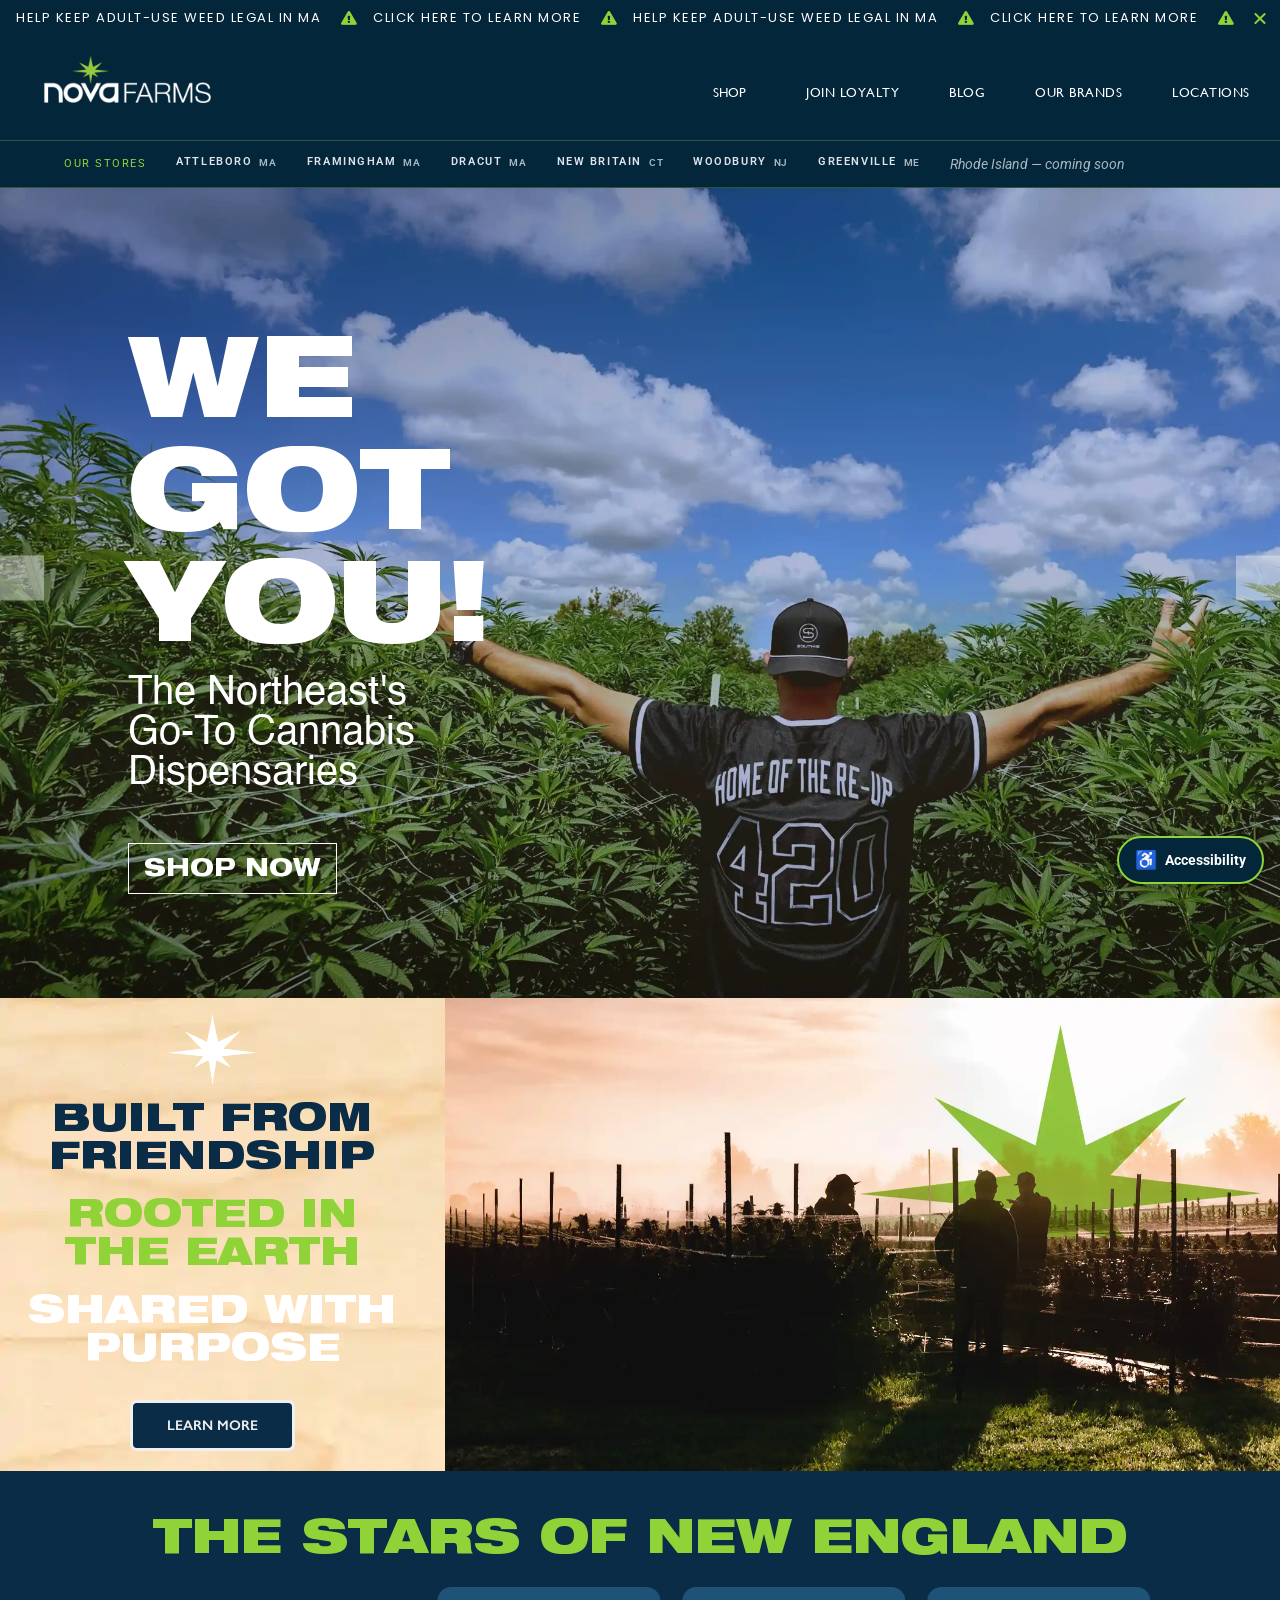
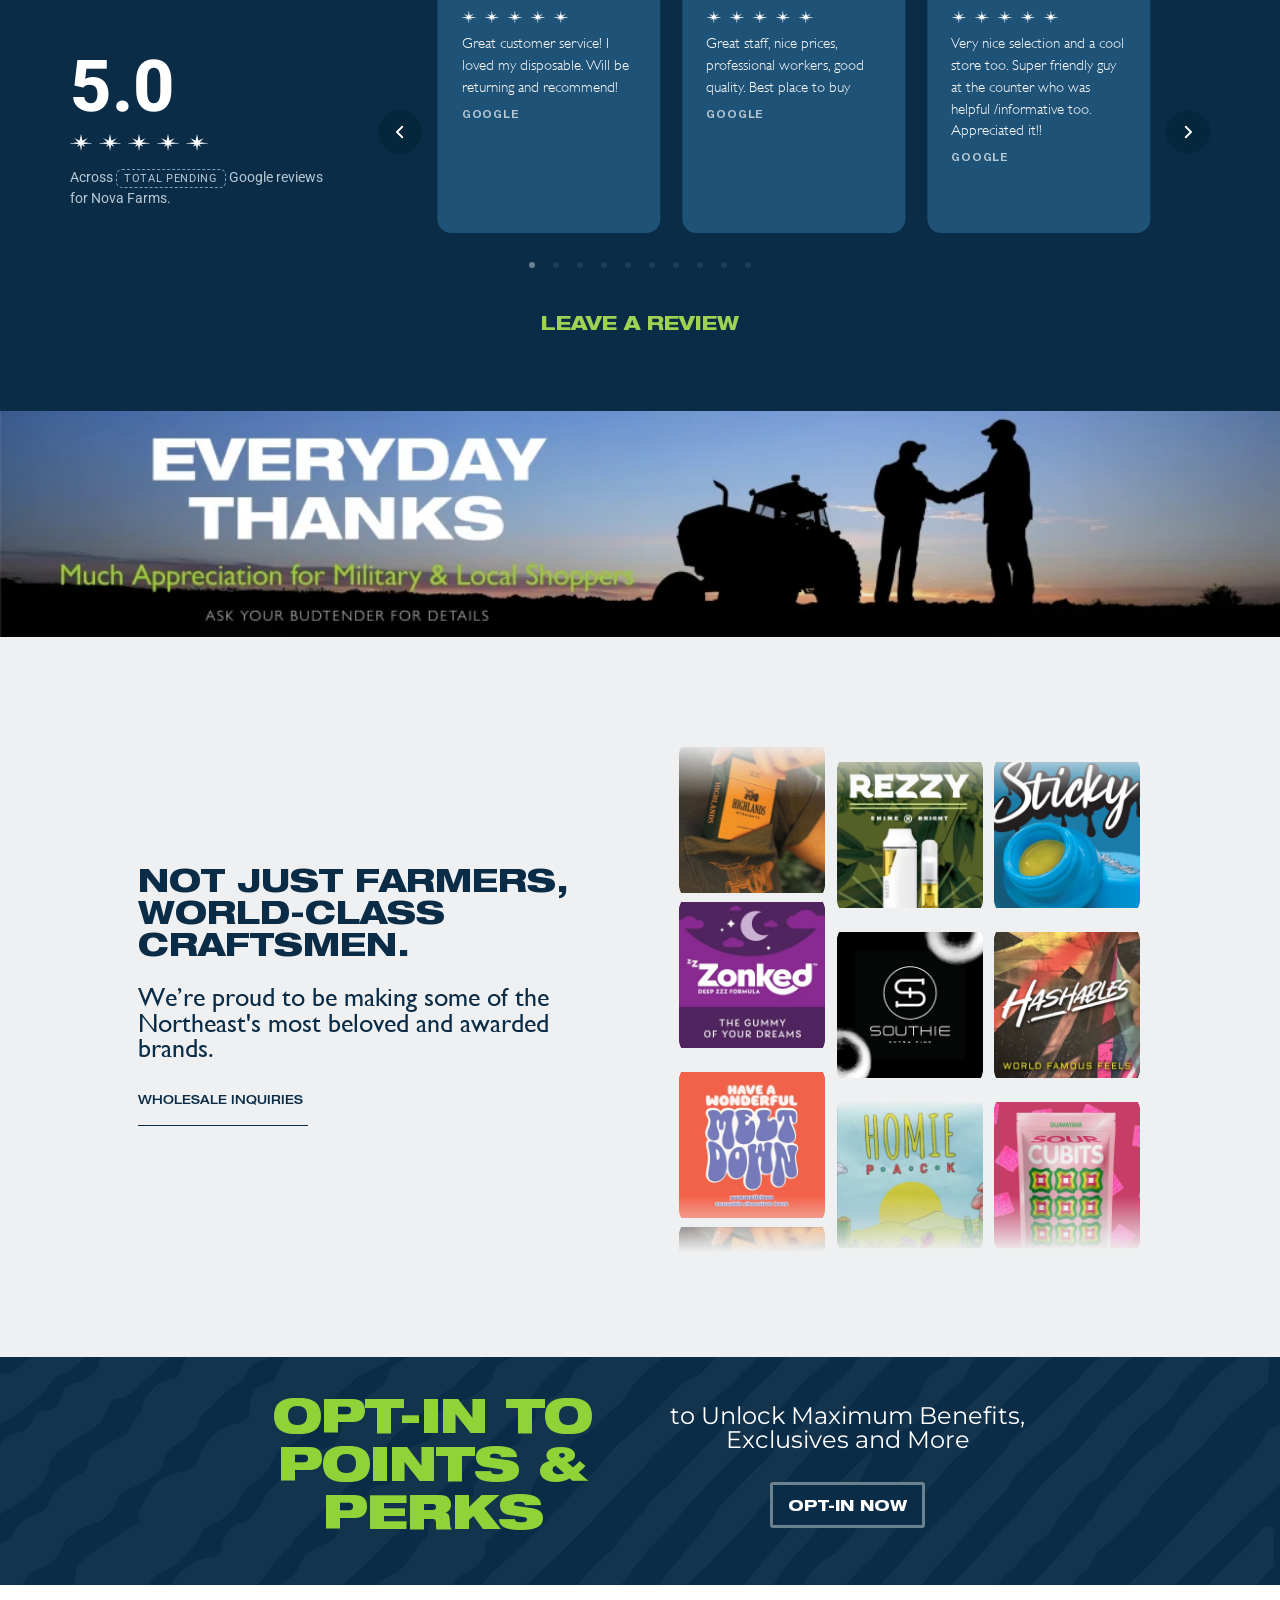
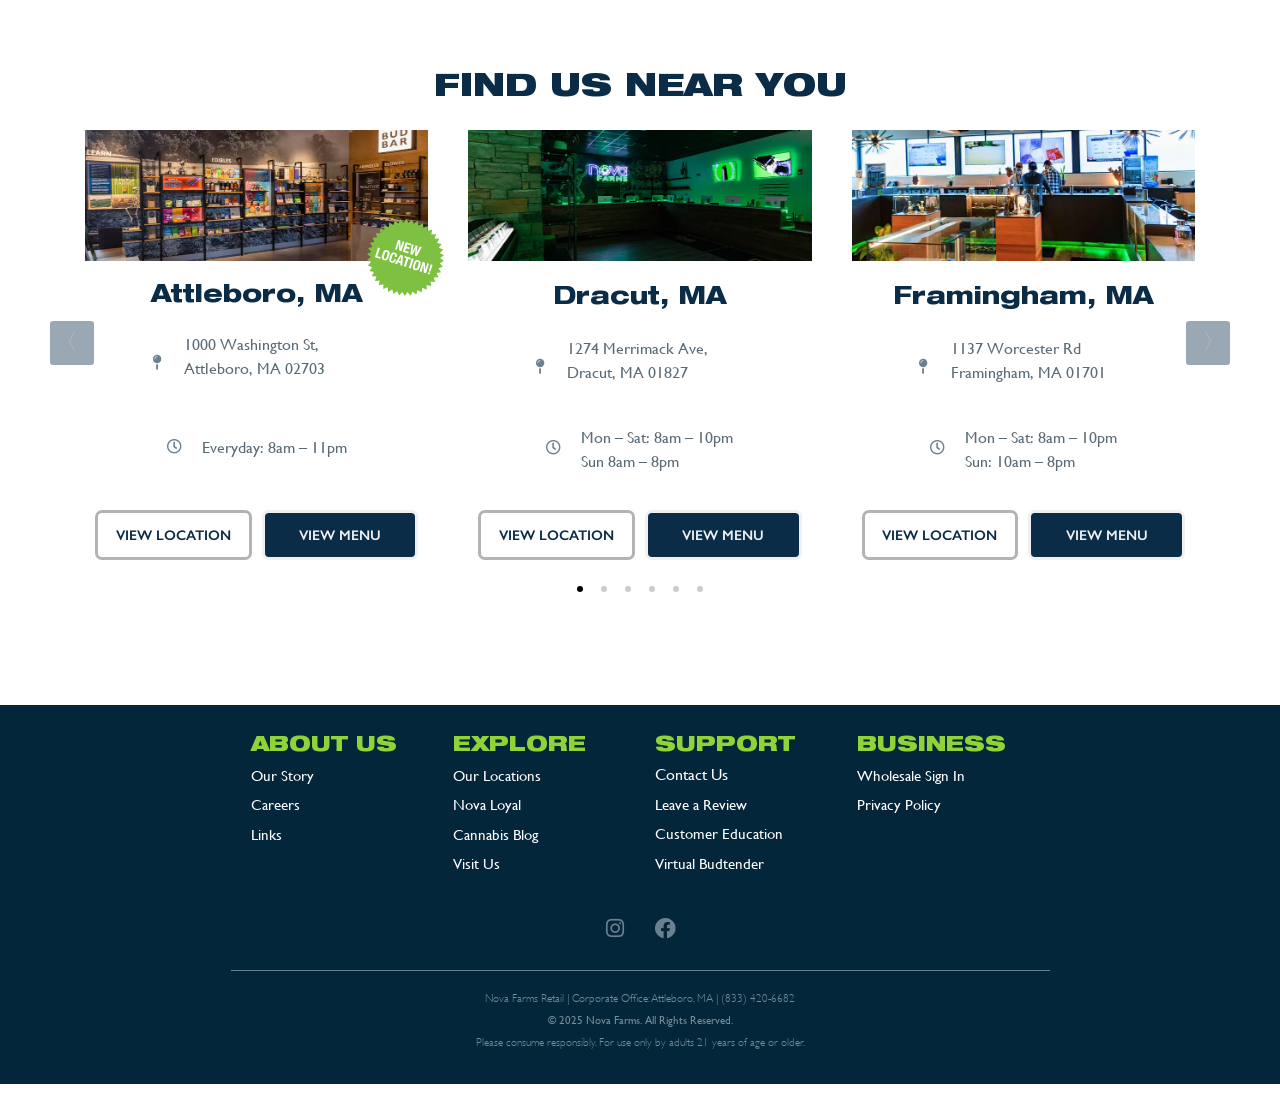
==== index.html @ 6d5da88f "Preview snapshot: novafarms-revisions @ Mikko-revisions cb902c9 Site files only. Internal notes, aud" ====
<!DOCTYPE html><html dir="ltr" lang="en-US" prefix="og: https://ogp.me/ns#"><head>
	<meta charset="UTF-8">
	<meta name="viewport" content="width=device-width, initial-scale=1">
	<link rel="profile" href="https://gmpg.org/xfn/11">
	
        

        
        

        <title>Affordable Cannabis Dispensaries in the Northeast - Nova Farms</title>

		<!-- All in One SEO 4.9.10 - aioseo.com -->
	<meta name="description" content="Looking for a dispensary near you? At Nova Farms we offer premium flower, edibles, vapes, and exclusive deals at locations in MA, CT, NJ, and ME.">
	<meta name="robots" content="noindex,nofollow">
<meta property="article:published_time" content="2025-06-11T19:47:45+00:00">
		<meta property="article:modified_time" content="2026-07-13T14:06:52+00:00">
		<meta property="article:publisher" content="https://www.facebook.com/Novafarmsdispensary/">
		
		
		
		
		
		
		
		<!-- All in One SEO -->


            <script data-no-defer="1" data-ezscrex="false" data-cfasync="false" data-pagespeed-no-defer="" data-cookieconsent="ignore">
                var ctPublicFunctions = {"_ajax_nonce":"66facbf336","_rest_nonce":"bf84217237","_ajax_url":"\/wp-admin\/admin-ajax.php","_rest_url":"https:\/\/novafarms.com\/wp-json\/","data__cookies_type":"native","data__ajax_type":"rest","bot_detector_enabled":false,"data__frontend_data_log_enabled":1,"data__bot_detector_enabled":0,"cookiePrefix":"","wprocket_detected":true,"host_url":"novafarms.com","text__ee_click_to_select":"Click to select the whole data","text__ee_original_email":"The complete one is","text__ee_got_it":"Got it","text__ee_blocked":"Blocked","text__ee_cannot_connect":"Cannot connect","text__ee_cannot_decode":"Can not decode email. Unknown reason","text__ee_email_decoder":"CleanTalk email decoder","text__ee_wait_for_decoding":"The magic is on the way!","text__ee_decoding_process":"Please wait a few seconds while we decode the contact data."}
            </script>
        
            <script data-no-defer="1" data-ezscrex="false" data-cfasync="false" data-pagespeed-no-defer="" data-cookieconsent="ignore">
                var ctPublic = {"_ajax_nonce":"66facbf336","settings__forms__check_internal":"0","settings__forms__check_external":"0","settings__forms__force_protection":0,"settings__forms__search_test":"1","settings__forms__wc_add_to_cart":"0","bot_detector_enabled":false,"settings__sfw__anti_crawler":0,"blog_home":"https:\/\/novafarms.com\/","pixel__setting":"3","pixel__enabled":true,"pixel__url":"https:\/\/moderate15.cleantalk.org\/pixel\/4a6f72597d8535a9b91929b2b10758d4.gif","data__email_check_before_post":"1","data__email_check_exist_post":0,"data__cookies_type":"native","data__key_is_ok":true,"data__visible_fields_required":true,"wl_brandname":"Anti-Spam by CleanTalk","wl_brandname_short":"CleanTalk","ct_checkjs_key":"1e8a74cfd45c2292dea2dc80b2601912648bcd27e0a6fd2b27fe299e6fa724e3","emailEncoderPassKey":"765aefc47b167aaa6eee0a3b060585f6","bot_detector_forms_excluded":"W10=","advancedCacheExists":true,"varnishCacheExists":false,"wc_ajax_add_to_cart":false}
            </script>
        

<link rel="alternate" type="application/rss+xml" title="Nova Farms » Feed" href="https://novafarms.com/feed/">
<link rel="alternate" type="application/rss+xml" title="Nova Farms » Comments Feed" href="https://novafarms.com/comments/feed/">
<link rel="alternate" title="oEmbed (JSON)" type="application/json+oembed" href="https://novafarms.com/wp-json/oembed/1.0/embed?url=https%3A%2F%2Fnovafarms.com%2F">
<link rel="alternate" title="oEmbed (XML)" type="text/xml+oembed" href="https://novafarms.com/wp-json/oembed/1.0/embed?url=https%3A%2F%2Fnovafarms.com%2F&amp;format=xml">
























































<script id="consent-mode-script-js-extra">
var pressidiumCCGCM = {"gcm":{"enabled":true,"implementation":"gtag","ads_data_redaction":false,"url_passthrough":false,"regions":[]}};
//# sourceURL=consent-mode-script-js-extra
</script>
<script id="consent-mode-script-js" src="wp-content/plugins/pressidium-cookie-consent/public/consent-mode.js"></script>
<script defer id="apbct-public-bundle_gathering.min-js-js" src="wp-content/plugins/cleantalk-spam-protect/js/apbct-public-bundle_gathering.min.js"></script>
<script async="" data-wp-strategy="async" id="tp-tools-js" src="wp-content/plugins/revslider/public/js/libs/tptools.js"></script>
<script async="" data-wp-strategy="async" id="sr7-js" src="wp-content/plugins/revslider/public/js/sr7.js"></script>
<script id="jquery-core-js" src="wp-includes/js/jquery/jquery.min.js"></script>
<script id="jquery-migrate-js" src="wp-includes/js/jquery/jquery-migrate.min.js"></script>
</script>

<!-- Google tag (gtag.js) snippet added by Site Kit -->
<!-- Google Analytics snippet added by Site Kit -->


<link rel="https://api.w.org/" href="https://novafarms.com/wp-json/"><link rel="alternate" title="JSON" type="application/json" href="https://novafarms.com/wp-json/wp/v2/pages/6581"><link rel="EditURI" type="application/rsd+xml" title="RSD" href="https://novafarms.com/xmlrpc.php?rsd">

<link rel="shortlink" href="https://novafarms.com/">

<!-- Global site tag (gtag.js) - Google Analytics -->



<script>
(function() {

/****************************************************
 * 0) SIMPLE-MODE PAGES  (Step 1 only → close)
 ****************************************************/
const SIMPLE_AGE_GATE_PATHS = [
  "/shop/newbritain",
  "/shop/newbritain/",
  "/book-med-consult-ct",
  "/book-med-consult-ct/",
	"/joinloyalty/",
	"/review",
	"/review/",
];
function isSimpleMode () {
  const path = window.location.pathname.toLowerCase();

  if (path.startsWith("blog.html")) return true;
	if (path.startsWith("/shop")) return true;

  return SIMPLE_AGE_GATE_PATHS.includes(path);
}

/****************************************************
 * 0B) FULLY-EXCLUDED PAGES  (No pop-up at all)
 *     – Parent hub /locations/ and every child path
 ****************************************************/
function isPopupExcluded () {
  const path = window.location.pathname.toLowerCase();
  return path.startsWith("/locations");
}

/* ---------- NEW: helper to remember we've shown Step 2 ---------- */
function hasSeenPopup () {
  return getCookie("popupShown") === "true";
}

/* Helper to close the popup the same way your
 * existing “Home” button does               */
function closeAgeGatePopup () {
  if (
    typeof elementorProFrontend !== "undefined" &&
    elementorProFrontend.modules.popup &&
    typeof elementorProFrontend.modules.popup.instances !== "undefined"
  ) {
    const activePopup = Object.values(elementorProFrontend.modules.popup.instances).find(
      (p) => p.isOpen
    );
    if (activePopup) {
      activePopup.closePopup();
      debugLog("Popup closed via Elementor API (simple mode).");
      return;
    }
  }
  debugLog("Elementor Popup module not available—fallback close.");
  document.querySelectorAll(".elementor-popup-modal").forEach((p) => {
    p.style.display = "none";
    p.classList.remove("elementor-popup-modal-open");
  });
}

/****************************************************
 * 1) HELPER FUNCTIONS (Cookies & Logging)
 ****************************************************/
function setCookie(name, value, days) {
  const date = new Date();
  date.setTime(date.getTime() + (days * 24 * 60 * 60 * 1000));
  document.cookie = `${name}=${value}; path=/; expires=${date.toUTCString()}`;
}
function getCookie(name) {
  const value = `; ${document.cookie}`;
  const parts = value.split(`; ${name}=`);
  return (parts.length === 2) ? parts.pop().split(";").shift() : null;
}
function debugLog(msg) {
  console.log("[AgeGate Popup] " + msg);
}

/****************************************************
 * 2) MAIN POPUP LOGIC (Initialize Steps)
 ****************************************************/
function initializePopupLogic() {
  debugLog("Initializing popup logic...");

  // Step references
  const steps = {
    step1: document.getElementById("step1"),
    step2: document.getElementById("step2"),
    step3Massachusetts: document.getElementById("step3Massachusetts"),
    step3NewJersey: document.getElementById("step3NewJersey"),
    step3Connecticut: document.getElementById("step3Connecticut"),
    step3RhodeIsland: document.getElementById("step3RhodeIsland"),
    step3Maine: document.getElementById("step3Maine"),
  };
  if (!steps.step1) {
    debugLog("Step 1 element not found—exiting.");
    return;
  }

  /* ------------------------------------------------------ */

  // State button mapping
  const stateButtons = {
    massachusettsButton: steps.step3Massachusetts,
    newjerseyButton: steps.step3NewJersey,
    connecticutButton: steps.step3Connecticut,
    rhodeislandButton: steps.step3RhodeIsland,
    maineButton: steps.step3Maine,
  };

  // Show a specific step, hide others
  function showStep(stepEl) {
    document.querySelectorAll(".step").forEach((el) => el.classList.remove("active"));
    stepEl.classList.add("active");

    // The "Home" button is only on Step 2
    const closeBtn = document.querySelector(".close-popup");
    if (closeBtn) {
      closeBtn.style.display = (stepEl === steps.step2) ? "block" : "none";
    }
  }

  // Decide if we start on Step 1 or Step 2
if (getCookie("ageVerified") === "true") {
  showStep(steps.step2);
} else {
  showStep(steps.step1);
}

  /****************************************************
   *  STEP 1: Age Verification
   ****************************************************/
document.querySelectorAll("#yesButton").forEach((btn) => {
  btn.addEventListener("click", function() {
    setCookie("ageVerified", "true", 30);
    document.body.classList.add("age-verified");

    if (isSimpleMode()) {
      setCookie("popupShown", "true", 7);
      closeAgeGatePopup();
    } else {
      showStep(steps.step2);
    }
  });
});
  document.querySelectorAll("#noButton").forEach((btn) => {
    btn.addEventListener("click", function() {
      alert("You must be 21+ to access this site.");
      window.location.href = "https://masscannabiscontrol.com/";
    });
  });

  /****************************************************
   *  STEP 2: State Selection
   ****************************************************/
  Object.keys(stateButtons).forEach((buttonId) => {
    document.querySelectorAll("#" + buttonId + ", #" + buttonId + "-inline").forEach((btn) => {
      btn.addEventListener("click", function() {
        showStep(stateButtons[buttonId]);
      });
    });
  });

  /****************************************************
   *  STEP 3: Back to Step 2
   ****************************************************/
  document.querySelectorAll(".backToStep2Button").forEach((btn) => {
    btn.addEventListener("click", function() {
      showStep(steps.step2);
    });
  });

  /****************************************************
   *  CLOSE POPUP: "Home"
   ****************************************************/
  document.querySelectorAll(".close-popup").forEach((el) => {
    el.addEventListener("click", function(event) {
      event.preventDefault();
      debugLog("Close (Home) clicked.");
      sessionStorage.setItem("popupClosedThisSession", "true");
      /* NEW: remember we showed it */
      setCookie("popupShown", "true", 7);
      closeAgeGatePopup();
    });
  });
}

/****************************************************
 * 3) SHOW THE POPUP (Once Per Session)
 ****************************************************/
function attemptToShowPopup() {
  if (isPopupExcluded()) {
    debugLog("Age-gate excluded on this URL — skipping popup.");
    return;
  }
  /* NEW: skip if we already showed it within 7 days */
  if (hasSeenPopup()) {
    debugLog("popupShown cookie present — skipping popup.");
    return;
  }
  if (sessionStorage.getItem("popupClosedThisSession") === "true") return;
  if (isSimpleMode() && getCookie("ageVerified") === "true") return; // already verified

  debugLog("Trying to show popup ID 6871...");
  elementorProFrontend.modules.popup.showPopup({ id: 6871 });
}

/****************************************************
 * 4) WAIT FOR POPUP MODULE TO BE READY
 ****************************************************/
function checkForPopupModule() {
  checkForPopupModule.tries = (checkForPopupModule.tries || 0) + 1;
  var moduleReady =
    typeof elementorProFrontend !== "undefined" &&
    elementorProFrontend.modules &&
    elementorProFrontend.modules.popup;
  /* Pro registers the popup document class through a hook, so documents[6871] can exist while still
     being the base class with no getModal. showPopup() would throw on it. Wait for the real thing. */
  var documentReady = false;
  try {
    var docs = elementorFrontend.documentsManager.documents;
    documentReady = !!docs && !!docs[6871] && typeof docs[6871].getModal === "function";
  } catch (e) { documentReady = false; }
  if (moduleReady && documentReady) {
    attemptToShowPopup();
  } else if (checkForPopupModule.tries < 40) {
    debugLog("Popup module or document not ready—retrying in 500ms...");
    setTimeout(checkForPopupModule, 500);
  } else {
    debugLog("Popup document never became ready after 20s—giving up.");
  }
}

/****************************************************
 * 5) LISTEN FOR POPUP SHOW EVENT => INIT STEPS
 ****************************************************/
jQuery(document).on("elementor/popup/show", function(event, popupId) {
  if (popupId === 6871) {
    debugLog("Popup 6871 is now open—initializing logic in 200ms...");
    setTimeout(initializePopupLogic, 200);
  }
});

/****************************************************
 * 6) KICK OFF AFTER DOM LOAD
 ****************************************************/
document.addEventListener("DOMContentLoaded", function() {
  debugLog("DOM loaded—checking for popup module...");
  checkForPopupModule();
});
})();
</script>


<!-- Terpli Plugin -->
<script id="terpliScript" async="true" src="_xorigin/assets.terpli.io/TerpliPlugin.js">
</script>
<!-- End Terpli Plugin -->



			
			


<link rel="icon" href="assets/in-pages/nova-favicon-navy-25-512x512-1-150x150.png" sizes="32x32">
<link rel="icon" href="assets/in-pages/nova-favicon-navy-25-512x512-1-300x300.png" sizes="192x192">
<link rel="apple-touch-icon" href="assets/in-pages/nova-favicon-navy-25-512x512-1-300x300.png">
<meta name="msapplication-TileImage" content="https://novafarms.com/wp-content/uploads/2020/09/nova-favicon-navy-25-512x512-1-300x300.png">
<script>
	window._tpt			??= {};
	window.SR7			??= {};
	_tpt.R				??= {};
	_tpt.R.fonts		??= {};
	_tpt.R.fonts.customFonts??= {};
	SR7.devMode			=  false;
	SR7.F 				??= {};
	SR7.G				??= {};
	SR7.LIB				??= {};
	SR7.E				??= {};
	SR7.E.gAddons		??= {};
	SR7.E.php 			??= {};
	SR7.E.nonce			= '0f43e033a1';
	SR7.E.ajaxurl		= 'https://novafarms.com/wp-admin/admin-ajax.php';
	SR7.E.resturl		= 'https://novafarms.com/wp-json/';
	SR7.E.slug_path		= 'revslider/revslider.php';
	SR7.E.slug			= 'revslider';
	SR7.E.plugin_url	= 'wp-content/plugins/revslider/';
	SR7.E.wp_plugin_url = 'wp-content/plugins/';
	SR7.E.revision		= '6.7.58';
	SR7.E.fontBaseUrl	= '//fonts.googleapis.com/css2?family=';
	SR7.G.breakPoints 	= [1240,1024,778,480];
	SR7.G.fSUVW 		= false;
	SR7.E.modules 		= ['module','page','slide','layer','draw','animate','srtools','canvas','defaults','carousel','navigation','media','modifiers','migration'];
	SR7.E.libs 			= ['WEBGL'];
	SR7.E.css 			= ['csslp','cssbtns','cssfilters','cssnav','cssmedia'];
	SR7.E.resources		= {};
	SR7.E.ytnc			= false;
	SR7.JSON			??= {};
/*! Slider Revolution 7.0 - Page Processor */
!function(){"use strict";window.SR7??={},window._tpt??={},SR7.version="Slider Revolution 6.7.40",_tpt.getMobileZoom=()=>_tpt.is_mobile?document.documentElement.clientWidth/window.innerWidth:1,_tpt.getWinDim=function(t){_tpt.screenHeightWithUrlBar??=window.innerHeight;let e=SR7.F?.modal?.visible&&SR7.M[SR7.F.module.getIdByAlias(SR7.F.modal.requested)];_tpt.scrollBar=window.innerWidth!==document.documentElement.clientWidth||e&&window.innerWidth!==e.c.module.clientWidth,_tpt.winW=_tpt.getMobileZoom()*window.innerWidth-(_tpt.scrollBar||"prepare"==t?_tpt.scrollBarW??_tpt.mesureScrollBar():0),_tpt.winH=_tpt.getMobileZoom()*window.innerHeight,_tpt.winWAll=document.documentElement.clientWidth},_tpt.getResponsiveLevel=function(t,e){return SR7.G.fSUVW?_tpt.closestGE(t,window.innerWidth):_tpt.closestGE(t,_tpt.winWAll)},_tpt.mesureScrollBar=function(){let t=document.createElement("div");return t.className="RSscrollbar-measure",t.style.width="100px",t.style.height="100px",t.style.overflow="scroll",t.style.position="absolute",t.style.top="-9999px",document.body.appendChild(t),_tpt.scrollBarW=t.offsetWidth-t.clientWidth,document.body.removeChild(t),_tpt.scrollBarW},_tpt.loadCSS=async function(t,e,s){return s?_tpt.R.fonts.required[e].status=1:(_tpt.R[e]??={},_tpt.R[e].status=1),new Promise((i,n)=>{if(_tpt.isStylesheetLoaded(t))s?_tpt.R.fonts.required[e].status=2:_tpt.R[e].status=2,i();else{const o=document.createElement("link");o.rel="stylesheet";let l="text",r="css";o["type"]=l+"/"+r,o.href=t,o.onload=()=>{s?_tpt.R.fonts.required[e].status=2:_tpt.R[e].status=2,i()},o.onerror=()=>{s?_tpt.R.fonts.required[e].status=3:_tpt.R[e].status=3,n(new Error(`Failed to load CSS: ${t}`))},document.head.appendChild(o)}})},_tpt.addContainer=function(t){const{tag:e="div",id:s,class:i,datas:n,textContent:o,iHTML:l}=t,r=document.createElement(e);if(s&&""!==s&&(r.id=s),i&&""!==i&&(r.className=i),n)for(const[t,e]of Object.entries(n))"style"==t?r.style.cssText=e:r.setAttribute(`data-${t}`,e);return o&&(r.textContent=o),l&&(r.innerHTML=l),r},_tpt.collector=function(){return{fragment:new DocumentFragment,add(t){var e=_tpt.addContainer(t);return this.fragment.appendChild(e),e},append(t){t.appendChild(this.fragment)}}},_tpt.isStylesheetLoaded=function(t){let e=t.split("?")[0];return Array.from(document.querySelectorAll('link[rel="stylesheet"], link[rel="preload"]')).some(t=>t.href.split("?")[0]===e)},_tpt.preloader={requests:new Map,preloaderTemplates:new Map,show:function(t,e){if(!e||!t)return;const{type:s,color:i}=e;if(s<0||"off"==s)return;const n=`preloader_${s}`;let o=this.preloaderTemplates.get(n);o||(o=this.build(s,i),this.preloaderTemplates.set(n,o)),this.requests.has(t)||this.requests.set(t,{count:0});const l=this.requests.get(t);clearTimeout(l.timer),l.count++,1===l.count&&(l.timer=setTimeout(()=>{l.preloaderClone=o.cloneNode(!0),l.anim&&l.anim.kill(),void 0!==_tpt.gsap?l.anim=_tpt.gsap.fromTo(l.preloaderClone,1,{opacity:0},{opacity:1}):l.preloaderClone.classList.add("sr7-fade-in"),t.appendChild(l.preloaderClone)},150))},hide:function(t){if(!this.requests.has(t))return;const e=this.requests.get(t);e.count--,e.count<0&&(e.count=0),e.anim&&e.anim.kill(),0===e.count&&(clearTimeout(e.timer),e.preloaderClone&&(e.preloaderClone.classList.remove("sr7-fade-in"),e.anim=_tpt.gsap.to(e.preloaderClone,.3,{opacity:0,onComplete:function(){e.preloaderClone.remove()}})))},state:function(t){if(!this.requests.has(t))return!1;return this.requests.get(t).count>0},build:(t,e="#ffffff",s="")=>{if(t<0||"off"===t)return null;const i=parseInt(t);if(t="prlt"+i,isNaN(i))return null;if(_tpt.loadCSS(SR7.E.plugin_url+"public/css/preloaders/t"+i+".css","preloader_"+t),isNaN(i)||i<6){const n=`background-color:${e}`,o=1===i||2==i?n:"",l=3===i||4==i?n:"",r=_tpt.collector();["dot1","dot2","bounce1","bounce2","bounce3"].forEach(t=>r.add({tag:"div",class:t,datas:{style:l}}));const d=_tpt.addContainer({tag:"sr7-prl",class:`${t} ${s}`,datas:{style:o}});return r.append(d),d}{let n={};if(7===i){let t;e.startsWith("#")?(t=e.replace("#",""),t=`rgba(${parseInt(t.substring(0,2),16)}, ${parseInt(t.substring(2,4),16)}, ${parseInt(t.substring(4,6),16)}, `):e.startsWith("rgb")&&(t=e.slice(e.indexOf("(")+1,e.lastIndexOf(")")).split(",").map(t=>t.trim()),t=`rgba(${t[0]}, ${t[1]}, ${t[2]}, `),t&&(n.style=`border-top-color: ${t}0.65); border-bottom-color: ${t}0.15); border-left-color: ${t}0.65); border-right-color: ${t}0.15)`)}else 12===i&&(n.style=`background:${e}`);const o=[10,0,4,2,5,9,0,4,4,2][i-6],l=_tpt.collector(),r=l.add({tag:"div",class:"sr7-prl-inner",datas:n});Array.from({length:o}).forEach(()=>r.appendChild(l.add({tag:"span",datas:{style:`background:${e}`}})));const d=_tpt.addContainer({tag:"sr7-prl",class:`${t} ${s}`});return l.append(d),d}}},SR7.preLoader={show:(t,e)=>{"off"!==(SR7.M[t]?.settings?.pLoader?.type??"off")&&_tpt.preloader.show(e||SR7.M[t].c.module,SR7.M[t]?.settings?.pLoader??{color:"#fff",type:10})},hide:(t,e)=>{"off"!==(SR7.M[t]?.settings?.pLoader?.type??"off")&&_tpt.preloader.hide(e||SR7.M[t].c.module)},state:(t,e)=>_tpt.preloader.state(e||SR7.M[t].c.module)},_tpt.prepareModuleHeight=function(t){window.SR7.M??={},window.SR7.M[t.id]??={},"ignore"==t.googleFont&&(SR7.E.ignoreGoogleFont=!0);let e=window.SR7.M[t.id];if(null==_tpt.scrollBarW&&_tpt.mesureScrollBar(),e.c??={},e.states??={},e.settings??={},e.settings.size??={},t.fixed&&(e.settings.fixed=!0),e.c.module=document.querySelector("sr7-module#"+t.id),e.c.adjuster=e.c.module.getElementsByTagName("sr7-adjuster")[0],e.c.content=e.c.module.getElementsByTagName("sr7-content")[0],"carousel"==t.type&&(e.c.carousel=e.c.content.getElementsByTagName("sr7-carousel")[0]),null==e.c.module||null==e.c.module)return;t.plType&&t.plColor&&(e.settings.pLoader={type:t.plType,color:t.plColor}),void 0===t.plType||"off"===t.plType||SR7.preLoader.state(t.id)&&SR7.preLoader.state(t.id,e.c.module)||SR7.preLoader.show(t.id,e.c.module),_tpt.winW||_tpt.getWinDim("prepare"),_tpt.getWinDim();let s=""+e.c.module.dataset?.modal;"modal"==s||"true"==s||"undefined"!==s&&"false"!==s||(e.settings.size.fullWidth=t.size.fullWidth,e.LEV??=_tpt.getResponsiveLevel(window.SR7.G.breakPoints,t.id),t.vpt=_tpt.fillArray(t.vpt,5),e.settings.vPort=t.vpt[e.LEV],void 0!==t.el&&"720"==t.el[4]&&t.gh[4]!==t.el[4]&&"960"==t.el[3]&&t.gh[3]!==t.el[3]&&"768"==t.el[2]&&t.gh[2]!==t.el[2]&&delete t.el,e.settings.size.height=null==t.el||null==t.el[e.LEV]||0==t.el[e.LEV]||"auto"==t.el[e.LEV]?_tpt.fillArray(t.gh,5,-1):_tpt.fillArray(t.el,5,-1),e.settings.size.width=_tpt.fillArray(t.gw,5,-1),e.settings.size.minHeight=_tpt.fillArray(t.mh??[0],5,-1),e.cacheSize={fullWidth:e.settings.size?.fullWidth,fullHeight:e.settings.size?.fullHeight},void 0!==t.off&&(t.off?.t&&(e.settings.size.m??={})&&(e.settings.size.m.t=t.off.t),t.off?.b&&(e.settings.size.m??={})&&(e.settings.size.m.b=t.off.b),t.off?.l&&(e.settings.size.p??={})&&(e.settings.size.p.l=t.off.l),t.off?.r&&(e.settings.size.p??={})&&(e.settings.size.p.r=t.off.r),e.offsetPrepared=!0),_tpt.updatePMHeight(t.id,t,!0))},_tpt.updatePMHeight=(t,e,s)=>{let i=SR7.M[t];var n=i.settings.size.fullWidth?_tpt.winW:i.c.module.parentNode.offsetWidth;n=0===n||isNaN(n)?_tpt.winW:n;let o=i.settings.size.width[i.LEV]||i.settings.size.width[i.LEV++]||i.settings.size.width[i.LEV--]||n,l=i.settings.size.height[i.LEV]||i.settings.size.height[i.LEV++]||i.settings.size.height[i.LEV--]||0,r=i.settings.size.minHeight[i.LEV]||i.settings.size.minHeight[i.LEV++]||i.settings.size.minHeight[i.LEV--]||0;if(l="auto"==l?0:l,l=parseInt(l),"carousel"!==e.type&&(n-=parseInt(e.onw??0)||0),i.MP=!i.settings.size.fullWidth&&n<o||_tpt.winW<o?Math.min(1,n/o):1,e.size.fullScreen||e.size.fullHeight){let t=parseInt(e.fho)||0,s=(""+e.fho).indexOf("%")>-1;e.newh=_tpt.winH-(s?_tpt.winH*t/100:t)}else e.newh=i.MP*Math.max(l,r);if(e.newh+=(parseInt(e.onh??0)||0)+(parseInt(e.carousel?.pt)||0)+(parseInt(e.carousel?.pb)||0),void 0!==e.slideduration&&(e.newh=Math.max(e.newh,parseInt(e.slideduration)/3)),e.shdw&&_tpt.buildShadow(e.id,e),i.c.adjuster.style.height=e.newh+"px",i.c.module.style.height=e.newh+"px",i.c.content.style.height=e.newh+"px",i.states.heightPrepared=!0,i.dims??={},i.dims.moduleRect=i.c.module.getBoundingClientRect(),i.c.content.style.left="-"+i.dims.moduleRect.left+"px",!i.settings.size.fullWidth)return s&&requestAnimationFrame(()=>{n!==i.c.module.parentNode.offsetWidth&&_tpt.updatePMHeight(e.id,e)}),void _tpt.bgStyle(e.id,e,window.innerWidth==_tpt.winW,!0);_tpt.bgStyle(e.id,e,window.innerWidth==_tpt.winW,!0),requestAnimationFrame(function(){s&&requestAnimationFrame(()=>{n!==i.c.module.parentNode.offsetWidth&&_tpt.updatePMHeight(e.id,e)})}),i.earlyResizerFunction||(i.earlyResizerFunction=function(){requestAnimationFrame(function(){_tpt.getWinDim(),_tpt.moduleDefaults(e.id,e),_tpt.updateSlideBg(t,!0)})},window.addEventListener("resize",i.earlyResizerFunction))},_tpt.buildShadow=function(t,e){let s=SR7.M[t];null==s.c.shadow&&(s.c.shadow=document.createElement("sr7-module-shadow"),s.c.shadow.classList.add("sr7-shdw-"+e.shdw),s.c.content.appendChild(s.c.shadow))},_tpt.bgStyle=async(t,e,s,i,n)=>{const o=SR7.M[t];if((e=e??o.settings).fixed&&!o.c.module.classList.contains("sr7-top-fixed")&&(o.c.module.classList.add("sr7-top-fixed"),o.c.module.style.position="fixed",o.c.module.style.width="100%",o.c.module.style.top="0px",o.c.module.style.left="0px",o.c.module.style.pointerEvents="none",o.c.module.style.zIndex=5e3,o.c.content.style.pointerEvents="none"),null==o.c.bgcanvas){let t=document.createElement("sr7-module-bg"),l=!1;if("string"==typeof e?.bg?.color&&e?.bg?.color.includes("{"))if(_tpt.gradient&&_tpt.gsap)e.bg.color=_tpt.gradient.convert(e.bg.color);else try{let t=JSON.parse(e.bg.color);(t?.orig||t?.string)&&(e.bg.color=JSON.parse(e.bg.color))}catch(t){return}let r="string"==typeof e?.bg?.color?e?.bg?.color||"transparent":e?.bg?.color?.string??e?.bg?.color?.orig??e?.bg?.color?.color??"transparent";if(t.style["background"+(String(r).includes("grad")?"":"Color")]=r,("transparent"!==r||n)&&(l=!0),o.offsetPrepared&&(t.style.visibility="hidden"),e?.bg?.image?.src&&(t.style.backgroundImage=`url(${e?.bg?.image.src})`,t.style.backgroundSize=""==(e.bg.image?.size??"")?"cover":e.bg.image.size,t.style.backgroundPosition=e.bg.image.position,t.style.backgroundRepeat=""==e.bg.image.repeat||null==e.bg.image.repeat?"no-repeat":e.bg.image.repeat,l=!0),!l)return;o.c.bgcanvas=t,e.size.fullWidth?t.style.width=_tpt.winW-(s&&_tpt.winH<document.body.offsetHeight?_tpt.scrollBarW:0)+"px":i&&(t.style.width=o.c.module.offsetWidth+"px"),e.sbt?.use?o.c.content.appendChild(o.c.bgcanvas):o.c.module.appendChild(o.c.bgcanvas)}o.c.bgcanvas.style.height=void 0!==e.newh?e.newh+"px":("carousel"==e.type?o.dims.module.h:o.dims.content.h)+"px",o.c.bgcanvas.style.left=!s&&e.sbt?.use||o.c.bgcanvas.closest("SR7-CONTENT")?"0px":"-"+(o?.dims?.moduleRect?.left??0)+"px"},_tpt.updateSlideBg=function(t,e){const s=SR7.M[t];let i=s.settings;s?.c?.bgcanvas&&(i.size.fullWidth?s.c.bgcanvas.style.width=_tpt.winW-(e&&_tpt.winH<document.body.offsetHeight?_tpt.scrollBarW:0)+"px":preparing&&(s.c.bgcanvas.style.width=s.c.module.offsetWidth+"px"))},_tpt.moduleDefaults=(t,e)=>{let s=SR7.M[t];null!=s&&null!=s.c&&null!=s.c.module&&(s.dims??={},s.dims.moduleRect=s.c.module.getBoundingClientRect(),s.c.content.style.left="-"+s.dims.moduleRect.left+"px",s.c.content.style.width=_tpt.winW-_tpt.scrollBarW+"px","carousel"==e.type&&(s.c.module.style.overflow="visible"),_tpt.bgStyle(t,e,window.innerWidth==_tpt.winW))},_tpt.getOffset=t=>{var e=t.getBoundingClientRect(),s=window.pageXOffset||document.documentElement.scrollLeft,i=window.pageYOffset||document.documentElement.scrollTop;return{top:e.top+i,left:e.left+s}},_tpt.fillArray=function(t,e){let s,i;t=Array.isArray(t)?t:[t];let n=Array(e),o=t.length;for(i=0;i<t.length;i++)n[i+(e-o)]=t[i],null==s&&"#"!==t[i]&&(s=t[i]);for(let t=0;t<e;t++)void 0!==n[t]&&"#"!=n[t]||(n[t]=s),s=n[t];return n},_tpt.closestGE=function(t,e){let s=Number.MAX_VALUE,i=-1;for(let n=0;n<t.length;n++)t[n]-1>=e&&t[n]-1-e<s&&(s=t[n]-1-e,i=n);return++i}}();</script>

<noscript><style id="rocket-lazyload-nojs-css">.rll-youtube-player, [data-lazy-src]{display:none !important;}</style></noscript>


<style data-clone-stage-3="page-inline">
/* === inline inline-0 === */
.pressidium-cc-theme {
                --cc-bg: #fbfbfb;
--cc-text: #07334f;
--cc-btn-primary-bg: #07334f;
--cc-btn-primary-text: #ffffff;
--cc-btn-primary-hover-bg: #10405e;
--cc-btn-primary-hover-text: #f6f6f6;
--cc-btn-secondary-bg: #e4e4e4;
--cc-btn-secondary-text: #07334f;
--cc-btn-secondary-hover-bg: #d7d7d7;
--cc-btn-secondary-hover-text: #07334f;
--cc-toggle-bg-off: #d1e7a4;
--cc-toggle-bg-on: #07334f;
--cc-toggle-bg-readonly: #d1e7a4;
--cc-toggle-knob-bg: #ffffff;
--cc-toggle-knob-icon-color: #d1e7a4;
--cc-cookie-category-block-bg: #f6f6f6;
--cc-cookie-category-block-bg-hover: #f6f6f6;
--cc-section-border: #f0f4f0;
--cc-block-text: #07334f;
--cc-cookie-table-border: #d1e7a4;
--cc-overlay-bg: #ffffff;
--cc-webkit-scrollbar-bg: #a4a4a4;
--cc-webkit-scrollbar-bg-hover: #99d029;
--cc-btn-floating-bg: #07334f;
--cc-btn-floating-icon: #f6f6f6;
--cc-btn-floating-hover-bg: #10405e;
--cc-btn-floating-hover-icon: #f6f6f6;
            }

/* === inline inline-1 === */
img:is([sizes=auto i],[sizes^="auto," i]){contain-intrinsic-size:3000px 1500px}
/*# sourceURL=wp-img-auto-sizes-contain-inline-css */

/* === inline inline-2 === */
img.wp-smiley, img.emoji {
		display: inline !important;
		border: none !important;
		box-shadow: none !important;
		height: 1em !important;
		width: 1em !important;
		margin: 0 0.07em !important;
		vertical-align: -0.1em !important;
		background: none !important;
		padding: 0 !important;
	}
/*# sourceURL=wp-emoji-styles-inline-css */

/* === source: https://novafarms.com/wp-content/cache/min/1/wp-content/plugins/all-in-one-seo-pack/dist/Lite/assets/css/table-of-contents/global.e90f6d47.css?ver=1788292887 === */
.aioseo-toc-header{width:100%;position:relative}.aioseo-toc-header:has(.aioseo-toc-header-area){flex-direction:column;align-items:flex-start}.aioseo-toc-header .aioseo-toc-header-title{align-items:center;color:#434960;display:flex;flex:1 0 auto;font-size:24px;font-weight:700;line-height:125%;max-width:100%;gap:8px}.aioseo-toc-header .aioseo-toc-header-title .aioseo-toc-header-collapsible{display:flex;border-radius:2px;cursor:pointer;transition:transform .3s ease;background-color:#e5f0ff;box-sizing:border-box;justify-content:center;align-items:center}[dir=ltr] .aioseo-toc-header .aioseo-toc-header-title .aioseo-toc-header-collapsible{padding:8px 0 8px 10px}[dir=rtl] .aioseo-toc-header .aioseo-toc-header-title .aioseo-toc-header-collapsible{padding:8px 10px 8px 0}.aioseo-toc-header .aioseo-toc-header-title .aioseo-toc-header-collapsible svg{width:14px;height:14px}[dir=ltr] .aioseo-toc-header .aioseo-toc-header-title .aioseo-toc-header-collapsible svg{margin-right:10px}[dir=rtl] .aioseo-toc-header .aioseo-toc-header-title .aioseo-toc-header-collapsible svg{margin-left:10px}.aioseo-toc-header .aioseo-toc-header-instructions{color:#2c324c;font-size:16px;margin-bottom:0;margin-top:16px}.aioseo-toc-header .aioseo-toc-header-buttons{flex:0 1 auto}.aioseo-toc-contents{transition:transform .3s ease,opacity .3s ease;transform-origin:top;display:block;opacity:1;transform:scaleY(1);padding-top:12px}.aioseo-toc-collapsed{opacity:0;transform:scaleY(0);height:0;overflow:hidden}

/* === inline inline-3 === */
.wp-block-pressidium-cookies{overflow-x:auto}.wp-block-pressidium-cookies table{border-collapse:collapse;width:100%}.wp-block-pressidium-cookies thead{border-bottom:3px solid}.wp-block-pressidium-cookies td,.wp-block-pressidium-cookies th{border:solid;padding:.5em}.wp-block-pressidium-cookies td.align-left,.wp-block-pressidium-cookies th.align-left{text-align:left}.wp-block-pressidium-cookies td.align-center,.wp-block-pressidium-cookies th.align-center{text-align:center}.wp-block-pressidium-cookies td.align-right,.wp-block-pressidium-cookies th.align-right{text-align:right}.wp-block-pressidium-cookies td.wrap{word-wrap:anywhere}.wp-block-pressidium-cookies .has-fixed-layout{table-layout:fixed;width:100%}.wp-block-pressidium-cookies .has-fixed-layout td,.wp-block-pressidium-cookies .has-fixed-layout th{word-break:break-word}.wp-block-pressidium-cookies.aligncenter,.wp-block-pressidium-cookies.alignleft,.wp-block-pressidium-cookies.alignright{display:table;width:auto}.wp-block-pressidium-cookies.aligncenter td,.wp-block-pressidium-cookies.aligncenter th,.wp-block-pressidium-cookies.alignleft td,.wp-block-pressidium-cookies.alignleft th,.wp-block-pressidium-cookies.alignright td,.wp-block-pressidium-cookies.alignright th{word-break:break-word}.wp-block-pressidium-cookies.is-style-stripes{background-color:transparent;border-collapse:inherit;border-spacing:0}.wp-block-pressidium-cookies.is-style-stripes tbody tr:nth-child(odd){background-color:var(--cc-block-stripe-color)}.wp-block-pressidium-cookies.is-style-stripes td,.wp-block-pressidium-cookies.is-style-stripes th{border-color:transparent}.wp-block-pressidium-cookies .has-border-color td,.wp-block-pressidium-cookies .has-border-color th,.wp-block-pressidium-cookies .has-border-color tr,.wp-block-pressidium-cookies .has-border-color>*{border-color:inherit}.wp-block-pressidium-cookies table[style*=border-top-color] tr:first-child,.wp-block-pressidium-cookies table[style*=border-top-color] tr:first-child td,.wp-block-pressidium-cookies table[style*=border-top-color] tr:first-child th,.wp-block-pressidium-cookies table[style*=border-top-color]>*,.wp-block-pressidium-cookies table[style*=border-top-color]>* td,.wp-block-pressidium-cookies table[style*=border-top-color]>* th{border-top-color:inherit}.wp-block-pressidium-cookies table[style*=border-top-color] tr:not(:first-child){border-top-color:currentColor}.wp-block-pressidium-cookies table[style*=border-right-color] td:last-child,.wp-block-pressidium-cookies table[style*=border-right-color] th,.wp-block-pressidium-cookies table[style*=border-right-color] tr,.wp-block-pressidium-cookies table[style*=border-right-color]>*{border-right-color:inherit}.wp-block-pressidium-cookies table[style*=border-bottom-color] tr:last-child,.wp-block-pressidium-cookies table[style*=border-bottom-color] tr:last-child td,.wp-block-pressidium-cookies table[style*=border-bottom-color] tr:last-child th,.wp-block-pressidium-cookies table[style*=border-bottom-color]>*,.wp-block-pressidium-cookies table[style*=border-bottom-color]>* td,.wp-block-pressidium-cookies table[style*=border-bottom-color]>* th{border-bottom-color:inherit}.wp-block-pressidium-cookies table[style*=border-bottom-color] tr:not(:last-child){border-bottom-color:currentColor}.wp-block-pressidium-cookies table[style*=border-left-color] td:first-child,.wp-block-pressidium-cookies table[style*=border-left-color] th,.wp-block-pressidium-cookies table[style*=border-left-color] tr,.wp-block-pressidium-cookies table[style*=border-left-color]>*{border-left-color:inherit}.wp-block-pressidium-cookies table[style*=border-style] td,.wp-block-pressidium-cookies table[style*=border-style] th,.wp-block-pressidium-cookies table[style*=border-style] tr,.wp-block-pressidium-cookies table[style*=border-style]>*{border-style:inherit}.wp-block-pressidium-cookies table[style*=border-width] td,.wp-block-pressidium-cookies table[style*=border-width] th,.wp-block-pressidium-cookies table[style*=border-width] tr,.wp-block-pressidium-cookies table[style*=border-width]>*{border-style:inherit;border-width:inherit}

/*# sourceURL=https://novafarms.com/wp-content/plugins/pressidium-cookie-consent/public/style-cookies-block.css */

/* === inline inline-4 === */
:root{--wp--preset--aspect-ratio--square: 1;--wp--preset--aspect-ratio--4-3: 4/3;--wp--preset--aspect-ratio--3-4: 3/4;--wp--preset--aspect-ratio--3-2: 3/2;--wp--preset--aspect-ratio--2-3: 2/3;--wp--preset--aspect-ratio--16-9: 16/9;--wp--preset--aspect-ratio--9-16: 9/16;--wp--preset--color--black: #000000;--wp--preset--color--cyan-bluish-gray: #abb8c3;--wp--preset--color--white: #ffffff;--wp--preset--color--pale-pink: #f78da7;--wp--preset--color--vivid-red: #cf2e2e;--wp--preset--color--luminous-vivid-orange: #ff6900;--wp--preset--color--luminous-vivid-amber: #fcb900;--wp--preset--color--light-green-cyan: #7bdcb5;--wp--preset--color--vivid-green-cyan: #00d084;--wp--preset--color--pale-cyan-blue: #8ed1fc;--wp--preset--color--vivid-cyan-blue: #0693e3;--wp--preset--color--vivid-purple: #9b51e0;--wp--preset--gradient--vivid-cyan-blue-to-vivid-purple: linear-gradient(135deg,rgb(6,147,227) 0%,rgb(155,81,224) 100%);--wp--preset--gradient--light-green-cyan-to-vivid-green-cyan: linear-gradient(135deg,rgb(122,220,180) 0%,rgb(0,208,130) 100%);--wp--preset--gradient--luminous-vivid-amber-to-luminous-vivid-orange: linear-gradient(135deg,rgb(252,185,0) 0%,rgb(255,105,0) 100%);--wp--preset--gradient--luminous-vivid-orange-to-vivid-red: linear-gradient(135deg,rgb(255,105,0) 0%,rgb(207,46,46) 100%);--wp--preset--gradient--very-light-gray-to-cyan-bluish-gray: linear-gradient(135deg,rgb(238,238,238) 0%,rgb(169,184,195) 100%);--wp--preset--gradient--cool-to-warm-spectrum: linear-gradient(135deg,rgb(74,234,220) 0%,rgb(151,120,209) 20%,rgb(207,42,186) 40%,rgb(238,44,130) 60%,rgb(251,105,98) 80%,rgb(254,248,76) 100%);--wp--preset--gradient--blush-light-purple: linear-gradient(135deg,rgb(255,206,236) 0%,rgb(152,150,240) 100%);--wp--preset--gradient--blush-bordeaux: linear-gradient(135deg,rgb(254,205,165) 0%,rgb(254,45,45) 50%,rgb(107,0,62) 100%);--wp--preset--gradient--luminous-dusk: linear-gradient(135deg,rgb(255,203,112) 0%,rgb(199,81,192) 50%,rgb(65,88,208) 100%);--wp--preset--gradient--pale-ocean: linear-gradient(135deg,rgb(255,245,203) 0%,rgb(182,227,212) 50%,rgb(51,167,181) 100%);--wp--preset--gradient--electric-grass: linear-gradient(135deg,rgb(202,248,128) 0%,rgb(113,206,126) 100%);--wp--preset--gradient--midnight: linear-gradient(135deg,rgb(2,3,129) 0%,rgb(40,116,252) 100%);--wp--preset--font-size--small: 13px;--wp--preset--font-size--medium: 20px;--wp--preset--font-size--large: 36px;--wp--preset--font-size--x-large: 42px;--wp--preset--spacing--20: 0.44rem;--wp--preset--spacing--30: 0.67rem;--wp--preset--spacing--40: 1rem;--wp--preset--spacing--50: 1.5rem;--wp--preset--spacing--60: 2.25rem;--wp--preset--spacing--70: 3.38rem;--wp--preset--spacing--80: 5.06rem;--wp--preset--shadow--natural: 6px 6px 9px rgba(0, 0, 0, 0.2);--wp--preset--shadow--deep: 12px 12px 50px rgba(0, 0, 0, 0.4);--wp--preset--shadow--sharp: 6px 6px 0px rgba(0, 0, 0, 0.2);--wp--preset--shadow--outlined: 6px 6px 0px -3px rgb(255, 255, 255), 6px 6px rgb(0, 0, 0);--wp--preset--shadow--crisp: 6px 6px 0px rgb(0, 0, 0);}.wp-block-button{--wp--preset--dimension--25: 25%;--wp--preset--dimension--50: 50%;--wp--preset--dimension--75: 75%;--wp--preset--dimension--100: 100%;}:root { --wp--style--global--content-size: 800px;--wp--style--global--wide-size: 1200px; }:where(body) { margin: 0; }.wp-site-blocks > .alignleft { float: left; margin-right: 2em; }.wp-site-blocks > .alignright { float: right; margin-left: 2em; }.wp-site-blocks > .aligncenter { justify-content: center; margin-left: auto; margin-right: auto; }:where(.wp-site-blocks) > * { margin-block-start: 24px; margin-block-end: 0; }:where(.wp-site-blocks) > :first-child { margin-block-start: 0; }:where(.wp-site-blocks) > :last-child { margin-block-end: 0; }:root { --wp--style--block-gap: 24px; }:root :where(.is-layout-flow) > :first-child{margin-block-start: 0;}:root :where(.is-layout-flow) > :last-child{margin-block-end: 0;}:root :where(.is-layout-flow) > *{margin-block-start: 24px;margin-block-end: 0;}:root :where(.is-layout-constrained) > :first-child{margin-block-start: 0;}:root :where(.is-layout-constrained) > :last-child{margin-block-end: 0;}:root :where(.is-layout-constrained) > *{margin-block-start: 24px;margin-block-end: 0;}:root :where(.is-layout-flex){gap: 24px;}:root :where(.is-layout-grid){gap: 24px;}.is-layout-flow > .alignleft{float: left;margin-inline-start: 0;margin-inline-end: 2em;}.is-layout-flow > .alignright{float: right;margin-inline-start: 2em;margin-inline-end: 0;}.is-layout-flow > .aligncenter{margin-left: auto !important;margin-right: auto !important;}.is-layout-constrained > .alignleft{float: left;margin-inline-start: 0;margin-inline-end: 2em;}.is-layout-constrained > .alignright{float: right;margin-inline-start: 2em;margin-inline-end: 0;}.is-layout-constrained > .aligncenter{margin-left: auto !important;margin-right: auto !important;}.is-layout-constrained > :where(:not(.alignleft):not(.alignright):not(.alignfull)){max-width: var(--wp--style--global--content-size);margin-left: auto !important;margin-right: auto !important;}.is-layout-constrained > .alignwide{max-width: var(--wp--style--global--wide-size);}body .is-layout-flex{display: flex;}.is-layout-flex{flex-wrap: wrap;align-items: center;}.is-layout-flex > :is(*, div){margin: 0;}body .is-layout-grid{display: grid;}.is-layout-grid > :is(*, div){margin: 0;}body{padding-top: 0px;padding-right: 0px;padding-bottom: 0px;padding-left: 0px;}:root :where(.wp-element-button, .wp-block-button__link){background-color: #32373c;border-width: 0;color: #fff;font-family: inherit;font-size: inherit;font-style: inherit;font-weight: inherit;letter-spacing: inherit;line-height: inherit;padding-top: calc(0.667em + 2px);padding-right: calc(1.333em + 2px);padding-bottom: calc(0.667em + 2px);padding-left: calc(1.333em + 2px);text-decoration: none;text-transform: inherit;}.has-black-color{color: var(--wp--preset--color--black) !important;}.has-cyan-bluish-gray-color{color: var(--wp--preset--color--cyan-bluish-gray) !important;}.has-white-color{color: var(--wp--preset--color--white) !important;}.has-pale-pink-color{color: var(--wp--preset--color--pale-pink) !important;}.has-vivid-red-color{color: var(--wp--preset--color--vivid-red) !important;}.has-luminous-vivid-orange-color{color: var(--wp--preset--color--luminous-vivid-orange) !important;}.has-luminous-vivid-amber-color{color: var(--wp--preset--color--luminous-vivid-amber) !important;}.has-light-green-cyan-color{color: var(--wp--preset--color--light-green-cyan) !important;}.has-vivid-green-cyan-color{color: var(--wp--preset--color--vivid-green-cyan) !important;}.has-pale-cyan-blue-color{color: var(--wp--preset--color--pale-cyan-blue) !important;}.has-vivid-cyan-blue-color{color: var(--wp--preset--color--vivid-cyan-blue) !important;}.has-vivid-purple-color{color: var(--wp--preset--color--vivid-purple) !important;}.has-black-background-color{background-color: var(--wp--preset--color--black) !important;}.has-cyan-bluish-gray-background-color{background-color: var(--wp--preset--color--cyan-bluish-gray) !important;}.has-white-background-color{background-color: var(--wp--preset--color--white) !important;}.has-pale-pink-background-color{background-color: var(--wp--preset--color--pale-pink) !important;}.has-vivid-red-background-color{background-color: var(--wp--preset--color--vivid-red) !important;}.has-luminous-vivid-orange-background-color{background-color: var(--wp--preset--color--luminous-vivid-orange) !important;}.has-luminous-vivid-amber-background-color{background-color: var(--wp--preset--color--luminous-vivid-amber) !important;}.has-light-green-cyan-background-color{background-color: var(--wp--preset--color--light-green-cyan) !important;}.has-vivid-green-cyan-background-color{background-color: var(--wp--preset--color--vivid-green-cyan) !important;}.has-pale-cyan-blue-background-color{background-color: var(--wp--preset--color--pale-cyan-blue) !important;}.has-vivid-cyan-blue-background-color{background-color: var(--wp--preset--color--vivid-cyan-blue) !important;}.has-vivid-purple-background-color{background-color: var(--wp--preset--color--vivid-purple) !important;}.has-black-border-color{border-color: var(--wp--preset--color--black) !important;}.has-cyan-bluish-gray-border-color{border-color: var(--wp--preset--color--cyan-bluish-gray) !important;}.has-white-border-color{border-color: var(--wp--preset--color--white) !important;}.has-pale-pink-border-color{border-color: var(--wp--preset--color--pale-pink) !important;}.has-vivid-red-border-color{border-color: var(--wp--preset--color--vivid-red) !important;}.has-luminous-vivid-orange-border-color{border-color: var(--wp--preset--color--luminous-vivid-orange) !important;}.has-luminous-vivid-amber-border-color{border-color: var(--wp--preset--color--luminous-vivid-amber) !important;}.has-light-green-cyan-border-color{border-color: var(--wp--preset--color--light-green-cyan) !important;}.has-vivid-green-cyan-border-color{border-color: var(--wp--preset--color--vivid-green-cyan) !important;}.has-pale-cyan-blue-border-color{border-color: var(--wp--preset--color--pale-cyan-blue) !important;}.has-vivid-cyan-blue-border-color{border-color: var(--wp--preset--color--vivid-cyan-blue) !important;}.has-vivid-purple-border-color{border-color: var(--wp--preset--color--vivid-purple) !important;}.has-vivid-cyan-blue-to-vivid-purple-gradient-background{background: var(--wp--preset--gradient--vivid-cyan-blue-to-vivid-purple) !important;}.has-light-green-cyan-to-vivid-green-cyan-gradient-background{background: var(--wp--preset--gradient--light-green-cyan-to-vivid-green-cyan) !important;}.has-luminous-vivid-amber-to-luminous-vivid-orange-gradient-background{background: var(--wp--preset--gradient--luminous-vivid-amber-to-luminous-vivid-orange) !important;}.has-luminous-vivid-orange-to-vivid-red-gradient-background{background: var(--wp--preset--gradient--luminous-vivid-orange-to-vivid-red) !important;}.has-very-light-gray-to-cyan-bluish-gray-gradient-background{background: var(--wp--preset--gradient--very-light-gray-to-cyan-bluish-gray) !important;}.has-cool-to-warm-spectrum-gradient-background{background: var(--wp--preset--gradient--cool-to-warm-spectrum) !important;}.has-blush-light-purple-gradient-background{background: var(--wp--preset--gradient--blush-light-purple) !important;}.has-blush-bordeaux-gradient-background{background: var(--wp--preset--gradient--blush-bordeaux) !important;}.has-luminous-dusk-gradient-background{background: var(--wp--preset--gradient--luminous-dusk) !important;}.has-pale-ocean-gradient-background{background: var(--wp--preset--gradient--pale-ocean) !important;}.has-electric-grass-gradient-background{background: var(--wp--preset--gradient--electric-grass) !important;}.has-midnight-gradient-background{background: var(--wp--preset--gradient--midnight) !important;}.has-small-font-size{font-size: var(--wp--preset--font-size--small) !important;}.has-medium-font-size{font-size: var(--wp--preset--font-size--medium) !important;}.has-large-font-size{font-size: var(--wp--preset--font-size--large) !important;}.has-x-large-font-size{font-size: var(--wp--preset--font-size--x-large) !important;}
:root :where(.wp-block-icon svg){width: 24px;}
:root :where(.wp-block-pullquote){font-size: 1.5em;line-height: 1.6;}
/*# sourceURL=global-styles-inline-css */

/* === source: https://novafarms.com/wp-content/plugins/cleantalk-spam-protect/css/cleantalk-public.min.css?ver=6.86_1787803660 === */
#honeypot-field-url{display:none!important}.comment-form-cookies-consent{width:100%;overflow:hidden}.wc_apbct_email_id{display:none!important}.um-form input[type=text].apbct_special_field,input[class*=apbct].apbct_special_field,label[id*=apbct_label_id].apbct_special_field{display:none!important}.apbct-tooltip{display:none;position:inherit;margin-top:5px;left:5px;background:#d3d3d3;border-radius:5px;opacity:.9}.apbct-tooltip--text{position:sticky;background:#d3d3d3;padding:10px;border-radius:5px;width:max-content}.apbct-tooltip--arrow{position:absolute;background:#d3d3d3;width:10px;height:10px;top:-5px;left:10px;transform:rotate(135deg)}.apbct-trusted-text--div{font-size:small!important;display:inline-block;text-align:center;width:100%;margin-bottom:2pc}.apbct-trusted-text--center{font-size:small!important;display:block;text-align:center;width:100%;margin-bottom:2pc}.apbct-trusted-text--label{font-size:small!important;display:inline-block;text-align:center;width:100%;padding:5px 0 5px 0}.apbct-trusted-text--label_left{font-size:small!important;display:inline-block;text-align:left;padding:5px 0 5px 0}.apbct-trusted-text--span{display:inline-block}.apbct-popup-fade:before{content:'';background:#000;position:fixed;left:0;top:0;width:100%;height:100%;opacity:.7;z-index:9999}.apbct-popup{position:fixed;top:20%;left:50%;padding:20px;width:360px;margin-left:-200px;background:#fff;border:1px solid;border-radius:4px;z-index:99999;opacity:1}.apbct-check_email_exist-bad_email,.apbct-check_email_exist-good_email,.apbct-check_email_exist-load{z-index:9999!important;transition:none!important;background-size:contain;background-repeat:no-repeat!important;background-position-x:right;background-position-y:center;cursor:pointer!important}.apbct-check_email_exist-load{background-size:contain;background-image:url(assets/in-pages/checking_email.gif)!important}.apbct-check_email_exist-block{position:fixed!important;display:block!important}.apbct-check_email_exist-good_email{background-image:url(assets/in-pages/good_email.svg)!important}.apbct-check_email_exist-bad_email{background-image:url(assets/in-pages/bad_email.svg)!important}.apbct-check_email_exist-popup_description{display:none;position:fixed!important;padding:2px!important;border:1px solid #e5e8ed!important;border-radius:16px 16px 0 16px!important;background:#fff!important;background-position-x:right!important;font-size:14px!important;text-align:center!important;transition:all 1s ease-out!important}@media screen and (max-width:782px){.apbct-check_email_exist-popup_description{width:100%!important}}.ct-encoded-form{display:none}.ct-encoded-form-loader{display:block;width:48px;height:48px;border:5px solid #f3f3f3;border-top:5px solid #3498db;border-radius:50%;animation:ct-encoded-form-loader-spin 1s linear infinite;margin:auto}@keyframes ct-encoded-form-loader-spin{0%{transform:rotate(0)}100%{transform:rotate(360deg)}}.ct-encoded-form-forbidden{display:block;border:1px solid red;padding:10px;background:#fdd;color:red;font-weight:700}.comments-area .comment-list article .comment-author{overflow:visible!important}

/* === source: https://novafarms.com/wp-content/plugins/cleantalk-spam-protect/css/cleantalk-email-decoder.min.css?ver=6.86_1787803660 === */
.apbct-email-encoder-popup{width:30vw;min-width:400px;font-size:16px}.apbct-email-encoder--popup-header{font-size:16px;color:#333}.apbct-email-encoder-elements_center{display:flex;flex-direction:column;justify-content:center;align-items:center;font-size:16px!important;color:#000!important}.top-margin-long{margin-top:5px}.apbct-tooltip{display:none}.apbct-email-encoder{position:relative}.apbct-blur{filter:blur(5px);transition:filter 2s}.apbct-email-encoder.no-blur .apbct-blur{filter:none}.apbct-email-encoder-select-whole-email{-webkit-user-select:all;user-select:all}.apbct-email-encoder-got-it-button{all:unset;margin-top:10px;padding:5px 10px;border-radius:5px;background-color:#333;color:#fff;cursor:pointer;transition:background-color .3s}.apbct-ee-animation-wrapper{display:flex;height:60px;justify-content:center;font-size:16px;align-items:center}.apbct_dog{margin:0 5px;color:transparent;text-shadow:0 0 2px #aaa}.apbct_dog_one{animation-duration:1.5s;animation-iteration-count:infinite;animation-delay:0s;animation-name:apbct_dog}.apbct_dog_two{animation-duration:1.5s;animation-iteration-count:infinite;animation-delay:.5s;animation-name:apbct_dog}.apbct_dog_three{animation-duration:1.5s;animation-iteration-count:infinite;animation-delay:1s;animation-name:apbct_dog}@keyframes apbct_dog{0%{scale:100%;color:transparent;text-shadow:0 0 2px #aaa}25%{scale:200%;color:unset;text-shadow:unset}75%{scale:100%;color:transparent;text-shadow:0 0 2px #aaa}100%{scale:100%;color:transparent;text-shadow:0 0 2px #aaa}}.apbct-email-encoder--settings_example_encoded{position:relative}@media screen and (max-width:782px){.apbct-email-encoder--settings_example_encoded{position:relative;display:block}.apbct-email-encoder-popup{width:20vw;min-width:200px;font-size:16px;top:20%;left:75%}.apbct-email-encoder-elements_center{flex-direction:column!important;text-align:center}}

/* === source: https://novafarms.com/wp-content/cache/min/1/wp-content/plugins/revslider/public/css/sr7.css?ver=1788292887 === */
/*!
              - C S S -
        VERSION 1.0.0 - DATE: 2023-01-06
	@author: Krisztian Horvath ThemePunch OHG.
        - Slider Revolution 7.0 -

        GET LICENSE AT:
https://www.themepunch.com/links/slider_revolution_wordpress_regular_license

LICENSE:
Copyright (c) 2023, ThemePunch. All rights reserved.
This work is subject to the terms at https://www.themepunch.com/links/slider_revolution_wordpress_regular_license (Regular / Extended)
*/.rs-p-wp-fix{display:none!important;margin:0!important;height:0!important}body{--sr-7-css-loaded:1}.wp-block-themepunch-revslider{position:relative}.wp-block-themepunch-revslider.revslider{margin:0}canvas.sr7-pbar{z-index:500;position:absolute;pointer-events:none}sr7-module{display:block;position:relative;overflow-x:visible;-webkit-tap-highlight-color:transparent}sr7-adjuster{position:relative;display:block;width:100%}sr7-content{position:absolute;top:0;height:100%;contain:size layout style;z-index:1;overflow-x:visible}sr7-carousel{position:absolute;top:0;left:0;width:100%;height:100%;overflow:hidden;z-index:1}sr7-slide{position:absolute;width:100%;height:100%;contain:strict;top:0;left:0;z-index:1;visibility:hidden;pointer-events:none}.sr7-overflow-force sr7-slide,sr7-carousel sr7-slide{contain:layout style}sr7-module-bg{top:0;z-index:0;position:absolute}sr7-3dwrap{pointer-events:none;position:absolute;top:0;left:0;width:100%;height:100%;z-index:2}sr7-overlay{display:block;width:100%;height:100%;top:0;left:0;position:absolute;z-index:3;background-repeat:repeat}sr7-btn,sr7-col,sr7-content .sr7-layer,sr7-grp,sr7-img,sr7-layer,sr7-linebrk,sr7-row,sr7-shp,sr7-svg,sr7-txt,sr7-zone{user-select:none;visibility:hidden;display:none;box-sizing:border-box;backface-visibility:hidden}sr7-col-bg.sr7-img-col-bg{position:absolute;top:0;left:0;width:100%;height:100%;z-index:-1;pointer-events:none}.sr7-layer[data-subtype=slidebg],sr7bg{pointer-events:none}sr7-content .sr7-layer.sr7-withclip,sr7-content .sr7-layer.sr7-withclip .sr7-layer{backface-visibility:visible}sr7-grp.sr7-clear:after{content:"";clear:both;display:block;height:0}sr7-zone{pointer-events:none}sr7-row.sr7-layer.sr7-galign{box-sizing:border-box}.sr7-layer[data-type=svg]>svg,sr7-layer[data-type=svg]>svg{width:100%;height:100%}sr7-row-con{table-layout:fixed;font-size:0;display:block}sr7-module .sr7-layer,sr7-module sr7-layer{-webkit-font-smoothing:antialiased!important;-webkit-tap-highlight-color:transparent;-moz-osx-font-smoothing:grayscale;font-display:swap}sr7-slide.sr7-staticslide-low{z-index:0!important}sr7-slide.sr7-staticslide-high{z-index:105!important}@-moz-document url-prefix(){sr7-slide.sr7-staticslide{transform:scale(1)}}sr7-slide a{transition:none}sr7-module.sr7-top-fixed{width:100%;height:auto!important;backface-visibility:hidden}sr7-module.sr7-top-fixed sr7-adjuster{height:auto!important}sr7-module.sr7-top-fixed sr7-content,sr7-module.sr7-top-fixed sr7-content .sr7-layer:not(.sr7-ignore-pe) *{pointer-events:none}sr7-prl{top:50%;left:50%;z-index:10000;position:absolute}sr7-prl.off{display:none!important}sr7-prl.sr7-fade-in{animation:tp-fade-in 1s linear}.sr-force-hidden{display:none!important}@keyframes tp-rotateplane{0%{transform:perspective(120px) rotateX(0) rotateY(0)}50%{transform:perspective(120px) rotateX(-180.1deg) rotateY(0)}100%{transform:perspective(120px) rotateX(-180deg) rotateY(-179.9deg)}}@keyframes tp-fade-in{0%{opacity:0}20%{opacity:0}100%{opacity:100}}@keyframes tp-rotate{100%{transform:rotate(360deg)}}sr7-fonttest{width:auto;display:inline-block;white-space:nowrap;font-size:12px;color:#000}sr7-fonttest-wrap{position:absolute;contain:strict;top:-1500px;left:-1500px;width:1500px;height:1000px;pointer-events:none;opacity:0}.fn-wrap{display:flex;position:fixed;width:100px;height:50px;z-index:100;background-color:rgba(66,66,66,.2);justify-content:space-around;align-items:center;bottom:0;left:50%;transform:translateX(-50%)}.fn-left,.fn-right{display:flex;width:40px;height:40px;justify-content:center;align-items:center;background-color:gray;color:#fff;font-weight:700;font-size:20px;cursor:pointer}.sr7-layer .materical-icons,sr7-module .material-icons,sr7-txt .material-icons{font-size:inherit;vertical-align:top;line-height:inherit}#sr-announcer{position:absolute!important;width:1px;height:1px;margin:-1px;padding:0;overflow:hidden;clip:rect(0,0,0,0);white-space:nowrap;border:0}

/* === source: https://novafarms.com/wp-content/cache/min/1/wp-content/plugins/pressidium-cookie-consent/public/bundle.client.css?ver=1788292887 === */
:root{--cc-font-family:-apple-system,BlinkMacSystemFont,"Segoe UI",Roboto,Helvetica,Arial,sans-serif,"Apple Color Emoji","Segoe UI Emoji","Segoe UI Symbol";--cc-font-size:16px;--cc-bg:#fff;--cc-z-index:2147483647;--cc-text:#2d4156;--cc-border-radius:.45rem;--cc-btn-primary-bg:#2d4156;--cc-btn-primary-text:var(--cc-bg);--cc-btn-primary-hover-bg:#1d2e38;--cc-btn-primary-hover-text:var(--cc-btn-primary-text);--cc-btn-secondary-bg:#eaeff2;--cc-btn-secondary-text:var(--cc-text);--cc-btn-secondary-hover-bg:#d8e0e6;--cc-btn-secondary-hover-text:var(--cc-btn-secondary-text);--cc-btn-border-radius:0.375rem;--cc-toggle-bg-off:#919ea6;--cc-toggle-bg-on:var(--cc-btn-primary-bg);--cc-toggle-bg-readonly:#d5dee2;--cc-toggle-knob-bg:#fff;--cc-toggle-knob-icon-color:#ecf2fa;--cc-block-text:var(--cc-text);--cc-cookie-category-block-bg:#f0f4f7;--cc-cookie-category-block-bg-hover:#e9eff4;--cc-section-border:#f1f3f5;--cc-cookie-table-border:#e9edf2;--cc-overlay-bg:#040608;--cc-overlay-opacity:.85;--cc-consent-modal-box-shadow:0 0.625rem 1.875rem rgba(2,2,3,.28);--cc-webkit-scrollbar-bg:#cfd5db;--cc-webkit-scrollbar-bg-hover:#9199a0;--cc-btn-floating-bg:#2d4156;--cc-btn-floating-icon:var(--cc-bg);--cc-btn-floating-hover-bg:#1d2e38;--cc-btn-floating-hover-icon:var(--cc-btn-floating-icon)}.c_darkmode{--cc-bg:#181b1d;--cc-text:#d8e5ea;--cc-btn-primary-bg:#a6c4dd;--cc-btn-primary-text:#000;--cc-btn-primary-hover-bg:#c2dff7;--cc-btn-primary-hover-text:var(--cc-btn-primary-text);--cc-btn-secondary-bg:#33383c;--cc-btn-secondary-text:var(--cc-text);--cc-btn-secondary-hover-bg:#3e454a;--cc-btn-secondary-hover-text:var(--cc-btn-secondary-text);--cc-toggle-bg-off:#667481;--cc-toggle-bg-on:var(--cc-btn-primary-bg);--cc-toggle-bg-readonly:#454c54;--cc-toggle-knob-bg:var(--cc-cookie-category-block-bg);--cc-toggle-knob-icon-color:var(--cc-bg);--cc-block-text:#b3bfc5;--cc-cookie-category-block-bg:#23272a;--cc-cookie-category-block-bg-hover:#2b3035;--cc-section-border:#292d31;--cc-cookie-table-border:#2b3035;--cc-webkit-scrollbar-bg:#667481;--cc-webkit-scrollbar-bg-hover:#9199a0;--cc-btn-floating-bg:#a6c4dd;--cc-btn-floating-icon:#000;--cc-btn-floating-hover-bg:#c2dff7;--cc-btn-floating-hover-icon:var(--cc-btn-floating-icon)}#cc--main{z-index:var(--cc-z-index)}.cc_div *,.cc_div :after,.cc_div :before,.cc_div :hover{animation:none;background:none;border:none;border-radius:unset;box-shadow:none;box-sizing:border-box;color:inherit;float:none;font-family:inherit;font-size:1em;font-style:inherit;font-variant:normal;font-weight:inherit;height:auto;letter-spacing:unset;line-height:1.2;margin:0;padding:0;text-align:left;text-decoration:none;text-transform:none;transition:none;vertical-align:baseline;visibility:unset}.cc_div{font-family:var(--cc-font-family);font-size:var(--cc-font-size);font-weight:400;-webkit-font-smoothing:antialiased;-moz-osx-font-smoothing:grayscale;color:var(--cc-text);text-rendering:optimizeLegibility}#c-ttl,#s-bl td:before,#s-ttl,.cc_div .b-tl,.cc_div .c-bn{font-weight:600}#cm,#s-bl .act .b-acc,#s-inr,.cc_div .b-tl,.cc_div .c-bl{border-radius:var(--cc-border-radius)}#s-bl .act .b-acc{border-top-left-radius:0;border-top-right-radius:0}.cc_div a,.cc_div button,.cc_div input{-webkit-appearance:none;-moz-appearance:none;appearance:none;overflow:hidden}.cc_div a{border-bottom:1px solid}.cc_div a:hover{border-color:transparent;text-decoration:none}.cc_div .c-bn>span{pointer-events:none}#cm-ov,#cs-ov,.c--anim #cm,.c--anim #s-cnt,.c--anim #s-inr{transition:visibility .25s linear,opacity .25s ease,transform .25s ease!important}.c--anim .c-bn{transition:background-color .25s ease!important}.c--anim #cm.bar.slide,.c--anim #cm.bar.slide+#cm-ov,.c--anim .bar.slide #s-inr,.c--anim .bar.slide+#cs-ov{transition:visibility .4s ease,opacity .4s ease,transform .4s ease!important}#cm.bar.slide,.cc_div .bar.slide #s-inr{opacity:1;transform:translateX(100%)}#cm.bar.top.slide,.cc_div .bar.left.slide #s-inr{opacity:1;transform:translateX(-100%)}#cm.slide,.cc_div .slide #s-inr{transform:translateY(1.6em)}#cm.top.slide{transform:translateY(-1.6em)}#cm.bar.slide{transform:translateY(100%)}#cm.bar.top.slide{transform:translateY(-100%)}.show--consent .c--anim #cm,.show--consent .c--anim #cm.bar,.show--settings .c--anim #s-inr,.show--settings .c--anim .bar.slide #s-inr{opacity:1;transform:scale(1);visibility:visible!important}.show--consent .c--anim #cm.box.middle,.show--consent .c--anim #cm.cloud.middle{transform:scale(1) translateY(-50%)}.show--settings .c--anim #s-cnt{visibility:visible!important}.force--consent.show--consent .c--anim #cm-ov,.show--settings .c--anim #cs-ov{opacity:var(--cc-overlay-opacity)!important;visibility:visible!important}#cm{background:var(--cc-bg);bottom:1.25em;box-shadow:0 .625em 1.875em #000;box-shadow:var(--cc-consent-modal-box-shadow);font-family:inherit;line-height:normal;max-width:24.2em;opacity:0;padding:1em 1.4em 1.3em;position:fixed;right:1.25em;transform:scale(.95);visibility:hidden;width:100%;z-index:1}#cc_div #cm{display:block!important}#c-ttl{font-size:1.05em;margin-bottom:.7em}.cloud #c-ttl{margin-top:-.15em}#c-txt{font-size:.9em;line-height:1.5em}.cc_div #c-bns{display:flex;justify-content:space-between;margin-top:1.4em}.cc_div .c-bn{background:var(--cc-btn-secondary-bg);border-radius:var(--cc-btn-border-radius);color:var(--cc-btn-secondary-text);cursor:pointer;display:inline-block;flex:1;font-size:.82em;padding:1em 1.7em;text-align:center;-moz-user-select:none;-webkit-user-select:none;-o-user-select:none;user-select:none}#c-bns button+button,#s-c-bn,#s-cnt button+button{float:right;margin-left:.5rem}#s-cnt #s-rall-bn{float:none}#cm .c_link:active,#cm .c_link:hover,#s-c-bn:active,#s-c-bn:hover,#s-cnt button+button:active,#s-cnt button+button:hover{background:var(--cc-btn-secondary-hover-bg);color:var(--cc-btn-secondary-hover-text)}#s-cnt{display:table;height:100%;left:0;position:fixed;top:0;visibility:hidden;width:100%;z-index:101}#s-bl{outline:none;scrollbar-width:thin}#s-bl .title{margin-top:1.4em}#s-bl .b-bn,#s-bl .title:first-child{margin-top:0}#s-bl .b-acc .p{margin-top:0;padding:1em}#s-cnt .b-bn .b-tl{background:none;display:block;font-family:inherit;font-size:.95em;padding:1.3em 6.4em 1.3em 2.7em;position:relative;transition:background-color .25s ease;width:100%}#s-cnt .b-bn .b-tl.exp{cursor:pointer}#s-cnt .act .b-bn .b-tl{border-bottom-left-radius:0;border-bottom-right-radius:0}#s-cnt .b-bn .b-tl:active,#s-cnt .b-bn .b-tl:hover{background:var(--cc-cookie-category-block-bg-hover)}#s-bl .b-bn{position:relative}#s-bl .c-bl{border:1px solid var(--cc-section-border);margin-bottom:.4rem;padding:1em;transition:background-color .25s ease}#s-bl .c-bl:hover{background:var(--cc-cookie-category-block-bg)}#s-bl .c-bl:last-child{margin-bottom:.5em}#s-bl .c-bl:first-child{border:none;margin-bottom:2em;margin-top:0;padding:0;transition:none}#s-bl .c-bl:not(.b-ex):first-child:hover{background:transparent;background:unset}#s-bl .c-bl.b-ex{background:var(--cc-cookie-category-block-bg);border:none;padding:0;transition:none}#s-bl .c-bl.b-ex+.c-bl{margin-top:2em}#s-bl .c-bl.b-ex+.c-bl.b-ex{margin-top:0}#s-bl .c-bl.b-ex:first-child{margin-bottom:1em;margin-bottom:.5em}#s-bl .b-acc{display:none;margin-bottom:0;max-height:0;overflow:hidden;padding-top:0}#s-bl .act .b-acc{display:block;max-height:100%;overflow:hidden}#s-cnt .p{color:var(--cc-block-text);font-size:.9em;line-height:1.5em;margin-top:.85em}.cc_div .b-tg .c-tgl:disabled{cursor:not-allowed}#c-vln{display:table-cell;position:relative;vertical-align:middle}#cs{bottom:0;left:0;padding:0 1.7em;position:fixed;right:0;top:0;width:100%}#cs,#s-inr{height:100%}#s-inr{box-shadow:0 13px 27px -5px rgba(3,6,9,.26);margin:0 auto;max-width:45em;opacity:0;overflow:hidden;padding-bottom:4.75em;padding-top:4.75em;position:relative;transform:scale(.96);visibility:hidden}#s-bns,#s-hdr,#s-inr{background:var(--cc-bg)}#s-bl{display:block;height:100%;overflow-x:hidden;overflow-y:auto;overflow-y:overlay;padding:1.3em 1.6em;width:100%}#s-bns{border-top:1px solid var(--cc-section-border);bottom:0;height:4.75em;left:0;padding:1em 1.8em;position:absolute;right:0}.cc_div .cc-link{border-bottom:1px solid var(--cc-btn-primary-bg);color:var(--cc-btn-primary-bg);cursor:pointer;display:inline;font-weight:600;padding-bottom:0;text-decoration:none}.cc_div .cc-link:active,.cc_div .cc-link:hover{border-color:transparent}#c-bns button:first-child,#s-bns button:first-child{background:var(--cc-btn-primary-bg);color:var(--cc-btn-primary-text)}#c-bns.swap button:first-child{background:var(--cc-btn-secondary-bg);color:var(--cc-btn-secondary-text)}#c-bns.swap button:last-child{background:var(--cc-btn-primary-bg);color:var(--cc-btn-primary-text)}.cc_div .b-tg .c-tgl:checked~.c-tg{background:var(--cc-toggle-bg-on)}#c-bns button:first-child:active,#c-bns button:first-child:hover,#c-bns.swap button:last-child:active,#c-bns.swap button:last-child:hover,#s-bns button:first-child:active,#s-bns button:first-child:hover{background:var(--cc-btn-primary-hover-bg);color:var(--cc-btn-primary-hover-text)}#c-bns.swap button:first-child:active,#c-bns.swap button:first-child:hover{background:var(--cc-btn-secondary-hover-bg);color:var(--cc-btn-secondary-hover-text)}#s-hdr{border-bottom:1px solid var(--cc-section-border);display:table;height:4.75em;padding:0 1.8em;position:absolute;top:0;width:100%;z-index:2}#s-hdr,#s-ttl{vertical-align:middle}#s-ttl{display:table-cell;font-size:1em}#s-c-bn{font-size:1.45em;font-weight:400;height:1.7em;margin:0;overflow:hidden;padding:0;position:relative;width:1.7em}#s-c-bnc{display:table-cell;vertical-align:middle}.cc_div span.t-lb{opacity:0;overflow:hidden;pointer-events:none;position:absolute;top:0;z-index:-1}#c_policy__text{height:31.25em;margin-top:1.25em;overflow-y:auto}#c-s-in{height:100%;height:calc(100% - 2.5em);max-height:37.5em;position:relative;top:50%;transform:translateY(-50%)}@media screen and (min-width:688px){#s-bl::-webkit-scrollbar{background:transparent;border-radius:0 .25em .25em 0;height:100%;width:.8em}#s-bl::-webkit-scrollbar-thumb{background:var(--cc-webkit-scrollbar-bg);border:.25em solid var(--cc-bg);border-radius:100em}#s-bl::-webkit-scrollbar-thumb:hover{background:var(--cc-webkit-scrollbar-bg-hover)}#s-bl::-webkit-scrollbar-button{height:5px;width:10px}}.cc_div .b-tg{bottom:0;display:inline-block;margin:auto;right:0;right:1.2em;-webkit-user-select:none;-moz-user-select:none;user-select:none;vertical-align:middle}.cc_div .b-tg,.cc_div .b-tg .c-tgl{cursor:pointer;position:absolute;top:0}.cc_div .b-tg .c-tgl{border:0;display:block;left:0;margin:0}.cc_div .b-tg .c-tg{background:var(--cc-toggle-bg-off);pointer-events:none;position:absolute;transition:background-color .25s ease,box-shadow .25s ease}.cc_div .b-tg,.cc_div .b-tg .c-tg,.cc_div .b-tg .c-tgl,.cc_div span.t-lb{border-radius:4em;height:1.5em;width:3.4em}.cc_div .b-tg .c-tg.c-ro{cursor:not-allowed}.cc_div .b-tg .c-tgl~.c-tg.c-ro{background:var(--cc-toggle-bg-readonly)}.cc_div .b-tg .c-tgl~.c-tg.c-ro:after{box-shadow:none}.cc_div .b-tg .c-tg:after{background:var(--cc-toggle-knob-bg);border:none;border-radius:100%;box-shadow:0 1px 2px rgba(24,32,35,.36);box-sizing:content-box;content:"";display:block;height:1.25em;left:.125em;position:relative;top:.125em;transition:transform .25s ease;width:1.25em}.cc_div .b-tg .c-tgl:checked~.c-tg:after{transform:translateX(1.9em)}#s-bl table,#s-bl td,#s-bl th{border:none}#s-bl tbody tr{transition:background-color .25s ease}#s-bl tbody tr:hover{background:var(--cc-cookie-category-block-bg-hover)}#s-bl table{border-collapse:collapse;margin:0;overflow:hidden;padding:0;text-align:left;width:100%}#s-bl caption{border-bottom:1px solid var(--cc-cookie-table-border);font-size:.9em;font-weight:600;padding:.5rem 1rem}#s-bl td,#s-bl th{font-size:.8em;padding:.8em .625em .8em 1.2em;text-align:left;vertical-align:top}#s-bl th{font-family:inherit;font-weight:600;padding:1em 1rem}#s-bl thead tr:first-child{border-bottom:1px solid var(--cc-cookie-table-border)}.force--consent #cs,.force--consent #s-cnt{width:100vw}#cm-ov,#cs-ov{background:#070707;background:var(--cc-overlay-bg);bottom:0;display:none;left:0;opacity:0;position:fixed;right:0;top:0;transition:none;visibility:hidden}.c--anim #cs-ov,.force--consent .c--anim #cm-ov,.force--consent.show--consent #cm-ov,.show--settings #cs-ov{display:block}#cs-ov{z-index:2}.force--consent .cc_div{bottom:0;left:0;position:fixed;top:0;transition:visibility .25s linear;visibility:hidden;width:100%;width:100vw}.force--consent.show--consent .c--anim .cc_div,.force--consent.show--settings .c--anim .cc_div{visibility:visible}.force--consent #cm{position:absolute}.force--consent #cm.bar{max-width:100vw;width:100vw}html.force--consent.show--consent{overflow-y:hidden!important}html.force--consent.show--consent,html.force--consent.show--consent body{height:auto!important;overflow-x:hidden!important}.cc_div .act .b-bn .exp:before,.cc_div .b-bn .exp:before{border:solid var(--cc-btn-secondary-text);border-width:0 2px 2px 0;content:"";display:inline-block;left:1.2em;margin-right:15px;padding:.2em;position:absolute;top:50%;transform:translateY(-50%) rotate(45deg)}.cc_div .act .b-bn .b-tl:before{transform:translateY(-20%) rotate(225deg)}.cc_div .on-i:before{border:solid var(--cc-toggle-knob-icon-color);border-width:0 2px 2px 0;display:inline-block;left:.75em;padding:.1em .1em .45em;top:.37em}#s-c-bn:after,#s-c-bn:before,.cc_div .on-i:before{content:"";margin:0 auto;position:absolute;transform:rotate(45deg)}#s-c-bn:after,#s-c-bn:before{background:var(--cc-btn-secondary-text);border-radius:1em;height:.6em;left:.82em;top:.58em;width:1.5px}#s-c-bn:after{transform:rotate(-45deg)}.cc_div .off-i,.cc_div .on-i{display:block;height:100%;position:absolute;right:0;text-align:center;transition:opacity .15s ease;width:50%}.cc_div .on-i{left:0;opacity:0}.cc_div .off-i:after,.cc_div .off-i:before{background:var(--cc-toggle-knob-icon-color);content:" ";display:block;height:.7em;margin:0 auto;position:absolute;right:.8em;top:.42em;transform-origin:center;width:.09375em}.cc_div .off-i:before{transform:rotate(45deg)}.cc_div .off-i:after{transform:rotate(-45deg)}.cc_div .b-tg .c-tgl:checked~.c-tg .on-i{opacity:1}.cc_div .b-tg .c-tgl:checked~.c-tg .off-i{opacity:0}#cm.box.middle,#cm.cloud.middle{bottom:auto;top:50%;transform:translateY(-37%)}#cm.box.middle.zoom,#cm.cloud.middle.zoom{transform:scale(.95) translateY(-50%)}#cm.box.center,#cm.cloud{left:1em;margin:0 auto;right:1em}#cm.cloud{max-width:50em;overflow:hidden;padding:1.2em 1.7em;text-align:center;width:unset}.cc_div .cloud #c-inr{display:table;width:100%}.cc_div .cloud #c-inr-i{display:table-cell;padding-right:2.4em;vertical-align:top;width:70%}.cc_div .cloud #c-txt{font-size:.85em}.cc_div .cloud #c-bns{display:table-cell;min-width:170px;vertical-align:middle}#cm.cloud .c-bn{margin:.5rem 0 0;width:100%}#cm.cloud .c-bn:first-child{margin:0}#cm.cloud.left{margin-right:1.25em}#cm.cloud.right{margin-left:1.25em}#cm.bar{border-radius:0;bottom:0;left:0;max-width:100%;padding:2em;position:fixed;right:0;width:100%}#cm.bar #c-inr{margin:0 auto;max-width:32em}#cm.bar #c-bns{max-width:33.75em}#cm.bar #cs{padding:0}.cc_div .bar #c-s-in{height:100%;max-height:100%;top:0;transform:none}.cc_div .bar #s-bl,.cc_div .bar #s-bns,.cc_div .bar #s-hdr{padding-left:1.4em;padding-right:1.4em}.cc_div .bar #cs{padding:0}.cc_div .bar #s-inr{border-radius:0;margin:0 0 0 auto;max-width:32em}.cc_div .bar.left #s-inr{margin-left:0;margin-right:auto}.cc_div .bar #s-bl table,.cc_div .bar #s-bl tbody,.cc_div .bar #s-bl td,.cc_div .bar #s-bl th,.cc_div .bar #s-bl thead,.cc_div .bar #s-bl tr,.cc_div .bar #s-cnt{display:block}.cc_div .bar #s-bl caption{border-bottom:1px solid var(--cc-cookie-table-border);border-top:0;display:block}.cc_div .bar #s-bl thead tr{left:-9999px;position:absolute;top:-9999px}.cc_div .bar #s-bl tr{border-top:1px solid var(--cc-cookie-table-border)}.cc_div .bar #s-bl td{border:none;padding-left:35%;position:relative}.cc_div .bar #s-bl td:before{color:var(--cc-text);content:attr(data-column);left:1rem;overflow:hidden;padding-right:.625em;position:absolute;text-overflow:ellipsis;white-space:nowrap}#cm.top{bottom:auto;top:1.25em}#cm.left{left:1.25em;right:auto}#cm.right{left:auto;right:1.25em}#cm.bar.left,#cm.bar.right{left:0;right:0}#cm.bar.top{top:0}@media (prefers-reduced-motion){#cc--main #cm,#cc--main #s-cnt,#cc--main #s-inr{transition:none!important}}@media screen and (max-width:688px){#cm,#cm.cloud,#cm.left,#cm.right{bottom:1em;display:block;left:1em;margin:0;max-width:100%;padding:1.2em!important;right:1em;width:auto}.force--consent #cm,.force--consent #cm.cloud{max-width:100vw;width:auto}#cm.top{bottom:auto;top:1em}#cm.bottom{bottom:1em;top:auto}#cm.bar.bottom{bottom:0}#cm.cloud .c-bn{font-size:.85em}#s-bns,.cc_div .bar #s-bns{padding:1em 1.3em}.cc_div .bar #s-inr{max-width:100%;width:100%}.cc_div .cloud #c-inr-i{padding-right:0}#cs{border-radius:0;padding:0}#c-s-in{height:100%;max-height:100%;top:0;transform:none}.cc_div .b-tg{right:1.1em;transform:scale(1.1)}#s-inr{border-radius:0;margin:0;padding-bottom:7.9em}#s-bns{height:7.9em}#s-bl,.cc_div .bar #s-bl{padding:1.2em}#s-hdr,.cc_div .bar #s-hdr{padding:0 1.2em}#s-bl table{width:100%}#s-inr.bns-t{padding-bottom:10.5em}.bns-t #s-bns{height:10.5em}.cc_div .bns-t .c-bn{font-size:.83em;padding:.9em 1.6em}#s-cnt .b-bn .b-tl{padding-bottom:1.2em;padding-top:1.2em}#s-bl table,#s-bl tbody,#s-bl td,#s-bl th,#s-bl thead,#s-bl tr,#s-cnt{display:block}#s-bl caption{border-bottom:0;display:block}#s-bl thead tr{left:-9999px;position:absolute;top:-9999px}#s-bl tr{border-top:1px solid var(--cc-cookie-table-border)}#s-bl td{border:none;padding-left:35%;position:relative}#s-bl td:before{color:var(--cc-text);content:attr(data-column);left:1rem;overflow:hidden;padding-right:.625em;position:absolute;text-overflow:ellipsis;white-space:nowrap}#cm .c-bn,.cc_div .c-bn{margin-right:0;width:100%}#s-cnt #s-rall-bn{margin-left:0}.cc_div #c-bns{flex-direction:column}#c-bns button+button,#s-cnt button+button{float:unset;margin-left:0;margin-top:.625em}#cm.box,#cm.cloud{left:1em;right:1em;width:auto}#cm.cloud.left,#cm.cloud.right{margin:0}.cc_div .cloud #c-bns,.cc_div .cloud #c-inr,.cc_div .cloud #c-inr-i{display:block;min-width:unset;width:auto}.cc_div .cloud #c-txt{font-size:.9em}.cc_div .cloud #c-bns{margin-top:1.625em}}.pressidium-cookie-consent-cookies{overflow-x:auto}.pressidium-cookie-consent-cookies table{border-collapse:collapse;width:100%}.pressidium-cookie-consent-cookies thead{border-bottom:3px solid}.pressidium-cookie-consent-cookies td,.pressidium-cookie-consent-cookies th{padding:.5em}pressidium-floating-button{z-index:9999}#cc--main #s-bl table tbody tr td[data-column=Domain]{word-wrap:anywhere}#cc--main .cc-link{border:none;border-bottom:1px solid var(--cc-btn-primary-bg);border-radius:0;font-size:1em;padding:0}#cc--main .cc-link:hover{border-color:transparent!important}#cc--main .cc-link:focus,#cc--main .cc-link:hover{background-color:transparent;color:var(--cc-btn-primary-bg)}#cc--main .c-bn{border:none}#cc--main .b-tl{border:none;color:inherit;text-align:left}

/* === source: https://novafarms.com/wp-content/cache/min/1/wp-content/themes/hello-elementor/assets/css/reset.css?ver=1788292887 === */
html{line-height:1.15;-webkit-text-size-adjust:100%}*,:after,:before{box-sizing:border-box}body{background-color:#fff;color:#333;font-family:-apple-system,BlinkMacSystemFont,Segoe UI,Roboto,Helvetica Neue,Arial,Noto Sans,sans-serif,Apple Color Emoji,Segoe UI Emoji,Segoe UI Symbol,Noto Color Emoji;font-size:1rem;font-weight:400;line-height:1.5;margin:0;-webkit-font-smoothing:antialiased;-moz-osx-font-smoothing:grayscale}h1,h2,h3,h4,h5,h6{color:inherit;font-family:inherit;font-weight:500;line-height:1.2;margin-block-end:1rem;margin-block-start:.5rem}h1{font-size:2.5rem}h2{font-size:2rem}h3{font-size:1.75rem}h4{font-size:1.5rem}h5{font-size:1.25rem}h6{font-size:1rem}p{margin-block-end:.9rem;margin-block-start:0}hr{box-sizing:content-box;height:0;overflow:visible}pre{font-family:monospace,monospace;font-size:1em;white-space:pre-wrap}a{background-color:transparent;color:#c36;text-decoration:none}a:active,a:hover{color:#336}a:not([href]):not([tabindex]),a:not([href]):not([tabindex]):focus,a:not([href]):not([tabindex]):hover{color:inherit;text-decoration:none}a:not([href]):not([tabindex]):focus{outline:0}abbr[title]{border-block-end:none;-webkit-text-decoration:underline dotted;text-decoration:underline dotted}b,strong{font-weight:bolder}code,kbd,samp{font-family:monospace,monospace;font-size:1em}small{font-size:80%}sub,sup{font-size:75%;line-height:0;position:relative;vertical-align:baseline}sub{bottom:-.25em}sup{top:-.5em}img{border-style:none;height:auto;max-width:100%}details{display:block}summary{display:list-item}figcaption{color:#333;font-size:16px;font-style:italic;font-weight:400;line-height:1.4}[hidden],template{display:none}@media print{*,:after,:before{background:transparent!important;box-shadow:none!important;color:#000!important;text-shadow:none!important}a,a:visited{text-decoration:underline}a[href]:after{content:" (" attr(href) ")"}abbr[title]:after{content:" (" attr(title) ")"}a[href^="#"]:after,a[href^="javascript:"]:after{content:""}pre{white-space:pre-wrap!important}blockquote,pre{-moz-column-break-inside:avoid;border:1px solid #ccc;break-inside:avoid}thead{display:table-header-group}img,tr{-moz-column-break-inside:avoid;break-inside:avoid}h2,h3,p{orphans:3;widows:3}h2,h3{-moz-column-break-after:avoid;break-after:avoid}}label{display:inline-block;line-height:1;vertical-align:middle}button,input,optgroup,select,textarea{font-family:inherit;font-size:1rem;line-height:1.5;margin:0}input[type=date],input[type=email],input[type=number],input[type=password],input[type=search],input[type=tel],input[type=text],input[type=url],select,textarea{border:1px solid #666;border-radius:3px;padding:.5rem 1rem;transition:all .3s;width:100%}input[type=date]:focus,input[type=email]:focus,input[type=number]:focus,input[type=password]:focus,input[type=search]:focus,input[type=tel]:focus,input[type=text]:focus,input[type=url]:focus,select:focus,textarea:focus{border-color:#333}button,input{overflow:visible}button,select{text-transform:none}[type=button],[type=reset],[type=submit],button{-webkit-appearance:button;width:auto}[type=button],[type=submit],button{background-color:transparent;border:1px solid #c36;border-radius:3px;color:#c36;display:inline-block;font-size:1rem;font-weight:400;padding:.5rem 1rem;text-align:center;transition:all .3s;-webkit-user-select:none;-moz-user-select:none;user-select:none;white-space:nowrap}[type=button]:focus:not(:focus-visible),[type=submit]:focus:not(:focus-visible),button:focus:not(:focus-visible){outline:none}[type=button]:focus,[type=button]:hover,[type=submit]:focus,[type=submit]:hover,button:focus,button:hover{background-color:#c36;color:#fff;text-decoration:none}[type=button]:not(:disabled),[type=submit]:not(:disabled),button:not(:disabled){cursor:pointer}fieldset{padding:.35em .75em .625em}legend{box-sizing:border-box;color:inherit;display:table;max-width:100%;padding:0;white-space:normal}progress{vertical-align:baseline}textarea{overflow:auto;resize:vertical}[type=checkbox],[type=radio]{box-sizing:border-box;padding:0}[type=number]::-webkit-inner-spin-button,[type=number]::-webkit-outer-spin-button{height:auto}[type=search]{-webkit-appearance:textfield;outline-offset:-2px}[type=search]::-webkit-search-decoration{-webkit-appearance:none}::-webkit-file-upload-button{-webkit-appearance:button;font:inherit}select{display:block}table{background-color:transparent;border-collapse:collapse;border-spacing:0;font-size:.9em;margin-block-end:15px;width:100%}table td,table th{border:1px solid hsla(0,0%,50%,.502);line-height:1.5;padding:15px;vertical-align:top}table th{font-weight:700}table tfoot th,table thead th{font-size:1em}table caption+thead tr:first-child td,table caption+thead tr:first-child th,table colgroup+thead tr:first-child td,table colgroup+thead tr:first-child th,table thead:first-child tr:first-child td,table thead:first-child tr:first-child th{border-block-start:1px solid hsla(0,0%,50%,.502)}table tbody>tr:nth-child(odd)>td,table tbody>tr:nth-child(odd)>th{background-color:hsla(0,0%,50%,.071)}table tbody tr:hover>td,table tbody tr:hover>th{background-color:hsla(0,0%,50%,.102)}table tbody+tbody{border-block-start:2px solid hsla(0,0%,50%,.502)}@media(max-width:767px){table table{font-size:.8em}table table td,table table th{line-height:1.3;padding:7px}table table th{font-weight:400}}dd,dl,dt,li,ol,ul{background:transparent;border:0;font-size:100%;margin-block-end:0;margin-block-start:0;outline:0;vertical-align:baseline}

/* === source: https://novafarms.com/wp-content/cache/min/1/wp-content/themes/hello-elementor/assets/css/theme.css?ver=1788292887 === */
.comments-area a,.page-content a{text-decoration:underline}.alignright{float:right;margin-left:1rem}.alignleft{float:left;margin-right:1rem}.aligncenter{clear:both;display:block;margin-inline:auto}.alignwide{margin-inline:-80px}.alignfull{margin-inline:calc(50% - 50vw);max-width:100vw}.alignfull,.alignfull img{width:100vw}.wp-caption{margin-block-end:1.25rem;max-width:100%}.wp-caption.alignleft{margin:5px 20px 20px 0}.wp-caption.alignright{margin:5px 0 20px 20px}.wp-caption img{display:block;margin-inline:auto}.wp-caption-text{margin:0}.gallery-caption{display:block;font-size:.8125rem;line-height:1.5;margin:0;padding:.75rem}.pagination{display:flex;justify-content:space-between;margin:20px auto}.sticky{display:block;position:relative}.bypostauthor{font-size:inherit}.hide{display:none!important}.post-password-form{margin:50px auto;max-width:500px}.post-password-form p{align-items:flex-end;display:flex;width:100%}.post-password-form [type=submit]{margin-inline-start:3px}.screen-reader-text{clip:rect(1px,1px,1px,1px);height:1px;overflow:hidden;position:absolute!important;width:1px;word-wrap:normal!important}.screen-reader-text:focus{background-color:#eee;clip:auto!important;clip-path:none;color:#333;display:block;font-size:1rem;height:auto;left:5px;line-height:normal;padding:12px 24px;text-decoration:none;top:5px;width:auto;z-index:100000}.post .entry-title a{text-decoration:none}.post .wp-post-image{max-height:500px;-o-object-fit:cover;object-fit:cover;width:100%}@media(max-width:991px){.post .wp-post-image{max-height:400px}}@media(max-width:575px){.post .wp-post-image{max-height:300px}}#comments .comment-list{font-size:.9em;list-style:none;margin:0;padding:0}#comments .comment,#comments .pingback{position:relative}#comments .comment .comment-body,#comments .pingback .comment-body{border-block-end:1px solid #ccc;display:flex;flex-direction:column;padding-block-end:30px;padding-block-start:30px;padding-inline-end:0;padding-inline-start:60px}#comments .comment .avatar,#comments .pingback .avatar{border-radius:50%;left:0;margin-inline-end:10px;position:absolute}body.rtl #comments .comment .avatar,body.rtl #comments .pingback .avatar,html[dir=rtl] #comments .comment .avatar,html[dir=rtl] #comments .pingback .avatar{left:auto;right:0}#comments .comment-meta{display:flex;justify-content:space-between;margin-block-end:.9rem}#comments .comment-metadata,#comments .reply{font-size:11px;line-height:1}#comments .children{list-style:none;margin:0;padding-inline-start:30px;position:relative}#comments .children li:last-child{padding-block-end:0}#comments ol.comment-list .children:before{content:"↪";display:inline-block;font-size:1em;font-weight:400;left:0;line-height:100%;position:absolute;top:45px;width:auto}body.rtl #comments ol.comment-list .children:before,html[dir=rtl] #comments ol.comment-list .children:before{content:"↩";left:auto;right:0}@media(min-width:768px){#comments .comment-author,#comments .comment-metadata{line-height:1}}@media(max-width:767px){#comments .comment .comment-body{padding:30px 0}#comments .children{padding-inline-start:20px}#comments .comment .avatar{float:left;position:inherit}body.rtl #comments .comment .avatar,html[dir=rtl] #comments .comment .avatar{float:right}}.page-header .entry-title,.site-footer .footer-inner,.site-footer:not(.dynamic-footer),.site-header .header-inner,.site-header:not(.dynamic-header),body:not([class*=elementor-page-]) .site-main{margin-inline-end:auto;margin-inline-start:auto;width:100%}@media(max-width:575px){.page-header .entry-title,.site-footer .footer-inner,.site-footer:not(.dynamic-footer),.site-header .header-inner,.site-header:not(.dynamic-header),body:not([class*=elementor-page-]) .site-main{padding-inline-end:10px;padding-inline-start:10px}}@media(min-width:576px){.page-header .entry-title,.site-footer .footer-inner,.site-footer:not(.dynamic-footer),.site-header .header-inner,.site-header:not(.dynamic-header),body:not([class*=elementor-page-]) .site-main{max-width:500px}.site-footer.footer-full-width .footer-inner,.site-header.header-full-width .header-inner{max-width:100%}}@media(min-width:768px){.page-header .entry-title,.site-footer .footer-inner,.site-footer:not(.dynamic-footer),.site-header .header-inner,.site-header:not(.dynamic-header),body:not([class*=elementor-page-]) .site-main{max-width:600px}.site-footer.footer-full-width,.site-header.header-full-width{max-width:100%}}@media(min-width:992px){.page-header .entry-title,.site-footer .footer-inner,.site-footer:not(.dynamic-footer),.site-header .header-inner,.site-header:not(.dynamic-header),body:not([class*=elementor-page-]) .site-main{max-width:800px}.site-footer.footer-full-width,.site-header.header-full-width{max-width:100%}}@media(min-width:1200px){.page-header .entry-title,.site-footer .footer-inner,.site-footer:not(.dynamic-footer),.site-header .header-inner,.site-header:not(.dynamic-header),body:not([class*=elementor-page-]) .site-main{max-width:1140px}.site-footer.footer-full-width,.site-header.header-full-width{max-width:100%}}.site-header+.elementor{min-height:calc(100vh - 320px)}

/* === source: https://novafarms.com/wp-content/cache/min/1/wp-content/themes/hello-elementor/assets/css/header-footer.css?ver=1788292887 === */
.site-header{display:flex;flex-wrap:wrap;justify-content:space-between;padding-block-end:1rem;padding-block-start:1rem;position:relative}.site-header .site-title{font-size:2.5rem;font-weight:500;line-height:1.2}.site-header .site-branding{display:flex;flex-direction:column;gap:.5rem;justify-content:center}.site-header .header-inner{display:flex;flex-wrap:wrap;justify-content:space-between}.site-header .header-inner .custom-logo-link{display:block}.site-header .header-inner .site-branding .site-description,.site-header .header-inner .site-branding .site-title{margin:0}.site-header .header-inner .site-branding .site-logo img{display:block}.site-header .header-inner .site-branding.show-logo .site-title,.site-header .header-inner .site-branding.show-title .site-logo{display:none!important}.site-header.header-inverted .header-inner{flex-direction:row-reverse}.site-header.header-inverted .header-inner .site-branding{text-align:end}.site-header.header-stacked .header-inner{align-items:center;flex-direction:column;text-align:center}.site-footer{padding-block-end:1rem;padding-block-start:1rem;position:relative}.site-footer .site-title{font-size:1.5rem;font-weight:500;line-height:1.2}.site-footer .site-branding{display:flex;flex-direction:column;gap:.5rem;justify-content:center}.site-footer .footer-inner{display:flex;flex-wrap:wrap;justify-content:space-between}.site-footer .footer-inner .custom-logo-link{display:block}.site-footer .footer-inner .site-branding .site-description,.site-footer .footer-inner .site-branding .site-title{margin:0}.site-footer .footer-inner .site-branding .site-logo img{display:block}.site-footer .footer-inner .site-branding.show-logo .site-title,.site-footer .footer-inner .site-branding.show-title .site-logo{display:none!important}.site-footer .footer-inner .copyright{align-items:center;display:flex;justify-content:flex-end}.site-footer .footer-inner .copyright p{margin:0}.site-footer.footer-inverted .footer-inner{flex-direction:row-reverse}.site-footer.footer-inverted .footer-inner .site-branding{text-align:end}.site-footer.footer-stacked .footer-inner{align-items:center;flex-direction:column;text-align:center}.site-footer.footer-stacked .footer-inner .site-branding .site-title{text-align:center}.site-footer.footer-stacked .footer-inner .site-navigation .menu{padding:0}@media(max-width:576px){.site-footer:not(.footer-stacked) .footer-inner .copyright,.site-footer:not(.footer-stacked) .footer-inner .site-branding,.site-footer:not(.footer-stacked) .footer-inner .site-navigation{display:block;max-width:none;text-align:center;width:100%}.site-footer .footer-inner .site-navigation ul.menu{justify-content:center}.site-footer .footer-inner .site-navigation ul.menu li{display:inline-block}}.site-header.header-stacked .site-navigation-toggle-holder{justify-content:center;max-width:100%}.site-header.menu-layout-dropdown .site-navigation{display:none}.site-navigation-toggle-holder{align-items:center;display:flex;padding:8px 15px}.site-navigation-toggle-holder .site-navigation-toggle{align-items:center;background-color:rgba(0,0,0,.05);border:0 solid;border-radius:3px;color:#494c4f;cursor:pointer;display:flex;justify-content:center;padding:.5rem}.site-navigation-toggle-holder .site-navigation-toggle-icon{display:block;width:1.25rem}.site-navigation-toggle-holder .site-navigation-toggle-icon:after,.site-navigation-toggle-holder .site-navigation-toggle-icon:before{background-color:currentColor;border-radius:3px;content:"";display:block;height:3px;transition:all .2s ease-in-out}.site-navigation-toggle-holder .site-navigation-toggle-icon:before{box-shadow:0 .35rem 0 currentColor;margin-block-end:.5rem}.site-navigation-toggle-holder .site-navigation-toggle[aria-expanded=true] .site-navigation-toggle-icon:before{box-shadow:none;transform:translateY(.35rem) rotate(45deg)}.site-navigation-toggle-holder .site-navigation-toggle[aria-expanded=true] .site-navigation-toggle-icon:after{transform:translateY(-.35rem) rotate(-45deg)}.site-navigation{align-items:center;display:flex}.site-navigation ul.menu,.site-navigation ul.menu ul{list-style-type:none;padding:0}.site-navigation ul.menu{display:flex;flex-wrap:wrap}.site-navigation ul.menu li{display:flex;position:relative}.site-navigation ul.menu li a{display:block;padding:8px 15px}.site-navigation ul.menu li.menu-item-has-children{padding-inline-end:15px}.site-navigation ul.menu li.menu-item-has-children:after{align-items:center;color:#666;content:"▾";display:flex;font-size:1.5em;justify-content:center;text-decoration:none}.site-navigation ul.menu li.menu-item-has-children:focus-within>ul{display:block}.site-navigation ul.menu li ul{background:#fff;display:none;left:0;min-width:150px;position:absolute;top:100%;z-index:2}.site-navigation ul.menu li ul li{border-block-end:1px solid #eee}.site-navigation ul.menu li ul li:last-child{border-block-end:none}.site-navigation ul.menu li ul li.menu-item-has-children a{flex-grow:1}.site-navigation ul.menu li ul li.menu-item-has-children:after{transform:translateY(-50%) rotate(-90deg)}.site-navigation ul.menu li ul ul{left:100%;top:0}.site-navigation ul.menu li:hover>ul{display:block}footer .site-navigation ul.menu li ul{bottom:100%;top:auto}footer .site-navigation ul.menu li ul ul{bottom:0}footer .site-navigation ul.menu a{padding:5px 15px}.site-navigation-dropdown{bottom:0;left:0;margin-block-start:10px;position:absolute;transform-origin:top;transition:max-height .3s,transform .3s;width:100%;z-index:10000}.site-navigation-toggle-holder:not(.elementor-active)+.site-navigation-dropdown{max-height:0;transform:scaleY(0)}.site-navigation-toggle-holder.elementor-active+.site-navigation-dropdown{max-height:100vh;transform:scaleY(1)}.site-navigation-dropdown ul{padding:0}.site-navigation-dropdown ul.menu{background:#fff;margin:0;padding:0;position:absolute;width:100%}.site-navigation-dropdown ul.menu li{display:block;position:relative;width:100%}.site-navigation-dropdown ul.menu li a{background:#fff;box-shadow:inset 0 -1px 0 rgba(0,0,0,.102);color:#55595c;display:block;padding:20px}.site-navigation-dropdown ul.menu li.current-menu-item a{background:#55595c;color:#fff}.site-navigation-dropdown ul.menu>li li{max-height:0;transform:scaleY(0);transform-origin:top;transition:max-height .3s,transform .3s}.site-navigation-dropdown ul.menu li.elementor-active>ul>li{max-height:100vh;transform:scaleY(1)}@media(max-width:576px){.site-header.menu-dropdown-mobile:not(.menu-layout-dropdown) .site-navigation{display:none!important}}@media(min-width:768px){.site-header.menu-dropdown-mobile:not(.menu-layout-dropdown) .site-navigation-toggle-holder{display:none!important}}@media(min-width:576px)and (max-width:767px){.site-header.menu-dropdown-mobile:not(.menu-layout-dropdown) .site-navigation{display:none!important}}@media(min-width:992px){.site-header.menu-dropdown-tablet:not(.menu-layout-dropdown) .site-navigation-toggle-holder{display:none!important}}@media(max-width:992px){.site-header.menu-dropdown-tablet:not(.menu-layout-dropdown) .site-navigation{display:none!important}}.site-header.menu-dropdown-none:not(.menu-layout-dropdown) .site-navigation-toggle-holder{display:none!important}

/* === source: https://novafarms.com/wp-content/plugins/elementor/assets/css/frontend.min.css?ver=4.2.3 === */
:root{--direction-multiplier:1}body.rtl,html[dir=rtl]{--direction-multiplier:-1}.elementor-hidden{display:none}.elementor-visibility-hidden{visibility:hidden}.elementor-screen-only,.screen-reader-text,.screen-reader-text span,.ui-helper-hidden-accessible{height:1px;margin:-1px;overflow:hidden;padding:0;position:absolute;top:-10000em;width:1px;clip:rect(0,0,0,0);border:0}.elementor-clearfix:after{clear:both;content:"";display:block;height:0;width:0}.e-logo-wrapper{display:inline-block;line-height:1}.e-logo-wrapper i{color:var(--e-a-color-circle-logo);font-size:2.5em}.elementor *,.elementor :after,.elementor :before{box-sizing:border-box}.elementor a{box-shadow:none;text-decoration:none}.elementor hr{background-color:transparent;margin:0}.elementor img{border:none;border-radius:0;box-shadow:none;height:auto;max-width:100%}.elementor .elementor-widget:not(.elementor-widget-text-editor):not(.elementor-widget-theme-post-content) figure{margin:0}.elementor embed,.elementor iframe,.elementor object,.elementor video{border:none;line-height:1;margin:0;max-width:100%;width:100%}.elementor .elementor-background,.elementor .elementor-background-holder,.elementor .elementor-background-video-container{direction:ltr;inset:0;overflow:hidden;position:absolute;z-index:0}.elementor .elementor-background-video-container{pointer-events:none;transition:opacity 1s}.elementor .elementor-background-video-container.elementor-loading{opacity:0}.elementor .elementor-background-video,.elementor .elementor-background-video-embed{max-width:none}.elementor .elementor-background-video,.elementor .elementor-background-video-embed,.elementor .elementor-background-video-hosted{inset-block-start:50%;inset-inline-start:50%;position:absolute;transform:translate(-50%,-50%)}.elementor .elementor-background-video-hosted{-o-object-fit:cover;object-fit:cover}.elementor .elementor-background-overlay{inset:0;position:absolute}.elementor .elementor-background-slideshow{inset:0;position:absolute;z-index:0}.elementor .elementor-background-slideshow__slide__image{background-position:50%;background-size:cover;height:100%;width:100%}.e-con-inner>.elementor-element.elementor-absolute,.e-con>.elementor-element.elementor-absolute,.elementor-widget-wrap>.elementor-element.elementor-absolute{position:absolute}.e-con-inner>.elementor-element.elementor-fixed,.e-con>.elementor-element.elementor-fixed,.elementor-widget-wrap>.elementor-element.elementor-fixed{position:fixed}.elementor-widget-wrap .elementor-element.elementor-widget__width-auto,.elementor-widget-wrap .elementor-element.elementor-widget__width-initial{max-width:100%}@media (max-width:1024px){.elementor-widget-wrap .elementor-element.elementor-widget-tablet__width-auto,.elementor-widget-wrap .elementor-element.elementor-widget-tablet__width-initial{max-width:100%}}@media (max-width:767px){.elementor-widget-wrap .elementor-element.elementor-widget-mobile__width-auto,.elementor-widget-wrap .elementor-element.elementor-widget-mobile__width-initial{max-width:100%}}.elementor-element.elementor-absolute,.elementor-element.elementor-fixed{z-index:1}.elementor-element{--flex-direction:initial;--flex-wrap:initial;--justify-content:initial;--align-items:initial;--align-content:initial;--gap:initial;--flex-basis:initial;--flex-grow:initial;--flex-shrink:initial;--order:initial;--align-self:initial;align-self:var(--align-self);flex-basis:var(--flex-basis);flex-grow:var(--flex-grow);flex-shrink:var(--flex-shrink);order:var(--order)}.elementor-element:where(.e-con-full,.elementor-widget){align-content:var(--align-content);align-items:var(--align-items);flex-direction:var(--flex-direction);flex-wrap:var(--flex-wrap);gap:var(--row-gap) var(--column-gap);justify-content:var(--justify-content)}.elementor-invisible{visibility:hidden}.elementor-custom-embed-play{inset-block-start:50%;inset-inline-start:50%;position:absolute;transform:translate(calc(-50% * var(--direction-multiplier)),-50%)}.elementor-custom-embed-play i{color:#fff;font-size:100px;text-shadow:1px 0 6px rgba(0,0,0,.3)}.elementor-custom-embed-play svg{fill:#fff;filter:drop-shadow(1px 0 6px rgba(0,0,0,.3));height:100px;width:100px}.elementor-custom-embed-play i,.elementor-custom-embed-play svg{opacity:.8;transition:all .5s}.elementor-custom-embed-play.elementor-playing i{font-family:eicons}.elementor-custom-embed-play.elementor-playing i:before{content:"\e8fb"}.elementor-custom-embed-play.elementor-playing i,.elementor-custom-embed-play.elementor-playing svg{animation:eicon-spin 2s linear infinite}.elementor-tag{display:inline-flex}.elementor-ken-burns{transition-duration:10s;transition-property:transform;transition-timing-function:linear}.elementor-ken-burns--out{transform:scale(1.3)}.elementor-ken-burns--active{transition-duration:20s}.elementor-ken-burns--active.elementor-ken-burns--out{transform:scale(1)}.elementor-ken-burns--active.elementor-ken-burns--in{transform:scale(1.3)}.elementor-align-center{text-align:center}.elementor-align-right{text-align:right}.elementor-align-left{text-align:left}.elementor-align-center .elementor-button,.elementor-align-left .elementor-button,.elementor-align-right .elementor-button{width:auto}.elementor-align-justify .elementor-button{width:100%}@media (min-width:-1){.elementor-widescreen-align-center{text-align:center}.elementor-widescreen-align-right{text-align:right}.elementor-widescreen-align-left{text-align:left}.elementor-widescreen-align-center .elementor-button,.elementor-widescreen-align-left .elementor-button,.elementor-widescreen-align-right .elementor-button{width:auto}.elementor-widescreen-align-justify .elementor-button{width:100%}}@media (max-width:-1){.elementor-laptop-align-center{text-align:center}.elementor-laptop-align-right{text-align:right}.elementor-laptop-align-left{text-align:left}.elementor-laptop-align-center .elementor-button,.elementor-laptop-align-left .elementor-button,.elementor-laptop-align-right .elementor-button{width:auto}.elementor-laptop-align-justify .elementor-button{width:100%}.elementor-tablet_extra-align-center{text-align:center}.elementor-tablet_extra-align-right{text-align:right}.elementor-tablet_extra-align-left{text-align:left}.elementor-tablet_extra-align-center .elementor-button,.elementor-tablet_extra-align-left .elementor-button,.elementor-tablet_extra-align-right .elementor-button{width:auto}.elementor-tablet_extra-align-justify .elementor-button{width:100%}}@media (max-width:1024px){.elementor-tablet-align-center{text-align:center}.elementor-tablet-align-right{text-align:right}.elementor-tablet-align-left{text-align:left}.elementor-tablet-align-center .elementor-button,.elementor-tablet-align-left .elementor-button,.elementor-tablet-align-right .elementor-button{width:auto}.elementor-tablet-align-justify .elementor-button{width:100%}}@media (max-width:-1){.elementor-mobile_extra-align-center{text-align:center}.elementor-mobile_extra-align-right{text-align:right}.elementor-mobile_extra-align-left{text-align:left}.elementor-mobile_extra-align-center .elementor-button,.elementor-mobile_extra-align-left .elementor-button,.elementor-mobile_extra-align-right .elementor-button{width:auto}.elementor-mobile_extra-align-justify .elementor-button{width:100%}}@media (max-width:767px){.elementor-mobile-align-center{text-align:center}.elementor-mobile-align-right{text-align:right}.elementor-mobile-align-left{text-align:left}.elementor-mobile-align-center .elementor-button,.elementor-mobile-align-left .elementor-button,.elementor-mobile-align-right .elementor-button{width:auto}.elementor-mobile-align-justify .elementor-button{width:100%}}:root{--page-title-display:block}.elementor-page-title,h1.entry-title{display:var(--page-title-display)}@keyframes eicon-spin{0%{transform:rotate(0deg)}to{transform:rotate(359deg)}}.eicon-animation-spin{animation:eicon-spin 2s linear infinite}.elementor-section{position:relative}.elementor-section .elementor-container{display:flex;margin-inline:auto;position:relative}@media (max-width:1024px){.elementor-section .elementor-container{flex-wrap:wrap}}.elementor-section.elementor-section-boxed>.elementor-container{max-width:1140px}.elementor-section.elementor-section-stretched{position:relative;width:100%}.elementor-section.elementor-section-items-top>.elementor-container{align-items:flex-start}.elementor-section.elementor-section-items-middle>.elementor-container{align-items:center}.elementor-section.elementor-section-items-bottom>.elementor-container{align-items:flex-end}@media (min-width:768px){.elementor-section.elementor-section-height-full{height:100vh}.elementor-section.elementor-section-height-full>.elementor-container{height:100%}}.elementor-bc-flex-widget .elementor-section-content-top>.elementor-container>.elementor-column>.elementor-widget-wrap{align-items:flex-start}.elementor-bc-flex-widget .elementor-section-content-middle>.elementor-container>.elementor-column>.elementor-widget-wrap{align-items:center}.elementor-bc-flex-widget .elementor-section-content-bottom>.elementor-container>.elementor-column>.elementor-widget-wrap{align-items:flex-end}.elementor-widget-wrap{align-content:flex-start;flex-wrap:wrap;position:relative;width:100%}.elementor:not(.elementor-bc-flex-widget) .elementor-widget-wrap{display:flex}.elementor-widget-wrap>.elementor-element{width:100%}.elementor-widget-wrap.e-swiper-container{width:calc(100% - (var(--e-column-margin-left, 0px) + var(--e-column-margin-right, 0px)))}.elementor-widget{position:relative}.elementor-widget:not(:last-child){margin-block-end:var(--kit-widget-spacing,20px)}.elementor-widget:not(:last-child).elementor-absolute,.elementor-widget:not(:last-child).elementor-widget__width-auto,.elementor-widget:not(:last-child).elementor-widget__width-initial{margin-block-end:0}.elementor-column{display:flex;min-height:1px;position:relative}.elementor-column-gap-narrow>.elementor-column>.elementor-element-populated{padding:5px}.elementor-column-gap-default>.elementor-column>.elementor-element-populated{padding:10px}.elementor-column-gap-extended>.elementor-column>.elementor-element-populated{padding:15px}.elementor-column-gap-wide>.elementor-column>.elementor-element-populated{padding:20px}.elementor-column-gap-wider>.elementor-column>.elementor-element-populated{padding:30px}.elementor-inner-section .elementor-column-gap-no .elementor-element-populated{padding:0}@media (min-width:768px){.elementor-column.elementor-col-10,.elementor-column[data-col="10"]{width:10%}.elementor-column.elementor-col-11,.elementor-column[data-col="11"]{width:11.111%}.elementor-column.elementor-col-12,.elementor-column[data-col="12"]{width:12.5%}.elementor-column.elementor-col-14,.elementor-column[data-col="14"]{width:14.285%}.elementor-column.elementor-col-16,.elementor-column[data-col="16"]{width:16.666%}.elementor-column.elementor-col-20,.elementor-column[data-col="20"]{width:20%}.elementor-column.elementor-col-25,.elementor-column[data-col="25"]{width:25%}.elementor-column.elementor-col-30,.elementor-column[data-col="30"]{width:30%}.elementor-column.elementor-col-33,.elementor-column[data-col="33"]{width:33.333%}.elementor-column.elementor-col-40,.elementor-column[data-col="40"]{width:40%}.elementor-column.elementor-col-50,.elementor-column[data-col="50"]{width:50%}.elementor-column.elementor-col-60,.elementor-column[data-col="60"]{width:60%}.elementor-column.elementor-col-66,.elementor-column[data-col="66"]{width:66.666%}.elementor-column.elementor-col-70,.elementor-column[data-col="70"]{width:70%}.elementor-column.elementor-col-75,.elementor-column[data-col="75"]{width:75%}.elementor-column.elementor-col-80,.elementor-column[data-col="80"]{width:80%}.elementor-column.elementor-col-83,.elementor-column[data-col="83"]{width:83.333%}.elementor-column.elementor-col-90,.elementor-column[data-col="90"]{width:90%}.elementor-column.elementor-col-100,.elementor-column[data-col="100"]{width:100%}}@media (max-width:479px){.elementor-column.elementor-xs-10{width:10%}.elementor-column.elementor-xs-11{width:11.111%}.elementor-column.elementor-xs-12{width:12.5%}.elementor-column.elementor-xs-14{width:14.285%}.elementor-column.elementor-xs-16{width:16.666%}.elementor-column.elementor-xs-20{width:20%}.elementor-column.elementor-xs-25{width:25%}.elementor-column.elementor-xs-30{width:30%}.elementor-column.elementor-xs-33{width:33.333%}.elementor-column.elementor-xs-40{width:40%}.elementor-column.elementor-xs-50{width:50%}.elementor-column.elementor-xs-60{width:60%}.elementor-column.elementor-xs-66{width:66.666%}.elementor-column.elementor-xs-70{width:70%}.elementor-column.elementor-xs-75{width:75%}.elementor-column.elementor-xs-80{width:80%}.elementor-column.elementor-xs-83{width:83.333%}.elementor-column.elementor-xs-90{width:90%}.elementor-column.elementor-xs-100{width:100%}}@media (max-width:767px){.elementor-column.elementor-sm-10{width:10%}.elementor-column.elementor-sm-11{width:11.111%}.elementor-column.elementor-sm-12{width:12.5%}.elementor-column.elementor-sm-14{width:14.285%}.elementor-column.elementor-sm-16{width:16.666%}.elementor-column.elementor-sm-20{width:20%}.elementor-column.elementor-sm-25{width:25%}.elementor-column.elementor-sm-30{width:30%}.elementor-column.elementor-sm-33{width:33.333%}.elementor-column.elementor-sm-40{width:40%}.elementor-column.elementor-sm-50{width:50%}.elementor-column.elementor-sm-60{width:60%}.elementor-column.elementor-sm-66{width:66.666%}.elementor-column.elementor-sm-70{width:70%}.elementor-column.elementor-sm-75{width:75%}.elementor-column.elementor-sm-80{width:80%}.elementor-column.elementor-sm-83{width:83.333%}.elementor-column.elementor-sm-90{width:90%}.elementor-column.elementor-sm-100{width:100%}}@media (min-width:768px) and (max-width:1024px){.elementor-column.elementor-md-10{width:10%}.elementor-column.elementor-md-11{width:11.111%}.elementor-column.elementor-md-12{width:12.5%}.elementor-column.elementor-md-14{width:14.285%}.elementor-column.elementor-md-16{width:16.666%}.elementor-column.elementor-md-20{width:20%}.elementor-column.elementor-md-25{width:25%}.elementor-column.elementor-md-30{width:30%}.elementor-column.elementor-md-33{width:33.333%}.elementor-column.elementor-md-40{width:40%}.elementor-column.elementor-md-50{width:50%}.elementor-column.elementor-md-60{width:60%}.elementor-column.elementor-md-66{width:66.666%}.elementor-column.elementor-md-70{width:70%}.elementor-column.elementor-md-75{width:75%}.elementor-column.elementor-md-80{width:80%}.elementor-column.elementor-md-83{width:83.333%}.elementor-column.elementor-md-90{width:90%}.elementor-column.elementor-md-100{width:100%}}@media (min-width:-1){.elementor-reverse-widescreen>.elementor-container>:first-child{order:10}.elementor-reverse-widescreen>.elementor-container>:nth-child(2){order:9}.elementor-reverse-widescreen>.elementor-container>:nth-child(3){order:8}.elementor-reverse-widescreen>.elementor-container>:nth-child(4){order:7}.elementor-reverse-widescreen>.elementor-container>:nth-child(5){order:6}.elementor-reverse-widescreen>.elementor-container>:nth-child(6){order:5}.elementor-reverse-widescreen>.elementor-container>:nth-child(7){order:4}.elementor-reverse-widescreen>.elementor-container>:nth-child(8){order:3}.elementor-reverse-widescreen>.elementor-container>:nth-child(9){order:2}.elementor-reverse-widescreen>.elementor-container>:nth-child(10){order:1}}@media (min-width:1025px) and (max-width:-1){.elementor-reverse-laptop>.elementor-container>:first-child{order:10}.elementor-reverse-laptop>.elementor-container>:nth-child(2){order:9}.elementor-reverse-laptop>.elementor-container>:nth-child(3){order:8}.elementor-reverse-laptop>.elementor-container>:nth-child(4){order:7}.elementor-reverse-laptop>.elementor-container>:nth-child(5){order:6}.elementor-reverse-laptop>.elementor-container>:nth-child(6){order:5}.elementor-reverse-laptop>.elementor-container>:nth-child(7){order:4}.elementor-reverse-laptop>.elementor-container>:nth-child(8){order:3}.elementor-reverse-laptop>.elementor-container>:nth-child(9){order:2}.elementor-reverse-laptop>.elementor-container>:nth-child(10){order:1}}@media (min-width:-1) and (max-width:-1){.elementor-reverse-laptop>.elementor-container>:first-child{order:10}.elementor-reverse-laptop>.elementor-container>:nth-child(2){order:9}.elementor-reverse-laptop>.elementor-container>:nth-child(3){order:8}.elementor-reverse-laptop>.elementor-container>:nth-child(4){order:7}.elementor-reverse-laptop>.elementor-container>:nth-child(5){order:6}.elementor-reverse-laptop>.elementor-container>:nth-child(6){order:5}.elementor-reverse-laptop>.elementor-container>:nth-child(7){order:4}.elementor-reverse-laptop>.elementor-container>:nth-child(8){order:3}.elementor-reverse-laptop>.elementor-container>:nth-child(9){order:2}.elementor-reverse-laptop>.elementor-container>:nth-child(10){order:1}}@media (min-width:1025px) and (max-width:-1){.elementor-reverse-laptop>.elementor-container>:first-child,.elementor-reverse-laptop>.elementor-container>:nth-child(10),.elementor-reverse-laptop>.elementor-container>:nth-child(2),.elementor-reverse-laptop>.elementor-container>:nth-child(3),.elementor-reverse-laptop>.elementor-container>:nth-child(4),.elementor-reverse-laptop>.elementor-container>:nth-child(5),.elementor-reverse-laptop>.elementor-container>:nth-child(6),.elementor-reverse-laptop>.elementor-container>:nth-child(7),.elementor-reverse-laptop>.elementor-container>:nth-child(8),.elementor-reverse-laptop>.elementor-container>:nth-child(9){order:0}.elementor-reverse-tablet_extra>.elementor-container>:first-child{order:10}.elementor-reverse-tablet_extra>.elementor-container>:nth-child(2){order:9}.elementor-reverse-tablet_extra>.elementor-container>:nth-child(3){order:8}.elementor-reverse-tablet_extra>.elementor-container>:nth-child(4){order:7}.elementor-reverse-tablet_extra>.elementor-container>:nth-child(5){order:6}.elementor-reverse-tablet_extra>.elementor-container>:nth-child(6){order:5}.elementor-reverse-tablet_extra>.elementor-container>:nth-child(7){order:4}.elementor-reverse-tablet_extra>.elementor-container>:nth-child(8){order:3}.elementor-reverse-tablet_extra>.elementor-container>:nth-child(9){order:2}.elementor-reverse-tablet_extra>.elementor-container>:nth-child(10){order:1}}@media (min-width:768px) and (max-width:1024px){.elementor-reverse-tablet>.elementor-container>:first-child{order:10}.elementor-reverse-tablet>.elementor-container>:nth-child(2){order:9}.elementor-reverse-tablet>.elementor-container>:nth-child(3){order:8}.elementor-reverse-tablet>.elementor-container>:nth-child(4){order:7}.elementor-reverse-tablet>.elementor-container>:nth-child(5){order:6}.elementor-reverse-tablet>.elementor-container>:nth-child(6){order:5}.elementor-reverse-tablet>.elementor-container>:nth-child(7){order:4}.elementor-reverse-tablet>.elementor-container>:nth-child(8){order:3}.elementor-reverse-tablet>.elementor-container>:nth-child(9){order:2}.elementor-reverse-tablet>.elementor-container>:nth-child(10){order:1}}@media (min-width:-1) and (max-width:1024px){.elementor-reverse-tablet>.elementor-container>:first-child{order:10}.elementor-reverse-tablet>.elementor-container>:nth-child(2){order:9}.elementor-reverse-tablet>.elementor-container>:nth-child(3){order:8}.elementor-reverse-tablet>.elementor-container>:nth-child(4){order:7}.elementor-reverse-tablet>.elementor-container>:nth-child(5){order:6}.elementor-reverse-tablet>.elementor-container>:nth-child(6){order:5}.elementor-reverse-tablet>.elementor-container>:nth-child(7){order:4}.elementor-reverse-tablet>.elementor-container>:nth-child(8){order:3}.elementor-reverse-tablet>.elementor-container>:nth-child(9){order:2}.elementor-reverse-tablet>.elementor-container>:nth-child(10){order:1}}@media (min-width:768px) and (max-width:-1){.elementor-reverse-tablet>.elementor-container>:first-child,.elementor-reverse-tablet>.elementor-container>:nth-child(10),.elementor-reverse-tablet>.elementor-container>:nth-child(2),.elementor-reverse-tablet>.elementor-container>:nth-child(3),.elementor-reverse-tablet>.elementor-container>:nth-child(4),.elementor-reverse-tablet>.elementor-container>:nth-child(5),.elementor-reverse-tablet>.elementor-container>:nth-child(6),.elementor-reverse-tablet>.elementor-container>:nth-child(7),.elementor-reverse-tablet>.elementor-container>:nth-child(8),.elementor-reverse-tablet>.elementor-container>:nth-child(9){order:0}.elementor-reverse-mobile_extra>.elementor-container>:first-child{order:10}.elementor-reverse-mobile_extra>.elementor-container>:nth-child(2){order:9}.elementor-reverse-mobile_extra>.elementor-container>:nth-child(3){order:8}.elementor-reverse-mobile_extra>.elementor-container>:nth-child(4){order:7}.elementor-reverse-mobile_extra>.elementor-container>:nth-child(5){order:6}.elementor-reverse-mobile_extra>.elementor-container>:nth-child(6){order:5}.elementor-reverse-mobile_extra>.elementor-container>:nth-child(7){order:4}.elementor-reverse-mobile_extra>.elementor-container>:nth-child(8){order:3}.elementor-reverse-mobile_extra>.elementor-container>:nth-child(9){order:2}.elementor-reverse-mobile_extra>.elementor-container>:nth-child(10){order:1}}@media (max-width:767px){.elementor-reverse-mobile>.elementor-container>:first-child{order:10}.elementor-reverse-mobile>.elementor-container>:nth-child(2){order:9}.elementor-reverse-mobile>.elementor-container>:nth-child(3){order:8}.elementor-reverse-mobile>.elementor-container>:nth-child(4){order:7}.elementor-reverse-mobile>.elementor-container>:nth-child(5){order:6}.elementor-reverse-mobile>.elementor-container>:nth-child(6){order:5}.elementor-reverse-mobile>.elementor-container>:nth-child(7){order:4}.elementor-reverse-mobile>.elementor-container>:nth-child(8){order:3}.elementor-reverse-mobile>.elementor-container>:nth-child(9){order:2}.elementor-reverse-mobile>.elementor-container>:nth-child(10){order:1}.elementor-column{width:100%}}.elementor-grid{display:grid;grid-column-gap:var(--grid-column-gap);grid-row-gap:var(--grid-row-gap)}.elementor-grid .elementor-grid-item{min-width:0}.elementor-grid-0 .elementor-grid{display:inline-block;margin-block-end:calc(-1 * var(--grid-row-gap));width:100%;word-spacing:var(--grid-column-gap)}.elementor-grid-0 .elementor-grid .elementor-grid-item{display:inline-block;margin-block-end:var(--grid-row-gap);word-break:break-word}.elementor-grid-1 .elementor-grid{grid-template-columns:repeat(1,1fr)}.elementor-grid-2 .elementor-grid{grid-template-columns:repeat(2,1fr)}.elementor-grid-3 .elementor-grid{grid-template-columns:repeat(3,1fr)}.elementor-grid-4 .elementor-grid{grid-template-columns:repeat(4,1fr)}.elementor-grid-5 .elementor-grid{grid-template-columns:repeat(5,1fr)}.elementor-grid-6 .elementor-grid{grid-template-columns:repeat(6,1fr)}.elementor-grid-7 .elementor-grid{grid-template-columns:repeat(7,1fr)}.elementor-grid-8 .elementor-grid{grid-template-columns:repeat(8,1fr)}.elementor-grid-9 .elementor-grid{grid-template-columns:repeat(9,1fr)}.elementor-grid-10 .elementor-grid{grid-template-columns:repeat(10,1fr)}.elementor-grid-11 .elementor-grid{grid-template-columns:repeat(11,1fr)}.elementor-grid-12 .elementor-grid{grid-template-columns:repeat(12,1fr)}@media (min-width:-1){.elementor-grid-widescreen-0 .elementor-grid{display:inline-block;margin-block-end:calc(-1 * var(--grid-row-gap));width:100%;word-spacing:var(--grid-column-gap)}.elementor-grid-widescreen-0 .elementor-grid .elementor-grid-item{display:inline-block;margin-block-end:var(--grid-row-gap);word-break:break-word}.elementor-grid-widescreen-1 .elementor-grid{grid-template-columns:repeat(1,1fr)}.elementor-grid-widescreen-2 .elementor-grid{grid-template-columns:repeat(2,1fr)}.elementor-grid-widescreen-3 .elementor-grid{grid-template-columns:repeat(3,1fr)}.elementor-grid-widescreen-4 .elementor-grid{grid-template-columns:repeat(4,1fr)}.elementor-grid-widescreen-5 .elementor-grid{grid-template-columns:repeat(5,1fr)}.elementor-grid-widescreen-6 .elementor-grid{grid-template-columns:repeat(6,1fr)}.elementor-grid-widescreen-7 .elementor-grid{grid-template-columns:repeat(7,1fr)}.elementor-grid-widescreen-8 .elementor-grid{grid-template-columns:repeat(8,1fr)}.elementor-grid-widescreen-9 .elementor-grid{grid-template-columns:repeat(9,1fr)}.elementor-grid-widescreen-10 .elementor-grid{grid-template-columns:repeat(10,1fr)}.elementor-grid-widescreen-11 .elementor-grid{grid-template-columns:repeat(11,1fr)}.elementor-grid-widescreen-12 .elementor-grid{grid-template-columns:repeat(12,1fr)}}@media (max-width:-1){.elementor-grid-laptop-0 .elementor-grid{display:inline-block;margin-block-end:calc(-1 * var(--grid-row-gap));width:100%;word-spacing:var(--grid-column-gap)}.elementor-grid-laptop-0 .elementor-grid .elementor-grid-item{display:inline-block;margin-block-end:var(--grid-row-gap);word-break:break-word}.elementor-grid-laptop-1 .elementor-grid{grid-template-columns:repeat(1,1fr)}.elementor-grid-laptop-2 .elementor-grid{grid-template-columns:repeat(2,1fr)}.elementor-grid-laptop-3 .elementor-grid{grid-template-columns:repeat(3,1fr)}.elementor-grid-laptop-4 .elementor-grid{grid-template-columns:repeat(4,1fr)}.elementor-grid-laptop-5 .elementor-grid{grid-template-columns:repeat(5,1fr)}.elementor-grid-laptop-6 .elementor-grid{grid-template-columns:repeat(6,1fr)}.elementor-grid-laptop-7 .elementor-grid{grid-template-columns:repeat(7,1fr)}.elementor-grid-laptop-8 .elementor-grid{grid-template-columns:repeat(8,1fr)}.elementor-grid-laptop-9 .elementor-grid{grid-template-columns:repeat(9,1fr)}.elementor-grid-laptop-10 .elementor-grid{grid-template-columns:repeat(10,1fr)}.elementor-grid-laptop-11 .elementor-grid{grid-template-columns:repeat(11,1fr)}.elementor-grid-laptop-12 .elementor-grid{grid-template-columns:repeat(12,1fr)}.elementor-grid-tablet_extra-0 .elementor-grid{display:inline-block;margin-block-end:calc(-1 * var(--grid-row-gap));width:100%;word-spacing:var(--grid-column-gap)}.elementor-grid-tablet_extra-0 .elementor-grid .elementor-grid-item{display:inline-block;margin-block-end:var(--grid-row-gap);word-break:break-word}.elementor-grid-tablet_extra-1 .elementor-grid{grid-template-columns:repeat(1,1fr)}.elementor-grid-tablet_extra-2 .elementor-grid{grid-template-columns:repeat(2,1fr)}.elementor-grid-tablet_extra-3 .elementor-grid{grid-template-columns:repeat(3,1fr)}.elementor-grid-tablet_extra-4 .elementor-grid{grid-template-columns:repeat(4,1fr)}.elementor-grid-tablet_extra-5 .elementor-grid{grid-template-columns:repeat(5,1fr)}.elementor-grid-tablet_extra-6 .elementor-grid{grid-template-columns:repeat(6,1fr)}.elementor-grid-tablet_extra-7 .elementor-grid{grid-template-columns:repeat(7,1fr)}.elementor-grid-tablet_extra-8 .elementor-grid{grid-template-columns:repeat(8,1fr)}.elementor-grid-tablet_extra-9 .elementor-grid{grid-template-columns:repeat(9,1fr)}.elementor-grid-tablet_extra-10 .elementor-grid{grid-template-columns:repeat(10,1fr)}.elementor-grid-tablet_extra-11 .elementor-grid{grid-template-columns:repeat(11,1fr)}.elementor-grid-tablet_extra-12 .elementor-grid{grid-template-columns:repeat(12,1fr)}}@media (max-width:1024px){.elementor-grid-tablet-0 .elementor-grid{display:inline-block;margin-block-end:calc(-1 * var(--grid-row-gap));width:100%;word-spacing:var(--grid-column-gap)}.elementor-grid-tablet-0 .elementor-grid .elementor-grid-item{display:inline-block;margin-block-end:var(--grid-row-gap);word-break:break-word}.elementor-grid-tablet-1 .elementor-grid{grid-template-columns:repeat(1,1fr)}.elementor-grid-tablet-2 .elementor-grid{grid-template-columns:repeat(2,1fr)}.elementor-grid-tablet-3 .elementor-grid{grid-template-columns:repeat(3,1fr)}.elementor-grid-tablet-4 .elementor-grid{grid-template-columns:repeat(4,1fr)}.elementor-grid-tablet-5 .elementor-grid{grid-template-columns:repeat(5,1fr)}.elementor-grid-tablet-6 .elementor-grid{grid-template-columns:repeat(6,1fr)}.elementor-grid-tablet-7 .elementor-grid{grid-template-columns:repeat(7,1fr)}.elementor-grid-tablet-8 .elementor-grid{grid-template-columns:repeat(8,1fr)}.elementor-grid-tablet-9 .elementor-grid{grid-template-columns:repeat(9,1fr)}.elementor-grid-tablet-10 .elementor-grid{grid-template-columns:repeat(10,1fr)}.elementor-grid-tablet-11 .elementor-grid{grid-template-columns:repeat(11,1fr)}.elementor-grid-tablet-12 .elementor-grid{grid-template-columns:repeat(12,1fr)}}@media (max-width:-1){.elementor-grid-mobile_extra-0 .elementor-grid{display:inline-block;margin-block-end:calc(-1 * var(--grid-row-gap));width:100%;word-spacing:var(--grid-column-gap)}.elementor-grid-mobile_extra-0 .elementor-grid .elementor-grid-item{display:inline-block;margin-block-end:var(--grid-row-gap);word-break:break-word}.elementor-grid-mobile_extra-1 .elementor-grid{grid-template-columns:repeat(1,1fr)}.elementor-grid-mobile_extra-2 .elementor-grid{grid-template-columns:repeat(2,1fr)}.elementor-grid-mobile_extra-3 .elementor-grid{grid-template-columns:repeat(3,1fr)}.elementor-grid-mobile_extra-4 .elementor-grid{grid-template-columns:repeat(4,1fr)}.elementor-grid-mobile_extra-5 .elementor-grid{grid-template-columns:repeat(5,1fr)}.elementor-grid-mobile_extra-6 .elementor-grid{grid-template-columns:repeat(6,1fr)}.elementor-grid-mobile_extra-7 .elementor-grid{grid-template-columns:repeat(7,1fr)}.elementor-grid-mobile_extra-8 .elementor-grid{grid-template-columns:repeat(8,1fr)}.elementor-grid-mobile_extra-9 .elementor-grid{grid-template-columns:repeat(9,1fr)}.elementor-grid-mobile_extra-10 .elementor-grid{grid-template-columns:repeat(10,1fr)}.elementor-grid-mobile_extra-11 .elementor-grid{grid-template-columns:repeat(11,1fr)}.elementor-grid-mobile_extra-12 .elementor-grid{grid-template-columns:repeat(12,1fr)}}@media (max-width:767px){.elementor-grid-mobile-0 .elementor-grid{display:inline-block;margin-block-end:calc(-1 * var(--grid-row-gap));width:100%;word-spacing:var(--grid-column-gap)}.elementor-grid-mobile-0 .elementor-grid .elementor-grid-item{display:inline-block;margin-block-end:var(--grid-row-gap);word-break:break-word}.elementor-grid-mobile-1 .elementor-grid{grid-template-columns:repeat(1,1fr)}.elementor-grid-mobile-2 .elementor-grid{grid-template-columns:repeat(2,1fr)}.elementor-grid-mobile-3 .elementor-grid{grid-template-columns:repeat(3,1fr)}.elementor-grid-mobile-4 .elementor-grid{grid-template-columns:repeat(4,1fr)}.elementor-grid-mobile-5 .elementor-grid{grid-template-columns:repeat(5,1fr)}.elementor-grid-mobile-6 .elementor-grid{grid-template-columns:repeat(6,1fr)}.elementor-grid-mobile-7 .elementor-grid{grid-template-columns:repeat(7,1fr)}.elementor-grid-mobile-8 .elementor-grid{grid-template-columns:repeat(8,1fr)}.elementor-grid-mobile-9 .elementor-grid{grid-template-columns:repeat(9,1fr)}.elementor-grid-mobile-10 .elementor-grid{grid-template-columns:repeat(10,1fr)}.elementor-grid-mobile-11 .elementor-grid{grid-template-columns:repeat(11,1fr)}.elementor-grid-mobile-12 .elementor-grid{grid-template-columns:repeat(12,1fr)}}@media (min-width:1025px){#elementor-device-mode:after{content:"desktop"}}@media (min-width:-1){#elementor-device-mode:after{content:"widescreen"}}@media (max-width:-1){#elementor-device-mode:after{content:"laptop";content:"tablet_extra"}}@media (max-width:1024px){#elementor-device-mode:after{content:"tablet"}}@media (max-width:-1){#elementor-device-mode:after{content:"mobile_extra"}}@media (max-width:767px){#elementor-device-mode:after{content:"mobile"}}@media (prefers-reduced-motion:no-preference){html{scroll-behavior:smooth}}.e-con{--border-radius:0;--border-top-width:0px;--border-right-width:0px;--border-bottom-width:0px;--border-left-width:0px;--border-style:initial;--border-color:initial;--container-widget-width:100%;--container-widget-height:initial;--container-widget-flex-grow:0;--container-widget-align-self:initial;--content-width:min(100%,var(--container-max-width,1140px));--width:100%;--min-height:initial;--height:auto;--text-align:initial;--margin-top:0px;--margin-right:0px;--margin-bottom:0px;--margin-left:0px;--padding-top:var(--container-default-padding-top,10px);--padding-right:var(--container-default-padding-right,10px);--padding-bottom:var(--container-default-padding-bottom,10px);--padding-left:var(--container-default-padding-left,10px);--position:relative;--z-index:revert;--overflow:visible;--gap:var(--widgets-spacing,20px);--row-gap:var(--widgets-spacing-row,20px);--column-gap:var(--widgets-spacing-column,20px);--overlay-mix-blend-mode:initial;--overlay-opacity:1;--overlay-transition:0.3s;--e-con-grid-template-columns:repeat(3,1fr);--e-con-grid-template-rows:repeat(2,1fr);border-radius:var(--border-radius);height:var(--height);min-height:var(--min-height);min-width:0;overflow:var(--overflow);position:var(--position);width:var(--width);z-index:var(--z-index);--flex-wrap-mobile:wrap}.e-con:where(:not(.e-div-block-base)){transition:background var(--background-transition,.3s),border var(--border-transition,.3s),box-shadow var(--border-transition,.3s),transform var(--e-con-transform-transition-duration,.4s)}.e-con{--margin-block-start:var(--margin-top);--margin-block-end:var(--margin-bottom);--margin-inline-start:var(--margin-left);--margin-inline-end:var(--margin-right);--padding-inline-start:var(--padding-left);--padding-inline-end:var(--padding-right);--padding-block-start:var(--padding-top);--padding-block-end:var(--padding-bottom);--border-block-start-width:var(--border-top-width);--border-block-end-width:var(--border-bottom-width);--border-inline-start-width:var(--border-left-width);--border-inline-end-width:var(--border-right-width)}body.rtl .e-con{--padding-inline-start:var(--padding-right);--padding-inline-end:var(--padding-left);--margin-inline-start:var(--margin-right);--margin-inline-end:var(--margin-left);--border-inline-start-width:var(--border-right-width);--border-inline-end-width:var(--border-left-width)}.e-con{margin-block-end:var(--margin-block-end);margin-block-start:var(--margin-block-start);margin-inline-end:var(--margin-inline-end);margin-inline-start:var(--margin-inline-start);padding-inline-end:var(--padding-inline-end);padding-inline-start:var(--padding-inline-start)}.e-con.e-flex{--flex-direction:column;--flex-basis:auto;--flex-grow:0;--flex-shrink:1;flex:var(--flex-grow) var(--flex-shrink) var(--flex-basis)}.e-con-full,.e-con>.e-con-inner{padding-block-end:var(--padding-block-end);padding-block-start:var(--padding-block-start);text-align:var(--text-align)}.e-con-full.e-flex,.e-con.e-flex>.e-con-inner{flex-direction:var(--flex-direction)}.e-con,.e-con>.e-con-inner{display:var(--display)}.e-con.e-grid{--grid-justify-content:start;--grid-align-content:start;--grid-auto-flow:row}.e-con.e-grid,.e-con.e-grid>.e-con-inner{align-content:var(--grid-align-content);align-items:var(--align-items);grid-auto-flow:var(--grid-auto-flow);grid-template-columns:var(--e-con-grid-template-columns);grid-template-rows:var(--e-con-grid-template-rows);justify-content:var(--grid-justify-content);justify-items:var(--justify-items)}.e-con-boxed.e-flex{align-content:normal;align-items:normal;flex-direction:column;flex-wrap:nowrap;justify-content:normal}.e-con-boxed.e-grid{grid-template-columns:1fr;grid-template-rows:1fr;justify-items:legacy}.e-con-boxed{gap:initial;text-align:initial}.e-con.e-flex>.e-con-inner{align-content:var(--align-content);align-items:var(--align-items);align-self:auto;flex-basis:auto;flex-grow:1;flex-shrink:1;flex-wrap:var(--flex-wrap);justify-content:var(--justify-content)}.e-con.e-grid>.e-con-inner{align-items:var(--align-items);justify-items:var(--justify-items)}.e-con>.e-con-inner{gap:var(--row-gap) var(--column-gap);height:100%;margin:0 auto;max-width:var(--content-width);padding-inline-end:0;padding-inline-start:0;width:100%}:is(.elementor-section-wrap,[data-elementor-id])>.e-con{--margin-left:auto;--margin-right:auto;max-width:min(100%,var(--width))}:is([data-widget_type="e-component.default"],[data-widget_type="e-component.default"]>.elementor-section-wrap)>.e-con{--margin-right:0px;--margin-left:0px}.e-con .elementor-widget.elementor-widget{margin-block-end:0}.e-con:before,.e-con>.elementor-background-slideshow:before,.e-con>.elementor-motion-effects-container>.elementor-motion-effects-layer:before,:is(.e-con,.e-con>.e-con-inner)>.elementor-background-video-container:before{border-block-end-width:var(--border-block-end-width);border-block-start-width:var(--border-block-start-width);border-color:var(--border-color);border-inline-end-width:var(--border-inline-end-width);border-inline-start-width:var(--border-inline-start-width);border-radius:var(--border-radius);border-style:var(--border-style);content:var(--background-overlay);display:block;height:max(100% + var(--border-top-width) + var(--border-bottom-width),100%);left:calc(0px - var(--border-left-width));mix-blend-mode:var(--overlay-mix-blend-mode);opacity:var(--overlay-opacity);position:absolute;top:calc(0px - var(--border-top-width));transition:var(--overlay-transition,.3s);width:max(100% + var(--border-left-width) + var(--border-right-width),100%)}.e-con:before{transition:background var(--overlay-transition,.3s),border-radius var(--border-transition,.3s),opacity var(--overlay-transition,.3s)}.e-con>.elementor-background-slideshow,:is(.e-con,.e-con>.e-con-inner)>.elementor-background-video-container{border-block-end-width:var(--border-block-end-width);border-block-start-width:var(--border-block-start-width);border-color:var(--border-color);border-inline-end-width:var(--border-inline-end-width);border-inline-start-width:var(--border-inline-start-width);border-radius:var(--border-radius);border-style:var(--border-style);height:max(100% + var(--border-top-width) + var(--border-bottom-width),100%);left:calc(0px - var(--border-left-width));top:calc(0px - var(--border-top-width));width:max(100% + var(--border-left-width) + var(--border-right-width),100%)}@media (max-width:767px){:is(.e-con,.e-con>.e-con-inner)>.elementor-background-video-container.elementor-hidden-mobile{display:none}}:is(.e-con,.e-con>.e-con-inner)>.elementor-background-video-container:before{z-index:1}:is(.e-con,.e-con>.e-con-inner)>.elementor-background-slideshow:before{z-index:2}.e-con .elementor-widget{min-width:0}.e-con .elementor-widget-empty,.e-con .elementor-widget-google_maps,.e-con .elementor-widget-video,.e-con .elementor-widget.e-widget-swiper{width:100%}.e-con>.e-con-inner>.elementor-widget>.elementor-widget-container,.e-con>.elementor-widget>.elementor-widget-container{height:100%}.e-con.e-con>.e-con-inner>.elementor-widget,.elementor.elementor .e-con>.elementor-widget{max-width:100%}.e-con .elementor-widget:not(:last-child){--kit-widget-spacing:0px}@media (max-width:767px){.e-con.e-flex{--width:100%;--flex-wrap:var(--flex-wrap-mobile)}.e-con.e-flex .elementor-widget-archive-posts{width:100%}}.elementor-form-fields-wrapper{display:flex;flex-wrap:wrap}.elementor-form-fields-wrapper.elementor-labels-above .elementor-field-group .elementor-field-subgroup,.elementor-form-fields-wrapper.elementor-labels-above .elementor-field-group>.elementor-select-wrapper,.elementor-form-fields-wrapper.elementor-labels-above .elementor-field-group>input,.elementor-form-fields-wrapper.elementor-labels-above .elementor-field-group>textarea{flex-basis:100%;max-width:100%}.elementor-form-fields-wrapper.elementor-labels-inline>.elementor-field-group .elementor-select-wrapper,.elementor-form-fields-wrapper.elementor-labels-inline>.elementor-field-group>input{flex-grow:1}.elementor-field-group{align-items:center;flex-wrap:wrap}.elementor-field-group.elementor-field-type-submit{align-items:flex-end}.elementor-field-group .elementor-field-textual{background-color:transparent;border:1px solid #69727d;color:#1f2124;flex-grow:1;max-width:100%;vertical-align:middle;width:100%}.elementor-field-group .elementor-field-textual:focus{box-shadow:inset 0 0 0 1px rgba(0,0,0,.1);outline:0}.elementor-field-group .elementor-field-textual::-moz-placeholder{color:inherit;font-family:inherit;opacity:.6}.elementor-field-group .elementor-field-textual::placeholder{color:inherit;font-family:inherit;opacity:.6}.elementor-field-group .elementor-select-wrapper{display:flex;position:relative;width:100%}.elementor-field-group .elementor-select-wrapper select{-webkit-appearance:none;-moz-appearance:none;appearance:none;color:inherit;flex-basis:100%;font-family:inherit;font-size:inherit;font-style:inherit;font-weight:inherit;letter-spacing:inherit;line-height:inherit;padding-inline-end:20px;text-transform:inherit}.elementor-field-group .elementor-select-wrapper:before{content:"\e92a";font-family:eicons;font-size:15px;inset-block-start:50%;inset-inline-end:10px;pointer-events:none;position:absolute;text-shadow:0 0 3px rgba(0,0,0,.3);transform:translateY(-50%)}.elementor-field-group.elementor-field-type-select-multiple .elementor-select-wrapper:before{content:""}.elementor-field-subgroup{display:flex;flex-wrap:wrap}.elementor-field-subgroup .elementor-field-option label{display:inline-block}.elementor-field-subgroup.elementor-subgroup-inline .elementor-field-option{padding-inline-end:10px}.elementor-field-subgroup:not(.elementor-subgroup-inline) .elementor-field-option{flex-basis:100%}.elementor-field-type-acceptance .elementor-field-subgroup .elementor-field-option input,.elementor-field-type-acceptance .elementor-field-subgroup .elementor-field-option label,.elementor-field-type-checkbox .elementor-field-subgroup .elementor-field-option input,.elementor-field-type-checkbox .elementor-field-subgroup .elementor-field-option label,.elementor-field-type-radio .elementor-field-subgroup .elementor-field-option input,.elementor-field-type-radio .elementor-field-subgroup .elementor-field-option label{display:inline}.elementor-field-label{cursor:pointer}.elementor-mark-required .elementor-field-label:after{color:red;content:"*";padding-inline-start:.2em}.elementor-field-textual{border-radius:3px;font-size:15px;line-height:1.4;min-height:40px;padding:5px 14px}.elementor-field-textual.elementor-size-xs{border-radius:2px;font-size:13px;min-height:33px;padding:4px 12px}.elementor-field-textual.elementor-size-md{border-radius:4px;font-size:16px;min-height:47px;padding:6px 16px}.elementor-field-textual.elementor-size-lg{border-radius:5px;font-size:18px;min-height:59px;padding:7px 20px}.elementor-field-textual.elementor-size-xl{border-radius:6px;font-size:20px;min-height:72px;padding:8px 24px}.elementor-button-align-stretch .elementor-field-type-submit:not(.e-form__buttons__wrapper) .elementor-button{flex-basis:100%}.elementor-button-align-stretch .e-form__buttons__wrapper{flex-basis:50%;flex-grow:1}.elementor-button-align-stretch .e-form__buttons__wrapper__button{flex-basis:100%}.elementor-button-align-center .e-form__buttons,.elementor-button-align-center .elementor-field-type-submit{justify-content:center}.elementor-button-align-start .e-form__buttons,.elementor-button-align-start .elementor-field-type-submit{justify-content:flex-start}.elementor-button-align-end .e-form__buttons,.elementor-button-align-end .elementor-field-type-submit,[dir=rtl] .elementor-button-align-start .e-form__buttons,[dir=rtl] .elementor-button-align-start .elementor-field-type-submit{justify-content:flex-end}[dir=rtl] .elementor-button-align-end .e-form__buttons,[dir=rtl] .elementor-button-align-end .elementor-field-type-submit{justify-content:flex-start}.elementor-button-align-center .elementor-field-type-submit:not(.e-form__buttons__wrapper) .elementor-button,.elementor-button-align-end .elementor-field-type-submit:not(.e-form__buttons__wrapper) .elementor-button,.elementor-button-align-start .elementor-field-type-submit:not(.e-form__buttons__wrapper) .elementor-button{flex-basis:auto}.elementor-button-align-center .e-form__buttons__wrapper,.elementor-button-align-end .e-form__buttons__wrapper,.elementor-button-align-start .e-form__buttons__wrapper{flex-grow:0}.elementor-button-align-center .e-form__buttons__wrapper,.elementor-button-align-center .e-form__buttons__wrapper__button,.elementor-button-align-end .e-form__buttons__wrapper,.elementor-button-align-end .e-form__buttons__wrapper__button,.elementor-button-align-start .e-form__buttons__wrapper,.elementor-button-align-start .e-form__buttons__wrapper__button{flex-basis:auto}@media screen and (max-width:1024px){.elementor-tablet-button-align-stretch .elementor-field-type-submit:not(.e-form__buttons__wrapper) .elementor-button{flex-basis:100%}.elementor-tablet-button-align-stretch .e-form__buttons__wrapper{flex-basis:50%;flex-grow:1}.elementor-tablet-button-align-stretch .e-form__buttons__wrapper__button{flex-basis:100%}.elementor-tablet-button-align-center .e-form__buttons,.elementor-tablet-button-align-center .elementor-field-type-submit{justify-content:center}.elementor-tablet-button-align-start .e-form__buttons,.elementor-tablet-button-align-start .elementor-field-type-submit{justify-content:flex-start}.elementor-tablet-button-align-end .e-form__buttons,.elementor-tablet-button-align-end .elementor-field-type-submit,[dir=rtl] .elementor-tablet-button-align-start .e-form__buttons,[dir=rtl] .elementor-tablet-button-align-start .elementor-field-type-submit{justify-content:flex-end}[dir=rtl] .elementor-tablet-button-align-end .e-form__buttons,[dir=rtl] .elementor-tablet-button-align-end .elementor-field-type-submit{justify-content:flex-start}.elementor-tablet-button-align-center .elementor-field-type-submit:not(.e-form__buttons__wrapper) .elementor-button,.elementor-tablet-button-align-end .elementor-field-type-submit:not(.e-form__buttons__wrapper) .elementor-button,.elementor-tablet-button-align-start .elementor-field-type-submit:not(.e-form__buttons__wrapper) .elementor-button{flex-basis:auto}.elementor-tablet-button-align-center .e-form__buttons__wrapper,.elementor-tablet-button-align-end .e-form__buttons__wrapper,.elementor-tablet-button-align-start .e-form__buttons__wrapper{flex-grow:0}.elementor-tablet-button-align-center .e-form__buttons__wrapper,.elementor-tablet-button-align-center .e-form__buttons__wrapper__button,.elementor-tablet-button-align-end .e-form__buttons__wrapper,.elementor-tablet-button-align-end .e-form__buttons__wrapper__button,.elementor-tablet-button-align-start .e-form__buttons__wrapper,.elementor-tablet-button-align-start .e-form__buttons__wrapper__button{flex-basis:auto}}@media screen and (max-width:767px){.elementor-mobile-button-align-stretch .elementor-field-type-submit:not(.e-form__buttons__wrapper) .elementor-button{flex-basis:100%}.elementor-mobile-button-align-stretch .e-form__buttons__wrapper{flex-basis:50%;flex-grow:1}.elementor-mobile-button-align-stretch .e-form__buttons__wrapper__button{flex-basis:100%}.elementor-mobile-button-align-center .e-form__buttons,.elementor-mobile-button-align-center .elementor-field-type-submit{justify-content:center}.elementor-mobile-button-align-start .e-form__buttons,.elementor-mobile-button-align-start .elementor-field-type-submit{justify-content:flex-start}.elementor-mobile-button-align-end .e-form__buttons,.elementor-mobile-button-align-end .elementor-field-type-submit,[dir=rtl] .elementor-mobile-button-align-start .e-form__buttons,[dir=rtl] .elementor-mobile-button-align-start .elementor-field-type-submit{justify-content:flex-end}[dir=rtl] .elementor-mobile-button-align-end .e-form__buttons,[dir=rtl] .elementor-mobile-button-align-end .elementor-field-type-submit{justify-content:flex-start}.elementor-mobile-button-align-center .elementor-field-type-submit:not(.e-form__buttons__wrapper) .elementor-button,.elementor-mobile-button-align-end .elementor-field-type-submit:not(.e-form__buttons__wrapper) .elementor-button,.elementor-mobile-button-align-start .elementor-field-type-submit:not(.e-form__buttons__wrapper) .elementor-button{flex-basis:auto}.elementor-mobile-button-align-center .e-form__buttons__wrapper,.elementor-mobile-button-align-end .e-form__buttons__wrapper,.elementor-mobile-button-align-start .e-form__buttons__wrapper{flex-grow:0}.elementor-mobile-button-align-center .e-form__buttons__wrapper,.elementor-mobile-button-align-center .e-form__buttons__wrapper__button,.elementor-mobile-button-align-end .e-form__buttons__wrapper,.elementor-mobile-button-align-end .e-form__buttons__wrapper__button,.elementor-mobile-button-align-start .e-form__buttons__wrapper,.elementor-mobile-button-align-start .e-form__buttons__wrapper__button{flex-basis:auto}}.elementor-error .elementor-field{border-color:#d9534f}.elementor-error .help-inline{color:#d9534f;font-size:.9em}.elementor-message{font-size:1em;line-height:1;margin:10px 0}.elementor-message:before{content:"\e90e";display:inline-block;font-family:eicons;font-style:normal;font-weight:400;margin-inline-end:5px;vertical-align:middle}.elementor-message.elementor-message-danger{color:#d9534f}.elementor-message.elementor-message-danger:before{content:"\e87f"}.elementor-message.form-message-success{color:#5cb85c}.elementor-form .elementor-button{border:none;padding-block-end:0;padding-block-start:0}.elementor-form .elementor-button-content-wrapper,.elementor-form .elementor-button>span{display:flex;flex-direction:row;gap:5px;justify-content:center}.elementor-form .elementor-button.elementor-size-xs{min-height:33px}.elementor-form .elementor-button.elementor-size-sm{min-height:40px}.elementor-form .elementor-button.elementor-size-md{min-height:47px}.elementor-form .elementor-button.elementor-size-lg{min-height:59px}.elementor-form .elementor-button.elementor-size-xl{min-height:72px}.elementor-element:where(:not(.e-con)):where(:not(.e-div-block-base)) .elementor-widget-container,.elementor-element:where(:not(.e-con)):where(:not(.e-div-block-base)):not(:has(.elementor-widget-container)){transition:background .3s,border .3s,border-radius .3s,box-shadow .3s,transform var(--e-transform-transition-duration,.4s)}.elementor-heading-title{line-height:1;margin:0;padding:0}.elementor-button{background-color:#69727d;border-radius:3px;color:#fff;display:inline-block;fill:#fff;font-size:15px;line-height:1;padding:12px 24px;text-align:center;transition:all .3s}.elementor-button:focus,.elementor-button:hover,.elementor-button:visited{color:#fff}.elementor-button-content-wrapper{display:flex;flex-direction:row;gap:5px;justify-content:center}.elementor-button-icon{align-items:center;display:flex}.elementor-button-icon svg{height:auto;width:1em}.elementor-button-icon .e-font-icon-svg{height:1em}.elementor-button-text{display:inline-block}.elementor-button.elementor-size-xs{border-radius:2px;font-size:13px;padding:10px 20px}.elementor-button.elementor-size-md{border-radius:4px;font-size:16px;padding:15px 30px}.elementor-button.elementor-size-lg{border-radius:5px;font-size:18px;padding:20px 40px}.elementor-button.elementor-size-xl{border-radius:6px;font-size:20px;padding:25px 50px}.elementor-button span{text-decoration:inherit}.elementor-element.elementor-button-info .elementor-button{background-color:#5bc0de}.elementor-element.elementor-button-success .elementor-button{background-color:#5cb85c}.elementor-element.elementor-button-warning .elementor-button{background-color:#f0ad4e}.elementor-element.elementor-button-danger .elementor-button{background-color:#d9534f}.elementor-widget-button .elementor-button .elementor-button-info{background-color:#5bc0de}.elementor-widget-button .elementor-button .elementor-button-success{background-color:#5cb85c}.elementor-widget-button .elementor-button .elementor-button-warning{background-color:#f0ad4e}.elementor-widget-button .elementor-button .elementor-button-danger{background-color:#d9534f}.elementor-view-stacked .elementor-icon{background-color:#69727d;color:#fff;fill:#fff;padding:.5em}.elementor-view-framed .elementor-icon{background-color:transparent;border:3px solid #69727d;color:#69727d;padding:.5em}.elementor-icon{color:#69727d;display:inline-block;font-size:50px;line-height:1;text-align:center;transition:all .3s}.elementor-icon:hover{color:#69727d}.elementor-icon i,.elementor-icon svg{display:block;height:1em;position:relative;width:1em}.elementor-icon i:before,.elementor-icon svg:before{left:50%;position:absolute;transform:translateX(-50%)}.elementor-icon i.fad{width:auto}.elementor-shape-square .elementor-icon{border-radius:0}.elementor-shape-rounded .elementor-icon{border-radius:10%}.elementor-shape-circle .elementor-icon{border-radius:50%}.e-transform .elementor-widget-container,.e-transform:not(:has(.elementor-widget-container)){transform:perspective(var(--e-transform-perspective,0)) rotate(var(--e-transform-rotateZ,0)) rotateX(var(--e-transform-rotateX,0)) rotateY(var(--e-transform-rotateY,0)) translate(var(--e-transform-translate,0)) translateX(var(--e-transform-translateX,0)) translateY(var(--e-transform-translateY,0)) scaleX(calc(var(--e-transform-flipX, 1) * var(--e-transform-scaleX, var(--e-transform-scale, 1)))) scaleY(calc(var(--e-transform-flipY, 1) * var(--e-transform-scaleY, var(--e-transform-scale, 1)))) skewX(var(--e-transform-skewX,0)) skewY(var(--e-transform-skewY,0));transform-origin:var(--e-transform-origin-y) var(--e-transform-origin-x)}.e-con.e-transform{transform:perspective(var(--e-con-transform-perspective,0)) rotate(var(--e-con-transform-rotateZ,0)) rotateX(var(--e-con-transform-rotateX,0)) rotateY(var(--e-con-transform-rotateY,0)) translate(var(--e-con-transform-translate,0)) translateX(var(--e-con-transform-translateX,0)) translateY(var(--e-con-transform-translateY,0)) scaleX(calc(var(--e-con-transform-flipX, 1) * var(--e-con-transform-scaleX, var(--e-con-transform-scale, 1)))) scaleY(calc(var(--e-con-transform-flipY, 1) * var(--e-con-transform-scaleY, var(--e-con-transform-scale, 1)))) skewX(var(--e-con-transform-skewX,0)) skewY(var(--e-con-transform-skewY,0));transform-origin:var(--e-con-transform-origin-y) var(--e-con-transform-origin-x)}.animated{animation-duration:1.25s}.animated.animated-slow{animation-duration:2s}.animated.animated-fast{animation-duration:.75s}.animated.infinite{animation-iteration-count:infinite}.animated.reverse{animation-direction:reverse;animation-fill-mode:forwards}@media (prefers-reduced-motion:reduce){.animated{animation:none!important}html *{transition-delay:0s!important;transition-duration:0s!important}}@media (max-width:767px){.elementor .elementor-hidden-mobile,.elementor .elementor-hidden-phone{display:none}}@media (min-width:-1) and (max-width:-1){.elementor .elementor-hidden-mobile_extra{display:none}}@media (min-width:768px) and (max-width:1024px){.elementor .elementor-hidden-tablet{display:none}}@media (min-width:-1) and (max-width:-1){.elementor .elementor-hidden-laptop,.elementor .elementor-hidden-tablet_extra{display:none}}@media (min-width:1025px) and (max-width:99999px){.elementor .elementor-hidden-desktop{display:none}}@media (min-width:-1){.elementor .elementor-hidden-widescreen{display:none}}

/* === source: https://novafarms.com/wp-content/uploads/elementor/css/post-6871.css?ver=1788292867 === */
.elementor-6871 .elementor-element.elementor-element-ec2bbda{--display:flex;--min-height:100vh;--flex-direction:column;--container-widget-width:calc( ( 1 - var( --container-widget-flex-grow ) ) * 100% );--container-widget-height:initial;--container-widget-flex-grow:0;--container-widget-align-self:initial;--flex-wrap-mobile:wrap;--justify-content:space-evenly;--align-items:center;--gap:0px 0px;--row-gap:0px;--column-gap:0px;--overlay-opacity:0.05;}.elementor-6871 .elementor-element.elementor-element-ec2bbda:not(.elementor-motion-effects-element-type-background), .elementor-6871 .elementor-element.elementor-element-ec2bbda > .elementor-motion-effects-container > .elementor-motion-effects-layer{background-color:var( --e-global-color-7cf4602 );}.elementor-6871 .elementor-element.elementor-element-ec2bbda::before, .elementor-6871 .elementor-element.elementor-element-ec2bbda > .elementor-background-video-container::before, .elementor-6871 .elementor-element.elementor-element-ec2bbda > .e-con-inner > .elementor-background-video-container::before, .elementor-6871 .elementor-element.elementor-element-ec2bbda > .elementor-background-slideshow::before, .elementor-6871 .elementor-element.elementor-element-ec2bbda > .e-con-inner > .elementor-background-slideshow::before, .elementor-6871 .elementor-element.elementor-element-ec2bbda > .elementor-motion-effects-container > .elementor-motion-effects-layer::before{background-image:url("assets/in-pages/farm-texture-fullscreen-web.webp");--background-overlay:'';background-repeat:no-repeat;background-size:cover;}.elementor-6871 .elementor-element.elementor-element-e18328d{--display:flex;--flex-direction:column;--container-widget-width:calc( ( 1 - var( --container-widget-flex-grow ) ) * 100% );--container-widget-height:initial;--container-widget-flex-grow:0;--container-widget-align-self:initial;--flex-wrap-mobile:wrap;--justify-content:center;--align-items:center;--gap:20px 20px;--row-gap:20px;--column-gap:20px;--margin-top:0%;--margin-bottom:0%;--margin-left:0%;--margin-right:0%;--padding-top:0px;--padding-bottom:0px;--padding-left:0px;--padding-right:0px;}.elementor-6871 .elementor-element.elementor-element-e18328d.e-con{--align-self:center;--order:99999 /* order end hack */;}.elementor-widget-image .widget-image-caption{color:var( --e-global-color-text );font-family:var( --e-global-typography-text-font-family ), Sans-serif;font-weight:var( --e-global-typography-text-font-weight );}.elementor-6871 .elementor-element.elementor-element-f50fb0e > .elementor-widget-container{margin:0em 0em 0em 0em;}.elementor-6871 .elementor-element.elementor-element-f50fb0e.elementor-element{--align-self:center;}.elementor-6871 .elementor-element.elementor-element-f50fb0e img{width:50%;}.elementor-6871 .elementor-element.elementor-element-a8bd3b7{--spacer-size:15vh;}.elementor-widget-text-editor{font-family:var( --e-global-typography-text-font-family ), Sans-serif;font-weight:var( --e-global-typography-text-font-weight );color:var( --e-global-color-text );}.elementor-widget-text-editor.elementor-drop-cap-view-stacked .elementor-drop-cap{background-color:var( --e-global-color-primary );}.elementor-widget-text-editor.elementor-drop-cap-view-framed .elementor-drop-cap, .elementor-widget-text-editor.elementor-drop-cap-view-default .elementor-drop-cap{color:var( --e-global-color-primary );border-color:var( --e-global-color-primary );}.elementor-6871 .elementor-element.elementor-element-9dd66d8{width:100%;max-width:100%;text-align:center;font-family:"GillSans", Sans-serif;font-size:2em;font-weight:300;font-style:normal;color:var( --e-global-color-c9afe10 );}.elementor-6871 .elementor-element.elementor-element-9dd66d8.elementor-element{--align-self:center;}.elementor-6871 .elementor-element.elementor-element-7d3c7a9{width:100%;max-width:100%;text-align:center;font-family:"GillSans", Sans-serif;font-size:2em;font-weight:300;font-style:normal;color:var( --e-global-color-c9afe10 );}.elementor-6871 .elementor-element.elementor-element-7d3c7a9.elementor-element{--align-self:center;}.elementor-6871 .elementor-element.elementor-element-be6208b{--display:flex;--flex-direction:row;--container-widget-width:initial;--container-widget-height:100%;--container-widget-flex-grow:1;--container-widget-align-self:stretch;--flex-wrap-mobile:wrap;--justify-content:center;}.elementor-6871 .elementor-element.elementor-element-be6208b.e-con{--align-self:center;}.elementor-widget-button .elementor-button{background-color:var( --e-global-color-accent );font-family:var( --e-global-typography-accent-font-family ), Sans-serif;font-weight:var( --e-global-typography-accent-font-weight );}.elementor-6871 .elementor-element.elementor-element-2b8a4e6 .elementor-button{background-color:#04263A;font-family:"GillSans", Sans-serif;font-size:1em;fill:var( --e-global-color-c9afe10 );color:var( --e-global-color-c9afe10 );border-style:solid;border-width:1px 1px 1px 1px;border-color:var( --e-global-color-c9afe10 );border-radius:5px 5px 5px 5px;padding:1em 2em 01em 2em;}.elementor-6871 .elementor-element.elementor-element-2b8a4e6 .elementor-button:hover, .elementor-6871 .elementor-element.elementor-element-2b8a4e6 .elementor-button:focus{background-color:#04263A59;color:var( --e-global-color-accent );}.elementor-6871 .elementor-element.elementor-element-2b8a4e6{width:auto;max-width:auto;}.elementor-6871 .elementor-element.elementor-element-2b8a4e6 .elementor-button:hover svg, .elementor-6871 .elementor-element.elementor-element-2b8a4e6 .elementor-button:focus svg{fill:var( --e-global-color-accent );}.elementor-6871 .elementor-element.elementor-element-a50a60c .elementor-button{background-color:var( --e-global-color-c9afe10 );font-family:"GillSans", Sans-serif;font-size:1em;fill:var( --e-global-color-7cf4602 );color:var( --e-global-color-7cf4602 );border-style:solid;border-color:var( --e-global-color-c9afe10 );border-radius:5px 5px 5px 5px;padding:1em 3em 01em 3em;}.elementor-6871 .elementor-element.elementor-element-a50a60c .elementor-button:hover, .elementor-6871 .elementor-element.elementor-element-a50a60c .elementor-button:focus{background-color:var( --e-global-color-accent );color:var( --e-global-color-primary );border-color:var( --e-global-color-accent );}.elementor-6871 .elementor-element.elementor-element-a50a60c{width:auto;max-width:auto;}.elementor-6871 .elementor-element.elementor-element-a50a60c .elementor-button:hover svg, .elementor-6871 .elementor-element.elementor-element-a50a60c .elementor-button:focus svg{fill:var( --e-global-color-primary );}.elementor-6871 .elementor-element.elementor-element-aa80a23{--display:flex;--min-height:100vh;--flex-direction:column;--container-widget-width:100%;--container-widget-height:initial;--container-widget-flex-grow:0;--container-widget-align-self:initial;--flex-wrap-mobile:wrap;--justify-content:space-around;--gap:20px 20px;--row-gap:20px;--column-gap:20px;--margin-top:0px;--margin-bottom:0px;--margin-left:0px;--margin-right:0px;}.elementor-6871 .elementor-element.elementor-element-aa80a23.e-con{--align-self:center;}.elementor-6871 .elementor-element.elementor-element-266a423{width:100%;max-width:100%;text-align:center;font-family:"GillSans", Sans-serif;font-size:2em;font-weight:200;font-style:normal;color:var( --e-global-color-c9afe10 );}.elementor-6871 .elementor-element.elementor-element-8005781{--display:flex;--flex-direction:row;--container-widget-width:calc( ( 1 - var( --container-widget-flex-grow ) ) * 100% );--container-widget-height:100%;--container-widget-flex-grow:1;--container-widget-align-self:stretch;--flex-wrap-mobile:wrap;--justify-content:center;--align-items:center;}.elementor-6871 .elementor-element.elementor-element-8005781.e-con{--align-self:center;}.elementor-6871 .elementor-element.elementor-element-af42501 .elementor-button{background-color:#04263A;font-family:"GillSans", Sans-serif;font-size:1em;fill:var( --e-global-color-c9afe10 );color:var( --e-global-color-c9afe10 );border-style:solid;border-width:1px 1px 1px 1px;border-color:var( --e-global-color-c9afe10 );border-radius:5px 5px 5px 5px;padding:1em 2em 01em 2em;}.elementor-6871 .elementor-element.elementor-element-af42501 .elementor-button:hover, .elementor-6871 .elementor-element.elementor-element-af42501 .elementor-button:focus{background-color:#04263A59;color:var( --e-global-color-b0e0e40 );}.elementor-6871 .elementor-element.elementor-element-af42501{width:auto;max-width:auto;}.elementor-6871 .elementor-element.elementor-element-af42501 .elementor-button:hover svg, .elementor-6871 .elementor-element.elementor-element-af42501 .elementor-button:focus svg{fill:var( --e-global-color-b0e0e40 );}.elementor-6871 .elementor-element.elementor-element-34fd723 .elementor-button{background-color:#04263A;font-family:"GillSans", Sans-serif;font-size:1em;fill:var( --e-global-color-c9afe10 );color:var( --e-global-color-c9afe10 );border-style:solid;border-width:1px 1px 1px 1px;border-color:var( --e-global-color-c9afe10 );border-radius:5px 5px 5px 5px;padding:1em 2em 01em 2em;}.elementor-6871 .elementor-element.elementor-element-34fd723 .elementor-button:hover, .elementor-6871 .elementor-element.elementor-element-34fd723 .elementor-button:focus{background-color:#04263A59;color:var( --e-global-color-b0e0e40 );}.elementor-6871 .elementor-element.elementor-element-34fd723{width:auto;max-width:auto;}.elementor-6871 .elementor-element.elementor-element-34fd723 .elementor-button:hover svg, .elementor-6871 .elementor-element.elementor-element-34fd723 .elementor-button:focus svg{fill:var( --e-global-color-b0e0e40 );}.elementor-6871 .elementor-element.elementor-element-f88388c .elementor-button{background-color:#04263A;font-family:"GillSans", Sans-serif;font-size:1em;fill:var( --e-global-color-c9afe10 );color:var( --e-global-color-c9afe10 );border-style:solid;border-width:1px 1px 1px 1px;border-color:var( --e-global-color-c9afe10 );border-radius:5px 5px 5px 5px;padding:1em 2em 01em 2em;}.elementor-6871 .elementor-element.elementor-element-f88388c .elementor-button:hover, .elementor-6871 .elementor-element.elementor-element-f88388c .elementor-button:focus{background-color:#04263A59;color:var( --e-global-color-b0e0e40 );}.elementor-6871 .elementor-element.elementor-element-f88388c{width:auto;max-width:auto;}.elementor-6871 .elementor-element.elementor-element-f88388c .elementor-button:hover svg, .elementor-6871 .elementor-element.elementor-element-f88388c .elementor-button:focus svg{fill:var( --e-global-color-b0e0e40 );}.elementor-6871 .elementor-element.elementor-element-76e1fb7 .elementor-button{background-color:#04263A;font-family:"GillSans", Sans-serif;font-size:1em;fill:var( --e-global-color-c9afe10 );color:var( --e-global-color-c9afe10 );border-style:solid;border-width:1px 1px 1px 1px;border-color:var( --e-global-color-c9afe10 );border-radius:5px 5px 5px 5px;padding:1em 2em 01em 2em;}.elementor-6871 .elementor-element.elementor-element-76e1fb7 .elementor-button:hover, .elementor-6871 .elementor-element.elementor-element-76e1fb7 .elementor-button:focus{background-color:#04263A59;color:var( --e-global-color-b0e0e40 );}.elementor-6871 .elementor-element.elementor-element-76e1fb7{width:auto;max-width:auto;}.elementor-6871 .elementor-element.elementor-element-76e1fb7 .elementor-button:hover svg, .elementor-6871 .elementor-element.elementor-element-76e1fb7 .elementor-button:focus svg{fill:var( --e-global-color-b0e0e40 );}.elementor-6871 .elementor-element.elementor-element-d0242cb .elementor-button{background-color:#04263A;font-family:"GillSans", Sans-serif;font-size:1em;fill:var( --e-global-color-c9afe10 );color:var( --e-global-color-c9afe10 );border-style:solid;border-width:1px 1px 1px 1px;border-color:var( --e-global-color-c9afe10 );border-radius:5px 5px 5px 5px;padding:1em 2em 01em 2em;}.elementor-6871 .elementor-element.elementor-element-d0242cb .elementor-button:hover, .elementor-6871 .elementor-element.elementor-element-d0242cb .elementor-button:focus{background-color:#04263A59;color:var( --e-global-color-b0e0e40 );}.elementor-6871 .elementor-element.elementor-element-d0242cb{width:auto;max-width:auto;}.elementor-6871 .elementor-element.elementor-element-d0242cb .elementor-button:hover svg, .elementor-6871 .elementor-element.elementor-element-d0242cb .elementor-button:focus svg{fill:var( --e-global-color-b0e0e40 );}.elementor-6871 .elementor-element.elementor-element-1e9cd97 .elementor-button{background-color:#04263A;font-family:"GillSans", Sans-serif;font-size:1em;fill:var( --e-global-color-c9afe10 );color:var( --e-global-color-c9afe10 );border-style:solid;border-width:1px 1px 1px 1px;border-color:var( --e-global-color-c9afe10 );border-radius:5px 5px 5px 5px;padding:1em 2em 01em 2em;}.elementor-6871 .elementor-element.elementor-element-1e9cd97 .elementor-button:hover, .elementor-6871 .elementor-element.elementor-element-1e9cd97 .elementor-button:focus{background-color:#04263A59;color:var( --e-global-color-b0e0e40 );}.elementor-6871 .elementor-element.elementor-element-1e9cd97{width:auto;max-width:auto;}.elementor-6871 .elementor-element.elementor-element-1e9cd97 .elementor-button:hover svg, .elementor-6871 .elementor-element.elementor-element-1e9cd97 .elementor-button:focus svg{fill:var( --e-global-color-b0e0e40 );}.elementor-6871 .elementor-element.elementor-element-0e14298 .elementor-button{background-color:#04263A;font-family:"GillSans", Sans-serif;font-size:1em;fill:var( --e-global-color-c9afe10 );color:var( --e-global-color-c9afe10 );border-style:solid;border-width:1px 1px 1px 1px;border-color:var( --e-global-color-c9afe10 );border-radius:5px 5px 5px 5px;padding:1em 2em 01em 2em;}.elementor-6871 .elementor-element.elementor-element-0e14298 .elementor-button:hover, .elementor-6871 .elementor-element.elementor-element-0e14298 .elementor-button:focus{background-color:#04263A59;color:var( --e-global-color-b0e0e40 );}.elementor-6871 .elementor-element.elementor-element-0e14298{width:auto;max-width:auto;}.elementor-6871 .elementor-element.elementor-element-0e14298 .elementor-button:hover svg, .elementor-6871 .elementor-element.elementor-element-0e14298 .elementor-button:focus svg{fill:var( --e-global-color-b0e0e40 );}.elementor-6871 .elementor-element.elementor-element-6d66f6f .elementor-button{background-color:#04263A;font-family:"GillSans", Sans-serif;font-size:1em;fill:var( --e-global-color-c9afe10 );color:var( --e-global-color-c9afe10 );border-style:solid;border-width:1px 1px 1px 1px;border-color:var( --e-global-color-c9afe10 );border-radius:5px 5px 5px 5px;padding:1em 2em 01em 2em;}.elementor-6871 .elementor-element.elementor-element-6d66f6f .elementor-button:hover, .elementor-6871 .elementor-element.elementor-element-6d66f6f .elementor-button:focus{background-color:#04263A59;color:var( --e-global-color-b0e0e40 );}.elementor-6871 .elementor-element.elementor-element-6d66f6f{width:auto;max-width:auto;}.elementor-6871 .elementor-element.elementor-element-6d66f6f .elementor-button:hover svg, .elementor-6871 .elementor-element.elementor-element-6d66f6f .elementor-button:focus svg{fill:var( --e-global-color-b0e0e40 );}.elementor-6871 .elementor-element.elementor-element-d84e337 .elementor-button{background-color:#04263A;font-family:"GillSans", Sans-serif;font-size:1em;fill:var( --e-global-color-c9afe10 );color:var( --e-global-color-c9afe10 );border-style:solid;border-width:1px 1px 1px 1px;border-color:var( --e-global-color-c9afe10 );border-radius:5px 5px 5px 5px;padding:1em 2em 01em 2em;}.elementor-6871 .elementor-element.elementor-element-d84e337 .elementor-button:hover, .elementor-6871 .elementor-element.elementor-element-d84e337 .elementor-button:focus{background-color:#04263A59;color:var( --e-global-color-b0e0e40 );}.elementor-6871 .elementor-element.elementor-element-d84e337{width:auto;max-width:auto;}.elementor-6871 .elementor-element.elementor-element-d84e337 .elementor-button:hover svg, .elementor-6871 .elementor-element.elementor-element-d84e337 .elementor-button:focus svg{fill:var( --e-global-color-b0e0e40 );}.elementor-6871 .elementor-element.elementor-element-1b0a015 .elementor-button{background-color:#04263A;font-family:"GillSans", Sans-serif;font-size:1em;fill:var( --e-global-color-c9afe10 );color:var( --e-global-color-c9afe10 );border-style:solid;border-width:1px 1px 1px 1px;border-color:var( --e-global-color-c9afe10 );border-radius:5px 5px 5px 5px;padding:1em 2em 01em 2em;}.elementor-6871 .elementor-element.elementor-element-1b0a015 .elementor-button:hover, .elementor-6871 .elementor-element.elementor-element-1b0a015 .elementor-button:focus{background-color:#04263A59;color:var( --e-global-color-b0e0e40 );}.elementor-6871 .elementor-element.elementor-element-1b0a015{width:auto;max-width:auto;}.elementor-6871 .elementor-element.elementor-element-1b0a015 .elementor-button:hover svg, .elementor-6871 .elementor-element.elementor-element-1b0a015 .elementor-button:focus svg{fill:var( --e-global-color-b0e0e40 );}.elementor-6871 .elementor-element.elementor-element-c484f25 .elementor-button{background-color:var( --e-global-color-7cf4602 );font-family:"GillSans", Sans-serif;font-size:1em;fill:var( --e-global-color-c9afe10 );color:var( --e-global-color-c9afe10 );border-style:solid;border-width:1px 1px 1px 1px;border-color:var( --e-global-color-c9afe10 );border-radius:5px 5px 5px 5px;padding:1em 2em 01em 2em;}.elementor-6871 .elementor-element.elementor-element-c484f25 .elementor-button:hover, .elementor-6871 .elementor-element.elementor-element-c484f25 .elementor-button:focus{background-color:#04263A59;color:var( --e-global-color-b0e0e40 );border-color:var( --e-global-color-c2b5f4a );}.elementor-6871 .elementor-element.elementor-element-c484f25{width:auto;max-width:auto;}.elementor-6871 .elementor-element.elementor-element-c484f25 .elementor-button:hover svg, .elementor-6871 .elementor-element.elementor-element-c484f25 .elementor-button:focus svg{fill:var( --e-global-color-b0e0e40 );}.elementor-6871 .elementor-element.elementor-element-5b78514{--display:flex;--min-height:100vh;--flex-direction:column;--container-widget-width:calc( ( 1 - var( --container-widget-flex-grow ) ) * 100% );--container-widget-height:initial;--container-widget-flex-grow:0;--container-widget-align-self:initial;--flex-wrap-mobile:wrap;--justify-content:center;--align-items:center;--gap:0px 0px;--row-gap:0px;--column-gap:0px;--margin-top:0em;--margin-bottom:0em;--margin-left:0em;--margin-right:0em;}.elementor-6871 .elementor-element.elementor-element-5b78514.e-con{--align-self:center;}.elementor-6871 .elementor-element.elementor-element-3de100f{width:100%;max-width:100%;text-align:center;font-family:"GillSans", Sans-serif;font-size:2em;font-weight:300;font-style:normal;color:var( --e-global-color-c9afe10 );}.elementor-6871 .elementor-element.elementor-element-54c3106{--display:flex;--flex-direction:column;--container-widget-width:calc( ( 1 - var( --container-widget-flex-grow ) ) * 100% );--container-widget-height:initial;--container-widget-flex-grow:0;--container-widget-align-self:initial;--flex-wrap-mobile:wrap;--justify-content:center;--align-items:center;--gap:0px 0px;--row-gap:0px;--column-gap:0px;--border-radius:20px 20px 20px 20px;--padding-top:0em;--padding-bottom:3em;--padding-left:0em;--padding-right:0em;}.elementor-6871 .elementor-element.elementor-element-88e19dc .elementor-button{background-color:#343F4900;font-family:"GillSans", Sans-serif;font-size:1em;font-weight:300;fill:var( --e-global-color-c9afe10 );color:var( --e-global-color-c9afe10 );border-radius:0px 0px 0px 0px;padding:1em 03em 01em 03em;}.elementor-6871 .elementor-element.elementor-element-88e19dc.elementor-element{--align-self:flex-start;}.elementor-6871 .elementor-element.elementor-element-88e19dc .elementor-button-content-wrapper{flex-direction:row;}.elementor-6871 .elementor-element.elementor-element-88e19dc .elementor-button:hover, .elementor-6871 .elementor-element.elementor-element-88e19dc .elementor-button:focus{color:var( --e-global-color-b0e0e40 );}.elementor-6871 .elementor-element.elementor-element-88e19dc .elementor-button:hover svg, .elementor-6871 .elementor-element.elementor-element-88e19dc .elementor-button:focus svg{fill:var( --e-global-color-b0e0e40 );}.elementor-6871 .elementor-element.elementor-element-e2777e7{--display:flex;--flex-direction:row;--container-widget-width:initial;--container-widget-height:100%;--container-widget-flex-grow:1;--container-widget-align-self:stretch;--flex-wrap-mobile:wrap;border-style:none;--border-style:none;--margin-top:3em;--margin-bottom:0em;--margin-left:0em;--margin-right:0em;}.elementor-6871 .elementor-element.elementor-element-6aad6e0{--display:flex;--justify-content:space-around;--gap:5px 5px;--row-gap:5px;--column-gap:5px;}.elementor-widget-heading .elementor-heading-title{font-family:var( --e-global-typography-primary-font-family ), Sans-serif;font-weight:var( --e-global-typography-primary-font-weight );color:var( --e-global-color-primary );}.elementor-6871 .elementor-element.elementor-element-94ef5e3{width:auto;max-width:auto;}.elementor-6871 .elementor-element.elementor-element-94ef5e3 .elementor-heading-title{font-family:"Helvetica Neue Extended", Sans-serif;font-size:1.5em;font-weight:900;color:var( --e-global-color-c9afe10 );}.elementor-6871 .elementor-element.elementor-element-7c2c990 > .elementor-widget-container{margin:0em 0em 0em 0em;}.elementor-6871 .elementor-element.elementor-element-7c2c990 .elementor-heading-title{font-family:"Trade Gothic LT STD", Sans-serif;font-size:1em;font-weight:500;color:var( --e-global-color-b0e0e40 );}.elementor-6871 .elementor-element.elementor-element-90eeecf{text-align:start;font-family:"GillSans", Sans-serif;font-size:1em;font-weight:200;color:var( --e-global-color-c9afe10 );}.elementor-6871 .elementor-element.elementor-element-90eeecf p{margin-block-end:0px;}.elementor-6871 .elementor-element.elementor-element-3b5b10a{width:var( --container-widget-width, 115px );max-width:115px;--container-widget-width:115px;--container-widget-flex-grow:0;top:5px;}body:not(.rtl) .elementor-6871 .elementor-element.elementor-element-3b5b10a{left:175px;}body.rtl .elementor-6871 .elementor-element.elementor-element-3b5b10a{right:175px;}.elementor-6871 .elementor-element.elementor-element-3b5b10a img{max-width:115px;}.elementor-6871 .elementor-element.elementor-element-09c6bbc{--display:flex;--justify-content:flex-start;--align-items:flex-end;--container-widget-width:calc( ( 1 - var( --container-widget-flex-grow ) ) * 100% );}.elementor-6871 .elementor-element.elementor-element-c2154eb{--display:flex;}.elementor-6871 .elementor-element.elementor-element-41dcde2{text-align:end;font-family:"GillSans", Sans-serif;font-weight:300;color:var( --e-global-color-c9afe10 );}.elementor-6871 .elementor-element.elementor-element-92ac401{--n-accordion-title-font-size:1em;--n-accordion-title-justify-content:flex-end;--n-accordion-title-flex-grow:initial;--n-accordion-item-title-space-between:0px;--n-accordion-item-title-distance-from-content:0px;--n-accordion-title-normal-color:var( --e-global-color-c9afe10 );--n-accordion-title-hover-color:var( --e-global-color-b0e0e40 );--n-accordion-title-active-color:var( --e-global-color-b0e0e40 );--n-accordion-icon-size:15px;}.elementor-6871 .elementor-element.elementor-element-92ac401 > .elementor-widget-container > .e-n-accordion > .e-n-accordion-item > .e-n-accordion-item-title{border-style:none;}:where( .elementor-6871 .elementor-element.elementor-element-92ac401 > .elementor-widget-container > .e-n-accordion > .e-n-accordion-item > .e-n-accordion-item-title > .e-n-accordion-item-title-header ) > .e-n-accordion-item-title-text{font-family:"GillSans", Sans-serif;font-weight:500;text-transform:uppercase;text-decoration:none;}:where( .elementor-6871 .elementor-element.elementor-element-92ac401 > .elementor-widget-container > .e-n-accordion > .e-n-accordion-item ) > .e-con{border-style:none;}.elementor-6871 .elementor-element.elementor-element-4c52539 .elementor-button{background-color:var( --e-global-color-c6d9163 );font-family:"Helvetica Neue Extended", Sans-serif;font-size:1em;font-weight:600;text-transform:uppercase;fill:var( --e-global-color-c9afe10 );color:var( --e-global-color-c9afe10 );border-style:solid;border-width:1px 1px 1px 1px;border-color:var( --e-global-color-b0e0e40 );border-radius:5px 5px 5px 5px;padding:15px 15px 10px 15px;}.elementor-6871 .elementor-element.elementor-element-4c52539 .elementor-button:hover, .elementor-6871 .elementor-element.elementor-element-4c52539 .elementor-button:focus{background-color:var( --e-global-color-b0e0e40 );color:var( --e-global-color-primary );}.elementor-6871 .elementor-element.elementor-element-4c52539{width:auto;max-width:auto;}.elementor-6871 .elementor-element.elementor-element-4c52539 .elementor-button:hover svg, .elementor-6871 .elementor-element.elementor-element-4c52539 .elementor-button:focus svg{fill:var( --e-global-color-primary );}.elementor-widget-divider{--divider-color:var( --e-global-color-secondary );}.elementor-widget-divider .elementor-divider__text{color:var( --e-global-color-secondary );font-family:var( --e-global-typography-secondary-font-family ), Sans-serif;font-weight:var( --e-global-typography-secondary-font-weight );}.elementor-widget-divider.elementor-view-stacked .elementor-icon{background-color:var( --e-global-color-secondary );}.elementor-widget-divider.elementor-view-framed .elementor-icon, .elementor-widget-divider.elementor-view-default .elementor-icon{color:var( --e-global-color-secondary );border-color:var( --e-global-color-secondary );}.elementor-widget-divider.elementor-view-framed .elementor-icon, .elementor-widget-divider.elementor-view-default .elementor-icon svg{fill:var( --e-global-color-secondary );}.elementor-6871 .elementor-element.elementor-element-bd4aa16{--divider-border-style:solid;--divider-color:#314E60;--divider-border-width:1px;}.elementor-6871 .elementor-element.elementor-element-bd4aa16 .elementor-divider-separator{width:75%;margin:0 auto;margin-center:0;}.elementor-6871 .elementor-element.elementor-element-bd4aa16 .elementor-divider{text-align:center;padding-block-start:15px;padding-block-end:15px;}.elementor-6871 .elementor-element.elementor-element-051221e{--display:flex;--flex-direction:row;--container-widget-width:initial;--container-widget-height:100%;--container-widget-flex-grow:1;--container-widget-align-self:stretch;--flex-wrap-mobile:wrap;border-style:none;--border-style:none;}.elementor-6871 .elementor-element.elementor-element-bcb5700{--display:flex;--justify-content:space-around;--gap:5px 5px;--row-gap:5px;--column-gap:5px;}.elementor-6871 .elementor-element.elementor-element-175b635 .elementor-heading-title{font-family:"Helvetica Neue Extended", Sans-serif;font-size:1.5em;font-weight:900;color:var( --e-global-color-c9afe10 );}.elementor-6871 .elementor-element.elementor-element-6163c19 > .elementor-widget-container{margin:0em 0em 0em 0em;}.elementor-6871 .elementor-element.elementor-element-6163c19 .elementor-heading-title{font-family:"Trade Gothic LT STD", Sans-serif;font-size:1em;font-weight:500;color:var( --e-global-color-b0e0e40 );}.elementor-6871 .elementor-element.elementor-element-ae427bb{text-align:start;font-family:"GillSans", Sans-serif;font-size:1em;font-weight:200;color:var( --e-global-color-c9afe10 );}.elementor-6871 .elementor-element.elementor-element-ae427bb p{margin-block-end:0px;}.elementor-6871 .elementor-element.elementor-element-ce92100{--display:flex;--justify-content:flex-start;--align-items:flex-end;--container-widget-width:calc( ( 1 - var( --container-widget-flex-grow ) ) * 100% );}.elementor-6871 .elementor-element.elementor-element-f1e5f2b{--display:flex;}.elementor-6871 .elementor-element.elementor-element-f12ed4c{text-align:end;font-family:"GillSans", Sans-serif;font-weight:300;color:var( --e-global-color-c9afe10 );}.elementor-6871 .elementor-element.elementor-element-6774cc0{--n-accordion-title-font-size:1em;--n-accordion-title-justify-content:flex-end;--n-accordion-title-flex-grow:initial;--n-accordion-item-title-space-between:0px;--n-accordion-item-title-distance-from-content:0px;--n-accordion-title-normal-color:var( --e-global-color-c9afe10 );--n-accordion-title-hover-color:var( --e-global-color-b0e0e40 );--n-accordion-title-active-color:var( --e-global-color-b0e0e40 );--n-accordion-icon-size:15px;}.elementor-6871 .elementor-element.elementor-element-6774cc0 > .elementor-widget-container > .e-n-accordion > .e-n-accordion-item > .e-n-accordion-item-title{border-style:none;}:where( .elementor-6871 .elementor-element.elementor-element-6774cc0 > .elementor-widget-container > .e-n-accordion > .e-n-accordion-item > .e-n-accordion-item-title > .e-n-accordion-item-title-header ) > .e-n-accordion-item-title-text{font-family:"GillSans", Sans-serif;font-weight:500;text-transform:uppercase;text-decoration:none;}:where( .elementor-6871 .elementor-element.elementor-element-6774cc0 > .elementor-widget-container > .e-n-accordion > .e-n-accordion-item ) > .e-con{border-style:none;}.elementor-6871 .elementor-element.elementor-element-226f6e4 .elementor-button{background-color:var( --e-global-color-c6d9163 );font-family:"Helvetica Neue Extended", Sans-serif;font-size:1em;font-weight:600;text-transform:uppercase;fill:var( --e-global-color-c9afe10 );color:var( --e-global-color-c9afe10 );border-style:solid;border-width:1px 1px 1px 1px;border-color:var( --e-global-color-b0e0e40 );border-radius:5px 5px 5px 5px;padding:15px 15px 10px 15px;}.elementor-6871 .elementor-element.elementor-element-226f6e4 .elementor-button:hover, .elementor-6871 .elementor-element.elementor-element-226f6e4 .elementor-button:focus{background-color:var( --e-global-color-b0e0e40 );color:var( --e-global-color-primary );}.elementor-6871 .elementor-element.elementor-element-226f6e4{width:auto;max-width:auto;}.elementor-6871 .elementor-element.elementor-element-226f6e4 .elementor-button:hover svg, .elementor-6871 .elementor-element.elementor-element-226f6e4 .elementor-button:focus svg{fill:var( --e-global-color-primary );}.elementor-6871 .elementor-element.elementor-element-5d09df1{--divider-border-style:solid;--divider-color:#314E60;--divider-border-width:1px;}.elementor-6871 .elementor-element.elementor-element-5d09df1 .elementor-divider-separator{width:75%;margin:0 auto;margin-center:0;}.elementor-6871 .elementor-element.elementor-element-5d09df1 .elementor-divider{text-align:center;padding-block-start:15px;padding-block-end:15px;}.elementor-6871 .elementor-element.elementor-element-656f4e3{--display:flex;--flex-direction:row;--container-widget-width:initial;--container-widget-height:100%;--container-widget-flex-grow:1;--container-widget-align-self:stretch;--flex-wrap-mobile:wrap;border-style:none;--border-style:none;}.elementor-6871 .elementor-element.elementor-element-723c689{--display:flex;--justify-content:space-around;--gap:5px 5px;--row-gap:5px;--column-gap:5px;}.elementor-6871 .elementor-element.elementor-element-0cce403 .elementor-heading-title{font-family:"Helvetica Neue Extended", Sans-serif;font-size:1.5em;font-weight:900;color:var( --e-global-color-c9afe10 );}.elementor-6871 .elementor-element.elementor-element-fde0a10 > .elementor-widget-container{margin:0em 0em 0em 0em;}.elementor-6871 .elementor-element.elementor-element-fde0a10 .elementor-heading-title{font-family:"Trade Gothic LT STD", Sans-serif;font-size:1em;font-weight:500;color:var( --e-global-color-b0e0e40 );}.elementor-6871 .elementor-element.elementor-element-8c60ceb{text-align:start;font-family:"GillSans", Sans-serif;font-size:1em;font-weight:200;color:var( --e-global-color-c9afe10 );}.elementor-6871 .elementor-element.elementor-element-8c60ceb p{margin-block-end:0px;}.elementor-6871 .elementor-element.elementor-element-df436b5{--display:flex;--justify-content:flex-start;--align-items:flex-end;--container-widget-width:calc( ( 1 - var( --container-widget-flex-grow ) ) * 100% );}.elementor-6871 .elementor-element.elementor-element-03866b1{--display:flex;}.elementor-6871 .elementor-element.elementor-element-e95a117{text-align:end;font-family:"GillSans", Sans-serif;font-weight:300;color:var( --e-global-color-c9afe10 );}.elementor-6871 .elementor-element.elementor-element-5603a20{--n-accordion-title-font-size:1em;--n-accordion-title-justify-content:flex-end;--n-accordion-title-flex-grow:initial;--n-accordion-item-title-space-between:0px;--n-accordion-item-title-distance-from-content:0px;--n-accordion-title-normal-color:var( --e-global-color-c9afe10 );--n-accordion-title-hover-color:var( --e-global-color-b0e0e40 );--n-accordion-title-active-color:var( --e-global-color-b0e0e40 );--n-accordion-icon-size:15px;}.elementor-6871 .elementor-element.elementor-element-5603a20 > .elementor-widget-container > .e-n-accordion > .e-n-accordion-item > .e-n-accordion-item-title{border-style:none;}:where( .elementor-6871 .elementor-element.elementor-element-5603a20 > .elementor-widget-container > .e-n-accordion > .e-n-accordion-item > .e-n-accordion-item-title > .e-n-accordion-item-title-header ) > .e-n-accordion-item-title-text{font-family:"GillSans", Sans-serif;font-weight:500;text-transform:uppercase;text-decoration:none;}:where( .elementor-6871 .elementor-element.elementor-element-5603a20 > .elementor-widget-container > .e-n-accordion > .e-n-accordion-item ) > .e-con{border-style:none;}.elementor-6871 .elementor-element.elementor-element-44f8175 .elementor-button{background-color:var( --e-global-color-c6d9163 );font-family:"Helvetica Neue Extended", Sans-serif;font-size:1em;font-weight:600;text-transform:uppercase;fill:var( --e-global-color-c9afe10 );color:var( --e-global-color-c9afe10 );border-style:solid;border-width:1px 1px 1px 1px;border-color:var( --e-global-color-b0e0e40 );border-radius:5px 5px 5px 5px;padding:15px 15px 10px 15px;}.elementor-6871 .elementor-element.elementor-element-44f8175 .elementor-button:hover, .elementor-6871 .elementor-element.elementor-element-44f8175 .elementor-button:focus{background-color:var( --e-global-color-b0e0e40 );color:var( --e-global-color-primary );}.elementor-6871 .elementor-element.elementor-element-44f8175{width:auto;max-width:auto;}.elementor-6871 .elementor-element.elementor-element-44f8175 .elementor-button:hover svg, .elementor-6871 .elementor-element.elementor-element-44f8175 .elementor-button:focus svg{fill:var( --e-global-color-primary );}.elementor-6871 .elementor-element.elementor-element-cd78124 .elementor-button{background-color:var( --e-global-color-secondary );font-family:"GillSans", Sans-serif;font-size:17px;font-weight:300;fill:var( --e-global-color-c2b5f4a );color:var( --e-global-color-c2b5f4a );border-style:solid;border-width:1px 1px 1px 1px;border-color:var( --e-global-color-c2b5f4a );padding:7px 7px 7px 7px;}.elementor-6871 .elementor-element.elementor-element-cd78124 .elementor-button:hover, .elementor-6871 .elementor-element.elementor-element-cd78124 .elementor-button:focus{background-color:var( --e-global-color-b27e27d );color:var( --e-global-color-accent );border-color:var( --e-global-color-c2b5f4a );}.elementor-6871 .elementor-element.elementor-element-cd78124{width:100%;max-width:100%;bottom:0px;}.elementor-6871 .elementor-element.elementor-element-cd78124 > .elementor-widget-container{margin:10px 10px 10px 10px;}.elementor-6871 .elementor-element.elementor-element-cd78124.elementor-element{--order:99999 /* order end hack */;}.elementor-6871 .elementor-element.elementor-element-cd78124 .elementor-button:hover svg, .elementor-6871 .elementor-element.elementor-element-cd78124 .elementor-button:focus svg{fill:var( --e-global-color-accent );}.elementor-6871 .elementor-element.elementor-element-35e5077 .elementor-button{background-color:var( --e-global-color-secondary );font-family:"GillSans", Sans-serif;font-size:17px;font-weight:300;fill:var( --e-global-color-c2b5f4a );color:var( --e-global-color-c2b5f4a );border-style:solid;border-width:1px 1px 1px 1px;border-color:var( --e-global-color-c2b5f4a );padding:7px 7px 7px 7px;}.elementor-6871 .elementor-element.elementor-element-35e5077 .elementor-button:hover, .elementor-6871 .elementor-element.elementor-element-35e5077 .elementor-button:focus{background-color:var( --e-global-color-b27e27d );color:var( --e-global-color-accent );border-color:var( --e-global-color-c2b5f4a );}.elementor-6871 .elementor-element.elementor-element-35e5077{width:100%;max-width:100%;bottom:0px;}.elementor-6871 .elementor-element.elementor-element-35e5077 > .elementor-widget-container{margin:10px 10px 10px 10px;}.elementor-6871 .elementor-element.elementor-element-35e5077.elementor-element{--order:99999 /* order end hack */;}.elementor-6871 .elementor-element.elementor-element-35e5077 .elementor-button:hover svg, .elementor-6871 .elementor-element.elementor-element-35e5077 .elementor-button:focus svg{fill:var( --e-global-color-accent );}.elementor-6871 .elementor-element.elementor-element-e04305a{--display:flex;--min-height:100vh;--flex-direction:column;--container-widget-width:calc( ( 1 - var( --container-widget-flex-grow ) ) * 100% );--container-widget-height:initial;--container-widget-flex-grow:0;--container-widget-align-self:initial;--flex-wrap-mobile:wrap;--justify-content:center;--align-items:center;--gap:0px 0px;--row-gap:0px;--column-gap:0px;--margin-top:0em;--margin-bottom:0em;--margin-left:0em;--margin-right:0em;}.elementor-6871 .elementor-element.elementor-element-e04305a.e-con{--align-self:center;}.elementor-6871 .elementor-element.elementor-element-c21af17{width:100%;max-width:100%;text-align:center;font-family:"GillSans", Sans-serif;font-size:2em;font-weight:300;font-style:normal;color:var( --e-global-color-c9afe10 );}.elementor-6871 .elementor-element.elementor-element-10b7386{--display:flex;--flex-direction:column;--container-widget-width:calc( ( 1 - var( --container-widget-flex-grow ) ) * 100% );--container-widget-height:initial;--container-widget-flex-grow:0;--container-widget-align-self:initial;--flex-wrap-mobile:wrap;--justify-content:center;--align-items:center;--gap:0px 0px;--row-gap:0px;--column-gap:0px;--border-radius:20px 20px 20px 20px;--padding-top:0em;--padding-bottom:3em;--padding-left:0em;--padding-right:0em;}.elementor-6871 .elementor-element.elementor-element-0b1f5fb .elementor-button{background-color:#343F4900;font-family:"GillSans", Sans-serif;font-size:1em;font-weight:300;fill:var( --e-global-color-c9afe10 );color:var( --e-global-color-c9afe10 );border-radius:0px 0px 0px 0px;padding:1em 03em 01em 03em;}.elementor-6871 .elementor-element.elementor-element-0b1f5fb.elementor-element{--align-self:flex-start;}.elementor-6871 .elementor-element.elementor-element-0b1f5fb .elementor-button-content-wrapper{flex-direction:row;}.elementor-6871 .elementor-element.elementor-element-0b1f5fb .elementor-button:hover, .elementor-6871 .elementor-element.elementor-element-0b1f5fb .elementor-button:focus{color:var( --e-global-color-b0e0e40 );}.elementor-6871 .elementor-element.elementor-element-0b1f5fb .elementor-button:hover svg, .elementor-6871 .elementor-element.elementor-element-0b1f5fb .elementor-button:focus svg{fill:var( --e-global-color-b0e0e40 );}.elementor-6871 .elementor-element.elementor-element-c16263b{--display:flex;--flex-direction:row;--container-widget-width:initial;--container-widget-height:100%;--container-widget-flex-grow:1;--container-widget-align-self:stretch;--flex-wrap-mobile:wrap;border-style:none;--border-style:none;--margin-top:3em;--margin-bottom:0em;--margin-left:0em;--margin-right:0em;}.elementor-6871 .elementor-element.elementor-element-53c0a13{--display:flex;--justify-content:space-around;--gap:5px 5px;--row-gap:5px;--column-gap:5px;}.elementor-6871 .elementor-element.elementor-element-cc2d1eb .elementor-heading-title{font-family:"Helvetica Neue Extended", Sans-serif;font-size:1.5em;font-weight:900;color:var( --e-global-color-c9afe10 );}.elementor-6871 .elementor-element.elementor-element-819d6c3 > .elementor-widget-container{margin:0em 0em 0em 0em;}.elementor-6871 .elementor-element.elementor-element-819d6c3 .elementor-heading-title{font-family:"Trade Gothic LT STD", Sans-serif;font-size:1em;font-weight:500;color:var( --e-global-color-b0e0e40 );}.elementor-6871 .elementor-element.elementor-element-0050ae9{text-align:start;font-family:"GillSans", Sans-serif;font-size:1em;font-weight:200;color:var( --e-global-color-c9afe10 );}.elementor-6871 .elementor-element.elementor-element-0050ae9 p{margin-block-end:0px;}.elementor-6871 .elementor-element.elementor-element-3cb1a17{--display:flex;--justify-content:flex-start;--align-items:flex-end;--container-widget-width:calc( ( 1 - var( --container-widget-flex-grow ) ) * 100% );}.elementor-6871 .elementor-element.elementor-element-f0c1162{--display:flex;}.elementor-6871 .elementor-element.elementor-element-a64e231{text-align:end;font-family:"GillSans", Sans-serif;font-weight:300;color:var( --e-global-color-c9afe10 );}.elementor-6871 .elementor-element.elementor-element-db1d1bc{--n-accordion-title-font-size:1em;--n-accordion-title-justify-content:flex-end;--n-accordion-title-flex-grow:initial;--n-accordion-item-title-space-between:0px;--n-accordion-item-title-distance-from-content:0px;--n-accordion-title-normal-color:var( --e-global-color-c9afe10 );--n-accordion-title-hover-color:var( --e-global-color-b0e0e40 );--n-accordion-title-active-color:var( --e-global-color-b0e0e40 );--n-accordion-icon-size:15px;}.elementor-6871 .elementor-element.elementor-element-db1d1bc > .elementor-widget-container > .e-n-accordion > .e-n-accordion-item > .e-n-accordion-item-title{border-style:none;}:where( .elementor-6871 .elementor-element.elementor-element-db1d1bc > .elementor-widget-container > .e-n-accordion > .e-n-accordion-item > .e-n-accordion-item-title > .e-n-accordion-item-title-header ) > .e-n-accordion-item-title-text{font-family:"GillSans", Sans-serif;font-weight:500;text-transform:uppercase;text-decoration:none;}:where( .elementor-6871 .elementor-element.elementor-element-db1d1bc > .elementor-widget-container > .e-n-accordion > .e-n-accordion-item ) > .e-con{border-style:none;}.elementor-6871 .elementor-element.elementor-element-1f00a89 .elementor-button{background-color:var( --e-global-color-c6d9163 );font-family:"Helvetica Neue Extended", Sans-serif;font-size:1em;font-weight:600;text-transform:uppercase;fill:var( --e-global-color-c9afe10 );color:var( --e-global-color-c9afe10 );border-style:solid;border-width:1px 1px 1px 1px;border-color:var( --e-global-color-b0e0e40 );border-radius:5px 5px 5px 5px;padding:15px 15px 10px 15px;}.elementor-6871 .elementor-element.elementor-element-1f00a89 .elementor-button:hover, .elementor-6871 .elementor-element.elementor-element-1f00a89 .elementor-button:focus{background-color:var( --e-global-color-b0e0e40 );color:var( --e-global-color-primary );}.elementor-6871 .elementor-element.elementor-element-1f00a89{width:auto;max-width:auto;}.elementor-6871 .elementor-element.elementor-element-1f00a89 .elementor-button:hover svg, .elementor-6871 .elementor-element.elementor-element-1f00a89 .elementor-button:focus svg{fill:var( --e-global-color-primary );}.elementor-6871 .elementor-element.elementor-element-5f2ce10 .elementor-button{background-color:var( --e-global-color-secondary );font-family:"GillSans", Sans-serif;font-size:17px;font-weight:300;fill:var( --e-global-color-c2b5f4a );color:var( --e-global-color-c2b5f4a );border-style:solid;border-width:1px 1px 1px 1px;border-color:var( --e-global-color-c2b5f4a );padding:7px 7px 7px 7px;}.elementor-6871 .elementor-element.elementor-element-5f2ce10 .elementor-button:hover, .elementor-6871 .elementor-element.elementor-element-5f2ce10 .elementor-button:focus{background-color:var( --e-global-color-b27e27d );color:var( --e-global-color-accent );border-color:var( --e-global-color-c2b5f4a );}.elementor-6871 .elementor-element.elementor-element-5f2ce10{width:100%;max-width:100%;bottom:0px;}.elementor-6871 .elementor-element.elementor-element-5f2ce10 > .elementor-widget-container{margin:10px 10px 10px 10px;}.elementor-6871 .elementor-element.elementor-element-5f2ce10.elementor-element{--order:99999 /* order end hack */;}.elementor-6871 .elementor-element.elementor-element-5f2ce10 .elementor-button:hover svg, .elementor-6871 .elementor-element.elementor-element-5f2ce10 .elementor-button:focus svg{fill:var( --e-global-color-accent );}.elementor-6871 .elementor-element.elementor-element-d2d40ed{--display:flex;--min-height:100vh;--flex-direction:column;--container-widget-width:calc( ( 1 - var( --container-widget-flex-grow ) ) * 100% );--container-widget-height:initial;--container-widget-flex-grow:0;--container-widget-align-self:initial;--flex-wrap-mobile:wrap;--justify-content:center;--align-items:center;--gap:0px 0px;--row-gap:0px;--column-gap:0px;--margin-top:0em;--margin-bottom:0em;--margin-left:0em;--margin-right:0em;}.elementor-6871 .elementor-element.elementor-element-d2d40ed.e-con{--align-self:center;}.elementor-6871 .elementor-element.elementor-element-8108432{width:100%;max-width:100%;text-align:center;font-family:"GillSans", Sans-serif;font-size:2em;font-weight:300;font-style:normal;color:var( --e-global-color-c9afe10 );}.elementor-6871 .elementor-element.elementor-element-f229a74{--display:flex;--flex-direction:column;--container-widget-width:calc( ( 1 - var( --container-widget-flex-grow ) ) * 100% );--container-widget-height:initial;--container-widget-flex-grow:0;--container-widget-align-self:initial;--flex-wrap-mobile:wrap;--justify-content:center;--align-items:center;--gap:0px 0px;--row-gap:0px;--column-gap:0px;--border-radius:20px 20px 20px 20px;--padding-top:0em;--padding-bottom:3em;--padding-left:0em;--padding-right:0em;}.elementor-6871 .elementor-element.elementor-element-f796c10 .elementor-button{background-color:#343F4900;font-family:"GillSans", Sans-serif;font-size:1em;font-weight:300;fill:var( --e-global-color-c9afe10 );color:var( --e-global-color-c9afe10 );border-radius:0px 0px 0px 0px;padding:1em 03em 01em 03em;}.elementor-6871 .elementor-element.elementor-element-f796c10.elementor-element{--align-self:flex-start;}.elementor-6871 .elementor-element.elementor-element-f796c10 .elementor-button-content-wrapper{flex-direction:row;}.elementor-6871 .elementor-element.elementor-element-f796c10 .elementor-button:hover, .elementor-6871 .elementor-element.elementor-element-f796c10 .elementor-button:focus{color:var( --e-global-color-b0e0e40 );}.elementor-6871 .elementor-element.elementor-element-f796c10 .elementor-button:hover svg, .elementor-6871 .elementor-element.elementor-element-f796c10 .elementor-button:focus svg{fill:var( --e-global-color-b0e0e40 );}.elementor-6871 .elementor-element.elementor-element-85bcc90{--display:flex;--flex-direction:row;--container-widget-width:initial;--container-widget-height:100%;--container-widget-flex-grow:1;--container-widget-align-self:stretch;--flex-wrap-mobile:wrap;--gap:0px 0px;--row-gap:0px;--column-gap:0px;border-style:none;--border-style:none;--margin-top:3em;--margin-bottom:0em;--margin-left:0em;--margin-right:0em;}.elementor-6871 .elementor-element.elementor-element-6fd0963{--display:flex;--justify-content:space-around;--gap:5px 5px;--row-gap:5px;--column-gap:5px;}.elementor-6871 .elementor-element.elementor-element-17a2f7f .elementor-heading-title{font-family:"Helvetica Neue Extended", Sans-serif;font-size:1.5em;font-weight:900;color:var( --e-global-color-c9afe10 );}.elementor-6871 .elementor-element.elementor-element-19f886c > .elementor-widget-container{margin:0em 0em 0em 0em;}.elementor-6871 .elementor-element.elementor-element-19f886c .elementor-heading-title{font-family:"Trade Gothic LT STD", Sans-serif;font-size:1em;font-weight:500;color:var( --e-global-color-b0e0e40 );}.elementor-6871 .elementor-element.elementor-element-7b33e4e{text-align:start;font-family:"GillSans", Sans-serif;font-size:1em;font-weight:200;color:var( --e-global-color-c9afe10 );}.elementor-6871 .elementor-element.elementor-element-7b33e4e p{margin-block-end:0px;}.elementor-6871 .elementor-element.elementor-element-321d72a{--display:flex;--justify-content:flex-start;--align-items:flex-end;--container-widget-width:calc( ( 1 - var( --container-widget-flex-grow ) ) * 100% );}.elementor-6871 .elementor-element.elementor-element-5cf0bde{--display:flex;}.elementor-6871 .elementor-element.elementor-element-2f7afbd{text-align:end;font-family:"GillSans", Sans-serif;font-weight:300;color:var( --e-global-color-c9afe10 );}.elementor-6871 .elementor-element.elementor-element-9a465ba{--n-accordion-title-font-size:1em;--n-accordion-title-justify-content:flex-end;--n-accordion-title-flex-grow:initial;--n-accordion-item-title-space-between:0px;--n-accordion-item-title-distance-from-content:0px;--n-accordion-title-normal-color:var( --e-global-color-c9afe10 );--n-accordion-title-hover-color:var( --e-global-color-b0e0e40 );--n-accordion-title-active-color:var( --e-global-color-b0e0e40 );--n-accordion-icon-size:15px;}.elementor-6871 .elementor-element.elementor-element-9a465ba > .elementor-widget-container > .e-n-accordion > .e-n-accordion-item > .e-n-accordion-item-title{border-style:none;}:where( .elementor-6871 .elementor-element.elementor-element-9a465ba > .elementor-widget-container > .e-n-accordion > .e-n-accordion-item > .e-n-accordion-item-title > .e-n-accordion-item-title-header ) > .e-n-accordion-item-title-text{font-family:"GillSans", Sans-serif;font-weight:500;text-transform:uppercase;text-decoration:none;}:where( .elementor-6871 .elementor-element.elementor-element-9a465ba > .elementor-widget-container > .e-n-accordion > .e-n-accordion-item ) > .e-con{border-style:none;}.elementor-6871 .elementor-element.elementor-element-abd163b .elementor-button{background-color:var( --e-global-color-c6d9163 );font-family:"Helvetica Neue Extended", Sans-serif;font-size:1em;font-weight:600;text-transform:uppercase;fill:var( --e-global-color-c9afe10 );color:var( --e-global-color-c9afe10 );border-style:solid;border-width:1px 1px 1px 1px;border-color:var( --e-global-color-b0e0e40 );border-radius:5px 5px 5px 5px;padding:15px 15px 10px 15px;}.elementor-6871 .elementor-element.elementor-element-abd163b .elementor-button:hover, .elementor-6871 .elementor-element.elementor-element-abd163b .elementor-button:focus{background-color:var( --e-global-color-b0e0e40 );color:var( --e-global-color-primary );}.elementor-6871 .elementor-element.elementor-element-abd163b{width:auto;max-width:auto;}.elementor-6871 .elementor-element.elementor-element-abd163b .elementor-button:hover svg, .elementor-6871 .elementor-element.elementor-element-abd163b .elementor-button:focus svg{fill:var( --e-global-color-primary );}.elementor-6871 .elementor-element.elementor-element-eef657b .elementor-button{background-color:var( --e-global-color-secondary );font-family:"GillSans", Sans-serif;font-size:17px;font-weight:300;fill:var( --e-global-color-c2b5f4a );color:var( --e-global-color-c2b5f4a );border-style:solid;border-width:1px 1px 1px 1px;border-color:var( --e-global-color-c2b5f4a );padding:7px 7px 7px 7px;}.elementor-6871 .elementor-element.elementor-element-eef657b .elementor-button:hover, .elementor-6871 .elementor-element.elementor-element-eef657b .elementor-button:focus{background-color:var( --e-global-color-b27e27d );color:var( --e-global-color-accent );border-color:var( --e-global-color-c2b5f4a );}.elementor-6871 .elementor-element.elementor-element-eef657b{width:100%;max-width:100%;bottom:0px;}.elementor-6871 .elementor-element.elementor-element-eef657b > .elementor-widget-container{margin:10px 10px 10px 10px;}.elementor-6871 .elementor-element.elementor-element-eef657b.elementor-element{--order:99999 /* order end hack */;}.elementor-6871 .elementor-element.elementor-element-eef657b .elementor-button:hover svg, .elementor-6871 .elementor-element.elementor-element-eef657b .elementor-button:focus svg{fill:var( --e-global-color-accent );}.elementor-6871 .elementor-element.elementor-element-37005d7{--display:flex;--min-height:100vh;--flex-direction:column;--container-widget-width:calc( ( 1 - var( --container-widget-flex-grow ) ) * 100% );--container-widget-height:initial;--container-widget-flex-grow:0;--container-widget-align-self:initial;--flex-wrap-mobile:wrap;--justify-content:center;--align-items:center;--gap:0px 0px;--row-gap:0px;--column-gap:0px;--margin-top:00em;--margin-bottom:0em;--margin-left:0em;--margin-right:0em;}.elementor-6871 .elementor-element.elementor-element-37005d7.e-con{--align-self:center;}.elementor-6871 .elementor-element.elementor-element-9e7220a{width:100%;max-width:100%;text-align:center;font-family:"GillSans", Sans-serif;font-size:2em;font-weight:200;font-style:normal;color:var( --e-global-color-c9afe10 );}.elementor-6871 .elementor-element.elementor-element-6164199{--display:flex;--flex-direction:column;--container-widget-width:calc( ( 1 - var( --container-widget-flex-grow ) ) * 100% );--container-widget-height:initial;--container-widget-flex-grow:0;--container-widget-align-self:initial;--flex-wrap-mobile:wrap;--justify-content:center;--align-items:center;--gap:0px 0px;--row-gap:0px;--column-gap:0px;--border-radius:20px 20px 20px 20px;--padding-top:0em;--padding-bottom:3em;--padding-left:0em;--padding-right:0em;}.elementor-6871 .elementor-element.elementor-element-b610009 .elementor-button{background-color:#343F4900;font-family:"GillSans", Sans-serif;font-size:1em;font-weight:300;fill:var( --e-global-color-c9afe10 );color:var( --e-global-color-c9afe10 );border-radius:0px 0px 0px 0px;padding:1em 03em 01em 03em;}.elementor-6871 .elementor-element.elementor-element-b610009.elementor-element{--align-self:flex-start;}.elementor-6871 .elementor-element.elementor-element-b610009 .elementor-button-content-wrapper{flex-direction:row;}.elementor-6871 .elementor-element.elementor-element-b610009 .elementor-button:hover, .elementor-6871 .elementor-element.elementor-element-b610009 .elementor-button:focus{color:var( --e-global-color-b0e0e40 );}.elementor-6871 .elementor-element.elementor-element-b610009 .elementor-button:hover svg, .elementor-6871 .elementor-element.elementor-element-b610009 .elementor-button:focus svg{fill:var( --e-global-color-b0e0e40 );}.elementor-6871 .elementor-element.elementor-element-5527e10{--display:flex;--flex-direction:row;--container-widget-width:initial;--container-widget-height:100%;--container-widget-flex-grow:1;--container-widget-align-self:stretch;--flex-wrap-mobile:wrap;--gap:0px 0px;--row-gap:0px;--column-gap:0px;border-style:none;--border-style:none;--margin-top:3em;--margin-bottom:0em;--margin-left:0em;--margin-right:0em;}.elementor-6871 .elementor-element.elementor-element-2b837f9{--display:flex;--justify-content:space-around;--gap:5px 5px;--row-gap:5px;--column-gap:5px;}.elementor-6871 .elementor-element.elementor-element-c2e9c17 .elementor-heading-title{font-family:"Helvetica Neue Extended", Sans-serif;font-size:1.5em;font-weight:900;color:var( --e-global-color-c9afe10 );}.elementor-6871 .elementor-element.elementor-element-d32da67 > .elementor-widget-container{margin:0em 0em 0em 0em;}.elementor-6871 .elementor-element.elementor-element-d32da67 .elementor-heading-title{font-family:"Trade Gothic LT STD", Sans-serif;font-size:1em;font-weight:500;color:var( --e-global-color-b0e0e40 );}.elementor-6871 .elementor-element.elementor-element-9048210{text-align:start;font-family:"GillSans", Sans-serif;font-size:1em;font-weight:200;color:var( --e-global-color-c9afe10 );}.elementor-6871 .elementor-element.elementor-element-9048210 p{margin-block-end:0px;}.elementor-6871 .elementor-element.elementor-element-69b1785{--display:flex;--justify-content:flex-start;--align-items:flex-end;--container-widget-width:calc( ( 1 - var( --container-widget-flex-grow ) ) * 100% );}.elementor-6871 .elementor-element.elementor-element-320de18{--display:flex;}.elementor-6871 .elementor-element.elementor-element-7e3997a{text-align:end;font-family:"GillSans", Sans-serif;font-weight:300;color:var( --e-global-color-c9afe10 );}.elementor-6871 .elementor-element.elementor-element-9bf7f6c{--n-accordion-title-font-size:1em;--n-accordion-title-justify-content:flex-end;--n-accordion-title-flex-grow:initial;--n-accordion-item-title-space-between:0px;--n-accordion-item-title-distance-from-content:0px;--n-accordion-title-normal-color:var( --e-global-color-c9afe10 );--n-accordion-title-hover-color:var( --e-global-color-b0e0e40 );--n-accordion-title-active-color:var( --e-global-color-b0e0e40 );--n-accordion-icon-size:15px;}.elementor-6871 .elementor-element.elementor-element-9bf7f6c > .elementor-widget-container > .e-n-accordion > .e-n-accordion-item > .e-n-accordion-item-title{border-style:none;}:where( .elementor-6871 .elementor-element.elementor-element-9bf7f6c > .elementor-widget-container > .e-n-accordion > .e-n-accordion-item > .e-n-accordion-item-title > .e-n-accordion-item-title-header ) > .e-n-accordion-item-title-text{font-family:"GillSans", Sans-serif;font-weight:500;text-transform:uppercase;text-decoration:none;}:where( .elementor-6871 .elementor-element.elementor-element-9bf7f6c > .elementor-widget-container > .e-n-accordion > .e-n-accordion-item ) > .e-con{border-style:none;}.elementor-6871 .elementor-element.elementor-element-726c2a7 .elementor-button{background-color:var( --e-global-color-c6d9163 );font-family:"Helvetica Neue Extended", Sans-serif;font-size:1em;font-weight:600;text-transform:uppercase;fill:var( --e-global-color-c9afe10 );color:var( --e-global-color-c9afe10 );border-style:solid;border-width:1px 1px 1px 1px;border-color:var( --e-global-color-b0e0e40 );border-radius:5px 5px 5px 5px;padding:15px 15px 10px 15px;}.elementor-6871 .elementor-element.elementor-element-726c2a7 .elementor-button:hover, .elementor-6871 .elementor-element.elementor-element-726c2a7 .elementor-button:focus{background-color:var( --e-global-color-b0e0e40 );color:var( --e-global-color-primary );}.elementor-6871 .elementor-element.elementor-element-726c2a7{width:auto;max-width:auto;}.elementor-6871 .elementor-element.elementor-element-726c2a7 .elementor-button:hover svg, .elementor-6871 .elementor-element.elementor-element-726c2a7 .elementor-button:focus svg{fill:var( --e-global-color-primary );}.elementor-6871 .elementor-element.elementor-element-4e1ebd4 .elementor-button{background-color:var( --e-global-color-secondary );font-family:"GillSans", Sans-serif;font-size:17px;font-weight:300;fill:var( --e-global-color-c2b5f4a );color:var( --e-global-color-c2b5f4a );border-style:solid;border-width:1px 1px 1px 1px;border-color:var( --e-global-color-c2b5f4a );padding:7px 7px 7px 7px;}.elementor-6871 .elementor-element.elementor-element-4e1ebd4 .elementor-button:hover, .elementor-6871 .elementor-element.elementor-element-4e1ebd4 .elementor-button:focus{background-color:var( --e-global-color-b27e27d );color:var( --e-global-color-accent );border-color:var( --e-global-color-c2b5f4a );}.elementor-6871 .elementor-element.elementor-element-4e1ebd4{width:100%;max-width:100%;bottom:0px;}.elementor-6871 .elementor-element.elementor-element-4e1ebd4 > .elementor-widget-container{margin:10px 10px 10px 10px;}.elementor-6871 .elementor-element.elementor-element-4e1ebd4.elementor-element{--order:99999 /* order end hack */;}.elementor-6871 .elementor-element.elementor-element-4e1ebd4 .elementor-button:hover svg, .elementor-6871 .elementor-element.elementor-element-4e1ebd4 .elementor-button:focus svg{fill:var( --e-global-color-accent );}.elementor-6871 .elementor-element.elementor-element-c05b225{--display:flex;--min-height:100vh;--flex-direction:column;--container-widget-width:calc( ( 1 - var( --container-widget-flex-grow ) ) * 100% );--container-widget-height:initial;--container-widget-flex-grow:0;--container-widget-align-self:initial;--flex-wrap-mobile:wrap;--justify-content:center;--align-items:center;--gap:0px 0px;--row-gap:0px;--column-gap:0px;--margin-top:0em;--margin-bottom:0em;--margin-left:0em;--margin-right:0em;}.elementor-6871 .elementor-element.elementor-element-c05b225.e-con{--align-self:center;}.elementor-6871 .elementor-element.elementor-element-85196ab{width:100%;max-width:100%;text-align:center;font-family:"GillSans", Sans-serif;font-size:2em;font-weight:300;font-style:normal;color:var( --e-global-color-c9afe10 );}.elementor-6871 .elementor-element.elementor-element-d51af9b{--display:flex;--flex-direction:column;--container-widget-width:calc( ( 1 - var( --container-widget-flex-grow ) ) * 100% );--container-widget-height:initial;--container-widget-flex-grow:0;--container-widget-align-self:initial;--flex-wrap-mobile:wrap;--justify-content:center;--align-items:center;--gap:0px 0px;--row-gap:0px;--column-gap:0px;--border-radius:20px 20px 20px 20px;--padding-top:0em;--padding-bottom:3em;--padding-left:0em;--padding-right:0em;}.elementor-6871 .elementor-element.elementor-element-8b1b50b .elementor-button{background-color:#343F4900;font-family:"GillSans", Sans-serif;font-size:1em;font-weight:300;fill:var( --e-global-color-c9afe10 );color:var( --e-global-color-c9afe10 );border-radius:0px 0px 0px 0px;padding:1em 03em 01em 03em;}.elementor-6871 .elementor-element.elementor-element-8b1b50b.elementor-element{--align-self:flex-start;}.elementor-6871 .elementor-element.elementor-element-8b1b50b .elementor-button-content-wrapper{flex-direction:row;}.elementor-6871 .elementor-element.elementor-element-8b1b50b .elementor-button:hover, .elementor-6871 .elementor-element.elementor-element-8b1b50b .elementor-button:focus{color:var( --e-global-color-b0e0e40 );}.elementor-6871 .elementor-element.elementor-element-8b1b50b .elementor-button:hover svg, .elementor-6871 .elementor-element.elementor-element-8b1b50b .elementor-button:focus svg{fill:var( --e-global-color-b0e0e40 );}.elementor-6871 .elementor-element.elementor-element-a15a43f{--display:flex;--flex-direction:row;--container-widget-width:initial;--container-widget-height:100%;--container-widget-flex-grow:1;--container-widget-align-self:stretch;--flex-wrap-mobile:wrap;--gap:0px 0px;--row-gap:0px;--column-gap:0px;border-style:none;--border-style:none;--margin-top:3em;--margin-bottom:0em;--margin-left:0em;--margin-right:0em;}.elementor-6871 .elementor-element.elementor-element-d89b0de{--display:flex;--justify-content:space-around;--gap:5px 5px;--row-gap:5px;--column-gap:5px;}.elementor-6871 .elementor-element.elementor-element-48b52e6 .elementor-heading-title{font-family:"Helvetica Neue Extended", Sans-serif;font-size:1.5em;font-weight:900;color:var( --e-global-color-c9afe10 );}.elementor-6871 .elementor-element.elementor-element-7a8179d{text-align:start;font-family:"GillSans", Sans-serif;font-size:1em;font-weight:200;color:var( --e-global-color-c9afe10 );}.elementor-6871 .elementor-element.elementor-element-7a8179d p{margin-block-end:0px;}.elementor-6871 .elementor-element.elementor-element-ecfd43b{--display:flex;--justify-content:flex-start;--align-items:flex-end;--container-widget-width:calc( ( 1 - var( --container-widget-flex-grow ) ) * 100% );}.elementor-6871 .elementor-element.elementor-element-1c7985f{--display:flex;}.elementor-6871 .elementor-element.elementor-element-2e7cc67{text-align:end;font-family:"GillSans", Sans-serif;font-weight:300;}.elementor-6871 .elementor-element.elementor-element-2e7cc67 p{margin-block-end:0px;}.elementor-6871 .elementor-element.elementor-element-0ee75d3{--n-accordion-title-font-size:1em;--n-accordion-title-justify-content:flex-end;--n-accordion-title-flex-grow:initial;--n-accordion-item-title-space-between:0px;--n-accordion-item-title-distance-from-content:0px;--n-accordion-title-normal-color:var( --e-global-color-c9afe10 );--n-accordion-title-hover-color:var( --e-global-color-b0e0e40 );--n-accordion-title-active-color:var( --e-global-color-b0e0e40 );--n-accordion-icon-size:15px;}.elementor-6871 .elementor-element.elementor-element-0ee75d3 > .elementor-widget-container > .e-n-accordion > .e-n-accordion-item > .e-n-accordion-item-title{border-style:none;}:where( .elementor-6871 .elementor-element.elementor-element-0ee75d3 > .elementor-widget-container > .e-n-accordion > .e-n-accordion-item > .e-n-accordion-item-title > .e-n-accordion-item-title-header ) > .e-n-accordion-item-title-text{font-family:"GillSans", Sans-serif;font-weight:400;text-transform:uppercase;text-decoration:none;}:where( .elementor-6871 .elementor-element.elementor-element-0ee75d3 > .elementor-widget-container > .e-n-accordion > .e-n-accordion-item ) > .e-con{border-style:none;}.elementor-6871 .elementor-element.elementor-element-54e71cc .elementor-button{background-color:var( --e-global-color-c6d9163 );font-family:"Helvetica Neue Extended", Sans-serif;font-size:1em;font-weight:600;text-transform:uppercase;fill:var( --e-global-color-c9afe10 );color:var( --e-global-color-c9afe10 );border-style:solid;border-width:1px 1px 1px 1px;border-color:var( --e-global-color-b0e0e40 );border-radius:5px 5px 5px 5px;padding:15px 15px 10px 15px;}.elementor-6871 .elementor-element.elementor-element-54e71cc .elementor-button:hover, .elementor-6871 .elementor-element.elementor-element-54e71cc .elementor-button:focus{background-color:var( --e-global-color-b0e0e40 );color:var( --e-global-color-primary );}.elementor-6871 .elementor-element.elementor-element-54e71cc{width:auto;max-width:auto;}.elementor-6871 .elementor-element.elementor-element-54e71cc .elementor-button:hover svg, .elementor-6871 .elementor-element.elementor-element-54e71cc .elementor-button:focus svg{fill:var( --e-global-color-primary );}.elementor-6871 .elementor-element.elementor-element-49dea83 .elementor-button{background-color:var( --e-global-color-secondary );font-family:"GillSans", Sans-serif;font-size:17px;font-weight:300;fill:var( --e-global-color-c2b5f4a );color:var( --e-global-color-c2b5f4a );border-style:solid;border-width:1px 1px 1px 1px;border-color:var( --e-global-color-c2b5f4a );padding:7px 7px 7px 7px;}.elementor-6871 .elementor-element.elementor-element-49dea83 .elementor-button:hover, .elementor-6871 .elementor-element.elementor-element-49dea83 .elementor-button:focus{background-color:var( --e-global-color-b27e27d );color:var( --e-global-color-accent );border-color:var( --e-global-color-c2b5f4a );}.elementor-6871 .elementor-element.elementor-element-49dea83{width:100%;max-width:100%;bottom:0px;}.elementor-6871 .elementor-element.elementor-element-49dea83 > .elementor-widget-container{margin:10px 10px 10px 10px;}.elementor-6871 .elementor-element.elementor-element-49dea83.elementor-element{--order:99999 /* order end hack */;}.elementor-6871 .elementor-element.elementor-element-49dea83 .elementor-button:hover svg, .elementor-6871 .elementor-element.elementor-element-49dea83 .elementor-button:focus svg{fill:var( --e-global-color-accent );}#elementor-popup-modal-6871 .dialog-widget-content{animation-duration:1.2s;box-shadow:2px 8px 23px 3px rgba(0,0,0,0.2);}#elementor-popup-modal-6871 .dialog-message{width:100vw;height:100vh;align-items:center;}#elementor-popup-modal-6871{justify-content:center;align-items:center;}@media(max-width:1024px){.elementor-6871 .elementor-element.elementor-element-e18328d{--justify-content:center;}.elementor-6871 .elementor-element.elementor-element-f50fb0e > .elementor-widget-container{margin:0em 0em 0em 0em;}.elementor-6871 .elementor-element.elementor-element-f50fb0e img{max-width:35%;}.elementor-6871 .elementor-element.elementor-element-266a423 > .elementor-widget-container{margin:0em 0em 1em 0em;}.elementor-6871 .elementor-element.elementor-element-af42501{width:100%;max-width:100%;}.elementor-6871 .elementor-element.elementor-element-34fd723{width:100%;max-width:100%;}.elementor-6871 .elementor-element.elementor-element-f88388c{width:100%;max-width:100%;}.elementor-6871 .elementor-element.elementor-element-76e1fb7{width:100%;max-width:100%;}.elementor-6871 .elementor-element.elementor-element-d0242cb{width:100%;max-width:100%;}.elementor-6871 .elementor-element.elementor-element-c484f25{width:100%;max-width:100%;}.elementor-6871 .elementor-element.elementor-element-3de100f > .elementor-widget-container{margin:0em 0em 1em 0em;}.elementor-6871 .elementor-element.elementor-element-54c3106{--margin-top:0em;--margin-bottom:0em;--margin-left:0em;--margin-right:0em;--padding-top:0em;--padding-bottom:0em;--padding-left:0em;--padding-right:0em;}.elementor-6871 .elementor-element.elementor-element-88e19dc{width:100%;max-width:100%;}.elementor-6871 .elementor-element.elementor-element-88e19dc > .elementor-widget-container{margin:0em 2em 0em 0em;padding:0px 0px 0px 0px;}.elementor-6871 .elementor-element.elementor-element-88e19dc .elementor-button{border-radius:1px 1px 1px 1px;padding:0em 0em 0em 0em;}.elementor-6871 .elementor-element.elementor-element-e2777e7{--flex-wrap:nowrap;}.elementor-6871 .elementor-element.elementor-element-6aad6e0{--gap:0px 0px;--row-gap:0px;--column-gap:0px;}.elementor-6871 .elementor-element.elementor-element-94ef5e3 .elementor-heading-title{font-size:2em;}.elementor-6871 .elementor-element.elementor-element-7c2c990 > .elementor-widget-container{margin:0em 0em 1em 0em;}.elementor-6871 .elementor-element.elementor-element-7c2c990 .elementor-heading-title{font-size:1em;}.elementor-6871 .elementor-element.elementor-element-3b5b10a{--container-widget-width:90px;--container-widget-flex-grow:0;width:var( --container-widget-width, 90px );max-width:90px;top:41px;}body:not(.rtl) .elementor-6871 .elementor-element.elementor-element-3b5b10a{left:156px;}body.rtl .elementor-6871 .elementor-element.elementor-element-3b5b10a{right:156px;}.elementor-6871 .elementor-element.elementor-element-3b5b10a img{max-width:90px;}.elementor-6871 .elementor-element.elementor-element-051221e{--flex-wrap:nowrap;}.elementor-6871 .elementor-element.elementor-element-bcb5700{--gap:0px 0px;--row-gap:0px;--column-gap:0px;}.elementor-6871 .elementor-element.elementor-element-175b635 .elementor-heading-title{font-size:2em;}.elementor-6871 .elementor-element.elementor-element-6163c19 > .elementor-widget-container{margin:0em 0em 1em 0em;}.elementor-6871 .elementor-element.elementor-element-6163c19 .elementor-heading-title{font-size:1em;}.elementor-6871 .elementor-element.elementor-element-656f4e3{--flex-wrap:nowrap;}.elementor-6871 .elementor-element.elementor-element-723c689{--gap:0px 0px;--row-gap:0px;--column-gap:0px;}.elementor-6871 .elementor-element.elementor-element-0cce403 .elementor-heading-title{font-size:2em;}.elementor-6871 .elementor-element.elementor-element-fde0a10 > .elementor-widget-container{margin:0em 0em 1em 0em;}.elementor-6871 .elementor-element.elementor-element-fde0a10 .elementor-heading-title{font-size:1em;}.elementor-6871 .elementor-element.elementor-element-e04305a{--margin-top:0em;--margin-bottom:0em;--margin-left:0em;--margin-right:0em;}.elementor-6871 .elementor-element.elementor-element-c21af17 > .elementor-widget-container{margin:0em 0em 1em 0em;}.elementor-6871 .elementor-element.elementor-element-10b7386{--margin-top:0em;--margin-bottom:0em;--margin-left:0em;--margin-right:0em;--padding-top:0em;--padding-bottom:0em;--padding-left:0em;--padding-right:0em;}.elementor-6871 .elementor-element.elementor-element-0b1f5fb{width:100%;max-width:100%;}.elementor-6871 .elementor-element.elementor-element-0b1f5fb > .elementor-widget-container{margin:0em 2em 0em 0em;padding:0px 0px 0px 0px;}.elementor-6871 .elementor-element.elementor-element-0b1f5fb .elementor-button{border-radius:1px 1px 1px 1px;padding:0em 0em 0em 0em;}.elementor-6871 .elementor-element.elementor-element-c16263b{--flex-wrap:nowrap;--margin-top:3em;--margin-bottom:0em;--margin-left:0em;--margin-right:0em;}.elementor-6871 .elementor-element.elementor-element-53c0a13{--gap:0px 0px;--row-gap:0px;--column-gap:0px;}.elementor-6871 .elementor-element.elementor-element-cc2d1eb .elementor-heading-title{font-size:2em;}.elementor-6871 .elementor-element.elementor-element-819d6c3 > .elementor-widget-container{margin:0em 0em 1em 0em;}.elementor-6871 .elementor-element.elementor-element-819d6c3 .elementor-heading-title{font-size:1em;}.elementor-6871 .elementor-element.elementor-element-d2d40ed{--margin-top:0em;--margin-bottom:0em;--margin-left:0em;--margin-right:0em;}.elementor-6871 .elementor-element.elementor-element-8108432 > .elementor-widget-container{margin:0em 0em 1em 0em;}.elementor-6871 .elementor-element.elementor-element-f229a74{--margin-top:0em;--margin-bottom:0em;--margin-left:0em;--margin-right:0em;--padding-top:0em;--padding-bottom:0em;--padding-left:0em;--padding-right:0em;}.elementor-6871 .elementor-element.elementor-element-f796c10{width:100%;max-width:100%;}.elementor-6871 .elementor-element.elementor-element-f796c10 > .elementor-widget-container{margin:0em 2em 0em 0em;padding:0px 0px 0px 0px;}.elementor-6871 .elementor-element.elementor-element-f796c10 .elementor-button{border-radius:1px 1px 1px 1px;padding:0em 0em 0em 0em;}.elementor-6871 .elementor-element.elementor-element-85bcc90{--flex-wrap:nowrap;--margin-top:3em;--margin-bottom:0em;--margin-left:0em;--margin-right:0em;}.elementor-6871 .elementor-element.elementor-element-6fd0963{--gap:0px 0px;--row-gap:0px;--column-gap:0px;}.elementor-6871 .elementor-element.elementor-element-17a2f7f .elementor-heading-title{font-size:2em;}.elementor-6871 .elementor-element.elementor-element-19f886c > .elementor-widget-container{margin:0em 0em 1em 0em;}.elementor-6871 .elementor-element.elementor-element-19f886c .elementor-heading-title{font-size:1em;}.elementor-6871 .elementor-element.elementor-element-9e7220a > .elementor-widget-container{margin:0em 0em 1em 0em;}.elementor-6871 .elementor-element.elementor-element-6164199{--margin-top:0em;--margin-bottom:0em;--margin-left:0em;--margin-right:0em;--padding-top:0em;--padding-bottom:0em;--padding-left:0em;--padding-right:0em;}.elementor-6871 .elementor-element.elementor-element-b610009{width:100%;max-width:100%;}.elementor-6871 .elementor-element.elementor-element-b610009 > .elementor-widget-container{margin:0em 2em 0em 0em;padding:0px 0px 0px 0px;}.elementor-6871 .elementor-element.elementor-element-b610009 .elementor-button{border-radius:1px 1px 1px 1px;padding:0em 0em 0em 0em;}.elementor-6871 .elementor-element.elementor-element-5527e10{--flex-wrap:nowrap;--margin-top:3em;--margin-bottom:0em;--margin-left:0em;--margin-right:0em;}.elementor-6871 .elementor-element.elementor-element-2b837f9{--gap:0px 0px;--row-gap:0px;--column-gap:0px;}.elementor-6871 .elementor-element.elementor-element-c2e9c17 .elementor-heading-title{font-size:2em;}.elementor-6871 .elementor-element.elementor-element-d32da67 > .elementor-widget-container{margin:0em 0em 1em 0em;}.elementor-6871 .elementor-element.elementor-element-d32da67 .elementor-heading-title{font-size:1em;}.elementor-6871 .elementor-element.elementor-element-c05b225{--margin-top:0em;--margin-bottom:0em;--margin-left:0em;--margin-right:0em;}.elementor-6871 .elementor-element.elementor-element-85196ab > .elementor-widget-container{margin:0em 0em 1em 0em;}.elementor-6871 .elementor-element.elementor-element-d51af9b{--margin-top:0em;--margin-bottom:0em;--margin-left:0em;--margin-right:0em;--padding-top:0em;--padding-bottom:0em;--padding-left:0em;--padding-right:0em;}.elementor-6871 .elementor-element.elementor-element-8b1b50b{width:100%;max-width:100%;}.elementor-6871 .elementor-element.elementor-element-8b1b50b > .elementor-widget-container{margin:0em 2em 0em 0em;padding:0px 0px 0px 0px;}.elementor-6871 .elementor-element.elementor-element-8b1b50b .elementor-button{border-radius:1px 1px 1px 1px;padding:0em 0em 0em 0em;}.elementor-6871 .elementor-element.elementor-element-a15a43f{--flex-wrap:nowrap;--margin-top:3em;--margin-bottom:0em;--margin-left:0em;--margin-right:0em;}.elementor-6871 .elementor-element.elementor-element-48b52e6 .elementor-heading-title{font-size:2em;}}@media(max-width:767px){.elementor-6871 .elementor-element.elementor-element-ec2bbda{--justify-content:space-evenly;}.elementor-6871 .elementor-element.elementor-element-e18328d{--justify-content:center;}.elementor-6871 .elementor-element.elementor-element-f50fb0e > .elementor-widget-container{margin:0em 0em 0em 0em;}.elementor-6871 .elementor-element.elementor-element-f50fb0e img{max-width:50%;}.elementor-6871 .elementor-element.elementor-element-9dd66d8{line-height:1em;}.elementor-6871 .elementor-element.elementor-element-7d3c7a9 > .elementor-widget-container{margin:0em 0em 1em 0em;}.elementor-6871 .elementor-element.elementor-element-7d3c7a9{line-height:1em;}.elementor-6871 .elementor-element.elementor-element-be6208b{--flex-wrap:nowrap;--margin-top:0em;--margin-bottom:0em;--margin-left:0em;--margin-right:0em;}.elementor-6871 .elementor-element.elementor-element-2b8a4e6 .elementor-button{padding:1em 1em 1em 1em;}.elementor-6871 .elementor-element.elementor-element-a50a60c .elementor-button{padding:1em 2em 1em 2em;}.elementor-6871 .elementor-element.elementor-element-aa80a23{--justify-content:space-evenly;--gap:0px 0px;--row-gap:0px;--column-gap:0px;}.elementor-6871 .elementor-element.elementor-element-266a423 > .elementor-widget-container{margin:0em 0em 0em 0em;}.elementor-6871 .elementor-element.elementor-element-8005781{--flex-direction:column;--container-widget-width:calc( ( 1 - var( --container-widget-flex-grow ) ) * 100% );--container-widget-height:initial;--container-widget-flex-grow:0;--container-widget-align-self:initial;--flex-wrap-mobile:wrap;--justify-content:center;--align-items:center;}.elementor-6871 .elementor-element.elementor-element-af42501{width:var( --container-widget-width, 200px );max-width:200px;--container-widget-width:200px;--container-widget-flex-grow:0;}.elementor-6871 .elementor-element.elementor-element-af42501 .elementor-button{padding:1em 1em 1em 1em;}.elementor-6871 .elementor-element.elementor-element-34fd723{width:var( --container-widget-width, 200px );max-width:200px;--container-widget-width:200px;--container-widget-flex-grow:0;}.elementor-6871 .elementor-element.elementor-element-34fd723 .elementor-button{padding:1em 1em 1em 1em;}.elementor-6871 .elementor-element.elementor-element-f88388c{width:var( --container-widget-width, 200px );max-width:200px;--container-widget-width:200px;--container-widget-flex-grow:0;}.elementor-6871 .elementor-element.elementor-element-f88388c .elementor-button{padding:1em 1em 1em 1em;}.elementor-6871 .elementor-element.elementor-element-76e1fb7{width:var( --container-widget-width, 200px );max-width:200px;--container-widget-width:200px;--container-widget-flex-grow:0;}.elementor-6871 .elementor-element.elementor-element-76e1fb7 .elementor-button{padding:1em 1em 1em 1em;}.elementor-6871 .elementor-element.elementor-element-d0242cb{width:var( --container-widget-width, 200px );max-width:200px;--container-widget-width:200px;--container-widget-flex-grow:0;}.elementor-6871 .elementor-element.elementor-element-d0242cb .elementor-button{padding:1em 1em 1em 1em;}.elementor-6871 .elementor-element.elementor-element-1e9cd97 .elementor-button{padding:1em 1em 1em 1em;}.elementor-6871 .elementor-element.elementor-element-0e14298 .elementor-button{padding:1em 1em 1em 1em;}.elementor-6871 .elementor-element.elementor-element-6d66f6f .elementor-button{padding:1em 1em 1em 1em;}.elementor-6871 .elementor-element.elementor-element-d84e337 .elementor-button{padding:1em 1em 1em 1em;}.elementor-6871 .elementor-element.elementor-element-1b0a015 .elementor-button{padding:1em 1em 1em 1em;}.elementor-6871 .elementor-element.elementor-element-c484f25{width:var( --container-widget-width, 200px );max-width:200px;--container-widget-width:200px;--container-widget-flex-grow:0;}.elementor-6871 .elementor-element.elementor-element-c484f25 .elementor-button{padding:1em 1em 1em 1em;}.elementor-6871 .elementor-element.elementor-element-5b78514{--gap:10px 10px;--row-gap:10px;--column-gap:10px;--margin-top:0em;--margin-bottom:0em;--margin-left:0em;--margin-right:0em;}.elementor-6871 .elementor-element.elementor-element-3de100f > .elementor-widget-container{margin:0em 0em 0em 0em;}.elementor-6871 .elementor-element.elementor-element-88e19dc > .elementor-widget-container{margin:0em 2em 0em 0em;}.elementor-6871 .elementor-element.elementor-element-88e19dc .elementor-button{padding:6px 6px 6px 6px;}.elementor-6871 .elementor-element.elementor-element-e2777e7{--gap:0px 0px;--row-gap:0px;--column-gap:0px;--flex-wrap:nowrap;--margin-top:3em;--margin-bottom:0em;--margin-left:0em;--margin-right:0em;}.elementor-6871 .elementor-element.elementor-element-6aad6e0{--width:57%;--justify-content:flex-start;--gap:5px 5px;--row-gap:5px;--column-gap:5px;}.elementor-6871 .elementor-element.elementor-element-94ef5e3{text-align:start;}.elementor-6871 .elementor-element.elementor-element-94ef5e3 .elementor-heading-title{font-size:1.2em;}.elementor-6871 .elementor-element.elementor-element-7c2c990 > .elementor-widget-container{margin:0em 0em 0.5em 0em;}.elementor-6871 .elementor-element.elementor-element-7c2c990{text-align:start;}.elementor-6871 .elementor-element.elementor-element-7c2c990 .elementor-heading-title{font-size:1em;}.elementor-6871 .elementor-element.elementor-element-90eeecf > .elementor-widget-container{margin:0px 0px -15px 0px;padding:0px 0px 0px 0px;}.elementor-6871 .elementor-element.elementor-element-90eeecf{text-align:start;font-size:14px;}.elementor-6871 .elementor-element.elementor-element-3b5b10a{--container-widget-width:43px;--container-widget-flex-grow:0;width:var( --container-widget-width, 43px );max-width:43px;top:28px;}body:not(.rtl) .elementor-6871 .elementor-element.elementor-element-3b5b10a{left:114px;}body.rtl .elementor-6871 .elementor-element.elementor-element-3b5b10a{right:114px;}.elementor-6871 .elementor-element.elementor-element-3b5b10a img{max-width:43px;}.elementor-6871 .elementor-element.elementor-element-09c6bbc{--width:60%;--justify-content:space-between;}.elementor-6871 .elementor-element.elementor-element-c2154eb{--gap:0px 0px;--row-gap:0px;--column-gap:0px;--padding-top:0px;--padding-bottom:0px;--padding-left:0px;--padding-right:0px;}.elementor-6871 .elementor-element.elementor-element-41dcde2{text-align:end;font-size:12px;}.elementor-6871 .elementor-element.elementor-element-92ac401 > .elementor-widget-container{margin:0px 0px 0px 0px;padding:0px 0px 0px 0px;}.elementor-6871 .elementor-element.elementor-element-92ac401{--n-accordion-title-justify-content:flex-end;--n-accordion-title-flex-grow:initial;--n-accordion-item-title-space-between:0px;--n-accordion-title-font-size:12px;}.elementor-6871 .elementor-element.elementor-element-92ac401 {--n-accordion-padding:0px 0px 0px 0px;}.elementor-6871 .elementor-element.elementor-element-4c52539 .elementor-button{font-size:1em;padding:10px 5px 5px 5px;}.elementor-6871 .elementor-element.elementor-element-bd4aa16 .elementor-divider{padding-block-start:1px;padding-block-end:1px;}.elementor-6871 .elementor-element.elementor-element-051221e{--gap:0px 0px;--row-gap:0px;--column-gap:0px;--flex-wrap:nowrap;}.elementor-6871 .elementor-element.elementor-element-bcb5700{--width:57%;--justify-content:flex-start;--gap:5px 5px;--row-gap:5px;--column-gap:5px;}.elementor-6871 .elementor-element.elementor-element-175b635{text-align:start;}.elementor-6871 .elementor-element.elementor-element-175b635 .elementor-heading-title{font-size:1.2em;}.elementor-6871 .elementor-element.elementor-element-6163c19 > .elementor-widget-container{margin:0em 0em 0.5em 0em;}.elementor-6871 .elementor-element.elementor-element-6163c19{text-align:start;}.elementor-6871 .elementor-element.elementor-element-6163c19 .elementor-heading-title{font-size:1em;}.elementor-6871 .elementor-element.elementor-element-ae427bb > .elementor-widget-container{margin:0px 0px -15px 0px;padding:0px 0px 0px 0px;}.elementor-6871 .elementor-element.elementor-element-ae427bb{text-align:start;font-size:14px;}.elementor-6871 .elementor-element.elementor-element-ce92100{--width:60%;--justify-content:space-between;}.elementor-6871 .elementor-element.elementor-element-f1e5f2b{--gap:0px 0px;--row-gap:0px;--column-gap:0px;--padding-top:0px;--padding-bottom:0px;--padding-left:0px;--padding-right:0px;}.elementor-6871 .elementor-element.elementor-element-f12ed4c{text-align:end;font-size:12px;}.elementor-6871 .elementor-element.elementor-element-6774cc0 > .elementor-widget-container{margin:0px 0px 0px 0px;padding:0px 0px 0px 0px;}.elementor-6871 .elementor-element.elementor-element-6774cc0{--n-accordion-title-justify-content:flex-end;--n-accordion-title-flex-grow:initial;--n-accordion-item-title-space-between:0px;--n-accordion-title-font-size:12px;}.elementor-6871 .elementor-element.elementor-element-6774cc0 {--n-accordion-padding:0px 0px 0px 0px;}.elementor-6871 .elementor-element.elementor-element-226f6e4 .elementor-button{font-size:1em;padding:10px 5px 5px 5px;}.elementor-6871 .elementor-element.elementor-element-5d09df1 .elementor-divider{padding-block-start:1px;padding-block-end:1px;}.elementor-6871 .elementor-element.elementor-element-656f4e3{--gap:0px 0px;--row-gap:0px;--column-gap:0px;--flex-wrap:nowrap;}.elementor-6871 .elementor-element.elementor-element-723c689{--width:57%;--justify-content:flex-start;--gap:5px 5px;--row-gap:5px;--column-gap:5px;}.elementor-6871 .elementor-element.elementor-element-0cce403{text-align:start;}.elementor-6871 .elementor-element.elementor-element-0cce403 .elementor-heading-title{font-size:1.2em;}.elementor-6871 .elementor-element.elementor-element-fde0a10 > .elementor-widget-container{margin:0em 0em 0.5em 0em;}.elementor-6871 .elementor-element.elementor-element-fde0a10{text-align:start;}.elementor-6871 .elementor-element.elementor-element-fde0a10 .elementor-heading-title{font-size:1em;}.elementor-6871 .elementor-element.elementor-element-8c60ceb > .elementor-widget-container{margin:0px 0px -15px 0px;padding:0px 0px 0px 0px;}.elementor-6871 .elementor-element.elementor-element-8c60ceb{text-align:start;font-size:14px;}.elementor-6871 .elementor-element.elementor-element-df436b5{--width:60%;--justify-content:space-between;}.elementor-6871 .elementor-element.elementor-element-03866b1{--gap:0px 0px;--row-gap:0px;--column-gap:0px;--padding-top:0px;--padding-bottom:0px;--padding-left:0px;--padding-right:0px;}.elementor-6871 .elementor-element.elementor-element-e95a117{text-align:end;font-size:12px;}.elementor-6871 .elementor-element.elementor-element-5603a20 > .elementor-widget-container{margin:0px 0px 0px 0px;padding:0px 0px 0px 0px;}.elementor-6871 .elementor-element.elementor-element-5603a20{--n-accordion-title-justify-content:flex-end;--n-accordion-title-flex-grow:initial;--n-accordion-item-title-space-between:0px;--n-accordion-title-font-size:12px;}.elementor-6871 .elementor-element.elementor-element-5603a20 {--n-accordion-padding:0px 0px 0px 0px;}.elementor-6871 .elementor-element.elementor-element-44f8175 .elementor-button{font-size:1em;padding:10px 5px 5px 5px;}.elementor-6871 .elementor-element.elementor-element-e04305a{--gap:10px 10px;--row-gap:10px;--column-gap:10px;--margin-top:0em;--margin-bottom:0em;--margin-left:0em;--margin-right:0em;}.elementor-6871 .elementor-element.elementor-element-c21af17 > .elementor-widget-container{margin:0em 0em 0em 0em;}.elementor-6871 .elementor-element.elementor-element-0b1f5fb > .elementor-widget-container{margin:0em 2em 0em 0em;}.elementor-6871 .elementor-element.elementor-element-0b1f5fb .elementor-button{padding:6px 6px 6px 6px;}.elementor-6871 .elementor-element.elementor-element-c16263b{--gap:0px 0px;--row-gap:0px;--column-gap:0px;--flex-wrap:nowrap;}.elementor-6871 .elementor-element.elementor-element-53c0a13{--width:57%;--justify-content:flex-start;--gap:5px 5px;--row-gap:5px;--column-gap:5px;}.elementor-6871 .elementor-element.elementor-element-cc2d1eb{text-align:start;}.elementor-6871 .elementor-element.elementor-element-cc2d1eb .elementor-heading-title{font-size:1.2em;}.elementor-6871 .elementor-element.elementor-element-819d6c3 > .elementor-widget-container{margin:0em 0em 0.5em 0em;}.elementor-6871 .elementor-element.elementor-element-819d6c3{text-align:start;}.elementor-6871 .elementor-element.elementor-element-819d6c3 .elementor-heading-title{font-size:1em;}.elementor-6871 .elementor-element.elementor-element-0050ae9 > .elementor-widget-container{margin:0px 0px -15px 0px;padding:0px 0px 0px 0px;}.elementor-6871 .elementor-element.elementor-element-0050ae9{text-align:start;font-size:14px;}.elementor-6871 .elementor-element.elementor-element-3cb1a17{--width:60%;--justify-content:space-between;}.elementor-6871 .elementor-element.elementor-element-f0c1162{--gap:0px 0px;--row-gap:0px;--column-gap:0px;--padding-top:0px;--padding-bottom:0px;--padding-left:0px;--padding-right:0px;}.elementor-6871 .elementor-element.elementor-element-a64e231{text-align:end;font-size:12px;}.elementor-6871 .elementor-element.elementor-element-db1d1bc > .elementor-widget-container{margin:0px 0px 0px 0px;padding:0px 0px 0px 0px;}.elementor-6871 .elementor-element.elementor-element-db1d1bc{--n-accordion-title-justify-content:flex-end;--n-accordion-title-flex-grow:initial;--n-accordion-item-title-space-between:0px;--n-accordion-title-font-size:12px;}.elementor-6871 .elementor-element.elementor-element-db1d1bc {--n-accordion-padding:0px 0px 0px 0px;}.elementor-6871 .elementor-element.elementor-element-1f00a89 .elementor-button{font-size:1em;padding:10px 5px 5px 5px;}.elementor-6871 .elementor-element.elementor-element-d2d40ed{--gap:10px 10px;--row-gap:10px;--column-gap:10px;--margin-top:0em;--margin-bottom:0em;--margin-left:0em;--margin-right:0em;}.elementor-6871 .elementor-element.elementor-element-8108432 > .elementor-widget-container{margin:0em 0em 0em 0em;}.elementor-6871 .elementor-element.elementor-element-f796c10 > .elementor-widget-container{margin:0em 2em 0em 0em;}.elementor-6871 .elementor-element.elementor-element-f796c10 .elementor-button{padding:6px 6px 6px 6px;}.elementor-6871 .elementor-element.elementor-element-85bcc90{--gap:0px 0px;--row-gap:0px;--column-gap:0px;--flex-wrap:nowrap;}.elementor-6871 .elementor-element.elementor-element-6fd0963{--width:57%;--justify-content:flex-start;--gap:5px 5px;--row-gap:5px;--column-gap:5px;}.elementor-6871 .elementor-element.elementor-element-17a2f7f{text-align:start;}.elementor-6871 .elementor-element.elementor-element-17a2f7f .elementor-heading-title{font-size:1.1em;}.elementor-6871 .elementor-element.elementor-element-19f886c > .elementor-widget-container{margin:0em 0em 0.5em 0em;}.elementor-6871 .elementor-element.elementor-element-19f886c{text-align:start;}.elementor-6871 .elementor-element.elementor-element-19f886c .elementor-heading-title{font-size:1em;}.elementor-6871 .elementor-element.elementor-element-7b33e4e > .elementor-widget-container{margin:0px 0px -15px 0px;padding:0px 0px 0px 0px;}.elementor-6871 .elementor-element.elementor-element-7b33e4e{text-align:start;font-size:14px;}.elementor-6871 .elementor-element.elementor-element-321d72a{--width:50%;--justify-content:space-between;}.elementor-6871 .elementor-element.elementor-element-5cf0bde{--gap:0px 0px;--row-gap:0px;--column-gap:0px;--padding-top:0px;--padding-bottom:0px;--padding-left:0px;--padding-right:0px;}.elementor-6871 .elementor-element.elementor-element-2f7afbd{text-align:end;font-size:12px;}.elementor-6871 .elementor-element.elementor-element-9a465ba > .elementor-widget-container{margin:0px 0px 0px 0px;padding:0px 0px 0px 0px;}.elementor-6871 .elementor-element.elementor-element-9a465ba{--n-accordion-title-justify-content:flex-end;--n-accordion-title-flex-grow:initial;--n-accordion-item-title-space-between:0px;--n-accordion-title-font-size:12px;}.elementor-6871 .elementor-element.elementor-element-9a465ba {--n-accordion-padding:0px 0px 0px 0px;}.elementor-6871 .elementor-element.elementor-element-abd163b .elementor-button{font-size:1em;padding:10px 5px 5px 5px;}.elementor-6871 .elementor-element.elementor-element-37005d7{--gap:10px 10px;--row-gap:10px;--column-gap:10px;--margin-top:0em;--margin-bottom:0em;--margin-left:0em;--margin-right:0em;}.elementor-6871 .elementor-element.elementor-element-9e7220a > .elementor-widget-container{margin:0em 0em 0em 0em;}.elementor-6871 .elementor-element.elementor-element-b610009 > .elementor-widget-container{margin:0em 2em 0em 0em;}.elementor-6871 .elementor-element.elementor-element-b610009 .elementor-button{padding:6px 6px 6px 6px;}.elementor-6871 .elementor-element.elementor-element-5527e10{--gap:0px 0px;--row-gap:0px;--column-gap:0px;--flex-wrap:nowrap;}.elementor-6871 .elementor-element.elementor-element-2b837f9{--width:57%;--justify-content:flex-start;--gap:5px 5px;--row-gap:5px;--column-gap:5px;}.elementor-6871 .elementor-element.elementor-element-c2e9c17{text-align:start;}.elementor-6871 .elementor-element.elementor-element-c2e9c17 .elementor-heading-title{font-size:1.2em;}.elementor-6871 .elementor-element.elementor-element-d32da67 > .elementor-widget-container{margin:0em 0em 0.5em 0em;}.elementor-6871 .elementor-element.elementor-element-d32da67{text-align:start;}.elementor-6871 .elementor-element.elementor-element-d32da67 .elementor-heading-title{font-size:1em;}.elementor-6871 .elementor-element.elementor-element-9048210 > .elementor-widget-container{margin:0px 0px -15px 0px;padding:0px 0px 0px 0px;}.elementor-6871 .elementor-element.elementor-element-9048210{text-align:start;font-size:14px;}.elementor-6871 .elementor-element.elementor-element-69b1785{--width:60%;--justify-content:space-between;}.elementor-6871 .elementor-element.elementor-element-320de18{--gap:0px 0px;--row-gap:0px;--column-gap:0px;--padding-top:0px;--padding-bottom:0px;--padding-left:0px;--padding-right:0px;}.elementor-6871 .elementor-element.elementor-element-7e3997a{text-align:end;font-size:12px;}.elementor-6871 .elementor-element.elementor-element-9bf7f6c > .elementor-widget-container{margin:0px 0px 0px 0px;padding:0px 0px 0px 0px;}.elementor-6871 .elementor-element.elementor-element-9bf7f6c{--n-accordion-title-justify-content:flex-end;--n-accordion-title-flex-grow:initial;--n-accordion-item-title-space-between:0px;--n-accordion-title-font-size:12px;}.elementor-6871 .elementor-element.elementor-element-9bf7f6c {--n-accordion-padding:0px 0px 0px 0px;}.elementor-6871 .elementor-element.elementor-element-726c2a7 .elementor-button{font-size:1em;padding:10px 5px 5px 5px;}.elementor-6871 .elementor-element.elementor-element-c05b225{--gap:10px 10px;--row-gap:10px;--column-gap:10px;--margin-top:0em;--margin-bottom:0em;--margin-left:0em;--margin-right:0em;}.elementor-6871 .elementor-element.elementor-element-85196ab > .elementor-widget-container{margin:0em 0em 0em 0em;}.elementor-6871 .elementor-element.elementor-element-8b1b50b > .elementor-widget-container{margin:0em 2em 0em 0em;}.elementor-6871 .elementor-element.elementor-element-8b1b50b .elementor-button{padding:6px 6px 6px 6px;}.elementor-6871 .elementor-element.elementor-element-a15a43f{--gap:0px 0px;--row-gap:0px;--column-gap:0px;--flex-wrap:nowrap;}.elementor-6871 .elementor-element.elementor-element-d89b0de{--width:57%;--justify-content:flex-start;--gap:10px 10px;--row-gap:10px;--column-gap:10px;}.elementor-6871 .elementor-element.elementor-element-48b52e6{text-align:start;}.elementor-6871 .elementor-element.elementor-element-48b52e6 .elementor-heading-title{font-size:1.2em;}.elementor-6871 .elementor-element.elementor-element-7a8179d > .elementor-widget-container{margin:0px 0px -15px 0px;padding:0px 0px 0px 0px;}.elementor-6871 .elementor-element.elementor-element-7a8179d{text-align:start;font-size:14px;}.elementor-6871 .elementor-element.elementor-element-ecfd43b{--width:50%;--justify-content:space-between;}.elementor-6871 .elementor-element.elementor-element-1c7985f{--gap:0px 0px;--row-gap:0px;--column-gap:0px;--padding-top:0px;--padding-bottom:0px;--padding-left:0px;--padding-right:0px;}.elementor-6871 .elementor-element.elementor-element-2e7cc67{text-align:end;font-size:10px;}.elementor-6871 .elementor-element.elementor-element-0ee75d3 > .elementor-widget-container{margin:0px 0px 0px 0px;padding:0px 0px 0px 0px;}.elementor-6871 .elementor-element.elementor-element-0ee75d3{--n-accordion-title-justify-content:flex-end;--n-accordion-title-flex-grow:initial;--n-accordion-item-title-space-between:0px;--n-accordion-title-font-size:12px;}.elementor-6871 .elementor-element.elementor-element-0ee75d3 {--n-accordion-padding:0px 0px 0px 0px;}.elementor-6871 .elementor-element.elementor-element-54e71cc .elementor-button{font-size:1em;padding:10px 5px 5px 5px;}}@media(min-width:768px){.elementor-6871 .elementor-element.elementor-element-5b78514{--width:100%;}.elementor-6871 .elementor-element.elementor-element-54c3106{--width:60%;}.elementor-6871 .elementor-element.elementor-element-e2777e7{--width:80%;}.elementor-6871 .elementor-element.elementor-element-051221e{--width:80%;}.elementor-6871 .elementor-element.elementor-element-656f4e3{--width:80%;}.elementor-6871 .elementor-element.elementor-element-e04305a{--width:100%;}.elementor-6871 .elementor-element.elementor-element-10b7386{--width:60%;}.elementor-6871 .elementor-element.elementor-element-c16263b{--width:80%;}.elementor-6871 .elementor-element.elementor-element-d2d40ed{--width:100%;}.elementor-6871 .elementor-element.elementor-element-f229a74{--width:60%;}.elementor-6871 .elementor-element.elementor-element-85bcc90{--width:80%;}.elementor-6871 .elementor-element.elementor-element-37005d7{--width:100%;}.elementor-6871 .elementor-element.elementor-element-6164199{--width:60%;}.elementor-6871 .elementor-element.elementor-element-5527e10{--width:80%;}.elementor-6871 .elementor-element.elementor-element-c05b225{--width:100%;}.elementor-6871 .elementor-element.elementor-element-d51af9b{--width:60%;}.elementor-6871 .elementor-element.elementor-element-a15a43f{--width:80%;}}@media(max-width:1024px) and (min-width:768px){.elementor-6871 .elementor-element.elementor-element-54c3106{--width:100%;}.elementor-6871 .elementor-element.elementor-element-e2777e7{--width:80%;}.elementor-6871 .elementor-element.elementor-element-6aad6e0{--width:50%;}.elementor-6871 .elementor-element.elementor-element-09c6bbc{--width:50%;}.elementor-6871 .elementor-element.elementor-element-e04305a{--width:100%;}.elementor-6871 .elementor-element.elementor-element-10b7386{--width:100%;}.elementor-6871 .elementor-element.elementor-element-d2d40ed{--width:100%;}.elementor-6871 .elementor-element.elementor-element-f229a74{--width:100%;}.elementor-6871 .elementor-element.elementor-element-37005d7{--width:100%;}.elementor-6871 .elementor-element.elementor-element-6164199{--width:100%;}.elementor-6871 .elementor-element.elementor-element-c05b225{--width:100%;}.elementor-6871 .elementor-element.elementor-element-d51af9b{--width:100%;}}/* Start custom CSS for text-editor, class: .elementor-element-90eeecf */.addy a {color: #F2EEE4 !important;
}/* End custom CSS */
/* Start custom CSS for text-editor, class: .elementor-element-ae427bb */.addy a {color: #F2EEE4 !important;
}/* End custom CSS */
/* Start custom CSS for text-editor, class: .elementor-element-8c60ceb */.addy a {color: #F2EEE4 !important;
}/* End custom CSS */
/* Start custom CSS for text-editor, class: .elementor-element-0050ae9 */.addy a {color: #F2EEE4 !important;
}/* End custom CSS */
/* Start custom CSS for text-editor, class: .elementor-element-7b33e4e */.addy a {color: #F2EEE4 !important;
}/* End custom CSS */
/* Start custom CSS for text-editor, class: .elementor-element-9048210 */.addy a {color: #F2EEE4 !important;
}/* End custom CSS */
/* Start custom CSS for text-editor, class: .elementor-element-7a8179d */.addy a {color: #F2EEE4 !important;
}/* End custom CSS */
/* Start custom CSS for container, class: .elementor-element-ec2bbda *//* ===== Nova Farms age-gate visibility ===== */
#elementor-popup-modal-6871 .step{
  /* hide by default */
  display:none !important;           /* beat .e-flex */
  flex-direction:column;             /* keep layout when visible */
  justify-content:center;
  align-items:center;
  inset:0;                           /* take full modal area */
  position:absolute !important;      /* so hidden steps don’t stack vertically */
}

#elementor-popup-modal-6871 .step.active{
  display:flex !important;           /* the only one we want to see */
}

/* Optional – keep the star from swallowing the viewport */
#elementor-popup-modal-6871 #step1 img{
  max-width:40vw;   /* tweak to taste */
  height:auto;
}/* End custom CSS */
/* Start Custom Fonts CSS */@font-face {
	font-family: 'GillSans';
	font-style: normal;
	font-weight: 300;
	font-display: swap;
	src: url('wp-content/uploads/2025/06/GillSans-01.ttf') format('truetype');
}
@font-face {
	font-family: 'GillSans';
	font-style: normal;
	font-weight: 500;
	font-display: swap;
	src: url('wp-content/uploads/2025/06/GillSans-Bold-02.ttf') format('truetype');
}
@font-face {
	font-family: 'GillSans';
	font-style: italic;
	font-weight: 300;
	font-display: swap;
	src: url('wp-content/uploads/2025/06/GillSans-Italic-03.ttf') format('truetype');
}
@font-face {
	font-family: 'GillSans';
	font-style: italic;
	font-weight: 500;
	font-display: swap;
	src: url('wp-content/uploads/2025/06/GillSans-BoldItalic-04.ttf') format('truetype');
}
@font-face {
	font-family: 'GillSans';
	font-style: normal;
	font-weight: 400;
	font-display: swap;
	src: url('wp-content/uploads/2025/06/GillSans-SemiBold-05.ttf') format('truetype');
}
@font-face {
	font-family: 'GillSans';
	font-style: italic;
	font-weight: 400;
	font-display: swap;
	src: url('wp-content/uploads/2025/06/GillSans-SemiBoldItalic-06.ttf') format('truetype');
}
@font-face {
	font-family: 'GillSans';
	font-style: normal;
	font-weight: 100;
	font-display: swap;
	src: url('wp-content/uploads/2025/06/GillSans-Light-08.ttf') format('truetype');
}
@font-face {
	font-family: 'GillSans';
	font-style: italic;
	font-weight: normal;
	font-display: swap;
	src: url('wp-content/uploads/2025/06/GillSans-LightItalic-09.ttf') format('truetype');
}
@font-face {
	font-family: 'GillSans';
	font-style: normal;
	font-weight: 900;
	font-display: swap;
	src: url('wp-content/uploads/2025/06/GillSans-UltraBold-07.ttf') format('truetype');
}
/* End Custom Fonts CSS */
/* Start Custom Fonts CSS */@font-face {
	font-family: 'Helvetica Neue Extended';
	font-style: normal;
	font-weight: 100;
	font-display: swap;
	src: url('wp-content/uploads/2025/07/HelveticaNeueLTStd-ThEx.woff2') format('woff2');
}
@font-face {
	font-family: 'Helvetica Neue Extended';
	font-style: normal;
	font-weight: 300;
	font-display: swap;
	src: url('wp-content/uploads/2025/07/HelveticaNeueLTStd-MdEx.woff') format('woff');
}
@font-face {
	font-family: 'Helvetica Neue Extended';
	font-style: normal;
	font-weight: 400;
	font-display: swap;
	src: url('wp-content/uploads/2025/07/HelveticaNeueLTStd-BdEx.woff2') format('woff2');
}
@font-face {
	font-family: 'Helvetica Neue Extended';
	font-style: normal;
	font-weight: 600;
	font-display: swap;
	src: url('wp-content/uploads/2025/07/HelveticaNeueLTStd-HvEx.woff2') format('woff2');
}
@font-face {
	font-family: 'Helvetica Neue Extended';
	font-style: normal;
	font-weight: 900;
	font-display: swap;
	src: url('wp-content/uploads/2025/06/HelveticaNeueLTStd-BlkEx.woff2') format('woff2');
}
/* End Custom Fonts CSS */
/* Start Custom Fonts CSS */@font-face {
	font-family: 'Trade Gothic LT STD';
	font-style: normal;
	font-weight: 900;
	font-display: swap;
	src: url('wp-content/uploads/2025/06/TradeGothicLTStd-BoldExt.woff2') format('woff2');
}
/* End Custom Fonts CSS */

/* === source: https://novafarms.com/wp-content/plugins/elementor/assets/css/widget-image.min.css?ver=4.2.3 === */
.elementor-widget-image{text-align:center}.elementor-widget-image a{display:inline-block}.elementor-widget-image a img[src$=".svg"]{width:48px}.elementor-widget-image img{display:inline-block;vertical-align:middle}

/* === source: https://novafarms.com/wp-content/plugins/elementor-pro/assets/css/widget-nav-menu.min.css?ver=4.2.0 === */
/*! elementor-pro - v4.2.0 - 20-07-2026 */
@charset "UTF-8";.site-main .menu-navigation-container{overflow:visible}.elementor-item:after,.elementor-item:before{display:block;position:absolute;transition:.3s;transition-timing-function:cubic-bezier(.58,.3,.005,1)}.elementor-item:not(:hover):not(:focus):not(.elementor-item-active):not(.highlighted):after,.elementor-item:not(:hover):not(:focus):not(.elementor-item-active):not(.highlighted):before{opacity:0}.elementor-item-active:after,.elementor-item-active:before,.elementor-item.highlighted:after,.elementor-item.highlighted:before,.elementor-item:focus:after,.elementor-item:focus:before,.elementor-item:hover:after,.elementor-item:hover:before{transform:scale(1)}.e--pointer-double-line .elementor-item:after,.e--pointer-double-line .elementor-item:before,.e--pointer-overline .elementor-item:after,.e--pointer-overline .elementor-item:before,.e--pointer-underline .elementor-item:after,.e--pointer-underline .elementor-item:before{background-color:#3f444b;height:3px;left:0;width:100%;z-index:2}.e--pointer-double-line.e--animation-grow .elementor-item:not(:hover):not(:focus):not(.elementor-item-active):not(.highlighted):after,.e--pointer-double-line.e--animation-grow .elementor-item:not(:hover):not(:focus):not(.elementor-item-active):not(.highlighted):before,.e--pointer-overline.e--animation-grow .elementor-item:not(:hover):not(:focus):not(.elementor-item-active):not(.highlighted):after,.e--pointer-overline.e--animation-grow .elementor-item:not(:hover):not(:focus):not(.elementor-item-active):not(.highlighted):before,.e--pointer-underline.e--animation-grow .elementor-item:not(:hover):not(:focus):not(.elementor-item-active):not(.highlighted):after,.e--pointer-underline.e--animation-grow .elementor-item:not(:hover):not(:focus):not(.elementor-item-active):not(.highlighted):before{height:0;left:50%;width:0}.e--pointer-double-line.e--animation-drop-out .elementor-item:not(:hover):not(:focus):not(.elementor-item-active):not(.highlighted):before,.e--pointer-overline.e--animation-drop-out .elementor-item:not(:hover):not(:focus):not(.elementor-item-active):not(.highlighted):before,.e--pointer-underline.e--animation-drop-out .elementor-item:not(:hover):not(:focus):not(.elementor-item-active):not(.highlighted):before{top:10px}.e--pointer-double-line.e--animation-drop-out .elementor-item:not(:hover):not(:focus):not(.elementor-item-active):not(.highlighted):after,.e--pointer-overline.e--animation-drop-out .elementor-item:not(:hover):not(:focus):not(.elementor-item-active):not(.highlighted):after,.e--pointer-underline.e--animation-drop-out .elementor-item:not(:hover):not(:focus):not(.elementor-item-active):not(.highlighted):after{bottom:10px}.e--pointer-double-line.e--animation-drop-in .elementor-item:not(:hover):not(:focus):not(.elementor-item-active):not(.highlighted):before,.e--pointer-overline.e--animation-drop-in .elementor-item:not(:hover):not(:focus):not(.elementor-item-active):not(.highlighted):before,.e--pointer-underline.e--animation-drop-in .elementor-item:not(:hover):not(:focus):not(.elementor-item-active):not(.highlighted):before{top:-10px}.e--pointer-double-line.e--animation-drop-in .elementor-item:not(:hover):not(:focus):not(.elementor-item-active):not(.highlighted):after,.e--pointer-overline.e--animation-drop-in .elementor-item:not(:hover):not(:focus):not(.elementor-item-active):not(.highlighted):after,.e--pointer-underline.e--animation-drop-in .elementor-item:not(:hover):not(:focus):not(.elementor-item-active):not(.highlighted):after{bottom:-10px}.e--pointer-double-line.e--animation-none,.e--pointer-double-line.e--animation-none .elementor-item,.e--pointer-double-line.e--animation-none .elementor-item:after,.e--pointer-double-line.e--animation-none .elementor-item:before,.e--pointer-double-line.e--animation-none .elementor-item:focus,.e--pointer-double-line.e--animation-none .elementor-item:hover,.e--pointer-double-line.e--animation-none:after,.e--pointer-double-line.e--animation-none:before,.e--pointer-double-line.e--animation-none:focus,.e--pointer-double-line.e--animation-none:hover,.e--pointer-overline.e--animation-none,.e--pointer-overline.e--animation-none .elementor-item,.e--pointer-overline.e--animation-none .elementor-item:after,.e--pointer-overline.e--animation-none .elementor-item:before,.e--pointer-overline.e--animation-none .elementor-item:focus,.e--pointer-overline.e--animation-none .elementor-item:hover,.e--pointer-overline.e--animation-none:after,.e--pointer-overline.e--animation-none:before,.e--pointer-overline.e--animation-none:focus,.e--pointer-overline.e--animation-none:hover,.e--pointer-underline.e--animation-none,.e--pointer-underline.e--animation-none .elementor-item,.e--pointer-underline.e--animation-none .elementor-item:after,.e--pointer-underline.e--animation-none .elementor-item:before,.e--pointer-underline.e--animation-none .elementor-item:focus,.e--pointer-underline.e--animation-none .elementor-item:hover,.e--pointer-underline.e--animation-none:after,.e--pointer-underline.e--animation-none:before,.e--pointer-underline.e--animation-none:focus,.e--pointer-underline.e--animation-none:hover{transition-duration:0s}.e--pointer-double-line .elementor-item:before,.e--pointer-overline .elementor-item:before{content:"";top:0}.e--pointer-double-line.e--animation-slide .elementor-item:not(:hover):not(:focus):not(.elementor-item-active):not(.highlighted):before,.e--pointer-overline.e--animation-slide .elementor-item:not(:hover):not(:focus):not(.elementor-item-active):not(.highlighted):before{left:-20px;width:10px}.e--pointer-double-line .elementor-item:after,.e--pointer-underline .elementor-item:after{bottom:0;content:""}.e--pointer-double-line.e--animation-slide .elementor-item:not(:hover):not(:focus):not(.elementor-item-active):not(.highlighted):after,.e--pointer-underline.e--animation-slide .elementor-item:not(:hover):not(:focus):not(.elementor-item-active):not(.highlighted):after{inset-inline-start:100%;width:10px}.e--pointer-framed .elementor-item:after,.e--pointer-framed .elementor-item:before{background:transparent;border:3px solid #3f444b;bottom:0;left:0;right:0;top:0}.e--pointer-framed .elementor-item:before{content:""}.e--pointer-framed.e--animation-grow .elementor-item:not(:hover):not(:focus):not(.elementor-item-active):not(.highlighted):before{transform:scale(.75)}.e--pointer-framed.e--animation-shrink .elementor-item:not(:hover):not(:focus):not(.elementor-item-active):not(.highlighted):before{transform:scale(1.25)}.e--pointer-framed.e--animation-grow .elementor-item:before,.e--pointer-framed.e--animation-shrink .elementor-item:before{transition:opacity .2s,transform .4s}.e--pointer-framed.e--animation-draw .elementor-item:after,.e--pointer-framed.e--animation-draw .elementor-item:before{height:3px;width:3px}.e--pointer-framed.e--animation-draw .elementor-item:before{border-block-end-width:3px;border-block-start-width:0;border-inline-end-width:0;border-inline-start-width:3px;transition:width .1s .2s,height .1s .3s,opacity .12s .22s}.e--pointer-framed.e--animation-draw .elementor-item:after{border-block-end-width:0;border-block-start-width:3px;border-inline-end-width:3px;border-inline-start-width:0;content:"";inset-block-end:0;inset-block-start:auto;inset-inline-end:0;inset-inline-start:auto;transition:width .1s,height .1s .1s,opacity .02s .18s}.e--pointer-framed.e--animation-draw .elementor-item-active:after,.e--pointer-framed.e--animation-draw .elementor-item-active:before,.e--pointer-framed.e--animation-draw .elementor-item.highlighted:after,.e--pointer-framed.e--animation-draw .elementor-item.highlighted:before,.e--pointer-framed.e--animation-draw .elementor-item:focus:after,.e--pointer-framed.e--animation-draw .elementor-item:focus:before,.e--pointer-framed.e--animation-draw .elementor-item:hover:after,.e--pointer-framed.e--animation-draw .elementor-item:hover:before{height:100%;width:100%}.e--pointer-framed.e--animation-draw .elementor-item-active:before,.e--pointer-framed.e--animation-draw .elementor-item.highlighted:before,.e--pointer-framed.e--animation-draw .elementor-item:focus:before,.e--pointer-framed.e--animation-draw .elementor-item:hover:before{transition:opacity .02s,height .1s,width .1s .1s}.e--pointer-framed.e--animation-draw .elementor-item-active:after,.e--pointer-framed.e--animation-draw .elementor-item.highlighted:after,.e--pointer-framed.e--animation-draw .elementor-item:focus:after,.e--pointer-framed.e--animation-draw .elementor-item:hover:after{transition:opacity .02s .2s,height .1s .2s,width .1s .3s}.e--pointer-framed.e--animation-corners .elementor-item:after,.e--pointer-framed.e--animation-corners .elementor-item:before{height:3px;width:3px}.e--pointer-framed.e--animation-corners .elementor-item:before{border-block-end-width:0;border-block-start-width:3px;border-inline-end-width:0;border-inline-start-width:3px}.e--pointer-framed.e--animation-corners .elementor-item:after{border-block-end-width:3px;border-block-start-width:0;border-inline-end-width:3px;border-inline-start-width:0;content:"";inset-block-end:0;inset-block-start:auto;inset-inline-end:0;inset-inline-start:auto}.e--pointer-framed.e--animation-corners .elementor-item-active:after,.e--pointer-framed.e--animation-corners .elementor-item-active:before,.e--pointer-framed.e--animation-corners .elementor-item.highlighted:after,.e--pointer-framed.e--animation-corners .elementor-item.highlighted:before,.e--pointer-framed.e--animation-corners .elementor-item:focus:after,.e--pointer-framed.e--animation-corners .elementor-item:focus:before,.e--pointer-framed.e--animation-corners .elementor-item:hover:after,.e--pointer-framed.e--animation-corners .elementor-item:hover:before{height:100%;transition:opacity 2ms,width .4s,height .4s;width:100%}.e--pointer-framed.e--animation-none,.e--pointer-framed.e--animation-none .elementor-item,.e--pointer-framed.e--animation-none .elementor-item:after,.e--pointer-framed.e--animation-none .elementor-item:before,.e--pointer-framed.e--animation-none .elementor-item:focus,.e--pointer-framed.e--animation-none .elementor-item:hover,.e--pointer-framed.e--animation-none:after,.e--pointer-framed.e--animation-none:before,.e--pointer-framed.e--animation-none:focus,.e--pointer-framed.e--animation-none:hover{transition-duration:0s}.e--pointer-background .elementor-item:after,.e--pointer-background .elementor-item:before{content:"";transition:.3s}.e--pointer-background .elementor-item:before{background:#3f444b;inset:0;z-index:-1}.e--pointer-background .elementor-item-active,.e--pointer-background .elementor-item.highlighted,.e--pointer-background .elementor-item:focus,.e--pointer-background .elementor-item:hover{color:#fff}.e--pointer-background.e--animation-grow .elementor-item:before{transform:scale(.5)}.e--pointer-background.e--animation-grow .elementor-item-active:before,.e--pointer-background.e--animation-grow .elementor-item.highlighted:before,.e--pointer-background.e--animation-grow .elementor-item:focus:before,.e--pointer-background.e--animation-grow .elementor-item:hover:before{opacity:1;transform:scale(1)}.e--pointer-background.e--animation-shrink .elementor-item:not(:hover):not(:focus):not(.elementor-item-active):not(.highlighted):before{transform:scale(1.2);transition:.3s}.e--pointer-background.e--animation-shrink .elementor-item-active:before,.e--pointer-background.e--animation-shrink .elementor-item.highlighted:before,.e--pointer-background.e--animation-shrink .elementor-item:focus:before,.e--pointer-background.e--animation-shrink .elementor-item:hover:before{transition:opacity .15s,transform .4s}.e--pointer-background.e--animation-sweep-left .elementor-item:not(:hover):not(:focus):not(.elementor-item-active):not(.highlighted):before{left:100%}.e--pointer-background.e--animation-sweep-right .elementor-item:not(:hover):not(:focus):not(.elementor-item-active):not(.highlighted):before{right:100%}.e--pointer-background.e--animation-sweep-up .elementor-item:not(:hover):not(:focus):not(.elementor-item-active):not(.highlighted):before{top:100%}.e--pointer-background.e--animation-sweep-down .elementor-item:not(:hover):not(:focus):not(.elementor-item-active):not(.highlighted):before{bottom:100%}.e--pointer-background.e--animation-shutter-out-vertical .elementor-item:not(:hover):not(:focus):not(.elementor-item-active):not(.highlighted):before{bottom:50%;top:50%}.e--pointer-background.e--animation-shutter-out-horizontal .elementor-item:not(:hover):not(:focus):not(.elementor-item-active):not(.highlighted):before{left:50%;right:50%}.e--pointer-background.e--animation-shutter-in-horizontal .elementor-item:after,.e--pointer-background.e--animation-shutter-in-vertical .elementor-item:after{background:#3f444b;inset:0;z-index:-1}.e--pointer-background.e--animation-shutter-in-vertical .elementor-item:before{bottom:100%;top:0}.e--pointer-background.e--animation-shutter-in-vertical .elementor-item:after{bottom:0;top:100%}.e--pointer-background.e--animation-shutter-in-vertical .elementor-item-active:before,.e--pointer-background.e--animation-shutter-in-vertical .elementor-item.highlighted:before,.e--pointer-background.e--animation-shutter-in-vertical .elementor-item:focus:before,.e--pointer-background.e--animation-shutter-in-vertical .elementor-item:hover:before{bottom:50%}.e--pointer-background.e--animation-shutter-in-vertical .elementor-item-active:after,.e--pointer-background.e--animation-shutter-in-vertical .elementor-item.highlighted:after,.e--pointer-background.e--animation-shutter-in-vertical .elementor-item:focus:after,.e--pointer-background.e--animation-shutter-in-vertical .elementor-item:hover:after{top:50%}.e--pointer-background.e--animation-shutter-in-horizontal .elementor-item:before{left:100%;right:0}.e--pointer-background.e--animation-shutter-in-horizontal .elementor-item:after{left:0;right:100%}.e--pointer-background.e--animation-shutter-in-horizontal .elementor-item-active:before,.e--pointer-background.e--animation-shutter-in-horizontal .elementor-item.highlighted:before,.e--pointer-background.e--animation-shutter-in-horizontal .elementor-item:focus:before,.e--pointer-background.e--animation-shutter-in-horizontal .elementor-item:hover:before{left:50%}.e--pointer-background.e--animation-shutter-in-horizontal .elementor-item-active:after,.e--pointer-background.e--animation-shutter-in-horizontal .elementor-item.highlighted:after,.e--pointer-background.e--animation-shutter-in-horizontal .elementor-item:focus:after,.e--pointer-background.e--animation-shutter-in-horizontal .elementor-item:hover:after{right:50%}.e--pointer-background.e--animation-none,.e--pointer-background.e--animation-none .elementor-item,.e--pointer-background.e--animation-none .elementor-item:after,.e--pointer-background.e--animation-none .elementor-item:before,.e--pointer-background.e--animation-none .elementor-item:focus,.e--pointer-background.e--animation-none .elementor-item:hover,.e--pointer-background.e--animation-none:after,.e--pointer-background.e--animation-none:before,.e--pointer-background.e--animation-none:focus,.e--pointer-background.e--animation-none:hover{transition-duration:0s}.e--pointer-text.e--animation-skew .elementor-item:focus,.e--pointer-text.e--animation-skew .elementor-item:hover{transform:skew(-8deg)}.e--pointer-text.e--animation-grow .elementor-item:focus,.e--pointer-text.e--animation-grow .elementor-item:hover{transform:scale(1.2)}.e--pointer-text.e--animation-shrink .elementor-item:focus,.e--pointer-text.e--animation-shrink .elementor-item:hover{transform:scale(.8)}.e--pointer-text.e--animation-float .elementor-item:focus,.e--pointer-text.e--animation-float .elementor-item:hover{transform:translateY(-8px)}.e--pointer-text.e--animation-sink .elementor-item:focus,.e--pointer-text.e--animation-sink .elementor-item:hover{transform:translateY(8px)}.e--pointer-text.e--animation-rotate .elementor-item:focus,.e--pointer-text.e--animation-rotate .elementor-item:hover{transform:rotate(6deg)}.e--pointer-text.e--animation-none,.e--pointer-text.e--animation-none .elementor-item,.e--pointer-text.e--animation-none .elementor-item:after,.e--pointer-text.e--animation-none .elementor-item:before,.e--pointer-text.e--animation-none .elementor-item:focus,.e--pointer-text.e--animation-none .elementor-item:hover,.e--pointer-text.e--animation-none:after,.e--pointer-text.e--animation-none:before,.e--pointer-text.e--animation-none:focus,.e--pointer-text.e--animation-none:hover{transition-duration:0s}.elementor-nav-menu--main .elementor-nav-menu a{transition:.4s}.elementor-nav-menu--main .elementor-nav-menu a,.elementor-nav-menu--main .elementor-nav-menu a.highlighted,.elementor-nav-menu--main .elementor-nav-menu a:focus,.elementor-nav-menu--main .elementor-nav-menu a:hover{padding:13px 20px}.elementor-nav-menu--main .elementor-nav-menu a.current{background:#1f2124;color:#fff}.elementor-nav-menu--main .elementor-nav-menu a.disabled{background:#3f444b;color:#88909b}.elementor-nav-menu--main .elementor-nav-menu ul{border-style:solid;border-width:0;padding:0;position:absolute;width:12em}.elementor-nav-menu--main .elementor-nav-menu span.scroll-down,.elementor-nav-menu--main .elementor-nav-menu span.scroll-up{background:#fff;display:none;height:20px;overflow:hidden;position:absolute;visibility:hidden}.elementor-nav-menu--main .elementor-nav-menu span.scroll-down-arrow,.elementor-nav-menu--main .elementor-nav-menu span.scroll-up-arrow{border:8px dashed transparent;border-bottom:8px solid #33373d;height:0;inset-block-start:-2px;inset-inline-start:50%;margin-inline-start:-8px;overflow:hidden;position:absolute;width:0}.elementor-nav-menu--main .elementor-nav-menu span.scroll-down-arrow{border-color:#33373d transparent transparent;border-style:solid dashed dashed;top:6px}.elementor-nav-menu--main .elementor-nav-menu--dropdown .sub-arrow .e-font-icon-svg,.elementor-nav-menu--main .elementor-nav-menu--dropdown .sub-arrow i{transform:rotate(calc(-90deg * var(--direction-multiplier, 1)))}.elementor-nav-menu--main .elementor-nav-menu--dropdown .sub-arrow .e-font-icon-svg{fill:currentColor;height:1em;width:1em}.elementor-nav-menu--layout-horizontal{display:flex}.elementor-nav-menu--layout-horizontal .elementor-nav-menu{display:flex;flex-wrap:wrap}.elementor-nav-menu--layout-horizontal .elementor-nav-menu a{flex-grow:1;white-space:nowrap}.elementor-nav-menu--layout-horizontal .elementor-nav-menu>li{display:flex}.elementor-nav-menu--layout-horizontal .elementor-nav-menu>li ul,.elementor-nav-menu--layout-horizontal .elementor-nav-menu>li>.scroll-down{top:100%!important}.elementor-nav-menu--layout-horizontal .elementor-nav-menu>li:not(:first-child)>a{margin-inline-start:var(--e-nav-menu-horizontal-menu-item-margin)}.elementor-nav-menu--layout-horizontal .elementor-nav-menu>li:not(:first-child)>.scroll-down,.elementor-nav-menu--layout-horizontal .elementor-nav-menu>li:not(:first-child)>.scroll-up,.elementor-nav-menu--layout-horizontal .elementor-nav-menu>li:not(:first-child)>ul{inset-inline-start:var(--e-nav-menu-horizontal-menu-item-margin)!important}.elementor-nav-menu--layout-horizontal .elementor-nav-menu>li:not(:last-child)>a{margin-inline-end:var(--e-nav-menu-horizontal-menu-item-margin)}.elementor-nav-menu--layout-horizontal .elementor-nav-menu>li:not(:last-child):after{align-self:center;border-color:var(--e-nav-menu-divider-color,#000);border-left-style:var(--e-nav-menu-divider-style,solid);border-left-width:var(--e-nav-menu-divider-width,2px);content:var(--e-nav-menu-divider-content,none);height:var(--e-nav-menu-divider-height,35%)}.elementor-nav-menu__align-right .elementor-nav-menu{justify-content:flex-end;margin-left:auto}.elementor-nav-menu__align-right .elementor-nav-menu--layout-vertical>ul>li>a{justify-content:flex-end}.elementor-nav-menu__align-left .elementor-nav-menu{justify-content:flex-start;margin-right:auto}.elementor-nav-menu__align-left .elementor-nav-menu--layout-vertical>ul>li>a{justify-content:flex-start}.elementor-nav-menu__align-start .elementor-nav-menu{justify-content:flex-start;margin-inline-end:auto}.elementor-nav-menu__align-start .elementor-nav-menu--layout-vertical>ul>li>a{justify-content:flex-start}.elementor-nav-menu__align-end .elementor-nav-menu{justify-content:flex-end;margin-inline-start:auto}.elementor-nav-menu__align-end .elementor-nav-menu--layout-vertical>ul>li>a{justify-content:flex-end}.elementor-nav-menu__align-center .elementor-nav-menu{justify-content:center;margin-inline-end:auto;margin-inline-start:auto}.elementor-nav-menu__align-center .elementor-nav-menu--layout-vertical>ul>li>a{justify-content:center}.elementor-nav-menu__align-justify .elementor-nav-menu--layout-horizontal .elementor-nav-menu{width:100%}.elementor-nav-menu__align-justify .elementor-nav-menu--layout-horizontal .elementor-nav-menu>li{flex-grow:1}.elementor-nav-menu__align-justify .elementor-nav-menu--layout-horizontal .elementor-nav-menu>li>a{justify-content:center}.elementor-widget-nav-menu:not(.elementor-nav-menu--toggle) .elementor-menu-toggle{display:none}.elementor-widget-nav-menu .elementor-widget-container,.elementor-widget-nav-menu:not(:has(.elementor-widget-container)):not([class*=elementor-hidden-]){display:flex;flex-direction:column}.elementor-nav-menu{position:relative;z-index:2}.elementor-nav-menu:after{clear:both;content:" ";display:block;font:0/0 serif;height:0;overflow:hidden;visibility:hidden}.elementor-nav-menu,.elementor-nav-menu li,.elementor-nav-menu ul{display:block;line-height:normal;list-style:none;margin:0;padding:0;-webkit-tap-highlight-color:rgba(0,0,0,0)}.elementor-nav-menu ul{display:none}.elementor-nav-menu ul ul a,.elementor-nav-menu ul ul a:active,.elementor-nav-menu ul ul a:focus,.elementor-nav-menu ul ul a:hover{border-left:16px solid transparent}.elementor-nav-menu ul ul ul a,.elementor-nav-menu ul ul ul a:active,.elementor-nav-menu ul ul ul a:focus,.elementor-nav-menu ul ul ul a:hover{border-left:24px solid transparent}.elementor-nav-menu ul ul ul ul a,.elementor-nav-menu ul ul ul ul a:active,.elementor-nav-menu ul ul ul ul a:focus,.elementor-nav-menu ul ul ul ul a:hover{border-left:32px solid transparent}.elementor-nav-menu ul ul ul ul ul a,.elementor-nav-menu ul ul ul ul ul a:active,.elementor-nav-menu ul ul ul ul ul a:focus,.elementor-nav-menu ul ul ul ul ul a:hover{border-left:40px solid transparent}.elementor-nav-menu a,.elementor-nav-menu li{position:relative}.elementor-nav-menu li{border-width:0}.elementor-nav-menu a{align-items:center;display:flex}.elementor-nav-menu a,.elementor-nav-menu a:focus,.elementor-nav-menu a:hover{line-height:20px;padding:10px 20px}.elementor-nav-menu a.current{background:#1f2124;color:#fff}.elementor-nav-menu a.disabled{color:#88909b;cursor:not-allowed}.elementor-nav-menu .e-plus-icon:before{content:"+"}.elementor-nav-menu .sub-arrow{align-items:center;display:flex;line-height:1;margin-block-end:-10px;margin-block-start:-10px;padding:10px;padding-inline-end:0}.elementor-nav-menu .sub-arrow i{pointer-events:none}.elementor-nav-menu .sub-arrow .fa.fa-chevron-down,.elementor-nav-menu .sub-arrow .fas.fa-chevron-down{font-size:.7em}.elementor-nav-menu .sub-arrow .e-font-icon-svg{height:1em;width:1em}.elementor-nav-menu .sub-arrow .e-font-icon-svg.fa-svg-chevron-down{height:.7em;width:.7em}.elementor-nav-menu--dropdown .elementor-item.elementor-item-active,.elementor-nav-menu--dropdown .elementor-item.highlighted,.elementor-nav-menu--dropdown .elementor-item:focus,.elementor-nav-menu--dropdown .elementor-item:hover,.elementor-sub-item.elementor-item-active,.elementor-sub-item.highlighted,.elementor-sub-item:focus,.elementor-sub-item:hover{background-color:#3f444b;color:#fff}.elementor-menu-toggle{align-items:center;background-color:rgba(0,0,0,.05);border:0 solid;border-radius:3px;color:#33373d;cursor:pointer;display:flex;font-size:var(--nav-menu-icon-size,22px);justify-content:center;padding:.25em}.elementor-menu-toggle.elementor-active .elementor-menu-toggle__icon--open,.elementor-menu-toggle:not(.elementor-active) .elementor-menu-toggle__icon--close{display:none}.elementor-menu-toggle .e-font-icon-svg{fill:#33373d;height:1em;width:1em}.elementor-menu-toggle svg{fill:var(--nav-menu-icon-color,currentColor);height:auto;width:1em}span.elementor-menu-toggle__icon--close,span.elementor-menu-toggle__icon--open{line-height:1}.elementor-nav-menu--dropdown{background-color:#fff;font-size:13px}.elementor-nav-menu--dropdown-none .elementor-menu-toggle,.elementor-nav-menu--dropdown-none .elementor-nav-menu--dropdown{display:none}.elementor-nav-menu--dropdown.elementor-nav-menu__container{margin-top:10px;overflow-x:hidden;overflow-y:auto;transform-origin:top;transition:max-height .3s,transform .3s}.elementor-nav-menu--dropdown.elementor-nav-menu__container .elementor-sub-item{font-size:.85em}.elementor-nav-menu--dropdown a{color:#33373d}.elementor-nav-menu--dropdown a.current{background:#1f2124;color:#fff}.elementor-nav-menu--dropdown a.disabled{color:#b3b3b3}ul.elementor-nav-menu--dropdown a,ul.elementor-nav-menu--dropdown a:focus,ul.elementor-nav-menu--dropdown a:hover{border-inline-start:8px solid transparent;text-shadow:none}.elementor-nav-menu__text-align-center .elementor-nav-menu--dropdown .elementor-nav-menu a{justify-content:center}.elementor-nav-menu--toggle{--menu-height:100vh}.elementor-nav-menu--toggle .elementor-menu-toggle:not(.elementor-active)+.elementor-nav-menu__container{max-height:0;overflow:hidden;transform:scaleY(0)}.elementor-nav-menu--toggle .elementor-menu-toggle.elementor-active+.elementor-nav-menu__container{animation:hide-scroll .3s backwards;max-height:var(--menu-height);transform:scaleY(1)}.elementor-nav-menu--stretch .elementor-nav-menu__container.elementor-nav-menu--dropdown{position:absolute;z-index:9997}@media (max-width:767px){.elementor-nav-menu--dropdown-mobile .elementor-nav-menu--main{display:none}}@media (min-width:768px){.elementor-nav-menu--dropdown-mobile .elementor-menu-toggle,.elementor-nav-menu--dropdown-mobile .elementor-nav-menu--dropdown{display:none}.elementor-nav-menu--dropdown-mobile nav.elementor-nav-menu--dropdown.elementor-nav-menu__container{overflow-y:hidden}}@media (max-width:-1){.elementor-nav-menu--dropdown-mobile_extra .elementor-nav-menu--main{display:none}}@media (min-width:-1){.elementor-nav-menu--dropdown-mobile_extra .elementor-menu-toggle,.elementor-nav-menu--dropdown-mobile_extra .elementor-nav-menu--dropdown{display:none}.elementor-nav-menu--dropdown-mobile_extra nav.elementor-nav-menu--dropdown.elementor-nav-menu__container{overflow-y:hidden}}@media (max-width:1024px){.elementor-nav-menu--dropdown-tablet .elementor-nav-menu--main{display:none}}@media (min-width:1025px){.elementor-nav-menu--dropdown-tablet .elementor-menu-toggle,.elementor-nav-menu--dropdown-tablet .elementor-nav-menu--dropdown{display:none}.elementor-nav-menu--dropdown-tablet nav.elementor-nav-menu--dropdown.elementor-nav-menu__container{overflow-y:hidden}}@media (max-width:-1){.elementor-nav-menu--dropdown-tablet_extra .elementor-nav-menu--main{display:none}}@media (min-width:-1){.elementor-nav-menu--dropdown-tablet_extra .elementor-menu-toggle,.elementor-nav-menu--dropdown-tablet_extra .elementor-nav-menu--dropdown{display:none}.elementor-nav-menu--dropdown-tablet_extra nav.elementor-nav-menu--dropdown.elementor-nav-menu__container{overflow-y:hidden}}@keyframes hide-scroll{0%,to{overflow:hidden}}

/* === source: https://novafarms.com/wp-content/plugins/elementor-pro/assets/css/modules/sticky.min.css?ver=4.2.0 === */
.elementor-sticky--active{z-index:99}.elementor-sticky__spacer .e-n-menu .e-n-menu-content{display:none}.e-con.elementor-sticky--active{z-index:var(--z-index,99)}

/* === source: https://novafarms.com/wp-content/uploads/elementor/css/post-6924.css?ver=1788292867 === */
.elementor-6924 .elementor-element.elementor-element-3f77b20e{--display:flex;--min-height:480px;--flex-direction:row;--container-widget-width:calc( ( 1 - var( --container-widget-flex-grow ) ) * 100% );--container-widget-height:100%;--container-widget-flex-grow:1;--container-widget-align-self:stretch;--flex-wrap-mobile:wrap;--justify-content:center;--align-items:stretch;--gap:0px 0px;--row-gap:0px;--column-gap:0px;--padding-top:0px;--padding-bottom:0px;--padding-left:0px;--padding-right:0px;}.elementor-6924 .elementor-element.elementor-element-1bd79309{--display:flex;--flex-direction:column;--container-widget-width:100%;--container-widget-height:initial;--container-widget-flex-grow:0;--container-widget-align-self:initial;--flex-wrap-mobile:wrap;--justify-content:center;--gap:0px 0px;--row-gap:0px;--column-gap:0px;--padding-top:0px;--padding-bottom:0px;--padding-left:0px;--padding-right:0px;}.elementor-6924 .elementor-element.elementor-element-1bd79309:not(.elementor-motion-effects-element-type-background), .elementor-6924 .elementor-element.elementor-element-1bd79309 > .elementor-motion-effects-container > .elementor-motion-effects-layer{background-image:url("assets/in-pages/farm-nova-2025-bg.webp");background-position:center center;background-repeat:no-repeat;background-size:cover;}.elementor-6924 .elementor-element.elementor-element-2921e2f{--display:flex;--flex-direction:column;--container-widget-width:100%;--container-widget-height:initial;--container-widget-flex-grow:0;--container-widget-align-self:initial;--flex-wrap-mobile:wrap;--justify-content:center;--gap:20px 20px;--row-gap:20px;--column-gap:20px;--padding-top:5%;--padding-bottom:5%;--padding-left:5%;--padding-right:5%;}.elementor-widget-heading .elementor-heading-title{font-family:var( --e-global-typography-primary-font-family ), Sans-serif;font-weight:var( --e-global-typography-primary-font-weight );color:var( --e-global-color-primary );}.elementor-6924 .elementor-element.elementor-element-131082f3 .elementor-heading-title{font-family:"Helvetica Neue Extended", Sans-serif;font-size:1em;font-weight:600;line-height:1.2em;color:var( --e-global-color-accent );}.elementor-widget-text-editor{font-family:var( --e-global-typography-text-font-family ), Sans-serif;font-weight:var( --e-global-typography-text-font-weight );color:var( --e-global-color-text );}.elementor-widget-text-editor.elementor-drop-cap-view-stacked .elementor-drop-cap{background-color:var( --e-global-color-primary );}.elementor-widget-text-editor.elementor-drop-cap-view-framed .elementor-drop-cap, .elementor-widget-text-editor.elementor-drop-cap-view-default .elementor-drop-cap{color:var( --e-global-color-primary );border-color:var( --e-global-color-primary );}.elementor-6924 .elementor-element.elementor-element-f67ec76{font-family:"GillSans", Sans-serif;font-size:0.8em;font-weight:200;color:var( --e-global-color-primary );}.elementor-widget-image .widget-image-caption{color:var( --e-global-color-text );font-family:var( --e-global-typography-text-font-family ), Sans-serif;font-weight:var( --e-global-typography-text-font-weight );}.elementor-6924 .elementor-element.elementor-element-7f7490c{width:var( --container-widget-width, 50% );max-width:50%;--container-widget-width:50%;--container-widget-flex-grow:0;}.elementor-6924 .elementor-element.elementor-element-7f7490c > .elementor-widget-container{margin:0px 0px 0px -10px;}#elementor-popup-modal-6924 .dialog-widget-content{animation-duration:1s;box-shadow:2px 8px 23px 3px rgba(0,0,0,0.2);}#elementor-popup-modal-6924{background-color:rgba(0,0,0,.8);justify-content:center;align-items:center;pointer-events:all;}#elementor-popup-modal-6924 .dialog-message{width:800px;height:480px;align-items:flex-start;}#elementor-popup-modal-6924 .dialog-close-button{display:flex;}@media(max-width:1024px){.elementor-6924 .elementor-element.elementor-element-3f77b20e{--min-height:430px;}.elementor-6924 .elementor-element.elementor-element-1bd79309:not(.elementor-motion-effects-element-type-background), .elementor-6924 .elementor-element.elementor-element-1bd79309 > .elementor-motion-effects-container > .elementor-motion-effects-layer{background-position:center center;background-repeat:no-repeat;background-size:cover;}.elementor-6924 .elementor-element.elementor-element-2921e2f{--gap:0px 0px;--row-gap:0px;--column-gap:0px;}.elementor-6924 .elementor-element.elementor-element-131082f3 .elementor-heading-title{font-size:0.8em;}.elementor-6924 .elementor-element.elementor-element-7f7490c > .elementor-widget-container{margin:0px 0px 0px -10px;}#elementor-popup-modal-6924 .dialog-message{width:700px;height:425px;}#elementor-popup-modal-6924 .dialog-widget-content{margin:0px 0px 0px 0px;}}@media(max-width:767px){.elementor-6924 .elementor-element.elementor-element-3f77b20e{--min-height:100vh;--flex-direction:column;--container-widget-width:100%;--container-widget-height:initial;--container-widget-flex-grow:0;--container-widget-align-self:initial;--flex-wrap-mobile:wrap;--justify-content:space-between;}.elementor-6924 .elementor-element.elementor-element-1bd79309{--min-height:275px;--justify-content:flex-start;}.elementor-6924 .elementor-element.elementor-element-2921e2f{--min-height:55vh;}.elementor-6924 .elementor-element.elementor-element-131082f3{width:var( --container-widget-width, 315px );max-width:315px;--container-widget-width:315px;--container-widget-flex-grow:0;}.elementor-6924 .elementor-element.elementor-element-131082f3 .elementor-heading-title{font-size:0.9em;}.elementor-6924 .elementor-element.elementor-element-7f7490c > .elementor-widget-container{margin:0px 0px 0px -10px;}#elementor-popup-modal-6924 .dialog-message{height:100vh;}}

/* === source: https://novafarms.com/wp-content/plugins/elementor/assets/css/widget-heading.min.css?ver=4.2.3 === */
.elementor-widget-heading .elementor-heading-title[class*=elementor-size-]>a{color:inherit;font-size:inherit;line-height:inherit}.elementor-widget-heading .elementor-heading-title.elementor-size-small{font-size:15px}.elementor-widget-heading .elementor-heading-title.elementor-size-medium{font-size:19px}.elementor-widget-heading .elementor-heading-title.elementor-size-large{font-size:29px}.elementor-widget-heading .elementor-heading-title.elementor-size-xl{font-size:39px}.elementor-widget-heading .elementor-heading-title.elementor-size-xxl{font-size:59px}

/* === source: https://novafarms.com/wp-content/plugins/elementor/assets/css/widget-nested-accordion.min.css?ver=4.2.3 === */
.elementor-widget-n-accordion{--n-accordion-title-font-size:20px;--n-accordion-title-flex-grow:initial;--n-accordion-title-justify-content:initial;--n-accordion-title-icon-order:-1;--n-accordion-border-width:1px;--n-accordion-border-color:#d5d8dc;--n-accordion-border-style:solid;--n-accordion-item-title-flex-grow:initial;--n-accordion-item-title-space-between:0px;--n-accordion-item-title-distance-from-content:0px;--n-accordion-padding:10px;--n-accordion-border-radius:0px;--n-accordion-icon-size:15px;--n-accordion-title-normal-color:#1f2124;--n-accordion-title-hover-color:#1f2124;--n-accordion-title-active-color:#1f2124;--n-accordion-icon-normal-color:var(--n-accordion-title-normal-color);--n-accordion-icon-hover-color:var(--n-accordion-title-hover-color);--n-accordion-icon-active-color:var(--n-accordion-title-active-color);--n-accordion-icon-gap:0 10px;width:100%}.elementor-widget-n-accordion .e-n-accordion details>summary::-webkit-details-marker{display:none}.elementor-widget-n-accordion .e-n-accordion-item{display:flex;flex-direction:column;position:relative}.elementor-widget-n-accordion .e-n-accordion-item:not(:last-child){margin-block-end:var(--n-accordion-item-title-space-between)}:where(.elementor-widget-n-accordion .e-n-accordion-item>.e-con){border:var(--n-accordion-border-width) var(--n-accordion-border-style) var(--n-accordion-border-color)}.elementor-widget-n-accordion .e-n-accordion-item-title{align-items:center;border-color:var(--n-accordion-border-color);border-radius:var(--n-accordion-border-radius);border-style:var(--n-accordion-border-style);border-width:var(--n-accordion-border-width);color:var(--n-accordion-title-normal-color);cursor:pointer;display:flex;flex-direction:row;flex-grow:var(--n-menu-title-flex-grow);gap:var(--n-accordion-icon-gap);justify-content:var(--n-accordion-title-justify-content);list-style:none;padding:var(--n-accordion-padding)}.elementor-widget-n-accordion .e-n-accordion-item-title-header{display:flex}.elementor-widget-n-accordion .e-n-accordion-item-title-header h1,.elementor-widget-n-accordion .e-n-accordion-item-title-header h2,.elementor-widget-n-accordion .e-n-accordion-item-title-header h3,.elementor-widget-n-accordion .e-n-accordion-item-title-header h4,.elementor-widget-n-accordion .e-n-accordion-item-title-header h5,.elementor-widget-n-accordion .e-n-accordion-item-title-header h6,.elementor-widget-n-accordion .e-n-accordion-item-title-header p{margin-block-end:0;margin-block-start:0}.elementor-widget-n-accordion .e-n-accordion-item-title-text{align-items:center;font-size:var(--n-accordion-title-font-size)}.elementor-widget-n-accordion .e-n-accordion-item-title-icon{align-items:center;display:flex;flex-direction:row;order:var(--n-accordion-title-icon-order);position:relative;width:-moz-fit-content;width:fit-content}.elementor-widget-n-accordion .e-n-accordion-item-title-icon span{height:var(--n-accordion-icon-size);width:auto}.elementor-widget-n-accordion .e-n-accordion-item-title-icon span>i{color:var(--n-accordion-icon-normal-color);font-size:var(--n-accordion-icon-size)}.elementor-widget-n-accordion .e-n-accordion-item-title-icon span>svg{fill:var(--n-accordion-icon-normal-color);height:var(--n-accordion-icon-size)}.elementor-widget-n-accordion .e-n-accordion-item-title>span{cursor:pointer}.elementor-widget-n-accordion .e-n-accordion-item[open]>.e-n-accordion-item-title{color:var(--n-accordion-title-active-color);margin-block-end:var(--n-accordion-item-title-distance-from-content)}.elementor-widget-n-accordion .e-n-accordion-item[open]>.e-n-accordion-item-title .e-n-accordion-item-title-icon .e-opened{display:flex}.elementor-widget-n-accordion .e-n-accordion-item[open]>.e-n-accordion-item-title .e-n-accordion-item-title-icon .e-closed{display:none}.elementor-widget-n-accordion .e-n-accordion-item[open]>.e-n-accordion-item-title .e-n-accordion-item-title-icon span>i{color:var(--n-accordion-icon-active-color)}.elementor-widget-n-accordion .e-n-accordion-item[open]>.e-n-accordion-item-title .e-n-accordion-item-title-icon span>svg{fill:var(--n-accordion-icon-active-color)}.elementor-widget-n-accordion .e-n-accordion-item:not([open]) .e-con{display:none}.elementor-widget-n-accordion .e-n-accordion-item:not([open]):hover>.e-n-accordion-item-title{color:var(--n-accordion-title-hover-color)}.elementor-widget-n-accordion .e-n-accordion-item:not([open]):hover>.e-n-accordion-item-title .e-n-accordion-item-title-icon span>i{color:var(--n-accordion-icon-hover-color)}.elementor-widget-n-accordion .e-n-accordion-item:not([open]):hover>.e-n-accordion-item-title .e-n-accordion-item-title-icon span>svg{fill:var(--n-accordion-icon-hover-color)}.elementor-widget-n-accordion .e-n-accordion-item .e-n-accordion-item-title-icon .e-opened{display:none}.elementor-widget-n-accordion .e-n-accordion-item .e-n-accordion-item-title-icon .e-closed{display:flex}.elementor-widget-n-accordion .e-n-accordion-item .e-n-accordion-item-title-icon span>svg{fill:var(--n-accordion-icon-normal-color)}.elementor-widget-n-accordion .e-n-accordion-item .e-n-accordion-item-title-icon span>i{color:var(--n-accordion-icon-normal-color)}.elementor-widget-n-accordion .e-n-accordion-item>span{cursor:pointer}

/* === source: https://novafarms.com/wp-content/plugins/elementor/assets/css/widget-social-icons.min.css?ver=4.2.3 === */
.elementor-widget-social-icons.elementor-grid-0 .elementor-widget-container,.elementor-widget-social-icons.elementor-grid-0:not(:has(.elementor-widget-container)),.elementor-widget-social-icons.elementor-grid-mobile-0 .elementor-widget-container,.elementor-widget-social-icons.elementor-grid-mobile-0:not(:has(.elementor-widget-container)),.elementor-widget-social-icons.elementor-grid-tablet-0 .elementor-widget-container,.elementor-widget-social-icons.elementor-grid-tablet-0:not(:has(.elementor-widget-container)){font-size:0;line-height:1}.elementor-widget-social-icons:not(.elementor-grid-0):not(.elementor-grid-tablet-0):not(.elementor-grid-mobile-0) .elementor-grid{display:inline-grid}.elementor-widget-social-icons .elementor-grid{grid-column-gap:var(--grid-column-gap,5px);grid-row-gap:var(--grid-row-gap,5px);grid-template-columns:var(--grid-template-columns);justify-content:var(--justify-content,center);justify-items:var(--justify-content,center)}.elementor-icon.elementor-social-icon{font-size:var(--icon-size,25px);height:calc(var(--icon-size, 25px) + 2 * var(--icon-padding, .5em));line-height:var(--icon-size,25px);width:calc(var(--icon-size, 25px) + 2 * var(--icon-padding, .5em))}.elementor-social-icon{--e-social-icon-icon-color:#fff;align-items:center;background-color:#69727d;cursor:pointer;display:inline-flex;justify-content:center;text-align:center}.elementor-social-icon i{color:var(--e-social-icon-icon-color)}.elementor-social-icon svg{fill:var(--e-social-icon-icon-color)}.elementor-social-icon:last-child{margin:0}.elementor-social-icon:hover{color:#fff;opacity:.9}.elementor-social-icon-android{background-color:#a4c639}.elementor-social-icon-apple{background-color:#999}.elementor-social-icon-behance{background-color:#1769ff}.elementor-social-icon-bitbucket{background-color:#205081}.elementor-social-icon-codepen{background-color:#000}.elementor-social-icon-delicious{background-color:#39f}.elementor-social-icon-deviantart{background-color:#05cc47}.elementor-social-icon-digg{background-color:#005be2}.elementor-social-icon-dribbble{background-color:#ea4c89}.elementor-social-icon-elementor{background-color:#d30c5c}.elementor-social-icon-envelope{background-color:#ea4335}.elementor-social-icon-facebook,.elementor-social-icon-facebook-f{background-color:#3b5998}.elementor-social-icon-flickr{background-color:#0063dc}.elementor-social-icon-foursquare{background-color:#2d5be3}.elementor-social-icon-free-code-camp,.elementor-social-icon-freecodecamp{background-color:#006400}.elementor-social-icon-github{background-color:#333}.elementor-social-icon-gitlab{background-color:#e24329}.elementor-social-icon-globe{background-color:#69727d}.elementor-social-icon-google-plus,.elementor-social-icon-google-plus-g{background-color:#dd4b39}.elementor-social-icon-houzz{background-color:#7ac142}.elementor-social-icon-instagram{background-color:#262626}.elementor-social-icon-jsfiddle{background-color:#487aa2}.elementor-social-icon-link{background-color:#818a91}.elementor-social-icon-linkedin,.elementor-social-icon-linkedin-in{background-color:#0077b5}.elementor-social-icon-medium{background-color:#00ab6b}.elementor-social-icon-meetup{background-color:#ec1c40}.elementor-social-icon-mixcloud{background-color:#273a4b}.elementor-social-icon-odnoklassniki{background-color:#f4731c}.elementor-social-icon-pinterest{background-color:#bd081c}.elementor-social-icon-product-hunt{background-color:#da552f}.elementor-social-icon-reddit{background-color:#ff4500}.elementor-social-icon-rss{background-color:#f26522}.elementor-social-icon-shopping-cart{background-color:#4caf50}.elementor-social-icon-skype{background-color:#00aff0}.elementor-social-icon-slideshare{background-color:#0077b5}.elementor-social-icon-snapchat{background-color:#fffc00}.elementor-social-icon-soundcloud{background-color:#f80}.elementor-social-icon-spotify{background-color:#2ebd59}.elementor-social-icon-stack-overflow{background-color:#fe7a15}.elementor-social-icon-steam{background-color:#00adee}.elementor-social-icon-stumbleupon{background-color:#eb4924}.elementor-social-icon-telegram{background-color:#2ca5e0}.elementor-social-icon-threads{background-color:#000}.elementor-social-icon-thumb-tack{background-color:#1aa1d8}.elementor-social-icon-tripadvisor{background-color:#589442}.elementor-social-icon-tumblr{background-color:#35465c}.elementor-social-icon-twitch{background-color:#6441a5}.elementor-social-icon-twitter{background-color:#1da1f2}.elementor-social-icon-viber{background-color:#665cac}.elementor-social-icon-vimeo{background-color:#1ab7ea}.elementor-social-icon-vk{background-color:#45668e}.elementor-social-icon-weibo{background-color:#dd2430}.elementor-social-icon-weixin{background-color:#31a918}.elementor-social-icon-whatsapp{background-color:#25d366}.elementor-social-icon-wordpress{background-color:#21759b}.elementor-social-icon-x-twitter{background-color:#000}.elementor-social-icon-xing{background-color:#026466}.elementor-social-icon-yelp{background-color:#af0606}.elementor-social-icon-youtube{background-color:#cd201f}.elementor-social-icon-500px{background-color:#0099e5}

/* === source: https://novafarms.com/wp-content/plugins/elementor/assets/css/conditionals/apple-webkit.min.css?ver=4.2.3 === */
.e--ua-appleWebkit.rtl{--flex-right:flex-start}.e--ua-appleWebkit .elementor-share-buttons--align-right,.e--ua-appleWebkit .elementor-widget-social-icons.e-grid-align-right{--justify-content:var(--flex-right,flex-end)}.e--ua-appleWebkit .elementor-share-buttons--align-center,.e--ua-appleWebkit .elementor-widget-social-icons.e-grid-align-center{--justify-content:center}.e--ua-appleWebkit .elementor-grid-0.elementor-share-buttons--align-center .elementor-grid,.e--ua-appleWebkit .elementor-grid-0.elementor-share-buttons--align-justify .elementor-grid,.e--ua-appleWebkit .elementor-grid-0.elementor-share-buttons--align-right .elementor-grid,.e--ua-appleWebkit .elementor-grid-0.elementor-widget-social-icons.e-grid-align-center .elementor-grid,.e--ua-appleWebkit .elementor-grid-0.elementor-widget-social-icons.e-grid-align-right .elementor-grid{display:flex;flex-wrap:wrap;justify-content:var(--justify-content,space-between);margin-inline:calc(-.5 * var(--grid-column-gap));width:auto}.e--ua-appleWebkit .elementor-grid-0.elementor-share-buttons--align-center .elementor-grid-item,.e--ua-appleWebkit .elementor-grid-0.elementor-share-buttons--align-justify .elementor-grid-item,.e--ua-appleWebkit .elementor-grid-0.elementor-share-buttons--align-right .elementor-grid-item,.e--ua-appleWebkit .elementor-grid-0.elementor-widget-social-icons.e-grid-align-center .elementor-grid-item,.e--ua-appleWebkit .elementor-grid-0.elementor-widget-social-icons.e-grid-align-right .elementor-grid-item{margin-inline:calc(.5 * var(--grid-column-gap))}.e--ua-appleWebkit .elementor-grid-0.elementor-share-buttons--align-left .elementor-grid,.e--ua-appleWebkit .elementor-grid-0.elementor-widget-social-icons.e-grid-align-left .elementor-grid{display:inline-block}.e--ua-appleWebkit .elementor-grid-0.elementor-share-buttons--align-left .elementor-grid,.e--ua-appleWebkit .elementor-grid-0.elementor-share-buttons--align-left .elementor-grid-item,.e--ua-appleWebkit .elementor-grid-0.elementor-widget-social-icons.e-grid-align-left .elementor-grid,.e--ua-appleWebkit .elementor-grid-0.elementor-widget-social-icons.e-grid-align-left .elementor-grid-item{margin-inline:0}@media (max-width:1024px){.e--ua-appleWebkit .elementor-share-buttons-tablet--align-right,.e--ua-appleWebkit .elementor-widget-social-icons.e-grid-align-tablet-right{--justify-content:var(--flex-right,flex-end)}.e--ua-appleWebkit .elementor-share-buttons-tablet--align-center,.e--ua-appleWebkit .elementor-widget-social-icons.e-grid-align-tablet-center{--justify-content:center}.e--ua-appleWebkit .elementor-grid-0.elementor-share-buttons--align-tablet-center .elementor-grid,.e--ua-appleWebkit .elementor-grid-0.elementor-share-buttons--align-tablet-justify .elementor-grid,.e--ua-appleWebkit .elementor-grid-0.elementor-share-buttons--align-tablet-right .elementor-grid,.e--ua-appleWebkit .elementor-grid-0.elementor-widget-social-icons.e-grid-align-tablet-center .elementor-grid,.e--ua-appleWebkit .elementor-grid-0.elementor-widget-social-icons.e-grid-align-tablet-right .elementor-grid{display:flex;flex-wrap:wrap;justify-content:var(--justify-content,space-between);margin-inline:calc(-.5 * var(--grid-column-gap));width:auto}.e--ua-appleWebkit .elementor-grid-0.elementor-share-buttons--align-tablet-center .elementor-grid-item,.e--ua-appleWebkit .elementor-grid-0.elementor-share-buttons--align-tablet-justify .elementor-grid-item,.e--ua-appleWebkit .elementor-grid-0.elementor-share-buttons--align-tablet-right .elementor-grid-item,.e--ua-appleWebkit .elementor-grid-0.elementor-widget-social-icons.e-grid-align-tablet-center .elementor-grid-item,.e--ua-appleWebkit .elementor-grid-0.elementor-widget-social-icons.e-grid-align-tablet-right .elementor-grid-item{margin-inline:calc(.5 * var(--grid-column-gap))}.e--ua-appleWebkit .elementor-grid-0.elementor-share-buttons-tablet--align-left .elementor-grid,.e--ua-appleWebkit .elementor-grid-0.elementor-widget-social-icons.e-grid-align-tablet-left .elementor-grid{display:inline-block}.e--ua-appleWebkit .elementor-grid-0.elementor-share-buttons-tablet--align-left .elementor-grid,.e--ua-appleWebkit .elementor-grid-0.elementor-share-buttons-tablet--align-left .elementor-grid-item,.e--ua-appleWebkit .elementor-grid-0.elementor-widget-social-icons.e-grid-align-tablet-left .elementor-grid,.e--ua-appleWebkit .elementor-grid-0.elementor-widget-social-icons.e-grid-align-tablet-left .elementor-grid-item{margin-inline:0}}@media (max-width:767px){.e--ua-appleWebkit .elementor-share-buttons-mobile--align-right,.e--ua-appleWebkit .elementor-widget-social-icons.e-grid-align-mobile-right{--justify-content:var(--flex-right,flex-end)}.e--ua-appleWebkit .elementor-share-buttons-mobile--align-center,.e--ua-appleWebkit .elementor-widget-social-icons.e-grid-align-mobile-center{--justify-content:center}.e--ua-appleWebkit .elementor-grid-0.elementor-share-buttons--align-mobile-center .elementor-grid,.e--ua-appleWebkit .elementor-grid-0.elementor-share-buttons--align-mobile-justify .elementor-grid,.e--ua-appleWebkit .elementor-grid-0.elementor-share-buttons--align-mobile-right .elementor-grid,.e--ua-appleWebkit .elementor-grid-0.elementor-widget-social-icons.e-grid-align-mobile-center .elementor-grid,.e--ua-appleWebkit .elementor-grid-0.elementor-widget-social-icons.e-grid-align-mobile-right .elementor-grid{display:flex;flex-wrap:wrap;justify-content:var(--justify-content,space-between);margin-inline:calc(-.5 * var(--grid-column-gap));width:auto}.e--ua-appleWebkit .elementor-grid-0.elementor-share-buttons--align-mobile-center .elementor-grid-item,.e--ua-appleWebkit .elementor-grid-0.elementor-share-buttons--align-mobile-justify .elementor-grid-item,.e--ua-appleWebkit .elementor-grid-0.elementor-share-buttons--align-mobile-right .elementor-grid-item,.e--ua-appleWebkit .elementor-grid-0.elementor-widget-social-icons.e-grid-align-mobile-center .elementor-grid-item,.e--ua-appleWebkit .elementor-grid-0.elementor-widget-social-icons.e-grid-align-mobile-right .elementor-grid-item{margin-inline:calc(.5 * var(--grid-column-gap))}.e--ua-appleWebkit .elementor-grid-0.elementor-share-buttons-mobile--align-left .elementor-grid,.e--ua-appleWebkit .elementor-grid-0.elementor-widget-social-icons.e-grid-align-mobile-left .elementor-grid{display:inline-block}.e--ua-appleWebkit .elementor-grid-0.elementor-share-buttons-mobile--align-left .elementor-grid,.e--ua-appleWebkit .elementor-grid-0.elementor-share-buttons-mobile--align-left .elementor-grid-item,.e--ua-appleWebkit .elementor-grid-0.elementor-widget-social-icons.e-grid-align-mobile-left .elementor-grid,.e--ua-appleWebkit .elementor-grid-0.elementor-widget-social-icons.e-grid-align-mobile-left .elementor-grid-item{margin-inline:0}}

/* === source: https://novafarms.com/wp-content/plugins/elementor/assets/css/widget-divider.min.css?ver=4.2.3 === */
.elementor-widget-divider{--divider-border-style:none;--divider-border-width:1px;--divider-color:#0c0d0e;--divider-icon-size:20px;--divider-element-spacing:10px;--divider-pattern-height:24px;--divider-pattern-size:20px;--divider-pattern-url:none;--divider-pattern-repeat:repeat-x}.elementor-widget-divider .elementor-divider{display:flex}.elementor-widget-divider .elementor-divider__text{font-size:15px;line-height:1;max-width:95%}.elementor-widget-divider .elementor-divider__element{flex-shrink:0;margin:0 var(--divider-element-spacing)}.elementor-widget-divider .elementor-icon{font-size:var(--divider-icon-size)}.elementor-widget-divider .elementor-divider-separator{direction:ltr;display:flex;margin:0}.elementor-widget-divider--view-line_icon .elementor-divider-separator,.elementor-widget-divider--view-line_text .elementor-divider-separator{align-items:center}.elementor-widget-divider--view-line_icon .elementor-divider-separator:after,.elementor-widget-divider--view-line_icon .elementor-divider-separator:before,.elementor-widget-divider--view-line_text .elementor-divider-separator:after,.elementor-widget-divider--view-line_text .elementor-divider-separator:before{border-block-end:0;border-block-start:var(--divider-border-width) var(--divider-border-style) var(--divider-color);content:"";display:block;flex-grow:1}.elementor-widget-divider--element-align-left .elementor-divider .elementor-divider-separator>.elementor-divider__svg:first-of-type{flex-grow:0;flex-shrink:100}.elementor-widget-divider--element-align-left .elementor-divider-separator:before{content:none}.elementor-widget-divider--element-align-left .elementor-divider__element{margin-left:0}.elementor-widget-divider--element-align-right .elementor-divider .elementor-divider-separator>.elementor-divider__svg:last-of-type{flex-grow:0;flex-shrink:100}.elementor-widget-divider--element-align-right .elementor-divider-separator:after{content:none}.elementor-widget-divider--element-align-right .elementor-divider__element{margin-right:0}.elementor-widget-divider--element-align-start .elementor-divider .elementor-divider-separator>.elementor-divider__svg:first-of-type{flex-grow:0;flex-shrink:100}.elementor-widget-divider--element-align-start .elementor-divider-separator:before{content:none}.elementor-widget-divider--element-align-start .elementor-divider__element{margin-inline-start:0}.elementor-widget-divider--element-align-end .elementor-divider .elementor-divider-separator>.elementor-divider__svg:last-of-type{flex-grow:0;flex-shrink:100}.elementor-widget-divider--element-align-end .elementor-divider-separator:after{content:none}.elementor-widget-divider--element-align-end .elementor-divider__element{margin-inline-end:0}.elementor-widget-divider:not(.elementor-widget-divider--view-line_text):not(.elementor-widget-divider--view-line_icon) .elementor-divider-separator{border-block-start:var(--divider-border-width) var(--divider-border-style) var(--divider-color)}.elementor-widget-divider--separator-type-pattern{--divider-border-style:none}.elementor-widget-divider--separator-type-pattern.elementor-widget-divider--view-line .elementor-divider-separator,.elementor-widget-divider--separator-type-pattern:not(.elementor-widget-divider--view-line) .elementor-divider-separator:after,.elementor-widget-divider--separator-type-pattern:not(.elementor-widget-divider--view-line) .elementor-divider-separator:before,.elementor-widget-divider--separator-type-pattern:not([class*=elementor-widget-divider--view]) .elementor-divider-separator{background-color:var(--divider-color);-webkit-mask-image:var(--divider-pattern-url);mask-image:var(--divider-pattern-url);-webkit-mask-repeat:var(--divider-pattern-repeat);mask-repeat:var(--divider-pattern-repeat);-webkit-mask-size:var(--divider-pattern-size) 100%;mask-size:var(--divider-pattern-size) 100%;min-height:var(--divider-pattern-height);width:100%}.elementor-widget-divider--no-spacing{--divider-pattern-size:auto}.elementor-widget-divider--bg-round{--divider-pattern-repeat:round}.rtl .elementor-widget-divider .elementor-divider__text{direction:rtl}.e-con-inner>.elementor-widget-divider,.e-con>.elementor-widget-divider{width:var(--container-widget-width,100%);--flex-grow:var( --container-widget-flex-grow )}

/* === source: https://novafarms.com/wp-content/plugins/elementor/assets/lib/animations/styles/fadeIn.min.css?ver=4.2.3 === */
@keyframes fadeIn{from{opacity:0}to{opacity:1}}.fadeIn{animation-name:fadeIn}

/* === source: https://novafarms.com/wp-content/plugins/elementor/assets/lib/animations/styles/slideInDown.min.css?ver=4.2.3 === */
@keyframes slideInDown{from{transform:translate3d(0,-100%,0);visibility:visible}to{transform:translate3d(0,0,0)}}.slideInDown{animation-name:slideInDown}

/* === source: https://novafarms.com/wp-content/plugins/elementor-pro/assets/css/conditionals/popup.min.css?ver=4.2.0 === */
[data-elementor-type=popup] .elementor-section-wrap:not(:empty)+#elementor-add-new-section,[data-elementor-type=popup]:not(.elementor-edit-area){display:none}.elementor-popup-modal.dialog-type-lightbox{background-color:transparent;display:flex;pointer-events:none;-webkit-user-select:auto;-moz-user-select:auto;user-select:auto}.elementor-popup-modal .dialog-buttons-wrapper,.elementor-popup-modal .dialog-header{display:none}.elementor-popup-modal .dialog-close-button{display:none;inset-inline-end:20px;margin-top:0;opacity:1;pointer-events:all;top:20px;z-index:9999}.elementor-popup-modal .dialog-close-button svg{fill:#1f2124;height:1em;width:1em}.elementor-popup-modal .dialog-widget-content{background-color:#fff;border-radius:0;box-shadow:none;max-height:100%;max-width:100%;overflow:visible;pointer-events:all;width:auto}.elementor-popup-modal .dialog-message{display:flex;max-height:100vh;max-width:100vw;overflow:auto;padding:0;width:640px}.elementor-popup-modal .elementor{width:100%}

/* === source: https://novafarms.com/wp-content/plugins/elementor/assets/css/widget-spacer.min.css?ver=4.2.3 === */
.elementor-column .elementor-spacer-inner{height:var(--spacer-size)}.e-con{--container-widget-width:100%}.e-con-inner>.elementor-widget-spacer,.e-con>.elementor-widget-spacer{width:var(--container-widget-width,var(--spacer-size));--align-self:var( --container-widget-align-self,initial );--flex-shrink:0}.e-con-inner>.elementor-widget-spacer>.elementor-widget-container,.e-con>.elementor-widget-spacer>.elementor-widget-container{height:100%;width:100%}.e-con-inner>.elementor-widget-spacer>.elementor-widget-container>.elementor-spacer,.e-con>.elementor-widget-spacer>.elementor-widget-container>.elementor-spacer{height:100%}.e-con-inner>.elementor-widget-spacer>.elementor-widget-container>.elementor-spacer>.elementor-spacer-inner,.e-con>.elementor-widget-spacer>.elementor-widget-container>.elementor-spacer>.elementor-spacer-inner{height:var(--container-widget-height,var(--spacer-size))}.e-con-inner>.elementor-widget-spacer:not(:has(>.elementor-widget-container))>.elementor-spacer,.e-con>.elementor-widget-spacer:not(:has(>.elementor-widget-container))>.elementor-spacer{height:100%}.e-con-inner>.elementor-widget-spacer:not(:has(>.elementor-widget-container))>.elementor-spacer>.elementor-spacer-inner,.e-con>.elementor-widget-spacer:not(:has(>.elementor-widget-container))>.elementor-spacer>.elementor-spacer-inner{height:var(--container-widget-height,var(--spacer-size))}.e-con-inner>.elementor-widget-spacer.elementor-widget-empty,.e-con>.elementor-widget-spacer.elementor-widget-empty{min-height:22px;min-width:22px;position:relative}.e-con-inner>.elementor-widget-spacer.elementor-widget-empty .elementor-widget-empty-icon,.e-con>.elementor-widget-spacer.elementor-widget-empty .elementor-widget-empty-icon{height:22px;inset:0;margin:auto;padding:0;position:absolute;width:22px}

/* === source: https://novafarms.com/wp-content/plugins/elementor/assets/lib/font-awesome/css/fontawesome.min.css?ver=5.15.3 === */
/*!
 * Font Awesome Free 5.15.3 by @fontawesome - https://fontawesome.com
 * License - https://fontawesome.com/license/free (Icons: CC BY 4.0, Fonts: SIL OFL 1.1, Code: MIT License)
 */
.fa,.fab,.fad,.fal,.far,.fas{-moz-osx-font-smoothing:grayscale;-webkit-font-smoothing:antialiased;display:inline-block;font-style:normal;font-variant:normal;text-rendering:auto;line-height:1}.fa-lg{font-size:1.33333em;line-height:.75em;vertical-align:-.0667em}.fa-xs{font-size:.75em}.fa-sm{font-size:.875em}.fa-1x{font-size:1em}.fa-2x{font-size:2em}.fa-3x{font-size:3em}.fa-4x{font-size:4em}.fa-5x{font-size:5em}.fa-6x{font-size:6em}.fa-7x{font-size:7em}.fa-8x{font-size:8em}.fa-9x{font-size:9em}.fa-10x{font-size:10em}.fa-fw{text-align:center;width:1.25em}.fa-ul{list-style-type:none;margin-left:2.5em;padding-left:0}.fa-ul>li{position:relative}.fa-li{left:-2em;position:absolute;text-align:center;width:2em;line-height:inherit}.fa-border{border:.08em solid #eee;border-radius:.1em;padding:.2em .25em .15em}.fa-pull-left{float:left}.fa-pull-right{float:right}.fa.fa-pull-left,.fab.fa-pull-left,.fal.fa-pull-left,.far.fa-pull-left,.fas.fa-pull-left{margin-right:.3em}.fa.fa-pull-right,.fab.fa-pull-right,.fal.fa-pull-right,.far.fa-pull-right,.fas.fa-pull-right{margin-left:.3em}.fa-spin{-webkit-animation:fa-spin 2s linear infinite;animation:fa-spin 2s linear infinite}.fa-pulse{-webkit-animation:fa-spin 1s steps(8) infinite;animation:fa-spin 1s steps(8) infinite}@-webkit-keyframes fa-spin{0%{-webkit-transform:rotate(0deg);transform:rotate(0deg)}to{-webkit-transform:rotate(1turn);transform:rotate(1turn)}}@keyframes fa-spin{0%{-webkit-transform:rotate(0deg);transform:rotate(0deg)}to{-webkit-transform:rotate(1turn);transform:rotate(1turn)}}.fa-rotate-90{-ms-filter:"progid:DXImageTransform.Microsoft.BasicImage(rotation=1)";-webkit-transform:rotate(90deg);transform:rotate(90deg)}.fa-rotate-180{-ms-filter:"progid:DXImageTransform.Microsoft.BasicImage(rotation=2)";-webkit-transform:rotate(180deg);transform:rotate(180deg)}.fa-rotate-270{-ms-filter:"progid:DXImageTransform.Microsoft.BasicImage(rotation=3)";-webkit-transform:rotate(270deg);transform:rotate(270deg)}.fa-flip-horizontal{-ms-filter:"progid:DXImageTransform.Microsoft.BasicImage(rotation=0, mirror=1)";-webkit-transform:scaleX(-1);transform:scaleX(-1)}.fa-flip-vertical{-webkit-transform:scaleY(-1);transform:scaleY(-1)}.fa-flip-both,.fa-flip-horizontal.fa-flip-vertical,.fa-flip-vertical{-ms-filter:"progid:DXImageTransform.Microsoft.BasicImage(rotation=2, mirror=1)"}.fa-flip-both,.fa-flip-horizontal.fa-flip-vertical{-webkit-transform:scale(-1);transform:scale(-1)}:root .fa-flip-both,:root .fa-flip-horizontal,:root .fa-flip-vertical,:root .fa-rotate-90,:root .fa-rotate-180,:root .fa-rotate-270{-webkit-filter:none;filter:none}.fa-stack{display:inline-block;height:2em;line-height:2em;position:relative;vertical-align:middle;width:2.5em}.fa-stack-1x,.fa-stack-2x{left:0;position:absolute;text-align:center;width:100%}.fa-stack-1x{line-height:inherit}.fa-stack-2x{font-size:2em}.fa-inverse{color:#fff}.fa-500px:before{content:"\f26e"}.fa-accessible-icon:before{content:"\f368"}.fa-accusoft:before{content:"\f369"}.fa-acquisitions-incorporated:before{content:"\f6af"}.fa-ad:before{content:"\f641"}.fa-address-book:before{content:"\f2b9"}.fa-address-card:before{content:"\f2bb"}.fa-adjust:before{content:"\f042"}.fa-adn:before{content:"\f170"}.fa-adversal:before{content:"\f36a"}.fa-affiliatetheme:before{content:"\f36b"}.fa-air-freshener:before{content:"\f5d0"}.fa-airbnb:before{content:"\f834"}.fa-algolia:before{content:"\f36c"}.fa-align-center:before{content:"\f037"}.fa-align-justify:before{content:"\f039"}.fa-align-left:before{content:"\f036"}.fa-align-right:before{content:"\f038"}.fa-alipay:before{content:"\f642"}.fa-allergies:before{content:"\f461"}.fa-amazon:before{content:"\f270"}.fa-amazon-pay:before{content:"\f42c"}.fa-ambulance:before{content:"\f0f9"}.fa-american-sign-language-interpreting:before{content:"\f2a3"}.fa-amilia:before{content:"\f36d"}.fa-anchor:before{content:"\f13d"}.fa-android:before{content:"\f17b"}.fa-angellist:before{content:"\f209"}.fa-angle-double-down:before{content:"\f103"}.fa-angle-double-left:before{content:"\f100"}.fa-angle-double-right:before{content:"\f101"}.fa-angle-double-up:before{content:"\f102"}.fa-angle-down:before{content:"\f107"}.fa-angle-left:before{content:"\f104"}.fa-angle-right:before{content:"\f105"}.fa-angle-up:before{content:"\f106"}.fa-angry:before{content:"\f556"}.fa-angrycreative:before{content:"\f36e"}.fa-angular:before{content:"\f420"}.fa-ankh:before{content:"\f644"}.fa-app-store:before{content:"\f36f"}.fa-app-store-ios:before{content:"\f370"}.fa-apper:before{content:"\f371"}.fa-apple:before{content:"\f179"}.fa-apple-alt:before{content:"\f5d1"}.fa-apple-pay:before{content:"\f415"}.fa-archive:before{content:"\f187"}.fa-archway:before{content:"\f557"}.fa-arrow-alt-circle-down:before{content:"\f358"}.fa-arrow-alt-circle-left:before{content:"\f359"}.fa-arrow-alt-circle-right:before{content:"\f35a"}.fa-arrow-alt-circle-up:before{content:"\f35b"}.fa-arrow-circle-down:before{content:"\f0ab"}.fa-arrow-circle-left:before{content:"\f0a8"}.fa-arrow-circle-right:before{content:"\f0a9"}.fa-arrow-circle-up:before{content:"\f0aa"}.fa-arrow-down:before{content:"\f063"}.fa-arrow-left:before{content:"\f060"}.fa-arrow-right:before{content:"\f061"}.fa-arrow-up:before{content:"\f062"}.fa-arrows-alt:before{content:"\f0b2"}.fa-arrows-alt-h:before{content:"\f337"}.fa-arrows-alt-v:before{content:"\f338"}.fa-artstation:before{content:"\f77a"}.fa-assistive-listening-systems:before{content:"\f2a2"}.fa-asterisk:before{content:"\f069"}.fa-asymmetrik:before{content:"\f372"}.fa-at:before{content:"\f1fa"}.fa-atlas:before{content:"\f558"}.fa-atlassian:before{content:"\f77b"}.fa-atom:before{content:"\f5d2"}.fa-audible:before{content:"\f373"}.fa-audio-description:before{content:"\f29e"}.fa-autoprefixer:before{content:"\f41c"}.fa-avianex:before{content:"\f374"}.fa-aviato:before{content:"\f421"}.fa-award:before{content:"\f559"}.fa-aws:before{content:"\f375"}.fa-baby:before{content:"\f77c"}.fa-baby-carriage:before{content:"\f77d"}.fa-backspace:before{content:"\f55a"}.fa-backward:before{content:"\f04a"}.fa-bacon:before{content:"\f7e5"}.fa-bacteria:before{content:"\e059"}.fa-bacterium:before{content:"\e05a"}.fa-bahai:before{content:"\f666"}.fa-balance-scale:before{content:"\f24e"}.fa-balance-scale-left:before{content:"\f515"}.fa-balance-scale-right:before{content:"\f516"}.fa-ban:before{content:"\f05e"}.fa-band-aid:before{content:"\f462"}.fa-bandcamp:before{content:"\f2d5"}.fa-barcode:before{content:"\f02a"}.fa-bars:before{content:"\f0c9"}.fa-baseball-ball:before{content:"\f433"}.fa-basketball-ball:before{content:"\f434"}.fa-bath:before{content:"\f2cd"}.fa-battery-empty:before{content:"\f244"}.fa-battery-full:before{content:"\f240"}.fa-battery-half:before{content:"\f242"}.fa-battery-quarter:before{content:"\f243"}.fa-battery-three-quarters:before{content:"\f241"}.fa-battle-net:before{content:"\f835"}.fa-bed:before{content:"\f236"}.fa-beer:before{content:"\f0fc"}.fa-behance:before{content:"\f1b4"}.fa-behance-square:before{content:"\f1b5"}.fa-bell:before{content:"\f0f3"}.fa-bell-slash:before{content:"\f1f6"}.fa-bezier-curve:before{content:"\f55b"}.fa-bible:before{content:"\f647"}.fa-bicycle:before{content:"\f206"}.fa-biking:before{content:"\f84a"}.fa-bimobject:before{content:"\f378"}.fa-binoculars:before{content:"\f1e5"}.fa-biohazard:before{content:"\f780"}.fa-birthday-cake:before{content:"\f1fd"}.fa-bitbucket:before{content:"\f171"}.fa-bitcoin:before{content:"\f379"}.fa-bity:before{content:"\f37a"}.fa-black-tie:before{content:"\f27e"}.fa-blackberry:before{content:"\f37b"}.fa-blender:before{content:"\f517"}.fa-blender-phone:before{content:"\f6b6"}.fa-blind:before{content:"\f29d"}.fa-blog:before{content:"\f781"}.fa-blogger:before{content:"\f37c"}.fa-blogger-b:before{content:"\f37d"}.fa-bluetooth:before{content:"\f293"}.fa-bluetooth-b:before{content:"\f294"}.fa-bold:before{content:"\f032"}.fa-bolt:before{content:"\f0e7"}.fa-bomb:before{content:"\f1e2"}.fa-bone:before{content:"\f5d7"}.fa-bong:before{content:"\f55c"}.fa-book:before{content:"\f02d"}.fa-book-dead:before{content:"\f6b7"}.fa-book-medical:before{content:"\f7e6"}.fa-book-open:before{content:"\f518"}.fa-book-reader:before{content:"\f5da"}.fa-bookmark:before{content:"\f02e"}.fa-bootstrap:before{content:"\f836"}.fa-border-all:before{content:"\f84c"}.fa-border-none:before{content:"\f850"}.fa-border-style:before{content:"\f853"}.fa-bowling-ball:before{content:"\f436"}.fa-box:before{content:"\f466"}.fa-box-open:before{content:"\f49e"}.fa-box-tissue:before{content:"\e05b"}.fa-boxes:before{content:"\f468"}.fa-braille:before{content:"\f2a1"}.fa-brain:before{content:"\f5dc"}.fa-bread-slice:before{content:"\f7ec"}.fa-briefcase:before{content:"\f0b1"}.fa-briefcase-medical:before{content:"\f469"}.fa-broadcast-tower:before{content:"\f519"}.fa-broom:before{content:"\f51a"}.fa-brush:before{content:"\f55d"}.fa-btc:before{content:"\f15a"}.fa-buffer:before{content:"\f837"}.fa-bug:before{content:"\f188"}.fa-building:before{content:"\f1ad"}.fa-bullhorn:before{content:"\f0a1"}.fa-bullseye:before{content:"\f140"}.fa-burn:before{content:"\f46a"}.fa-buromobelexperte:before{content:"\f37f"}.fa-bus:before{content:"\f207"}.fa-bus-alt:before{content:"\f55e"}.fa-business-time:before{content:"\f64a"}.fa-buy-n-large:before{content:"\f8a6"}.fa-buysellads:before{content:"\f20d"}.fa-calculator:before{content:"\f1ec"}.fa-calendar:before{content:"\f133"}.fa-calendar-alt:before{content:"\f073"}.fa-calendar-check:before{content:"\f274"}.fa-calendar-day:before{content:"\f783"}.fa-calendar-minus:before{content:"\f272"}.fa-calendar-plus:before{content:"\f271"}.fa-calendar-times:before{content:"\f273"}.fa-calendar-week:before{content:"\f784"}.fa-camera:before{content:"\f030"}.fa-camera-retro:before{content:"\f083"}.fa-campground:before{content:"\f6bb"}.fa-canadian-maple-leaf:before{content:"\f785"}.fa-candy-cane:before{content:"\f786"}.fa-cannabis:before{content:"\f55f"}.fa-capsules:before{content:"\f46b"}.fa-car:before{content:"\f1b9"}.fa-car-alt:before{content:"\f5de"}.fa-car-battery:before{content:"\f5df"}.fa-car-crash:before{content:"\f5e1"}.fa-car-side:before{content:"\f5e4"}.fa-caravan:before{content:"\f8ff"}.fa-caret-down:before{content:"\f0d7"}.fa-caret-left:before{content:"\f0d9"}.fa-caret-right:before{content:"\f0da"}.fa-caret-square-down:before{content:"\f150"}.fa-caret-square-left:before{content:"\f191"}.fa-caret-square-right:before{content:"\f152"}.fa-caret-square-up:before{content:"\f151"}.fa-caret-up:before{content:"\f0d8"}.fa-carrot:before{content:"\f787"}.fa-cart-arrow-down:before{content:"\f218"}.fa-cart-plus:before{content:"\f217"}.fa-cash-register:before{content:"\f788"}.fa-cat:before{content:"\f6be"}.fa-cc-amazon-pay:before{content:"\f42d"}.fa-cc-amex:before{content:"\f1f3"}.fa-cc-apple-pay:before{content:"\f416"}.fa-cc-diners-club:before{content:"\f24c"}.fa-cc-discover:before{content:"\f1f2"}.fa-cc-jcb:before{content:"\f24b"}.fa-cc-mastercard:before{content:"\f1f1"}.fa-cc-paypal:before{content:"\f1f4"}.fa-cc-stripe:before{content:"\f1f5"}.fa-cc-visa:before{content:"\f1f0"}.fa-centercode:before{content:"\f380"}.fa-centos:before{content:"\f789"}.fa-certificate:before{content:"\f0a3"}.fa-chair:before{content:"\f6c0"}.fa-chalkboard:before{content:"\f51b"}.fa-chalkboard-teacher:before{content:"\f51c"}.fa-charging-station:before{content:"\f5e7"}.fa-chart-area:before{content:"\f1fe"}.fa-chart-bar:before{content:"\f080"}.fa-chart-line:before{content:"\f201"}.fa-chart-pie:before{content:"\f200"}.fa-check:before{content:"\f00c"}.fa-check-circle:before{content:"\f058"}.fa-check-double:before{content:"\f560"}.fa-check-square:before{content:"\f14a"}.fa-cheese:before{content:"\f7ef"}.fa-chess:before{content:"\f439"}.fa-chess-bishop:before{content:"\f43a"}.fa-chess-board:before{content:"\f43c"}.fa-chess-king:before{content:"\f43f"}.fa-chess-knight:before{content:"\f441"}.fa-chess-pawn:before{content:"\f443"}.fa-chess-queen:before{content:"\f445"}.fa-chess-rook:before{content:"\f447"}.fa-chevron-circle-down:before{content:"\f13a"}.fa-chevron-circle-left:before{content:"\f137"}.fa-chevron-circle-right:before{content:"\f138"}.fa-chevron-circle-up:before{content:"\f139"}.fa-chevron-down:before{content:"\f078"}.fa-chevron-left:before{content:"\f053"}.fa-chevron-right:before{content:"\f054"}.fa-chevron-up:before{content:"\f077"}.fa-child:before{content:"\f1ae"}.fa-chrome:before{content:"\f268"}.fa-chromecast:before{content:"\f838"}.fa-church:before{content:"\f51d"}.fa-circle:before{content:"\f111"}.fa-circle-notch:before{content:"\f1ce"}.fa-city:before{content:"\f64f"}.fa-clinic-medical:before{content:"\f7f2"}.fa-clipboard:before{content:"\f328"}.fa-clipboard-check:before{content:"\f46c"}.fa-clipboard-list:before{content:"\f46d"}.fa-clock:before{content:"\f017"}.fa-clone:before{content:"\f24d"}.fa-closed-captioning:before{content:"\f20a"}.fa-cloud:before{content:"\f0c2"}.fa-cloud-download-alt:before{content:"\f381"}.fa-cloud-meatball:before{content:"\f73b"}.fa-cloud-moon:before{content:"\f6c3"}.fa-cloud-moon-rain:before{content:"\f73c"}.fa-cloud-rain:before{content:"\f73d"}.fa-cloud-showers-heavy:before{content:"\f740"}.fa-cloud-sun:before{content:"\f6c4"}.fa-cloud-sun-rain:before{content:"\f743"}.fa-cloud-upload-alt:before{content:"\f382"}.fa-cloudflare:before{content:"\e07d"}.fa-cloudscale:before{content:"\f383"}.fa-cloudsmith:before{content:"\f384"}.fa-cloudversify:before{content:"\f385"}.fa-cocktail:before{content:"\f561"}.fa-code:before{content:"\f121"}.fa-code-branch:before{content:"\f126"}.fa-codepen:before{content:"\f1cb"}.fa-codiepie:before{content:"\f284"}.fa-coffee:before{content:"\f0f4"}.fa-cog:before{content:"\f013"}.fa-cogs:before{content:"\f085"}.fa-coins:before{content:"\f51e"}.fa-columns:before{content:"\f0db"}.fa-comment:before{content:"\f075"}.fa-comment-alt:before{content:"\f27a"}.fa-comment-dollar:before{content:"\f651"}.fa-comment-dots:before{content:"\f4ad"}.fa-comment-medical:before{content:"\f7f5"}.fa-comment-slash:before{content:"\f4b3"}.fa-comments:before{content:"\f086"}.fa-comments-dollar:before{content:"\f653"}.fa-compact-disc:before{content:"\f51f"}.fa-compass:before{content:"\f14e"}.fa-compress:before{content:"\f066"}.fa-compress-alt:before{content:"\f422"}.fa-compress-arrows-alt:before{content:"\f78c"}.fa-concierge-bell:before{content:"\f562"}.fa-confluence:before{content:"\f78d"}.fa-connectdevelop:before{content:"\f20e"}.fa-contao:before{content:"\f26d"}.fa-cookie:before{content:"\f563"}.fa-cookie-bite:before{content:"\f564"}.fa-copy:before{content:"\f0c5"}.fa-copyright:before{content:"\f1f9"}.fa-cotton-bureau:before{content:"\f89e"}.fa-couch:before{content:"\f4b8"}.fa-cpanel:before{content:"\f388"}.fa-creative-commons:before{content:"\f25e"}.fa-creative-commons-by:before{content:"\f4e7"}.fa-creative-commons-nc:before{content:"\f4e8"}.fa-creative-commons-nc-eu:before{content:"\f4e9"}.fa-creative-commons-nc-jp:before{content:"\f4ea"}.fa-creative-commons-nd:before{content:"\f4eb"}.fa-creative-commons-pd:before{content:"\f4ec"}.fa-creative-commons-pd-alt:before{content:"\f4ed"}.fa-creative-commons-remix:before{content:"\f4ee"}.fa-creative-commons-sa:before{content:"\f4ef"}.fa-creative-commons-sampling:before{content:"\f4f0"}.fa-creative-commons-sampling-plus:before{content:"\f4f1"}.fa-creative-commons-share:before{content:"\f4f2"}.fa-creative-commons-zero:before{content:"\f4f3"}.fa-credit-card:before{content:"\f09d"}.fa-critical-role:before{content:"\f6c9"}.fa-crop:before{content:"\f125"}.fa-crop-alt:before{content:"\f565"}.fa-cross:before{content:"\f654"}.fa-crosshairs:before{content:"\f05b"}.fa-crow:before{content:"\f520"}.fa-crown:before{content:"\f521"}.fa-crutch:before{content:"\f7f7"}.fa-css3:before{content:"\f13c"}.fa-css3-alt:before{content:"\f38b"}.fa-cube:before{content:"\f1b2"}.fa-cubes:before{content:"\f1b3"}.fa-cut:before{content:"\f0c4"}.fa-cuttlefish:before{content:"\f38c"}.fa-d-and-d:before{content:"\f38d"}.fa-d-and-d-beyond:before{content:"\f6ca"}.fa-dailymotion:before{content:"\e052"}.fa-dashcube:before{content:"\f210"}.fa-database:before{content:"\f1c0"}.fa-deaf:before{content:"\f2a4"}.fa-deezer:before{content:"\e077"}.fa-delicious:before{content:"\f1a5"}.fa-democrat:before{content:"\f747"}.fa-deploydog:before{content:"\f38e"}.fa-deskpro:before{content:"\f38f"}.fa-desktop:before{content:"\f108"}.fa-dev:before{content:"\f6cc"}.fa-deviantart:before{content:"\f1bd"}.fa-dharmachakra:before{content:"\f655"}.fa-dhl:before{content:"\f790"}.fa-diagnoses:before{content:"\f470"}.fa-diaspora:before{content:"\f791"}.fa-dice:before{content:"\f522"}.fa-dice-d20:before{content:"\f6cf"}.fa-dice-d6:before{content:"\f6d1"}.fa-dice-five:before{content:"\f523"}.fa-dice-four:before{content:"\f524"}.fa-dice-one:before{content:"\f525"}.fa-dice-six:before{content:"\f526"}.fa-dice-three:before{content:"\f527"}.fa-dice-two:before{content:"\f528"}.fa-digg:before{content:"\f1a6"}.fa-digital-ocean:before{content:"\f391"}.fa-digital-tachograph:before{content:"\f566"}.fa-directions:before{content:"\f5eb"}.fa-discord:before{content:"\f392"}.fa-discourse:before{content:"\f393"}.fa-disease:before{content:"\f7fa"}.fa-divide:before{content:"\f529"}.fa-dizzy:before{content:"\f567"}.fa-dna:before{content:"\f471"}.fa-dochub:before{content:"\f394"}.fa-docker:before{content:"\f395"}.fa-dog:before{content:"\f6d3"}.fa-dollar-sign:before{content:"\f155"}.fa-dolly:before{content:"\f472"}.fa-dolly-flatbed:before{content:"\f474"}.fa-donate:before{content:"\f4b9"}.fa-door-closed:before{content:"\f52a"}.fa-door-open:before{content:"\f52b"}.fa-dot-circle:before{content:"\f192"}.fa-dove:before{content:"\f4ba"}.fa-download:before{content:"\f019"}.fa-draft2digital:before{content:"\f396"}.fa-drafting-compass:before{content:"\f568"}.fa-dragon:before{content:"\f6d5"}.fa-draw-polygon:before{content:"\f5ee"}.fa-dribbble:before{content:"\f17d"}.fa-dribbble-square:before{content:"\f397"}.fa-dropbox:before{content:"\f16b"}.fa-drum:before{content:"\f569"}.fa-drum-steelpan:before{content:"\f56a"}.fa-drumstick-bite:before{content:"\f6d7"}.fa-drupal:before{content:"\f1a9"}.fa-dumbbell:before{content:"\f44b"}.fa-dumpster:before{content:"\f793"}.fa-dumpster-fire:before{content:"\f794"}.fa-dungeon:before{content:"\f6d9"}.fa-dyalog:before{content:"\f399"}.fa-earlybirds:before{content:"\f39a"}.fa-ebay:before{content:"\f4f4"}.fa-edge:before{content:"\f282"}.fa-edge-legacy:before{content:"\e078"}.fa-edit:before{content:"\f044"}.fa-egg:before{content:"\f7fb"}.fa-eject:before{content:"\f052"}.fa-elementor:before{content:"\f430"}.fa-ellipsis-h:before{content:"\f141"}.fa-ellipsis-v:before{content:"\f142"}.fa-ello:before{content:"\f5f1"}.fa-ember:before{content:"\f423"}.fa-empire:before{content:"\f1d1"}.fa-envelope:before{content:"\f0e0"}.fa-envelope-open:before{content:"\f2b6"}.fa-envelope-open-text:before{content:"\f658"}.fa-envelope-square:before{content:"\f199"}.fa-envira:before{content:"\f299"}.fa-equals:before{content:"\f52c"}.fa-eraser:before{content:"\f12d"}.fa-erlang:before{content:"\f39d"}.fa-ethereum:before{content:"\f42e"}.fa-ethernet:before{content:"\f796"}.fa-etsy:before{content:"\f2d7"}.fa-euro-sign:before{content:"\f153"}.fa-evernote:before{content:"\f839"}.fa-exchange-alt:before{content:"\f362"}.fa-exclamation:before{content:"\f12a"}.fa-exclamation-circle:before{content:"\f06a"}.fa-exclamation-triangle:before{content:"\f071"}.fa-expand:before{content:"\f065"}.fa-expand-alt:before{content:"\f424"}.fa-expand-arrows-alt:before{content:"\f31e"}.fa-expeditedssl:before{content:"\f23e"}.fa-external-link-alt:before{content:"\f35d"}.fa-external-link-square-alt:before{content:"\f360"}.fa-eye:before{content:"\f06e"}.fa-eye-dropper:before{content:"\f1fb"}.fa-eye-slash:before{content:"\f070"}.fa-facebook:before{content:"\f09a"}.fa-facebook-f:before{content:"\f39e"}.fa-facebook-messenger:before{content:"\f39f"}.fa-facebook-square:before{content:"\f082"}.fa-fan:before{content:"\f863"}.fa-fantasy-flight-games:before{content:"\f6dc"}.fa-fast-backward:before{content:"\f049"}.fa-fast-forward:before{content:"\f050"}.fa-faucet:before{content:"\e005"}.fa-fax:before{content:"\f1ac"}.fa-feather:before{content:"\f52d"}.fa-feather-alt:before{content:"\f56b"}.fa-fedex:before{content:"\f797"}.fa-fedora:before{content:"\f798"}.fa-female:before{content:"\f182"}.fa-fighter-jet:before{content:"\f0fb"}.fa-figma:before{content:"\f799"}.fa-file:before{content:"\f15b"}.fa-file-alt:before{content:"\f15c"}.fa-file-archive:before{content:"\f1c6"}.fa-file-audio:before{content:"\f1c7"}.fa-file-code:before{content:"\f1c9"}.fa-file-contract:before{content:"\f56c"}.fa-file-csv:before{content:"\f6dd"}.fa-file-download:before{content:"\f56d"}.fa-file-excel:before{content:"\f1c3"}.fa-file-export:before{content:"\f56e"}.fa-file-image:before{content:"\f1c5"}.fa-file-import:before{content:"\f56f"}.fa-file-invoice:before{content:"\f570"}.fa-file-invoice-dollar:before{content:"\f571"}.fa-file-medical:before{content:"\f477"}.fa-file-medical-alt:before{content:"\f478"}.fa-file-pdf:before{content:"\f1c1"}.fa-file-powerpoint:before{content:"\f1c4"}.fa-file-prescription:before{content:"\f572"}.fa-file-signature:before{content:"\f573"}.fa-file-upload:before{content:"\f574"}.fa-file-video:before{content:"\f1c8"}.fa-file-word:before{content:"\f1c2"}.fa-fill:before{content:"\f575"}.fa-fill-drip:before{content:"\f576"}.fa-film:before{content:"\f008"}.fa-filter:before{content:"\f0b0"}.fa-fingerprint:before{content:"\f577"}.fa-fire:before{content:"\f06d"}.fa-fire-alt:before{content:"\f7e4"}.fa-fire-extinguisher:before{content:"\f134"}.fa-firefox:before{content:"\f269"}.fa-firefox-browser:before{content:"\e007"}.fa-first-aid:before{content:"\f479"}.fa-first-order:before{content:"\f2b0"}.fa-first-order-alt:before{content:"\f50a"}.fa-firstdraft:before{content:"\f3a1"}.fa-fish:before{content:"\f578"}.fa-fist-raised:before{content:"\f6de"}.fa-flag:before{content:"\f024"}.fa-flag-checkered:before{content:"\f11e"}.fa-flag-usa:before{content:"\f74d"}.fa-flask:before{content:"\f0c3"}.fa-flickr:before{content:"\f16e"}.fa-flipboard:before{content:"\f44d"}.fa-flushed:before{content:"\f579"}.fa-fly:before{content:"\f417"}.fa-folder:before{content:"\f07b"}.fa-folder-minus:before{content:"\f65d"}.fa-folder-open:before{content:"\f07c"}.fa-folder-plus:before{content:"\f65e"}.fa-font:before{content:"\f031"}.fa-font-awesome:before{content:"\f2b4"}.fa-font-awesome-alt:before{content:"\f35c"}.fa-font-awesome-flag:before{content:"\f425"}.fa-font-awesome-logo-full:before{content:"\f4e6"}.fa-fonticons:before{content:"\f280"}.fa-fonticons-fi:before{content:"\f3a2"}.fa-football-ball:before{content:"\f44e"}.fa-fort-awesome:before{content:"\f286"}.fa-fort-awesome-alt:before{content:"\f3a3"}.fa-forumbee:before{content:"\f211"}.fa-forward:before{content:"\f04e"}.fa-foursquare:before{content:"\f180"}.fa-free-code-camp:before{content:"\f2c5"}.fa-freebsd:before{content:"\f3a4"}.fa-frog:before{content:"\f52e"}.fa-frown:before{content:"\f119"}.fa-frown-open:before{content:"\f57a"}.fa-fulcrum:before{content:"\f50b"}.fa-funnel-dollar:before{content:"\f662"}.fa-futbol:before{content:"\f1e3"}.fa-galactic-republic:before{content:"\f50c"}.fa-galactic-senate:before{content:"\f50d"}.fa-gamepad:before{content:"\f11b"}.fa-gas-pump:before{content:"\f52f"}.fa-gavel:before{content:"\f0e3"}.fa-gem:before{content:"\f3a5"}.fa-genderless:before{content:"\f22d"}.fa-get-pocket:before{content:"\f265"}.fa-gg:before{content:"\f260"}.fa-gg-circle:before{content:"\f261"}.fa-ghost:before{content:"\f6e2"}.fa-gift:before{content:"\f06b"}.fa-gifts:before{content:"\f79c"}.fa-git:before{content:"\f1d3"}.fa-git-alt:before{content:"\f841"}.fa-git-square:before{content:"\f1d2"}.fa-github:before{content:"\f09b"}.fa-github-alt:before{content:"\f113"}.fa-github-square:before{content:"\f092"}.fa-gitkraken:before{content:"\f3a6"}.fa-gitlab:before{content:"\f296"}.fa-gitter:before{content:"\f426"}.fa-glass-cheers:before{content:"\f79f"}.fa-glass-martini:before{content:"\f000"}.fa-glass-martini-alt:before{content:"\f57b"}.fa-glass-whiskey:before{content:"\f7a0"}.fa-glasses:before{content:"\f530"}.fa-glide:before{content:"\f2a5"}.fa-glide-g:before{content:"\f2a6"}.fa-globe:before{content:"\f0ac"}.fa-globe-africa:before{content:"\f57c"}.fa-globe-americas:before{content:"\f57d"}.fa-globe-asia:before{content:"\f57e"}.fa-globe-europe:before{content:"\f7a2"}.fa-gofore:before{content:"\f3a7"}.fa-golf-ball:before{content:"\f450"}.fa-goodreads:before{content:"\f3a8"}.fa-goodreads-g:before{content:"\f3a9"}.fa-google:before{content:"\f1a0"}.fa-google-drive:before{content:"\f3aa"}.fa-google-pay:before{content:"\e079"}.fa-google-play:before{content:"\f3ab"}.fa-google-plus:before{content:"\f2b3"}.fa-google-plus-g:before{content:"\f0d5"}.fa-google-plus-square:before{content:"\f0d4"}.fa-google-wallet:before{content:"\f1ee"}.fa-gopuram:before{content:"\f664"}.fa-graduation-cap:before{content:"\f19d"}.fa-gratipay:before{content:"\f184"}.fa-grav:before{content:"\f2d6"}.fa-greater-than:before{content:"\f531"}.fa-greater-than-equal:before{content:"\f532"}.fa-grimace:before{content:"\f57f"}.fa-grin:before{content:"\f580"}.fa-grin-alt:before{content:"\f581"}.fa-grin-beam:before{content:"\f582"}.fa-grin-beam-sweat:before{content:"\f583"}.fa-grin-hearts:before{content:"\f584"}.fa-grin-squint:before{content:"\f585"}.fa-grin-squint-tears:before{content:"\f586"}.fa-grin-stars:before{content:"\f587"}.fa-grin-tears:before{content:"\f588"}.fa-grin-tongue:before{content:"\f589"}.fa-grin-tongue-squint:before{content:"\f58a"}.fa-grin-tongue-wink:before{content:"\f58b"}.fa-grin-wink:before{content:"\f58c"}.fa-grip-horizontal:before{content:"\f58d"}.fa-grip-lines:before{content:"\f7a4"}.fa-grip-lines-vertical:before{content:"\f7a5"}.fa-grip-vertical:before{content:"\f58e"}.fa-gripfire:before{content:"\f3ac"}.fa-grunt:before{content:"\f3ad"}.fa-guilded:before{content:"\e07e"}.fa-guitar:before{content:"\f7a6"}.fa-gulp:before{content:"\f3ae"}.fa-h-square:before{content:"\f0fd"}.fa-hacker-news:before{content:"\f1d4"}.fa-hacker-news-square:before{content:"\f3af"}.fa-hackerrank:before{content:"\f5f7"}.fa-hamburger:before{content:"\f805"}.fa-hammer:before{content:"\f6e3"}.fa-hamsa:before{content:"\f665"}.fa-hand-holding:before{content:"\f4bd"}.fa-hand-holding-heart:before{content:"\f4be"}.fa-hand-holding-medical:before{content:"\e05c"}.fa-hand-holding-usd:before{content:"\f4c0"}.fa-hand-holding-water:before{content:"\f4c1"}.fa-hand-lizard:before{content:"\f258"}.fa-hand-middle-finger:before{content:"\f806"}.fa-hand-paper:before{content:"\f256"}.fa-hand-peace:before{content:"\f25b"}.fa-hand-point-down:before{content:"\f0a7"}.fa-hand-point-left:before{content:"\f0a5"}.fa-hand-point-right:before{content:"\f0a4"}.fa-hand-point-up:before{content:"\f0a6"}.fa-hand-pointer:before{content:"\f25a"}.fa-hand-rock:before{content:"\f255"}.fa-hand-scissors:before{content:"\f257"}.fa-hand-sparkles:before{content:"\e05d"}.fa-hand-spock:before{content:"\f259"}.fa-hands:before{content:"\f4c2"}.fa-hands-helping:before{content:"\f4c4"}.fa-hands-wash:before{content:"\e05e"}.fa-handshake:before{content:"\f2b5"}.fa-handshake-alt-slash:before{content:"\e05f"}.fa-handshake-slash:before{content:"\e060"}.fa-hanukiah:before{content:"\f6e6"}.fa-hard-hat:before{content:"\f807"}.fa-hashtag:before{content:"\f292"}.fa-hat-cowboy:before{content:"\f8c0"}.fa-hat-cowboy-side:before{content:"\f8c1"}.fa-hat-wizard:before{content:"\f6e8"}.fa-hdd:before{content:"\f0a0"}.fa-head-side-cough:before{content:"\e061"}.fa-head-side-cough-slash:before{content:"\e062"}.fa-head-side-mask:before{content:"\e063"}.fa-head-side-virus:before{content:"\e064"}.fa-heading:before{content:"\f1dc"}.fa-headphones:before{content:"\f025"}.fa-headphones-alt:before{content:"\f58f"}.fa-headset:before{content:"\f590"}.fa-heart:before{content:"\f004"}.fa-heart-broken:before{content:"\f7a9"}.fa-heartbeat:before{content:"\f21e"}.fa-helicopter:before{content:"\f533"}.fa-highlighter:before{content:"\f591"}.fa-hiking:before{content:"\f6ec"}.fa-hippo:before{content:"\f6ed"}.fa-hips:before{content:"\f452"}.fa-hire-a-helper:before{content:"\f3b0"}.fa-history:before{content:"\f1da"}.fa-hive:before{content:"\e07f"}.fa-hockey-puck:before{content:"\f453"}.fa-holly-berry:before{content:"\f7aa"}.fa-home:before{content:"\f015"}.fa-hooli:before{content:"\f427"}.fa-hornbill:before{content:"\f592"}.fa-horse:before{content:"\f6f0"}.fa-horse-head:before{content:"\f7ab"}.fa-hospital:before{content:"\f0f8"}.fa-hospital-alt:before{content:"\f47d"}.fa-hospital-symbol:before{content:"\f47e"}.fa-hospital-user:before{content:"\f80d"}.fa-hot-tub:before{content:"\f593"}.fa-hotdog:before{content:"\f80f"}.fa-hotel:before{content:"\f594"}.fa-hotjar:before{content:"\f3b1"}.fa-hourglass:before{content:"\f254"}.fa-hourglass-end:before{content:"\f253"}.fa-hourglass-half:before{content:"\f252"}.fa-hourglass-start:before{content:"\f251"}.fa-house-damage:before{content:"\f6f1"}.fa-house-user:before{content:"\e065"}.fa-houzz:before{content:"\f27c"}.fa-hryvnia:before{content:"\f6f2"}.fa-html5:before{content:"\f13b"}.fa-hubspot:before{content:"\f3b2"}.fa-i-cursor:before{content:"\f246"}.fa-ice-cream:before{content:"\f810"}.fa-icicles:before{content:"\f7ad"}.fa-icons:before{content:"\f86d"}.fa-id-badge:before{content:"\f2c1"}.fa-id-card:before{content:"\f2c2"}.fa-id-card-alt:before{content:"\f47f"}.fa-ideal:before{content:"\e013"}.fa-igloo:before{content:"\f7ae"}.fa-image:before{content:"\f03e"}.fa-images:before{content:"\f302"}.fa-imdb:before{content:"\f2d8"}.fa-inbox:before{content:"\f01c"}.fa-indent:before{content:"\f03c"}.fa-industry:before{content:"\f275"}.fa-infinity:before{content:"\f534"}.fa-info:before{content:"\f129"}.fa-info-circle:before{content:"\f05a"}.fa-innosoft:before{content:"\e080"}.fa-instagram:before{content:"\f16d"}.fa-instagram-square:before{content:"\e055"}.fa-instalod:before{content:"\e081"}.fa-intercom:before{content:"\f7af"}.fa-internet-explorer:before{content:"\f26b"}.fa-invision:before{content:"\f7b0"}.fa-ioxhost:before{content:"\f208"}.fa-italic:before{content:"\f033"}.fa-itch-io:before{content:"\f83a"}.fa-itunes:before{content:"\f3b4"}.fa-itunes-note:before{content:"\f3b5"}.fa-java:before{content:"\f4e4"}.fa-jedi:before{content:"\f669"}.fa-jedi-order:before{content:"\f50e"}.fa-jenkins:before{content:"\f3b6"}.fa-jira:before{content:"\f7b1"}.fa-joget:before{content:"\f3b7"}.fa-joint:before{content:"\f595"}.fa-joomla:before{content:"\f1aa"}.fa-journal-whills:before{content:"\f66a"}.fa-js:before{content:"\f3b8"}.fa-js-square:before{content:"\f3b9"}.fa-jsfiddle:before{content:"\f1cc"}.fa-kaaba:before{content:"\f66b"}.fa-kaggle:before{content:"\f5fa"}.fa-key:before{content:"\f084"}.fa-keybase:before{content:"\f4f5"}.fa-keyboard:before{content:"\f11c"}.fa-keycdn:before{content:"\f3ba"}.fa-khanda:before{content:"\f66d"}.fa-kickstarter:before{content:"\f3bb"}.fa-kickstarter-k:before{content:"\f3bc"}.fa-kiss:before{content:"\f596"}.fa-kiss-beam:before{content:"\f597"}.fa-kiss-wink-heart:before{content:"\f598"}.fa-kiwi-bird:before{content:"\f535"}.fa-korvue:before{content:"\f42f"}.fa-landmark:before{content:"\f66f"}.fa-language:before{content:"\f1ab"}.fa-laptop:before{content:"\f109"}.fa-laptop-code:before{content:"\f5fc"}.fa-laptop-house:before{content:"\e066"}.fa-laptop-medical:before{content:"\f812"}.fa-laravel:before{content:"\f3bd"}.fa-lastfm:before{content:"\f202"}.fa-lastfm-square:before{content:"\f203"}.fa-laugh:before{content:"\f599"}.fa-laugh-beam:before{content:"\f59a"}.fa-laugh-squint:before{content:"\f59b"}.fa-laugh-wink:before{content:"\f59c"}.fa-layer-group:before{content:"\f5fd"}.fa-leaf:before{content:"\f06c"}.fa-leanpub:before{content:"\f212"}.fa-lemon:before{content:"\f094"}.fa-less:before{content:"\f41d"}.fa-less-than:before{content:"\f536"}.fa-less-than-equal:before{content:"\f537"}.fa-level-down-alt:before{content:"\f3be"}.fa-level-up-alt:before{content:"\f3bf"}.fa-life-ring:before{content:"\f1cd"}.fa-lightbulb:before{content:"\f0eb"}.fa-line:before{content:"\f3c0"}.fa-link:before{content:"\f0c1"}.fa-linkedin:before{content:"\f08c"}.fa-linkedin-in:before{content:"\f0e1"}.fa-linode:before{content:"\f2b8"}.fa-linux:before{content:"\f17c"}.fa-lira-sign:before{content:"\f195"}.fa-list:before{content:"\f03a"}.fa-list-alt:before{content:"\f022"}.fa-list-ol:before{content:"\f0cb"}.fa-list-ul:before{content:"\f0ca"}.fa-location-arrow:before{content:"\f124"}.fa-lock:before{content:"\f023"}.fa-lock-open:before{content:"\f3c1"}.fa-long-arrow-alt-down:before{content:"\f309"}.fa-long-arrow-alt-left:before{content:"\f30a"}.fa-long-arrow-alt-right:before{content:"\f30b"}.fa-long-arrow-alt-up:before{content:"\f30c"}.fa-low-vision:before{content:"\f2a8"}.fa-luggage-cart:before{content:"\f59d"}.fa-lungs:before{content:"\f604"}.fa-lungs-virus:before{content:"\e067"}.fa-lyft:before{content:"\f3c3"}.fa-magento:before{content:"\f3c4"}.fa-magic:before{content:"\f0d0"}.fa-magnet:before{content:"\f076"}.fa-mail-bulk:before{content:"\f674"}.fa-mailchimp:before{content:"\f59e"}.fa-male:before{content:"\f183"}.fa-mandalorian:before{content:"\f50f"}.fa-map:before{content:"\f279"}.fa-map-marked:before{content:"\f59f"}.fa-map-marked-alt:before{content:"\f5a0"}.fa-map-marker:before{content:"\f041"}.fa-map-marker-alt:before{content:"\f3c5"}.fa-map-pin:before{content:"\f276"}.fa-map-signs:before{content:"\f277"}.fa-markdown:before{content:"\f60f"}.fa-marker:before{content:"\f5a1"}.fa-mars:before{content:"\f222"}.fa-mars-double:before{content:"\f227"}.fa-mars-stroke:before{content:"\f229"}.fa-mars-stroke-h:before{content:"\f22b"}.fa-mars-stroke-v:before{content:"\f22a"}.fa-mask:before{content:"\f6fa"}.fa-mastodon:before{content:"\f4f6"}.fa-maxcdn:before{content:"\f136"}.fa-mdb:before{content:"\f8ca"}.fa-medal:before{content:"\f5a2"}.fa-medapps:before{content:"\f3c6"}.fa-medium:before{content:"\f23a"}.fa-medium-m:before{content:"\f3c7"}.fa-medkit:before{content:"\f0fa"}.fa-medrt:before{content:"\f3c8"}.fa-meetup:before{content:"\f2e0"}.fa-megaport:before{content:"\f5a3"}.fa-meh:before{content:"\f11a"}.fa-meh-blank:before{content:"\f5a4"}.fa-meh-rolling-eyes:before{content:"\f5a5"}.fa-memory:before{content:"\f538"}.fa-mendeley:before{content:"\f7b3"}.fa-menorah:before{content:"\f676"}.fa-mercury:before{content:"\f223"}.fa-meteor:before{content:"\f753"}.fa-microblog:before{content:"\e01a"}.fa-microchip:before{content:"\f2db"}.fa-microphone:before{content:"\f130"}.fa-microphone-alt:before{content:"\f3c9"}.fa-microphone-alt-slash:before{content:"\f539"}.fa-microphone-slash:before{content:"\f131"}.fa-microscope:before{content:"\f610"}.fa-microsoft:before{content:"\f3ca"}.fa-minus:before{content:"\f068"}.fa-minus-circle:before{content:"\f056"}.fa-minus-square:before{content:"\f146"}.fa-mitten:before{content:"\f7b5"}.fa-mix:before{content:"\f3cb"}.fa-mixcloud:before{content:"\f289"}.fa-mixer:before{content:"\e056"}.fa-mizuni:before{content:"\f3cc"}.fa-mobile:before{content:"\f10b"}.fa-mobile-alt:before{content:"\f3cd"}.fa-modx:before{content:"\f285"}.fa-monero:before{content:"\f3d0"}.fa-money-bill:before{content:"\f0d6"}.fa-money-bill-alt:before{content:"\f3d1"}.fa-money-bill-wave:before{content:"\f53a"}.fa-money-bill-wave-alt:before{content:"\f53b"}.fa-money-check:before{content:"\f53c"}.fa-money-check-alt:before{content:"\f53d"}.fa-monument:before{content:"\f5a6"}.fa-moon:before{content:"\f186"}.fa-mortar-pestle:before{content:"\f5a7"}.fa-mosque:before{content:"\f678"}.fa-motorcycle:before{content:"\f21c"}.fa-mountain:before{content:"\f6fc"}.fa-mouse:before{content:"\f8cc"}.fa-mouse-pointer:before{content:"\f245"}.fa-mug-hot:before{content:"\f7b6"}.fa-music:before{content:"\f001"}.fa-napster:before{content:"\f3d2"}.fa-neos:before{content:"\f612"}.fa-network-wired:before{content:"\f6ff"}.fa-neuter:before{content:"\f22c"}.fa-newspaper:before{content:"\f1ea"}.fa-nimblr:before{content:"\f5a8"}.fa-node:before{content:"\f419"}.fa-node-js:before{content:"\f3d3"}.fa-not-equal:before{content:"\f53e"}.fa-notes-medical:before{content:"\f481"}.fa-npm:before{content:"\f3d4"}.fa-ns8:before{content:"\f3d5"}.fa-nutritionix:before{content:"\f3d6"}.fa-object-group:before{content:"\f247"}.fa-object-ungroup:before{content:"\f248"}.fa-octopus-deploy:before{content:"\e082"}.fa-odnoklassniki:before{content:"\f263"}.fa-odnoklassniki-square:before{content:"\f264"}.fa-oil-can:before{content:"\f613"}.fa-old-republic:before{content:"\f510"}.fa-om:before{content:"\f679"}.fa-opencart:before{content:"\f23d"}.fa-openid:before{content:"\f19b"}.fa-opera:before{content:"\f26a"}.fa-optin-monster:before{content:"\f23c"}.fa-orcid:before{content:"\f8d2"}.fa-osi:before{content:"\f41a"}.fa-otter:before{content:"\f700"}.fa-outdent:before{content:"\f03b"}.fa-page4:before{content:"\f3d7"}.fa-pagelines:before{content:"\f18c"}.fa-pager:before{content:"\f815"}.fa-paint-brush:before{content:"\f1fc"}.fa-paint-roller:before{content:"\f5aa"}.fa-palette:before{content:"\f53f"}.fa-palfed:before{content:"\f3d8"}.fa-pallet:before{content:"\f482"}.fa-paper-plane:before{content:"\f1d8"}.fa-paperclip:before{content:"\f0c6"}.fa-parachute-box:before{content:"\f4cd"}.fa-paragraph:before{content:"\f1dd"}.fa-parking:before{content:"\f540"}.fa-passport:before{content:"\f5ab"}.fa-pastafarianism:before{content:"\f67b"}.fa-paste:before{content:"\f0ea"}.fa-patreon:before{content:"\f3d9"}.fa-pause:before{content:"\f04c"}.fa-pause-circle:before{content:"\f28b"}.fa-paw:before{content:"\f1b0"}.fa-paypal:before{content:"\f1ed"}.fa-peace:before{content:"\f67c"}.fa-pen:before{content:"\f304"}.fa-pen-alt:before{content:"\f305"}.fa-pen-fancy:before{content:"\f5ac"}.fa-pen-nib:before{content:"\f5ad"}.fa-pen-square:before{content:"\f14b"}.fa-pencil-alt:before{content:"\f303"}.fa-pencil-ruler:before{content:"\f5ae"}.fa-penny-arcade:before{content:"\f704"}.fa-people-arrows:before{content:"\e068"}.fa-people-carry:before{content:"\f4ce"}.fa-pepper-hot:before{content:"\f816"}.fa-perbyte:before{content:"\e083"}.fa-percent:before{content:"\f295"}.fa-percentage:before{content:"\f541"}.fa-periscope:before{content:"\f3da"}.fa-person-booth:before{content:"\f756"}.fa-phabricator:before{content:"\f3db"}.fa-phoenix-framework:before{content:"\f3dc"}.fa-phoenix-squadron:before{content:"\f511"}.fa-phone:before{content:"\f095"}.fa-phone-alt:before{content:"\f879"}.fa-phone-slash:before{content:"\f3dd"}.fa-phone-square:before{content:"\f098"}.fa-phone-square-alt:before{content:"\f87b"}.fa-phone-volume:before{content:"\f2a0"}.fa-photo-video:before{content:"\f87c"}.fa-php:before{content:"\f457"}.fa-pied-piper:before{content:"\f2ae"}.fa-pied-piper-alt:before{content:"\f1a8"}.fa-pied-piper-hat:before{content:"\f4e5"}.fa-pied-piper-pp:before{content:"\f1a7"}.fa-pied-piper-square:before{content:"\e01e"}.fa-piggy-bank:before{content:"\f4d3"}.fa-pills:before{content:"\f484"}.fa-pinterest:before{content:"\f0d2"}.fa-pinterest-p:before{content:"\f231"}.fa-pinterest-square:before{content:"\f0d3"}.fa-pizza-slice:before{content:"\f818"}.fa-place-of-worship:before{content:"\f67f"}.fa-plane:before{content:"\f072"}.fa-plane-arrival:before{content:"\f5af"}.fa-plane-departure:before{content:"\f5b0"}.fa-plane-slash:before{content:"\e069"}.fa-play:before{content:"\f04b"}.fa-play-circle:before{content:"\f144"}.fa-playstation:before{content:"\f3df"}.fa-plug:before{content:"\f1e6"}.fa-plus:before{content:"\f067"}.fa-plus-circle:before{content:"\f055"}.fa-plus-square:before{content:"\f0fe"}.fa-podcast:before{content:"\f2ce"}.fa-poll:before{content:"\f681"}.fa-poll-h:before{content:"\f682"}.fa-poo:before{content:"\f2fe"}.fa-poo-storm:before{content:"\f75a"}.fa-poop:before{content:"\f619"}.fa-portrait:before{content:"\f3e0"}.fa-pound-sign:before{content:"\f154"}.fa-power-off:before{content:"\f011"}.fa-pray:before{content:"\f683"}.fa-praying-hands:before{content:"\f684"}.fa-prescription:before{content:"\f5b1"}.fa-prescription-bottle:before{content:"\f485"}.fa-prescription-bottle-alt:before{content:"\f486"}.fa-print:before{content:"\f02f"}.fa-procedures:before{content:"\f487"}.fa-product-hunt:before{content:"\f288"}.fa-project-diagram:before{content:"\f542"}.fa-pump-medical:before{content:"\e06a"}.fa-pump-soap:before{content:"\e06b"}.fa-pushed:before{content:"\f3e1"}.fa-puzzle-piece:before{content:"\f12e"}.fa-python:before{content:"\f3e2"}.fa-qq:before{content:"\f1d6"}.fa-qrcode:before{content:"\f029"}.fa-question:before{content:"\f128"}.fa-question-circle:before{content:"\f059"}.fa-quidditch:before{content:"\f458"}.fa-quinscape:before{content:"\f459"}.fa-quora:before{content:"\f2c4"}.fa-quote-left:before{content:"\f10d"}.fa-quote-right:before{content:"\f10e"}.fa-quran:before{content:"\f687"}.fa-r-project:before{content:"\f4f7"}.fa-radiation:before{content:"\f7b9"}.fa-radiation-alt:before{content:"\f7ba"}.fa-rainbow:before{content:"\f75b"}.fa-random:before{content:"\f074"}.fa-raspberry-pi:before{content:"\f7bb"}.fa-ravelry:before{content:"\f2d9"}.fa-react:before{content:"\f41b"}.fa-reacteurope:before{content:"\f75d"}.fa-readme:before{content:"\f4d5"}.fa-rebel:before{content:"\f1d0"}.fa-receipt:before{content:"\f543"}.fa-record-vinyl:before{content:"\f8d9"}.fa-recycle:before{content:"\f1b8"}.fa-red-river:before{content:"\f3e3"}.fa-reddit:before{content:"\f1a1"}.fa-reddit-alien:before{content:"\f281"}.fa-reddit-square:before{content:"\f1a2"}.fa-redhat:before{content:"\f7bc"}.fa-redo:before{content:"\f01e"}.fa-redo-alt:before{content:"\f2f9"}.fa-registered:before{content:"\f25d"}.fa-remove-format:before{content:"\f87d"}.fa-renren:before{content:"\f18b"}.fa-reply:before{content:"\f3e5"}.fa-reply-all:before{content:"\f122"}.fa-replyd:before{content:"\f3e6"}.fa-republican:before{content:"\f75e"}.fa-researchgate:before{content:"\f4f8"}.fa-resolving:before{content:"\f3e7"}.fa-restroom:before{content:"\f7bd"}.fa-retweet:before{content:"\f079"}.fa-rev:before{content:"\f5b2"}.fa-ribbon:before{content:"\f4d6"}.fa-ring:before{content:"\f70b"}.fa-road:before{content:"\f018"}.fa-robot:before{content:"\f544"}.fa-rocket:before{content:"\f135"}.fa-rocketchat:before{content:"\f3e8"}.fa-rockrms:before{content:"\f3e9"}.fa-route:before{content:"\f4d7"}.fa-rss:before{content:"\f09e"}.fa-rss-square:before{content:"\f143"}.fa-ruble-sign:before{content:"\f158"}.fa-ruler:before{content:"\f545"}.fa-ruler-combined:before{content:"\f546"}.fa-ruler-horizontal:before{content:"\f547"}.fa-ruler-vertical:before{content:"\f548"}.fa-running:before{content:"\f70c"}.fa-rupee-sign:before{content:"\f156"}.fa-rust:before{content:"\e07a"}.fa-sad-cry:before{content:"\f5b3"}.fa-sad-tear:before{content:"\f5b4"}.fa-safari:before{content:"\f267"}.fa-salesforce:before{content:"\f83b"}.fa-sass:before{content:"\f41e"}.fa-satellite:before{content:"\f7bf"}.fa-satellite-dish:before{content:"\f7c0"}.fa-save:before{content:"\f0c7"}.fa-schlix:before{content:"\f3ea"}.fa-school:before{content:"\f549"}.fa-screwdriver:before{content:"\f54a"}.fa-scribd:before{content:"\f28a"}.fa-scroll:before{content:"\f70e"}.fa-sd-card:before{content:"\f7c2"}.fa-search:before{content:"\f002"}.fa-search-dollar:before{content:"\f688"}.fa-search-location:before{content:"\f689"}.fa-search-minus:before{content:"\f010"}.fa-search-plus:before{content:"\f00e"}.fa-searchengin:before{content:"\f3eb"}.fa-seedling:before{content:"\f4d8"}.fa-sellcast:before{content:"\f2da"}.fa-sellsy:before{content:"\f213"}.fa-server:before{content:"\f233"}.fa-servicestack:before{content:"\f3ec"}.fa-shapes:before{content:"\f61f"}.fa-share:before{content:"\f064"}.fa-share-alt:before{content:"\f1e0"}.fa-share-alt-square:before{content:"\f1e1"}.fa-share-square:before{content:"\f14d"}.fa-shekel-sign:before{content:"\f20b"}.fa-shield-alt:before{content:"\f3ed"}.fa-shield-virus:before{content:"\e06c"}.fa-ship:before{content:"\f21a"}.fa-shipping-fast:before{content:"\f48b"}.fa-shirtsinbulk:before{content:"\f214"}.fa-shoe-prints:before{content:"\f54b"}.fa-shopify:before{content:"\e057"}.fa-shopping-bag:before{content:"\f290"}.fa-shopping-basket:before{content:"\f291"}.fa-shopping-cart:before{content:"\f07a"}.fa-shopware:before{content:"\f5b5"}.fa-shower:before{content:"\f2cc"}.fa-shuttle-van:before{content:"\f5b6"}.fa-sign:before{content:"\f4d9"}.fa-sign-in-alt:before{content:"\f2f6"}.fa-sign-language:before{content:"\f2a7"}.fa-sign-out-alt:before{content:"\f2f5"}.fa-signal:before{content:"\f012"}.fa-signature:before{content:"\f5b7"}.fa-sim-card:before{content:"\f7c4"}.fa-simplybuilt:before{content:"\f215"}.fa-sink:before{content:"\e06d"}.fa-sistrix:before{content:"\f3ee"}.fa-sitemap:before{content:"\f0e8"}.fa-sith:before{content:"\f512"}.fa-skating:before{content:"\f7c5"}.fa-sketch:before{content:"\f7c6"}.fa-skiing:before{content:"\f7c9"}.fa-skiing-nordic:before{content:"\f7ca"}.fa-skull:before{content:"\f54c"}.fa-skull-crossbones:before{content:"\f714"}.fa-skyatlas:before{content:"\f216"}.fa-skype:before{content:"\f17e"}.fa-slack:before{content:"\f198"}.fa-slack-hash:before{content:"\f3ef"}.fa-slash:before{content:"\f715"}.fa-sleigh:before{content:"\f7cc"}.fa-sliders-h:before{content:"\f1de"}.fa-slideshare:before{content:"\f1e7"}.fa-smile:before{content:"\f118"}.fa-smile-beam:before{content:"\f5b8"}.fa-smile-wink:before{content:"\f4da"}.fa-smog:before{content:"\f75f"}.fa-smoking:before{content:"\f48d"}.fa-smoking-ban:before{content:"\f54d"}.fa-sms:before{content:"\f7cd"}.fa-snapchat:before{content:"\f2ab"}.fa-snapchat-ghost:before{content:"\f2ac"}.fa-snapchat-square:before{content:"\f2ad"}.fa-snowboarding:before{content:"\f7ce"}.fa-snowflake:before{content:"\f2dc"}.fa-snowman:before{content:"\f7d0"}.fa-snowplow:before{content:"\f7d2"}.fa-soap:before{content:"\e06e"}.fa-socks:before{content:"\f696"}.fa-solar-panel:before{content:"\f5ba"}.fa-sort:before{content:"\f0dc"}.fa-sort-alpha-down:before{content:"\f15d"}.fa-sort-alpha-down-alt:before{content:"\f881"}.fa-sort-alpha-up:before{content:"\f15e"}.fa-sort-alpha-up-alt:before{content:"\f882"}.fa-sort-amount-down:before{content:"\f160"}.fa-sort-amount-down-alt:before{content:"\f884"}.fa-sort-amount-up:before{content:"\f161"}.fa-sort-amount-up-alt:before{content:"\f885"}.fa-sort-down:before{content:"\f0dd"}.fa-sort-numeric-down:before{content:"\f162"}.fa-sort-numeric-down-alt:before{content:"\f886"}.fa-sort-numeric-up:before{content:"\f163"}.fa-sort-numeric-up-alt:before{content:"\f887"}.fa-sort-up:before{content:"\f0de"}.fa-soundcloud:before{content:"\f1be"}.fa-sourcetree:before{content:"\f7d3"}.fa-spa:before{content:"\f5bb"}.fa-space-shuttle:before{content:"\f197"}.fa-speakap:before{content:"\f3f3"}.fa-speaker-deck:before{content:"\f83c"}.fa-spell-check:before{content:"\f891"}.fa-spider:before{content:"\f717"}.fa-spinner:before{content:"\f110"}.fa-splotch:before{content:"\f5bc"}.fa-spotify:before{content:"\f1bc"}.fa-spray-can:before{content:"\f5bd"}.fa-square:before{content:"\f0c8"}.fa-square-full:before{content:"\f45c"}.fa-square-root-alt:before{content:"\f698"}.fa-squarespace:before{content:"\f5be"}.fa-stack-exchange:before{content:"\f18d"}.fa-stack-overflow:before{content:"\f16c"}.fa-stackpath:before{content:"\f842"}.fa-stamp:before{content:"\f5bf"}.fa-star:before{content:"\f005"}.fa-star-and-crescent:before{content:"\f699"}.fa-star-half:before{content:"\f089"}.fa-star-half-alt:before{content:"\f5c0"}.fa-star-of-david:before{content:"\f69a"}.fa-star-of-life:before{content:"\f621"}.fa-staylinked:before{content:"\f3f5"}.fa-steam:before{content:"\f1b6"}.fa-steam-square:before{content:"\f1b7"}.fa-steam-symbol:before{content:"\f3f6"}.fa-step-backward:before{content:"\f048"}.fa-step-forward:before{content:"\f051"}.fa-stethoscope:before{content:"\f0f1"}.fa-sticker-mule:before{content:"\f3f7"}.fa-sticky-note:before{content:"\f249"}.fa-stop:before{content:"\f04d"}.fa-stop-circle:before{content:"\f28d"}.fa-stopwatch:before{content:"\f2f2"}.fa-stopwatch-20:before{content:"\e06f"}.fa-store:before{content:"\f54e"}.fa-store-alt:before{content:"\f54f"}.fa-store-alt-slash:before{content:"\e070"}.fa-store-slash:before{content:"\e071"}.fa-strava:before{content:"\f428"}.fa-stream:before{content:"\f550"}.fa-street-view:before{content:"\f21d"}.fa-strikethrough:before{content:"\f0cc"}.fa-stripe:before{content:"\f429"}.fa-stripe-s:before{content:"\f42a"}.fa-stroopwafel:before{content:"\f551"}.fa-studiovinari:before{content:"\f3f8"}.fa-stumbleupon:before{content:"\f1a4"}.fa-stumbleupon-circle:before{content:"\f1a3"}.fa-subscript:before{content:"\f12c"}.fa-subway:before{content:"\f239"}.fa-suitcase:before{content:"\f0f2"}.fa-suitcase-rolling:before{content:"\f5c1"}.fa-sun:before{content:"\f185"}.fa-superpowers:before{content:"\f2dd"}.fa-superscript:before{content:"\f12b"}.fa-supple:before{content:"\f3f9"}.fa-surprise:before{content:"\f5c2"}.fa-suse:before{content:"\f7d6"}.fa-swatchbook:before{content:"\f5c3"}.fa-swift:before{content:"\f8e1"}.fa-swimmer:before{content:"\f5c4"}.fa-swimming-pool:before{content:"\f5c5"}.fa-symfony:before{content:"\f83d"}.fa-synagogue:before{content:"\f69b"}.fa-sync:before{content:"\f021"}.fa-sync-alt:before{content:"\f2f1"}.fa-syringe:before{content:"\f48e"}.fa-table:before{content:"\f0ce"}.fa-table-tennis:before{content:"\f45d"}.fa-tablet:before{content:"\f10a"}.fa-tablet-alt:before{content:"\f3fa"}.fa-tablets:before{content:"\f490"}.fa-tachometer-alt:before{content:"\f3fd"}.fa-tag:before{content:"\f02b"}.fa-tags:before{content:"\f02c"}.fa-tape:before{content:"\f4db"}.fa-tasks:before{content:"\f0ae"}.fa-taxi:before{content:"\f1ba"}.fa-teamspeak:before{content:"\f4f9"}.fa-teeth:before{content:"\f62e"}.fa-teeth-open:before{content:"\f62f"}.fa-telegram:before{content:"\f2c6"}.fa-telegram-plane:before{content:"\f3fe"}.fa-temperature-high:before{content:"\f769"}.fa-temperature-low:before{content:"\f76b"}.fa-tencent-weibo:before{content:"\f1d5"}.fa-tenge:before{content:"\f7d7"}.fa-terminal:before{content:"\f120"}.fa-text-height:before{content:"\f034"}.fa-text-width:before{content:"\f035"}.fa-th:before{content:"\f00a"}.fa-th-large:before{content:"\f009"}.fa-th-list:before{content:"\f00b"}.fa-the-red-yeti:before{content:"\f69d"}.fa-theater-masks:before{content:"\f630"}.fa-themeco:before{content:"\f5c6"}.fa-themeisle:before{content:"\f2b2"}.fa-thermometer:before{content:"\f491"}.fa-thermometer-empty:before{content:"\f2cb"}.fa-thermometer-full:before{content:"\f2c7"}.fa-thermometer-half:before{content:"\f2c9"}.fa-thermometer-quarter:before{content:"\f2ca"}.fa-thermometer-three-quarters:before{content:"\f2c8"}.fa-think-peaks:before{content:"\f731"}.fa-thumbs-down:before{content:"\f165"}.fa-thumbs-up:before{content:"\f164"}.fa-thumbtack:before{content:"\f08d"}.fa-ticket-alt:before{content:"\f3ff"}.fa-tiktok:before{content:"\e07b"}.fa-times:before{content:"\f00d"}.fa-times-circle:before{content:"\f057"}.fa-tint:before{content:"\f043"}.fa-tint-slash:before{content:"\f5c7"}.fa-tired:before{content:"\f5c8"}.fa-threads:before{content:"\e9cb"}.fa-threads-square:before{content:"\e9cc"}.fa-toggle-off:before{content:"\f204"}.fa-toggle-on:before{content:"\f205"}.fa-toilet:before{content:"\f7d8"}.fa-toilet-paper:before{content:"\f71e"}.fa-toilet-paper-slash:before{content:"\e072"}.fa-toolbox:before{content:"\f552"}.fa-tools:before{content:"\f7d9"}.fa-tooth:before{content:"\f5c9"}.fa-torah:before{content:"\f6a0"}.fa-torii-gate:before{content:"\f6a1"}.fa-tractor:before{content:"\f722"}.fa-trade-federation:before{content:"\f513"}.fa-trademark:before{content:"\f25c"}.fa-traffic-light:before{content:"\f637"}.fa-trailer:before{content:"\e041"}.fa-train:before{content:"\f238"}.fa-tram:before{content:"\f7da"}.fa-transgender:before{content:"\f224"}.fa-transgender-alt:before{content:"\f225"}.fa-trash:before{content:"\f1f8"}.fa-trash-alt:before{content:"\f2ed"}.fa-trash-restore:before{content:"\f829"}.fa-trash-restore-alt:before{content:"\f82a"}.fa-tree:before{content:"\f1bb"}.fa-trello:before{content:"\f181"}.fa-tripadvisor:before{content:"\f262"}.fa-trophy:before{content:"\f091"}.fa-truck:before{content:"\f0d1"}.fa-truck-loading:before{content:"\f4de"}.fa-truck-monster:before{content:"\f63b"}.fa-truck-moving:before{content:"\f4df"}.fa-truck-pickup:before{content:"\f63c"}.fa-tshirt:before{content:"\f553"}.fa-tty:before{content:"\f1e4"}.fa-tumblr:before{content:"\f173"}.fa-tumblr-square:before{content:"\f174"}.fa-tv:before{content:"\f26c"}.fa-twitch:before{content:"\f1e8"}.fa-twitter:before{content:"\f099"}.fa-twitter-square:before{content:"\f081"}.fa-typo3:before{content:"\f42b"}.fa-uber:before{content:"\f402"}.fa-ubuntu:before{content:"\f7df"}.fa-uikit:before{content:"\f403"}.fa-umbraco:before{content:"\f8e8"}.fa-umbrella:before{content:"\f0e9"}.fa-umbrella-beach:before{content:"\f5ca"}.fa-uncharted:before{content:"\e084"}.fa-underline:before{content:"\f0cd"}.fa-undo:before{content:"\f0e2"}.fa-undo-alt:before{content:"\f2ea"}.fa-uniregistry:before{content:"\f404"}.fa-unity:before{content:"\e049"}.fa-universal-access:before{content:"\f29a"}.fa-university:before{content:"\f19c"}.fa-unlink:before{content:"\f127"}.fa-unlock:before{content:"\f09c"}.fa-unlock-alt:before{content:"\f13e"}.fa-unsplash:before{content:"\e07c"}.fa-untappd:before{content:"\f405"}.fa-upload:before{content:"\f093"}.fa-ups:before{content:"\f7e0"}.fa-usb:before{content:"\f287"}.fa-user:before{content:"\f007"}.fa-user-alt:before{content:"\f406"}.fa-user-alt-slash:before{content:"\f4fa"}.fa-user-astronaut:before{content:"\f4fb"}.fa-user-check:before{content:"\f4fc"}.fa-user-circle:before{content:"\f2bd"}.fa-user-clock:before{content:"\f4fd"}.fa-user-cog:before{content:"\f4fe"}.fa-user-edit:before{content:"\f4ff"}.fa-user-friends:before{content:"\f500"}.fa-user-graduate:before{content:"\f501"}.fa-user-injured:before{content:"\f728"}.fa-user-lock:before{content:"\f502"}.fa-user-md:before{content:"\f0f0"}.fa-user-minus:before{content:"\f503"}.fa-user-ninja:before{content:"\f504"}.fa-user-nurse:before{content:"\f82f"}.fa-user-plus:before{content:"\f234"}.fa-user-secret:before{content:"\f21b"}.fa-user-shield:before{content:"\f505"}.fa-user-slash:before{content:"\f506"}.fa-user-tag:before{content:"\f507"}.fa-user-tie:before{content:"\f508"}.fa-user-times:before{content:"\f235"}.fa-users:before{content:"\f0c0"}.fa-users-cog:before{content:"\f509"}.fa-users-slash:before{content:"\e073"}.fa-usps:before{content:"\f7e1"}.fa-ussunnah:before{content:"\f407"}.fa-utensil-spoon:before{content:"\f2e5"}.fa-utensils:before{content:"\f2e7"}.fa-vaadin:before{content:"\f408"}.fa-vector-square:before{content:"\f5cb"}.fa-venus:before{content:"\f221"}.fa-venus-double:before{content:"\f226"}.fa-venus-mars:before{content:"\f228"}.fa-vest:before{content:"\e085"}.fa-vest-patches:before{content:"\e086"}.fa-viacoin:before{content:"\f237"}.fa-viadeo:before{content:"\f2a9"}.fa-viadeo-square:before{content:"\f2aa"}.fa-vial:before{content:"\f492"}.fa-vials:before{content:"\f493"}.fa-viber:before{content:"\f409"}.fa-video:before{content:"\f03d"}.fa-video-slash:before{content:"\f4e2"}.fa-vihara:before{content:"\f6a7"}.fa-vimeo:before{content:"\f40a"}.fa-vimeo-square:before{content:"\f194"}.fa-vimeo-v:before{content:"\f27d"}.fa-vine:before{content:"\f1ca"}.fa-virus:before{content:"\e074"}.fa-virus-slash:before{content:"\e075"}.fa-viruses:before{content:"\e076"}.fa-vk:before{content:"\f189"}.fa-vnv:before{content:"\f40b"}.fa-voicemail:before{content:"\f897"}.fa-volleyball-ball:before{content:"\f45f"}.fa-volume-down:before{content:"\f027"}.fa-volume-mute:before{content:"\f6a9"}.fa-volume-off:before{content:"\f026"}.fa-volume-up:before{content:"\f028"}.fa-vote-yea:before{content:"\f772"}.fa-vr-cardboard:before{content:"\f729"}.fa-vuejs:before{content:"\f41f"}.fa-walking:before{content:"\f554"}.fa-wallet:before{content:"\f555"}.fa-warehouse:before{content:"\f494"}.fa-watchman-monitoring:before{content:"\e087"}.fa-water:before{content:"\f773"}.fa-wave-square:before{content:"\f83e"}.fa-waze:before{content:"\f83f"}.fa-weebly:before{content:"\f5cc"}.fa-weibo:before{content:"\f18a"}.fa-weight:before{content:"\f496"}.fa-weight-hanging:before{content:"\f5cd"}.fa-weixin:before{content:"\f1d7"}.fa-whatsapp:before{content:"\f232"}.fa-whatsapp-square:before{content:"\f40c"}.fa-wheelchair:before{content:"\f193"}.fa-whmcs:before{content:"\f40d"}.fa-wifi:before{content:"\f1eb"}.fa-wikipedia-w:before{content:"\f266"}.fa-wind:before{content:"\f72e"}.fa-window-close:before{content:"\f410"}.fa-window-maximize:before{content:"\f2d0"}.fa-window-minimize:before{content:"\f2d1"}.fa-window-restore:before{content:"\f2d2"}.fa-windows:before{content:"\f17a"}.fa-wine-bottle:before{content:"\f72f"}.fa-wine-glass:before{content:"\f4e3"}.fa-wine-glass-alt:before{content:"\f5ce"}.fa-wix:before{content:"\f5cf"}.fa-wizards-of-the-coast:before{content:"\f730"}.fa-wodu:before{content:"\e088"}.fa-wolf-pack-battalion:before{content:"\f514"}.fa-won-sign:before{content:"\f159"}.fa-wordpress:before{content:"\f19a"}.fa-wordpress-simple:before{content:"\f411"}.fa-wpbeginner:before{content:"\f297"}.fa-wpexplorer:before{content:"\f2de"}.fa-wpforms:before{content:"\f298"}.fa-wpressr:before{content:"\f3e4"}.fa-wrench:before{content:"\f0ad"}.fa-x-ray:before{content:"\f497"}.fa-xbox:before{content:"\f412"}.fa-xing:before{content:"\f168"}.fa-xing-square:before{content:"\f169"}.fa-x-twitter:before{content:"\e9ca"}.fa-x-twitter-square:before{content:"\e9c9"}.fa-y-combinator:before{content:"\f23b"}.fa-yahoo:before{content:"\f19e"}.fa-yammer:before{content:"\f840"}.fa-yandex:before{content:"\f413"}.fa-yandex-international:before{content:"\f414"}.fa-yarn:before{content:"\f7e3"}.fa-yelp:before{content:"\f1e9"}.fa-yen-sign:before{content:"\f157"}.fa-yin-yang:before{content:"\f6ad"}.fa-yoast:before{content:"\f2b1"}.fa-youtube:before{content:"\f167"}.fa-youtube-square:before{content:"\f431"}.fa-zhihu:before{content:"\f63f"}.sr-only{border:0;clip:rect(0,0,0,0);height:1px;margin:-1px;overflow:hidden;padding:0;position:absolute;width:1px}.sr-only-focusable:active,.sr-only-focusable:focus{clip:auto;height:auto;margin:0;overflow:visible;position:static;width:auto}

/* === source: https://novafarms.com/wp-content/cache/min/1/wp-content/plugins/elementor/assets/lib/font-awesome/css/solid.min.css?ver=1788292887 === */
/*!
 * Font Awesome Free 5.15.3 by @fontawesome - https://fontawesome.com
 * License - https://fontawesome.com/license/free (Icons: CC BY 4.0, Fonts: SIL OFL 1.1, Code: MIT License)
 */
@font-face{font-family:"Font Awesome 5 Free";font-style:normal;font-weight:900;font-display:swap;src:url(wp-content/plugins/elementor/assets/lib/font-awesome/webfonts/fa-solid-900.eot);src:url(wp-content/plugins/elementor/assets/lib/font-awesome/webfonts/fa-solid-900.eot#iefix) format("embedded-opentype"),url(wp-content/plugins/elementor/assets/lib/font-awesome/webfonts/fa-solid-900.woff2) format("woff2"),url(wp-content/plugins/elementor/assets/lib/font-awesome/webfonts/fa-solid-900.woff) format("woff"),url(wp-content/plugins/elementor/assets/lib/font-awesome/webfonts/fa-solid-900.ttf) format("truetype"),url(wp-content/plugins/elementor/assets/lib/font-awesome/webfonts/fa-solid-900.svg#fontawesome) format("svg")}.fa,.fas{font-family:"Font Awesome 5 Free";font-weight:900}

/* === source: https://novafarms.com/wp-content/cache/min/1/wp-content/plugins/elementor/assets/lib/font-awesome/css/brands.min.css?ver=1788292887 === */
/*!
 * Font Awesome Free 5.15.3 by @fontawesome - https://fontawesome.com
 * License - https://fontawesome.com/license/free (Icons: CC BY 4.0, Fonts: SIL OFL 1.1, Code: MIT License)
 */
@font-face{font-family:"Font Awesome 5 Brands";font-style:normal;font-weight:400;font-display:swap;src:url(wp-content/plugins/elementor/assets/lib/font-awesome/webfonts/fa-brands-400.eot);src:url(wp-content/plugins/elementor/assets/lib/font-awesome/webfonts/fa-brands-400.eot#iefix) format("embedded-opentype"),url(wp-content/plugins/elementor/assets/lib/font-awesome/webfonts/fa-brands-400.woff2) format("woff2"),url(wp-content/plugins/elementor/assets/lib/font-awesome/webfonts/fa-brands-400.woff) format("woff"),url(wp-content/plugins/elementor/assets/lib/font-awesome/webfonts/fa-brands-400.ttf) format("truetype"),url(wp-content/plugins/elementor/assets/lib/font-awesome/webfonts/fa-brands-400.svg#fontawesome) format("svg")}.fab{font-family:"Font Awesome 5 Brands";font-weight:400}

/* === source: https://novafarms.com/wp-content/cache/min/1/wp-content/plugins/elementor/assets/lib/font-awesome/css/regular.min.css?ver=1788292887 === */
/*!
 * Font Awesome Free 5.15.3 by @fontawesome - https://fontawesome.com
 * License - https://fontawesome.com/license/free (Icons: CC BY 4.0, Fonts: SIL OFL 1.1, Code: MIT License)
 */
@font-face{font-family:"Font Awesome 5 Free";font-style:normal;font-weight:400;font-display:swap;src:url(wp-content/plugins/elementor/assets/lib/font-awesome/webfonts/fa-regular-400.eot);src:url(wp-content/plugins/elementor/assets/lib/font-awesome/webfonts/fa-regular-400.eot#iefix) format("embedded-opentype"),url(wp-content/plugins/elementor/assets/lib/font-awesome/webfonts/fa-regular-400.woff2) format("woff2"),url(wp-content/plugins/elementor/assets/lib/font-awesome/webfonts/fa-regular-400.woff) format("woff"),url(wp-content/plugins/elementor/assets/lib/font-awesome/webfonts/fa-regular-400.ttf) format("truetype"),url(wp-content/plugins/elementor/assets/lib/font-awesome/webfonts/fa-regular-400.svg#fontawesome) format("svg")}.far{font-family:"Font Awesome 5 Free";font-weight:400}

/* === source: https://novafarms.com/wp-content/cache/min/1/wp-content/plugins/elementor/assets/lib/eicons/css/elementor-icons.min.css?ver=1788292887 === */
/*! elementor-icons - v5.53.0 - 16-07-2026 */
@font-face{font-display:swap;font-family:eicons;src:url(wp-content/plugins/elementor/assets/lib/eicons/fonts/eicons.eot);src:url(wp-content/plugins/elementor/assets/lib/eicons/fonts/eicons.eot#iefix) format("embedded-opentype"),url(wp-content/plugins/elementor/assets/lib/eicons/fonts/eicons.woff2) format("woff2"),url(wp-content/plugins/elementor/assets/lib/eicons/fonts/eicons.woff) format("woff"),url(wp-content/plugins/elementor/assets/lib/eicons/fonts/eicons.ttf) format("truetype"),url(wp-content/plugins/elementor/assets/lib/eicons/fonts/eicons.svg#eicon) format("svg");font-weight:400;font-style:normal}[class*=" eicon-"],[class^=eicon]{display:inline-block;font-family:eicons;font-size:inherit;font-weight:400;font-style:normal;font-variant:normal;line-height:1;text-rendering:auto;-webkit-font-smoothing:antialiased;-moz-osx-font-smoothing:grayscale}@keyframes a{0%{transform:rotate(0deg)}to{transform:rotate(359deg)}}.eicon-animation-spin{animation:a 2s infinite linear}.eicon-editor-link:before{content:"\e800"}.eicon-editor-unlink:before{content:"\e801"}.eicon-editor-external-link:before{content:"\e802"}.eicon-editor-close:before{content:"\e803"}.eicon-editor-list-ol:before{content:"\e804"}.eicon-editor-list-ul:before{content:"\e805"}.eicon-editor-bold:before{content:"\e806"}.eicon-editor-italic:before{content:"\e807"}.eicon-editor-underline:before{content:"\e808"}.eicon-editor-paragraph:before{content:"\e809"}.eicon-editor-h1:before{content:"\e80a"}.eicon-editor-h2:before{content:"\e80b"}.eicon-editor-h3:before{content:"\e80c"}.eicon-editor-h4:before{content:"\e80d"}.eicon-editor-h5:before{content:"\e80e"}.eicon-editor-h6:before{content:"\e80f"}.eicon-editor-quote:before{content:"\e810"}.eicon-editor-code:before{content:"\e811"}.eicon-elementor:before{content:"\e812"}.eicon-elementor-circle:before{content:"\e813"}.eicon-pojome:before{content:"\e814"}.eicon-plus:before{content:"\e815"}.eicon-menu-bar:before{content:"\e816"}.eicon-apps:before{content:"\e817"}.eicon-accordion:before{content:"\e818"}.eicon-alert:before{content:"\e819"}.eicon-animation-text:before{content:"\e81a"}.eicon-animation:before{content:"\e81b"}.eicon-banner:before{content:"\e81c"}.eicon-blockquote:before{content:"\e81d"}.eicon-button:before{content:"\e81e"}.eicon-call-to-action:before{content:"\e81f"}.eicon-captcha:before{content:"\e820"}.eicon-carousel:before{content:"\e821"}.eicon-checkbox:before{content:"\e822"}.eicon-columns:before{content:"\e823"}.eicon-countdown:before{content:"\e824"}.eicon-counter:before{content:"\e825"}.eicon-date:before{content:"\e826"}.eicon-divider-shape:before{content:"\e827"}.eicon-divider:before{content:"\e828"}.eicon-download-button:before{content:"\e829"}.eicon-dual-button:before{content:"\e82a"}.eicon-email-field:before{content:"\e82b"}.eicon-facebook-comments:before{content:"\e82c"}.eicon-facebook-like-box:before{content:"\e82d"}.eicon-form-horizontal:before{content:"\e82e"}.eicon-form-vertical:before{content:"\e82f"}.eicon-gallery-grid:before{content:"\e830"}.eicon-gallery-group:before{content:"\e831"}.eicon-gallery-justified:before{content:"\e832"}.eicon-gallery-masonry:before{content:"\e833"}.eicon-icon-box:before{content:"\e834"}.eicon-image-before-after:before{content:"\e835"}.eicon-image-box:before{content:"\e836"}.eicon-image-hotspot:before{content:"\e837"}.eicon-image-rollover:before{content:"\e838"}.eicon-info-box:before{content:"\e839"}.eicon-inner-section:before{content:"\e83a"}.eicon-mailchimp:before{content:"\e83b"}.eicon-menu-card:before{content:"\e83c"}.eicon-navigation-horizontal:before{content:"\e83d"}.eicon-nav-menu:before{content:"\e83e"}.eicon-navigation-vertical:before{content:"\e83f"}.eicon-number-field:before{content:"\e840"}.eicon-parallax:before{content:"\e841"}.eicon-php7:before{content:"\e842"}.eicon-post-list:before{content:"\e843"}.eicon-post-slider:before{content:"\e844"}.eicon-post:before{content:"\e845"}.eicon-posts-carousel:before{content:"\e846"}.eicon-posts-grid:before{content:"\e847"}.eicon-posts-group:before{content:"\e848"}.eicon-posts-justified:before{content:"\e849"}.eicon-posts-masonry:before{content:"\e84a"}.eicon-posts-ticker:before{content:"\e84b"}.eicon-price-list:before{content:"\e84c"}.eicon-price-table:before{content:"\e84d"}.eicon-radio:before{content:"\e84e"}.eicon-rtl:before{content:"\e84f"}.eicon-scroll:before{content:"\e850"}.eicon-search:before{content:"\e851"}.eicon-select:before{content:"\e852"}.eicon-share:before{content:"\e853"}.eicon-sidebar:before{content:"\e854"}.eicon-skill-bar:before{content:"\e855"}.eicon-slider-3d:before{content:"\e856"}.eicon-slider-album:before{content:"\e857"}.eicon-slider-device:before{content:"\e858"}.eicon-slider-full-screen:before{content:"\e859"}.eicon-slider-push:before{content:"\e85a"}.eicon-slider-vertical:before{content:"\e85b"}.eicon-slider-video:before{content:"\e85c"}.eicon-slides:before{content:"\e85d"}.eicon-social-icons:before{content:"\e85e"}.eicon-spacer:before{content:"\e85f"}.eicon-table:before{content:"\e860"}.eicon-tabs:before{content:"\e861"}.eicon-tel-field:before{content:"\e862"}.eicon-text-area:before{content:"\e863"}.eicon-text-field:before{content:"\e864"}.eicon-thumbnails-down:before{content:"\e865"}.eicon-thumbnails-half:before{content:"\e866"}.eicon-thumbnails-right:before{content:"\e867"}.eicon-time-line:before{content:"\e868"}.eicon-toggle:before{content:"\e869"}.eicon-url:before{content:"\e86a"}.eicon-t-letter:before{content:"\e86b"}.eicon-wordpress:before{content:"\e86c"}.eicon-text:before{content:"\e86d"}.eicon-anchor:before{content:"\e86e"}.eicon-bullet-list:before{content:"\e86f"}.eicon-code:before{content:"\e870"}.eicon-favorite:before{content:"\e871"}.eicon-google-maps:before{content:"\e872"}.eicon-image:before{content:"\e873"}.eicon-photo-library:before{content:"\e874"}.eicon-woocommerce:before{content:"\e875"}.eicon-youtube:before{content:"\e876"}.eicon-flip-box:before{content:"\e877"}.eicon-settings:before{content:"\e878"}.eicon-headphones:before{content:"\e879"}.eicon-testimonial:before{content:"\e87a"}.eicon-counter-circle:before{content:"\e87b"}.eicon-person:before{content:"\e87c"}.eicon-chevron-right:before{content:"\e87d"}.eicon-chevron-left:before{content:"\e87e"}.eicon-close:before{content:"\e87f"}.eicon-file-download:before{content:"\e880"}.eicon-save:before{content:"\e881"}.eicon-zoom-in:before{content:"\e882"}.eicon-shortcode:before{content:"\e883"}.eicon-nerd:before{content:"\e884"}.eicon-device-desktop:before{content:"\e885"}.eicon-device-tablet:before{content:"\e886"}.eicon-device-mobile:before{content:"\e887"}.eicon-document-file:before{content:"\e888"}.eicon-folder-o:before{content:"\e889"}.eicon-hypster:before{content:"\e88a"}.eicon-h-align-left:before{content:"\e88b"}.eicon-h-align-right:before{content:"\e88c"}.eicon-h-align-center:before{content:"\e88d"}.eicon-h-align-stretch:before{content:"\e88e"}.eicon-v-align-top:before{content:"\e88f"}.eicon-v-align-bottom:before{content:"\e890"}.eicon-v-align-middle:before{content:"\e891"}.eicon-v-align-stretch:before{content:"\e892"}.eicon-pro-icon:before{content:"\e893"}.eicon-mail:before{content:"\e894"}.eicon-lock-user:before{content:"\e895"}.eicon-testimonial-carousel:before{content:"\e896"}.eicon-media-carousel:before{content:"\e897"}.eicon-section:before{content:"\e898"}.eicon-column:before{content:"\e899"}.eicon-edit:before{content:"\e89a"}.eicon-clone:before{content:"\e89b"}.eicon-trash:before{content:"\e89c"}.eicon-play:before{content:"\e89d"}.eicon-angle-right:before{content:"\e89e"}.eicon-angle-left:before{content:"\e89f"}.eicon-animated-headline:before{content:"\e8a0"}.eicon-menu-toggle:before{content:"\e8a1"}.eicon-fb-embed:before{content:"\e8a2"}.eicon-fb-feed:before{content:"\e8a3"}.eicon-twitter-embed:before{content:"\e8a4"}.eicon-twitter-feed:before{content:"\e8a5"}.eicon-sync:before{content:"\e8a6"}.eicon-import-export:before{content:"\e8a7"}.eicon-check-circle:before{content:"\e8a8"}.eicon-library-save:before{content:"\e8a9"}.eicon-library-download:before{content:"\e9dd"}.eicon-insert:before{content:"\e8ab"}.eicon-preview-medium:before{content:"\e8ac"}.eicon-sort-down:before{content:"\e8ad"}.eicon-sort-up:before{content:"\e8ae"}.eicon-heading:before{content:"\e8af"}.eicon-logo:before{content:"\e8b0"}.eicon-meta-data:before{content:"\e8b1"}.eicon-post-content:before{content:"\e8b2"}.eicon-post-excerpt:before{content:"\e8b3"}.eicon-post-navigation:before{content:"\e8b4"}.eicon-yoast:before{content:"\e8b5"}.eicon-nerd-chuckle:before{content:"\e8b6"}.eicon-nerd-wink:before{content:"\e8b7"}.eicon-comments:before{content:"\e8b8"}.eicon-download-circle-o:before{content:"\e8b9"}.eicon-library-upload:before{content:"\e8ba"}.eicon-save-o:before{content:"\e8bb"}.eicon-upload-circle-o:before{content:"\e8bc"}.eicon-ellipsis-h:before{content:"\e8bd"}.eicon-ellipsis-v:before{content:"\e8be"}.eicon-arrow-left:before{content:"\e8bf"}.eicon-arrow-right:before{content:"\e8c0"}.eicon-arrow-up:before{content:"\e8c1"}.eicon-arrow-down:before{content:"\e8c2"}.eicon-play-o:before{content:"\e8c3"}.eicon-archive-posts:before{content:"\e8c4"}.eicon-archive-title:before{content:"\e8c5"}.eicon-featured-image:before{content:"\e8c6"}.eicon-post-info:before{content:"\e8c7"}.eicon-post-title:before{content:"\e8c8"}.eicon-site-logo:before{content:"\e8c9"}.eicon-site-search:before{content:"\e8ca"}.eicon-site-title:before{content:"\e8cb"}.eicon-plus-square:before{content:"\e8cc"}.eicon-minus-square:before{content:"\e8cd"}.eicon-cloud-check:before{content:"\e8ce"}.eicon-drag-n-drop:before{content:"\e8cf"}.eicon-welcome:before{content:"\e8d0"}.eicon-handle:before{content:"\e8d1"}.eicon-cart:before{content:"\e8d2"}.eicon-product-add-to-cart:before{content:"\e8d3"}.eicon-product-breadcrumbs:before{content:"\e8d4"}.eicon-product-categories:before{content:"\e8d5"}.eicon-product-description:before{content:"\e8d6"}.eicon-product-images:before{content:"\e8d7"}.eicon-product-info:before{content:"\e8d8"}.eicon-product-meta:before{content:"\e8d9"}.eicon-product-pages:before{content:"\e8da"}.eicon-product-price:before{content:"\e8db"}.eicon-product-rating:before{content:"\e8dc"}.eicon-product-related:before{content:"\e8dd"}.eicon-product-stock:before{content:"\e8de"}.eicon-product-tabs:before{content:"\e8df"}.eicon-product-title:before{content:"\e8e0"}.eicon-product-upsell:before{content:"\e8e1"}.eicon-products:before{content:"\e8e2"}.eicon-bag-light:before{content:"\e8e3"}.eicon-bag-medium:before{content:"\e8e4"}.eicon-bag-solid:before{content:"\e8e5"}.eicon-basket-light:before{content:"\e8e6"}.eicon-basket-medium:before{content:"\e8e7"}.eicon-basket-solid:before{content:"\e8e8"}.eicon-cart-light:before{content:"\e8e9"}.eicon-cart-medium:before{content:"\e8ea"}.eicon-cart-solid:before{content:"\e8eb"}.eicon-exchange:before{content:"\e8ec"}.eicon-preview-thin:before{content:"\e8ed"}.eicon-device-laptop:before{content:"\e8ee"}.eicon-collapse:before{content:"\e8ef"}.eicon-expand:before{content:"\e8f0"}.eicon-navigator:before{content:"\e8f1"}.eicon-plug:before{content:"\e8f2"}.eicon-dashboard:before{content:"\e8f3"}.eicon-typography:before{content:"\e8f4"}.eicon-info-circle-o:before{content:"\e8f5"}.eicon-integration:before{content:"\e8f6"}.eicon-plus-circle-o:before{content:"\e8f7"}.eicon-rating:before{content:"\e8f8"}.eicon-review:before{content:"\e8f9"}.eicon-tools:before{content:"\e8fa"}.eicon-loading:before{content:"\e8fb"}.eicon-sitemap:before{content:"\e8fc"}.eicon-click:before{content:"\e8fd"}.eicon-clock:before{content:"\e8fe"}.eicon-library-open:before{content:"\e8ff"}.eicon-warning:before{content:"\e900"}.eicon-flow:before{content:"\e901"}.eicon-cursor-move:before{content:"\e902"}.eicon-arrow-circle-left:before{content:"\e903"}.eicon-flash:before{content:"\e904"}.eicon-redo:before{content:"\e905"}.eicon-ban:before{content:"\e906"}.eicon-barcode:before{content:"\e907"}.eicon-calendar:before{content:"\e908"}.eicon-caret-left:before{content:"\e909"}.eicon-caret-right:before{content:"\e90a"}.eicon-caret-up:before{content:"\e90b"}.eicon-chain-broken:before{content:"\e90c"}.eicon-check-circle-o:before{content:"\e90d"}.eicon-check:before{content:"\e90e"}.eicon-chevron-double-left:before{content:"\e90f"}.eicon-chevron-double-right:before{content:"\e910"}.eicon-undo:before{content:"\e911"}.eicon-filter:before{content:"\e912"}.eicon-circle-o:before{content:"\e913"}.eicon-circle:before{content:"\e914"}.eicon-clock-o:before{content:"\e915"}.eicon-cog:before{content:"\e916"}.eicon-cogs:before{content:"\e917"}.eicon-commenting-o:before{content:"\e918"}.eicon-copy:before{content:"\e919"}.eicon-database:before{content:"\e91a"}.eicon-dot-circle-o:before{content:"\e91b"}.eicon-envelope:before{content:"\e91c"}.eicon-external-link-square:before{content:"\e91d"}.eicon-eyedropper:before{content:"\e91e"}.eicon-folder:before{content:"\e91f"}.eicon-font:before{content:"\e920"}.eicon-adjust:before{content:"\e921"}.eicon-lightbox:before{content:"\e922"}.eicon-heart-o:before{content:"\e923"}.eicon-history:before{content:"\e924"}.eicon-image-bold:before{content:"\e925"}.eicon-info-circle:before{content:"\e926"}.eicon-link:before{content:"\e927"}.eicon-long-arrow-left:before{content:"\e928"}.eicon-long-arrow-right:before{content:"\e929"}.eicon-caret-down:before{content:"\e92a"}.eicon-paint-brush:before{content:"\e92b"}.eicon-pencil:before{content:"\e92c"}.eicon-plus-circle:before{content:"\e92d"}.eicon-zoom-in-bold:before{content:"\e92e"}.eicon-sort-amount-desc:before{content:"\e92f"}.eicon-sign-out:before{content:"\e930"}.eicon-spinner:before{content:"\e931"}.eicon-square:before{content:"\e932"}.eicon-star-o:before{content:"\e933"}.eicon-star:before{content:"\e934"}.eicon-text-align-justify:before{content:"\e935"}.eicon-text-align-center:before{content:"\e936"}.eicon-tags:before{content:"\e937"}.eicon-text-align-left:before{content:"\e938"}.eicon-text-align-right:before{content:"\e939"}.eicon-close-circle:before{content:"\e93a"}.eicon-trash-o:before{content:"\e93b"}.eicon-font-awesome:before{content:"\e93c"}.eicon-user-circle-o:before{content:"\e93d"}.eicon-video-camera:before{content:"\e93e"}.eicon-heart:before{content:"\e93f"}.eicon-wrench:before{content:"\e940"}.eicon-help:before{content:"\e941"}.eicon-help-o:before{content:"\e942"}.eicon-zoom-out-bold:before{content:"\e943"}.eicon-plus-square-o:before{content:"\e944"}.eicon-minus-square-o:before{content:"\e945"}.eicon-minus-circle:before{content:"\e946"}.eicon-minus-circle-o:before{content:"\e947"}.eicon-code-bold:before{content:"\e948"}.eicon-cloud-upload:before{content:"\e949"}.eicon-search-bold:before{content:"\e94a"}.eicon-map-pin:before{content:"\e94b"}.eicon-meetup:before{content:"\e94c"}.eicon-slideshow:before{content:"\e94d"}.eicon-t-letter-bold:before{content:"\e94e"}.eicon-preferences:before{content:"\e94f"}.eicon-table-of-contents:before{content:"\e950"}.eicon-tv:before{content:"\e951"}.eicon-upload:before{content:"\e952"}.eicon-instagram-comments:before{content:"\e953"}.eicon-instagram-nested-gallery:before{content:"\e954"}.eicon-instagram-post:before{content:"\e955"}.eicon-instagram-video:before{content:"\e956"}.eicon-instagram-gallery:before{content:"\e957"}.eicon-instagram-likes:before{content:"\e958"}.eicon-facebook:before{content:"\e959"}.eicon-twitter:before{content:"\e95a"}.eicon-pinterest:before{content:"\e95b"}.eicon-frame-expand:before{content:"\e95c"}.eicon-frame-minimize:before{content:"\e95d"}.eicon-archive:before{content:"\e95e"}.eicon-colors-typography:before{content:"\e95f"}.eicon-custom:before{content:"\e960"}.eicon-footer:before{content:"\e961"}.eicon-header:before{content:"\e962"}.eicon-layout-settings:before{content:"\e963"}.eicon-lightbox-expand:before{content:"\e964"}.eicon-error-404:before{content:"\e965"}.eicon-theme-style:before{content:"\e966"}.eicon-search-results:before{content:"\e967"}.eicon-single-post:before{content:"\e968"}.eicon-site-identity:before{content:"\e969"}.eicon-theme-builder:before{content:"\e96a"}.eicon-download-bold:before{content:"\e96b"}.eicon-share-arrow:before{content:"\e96c"}.eicon-global-settings:before{content:"\e96d"}.eicon-user-preferences:before{content:"\e96e"}.eicon-lock:before{content:"\e96f"}.eicon-export-kit:before{content:"\e970"}.eicon-import-kit:before{content:"\e971"}.eicon-lottie:before{content:"\e972"}.eicon-products-archive:before{content:"\e973"}.eicon-single-product:before{content:"\e974"}.eicon-disable-trash-o:before{content:"\e975"}.eicon-single-page:before{content:"\e976"}.eicon-wordpress-light:before{content:"\e977"}.eicon-cogs-check:before{content:"\e978"}.eicon-custom-css:before{content:"\e979"}.eicon-global-colors:before{content:"\e97a"}.eicon-globe:before{content:"\e97b"}.eicon-typography-1:before{content:"\e97c"}.eicon-background:before{content:"\e97d"}.eicon-device-responsive:before{content:"\e97e"}.eicon-device-wide:before{content:"\e97f"}.eicon-code-highlight:before{content:"\e980"}.eicon-video-playlist:before{content:"\e981"}.eicon-download-kit:before{content:"\e982"}.eicon-kit-details:before{content:"\e983"}.eicon-kit-parts:before{content:"\e984"}.eicon-kit-upload:before{content:"\e985"}.eicon-kit-plugins:before{content:"\e986"}.eicon-kit-upload-alt:before{content:"\e987"}.eicon-hotspot:before{content:"\e988"}.eicon-paypal-button:before{content:"\e989"}.eicon-shape:before{content:"\e98a"}.eicon-wordart:before{content:"\e98b"}.eicon-checkout:before{content:"\e98c"}.eicon-container:before{content:"\e98d"}.eicon-flip:before{content:"\e98e"}.eicon-info:before{content:"\e98f"}.eicon-my-account:before{content:"\e990"}.eicon-purchase-summary:before{content:"\e991"}.eicon-page-transition:before{content:"\e992"}.eicon-spotify:before{content:"\e993"}.eicon-stripe-button:before{content:"\e994"}.eicon-woo-settings:before{content:"\e995"}.eicon-woo-cart:before{content:"\e996"}.eicon-grow:before{content:"\e997"}.eicon-order-end:before{content:"\e998"}.eicon-nowrap:before{content:"\e999"}.eicon-order-start:before{content:"\e99a"}.eicon-progress-tracker:before{content:"\e99b"}.eicon-shrink:before{content:"\e99c"}.eicon-wrap:before{content:"\e99d"}.eicon-align-center-h:before{content:"\e99e"}.eicon-align-center-v:before{content:"\e99f"}.eicon-align-end-h:before{content:"\e9a0"}.eicon-align-end-v:before{content:"\e9a1"}.eicon-align-start-h:before{content:"\e9a2"}.eicon-align-start-v:before{content:"\e9a3"}.eicon-align-stretch-h:before{content:"\e9a4"}.eicon-align-stretch-v:before{content:"\e9a5"}.eicon-justify-center-h:before{content:"\e9a6"}.eicon-justify-center-v:before{content:"\e9a7"}.eicon-justify-end-h:before{content:"\e9a8"}.eicon-justify-end-v:before{content:"\e9a9"}.eicon-justify-space-around-h:before{content:"\e9aa"}.eicon-justify-space-around-v:before{content:"\e9ab"}.eicon-justify-space-between-h:before{content:"\e9ac"}.eicon-justify-space-between-v:before{content:"\e9ad"}.eicon-justify-space-evenly-h:before{content:"\e9ae"}.eicon-justify-space-evenly-v:before{content:"\e9af"}.eicon-justify-start-h:before{content:"\e9b0"}.eicon-justify-start-v:before{content:"\e9b1"}.eicon-woocommerce-cross-sells:before{content:"\e9b2"}.eicon-woocommerce-notices:before{content:"\e9b3"}.eicon-inner-container:before{content:"\e9b4"}.eicon-warning-full:before{content:"\e9b5"}.eicon-exit:before{content:"\e9b6"}.eicon-loop-builder:before{content:"\e9b7"}.eicon-notes:before{content:"\e9b8"}.eicon-read:before{content:"\e9b9"}.eicon-unread:before{content:"\e9ba"}.eicon-carousel-loop:before{content:"\e9bb"}.eicon-mega-menu:before{content:"\eb78"}.eicon-nested-carousel:before{content:"\e9bd"}.eicon-ai:before{content:"\e9be"}.eicon-taxonomy-filter:before{content:"\eb7d"}.eicon-container-grid:before{content:"\ef02"}.eicon-upgrade:before{content:"\e9c1"}.eicon-advanced:before{content:"\eb84"}.eicon-div-block:before{content:"\eb9b"}.eicon-notification:before{content:"\e9c3"}.eicon-light-mode:before{content:"\e9c4"}.eicon-dark-mode:before{content:"\e9c5"}.eicon-upgrade-crown:before{content:"\e9c6"}.eicon-off-canvas:before{content:"\e9c7"}.eicon-speakerphone:before{content:"\e9c9"}.eicon-ehp-cta:before{content:"\e9cb"}.eicon-ehp-forms:before{content:"\e9bc"}.eicon-ehp-hero:before{content:"\e9ca"}.eicon-ehp-zigzag:before{content:"\e9cc"}.eicon-e-button:before{content:"\e9ce"}.eicon-flexbox:before{content:"\e9d0"}.eicon-paragraph:before{content:"\e9d1"}.eicon-icon:before{content:"\e9d2"}.eicon-e-image:before{content:"\e9d3"}.eicon-video:before{content:"\e9d4"}.eicon-svg:before{content:"\e9d5"}.eicon-e-divider:before{content:"\e9d6"}.eicon-e-heading:before{content:"\e9d7"}.eicon-atomic:before{content:"\ebae"}.eicon-library-delete:before{content:"\e9d8"}.eicon-library-copy:before{content:"\e9d9"}.eicon-library-folder-empty:before{content:"\e9da"}.eicon-library-move:before{content:"\e9db"}.eicon-library-edit:before{content:"\e9dc"}.eicon-library-subscription-upgrade:before{content:"\e9de"}.eicon-library-folder-view:before{content:"\e9df"}.eicon-library-grid:before{content:"\e9e1"}.eicon-library-cloud-connect:before{content:"\e9e2"}.eicon-library-import:before{content:"\e9e3"}.eicon-library-list:before{content:"\e9e4"}.eicon-library-cloud-empty:before{content:"\e9e5"}.eicon-folder-plus:before{content:"\e8aa"}.eicon-library-folder:before{content:"\e9e6"}.eicon-accessibility:before{content:"\e9bf"}.eicon-lock-outline:before{content:"\e9e7"}.eicon-e-youtube:before{content:"\e9e8"}.eicon-contact:before{content:"\ebd2"}.eicon-layout:before{content:"\ebd8"}.eicon-components:before{content:"\ebd9"}.eicon-tab-content:before{content:"\ebda"}.eicon-tab-menu:before{content:"\ebdb"}.eicon-atomic-label:before{content:"\e9ee"}.eicon-atomic-form:before{content:"\e9ef"}.eicon-atomic-submit-button:before{content:"\e9f0"}.eicon-atomic-input:before{content:"\e9f1"}.eicon-atomic-text-area:before{content:"\e9f2"}.eicon-atomic-select:before{content:"\e9f3"}.eicon-atomic-checkbox:before{content:"\e9f4"}.eicon-atomic-radiobutton:before{content:"\e9f5"}.eicon-atomic-file-upload:before{content:"\ebe9"}.eicon-atomic-time-picker:before{content:"\ebea"}.eicon-atomic-date-picker:before{content:"\ebeb"}.eicon-upgrade-crown-full:before{content:"\ef03"}.eicon-after:before{content:"\ebfa"}.eicon-pagination-item:before{content:"\ebfb"}.eicon-before:before{content:"\ebfc"}.eicon-pagination:before{content:"\ebfd"}.eicon-loop-item:before{content:"\ec00"}.eicon-loop-widget:before{content:"\ec01"}.eicon-x-twitter:before{content:"\ef04"}.eicon-eye:before{content:"\e8ac"}.eicon-elementor-square:before{content:"\e813"}

/* === source: https://novafarms.com/wp-content/plugins/elementor/assets/css/widget-floating-bars-base.min.css?ver=4.2.3 === */
.e-floating-bars{--e-floating-bars-announcement-bg-color:#467ff7;--e-floating-bars-announcement-text-color:#fff;--e-floating-bars-announcement-icon-color:#fff;--e-floating-bars-cta-button-text-color:#fff;--e-floating-bars-cta-button-text-color-hover:#467ff7;--e-floating-bars-cta-button-bg-color:#1c2448;--e-floating-bars-cta-button-bg-color-hover:#fff;--e-floating-bars-cta-button-border-color:#1c2448;--e-floating-bars-cta-button-border-color-hover:#1c2448;--e-floating-bars-close-button-color:#fff;--e-floating-bars-announcement-icon-size:20px;--e-floating-bars-elements-padding-block-end:12px;--e-floating-bars-elements-padding-block-start:12px;--e-floating-bars-elements-padding-inline-end:16px;--e-floating-bars-elements-padding-inline-start:16px;--e-floating-bars-elements-gap:16px;--e-floating-bars-cta-corners:50px;--e-floating-bars-cta-button-border-width:2px;--e-floating-bars-cta-button-padding-block-end:8px;--e-floating-bars-cta-button-padding-block-start:8px;--e-floating-bars-cta-button-padding-inline-end:20px;--e-floating-bars-cta-button-padding-inline-start:20px;--e-floating-bars-cta-button-icon-gap:5px;--e-floating-bars-cta-button-animation-delay:500ms;--e-floating-bars-cta-button-animation-duration:1000ms;--e-floating-bars-background-overlay-opacity:0.5;--e-floating-bars-close-icon-size:24px;align-items:center;background-color:var(--e-floating-bars-announcement-bg-color);color:var(--e-floating-bars-announcement-text-color);display:flex;gap:var(--e-floating-bars-elements-gap);padding-block-end:var(--e-floating-bars-elements-padding-block-end);padding-block-start:var(--e-floating-bars-elements-padding-block-start);padding-inline-end:var(--e-floating-bars-elements-padding-inline-end);padding-inline-start:var(--e-floating-bars-elements-padding-inline-start);position:relative;width:100%;z-index:10000}@media (max-width:767px){.e-floating-bars{align-items:flex-start;display:grid;gap:var(--e-floating-bars-elements-gap);grid-template-columns:auto auto;grid-template-rows:auto auto;row-gap:16px}}.e-floating-bars:focus{outline:none}.e-floating-bars.has-vertical-position-top{inset-block-start:0}.e-floating-bars.has-vertical-position-bottom{inset-block-end:0}.e-floating-bars.is-sticky{inset-inline-end:0;inset-inline-start:0;position:fixed}.e-floating-bars.is-hidden{display:none}.e-floating-bars.has-close-button{padding-inline-end:calc(var(--e-floating-bars-elements-padding-inline-end) + 20px);padding-inline-start:calc(var(--e-floating-bars-elements-padding-inline-start) + 20px)}.e-floating-bars .has-corners-rounded{--e-floating-bars-corners:20px}.e-floating-bars .has-corners-round{--e-floating-bars-corners:50px}.e-floating-bars .has-corners-sharp{--e-floating-bars-corners:0}.e-floating-bars__announcement-text{align-items:center;color:var(--e-floating-bars-announcement-text-color);display:flex;font-size:16px;font-weight:400;height:100%;margin:0}.e-floating-bars__announcement-icon{align-items:center;color:var(--e-floating-bars-announcement-icon-color);display:flex;height:100%}.e-floating-bars__announcement-icon svg{fill:var(--e-floating-bars-announcement-icon-color);height:var(--e-floating-bars-announcement-icon-size);width:var(--e-floating-bars-announcement-icon-size)}.e-floating-bars__announcement-icon i{color:var(--e-floating-bars-announcement-icon-color);font-size:var(--e-floating-bars-announcement-icon-size)}.e-floating-bars__cta-icon{color:var(--e-floating-bars-cta-button-text-color);display:inline-flex;transition:all .3s}.e-floating-bars__cta-icon svg{fill:var(--e-floating-bars-cta-button-text-color);height:1em;transition:all .3s;width:1em}.e-floating-bars__cta-button-container{order:3}@media (max-width:767px){.e-floating-bars__cta-button-container{display:flex;grid-column:span 2/span 2;grid-row-start:2}}.e-floating-bars .e-floating-bars__cta-button,.e-floating-bars .e-floating-bars__cta-button:not([href]):not([tabindex]){align-items:center;color:var(--e-floating-bars-cta-button-text-color);display:inline-flex;font-size:16px;font-weight:700;gap:var(--e-floating-bars-cta-button-icon-gap);position:relative;transition:all .3s;white-space:nowrap}.e-floating-bars .e-floating-bars__cta-button.animated,.e-floating-bars .e-floating-bars__cta-button:not([href]):not([tabindex]).animated{animation-delay:var(--e-floating-bars-cta-button-animation-delay);animation-duration:var(--e-floating-bars-cta-button-animation-duration);animation-iteration-count:1}.e-floating-bars .e-floating-bars__cta-button.has-entrance-animation,.e-floating-bars .e-floating-bars__cta-button:not([href]):not([tabindex]).has-entrance-animation{opacity:0}.e-floating-bars .e-floating-bars__cta-button.visible,.e-floating-bars .e-floating-bars__cta-button:not([href]):not([tabindex]).visible{opacity:1}.e-floating-bars .e-floating-bars__cta-button:focus,.e-floating-bars .e-floating-bars__cta-button:focus .e-floating-bars__cta-icon,.e-floating-bars .e-floating-bars__cta-button:hover,.e-floating-bars .e-floating-bars__cta-button:hover .e-floating-bars__cta-icon,.e-floating-bars .e-floating-bars__cta-button:not([href]):not([tabindex]):focus,.e-floating-bars .e-floating-bars__cta-button:not([href]):not([tabindex]):focus .e-floating-bars__cta-icon,.e-floating-bars .e-floating-bars__cta-button:not([href]):not([tabindex]):hover,.e-floating-bars .e-floating-bars__cta-button:not([href]):not([tabindex]):hover .e-floating-bars__cta-icon{color:var(--e-floating-bars-cta-button-text-color-hover);transition:all .3s}.e-floating-bars .e-floating-bars__cta-button:focus .e-floating-bars__cta-icon svg,.e-floating-bars .e-floating-bars__cta-button:hover .e-floating-bars__cta-icon svg,.e-floating-bars .e-floating-bars__cta-button:not([href]):not([tabindex]):focus .e-floating-bars__cta-icon svg,.e-floating-bars .e-floating-bars__cta-button:not([href]):not([tabindex]):hover .e-floating-bars__cta-icon svg{fill:var(--e-floating-bars-cta-button-text-color-hover);transition:all .3s}.e-floating-bars .e-floating-bars__cta-button.has-border,.e-floating-bars .e-floating-bars__cta-button:not([href]):not([tabindex]).has-border{border-color:var(--e-floating-bars-cta-button-border-color);border-style:solid;border-width:var(--e-floating-bars-cta-button-border-width)}.e-floating-bars .e-floating-bars__cta-button.has-border:focus,.e-floating-bars .e-floating-bars__cta-button.has-border:hover,.e-floating-bars .e-floating-bars__cta-button:not([href]):not([tabindex]).has-border:focus,.e-floating-bars .e-floating-bars__cta-button:not([href]):not([tabindex]).has-border:hover{border-color:var(--e-floating-bars-cta-button-border-color-hover)}.e-floating-bars .e-floating-bars__cta-button.is-type-button,.e-floating-bars .e-floating-bars__cta-button:not([href]):not([tabindex]).is-type-button{background-color:var(--e-floating-bars-cta-button-bg-color);border-radius:var(--e-floating-bars-corners);padding-block-end:var(--e-floating-bars-cta-button-padding-block-end);padding-block-start:var(--e-floating-bars-cta-button-padding-block-start);padding-inline-end:var(--e-floating-bars-cta-button-padding-inline-end);padding-inline-start:var(--e-floating-bars-cta-button-padding-inline-start)}.e-floating-bars .e-floating-bars__cta-button.is-type-button:focus,.e-floating-bars .e-floating-bars__cta-button.is-type-button:hover,.e-floating-bars .e-floating-bars__cta-button:not([href]):not([tabindex]).is-type-button:focus,.e-floating-bars .e-floating-bars__cta-button:not([href]):not([tabindex]).is-type-button:hover{background-color:var(--e-floating-bars-cta-button-bg-color-hover)}.e-floating-bars .e-floating-bars__cta-button.is-type-link,.e-floating-bars .e-floating-bars__cta-button:not([href]):not([tabindex]).is-type-link{text-decoration:none}.e-floating-bars .e-floating-bars__cta-button.is-type-link .e-floating-bars__cta-text,.e-floating-bars .e-floating-bars__cta-button:not([href]):not([tabindex]).is-type-link .e-floating-bars__cta-text{text-decoration:underline}.e-floating-bars__close-button,.e-floating-bars__close-button[type=button]{align-items:center;display:flex;position:absolute}.e-floating-bars__close-button i,.e-floating-bars__close-button[type=button] i{font-size:var(--e-floating-bars-close-icon-size)}@media (max-width:767px){.e-floating-bars__close-button,.e-floating-bars__close-button[type=button]{top:10px}}.e-floating-bars__close-button,.e-floating-bars__close-button:focus,.e-floating-bars__close-button:hover,.e-floating-bars__close-button[type=button],.e-floating-bars__close-button[type=button]:focus,.e-floating-bars__close-button[type=button]:hover{background-color:transparent;border:0;color:var(--e-floating-bars-close-button-color);padding:0}.e-floating-bars__close-button i,.e-floating-bars__close-button:focus i,.e-floating-bars__close-button:hover i,.e-floating-bars__close-button[type=button] i,.e-floating-bars__close-button[type=button]:focus i,.e-floating-bars__close-button[type=button]:hover i{color:var(--e-floating-bars-close-button-color)}.e-floating-bars__overlay{background-position:50%;background-size:cover;height:100%;inset-block-end:0;inset-block-start:0;inset-inline-end:0;inset-inline-start:0;opacity:var(--e-floating-bars-background-overlay-opacity);position:absolute;width:100%;z-index:-1}.e-con.e-con--floating-bars,.e-con:has(.e-floating-bars){padding:0}.e-con.e-con--floating-bars>.e-con-inner,.e-con.e-con--floating-bars>.e-con-inner.e-con-inner--floating-bars,.e-con:has(.e-floating-bars)>.e-con-inner,.e-con:has(.e-floating-bars)>.e-con-inner.e-con-inner--floating-bars{max-width:unset;padding-block-end:0;padding-block-start:0}

/* === source: https://novafarms.com/wp-content/plugins/elementor/assets/css/widget-floating-bars-var-2.min.css?ver=4.2.3 === */
.e-floating-bars-var-2{--e-floating-bars-announcement-bg-color:#fff;--e-floating-bars-headline-text-color:#1c2448;--e-floating-bars-headline-text-color-hover:#467ff7;--e-floating-bars-headline-icon-color:#467ff7;--e-floating-bars-pause-play-icon-color:#495157;--e-floating-bars-pause-play-bg-color:#f3f5f8;--e-floating-bars-close-button-bg-color:#1c2448;--e-floating-bars-headlines-gap:16px;--e-floating-bars-headline-icon-size:16px;--e-floating-bars-vertical-padding:16px;--e-floating-bars-headline-icon-position:row;--e-floating-bars-controls-icon-size:16px;--e-floating-bars-scroll-duration:100s;--e-floating-bars-scroll-direction:forwards;--e-floating-bars-ticker-controls-order:1;--e-floating-bars-headline-icon-gap:10px;align-items:stretch;gap:0;padding:0}.e-floating-bars-var-2.has-close-button{padding:0}.e-floating-bars-var-2 .e-floating-bars__headlines{display:flex;flex-grow:1;gap:var(--e-floating-bars-headlines-gap);max-width:100vw;padding-block:var(--e-floating-bars-vertical-padding)}.e-floating-bars-var-2 .e-floating-bars__headlines-inner{display:flex;flex-wrap:nowrap;gap:var(--e-floating-bars-headlines-gap);width:-moz-max-content;width:max-content;z-index:1}.e-floating-bars-var-2 .e-floating-bars__headlines[data-animated=true]{overflow:hidden}.e-floating-bars-var-2 .e-floating-bars__headlines[data-animated=true] .e-floating-bars__headlines-inner{animation:scroll var(--e-floating-bars-scroll-duration) var(--e-floating-bars-scroll-direction) linear infinite}[dir=rtl] .e-floating-bars-var-2 .e-floating-bars__headlines[data-animated=true] .e-floating-bars__headlines-inner{animation:scroll-reverse var(--e-floating-bars-scroll-duration) var(--e-floating-bars-scroll-direction) linear infinite}.e-floating-bars-var-2 .e-floating-bars__headlines[data-animated=true].has-pause-hover:hover .e-floating-bars__headlines-inner,.e-floating-bars-var-2 .e-floating-bars__headlines[data-animated=true].is-paused .e-floating-bars__headlines-inner{animation-play-state:paused}.e-floating-bars-var-2 .e-floating-bars__headline,.e-floating-bars-var-2 .e-floating-bars__headline:not([href]):not([tabindex]){align-items:center;color:var(--e-floating-bars-headline-text-color);display:flex;flex-direction:var(--e-floating-bars-headline-icon-position);gap:var(--e-floating-bars-headline-icon-gap);position:relative;width:-moz-max-content;width:max-content;z-index:1}.e-floating-bars-var-2 .e-floating-bars__headline:focus,.e-floating-bars-var-2 .e-floating-bars__headline:hover,.e-floating-bars-var-2 .e-floating-bars__headline:not([href]):not([tabindex]):focus,.e-floating-bars-var-2 .e-floating-bars__headline:not([href]):not([tabindex]):hover{color:var(--e-floating-bars-headline-text-color-hover)}.e-floating-bars-var-2 .e-floating-bars__headline-icon{color:var(--e-floating-bars-headline-icon-color);display:flex}.e-floating-bars-var-2 .e-floating-bars__headline-icon svg{fill:var(--e-floating-bars-headline-icon-color);height:var(--e-floating-bars-headline-icon-size);width:var(--e-floating-bars-headline-icon-size)}.e-floating-bars-var-2 .e-floating-bars__headline-icon i{color:var(--e-floating-bars-headline-icon-color);font-size:var(--e-floating-bars-headline-icon-size)}.e-floating-bars-var-2 .e-floating-bars__ticker-controls{align-items:stretch;display:flex}.e-floating-bars-var-2 .e-floating-bars__pause-button,.e-floating-bars-var-2 .e-floating-bars__play-button{align-items:center;background-color:var(--e-floating-bars-pause-play-bg-color);border:0;border-radius:0;color:var(--e-floating-bars-pause-play-icon-color);display:flex;justify-content:center;padding:16px;width:100%;z-index:1}.e-floating-bars-var-2 .e-floating-bars__pause-button svg,.e-floating-bars-var-2 .e-floating-bars__play-button svg{fill:var(--e-floating-bars-pause-play-icon-color);height:var(--e-floating-bars-controls-icon-size);width:var(--e-floating-bars-controls-icon-size)}.e-floating-bars-var-2 .e-floating-bars__pause-button i,.e-floating-bars-var-2 .e-floating-bars__play-button i{color:var(--e-floating-bars-pause-play-icon-color);font-size:var(--e-floating-bars-controls-icon-size)}.e-floating-bars-var-2 .e-floating-bars__pause-button[aria-hidden=true],.e-floating-bars-var-2 .e-floating-bars__play-button[aria-hidden=true]{display:none}.e-floating-bars-var-2 .e-floating-bars__close-button,.e-floating-bars-var-2 .e-floating-bars__close-button[type=button]{align-items:center;align-self:stretch!important;background-color:var(--e-floating-bars-close-button-bg-color);border-radius:0;inset-inline-end:unset!important;inset-inline-start:unset!important;order:var(--e-floating-bars-ticker-controls-order);padding-inline:12px;position:relative;top:unset!important;z-index:1}.e-floating-bars-var-2 .e-floating-bars__close-button i,.e-floating-bars-var-2 .e-floating-bars__close-button[type=button] i{font-size:var(--e-floating-bars-controls-icon-size)}.e-floating-bars-var-2 .e-floating-bars__play-pause-controls{align-items:stretch;display:flex;position:relative}.e-floating-bars-var-2 .e-floating-bars__overlay{z-index:0}.e-floating-bars-var-2 .e-floating-bars__ticker-controls{order:var(--e-floating-bars-ticker-controls-order)}@keyframes scroll{to{transform:translate(-100%)}}@keyframes scroll-reverse{to{transform:translate(100%)}}

/* === source: https://novafarms.com/wp-content/uploads/elementor/css/post-7.css?ver=1788292867 === */
.elementor-kit-7{--e-global-color-primary:#0A2C47;--e-global-color-secondary:#04263A;--e-global-color-text:#6D6D6D;--e-global-color-accent:#8FD338;--e-global-color-c2b5f4a:#FFFFFF;--e-global-color-9fd415a:#3B3E42;--e-global-color-3c8c4a2:#F49A18;--e-global-color-02a7719:#9ED154;--e-global-color-d186776:#407EE0;--e-global-color-1e1286f:#1E0D06E6;--e-global-color-6e7e1be:#EFF0F1;--e-global-color-577471a:#343F49;--e-global-color-c9afe10:#F2EEE4;--e-global-color-92142c1:#C5B195;--e-global-color-b27d45e:#7F7979;--e-global-color-b27e27d:#343F4900;--e-global-color-c2d3af2:#0E2A48;--e-global-color-7cf4602:#0A2C47;--e-global-color-a7f9d4f:#051B24;--e-global-color-13d406d:#6B818F;--e-global-color-b0e0e40:#8FD338;--e-global-color-c6d9163:#04263A;--e-global-color-b7631f4:#6DCEE8;--e-global-typography-primary-font-family:"Roboto";--e-global-typography-primary-font-weight:600;--e-global-typography-secondary-font-family:"Roboto Slab";--e-global-typography-secondary-font-weight:400;--e-global-typography-text-font-family:"Roboto";--e-global-typography-text-font-weight:400;--e-global-typography-accent-font-family:"Roboto";--e-global-typography-accent-font-weight:500;--e-global-typography-3bcde61-font-family:"Skranji";--e-global-typography-3bcde61-font-size:5em;--e-global-typography-3bcde61-font-weight:400;--e-global-typography-c43f265-font-family:"Roboto";--e-global-typography-c43f265-font-size:1em;--e-global-typography-c43f265-font-weight:300;--e-global-typography-f84ea7e-font-family:"Montserrat";--e-global-typography-f84ea7e-font-size:3.5em;--e-global-typography-f84ea7e-font-weight:800;--e-global-typography-7a55d53-font-family:"Montserrat";--e-global-typography-7a55d53-font-size:1.5em;--e-global-typography-7a55d53-font-weight:400;}.elementor-kit-7 button,.elementor-kit-7 input[type="button"],.elementor-kit-7 input[type="submit"],.elementor-kit-7 .elementor-button{background-color:var( --e-global-color-c2b5f4a );color:var( --e-global-color-7cf4602 );}.elementor-kit-7 button:hover,.elementor-kit-7 button:focus,.elementor-kit-7 input[type="button"]:hover,.elementor-kit-7 input[type="button"]:focus,.elementor-kit-7 input[type="submit"]:hover,.elementor-kit-7 input[type="submit"]:focus,.elementor-kit-7 .elementor-button:hover,.elementor-kit-7 .elementor-button:focus{background-color:var( --e-global-color-accent );color:var( --e-global-color-primary );}.elementor-kit-7 e-page-transition{background-color:#FFBC7D;}.elementor-kit-7 a{color:var( --e-global-color-02a7719 );}.elementor-kit-7 h2{color:#2868A7;font-family:"Helvetica Neue", Sans-serif;}.elementor-kit-7 h3{color:var( --e-global-color-7cf4602 );font-family:"Helvetica Neue", Sans-serif;font-size:18px;}.elementor-kit-7 h4{color:#2868A7;}.elementor-kit-7 h5{color:#2868A7;}.elementor-kit-7 h6{color:#2868A7;}.elementor-section.elementor-section-boxed > .elementor-container{max-width:1140px;}.e-con{--container-max-width:1140px;}.elementor-widget:not(:last-child){margin-block-end:20px;}.elementor-element{--widgets-spacing:20px 20px;--widgets-spacing-row:20px;--widgets-spacing-column:20px;}{}h1.entry-title{display:var(--page-title-display);}@media(max-width:1024px){.elementor-section.elementor-section-boxed > .elementor-container{max-width:1024px;}.e-con{--container-max-width:1024px;}}@media(max-width:767px){.elementor-kit-7{--e-global-typography-3bcde61-font-size:26px;--e-global-typography-f84ea7e-font-size:26px;}.elementor-section.elementor-section-boxed > .elementor-container{max-width:767px;}.e-con{--container-max-width:767px;}}/* Start custom CSS *//* Pressidium Cookie Consent link/button cleanup */
.cc-link,
.cc-link:hover {
  font-size: 14px !important;
  background-color: transparent !important;
  padding: 0 !important;
  margin: 0 !important;
  text-decoration: underline !important;
  border: none !important;
}

/* Hide Pressidium consent until age gate is accepted */
body:not(.age-verified) #pressidium-cookie-consent,
body:not(.age-verified) .pressidium-cookie-consent {
  display: none !important;
}/* End custom CSS */
/* Start Custom Fonts CSS */@font-face {
	font-family: 'Helvetica Neue';
	font-style: normal;
	font-weight: 400;
	font-display: swap;
	src: url('wp-content/uploads/2025/06/Helvetica.woff2') format('woff2');
}
@font-face {
	font-family: 'Helvetica Neue';
	font-style: normal;
	font-weight: 600;
	font-display: swap;
	src: url('wp-content/uploads/2025/06/HelveticaNeueLTStd-Bd.woff2') format('woff2');
}
@font-face {
	font-family: 'Helvetica Neue';
	font-style: normal;
	font-weight: 200;
	font-display: swap;
	src: url('wp-content/uploads/2025/06/HelveticaNeueThin.woff') format('woff');
}
@font-face {
	font-family: 'Helvetica Neue';
	font-style: normal;
	font-weight: 100;
	font-display: swap;
	src: url('wp-content/uploads/2025/06/HelveticaNeueUltraLight.woff') format('woff');
}
/* End Custom Fonts CSS */

/* === source: https://novafarms.com/wp-content/cache/min/1/wp-content/plugins/ameliabooking/public/css/frontend/elementor.css?ver=1788292887 === */
.elementor-panel .elementor-element .icon i.amelia-logo,.elementor-element .icon i.amelia-logo{display:inline-block;width:28px;height:28px}.elementor-panel .elementor-element .icon i.amelia-logo:before,.elementor-element .icon i.amelia-logo:before,.elementor-element .icon .amelia-logo:before{content:"";width:28px;height:28px;display:block;background-size:contain;background-repeat:no-repeat;background-position:center center;background-image:url(assets/in-pages/amelia-logo-admin-icon.svg)}.elementor-panel .elementor-element .icon i.amelia-logo-beta:before,.elementor-element .icon i.amelia-logo-beta:before,.elementor-element .icon .amelia-logo-beta:before{content:"";width:44px;height:30px;display:block;background-size:contain;background-repeat:no-repeat;background-position:center center;margin-left:19px;background-image:url(../../../../../../../../../plugins/ameliabooking/public/img/amelia-logo-beta.svg)}.elementor-panel .elementor-element .icon i.amelia-logo-outdated:before,.elementor-element .icon i.amelia-logo-outdated:before,.elementor-element .icon .amelia-logo-outdated:before{content:"";width:53px;height:30px;display:block;background-size:contain;background-repeat:no-repeat;background-position:center center;margin-left:19px;background-image:url(../../../../../../../../../plugins/ameliabooking/public/img/amelia-logo-outdated.svg)}#elementor-controls{.elementor-control-content{display:block}}.amelia-elementor-content,.amelia-elementor-content-beta,.amelia-elementor-content-outdated{margin:15px;&:before{content:"";height:24px;width:24px;position:absolute;top:15px;left:13px;background-size:contain;background-repeat:no-repeat;background-position:left;background-image:url(assets/in-pages/amelia-logo-admin-icon.svg)}&-title{font-weight:600!important}&-p{font-weight:400;font-size:13px;line-height:18px;color:#6d7882;&-outdated{color:#e3463c}}}.amelia-elementor-content-beta{&:before{width:44px;background-image:url(../../../../../../../../../plugins/ameliabooking/public/img/amelia-logo-beta.svg)}}.amelia-elementor-content-outdated{margin:28px 0 15px 15px;&:before{width:53px;background-image:url(../../../../../../../../../plugins/ameliabooking/public/img/amelia-logo-outdated.svg)}}.elementor-control-amelia_booking_section,.elementor-control-amelia_catalog_section,.elementor-control-amelia_events_section,.elementor-control-amelia_customer_panel_section,.elementor-control-amelia_employee_panel_section,.elementor-control-amelia_search_section{.elementor-panel-heading{height:auto}}.elementor-control-select_category .select2-selection__rendered li:nth-child(2):last-child:before{content:"Show all categories"}.elementor-control-select_category .select2-selection__e-plus-button{display:none}.elementor-control-select_service .select2-selection__rendered li:nth-child(2):last-child:before{content:"Show all services"}.elementor-control-select_service .select2-selection__e-plus-button{display:none}.elementor-control-select_employee .select2-selection__rendered li:nth-child(2):last-child:before{content:"Show all employees"}.elementor-control-select_employee .select2-selection__e-plus-button{display:none}.elementor-control-select_location .select2-selection__rendered li:nth-child(2):last-child:before{content:"Show all locations"}.elementor-control-select_location .select2-selection__e-plus-button{display:none}.elementor-control-select_package .select2-selection__rendered li:nth-child(2):last-child:before{content:"Show all packages"}.elementor-control-select_package .select2-selection__e-plus-button{display:none}.elementor-control-select_event .select2-selection__rendered li:nth-child(2):last-child:before{content:"Show all events"}.elementor-control-select_event .select2-selection__e-plus-button{display:none}.elementor-control-select_tag .select2-selection__rendered li:nth-child(2):last-child:before{content:"Show all tags"}.elementor-control-select_tag .select2-selection__e-plus-button{display:none}

/* === source: https://novafarms.com/wp-content/cache/min/1/wp-content/plugins/elementor/assets/lib/font-awesome/css/all.min.css?ver=1788292887 === */
/*!
 * Font Awesome Free 5.15.3 by @fontawesome - https://fontawesome.com
 * License - https://fontawesome.com/license/free (Icons: CC BY 4.0, Fonts: SIL OFL 1.1, Code: MIT License)
 */
.fa,.fab,.fad,.fal,.far,.fas{-moz-osx-font-smoothing:grayscale;-webkit-font-smoothing:antialiased;display:inline-block;font-style:normal;font-variant:normal;text-rendering:auto;line-height:1}.fa-lg{font-size:1.33333em;line-height:.75em;vertical-align:-.0667em}.fa-xs{font-size:.75em}.fa-sm{font-size:.875em}.fa-1x{font-size:1em}.fa-2x{font-size:2em}.fa-3x{font-size:3em}.fa-4x{font-size:4em}.fa-5x{font-size:5em}.fa-6x{font-size:6em}.fa-7x{font-size:7em}.fa-8x{font-size:8em}.fa-9x{font-size:9em}.fa-10x{font-size:10em}.fa-fw{text-align:center;width:1.25em}.fa-ul{list-style-type:none;margin-left:2.5em;padding-left:0}.fa-ul>li{position:relative}.fa-li{left:-2em;position:absolute;text-align:center;width:2em;line-height:inherit}.fa-border{border:.08em solid #eee;border-radius:.1em;padding:.2em .25em .15em}.fa-pull-left{float:left}.fa-pull-right{float:right}.fa.fa-pull-left,.fab.fa-pull-left,.fal.fa-pull-left,.far.fa-pull-left,.fas.fa-pull-left{margin-right:.3em}.fa.fa-pull-right,.fab.fa-pull-right,.fal.fa-pull-right,.far.fa-pull-right,.fas.fa-pull-right{margin-left:.3em}.fa-spin{-webkit-animation:fa-spin 2s linear infinite;animation:fa-spin 2s linear infinite}.fa-pulse{-webkit-animation:fa-spin 1s steps(8) infinite;animation:fa-spin 1s steps(8) infinite}@-webkit-keyframes fa-spin{0%{-webkit-transform:rotate(0deg);transform:rotate(0deg)}to{-webkit-transform:rotate(1turn);transform:rotate(1turn)}}@keyframes fa-spin{0%{-webkit-transform:rotate(0deg);transform:rotate(0deg)}to{-webkit-transform:rotate(1turn);transform:rotate(1turn)}}.fa-rotate-90{-ms-filter:"progid:DXImageTransform.Microsoft.BasicImage(rotation=1)";-webkit-transform:rotate(90deg);transform:rotate(90deg)}.fa-rotate-180{-ms-filter:"progid:DXImageTransform.Microsoft.BasicImage(rotation=2)";-webkit-transform:rotate(180deg);transform:rotate(180deg)}.fa-rotate-270{-ms-filter:"progid:DXImageTransform.Microsoft.BasicImage(rotation=3)";-webkit-transform:rotate(270deg);transform:rotate(270deg)}.fa-flip-horizontal{-ms-filter:"progid:DXImageTransform.Microsoft.BasicImage(rotation=0, mirror=1)";-webkit-transform:scaleX(-1);transform:scaleX(-1)}.fa-flip-vertical{-webkit-transform:scaleY(-1);transform:scaleY(-1)}.fa-flip-both,.fa-flip-horizontal.fa-flip-vertical,.fa-flip-vertical{-ms-filter:"progid:DXImageTransform.Microsoft.BasicImage(rotation=2, mirror=1)"}.fa-flip-both,.fa-flip-horizontal.fa-flip-vertical{-webkit-transform:scale(-1);transform:scale(-1)}:root .fa-flip-both,:root .fa-flip-horizontal,:root .fa-flip-vertical,:root .fa-rotate-90,:root .fa-rotate-180,:root .fa-rotate-270{-webkit-filter:none;filter:none}.fa-stack{display:inline-block;height:2em;line-height:2em;position:relative;vertical-align:middle;width:2.5em}.fa-stack-1x,.fa-stack-2x{left:0;position:absolute;text-align:center;width:100%}.fa-stack-1x{line-height:inherit}.fa-stack-2x{font-size:2em}.fa-inverse{color:#fff}.fa-500px:before{content:"\f26e"}.fa-accessible-icon:before{content:"\f368"}.fa-accusoft:before{content:"\f369"}.fa-acquisitions-incorporated:before{content:"\f6af"}.fa-ad:before{content:"\f641"}.fa-address-book:before{content:"\f2b9"}.fa-address-card:before{content:"\f2bb"}.fa-adjust:before{content:"\f042"}.fa-adn:before{content:"\f170"}.fa-adversal:before{content:"\f36a"}.fa-affiliatetheme:before{content:"\f36b"}.fa-air-freshener:before{content:"\f5d0"}.fa-airbnb:before{content:"\f834"}.fa-algolia:before{content:"\f36c"}.fa-align-center:before{content:"\f037"}.fa-align-justify:before{content:"\f039"}.fa-align-left:before{content:"\f036"}.fa-align-right:before{content:"\f038"}.fa-alipay:before{content:"\f642"}.fa-allergies:before{content:"\f461"}.fa-amazon:before{content:"\f270"}.fa-amazon-pay:before{content:"\f42c"}.fa-ambulance:before{content:"\f0f9"}.fa-american-sign-language-interpreting:before{content:"\f2a3"}.fa-amilia:before{content:"\f36d"}.fa-anchor:before{content:"\f13d"}.fa-android:before{content:"\f17b"}.fa-angellist:before{content:"\f209"}.fa-angle-double-down:before{content:"\f103"}.fa-angle-double-left:before{content:"\f100"}.fa-angle-double-right:before{content:"\f101"}.fa-angle-double-up:before{content:"\f102"}.fa-angle-down:before{content:"\f107"}.fa-angle-left:before{content:"\f104"}.fa-angle-right:before{content:"\f105"}.fa-angle-up:before{content:"\f106"}.fa-angry:before{content:"\f556"}.fa-angrycreative:before{content:"\f36e"}.fa-angular:before{content:"\f420"}.fa-ankh:before{content:"\f644"}.fa-app-store:before{content:"\f36f"}.fa-app-store-ios:before{content:"\f370"}.fa-apper:before{content:"\f371"}.fa-apple:before{content:"\f179"}.fa-apple-alt:before{content:"\f5d1"}.fa-apple-pay:before{content:"\f415"}.fa-archive:before{content:"\f187"}.fa-archway:before{content:"\f557"}.fa-arrow-alt-circle-down:before{content:"\f358"}.fa-arrow-alt-circle-left:before{content:"\f359"}.fa-arrow-alt-circle-right:before{content:"\f35a"}.fa-arrow-alt-circle-up:before{content:"\f35b"}.fa-arrow-circle-down:before{content:"\f0ab"}.fa-arrow-circle-left:before{content:"\f0a8"}.fa-arrow-circle-right:before{content:"\f0a9"}.fa-arrow-circle-up:before{content:"\f0aa"}.fa-arrow-down:before{content:"\f063"}.fa-arrow-left:before{content:"\f060"}.fa-arrow-right:before{content:"\f061"}.fa-arrow-up:before{content:"\f062"}.fa-arrows-alt:before{content:"\f0b2"}.fa-arrows-alt-h:before{content:"\f337"}.fa-arrows-alt-v:before{content:"\f338"}.fa-artstation:before{content:"\f77a"}.fa-assistive-listening-systems:before{content:"\f2a2"}.fa-asterisk:before{content:"\f069"}.fa-asymmetrik:before{content:"\f372"}.fa-at:before{content:"\f1fa"}.fa-atlas:before{content:"\f558"}.fa-atlassian:before{content:"\f77b"}.fa-atom:before{content:"\f5d2"}.fa-audible:before{content:"\f373"}.fa-audio-description:before{content:"\f29e"}.fa-autoprefixer:before{content:"\f41c"}.fa-avianex:before{content:"\f374"}.fa-aviato:before{content:"\f421"}.fa-award:before{content:"\f559"}.fa-aws:before{content:"\f375"}.fa-baby:before{content:"\f77c"}.fa-baby-carriage:before{content:"\f77d"}.fa-backspace:before{content:"\f55a"}.fa-backward:before{content:"\f04a"}.fa-bacon:before{content:"\f7e5"}.fa-bacteria:before{content:"\e059"}.fa-bacterium:before{content:"\e05a"}.fa-bahai:before{content:"\f666"}.fa-balance-scale:before{content:"\f24e"}.fa-balance-scale-left:before{content:"\f515"}.fa-balance-scale-right:before{content:"\f516"}.fa-ban:before{content:"\f05e"}.fa-band-aid:before{content:"\f462"}.fa-bandcamp:before{content:"\f2d5"}.fa-barcode:before{content:"\f02a"}.fa-bars:before{content:"\f0c9"}.fa-baseball-ball:before{content:"\f433"}.fa-basketball-ball:before{content:"\f434"}.fa-bath:before{content:"\f2cd"}.fa-battery-empty:before{content:"\f244"}.fa-battery-full:before{content:"\f240"}.fa-battery-half:before{content:"\f242"}.fa-battery-quarter:before{content:"\f243"}.fa-battery-three-quarters:before{content:"\f241"}.fa-battle-net:before{content:"\f835"}.fa-bed:before{content:"\f236"}.fa-beer:before{content:"\f0fc"}.fa-behance:before{content:"\f1b4"}.fa-behance-square:before{content:"\f1b5"}.fa-bell:before{content:"\f0f3"}.fa-bell-slash:before{content:"\f1f6"}.fa-bezier-curve:before{content:"\f55b"}.fa-bible:before{content:"\f647"}.fa-bicycle:before{content:"\f206"}.fa-biking:before{content:"\f84a"}.fa-bimobject:before{content:"\f378"}.fa-binoculars:before{content:"\f1e5"}.fa-biohazard:before{content:"\f780"}.fa-birthday-cake:before{content:"\f1fd"}.fa-bitbucket:before{content:"\f171"}.fa-bitcoin:before{content:"\f379"}.fa-bity:before{content:"\f37a"}.fa-black-tie:before{content:"\f27e"}.fa-blackberry:before{content:"\f37b"}.fa-blender:before{content:"\f517"}.fa-blender-phone:before{content:"\f6b6"}.fa-blind:before{content:"\f29d"}.fa-blog:before{content:"\f781"}.fa-blogger:before{content:"\f37c"}.fa-blogger-b:before{content:"\f37d"}.fa-bluetooth:before{content:"\f293"}.fa-bluetooth-b:before{content:"\f294"}.fa-bold:before{content:"\f032"}.fa-bolt:before{content:"\f0e7"}.fa-bomb:before{content:"\f1e2"}.fa-bone:before{content:"\f5d7"}.fa-bong:before{content:"\f55c"}.fa-book:before{content:"\f02d"}.fa-book-dead:before{content:"\f6b7"}.fa-book-medical:before{content:"\f7e6"}.fa-book-open:before{content:"\f518"}.fa-book-reader:before{content:"\f5da"}.fa-bookmark:before{content:"\f02e"}.fa-bootstrap:before{content:"\f836"}.fa-border-all:before{content:"\f84c"}.fa-border-none:before{content:"\f850"}.fa-border-style:before{content:"\f853"}.fa-bowling-ball:before{content:"\f436"}.fa-box:before{content:"\f466"}.fa-box-open:before{content:"\f49e"}.fa-box-tissue:before{content:"\e05b"}.fa-boxes:before{content:"\f468"}.fa-braille:before{content:"\f2a1"}.fa-brain:before{content:"\f5dc"}.fa-bread-slice:before{content:"\f7ec"}.fa-briefcase:before{content:"\f0b1"}.fa-briefcase-medical:before{content:"\f469"}.fa-broadcast-tower:before{content:"\f519"}.fa-broom:before{content:"\f51a"}.fa-brush:before{content:"\f55d"}.fa-btc:before{content:"\f15a"}.fa-buffer:before{content:"\f837"}.fa-bug:before{content:"\f188"}.fa-building:before{content:"\f1ad"}.fa-bullhorn:before{content:"\f0a1"}.fa-bullseye:before{content:"\f140"}.fa-burn:before{content:"\f46a"}.fa-buromobelexperte:before{content:"\f37f"}.fa-bus:before{content:"\f207"}.fa-bus-alt:before{content:"\f55e"}.fa-business-time:before{content:"\f64a"}.fa-buy-n-large:before{content:"\f8a6"}.fa-buysellads:before{content:"\f20d"}.fa-calculator:before{content:"\f1ec"}.fa-calendar:before{content:"\f133"}.fa-calendar-alt:before{content:"\f073"}.fa-calendar-check:before{content:"\f274"}.fa-calendar-day:before{content:"\f783"}.fa-calendar-minus:before{content:"\f272"}.fa-calendar-plus:before{content:"\f271"}.fa-calendar-times:before{content:"\f273"}.fa-calendar-week:before{content:"\f784"}.fa-camera:before{content:"\f030"}.fa-camera-retro:before{content:"\f083"}.fa-campground:before{content:"\f6bb"}.fa-canadian-maple-leaf:before{content:"\f785"}.fa-candy-cane:before{content:"\f786"}.fa-cannabis:before{content:"\f55f"}.fa-capsules:before{content:"\f46b"}.fa-car:before{content:"\f1b9"}.fa-car-alt:before{content:"\f5de"}.fa-car-battery:before{content:"\f5df"}.fa-car-crash:before{content:"\f5e1"}.fa-car-side:before{content:"\f5e4"}.fa-caravan:before{content:"\f8ff"}.fa-caret-down:before{content:"\f0d7"}.fa-caret-left:before{content:"\f0d9"}.fa-caret-right:before{content:"\f0da"}.fa-caret-square-down:before{content:"\f150"}.fa-caret-square-left:before{content:"\f191"}.fa-caret-square-right:before{content:"\f152"}.fa-caret-square-up:before{content:"\f151"}.fa-caret-up:before{content:"\f0d8"}.fa-carrot:before{content:"\f787"}.fa-cart-arrow-down:before{content:"\f218"}.fa-cart-plus:before{content:"\f217"}.fa-cash-register:before{content:"\f788"}.fa-cat:before{content:"\f6be"}.fa-cc-amazon-pay:before{content:"\f42d"}.fa-cc-amex:before{content:"\f1f3"}.fa-cc-apple-pay:before{content:"\f416"}.fa-cc-diners-club:before{content:"\f24c"}.fa-cc-discover:before{content:"\f1f2"}.fa-cc-jcb:before{content:"\f24b"}.fa-cc-mastercard:before{content:"\f1f1"}.fa-cc-paypal:before{content:"\f1f4"}.fa-cc-stripe:before{content:"\f1f5"}.fa-cc-visa:before{content:"\f1f0"}.fa-centercode:before{content:"\f380"}.fa-centos:before{content:"\f789"}.fa-certificate:before{content:"\f0a3"}.fa-chair:before{content:"\f6c0"}.fa-chalkboard:before{content:"\f51b"}.fa-chalkboard-teacher:before{content:"\f51c"}.fa-charging-station:before{content:"\f5e7"}.fa-chart-area:before{content:"\f1fe"}.fa-chart-bar:before{content:"\f080"}.fa-chart-line:before{content:"\f201"}.fa-chart-pie:before{content:"\f200"}.fa-check:before{content:"\f00c"}.fa-check-circle:before{content:"\f058"}.fa-check-double:before{content:"\f560"}.fa-check-square:before{content:"\f14a"}.fa-cheese:before{content:"\f7ef"}.fa-chess:before{content:"\f439"}.fa-chess-bishop:before{content:"\f43a"}.fa-chess-board:before{content:"\f43c"}.fa-chess-king:before{content:"\f43f"}.fa-chess-knight:before{content:"\f441"}.fa-chess-pawn:before{content:"\f443"}.fa-chess-queen:before{content:"\f445"}.fa-chess-rook:before{content:"\f447"}.fa-chevron-circle-down:before{content:"\f13a"}.fa-chevron-circle-left:before{content:"\f137"}.fa-chevron-circle-right:before{content:"\f138"}.fa-chevron-circle-up:before{content:"\f139"}.fa-chevron-down:before{content:"\f078"}.fa-chevron-left:before{content:"\f053"}.fa-chevron-right:before{content:"\f054"}.fa-chevron-up:before{content:"\f077"}.fa-child:before{content:"\f1ae"}.fa-chrome:before{content:"\f268"}.fa-chromecast:before{content:"\f838"}.fa-church:before{content:"\f51d"}.fa-circle:before{content:"\f111"}.fa-circle-notch:before{content:"\f1ce"}.fa-city:before{content:"\f64f"}.fa-clinic-medical:before{content:"\f7f2"}.fa-clipboard:before{content:"\f328"}.fa-clipboard-check:before{content:"\f46c"}.fa-clipboard-list:before{content:"\f46d"}.fa-clock:before{content:"\f017"}.fa-clone:before{content:"\f24d"}.fa-closed-captioning:before{content:"\f20a"}.fa-cloud:before{content:"\f0c2"}.fa-cloud-download-alt:before{content:"\f381"}.fa-cloud-meatball:before{content:"\f73b"}.fa-cloud-moon:before{content:"\f6c3"}.fa-cloud-moon-rain:before{content:"\f73c"}.fa-cloud-rain:before{content:"\f73d"}.fa-cloud-showers-heavy:before{content:"\f740"}.fa-cloud-sun:before{content:"\f6c4"}.fa-cloud-sun-rain:before{content:"\f743"}.fa-cloud-upload-alt:before{content:"\f382"}.fa-cloudflare:before{content:"\e07d"}.fa-cloudscale:before{content:"\f383"}.fa-cloudsmith:before{content:"\f384"}.fa-cloudversify:before{content:"\f385"}.fa-cocktail:before{content:"\f561"}.fa-code:before{content:"\f121"}.fa-code-branch:before{content:"\f126"}.fa-codepen:before{content:"\f1cb"}.fa-codiepie:before{content:"\f284"}.fa-coffee:before{content:"\f0f4"}.fa-cog:before{content:"\f013"}.fa-cogs:before{content:"\f085"}.fa-coins:before{content:"\f51e"}.fa-columns:before{content:"\f0db"}.fa-comment:before{content:"\f075"}.fa-comment-alt:before{content:"\f27a"}.fa-comment-dollar:before{content:"\f651"}.fa-comment-dots:before{content:"\f4ad"}.fa-comment-medical:before{content:"\f7f5"}.fa-comment-slash:before{content:"\f4b3"}.fa-comments:before{content:"\f086"}.fa-comments-dollar:before{content:"\f653"}.fa-compact-disc:before{content:"\f51f"}.fa-compass:before{content:"\f14e"}.fa-compress:before{content:"\f066"}.fa-compress-alt:before{content:"\f422"}.fa-compress-arrows-alt:before{content:"\f78c"}.fa-concierge-bell:before{content:"\f562"}.fa-confluence:before{content:"\f78d"}.fa-connectdevelop:before{content:"\f20e"}.fa-contao:before{content:"\f26d"}.fa-cookie:before{content:"\f563"}.fa-cookie-bite:before{content:"\f564"}.fa-copy:before{content:"\f0c5"}.fa-copyright:before{content:"\f1f9"}.fa-cotton-bureau:before{content:"\f89e"}.fa-couch:before{content:"\f4b8"}.fa-cpanel:before{content:"\f388"}.fa-creative-commons:before{content:"\f25e"}.fa-creative-commons-by:before{content:"\f4e7"}.fa-creative-commons-nc:before{content:"\f4e8"}.fa-creative-commons-nc-eu:before{content:"\f4e9"}.fa-creative-commons-nc-jp:before{content:"\f4ea"}.fa-creative-commons-nd:before{content:"\f4eb"}.fa-creative-commons-pd:before{content:"\f4ec"}.fa-creative-commons-pd-alt:before{content:"\f4ed"}.fa-creative-commons-remix:before{content:"\f4ee"}.fa-creative-commons-sa:before{content:"\f4ef"}.fa-creative-commons-sampling:before{content:"\f4f0"}.fa-creative-commons-sampling-plus:before{content:"\f4f1"}.fa-creative-commons-share:before{content:"\f4f2"}.fa-creative-commons-zero:before{content:"\f4f3"}.fa-credit-card:before{content:"\f09d"}.fa-critical-role:before{content:"\f6c9"}.fa-crop:before{content:"\f125"}.fa-crop-alt:before{content:"\f565"}.fa-cross:before{content:"\f654"}.fa-crosshairs:before{content:"\f05b"}.fa-crow:before{content:"\f520"}.fa-crown:before{content:"\f521"}.fa-crutch:before{content:"\f7f7"}.fa-css3:before{content:"\f13c"}.fa-css3-alt:before{content:"\f38b"}.fa-cube:before{content:"\f1b2"}.fa-cubes:before{content:"\f1b3"}.fa-cut:before{content:"\f0c4"}.fa-cuttlefish:before{content:"\f38c"}.fa-d-and-d:before{content:"\f38d"}.fa-d-and-d-beyond:before{content:"\f6ca"}.fa-dailymotion:before{content:"\e052"}.fa-dashcube:before{content:"\f210"}.fa-database:before{content:"\f1c0"}.fa-deaf:before{content:"\f2a4"}.fa-deezer:before{content:"\e077"}.fa-delicious:before{content:"\f1a5"}.fa-democrat:before{content:"\f747"}.fa-deploydog:before{content:"\f38e"}.fa-deskpro:before{content:"\f38f"}.fa-desktop:before{content:"\f108"}.fa-dev:before{content:"\f6cc"}.fa-deviantart:before{content:"\f1bd"}.fa-dharmachakra:before{content:"\f655"}.fa-dhl:before{content:"\f790"}.fa-diagnoses:before{content:"\f470"}.fa-diaspora:before{content:"\f791"}.fa-dice:before{content:"\f522"}.fa-dice-d20:before{content:"\f6cf"}.fa-dice-d6:before{content:"\f6d1"}.fa-dice-five:before{content:"\f523"}.fa-dice-four:before{content:"\f524"}.fa-dice-one:before{content:"\f525"}.fa-dice-six:before{content:"\f526"}.fa-dice-three:before{content:"\f527"}.fa-dice-two:before{content:"\f528"}.fa-digg:before{content:"\f1a6"}.fa-digital-ocean:before{content:"\f391"}.fa-digital-tachograph:before{content:"\f566"}.fa-directions:before{content:"\f5eb"}.fa-discord:before{content:"\f392"}.fa-discourse:before{content:"\f393"}.fa-disease:before{content:"\f7fa"}.fa-divide:before{content:"\f529"}.fa-dizzy:before{content:"\f567"}.fa-dna:before{content:"\f471"}.fa-dochub:before{content:"\f394"}.fa-docker:before{content:"\f395"}.fa-dog:before{content:"\f6d3"}.fa-dollar-sign:before{content:"\f155"}.fa-dolly:before{content:"\f472"}.fa-dolly-flatbed:before{content:"\f474"}.fa-donate:before{content:"\f4b9"}.fa-door-closed:before{content:"\f52a"}.fa-door-open:before{content:"\f52b"}.fa-dot-circle:before{content:"\f192"}.fa-dove:before{content:"\f4ba"}.fa-download:before{content:"\f019"}.fa-draft2digital:before{content:"\f396"}.fa-drafting-compass:before{content:"\f568"}.fa-dragon:before{content:"\f6d5"}.fa-draw-polygon:before{content:"\f5ee"}.fa-dribbble:before{content:"\f17d"}.fa-dribbble-square:before{content:"\f397"}.fa-dropbox:before{content:"\f16b"}.fa-drum:before{content:"\f569"}.fa-drum-steelpan:before{content:"\f56a"}.fa-drumstick-bite:before{content:"\f6d7"}.fa-drupal:before{content:"\f1a9"}.fa-dumbbell:before{content:"\f44b"}.fa-dumpster:before{content:"\f793"}.fa-dumpster-fire:before{content:"\f794"}.fa-dungeon:before{content:"\f6d9"}.fa-dyalog:before{content:"\f399"}.fa-earlybirds:before{content:"\f39a"}.fa-ebay:before{content:"\f4f4"}.fa-edge:before{content:"\f282"}.fa-edge-legacy:before{content:"\e078"}.fa-edit:before{content:"\f044"}.fa-egg:before{content:"\f7fb"}.fa-eject:before{content:"\f052"}.fa-elementor:before{content:"\f430"}.fa-ellipsis-h:before{content:"\f141"}.fa-ellipsis-v:before{content:"\f142"}.fa-ello:before{content:"\f5f1"}.fa-ember:before{content:"\f423"}.fa-empire:before{content:"\f1d1"}.fa-envelope:before{content:"\f0e0"}.fa-envelope-open:before{content:"\f2b6"}.fa-envelope-open-text:before{content:"\f658"}.fa-envelope-square:before{content:"\f199"}.fa-envira:before{content:"\f299"}.fa-equals:before{content:"\f52c"}.fa-eraser:before{content:"\f12d"}.fa-erlang:before{content:"\f39d"}.fa-ethereum:before{content:"\f42e"}.fa-ethernet:before{content:"\f796"}.fa-etsy:before{content:"\f2d7"}.fa-euro-sign:before{content:"\f153"}.fa-evernote:before{content:"\f839"}.fa-exchange-alt:before{content:"\f362"}.fa-exclamation:before{content:"\f12a"}.fa-exclamation-circle:before{content:"\f06a"}.fa-exclamation-triangle:before{content:"\f071"}.fa-expand:before{content:"\f065"}.fa-expand-alt:before{content:"\f424"}.fa-expand-arrows-alt:before{content:"\f31e"}.fa-expeditedssl:before{content:"\f23e"}.fa-external-link-alt:before{content:"\f35d"}.fa-external-link-square-alt:before{content:"\f360"}.fa-eye:before{content:"\f06e"}.fa-eye-dropper:before{content:"\f1fb"}.fa-eye-slash:before{content:"\f070"}.fa-facebook:before{content:"\f09a"}.fa-facebook-f:before{content:"\f39e"}.fa-facebook-messenger:before{content:"\f39f"}.fa-facebook-square:before{content:"\f082"}.fa-fan:before{content:"\f863"}.fa-fantasy-flight-games:before{content:"\f6dc"}.fa-fast-backward:before{content:"\f049"}.fa-fast-forward:before{content:"\f050"}.fa-faucet:before{content:"\e005"}.fa-fax:before{content:"\f1ac"}.fa-feather:before{content:"\f52d"}.fa-feather-alt:before{content:"\f56b"}.fa-fedex:before{content:"\f797"}.fa-fedora:before{content:"\f798"}.fa-female:before{content:"\f182"}.fa-fighter-jet:before{content:"\f0fb"}.fa-figma:before{content:"\f799"}.fa-file:before{content:"\f15b"}.fa-file-alt:before{content:"\f15c"}.fa-file-archive:before{content:"\f1c6"}.fa-file-audio:before{content:"\f1c7"}.fa-file-code:before{content:"\f1c9"}.fa-file-contract:before{content:"\f56c"}.fa-file-csv:before{content:"\f6dd"}.fa-file-download:before{content:"\f56d"}.fa-file-excel:before{content:"\f1c3"}.fa-file-export:before{content:"\f56e"}.fa-file-image:before{content:"\f1c5"}.fa-file-import:before{content:"\f56f"}.fa-file-invoice:before{content:"\f570"}.fa-file-invoice-dollar:before{content:"\f571"}.fa-file-medical:before{content:"\f477"}.fa-file-medical-alt:before{content:"\f478"}.fa-file-pdf:before{content:"\f1c1"}.fa-file-powerpoint:before{content:"\f1c4"}.fa-file-prescription:before{content:"\f572"}.fa-file-signature:before{content:"\f573"}.fa-file-upload:before{content:"\f574"}.fa-file-video:before{content:"\f1c8"}.fa-file-word:before{content:"\f1c2"}.fa-fill:before{content:"\f575"}.fa-fill-drip:before{content:"\f576"}.fa-film:before{content:"\f008"}.fa-filter:before{content:"\f0b0"}.fa-fingerprint:before{content:"\f577"}.fa-fire:before{content:"\f06d"}.fa-fire-alt:before{content:"\f7e4"}.fa-fire-extinguisher:before{content:"\f134"}.fa-firefox:before{content:"\f269"}.fa-firefox-browser:before{content:"\e007"}.fa-first-aid:before{content:"\f479"}.fa-first-order:before{content:"\f2b0"}.fa-first-order-alt:before{content:"\f50a"}.fa-firstdraft:before{content:"\f3a1"}.fa-fish:before{content:"\f578"}.fa-fist-raised:before{content:"\f6de"}.fa-flag:before{content:"\f024"}.fa-flag-checkered:before{content:"\f11e"}.fa-flag-usa:before{content:"\f74d"}.fa-flask:before{content:"\f0c3"}.fa-flickr:before{content:"\f16e"}.fa-flipboard:before{content:"\f44d"}.fa-flushed:before{content:"\f579"}.fa-fly:before{content:"\f417"}.fa-folder:before{content:"\f07b"}.fa-folder-minus:before{content:"\f65d"}.fa-folder-open:before{content:"\f07c"}.fa-folder-plus:before{content:"\f65e"}.fa-font:before{content:"\f031"}.fa-font-awesome:before{content:"\f2b4"}.fa-font-awesome-alt:before{content:"\f35c"}.fa-font-awesome-flag:before{content:"\f425"}.fa-font-awesome-logo-full:before{content:"\f4e6"}.fa-fonticons:before{content:"\f280"}.fa-fonticons-fi:before{content:"\f3a2"}.fa-football-ball:before{content:"\f44e"}.fa-fort-awesome:before{content:"\f286"}.fa-fort-awesome-alt:before{content:"\f3a3"}.fa-forumbee:before{content:"\f211"}.fa-forward:before{content:"\f04e"}.fa-foursquare:before{content:"\f180"}.fa-free-code-camp:before{content:"\f2c5"}.fa-freebsd:before{content:"\f3a4"}.fa-frog:before{content:"\f52e"}.fa-frown:before{content:"\f119"}.fa-frown-open:before{content:"\f57a"}.fa-fulcrum:before{content:"\f50b"}.fa-funnel-dollar:before{content:"\f662"}.fa-futbol:before{content:"\f1e3"}.fa-galactic-republic:before{content:"\f50c"}.fa-galactic-senate:before{content:"\f50d"}.fa-gamepad:before{content:"\f11b"}.fa-gas-pump:before{content:"\f52f"}.fa-gavel:before{content:"\f0e3"}.fa-gem:before{content:"\f3a5"}.fa-genderless:before{content:"\f22d"}.fa-get-pocket:before{content:"\f265"}.fa-gg:before{content:"\f260"}.fa-gg-circle:before{content:"\f261"}.fa-ghost:before{content:"\f6e2"}.fa-gift:before{content:"\f06b"}.fa-gifts:before{content:"\f79c"}.fa-git:before{content:"\f1d3"}.fa-git-alt:before{content:"\f841"}.fa-git-square:before{content:"\f1d2"}.fa-github:before{content:"\f09b"}.fa-github-alt:before{content:"\f113"}.fa-github-square:before{content:"\f092"}.fa-gitkraken:before{content:"\f3a6"}.fa-gitlab:before{content:"\f296"}.fa-gitter:before{content:"\f426"}.fa-glass-cheers:before{content:"\f79f"}.fa-glass-martini:before{content:"\f000"}.fa-glass-martini-alt:before{content:"\f57b"}.fa-glass-whiskey:before{content:"\f7a0"}.fa-glasses:before{content:"\f530"}.fa-glide:before{content:"\f2a5"}.fa-glide-g:before{content:"\f2a6"}.fa-globe:before{content:"\f0ac"}.fa-globe-africa:before{content:"\f57c"}.fa-globe-americas:before{content:"\f57d"}.fa-globe-asia:before{content:"\f57e"}.fa-globe-europe:before{content:"\f7a2"}.fa-gofore:before{content:"\f3a7"}.fa-golf-ball:before{content:"\f450"}.fa-goodreads:before{content:"\f3a8"}.fa-goodreads-g:before{content:"\f3a9"}.fa-google:before{content:"\f1a0"}.fa-google-drive:before{content:"\f3aa"}.fa-google-pay:before{content:"\e079"}.fa-google-play:before{content:"\f3ab"}.fa-google-plus:before{content:"\f2b3"}.fa-google-plus-g:before{content:"\f0d5"}.fa-google-plus-square:before{content:"\f0d4"}.fa-google-wallet:before{content:"\f1ee"}.fa-gopuram:before{content:"\f664"}.fa-graduation-cap:before{content:"\f19d"}.fa-gratipay:before{content:"\f184"}.fa-grav:before{content:"\f2d6"}.fa-greater-than:before{content:"\f531"}.fa-greater-than-equal:before{content:"\f532"}.fa-grimace:before{content:"\f57f"}.fa-grin:before{content:"\f580"}.fa-grin-alt:before{content:"\f581"}.fa-grin-beam:before{content:"\f582"}.fa-grin-beam-sweat:before{content:"\f583"}.fa-grin-hearts:before{content:"\f584"}.fa-grin-squint:before{content:"\f585"}.fa-grin-squint-tears:before{content:"\f586"}.fa-grin-stars:before{content:"\f587"}.fa-grin-tears:before{content:"\f588"}.fa-grin-tongue:before{content:"\f589"}.fa-grin-tongue-squint:before{content:"\f58a"}.fa-grin-tongue-wink:before{content:"\f58b"}.fa-grin-wink:before{content:"\f58c"}.fa-grip-horizontal:before{content:"\f58d"}.fa-grip-lines:before{content:"\f7a4"}.fa-grip-lines-vertical:before{content:"\f7a5"}.fa-grip-vertical:before{content:"\f58e"}.fa-gripfire:before{content:"\f3ac"}.fa-grunt:before{content:"\f3ad"}.fa-guilded:before{content:"\e07e"}.fa-guitar:before{content:"\f7a6"}.fa-gulp:before{content:"\f3ae"}.fa-h-square:before{content:"\f0fd"}.fa-hacker-news:before{content:"\f1d4"}.fa-hacker-news-square:before{content:"\f3af"}.fa-hackerrank:before{content:"\f5f7"}.fa-hamburger:before{content:"\f805"}.fa-hammer:before{content:"\f6e3"}.fa-hamsa:before{content:"\f665"}.fa-hand-holding:before{content:"\f4bd"}.fa-hand-holding-heart:before{content:"\f4be"}.fa-hand-holding-medical:before{content:"\e05c"}.fa-hand-holding-usd:before{content:"\f4c0"}.fa-hand-holding-water:before{content:"\f4c1"}.fa-hand-lizard:before{content:"\f258"}.fa-hand-middle-finger:before{content:"\f806"}.fa-hand-paper:before{content:"\f256"}.fa-hand-peace:before{content:"\f25b"}.fa-hand-point-down:before{content:"\f0a7"}.fa-hand-point-left:before{content:"\f0a5"}.fa-hand-point-right:before{content:"\f0a4"}.fa-hand-point-up:before{content:"\f0a6"}.fa-hand-pointer:before{content:"\f25a"}.fa-hand-rock:before{content:"\f255"}.fa-hand-scissors:before{content:"\f257"}.fa-hand-sparkles:before{content:"\e05d"}.fa-hand-spock:before{content:"\f259"}.fa-hands:before{content:"\f4c2"}.fa-hands-helping:before{content:"\f4c4"}.fa-hands-wash:before{content:"\e05e"}.fa-handshake:before{content:"\f2b5"}.fa-handshake-alt-slash:before{content:"\e05f"}.fa-handshake-slash:before{content:"\e060"}.fa-hanukiah:before{content:"\f6e6"}.fa-hard-hat:before{content:"\f807"}.fa-hashtag:before{content:"\f292"}.fa-hat-cowboy:before{content:"\f8c0"}.fa-hat-cowboy-side:before{content:"\f8c1"}.fa-hat-wizard:before{content:"\f6e8"}.fa-hdd:before{content:"\f0a0"}.fa-head-side-cough:before{content:"\e061"}.fa-head-side-cough-slash:before{content:"\e062"}.fa-head-side-mask:before{content:"\e063"}.fa-head-side-virus:before{content:"\e064"}.fa-heading:before{content:"\f1dc"}.fa-headphones:before{content:"\f025"}.fa-headphones-alt:before{content:"\f58f"}.fa-headset:before{content:"\f590"}.fa-heart:before{content:"\f004"}.fa-heart-broken:before{content:"\f7a9"}.fa-heartbeat:before{content:"\f21e"}.fa-helicopter:before{content:"\f533"}.fa-highlighter:before{content:"\f591"}.fa-hiking:before{content:"\f6ec"}.fa-hippo:before{content:"\f6ed"}.fa-hips:before{content:"\f452"}.fa-hire-a-helper:before{content:"\f3b0"}.fa-history:before{content:"\f1da"}.fa-hive:before{content:"\e07f"}.fa-hockey-puck:before{content:"\f453"}.fa-holly-berry:before{content:"\f7aa"}.fa-home:before{content:"\f015"}.fa-hooli:before{content:"\f427"}.fa-hornbill:before{content:"\f592"}.fa-horse:before{content:"\f6f0"}.fa-horse-head:before{content:"\f7ab"}.fa-hospital:before{content:"\f0f8"}.fa-hospital-alt:before{content:"\f47d"}.fa-hospital-symbol:before{content:"\f47e"}.fa-hospital-user:before{content:"\f80d"}.fa-hot-tub:before{content:"\f593"}.fa-hotdog:before{content:"\f80f"}.fa-hotel:before{content:"\f594"}.fa-hotjar:before{content:"\f3b1"}.fa-hourglass:before{content:"\f254"}.fa-hourglass-end:before{content:"\f253"}.fa-hourglass-half:before{content:"\f252"}.fa-hourglass-start:before{content:"\f251"}.fa-house-damage:before{content:"\f6f1"}.fa-house-user:before{content:"\e065"}.fa-houzz:before{content:"\f27c"}.fa-hryvnia:before{content:"\f6f2"}.fa-html5:before{content:"\f13b"}.fa-hubspot:before{content:"\f3b2"}.fa-i-cursor:before{content:"\f246"}.fa-ice-cream:before{content:"\f810"}.fa-icicles:before{content:"\f7ad"}.fa-icons:before{content:"\f86d"}.fa-id-badge:before{content:"\f2c1"}.fa-id-card:before{content:"\f2c2"}.fa-id-card-alt:before{content:"\f47f"}.fa-ideal:before{content:"\e013"}.fa-igloo:before{content:"\f7ae"}.fa-image:before{content:"\f03e"}.fa-images:before{content:"\f302"}.fa-imdb:before{content:"\f2d8"}.fa-inbox:before{content:"\f01c"}.fa-indent:before{content:"\f03c"}.fa-industry:before{content:"\f275"}.fa-infinity:before{content:"\f534"}.fa-info:before{content:"\f129"}.fa-info-circle:before{content:"\f05a"}.fa-innosoft:before{content:"\e080"}.fa-instagram:before{content:"\f16d"}.fa-instagram-square:before{content:"\e055"}.fa-instalod:before{content:"\e081"}.fa-intercom:before{content:"\f7af"}.fa-internet-explorer:before{content:"\f26b"}.fa-invision:before{content:"\f7b0"}.fa-ioxhost:before{content:"\f208"}.fa-italic:before{content:"\f033"}.fa-itch-io:before{content:"\f83a"}.fa-itunes:before{content:"\f3b4"}.fa-itunes-note:before{content:"\f3b5"}.fa-java:before{content:"\f4e4"}.fa-jedi:before{content:"\f669"}.fa-jedi-order:before{content:"\f50e"}.fa-jenkins:before{content:"\f3b6"}.fa-jira:before{content:"\f7b1"}.fa-joget:before{content:"\f3b7"}.fa-joint:before{content:"\f595"}.fa-joomla:before{content:"\f1aa"}.fa-journal-whills:before{content:"\f66a"}.fa-js:before{content:"\f3b8"}.fa-js-square:before{content:"\f3b9"}.fa-jsfiddle:before{content:"\f1cc"}.fa-kaaba:before{content:"\f66b"}.fa-kaggle:before{content:"\f5fa"}.fa-key:before{content:"\f084"}.fa-keybase:before{content:"\f4f5"}.fa-keyboard:before{content:"\f11c"}.fa-keycdn:before{content:"\f3ba"}.fa-khanda:before{content:"\f66d"}.fa-kickstarter:before{content:"\f3bb"}.fa-kickstarter-k:before{content:"\f3bc"}.fa-kiss:before{content:"\f596"}.fa-kiss-beam:before{content:"\f597"}.fa-kiss-wink-heart:before{content:"\f598"}.fa-kiwi-bird:before{content:"\f535"}.fa-korvue:before{content:"\f42f"}.fa-landmark:before{content:"\f66f"}.fa-language:before{content:"\f1ab"}.fa-laptop:before{content:"\f109"}.fa-laptop-code:before{content:"\f5fc"}.fa-laptop-house:before{content:"\e066"}.fa-laptop-medical:before{content:"\f812"}.fa-laravel:before{content:"\f3bd"}.fa-lastfm:before{content:"\f202"}.fa-lastfm-square:before{content:"\f203"}.fa-laugh:before{content:"\f599"}.fa-laugh-beam:before{content:"\f59a"}.fa-laugh-squint:before{content:"\f59b"}.fa-laugh-wink:before{content:"\f59c"}.fa-layer-group:before{content:"\f5fd"}.fa-leaf:before{content:"\f06c"}.fa-leanpub:before{content:"\f212"}.fa-lemon:before{content:"\f094"}.fa-less:before{content:"\f41d"}.fa-less-than:before{content:"\f536"}.fa-less-than-equal:before{content:"\f537"}.fa-level-down-alt:before{content:"\f3be"}.fa-level-up-alt:before{content:"\f3bf"}.fa-life-ring:before{content:"\f1cd"}.fa-lightbulb:before{content:"\f0eb"}.fa-line:before{content:"\f3c0"}.fa-link:before{content:"\f0c1"}.fa-linkedin:before{content:"\f08c"}.fa-linkedin-in:before{content:"\f0e1"}.fa-linode:before{content:"\f2b8"}.fa-linux:before{content:"\f17c"}.fa-lira-sign:before{content:"\f195"}.fa-list:before{content:"\f03a"}.fa-list-alt:before{content:"\f022"}.fa-list-ol:before{content:"\f0cb"}.fa-list-ul:before{content:"\f0ca"}.fa-location-arrow:before{content:"\f124"}.fa-lock:before{content:"\f023"}.fa-lock-open:before{content:"\f3c1"}.fa-long-arrow-alt-down:before{content:"\f309"}.fa-long-arrow-alt-left:before{content:"\f30a"}.fa-long-arrow-alt-right:before{content:"\f30b"}.fa-long-arrow-alt-up:before{content:"\f30c"}.fa-low-vision:before{content:"\f2a8"}.fa-luggage-cart:before{content:"\f59d"}.fa-lungs:before{content:"\f604"}.fa-lungs-virus:before{content:"\e067"}.fa-lyft:before{content:"\f3c3"}.fa-magento:before{content:"\f3c4"}.fa-magic:before{content:"\f0d0"}.fa-magnet:before{content:"\f076"}.fa-mail-bulk:before{content:"\f674"}.fa-mailchimp:before{content:"\f59e"}.fa-male:before{content:"\f183"}.fa-mandalorian:before{content:"\f50f"}.fa-map:before{content:"\f279"}.fa-map-marked:before{content:"\f59f"}.fa-map-marked-alt:before{content:"\f5a0"}.fa-map-marker:before{content:"\f041"}.fa-map-marker-alt:before{content:"\f3c5"}.fa-map-pin:before{content:"\f276"}.fa-map-signs:before{content:"\f277"}.fa-markdown:before{content:"\f60f"}.fa-marker:before{content:"\f5a1"}.fa-mars:before{content:"\f222"}.fa-mars-double:before{content:"\f227"}.fa-mars-stroke:before{content:"\f229"}.fa-mars-stroke-h:before{content:"\f22b"}.fa-mars-stroke-v:before{content:"\f22a"}.fa-mask:before{content:"\f6fa"}.fa-mastodon:before{content:"\f4f6"}.fa-maxcdn:before{content:"\f136"}.fa-mdb:before{content:"\f8ca"}.fa-medal:before{content:"\f5a2"}.fa-medapps:before{content:"\f3c6"}.fa-medium:before{content:"\f23a"}.fa-medium-m:before{content:"\f3c7"}.fa-medkit:before{content:"\f0fa"}.fa-medrt:before{content:"\f3c8"}.fa-meetup:before{content:"\f2e0"}.fa-megaport:before{content:"\f5a3"}.fa-meh:before{content:"\f11a"}.fa-meh-blank:before{content:"\f5a4"}.fa-meh-rolling-eyes:before{content:"\f5a5"}.fa-memory:before{content:"\f538"}.fa-mendeley:before{content:"\f7b3"}.fa-menorah:before{content:"\f676"}.fa-mercury:before{content:"\f223"}.fa-meteor:before{content:"\f753"}.fa-microblog:before{content:"\e01a"}.fa-microchip:before{content:"\f2db"}.fa-microphone:before{content:"\f130"}.fa-microphone-alt:before{content:"\f3c9"}.fa-microphone-alt-slash:before{content:"\f539"}.fa-microphone-slash:before{content:"\f131"}.fa-microscope:before{content:"\f610"}.fa-microsoft:before{content:"\f3ca"}.fa-minus:before{content:"\f068"}.fa-minus-circle:before{content:"\f056"}.fa-minus-square:before{content:"\f146"}.fa-mitten:before{content:"\f7b5"}.fa-mix:before{content:"\f3cb"}.fa-mixcloud:before{content:"\f289"}.fa-mixer:before{content:"\e056"}.fa-mizuni:before{content:"\f3cc"}.fa-mobile:before{content:"\f10b"}.fa-mobile-alt:before{content:"\f3cd"}.fa-modx:before{content:"\f285"}.fa-monero:before{content:"\f3d0"}.fa-money-bill:before{content:"\f0d6"}.fa-money-bill-alt:before{content:"\f3d1"}.fa-money-bill-wave:before{content:"\f53a"}.fa-money-bill-wave-alt:before{content:"\f53b"}.fa-money-check:before{content:"\f53c"}.fa-money-check-alt:before{content:"\f53d"}.fa-monument:before{content:"\f5a6"}.fa-moon:before{content:"\f186"}.fa-mortar-pestle:before{content:"\f5a7"}.fa-mosque:before{content:"\f678"}.fa-motorcycle:before{content:"\f21c"}.fa-mountain:before{content:"\f6fc"}.fa-mouse:before{content:"\f8cc"}.fa-mouse-pointer:before{content:"\f245"}.fa-mug-hot:before{content:"\f7b6"}.fa-music:before{content:"\f001"}.fa-napster:before{content:"\f3d2"}.fa-neos:before{content:"\f612"}.fa-network-wired:before{content:"\f6ff"}.fa-neuter:before{content:"\f22c"}.fa-newspaper:before{content:"\f1ea"}.fa-nimblr:before{content:"\f5a8"}.fa-node:before{content:"\f419"}.fa-node-js:before{content:"\f3d3"}.fa-not-equal:before{content:"\f53e"}.fa-notes-medical:before{content:"\f481"}.fa-npm:before{content:"\f3d4"}.fa-ns8:before{content:"\f3d5"}.fa-nutritionix:before{content:"\f3d6"}.fa-object-group:before{content:"\f247"}.fa-object-ungroup:before{content:"\f248"}.fa-octopus-deploy:before{content:"\e082"}.fa-odnoklassniki:before{content:"\f263"}.fa-odnoklassniki-square:before{content:"\f264"}.fa-oil-can:before{content:"\f613"}.fa-old-republic:before{content:"\f510"}.fa-om:before{content:"\f679"}.fa-opencart:before{content:"\f23d"}.fa-openid:before{content:"\f19b"}.fa-opera:before{content:"\f26a"}.fa-optin-monster:before{content:"\f23c"}.fa-orcid:before{content:"\f8d2"}.fa-osi:before{content:"\f41a"}.fa-otter:before{content:"\f700"}.fa-outdent:before{content:"\f03b"}.fa-page4:before{content:"\f3d7"}.fa-pagelines:before{content:"\f18c"}.fa-pager:before{content:"\f815"}.fa-paint-brush:before{content:"\f1fc"}.fa-paint-roller:before{content:"\f5aa"}.fa-palette:before{content:"\f53f"}.fa-palfed:before{content:"\f3d8"}.fa-pallet:before{content:"\f482"}.fa-paper-plane:before{content:"\f1d8"}.fa-paperclip:before{content:"\f0c6"}.fa-parachute-box:before{content:"\f4cd"}.fa-paragraph:before{content:"\f1dd"}.fa-parking:before{content:"\f540"}.fa-passport:before{content:"\f5ab"}.fa-pastafarianism:before{content:"\f67b"}.fa-paste:before{content:"\f0ea"}.fa-patreon:before{content:"\f3d9"}.fa-pause:before{content:"\f04c"}.fa-pause-circle:before{content:"\f28b"}.fa-paw:before{content:"\f1b0"}.fa-paypal:before{content:"\f1ed"}.fa-peace:before{content:"\f67c"}.fa-pen:before{content:"\f304"}.fa-pen-alt:before{content:"\f305"}.fa-pen-fancy:before{content:"\f5ac"}.fa-pen-nib:before{content:"\f5ad"}.fa-pen-square:before{content:"\f14b"}.fa-pencil-alt:before{content:"\f303"}.fa-pencil-ruler:before{content:"\f5ae"}.fa-penny-arcade:before{content:"\f704"}.fa-people-arrows:before{content:"\e068"}.fa-people-carry:before{content:"\f4ce"}.fa-pepper-hot:before{content:"\f816"}.fa-perbyte:before{content:"\e083"}.fa-percent:before{content:"\f295"}.fa-percentage:before{content:"\f541"}.fa-periscope:before{content:"\f3da"}.fa-person-booth:before{content:"\f756"}.fa-phabricator:before{content:"\f3db"}.fa-phoenix-framework:before{content:"\f3dc"}.fa-phoenix-squadron:before{content:"\f511"}.fa-phone:before{content:"\f095"}.fa-phone-alt:before{content:"\f879"}.fa-phone-slash:before{content:"\f3dd"}.fa-phone-square:before{content:"\f098"}.fa-phone-square-alt:before{content:"\f87b"}.fa-phone-volume:before{content:"\f2a0"}.fa-photo-video:before{content:"\f87c"}.fa-php:before{content:"\f457"}.fa-pied-piper:before{content:"\f2ae"}.fa-pied-piper-alt:before{content:"\f1a8"}.fa-pied-piper-hat:before{content:"\f4e5"}.fa-pied-piper-pp:before{content:"\f1a7"}.fa-pied-piper-square:before{content:"\e01e"}.fa-piggy-bank:before{content:"\f4d3"}.fa-pills:before{content:"\f484"}.fa-pinterest:before{content:"\f0d2"}.fa-pinterest-p:before{content:"\f231"}.fa-pinterest-square:before{content:"\f0d3"}.fa-pizza-slice:before{content:"\f818"}.fa-place-of-worship:before{content:"\f67f"}.fa-plane:before{content:"\f072"}.fa-plane-arrival:before{content:"\f5af"}.fa-plane-departure:before{content:"\f5b0"}.fa-plane-slash:before{content:"\e069"}.fa-play:before{content:"\f04b"}.fa-play-circle:before{content:"\f144"}.fa-playstation:before{content:"\f3df"}.fa-plug:before{content:"\f1e6"}.fa-plus:before{content:"\f067"}.fa-plus-circle:before{content:"\f055"}.fa-plus-square:before{content:"\f0fe"}.fa-podcast:before{content:"\f2ce"}.fa-poll:before{content:"\f681"}.fa-poll-h:before{content:"\f682"}.fa-poo:before{content:"\f2fe"}.fa-poo-storm:before{content:"\f75a"}.fa-poop:before{content:"\f619"}.fa-portrait:before{content:"\f3e0"}.fa-pound-sign:before{content:"\f154"}.fa-power-off:before{content:"\f011"}.fa-pray:before{content:"\f683"}.fa-praying-hands:before{content:"\f684"}.fa-prescription:before{content:"\f5b1"}.fa-prescription-bottle:before{content:"\f485"}.fa-prescription-bottle-alt:before{content:"\f486"}.fa-print:before{content:"\f02f"}.fa-procedures:before{content:"\f487"}.fa-product-hunt:before{content:"\f288"}.fa-project-diagram:before{content:"\f542"}.fa-pump-medical:before{content:"\e06a"}.fa-pump-soap:before{content:"\e06b"}.fa-pushed:before{content:"\f3e1"}.fa-puzzle-piece:before{content:"\f12e"}.fa-python:before{content:"\f3e2"}.fa-qq:before{content:"\f1d6"}.fa-qrcode:before{content:"\f029"}.fa-question:before{content:"\f128"}.fa-question-circle:before{content:"\f059"}.fa-quidditch:before{content:"\f458"}.fa-quinscape:before{content:"\f459"}.fa-quora:before{content:"\f2c4"}.fa-quote-left:before{content:"\f10d"}.fa-quote-right:before{content:"\f10e"}.fa-quran:before{content:"\f687"}.fa-r-project:before{content:"\f4f7"}.fa-radiation:before{content:"\f7b9"}.fa-radiation-alt:before{content:"\f7ba"}.fa-rainbow:before{content:"\f75b"}.fa-random:before{content:"\f074"}.fa-raspberry-pi:before{content:"\f7bb"}.fa-ravelry:before{content:"\f2d9"}.fa-react:before{content:"\f41b"}.fa-reacteurope:before{content:"\f75d"}.fa-readme:before{content:"\f4d5"}.fa-rebel:before{content:"\f1d0"}.fa-receipt:before{content:"\f543"}.fa-record-vinyl:before{content:"\f8d9"}.fa-recycle:before{content:"\f1b8"}.fa-red-river:before{content:"\f3e3"}.fa-reddit:before{content:"\f1a1"}.fa-reddit-alien:before{content:"\f281"}.fa-reddit-square:before{content:"\f1a2"}.fa-redhat:before{content:"\f7bc"}.fa-redo:before{content:"\f01e"}.fa-redo-alt:before{content:"\f2f9"}.fa-registered:before{content:"\f25d"}.fa-remove-format:before{content:"\f87d"}.fa-renren:before{content:"\f18b"}.fa-reply:before{content:"\f3e5"}.fa-reply-all:before{content:"\f122"}.fa-replyd:before{content:"\f3e6"}.fa-republican:before{content:"\f75e"}.fa-researchgate:before{content:"\f4f8"}.fa-resolving:before{content:"\f3e7"}.fa-restroom:before{content:"\f7bd"}.fa-retweet:before{content:"\f079"}.fa-rev:before{content:"\f5b2"}.fa-ribbon:before{content:"\f4d6"}.fa-ring:before{content:"\f70b"}.fa-road:before{content:"\f018"}.fa-robot:before{content:"\f544"}.fa-rocket:before{content:"\f135"}.fa-rocketchat:before{content:"\f3e8"}.fa-rockrms:before{content:"\f3e9"}.fa-route:before{content:"\f4d7"}.fa-rss:before{content:"\f09e"}.fa-rss-square:before{content:"\f143"}.fa-ruble-sign:before{content:"\f158"}.fa-ruler:before{content:"\f545"}.fa-ruler-combined:before{content:"\f546"}.fa-ruler-horizontal:before{content:"\f547"}.fa-ruler-vertical:before{content:"\f548"}.fa-running:before{content:"\f70c"}.fa-rupee-sign:before{content:"\f156"}.fa-rust:before{content:"\e07a"}.fa-sad-cry:before{content:"\f5b3"}.fa-sad-tear:before{content:"\f5b4"}.fa-safari:before{content:"\f267"}.fa-salesforce:before{content:"\f83b"}.fa-sass:before{content:"\f41e"}.fa-satellite:before{content:"\f7bf"}.fa-satellite-dish:before{content:"\f7c0"}.fa-save:before{content:"\f0c7"}.fa-schlix:before{content:"\f3ea"}.fa-school:before{content:"\f549"}.fa-screwdriver:before{content:"\f54a"}.fa-scribd:before{content:"\f28a"}.fa-scroll:before{content:"\f70e"}.fa-sd-card:before{content:"\f7c2"}.fa-search:before{content:"\f002"}.fa-search-dollar:before{content:"\f688"}.fa-search-location:before{content:"\f689"}.fa-search-minus:before{content:"\f010"}.fa-search-plus:before{content:"\f00e"}.fa-searchengin:before{content:"\f3eb"}.fa-seedling:before{content:"\f4d8"}.fa-sellcast:before{content:"\f2da"}.fa-sellsy:before{content:"\f213"}.fa-server:before{content:"\f233"}.fa-servicestack:before{content:"\f3ec"}.fa-shapes:before{content:"\f61f"}.fa-share:before{content:"\f064"}.fa-share-alt:before{content:"\f1e0"}.fa-share-alt-square:before{content:"\f1e1"}.fa-share-square:before{content:"\f14d"}.fa-shekel-sign:before{content:"\f20b"}.fa-shield-alt:before{content:"\f3ed"}.fa-shield-virus:before{content:"\e06c"}.fa-ship:before{content:"\f21a"}.fa-shipping-fast:before{content:"\f48b"}.fa-shirtsinbulk:before{content:"\f214"}.fa-shoe-prints:before{content:"\f54b"}.fa-shopify:before{content:"\e057"}.fa-shopping-bag:before{content:"\f290"}.fa-shopping-basket:before{content:"\f291"}.fa-shopping-cart:before{content:"\f07a"}.fa-shopware:before{content:"\f5b5"}.fa-shower:before{content:"\f2cc"}.fa-shuttle-van:before{content:"\f5b6"}.fa-sign:before{content:"\f4d9"}.fa-sign-in-alt:before{content:"\f2f6"}.fa-sign-language:before{content:"\f2a7"}.fa-sign-out-alt:before{content:"\f2f5"}.fa-signal:before{content:"\f012"}.fa-signature:before{content:"\f5b7"}.fa-sim-card:before{content:"\f7c4"}.fa-simplybuilt:before{content:"\f215"}.fa-sink:before{content:"\e06d"}.fa-sistrix:before{content:"\f3ee"}.fa-sitemap:before{content:"\f0e8"}.fa-sith:before{content:"\f512"}.fa-skating:before{content:"\f7c5"}.fa-sketch:before{content:"\f7c6"}.fa-skiing:before{content:"\f7c9"}.fa-skiing-nordic:before{content:"\f7ca"}.fa-skull:before{content:"\f54c"}.fa-skull-crossbones:before{content:"\f714"}.fa-skyatlas:before{content:"\f216"}.fa-skype:before{content:"\f17e"}.fa-slack:before{content:"\f198"}.fa-slack-hash:before{content:"\f3ef"}.fa-slash:before{content:"\f715"}.fa-sleigh:before{content:"\f7cc"}.fa-sliders-h:before{content:"\f1de"}.fa-slideshare:before{content:"\f1e7"}.fa-smile:before{content:"\f118"}.fa-smile-beam:before{content:"\f5b8"}.fa-smile-wink:before{content:"\f4da"}.fa-smog:before{content:"\f75f"}.fa-smoking:before{content:"\f48d"}.fa-smoking-ban:before{content:"\f54d"}.fa-sms:before{content:"\f7cd"}.fa-snapchat:before{content:"\f2ab"}.fa-snapchat-ghost:before{content:"\f2ac"}.fa-snapchat-square:before{content:"\f2ad"}.fa-snowboarding:before{content:"\f7ce"}.fa-snowflake:before{content:"\f2dc"}.fa-snowman:before{content:"\f7d0"}.fa-snowplow:before{content:"\f7d2"}.fa-soap:before{content:"\e06e"}.fa-socks:before{content:"\f696"}.fa-solar-panel:before{content:"\f5ba"}.fa-sort:before{content:"\f0dc"}.fa-sort-alpha-down:before{content:"\f15d"}.fa-sort-alpha-down-alt:before{content:"\f881"}.fa-sort-alpha-up:before{content:"\f15e"}.fa-sort-alpha-up-alt:before{content:"\f882"}.fa-sort-amount-down:before{content:"\f160"}.fa-sort-amount-down-alt:before{content:"\f884"}.fa-sort-amount-up:before{content:"\f161"}.fa-sort-amount-up-alt:before{content:"\f885"}.fa-sort-down:before{content:"\f0dd"}.fa-sort-numeric-down:before{content:"\f162"}.fa-sort-numeric-down-alt:before{content:"\f886"}.fa-sort-numeric-up:before{content:"\f163"}.fa-sort-numeric-up-alt:before{content:"\f887"}.fa-sort-up:before{content:"\f0de"}.fa-soundcloud:before{content:"\f1be"}.fa-sourcetree:before{content:"\f7d3"}.fa-spa:before{content:"\f5bb"}.fa-space-shuttle:before{content:"\f197"}.fa-speakap:before{content:"\f3f3"}.fa-speaker-deck:before{content:"\f83c"}.fa-spell-check:before{content:"\f891"}.fa-spider:before{content:"\f717"}.fa-spinner:before{content:"\f110"}.fa-splotch:before{content:"\f5bc"}.fa-spotify:before{content:"\f1bc"}.fa-spray-can:before{content:"\f5bd"}.fa-square:before{content:"\f0c8"}.fa-square-full:before{content:"\f45c"}.fa-square-root-alt:before{content:"\f698"}.fa-squarespace:before{content:"\f5be"}.fa-stack-exchange:before{content:"\f18d"}.fa-stack-overflow:before{content:"\f16c"}.fa-stackpath:before{content:"\f842"}.fa-stamp:before{content:"\f5bf"}.fa-star:before{content:"\f005"}.fa-star-and-crescent:before{content:"\f699"}.fa-star-half:before{content:"\f089"}.fa-star-half-alt:before{content:"\f5c0"}.fa-star-of-david:before{content:"\f69a"}.fa-star-of-life:before{content:"\f621"}.fa-staylinked:before{content:"\f3f5"}.fa-steam:before{content:"\f1b6"}.fa-steam-square:before{content:"\f1b7"}.fa-steam-symbol:before{content:"\f3f6"}.fa-step-backward:before{content:"\f048"}.fa-step-forward:before{content:"\f051"}.fa-stethoscope:before{content:"\f0f1"}.fa-sticker-mule:before{content:"\f3f7"}.fa-sticky-note:before{content:"\f249"}.fa-stop:before{content:"\f04d"}.fa-stop-circle:before{content:"\f28d"}.fa-stopwatch:before{content:"\f2f2"}.fa-stopwatch-20:before{content:"\e06f"}.fa-store:before{content:"\f54e"}.fa-store-alt:before{content:"\f54f"}.fa-store-alt-slash:before{content:"\e070"}.fa-store-slash:before{content:"\e071"}.fa-strava:before{content:"\f428"}.fa-stream:before{content:"\f550"}.fa-street-view:before{content:"\f21d"}.fa-strikethrough:before{content:"\f0cc"}.fa-stripe:before{content:"\f429"}.fa-stripe-s:before{content:"\f42a"}.fa-stroopwafel:before{content:"\f551"}.fa-studiovinari:before{content:"\f3f8"}.fa-stumbleupon:before{content:"\f1a4"}.fa-stumbleupon-circle:before{content:"\f1a3"}.fa-subscript:before{content:"\f12c"}.fa-subway:before{content:"\f239"}.fa-suitcase:before{content:"\f0f2"}.fa-suitcase-rolling:before{content:"\f5c1"}.fa-sun:before{content:"\f185"}.fa-superpowers:before{content:"\f2dd"}.fa-superscript:before{content:"\f12b"}.fa-supple:before{content:"\f3f9"}.fa-surprise:before{content:"\f5c2"}.fa-suse:before{content:"\f7d6"}.fa-swatchbook:before{content:"\f5c3"}.fa-swift:before{content:"\f8e1"}.fa-swimmer:before{content:"\f5c4"}.fa-swimming-pool:before{content:"\f5c5"}.fa-symfony:before{content:"\f83d"}.fa-synagogue:before{content:"\f69b"}.fa-sync:before{content:"\f021"}.fa-sync-alt:before{content:"\f2f1"}.fa-syringe:before{content:"\f48e"}.fa-table:before{content:"\f0ce"}.fa-table-tennis:before{content:"\f45d"}.fa-tablet:before{content:"\f10a"}.fa-tablet-alt:before{content:"\f3fa"}.fa-tablets:before{content:"\f490"}.fa-tachometer-alt:before{content:"\f3fd"}.fa-tag:before{content:"\f02b"}.fa-tags:before{content:"\f02c"}.fa-tape:before{content:"\f4db"}.fa-tasks:before{content:"\f0ae"}.fa-taxi:before{content:"\f1ba"}.fa-teamspeak:before{content:"\f4f9"}.fa-teeth:before{content:"\f62e"}.fa-teeth-open:before{content:"\f62f"}.fa-telegram:before{content:"\f2c6"}.fa-telegram-plane:before{content:"\f3fe"}.fa-temperature-high:before{content:"\f769"}.fa-temperature-low:before{content:"\f76b"}.fa-tencent-weibo:before{content:"\f1d5"}.fa-tenge:before{content:"\f7d7"}.fa-terminal:before{content:"\f120"}.fa-text-height:before{content:"\f034"}.fa-text-width:before{content:"\f035"}.fa-th:before{content:"\f00a"}.fa-th-large:before{content:"\f009"}.fa-th-list:before{content:"\f00b"}.fa-the-red-yeti:before{content:"\f69d"}.fa-theater-masks:before{content:"\f630"}.fa-themeco:before{content:"\f5c6"}.fa-themeisle:before{content:"\f2b2"}.fa-thermometer:before{content:"\f491"}.fa-thermometer-empty:before{content:"\f2cb"}.fa-thermometer-full:before{content:"\f2c7"}.fa-thermometer-half:before{content:"\f2c9"}.fa-thermometer-quarter:before{content:"\f2ca"}.fa-thermometer-three-quarters:before{content:"\f2c8"}.fa-think-peaks:before{content:"\f731"}.fa-thumbs-down:before{content:"\f165"}.fa-thumbs-up:before{content:"\f164"}.fa-thumbtack:before{content:"\f08d"}.fa-ticket-alt:before{content:"\f3ff"}.fa-tiktok:before{content:"\e07b"}.fa-times:before{content:"\f00d"}.fa-times-circle:before{content:"\f057"}.fa-tint:before{content:"\f043"}.fa-tint-slash:before{content:"\f5c7"}.fa-tired:before{content:"\f5c8"}.fa-toggle-off:before{content:"\f204"}.fa-toggle-on:before{content:"\f205"}.fa-toilet:before{content:"\f7d8"}.fa-toilet-paper:before{content:"\f71e"}.fa-toilet-paper-slash:before{content:"\e072"}.fa-toolbox:before{content:"\f552"}.fa-tools:before{content:"\f7d9"}.fa-tooth:before{content:"\f5c9"}.fa-torah:before{content:"\f6a0"}.fa-torii-gate:before{content:"\f6a1"}.fa-tractor:before{content:"\f722"}.fa-trade-federation:before{content:"\f513"}.fa-trademark:before{content:"\f25c"}.fa-traffic-light:before{content:"\f637"}.fa-trailer:before{content:"\e041"}.fa-train:before{content:"\f238"}.fa-tram:before{content:"\f7da"}.fa-transgender:before{content:"\f224"}.fa-transgender-alt:before{content:"\f225"}.fa-trash:before{content:"\f1f8"}.fa-trash-alt:before{content:"\f2ed"}.fa-trash-restore:before{content:"\f829"}.fa-trash-restore-alt:before{content:"\f82a"}.fa-tree:before{content:"\f1bb"}.fa-trello:before{content:"\f181"}.fa-tripadvisor:before{content:"\f262"}.fa-trophy:before{content:"\f091"}.fa-truck:before{content:"\f0d1"}.fa-truck-loading:before{content:"\f4de"}.fa-truck-monster:before{content:"\f63b"}.fa-truck-moving:before{content:"\f4df"}.fa-truck-pickup:before{content:"\f63c"}.fa-tshirt:before{content:"\f553"}.fa-tty:before{content:"\f1e4"}.fa-tumblr:before{content:"\f173"}.fa-tumblr-square:before{content:"\f174"}.fa-tv:before{content:"\f26c"}.fa-twitch:before{content:"\f1e8"}.fa-twitter:before{content:"\f099"}.fa-twitter-square:before{content:"\f081"}.fa-typo3:before{content:"\f42b"}.fa-uber:before{content:"\f402"}.fa-ubuntu:before{content:"\f7df"}.fa-uikit:before{content:"\f403"}.fa-umbraco:before{content:"\f8e8"}.fa-umbrella:before{content:"\f0e9"}.fa-umbrella-beach:before{content:"\f5ca"}.fa-uncharted:before{content:"\e084"}.fa-underline:before{content:"\f0cd"}.fa-undo:before{content:"\f0e2"}.fa-undo-alt:before{content:"\f2ea"}.fa-uniregistry:before{content:"\f404"}.fa-unity:before{content:"\e049"}.fa-universal-access:before{content:"\f29a"}.fa-university:before{content:"\f19c"}.fa-unlink:before{content:"\f127"}.fa-unlock:before{content:"\f09c"}.fa-unlock-alt:before{content:"\f13e"}.fa-unsplash:before{content:"\e07c"}.fa-untappd:before{content:"\f405"}.fa-upload:before{content:"\f093"}.fa-ups:before{content:"\f7e0"}.fa-usb:before{content:"\f287"}.fa-user:before{content:"\f007"}.fa-user-alt:before{content:"\f406"}.fa-user-alt-slash:before{content:"\f4fa"}.fa-user-astronaut:before{content:"\f4fb"}.fa-user-check:before{content:"\f4fc"}.fa-user-circle:before{content:"\f2bd"}.fa-user-clock:before{content:"\f4fd"}.fa-user-cog:before{content:"\f4fe"}.fa-user-edit:before{content:"\f4ff"}.fa-user-friends:before{content:"\f500"}.fa-user-graduate:before{content:"\f501"}.fa-user-injured:before{content:"\f728"}.fa-user-lock:before{content:"\f502"}.fa-user-md:before{content:"\f0f0"}.fa-user-minus:before{content:"\f503"}.fa-user-ninja:before{content:"\f504"}.fa-user-nurse:before{content:"\f82f"}.fa-user-plus:before{content:"\f234"}.fa-user-secret:before{content:"\f21b"}.fa-user-shield:before{content:"\f505"}.fa-user-slash:before{content:"\f506"}.fa-user-tag:before{content:"\f507"}.fa-user-tie:before{content:"\f508"}.fa-user-times:before{content:"\f235"}.fa-users:before{content:"\f0c0"}.fa-users-cog:before{content:"\f509"}.fa-users-slash:before{content:"\e073"}.fa-usps:before{content:"\f7e1"}.fa-ussunnah:before{content:"\f407"}.fa-utensil-spoon:before{content:"\f2e5"}.fa-utensils:before{content:"\f2e7"}.fa-vaadin:before{content:"\f408"}.fa-vector-square:before{content:"\f5cb"}.fa-venus:before{content:"\f221"}.fa-venus-double:before{content:"\f226"}.fa-venus-mars:before{content:"\f228"}.fa-vest:before{content:"\e085"}.fa-vest-patches:before{content:"\e086"}.fa-viacoin:before{content:"\f237"}.fa-viadeo:before{content:"\f2a9"}.fa-viadeo-square:before{content:"\f2aa"}.fa-vial:before{content:"\f492"}.fa-vials:before{content:"\f493"}.fa-viber:before{content:"\f409"}.fa-video:before{content:"\f03d"}.fa-video-slash:before{content:"\f4e2"}.fa-vihara:before{content:"\f6a7"}.fa-vimeo:before{content:"\f40a"}.fa-vimeo-square:before{content:"\f194"}.fa-vimeo-v:before{content:"\f27d"}.fa-vine:before{content:"\f1ca"}.fa-virus:before{content:"\e074"}.fa-virus-slash:before{content:"\e075"}.fa-viruses:before{content:"\e076"}.fa-vk:before{content:"\f189"}.fa-vnv:before{content:"\f40b"}.fa-voicemail:before{content:"\f897"}.fa-volleyball-ball:before{content:"\f45f"}.fa-volume-down:before{content:"\f027"}.fa-volume-mute:before{content:"\f6a9"}.fa-volume-off:before{content:"\f026"}.fa-volume-up:before{content:"\f028"}.fa-vote-yea:before{content:"\f772"}.fa-vr-cardboard:before{content:"\f729"}.fa-vuejs:before{content:"\f41f"}.fa-walking:before{content:"\f554"}.fa-wallet:before{content:"\f555"}.fa-warehouse:before{content:"\f494"}.fa-watchman-monitoring:before{content:"\e087"}.fa-water:before{content:"\f773"}.fa-wave-square:before{content:"\f83e"}.fa-waze:before{content:"\f83f"}.fa-weebly:before{content:"\f5cc"}.fa-weibo:before{content:"\f18a"}.fa-weight:before{content:"\f496"}.fa-weight-hanging:before{content:"\f5cd"}.fa-weixin:before{content:"\f1d7"}.fa-whatsapp:before{content:"\f232"}.fa-whatsapp-square:before{content:"\f40c"}.fa-wheelchair:before{content:"\f193"}.fa-whmcs:before{content:"\f40d"}.fa-wifi:before{content:"\f1eb"}.fa-wikipedia-w:before{content:"\f266"}.fa-wind:before{content:"\f72e"}.fa-window-close:before{content:"\f410"}.fa-window-maximize:before{content:"\f2d0"}.fa-window-minimize:before{content:"\f2d1"}.fa-window-restore:before{content:"\f2d2"}.fa-windows:before{content:"\f17a"}.fa-wine-bottle:before{content:"\f72f"}.fa-wine-glass:before{content:"\f4e3"}.fa-wine-glass-alt:before{content:"\f5ce"}.fa-wix:before{content:"\f5cf"}.fa-wizards-of-the-coast:before{content:"\f730"}.fa-wodu:before{content:"\e088"}.fa-wolf-pack-battalion:before{content:"\f514"}.fa-won-sign:before{content:"\f159"}.fa-wordpress:before{content:"\f19a"}.fa-wordpress-simple:before{content:"\f411"}.fa-wpbeginner:before{content:"\f297"}.fa-wpexplorer:before{content:"\f2de"}.fa-wpforms:before{content:"\f298"}.fa-wpressr:before{content:"\f3e4"}.fa-wrench:before{content:"\f0ad"}.fa-x-ray:before{content:"\f497"}.fa-xbox:before{content:"\f412"}.fa-xing:before{content:"\f168"}.fa-xing-square:before{content:"\f169"}.fa-y-combinator:before{content:"\f23b"}.fa-yahoo:before{content:"\f19e"}.fa-yammer:before{content:"\f840"}.fa-yandex:before{content:"\f413"}.fa-yandex-international:before{content:"\f414"}.fa-yarn:before{content:"\f7e3"}.fa-yelp:before{content:"\f1e9"}.fa-yen-sign:before{content:"\f157"}.fa-yin-yang:before{content:"\f6ad"}.fa-yoast:before{content:"\f2b1"}.fa-youtube:before{content:"\f167"}.fa-youtube-square:before{content:"\f431"}.fa-zhihu:before{content:"\f63f"}.sr-only{border:0;clip:rect(0,0,0,0);height:1px;margin:-1px;overflow:hidden;padding:0;position:absolute;width:1px}.sr-only-focusable:active,.sr-only-focusable:focus{clip:auto;height:auto;margin:0;overflow:visible;position:static;width:auto}@font-face{font-family:"Font Awesome 5 Brands";font-style:normal;font-weight:400;font-display:swap;src:url(wp-content/plugins/elementor/assets/lib/font-awesome/webfonts/fa-brands-400.eot);src:url(wp-content/plugins/elementor/assets/lib/font-awesome/webfonts/fa-brands-400.eot#iefix) format("embedded-opentype"),url(wp-content/plugins/elementor/assets/lib/font-awesome/webfonts/fa-brands-400.woff2) format("woff2"),url(wp-content/plugins/elementor/assets/lib/font-awesome/webfonts/fa-brands-400.woff) format("woff"),url(wp-content/plugins/elementor/assets/lib/font-awesome/webfonts/fa-brands-400.ttf) format("truetype"),url(wp-content/plugins/elementor/assets/lib/font-awesome/webfonts/fa-brands-400.svg#fontawesome) format("svg")}.fab{font-family:"Font Awesome 5 Brands"}@font-face{font-family:"Font Awesome 5 Free";font-style:normal;font-weight:400;font-display:swap;src:url(wp-content/plugins/elementor/assets/lib/font-awesome/webfonts/fa-regular-400.eot);src:url(wp-content/plugins/elementor/assets/lib/font-awesome/webfonts/fa-regular-400.eot#iefix) format("embedded-opentype"),url(wp-content/plugins/elementor/assets/lib/font-awesome/webfonts/fa-regular-400.woff2) format("woff2"),url(wp-content/plugins/elementor/assets/lib/font-awesome/webfonts/fa-regular-400.woff) format("woff"),url(wp-content/plugins/elementor/assets/lib/font-awesome/webfonts/fa-regular-400.ttf) format("truetype"),url(wp-content/plugins/elementor/assets/lib/font-awesome/webfonts/fa-regular-400.svg#fontawesome) format("svg")}.fab,.far{font-weight:400}@font-face{font-family:"Font Awesome 5 Free";font-style:normal;font-weight:900;font-display:swap;src:url(wp-content/plugins/elementor/assets/lib/font-awesome/webfonts/fa-solid-900.eot);src:url(wp-content/plugins/elementor/assets/lib/font-awesome/webfonts/fa-solid-900.eot#iefix) format("embedded-opentype"),url(wp-content/plugins/elementor/assets/lib/font-awesome/webfonts/fa-solid-900.woff2) format("woff2"),url(wp-content/plugins/elementor/assets/lib/font-awesome/webfonts/fa-solid-900.woff) format("woff"),url(wp-content/plugins/elementor/assets/lib/font-awesome/webfonts/fa-solid-900.ttf) format("truetype"),url(wp-content/plugins/elementor/assets/lib/font-awesome/webfonts/fa-solid-900.svg#fontawesome) format("svg")}.fa,.far,.fas{font-family:"Font Awesome 5 Free"}.fa,.fas{font-weight:900}

/* === source: https://novafarms.com/wp-content/plugins/elementor/assets/lib/font-awesome/css/v4-shims.min.css?ver=4.2.3 === */
/*!
 * Font Awesome Free 5.15.3 by @fontawesome - https://fontawesome.com
 * License - https://fontawesome.com/license/free (Icons: CC BY 4.0, Fonts: SIL OFL 1.1, Code: MIT License)
 */
.fa.fa-glass:before{content:"\f000"}.fa.fa-meetup{font-family:"Font Awesome 5 Brands";font-weight:400}.fa.fa-star-o{font-family:"Font Awesome 5 Free";font-weight:400}.fa.fa-star-o:before{content:"\f005"}.fa.fa-close:before,.fa.fa-remove:before{content:"\f00d"}.fa.fa-gear:before{content:"\f013"}.fa.fa-trash-o{font-family:"Font Awesome 5 Free";font-weight:400}.fa.fa-trash-o:before{content:"\f2ed"}.fa.fa-file-o{font-family:"Font Awesome 5 Free";font-weight:400}.fa.fa-file-o:before{content:"\f15b"}.fa.fa-clock-o{font-family:"Font Awesome 5 Free";font-weight:400}.fa.fa-clock-o:before{content:"\f017"}.fa.fa-arrow-circle-o-down{font-family:"Font Awesome 5 Free";font-weight:400}.fa.fa-arrow-circle-o-down:before{content:"\f358"}.fa.fa-arrow-circle-o-up{font-family:"Font Awesome 5 Free";font-weight:400}.fa.fa-arrow-circle-o-up:before{content:"\f35b"}.fa.fa-play-circle-o{font-family:"Font Awesome 5 Free";font-weight:400}.fa.fa-play-circle-o:before{content:"\f144"}.fa.fa-repeat:before,.fa.fa-rotate-right:before{content:"\f01e"}.fa.fa-refresh:before{content:"\f021"}.fa.fa-list-alt{font-family:"Font Awesome 5 Free";font-weight:400}.fa.fa-dedent:before{content:"\f03b"}.fa.fa-video-camera:before{content:"\f03d"}.fa.fa-picture-o{font-family:"Font Awesome 5 Free";font-weight:400}.fa.fa-picture-o:before{content:"\f03e"}.fa.fa-photo{font-family:"Font Awesome 5 Free";font-weight:400}.fa.fa-photo:before{content:"\f03e"}.fa.fa-image{font-family:"Font Awesome 5 Free";font-weight:400}.fa.fa-image:before{content:"\f03e"}.fa.fa-pencil:before{content:"\f303"}.fa.fa-map-marker:before{content:"\f3c5"}.fa.fa-pencil-square-o{font-family:"Font Awesome 5 Free";font-weight:400}.fa.fa-pencil-square-o:before{content:"\f044"}.fa.fa-share-square-o{font-family:"Font Awesome 5 Free";font-weight:400}.fa.fa-share-square-o:before{content:"\f14d"}.fa.fa-check-square-o{font-family:"Font Awesome 5 Free";font-weight:400}.fa.fa-check-square-o:before{content:"\f14a"}.fa.fa-arrows:before{content:"\f0b2"}.fa.fa-times-circle-o{font-family:"Font Awesome 5 Free";font-weight:400}.fa.fa-times-circle-o:before{content:"\f057"}.fa.fa-check-circle-o{font-family:"Font Awesome 5 Free";font-weight:400}.fa.fa-check-circle-o:before{content:"\f058"}.fa.fa-mail-forward:before{content:"\f064"}.fa.fa-expand:before{content:"\f424"}.fa.fa-compress:before{content:"\f422"}.fa.fa-eye,.fa.fa-eye-slash{font-family:"Font Awesome 5 Free";font-weight:400}.fa.fa-warning:before{content:"\f071"}.fa.fa-calendar:before{content:"\f073"}.fa.fa-arrows-v:before{content:"\f338"}.fa.fa-arrows-h:before{content:"\f337"}.fa.fa-bar-chart{font-family:"Font Awesome 5 Free";font-weight:400}.fa.fa-bar-chart:before{content:"\f080"}.fa.fa-bar-chart-o{font-family:"Font Awesome 5 Free";font-weight:400}.fa.fa-bar-chart-o:before{content:"\f080"}.fa.fa-facebook-square,.fa.fa-twitter-square{font-family:"Font Awesome 5 Brands";font-weight:400}.fa.fa-gears:before{content:"\f085"}.fa.fa-thumbs-o-up{font-family:"Font Awesome 5 Free";font-weight:400}.fa.fa-thumbs-o-up:before{content:"\f164"}.fa.fa-thumbs-o-down{font-family:"Font Awesome 5 Free";font-weight:400}.fa.fa-thumbs-o-down:before{content:"\f165"}.fa.fa-heart-o{font-family:"Font Awesome 5 Free";font-weight:400}.fa.fa-heart-o:before{content:"\f004"}.fa.fa-sign-out:before{content:"\f2f5"}.fa.fa-linkedin-square{font-family:"Font Awesome 5 Brands";font-weight:400}.fa.fa-linkedin-square:before{content:"\f08c"}.fa.fa-thumb-tack:before{content:"\f08d"}.fa.fa-external-link:before{content:"\f35d"}.fa.fa-sign-in:before{content:"\f2f6"}.fa.fa-github-square{font-family:"Font Awesome 5 Brands";font-weight:400}.fa.fa-lemon-o{font-family:"Font Awesome 5 Free";font-weight:400}.fa.fa-lemon-o:before{content:"\f094"}.fa.fa-square-o{font-family:"Font Awesome 5 Free";font-weight:400}.fa.fa-square-o:before{content:"\f0c8"}.fa.fa-bookmark-o{font-family:"Font Awesome 5 Free";font-weight:400}.fa.fa-bookmark-o:before{content:"\f02e"}.fa.fa-facebook,.fa.fa-twitter{font-family:"Font Awesome 5 Brands";font-weight:400}.fa.fa-facebook:before{content:"\f39e"}.fa.fa-facebook-f{font-family:"Font Awesome 5 Brands";font-weight:400}.fa.fa-facebook-f:before{content:"\f39e"}.fa.fa-github{font-family:"Font Awesome 5 Brands";font-weight:400}.fa.fa-credit-card{font-family:"Font Awesome 5 Free";font-weight:400}.fa.fa-feed:before{content:"\f09e"}.fa.fa-hdd-o{font-family:"Font Awesome 5 Free";font-weight:400}.fa.fa-hdd-o:before{content:"\f0a0"}.fa.fa-hand-o-right{font-family:"Font Awesome 5 Free";font-weight:400}.fa.fa-hand-o-right:before{content:"\f0a4"}.fa.fa-hand-o-left{font-family:"Font Awesome 5 Free";font-weight:400}.fa.fa-hand-o-left:before{content:"\f0a5"}.fa.fa-hand-o-up{font-family:"Font Awesome 5 Free";font-weight:400}.fa.fa-hand-o-up:before{content:"\f0a6"}.fa.fa-hand-o-down{font-family:"Font Awesome 5 Free";font-weight:400}.fa.fa-hand-o-down:before{content:"\f0a7"}.fa.fa-arrows-alt:before{content:"\f31e"}.fa.fa-group:before{content:"\f0c0"}.fa.fa-chain:before{content:"\f0c1"}.fa.fa-scissors:before{content:"\f0c4"}.fa.fa-files-o{font-family:"Font Awesome 5 Free";font-weight:400}.fa.fa-files-o:before{content:"\f0c5"}.fa.fa-floppy-o{font-family:"Font Awesome 5 Free";font-weight:400}.fa.fa-floppy-o:before{content:"\f0c7"}.fa.fa-navicon:before,.fa.fa-reorder:before{content:"\f0c9"}.fa.fa-google-plus,.fa.fa-google-plus-square,.fa.fa-pinterest,.fa.fa-pinterest-square{font-family:"Font Awesome 5 Brands";font-weight:400}.fa.fa-google-plus:before{content:"\f0d5"}.fa.fa-money{font-family:"Font Awesome 5 Free";font-weight:400}.fa.fa-money:before{content:"\f3d1"}.fa.fa-unsorted:before{content:"\f0dc"}.fa.fa-sort-desc:before{content:"\f0dd"}.fa.fa-sort-asc:before{content:"\f0de"}.fa.fa-linkedin{font-family:"Font Awesome 5 Brands";font-weight:400}.fa.fa-linkedin:before{content:"\f0e1"}.fa.fa-rotate-left:before{content:"\f0e2"}.fa.fa-legal:before{content:"\f0e3"}.fa.fa-dashboard:before,.fa.fa-tachometer:before{content:"\f3fd"}.fa.fa-comment-o{font-family:"Font Awesome 5 Free";font-weight:400}.fa.fa-comment-o:before{content:"\f075"}.fa.fa-comments-o{font-family:"Font Awesome 5 Free";font-weight:400}.fa.fa-comments-o:before{content:"\f086"}.fa.fa-flash:before{content:"\f0e7"}.fa.fa-clipboard,.fa.fa-paste{font-family:"Font Awesome 5 Free";font-weight:400}.fa.fa-paste:before{content:"\f328"}.fa.fa-lightbulb-o{font-family:"Font Awesome 5 Free";font-weight:400}.fa.fa-lightbulb-o:before{content:"\f0eb"}.fa.fa-exchange:before{content:"\f362"}.fa.fa-cloud-download:before{content:"\f381"}.fa.fa-cloud-upload:before{content:"\f382"}.fa.fa-bell-o{font-family:"Font Awesome 5 Free";font-weight:400}.fa.fa-bell-o:before{content:"\f0f3"}.fa.fa-cutlery:before{content:"\f2e7"}.fa.fa-file-text-o{font-family:"Font Awesome 5 Free";font-weight:400}.fa.fa-file-text-o:before{content:"\f15c"}.fa.fa-building-o{font-family:"Font Awesome 5 Free";font-weight:400}.fa.fa-building-o:before{content:"\f1ad"}.fa.fa-hospital-o{font-family:"Font Awesome 5 Free";font-weight:400}.fa.fa-hospital-o:before{content:"\f0f8"}.fa.fa-tablet:before{content:"\f3fa"}.fa.fa-mobile-phone:before,.fa.fa-mobile:before{content:"\f3cd"}.fa.fa-circle-o{font-family:"Font Awesome 5 Free";font-weight:400}.fa.fa-circle-o:before{content:"\f111"}.fa.fa-mail-reply:before{content:"\f3e5"}.fa.fa-github-alt{font-family:"Font Awesome 5 Brands";font-weight:400}.fa.fa-folder-o{font-family:"Font Awesome 5 Free";font-weight:400}.fa.fa-folder-o:before{content:"\f07b"}.fa.fa-folder-open-o{font-family:"Font Awesome 5 Free";font-weight:400}.fa.fa-folder-open-o:before{content:"\f07c"}.fa.fa-smile-o{font-family:"Font Awesome 5 Free";font-weight:400}.fa.fa-smile-o:before{content:"\f118"}.fa.fa-frown-o{font-family:"Font Awesome 5 Free";font-weight:400}.fa.fa-frown-o:before{content:"\f119"}.fa.fa-meh-o{font-family:"Font Awesome 5 Free";font-weight:400}.fa.fa-meh-o:before{content:"\f11a"}.fa.fa-keyboard-o{font-family:"Font Awesome 5 Free";font-weight:400}.fa.fa-keyboard-o:before{content:"\f11c"}.fa.fa-flag-o{font-family:"Font Awesome 5 Free";font-weight:400}.fa.fa-flag-o:before{content:"\f024"}.fa.fa-mail-reply-all:before{content:"\f122"}.fa.fa-star-half-o{font-family:"Font Awesome 5 Free";font-weight:400}.fa.fa-star-half-o:before{content:"\f089"}.fa.fa-star-half-empty{font-family:"Font Awesome 5 Free";font-weight:400}.fa.fa-star-half-empty:before{content:"\f089"}.fa.fa-star-half-full{font-family:"Font Awesome 5 Free";font-weight:400}.fa.fa-star-half-full:before{content:"\f089"}.fa.fa-code-fork:before{content:"\f126"}.fa.fa-chain-broken:before{content:"\f127"}.fa.fa-shield:before{content:"\f3ed"}.fa.fa-calendar-o{font-family:"Font Awesome 5 Free";font-weight:400}.fa.fa-calendar-o:before{content:"\f133"}.fa.fa-css3,.fa.fa-html5,.fa.fa-maxcdn{font-family:"Font Awesome 5 Brands";font-weight:400}.fa.fa-ticket:before{content:"\f3ff"}.fa.fa-minus-square-o{font-family:"Font Awesome 5 Free";font-weight:400}.fa.fa-minus-square-o:before{content:"\f146"}.fa.fa-level-up:before{content:"\f3bf"}.fa.fa-level-down:before{content:"\f3be"}.fa.fa-pencil-square:before{content:"\f14b"}.fa.fa-external-link-square:before{content:"\f360"}.fa.fa-compass{font-family:"Font Awesome 5 Free";font-weight:400}.fa.fa-caret-square-o-down{font-family:"Font Awesome 5 Free";font-weight:400}.fa.fa-caret-square-o-down:before{content:"\f150"}.fa.fa-toggle-down{font-family:"Font Awesome 5 Free";font-weight:400}.fa.fa-toggle-down:before{content:"\f150"}.fa.fa-caret-square-o-up{font-family:"Font Awesome 5 Free";font-weight:400}.fa.fa-caret-square-o-up:before{content:"\f151"}.fa.fa-toggle-up{font-family:"Font Awesome 5 Free";font-weight:400}.fa.fa-toggle-up:before{content:"\f151"}.fa.fa-caret-square-o-right{font-family:"Font Awesome 5 Free";font-weight:400}.fa.fa-caret-square-o-right:before{content:"\f152"}.fa.fa-toggle-right{font-family:"Font Awesome 5 Free";font-weight:400}.fa.fa-toggle-right:before{content:"\f152"}.fa.fa-eur:before,.fa.fa-euro:before{content:"\f153"}.fa.fa-gbp:before{content:"\f154"}.fa.fa-dollar:before,.fa.fa-usd:before{content:"\f155"}.fa.fa-inr:before,.fa.fa-rupee:before{content:"\f156"}.fa.fa-cny:before,.fa.fa-jpy:before,.fa.fa-rmb:before,.fa.fa-yen:before{content:"\f157"}.fa.fa-rouble:before,.fa.fa-rub:before,.fa.fa-ruble:before{content:"\f158"}.fa.fa-krw:before,.fa.fa-won:before{content:"\f159"}.fa.fa-bitcoin,.fa.fa-btc{font-family:"Font Awesome 5 Brands";font-weight:400}.fa.fa-bitcoin:before{content:"\f15a"}.fa.fa-file-text:before{content:"\f15c"}.fa.fa-sort-alpha-asc:before{content:"\f15d"}.fa.fa-sort-alpha-desc:before{content:"\f881"}.fa.fa-sort-amount-asc:before{content:"\f160"}.fa.fa-sort-amount-desc:before{content:"\f884"}.fa.fa-sort-numeric-asc:before{content:"\f162"}.fa.fa-sort-numeric-desc:before{content:"\f886"}.fa.fa-xing,.fa.fa-xing-square,.fa.fa-youtube,.fa.fa-youtube-play,.fa.fa-youtube-square{font-family:"Font Awesome 5 Brands";font-weight:400}.fa.fa-youtube-play:before{content:"\f167"}.fa.fa-adn,.fa.fa-bitbucket,.fa.fa-bitbucket-square,.fa.fa-dropbox,.fa.fa-flickr,.fa.fa-instagram,.fa.fa-stack-overflow{font-family:"Font Awesome 5 Brands";font-weight:400}.fa.fa-bitbucket-square:before{content:"\f171"}.fa.fa-tumblr,.fa.fa-tumblr-square{font-family:"Font Awesome 5 Brands";font-weight:400}.fa.fa-long-arrow-down:before{content:"\f309"}.fa.fa-long-arrow-up:before{content:"\f30c"}.fa.fa-long-arrow-left:before{content:"\f30a"}.fa.fa-long-arrow-right:before{content:"\f30b"}.fa.fa-android,.fa.fa-apple,.fa.fa-dribbble,.fa.fa-foursquare,.fa.fa-gittip,.fa.fa-gratipay,.fa.fa-linux,.fa.fa-skype,.fa.fa-trello,.fa.fa-windows{font-family:"Font Awesome 5 Brands";font-weight:400}.fa.fa-gittip:before{content:"\f184"}.fa.fa-sun-o{font-family:"Font Awesome 5 Free";font-weight:400}.fa.fa-sun-o:before{content:"\f185"}.fa.fa-moon-o{font-family:"Font Awesome 5 Free";font-weight:400}.fa.fa-moon-o:before{content:"\f186"}.fa.fa-pagelines,.fa.fa-renren,.fa.fa-stack-exchange,.fa.fa-vk,.fa.fa-weibo{font-family:"Font Awesome 5 Brands";font-weight:400}.fa.fa-arrow-circle-o-right{font-family:"Font Awesome 5 Free";font-weight:400}.fa.fa-arrow-circle-o-right:before{content:"\f35a"}.fa.fa-arrow-circle-o-left{font-family:"Font Awesome 5 Free";font-weight:400}.fa.fa-arrow-circle-o-left:before{content:"\f359"}.fa.fa-caret-square-o-left{font-family:"Font Awesome 5 Free";font-weight:400}.fa.fa-caret-square-o-left:before{content:"\f191"}.fa.fa-toggle-left{font-family:"Font Awesome 5 Free";font-weight:400}.fa.fa-toggle-left:before{content:"\f191"}.fa.fa-dot-circle-o{font-family:"Font Awesome 5 Free";font-weight:400}.fa.fa-dot-circle-o:before{content:"\f192"}.fa.fa-vimeo-square{font-family:"Font Awesome 5 Brands";font-weight:400}.fa.fa-try:before,.fa.fa-turkish-lira:before{content:"\f195"}.fa.fa-plus-square-o{font-family:"Font Awesome 5 Free";font-weight:400}.fa.fa-plus-square-o:before{content:"\f0fe"}.fa.fa-openid,.fa.fa-slack,.fa.fa-wordpress{font-family:"Font Awesome 5 Brands";font-weight:400}.fa.fa-bank:before,.fa.fa-institution:before{content:"\f19c"}.fa.fa-mortar-board:before{content:"\f19d"}.fa.fa-delicious,.fa.fa-digg,.fa.fa-drupal,.fa.fa-google,.fa.fa-joomla,.fa.fa-pied-piper-alt,.fa.fa-pied-piper-pp,.fa.fa-reddit,.fa.fa-reddit-square,.fa.fa-stumbleupon,.fa.fa-stumbleupon-circle,.fa.fa-yahoo{font-family:"Font Awesome 5 Brands";font-weight:400}.fa.fa-spoon:before{content:"\f2e5"}.fa.fa-behance,.fa.fa-behance-square,.fa.fa-steam,.fa.fa-steam-square{font-family:"Font Awesome 5 Brands";font-weight:400}.fa.fa-automobile:before{content:"\f1b9"}.fa.fa-envelope-o{font-family:"Font Awesome 5 Free";font-weight:400}.fa.fa-envelope-o:before{content:"\f0e0"}.fa.fa-deviantart,.fa.fa-soundcloud,.fa.fa-spotify{font-family:"Font Awesome 5 Brands";font-weight:400}.fa.fa-file-pdf-o{font-family:"Font Awesome 5 Free";font-weight:400}.fa.fa-file-pdf-o:before{content:"\f1c1"}.fa.fa-file-word-o{font-family:"Font Awesome 5 Free";font-weight:400}.fa.fa-file-word-o:before{content:"\f1c2"}.fa.fa-file-excel-o{font-family:"Font Awesome 5 Free";font-weight:400}.fa.fa-file-excel-o:before{content:"\f1c3"}.fa.fa-file-powerpoint-o{font-family:"Font Awesome 5 Free";font-weight:400}.fa.fa-file-powerpoint-o:before{content:"\f1c4"}.fa.fa-file-image-o{font-family:"Font Awesome 5 Free";font-weight:400}.fa.fa-file-image-o:before{content:"\f1c5"}.fa.fa-file-photo-o{font-family:"Font Awesome 5 Free";font-weight:400}.fa.fa-file-photo-o:before{content:"\f1c5"}.fa.fa-file-picture-o{font-family:"Font Awesome 5 Free";font-weight:400}.fa.fa-file-picture-o:before{content:"\f1c5"}.fa.fa-file-archive-o{font-family:"Font Awesome 5 Free";font-weight:400}.fa.fa-file-archive-o:before{content:"\f1c6"}.fa.fa-file-zip-o{font-family:"Font Awesome 5 Free";font-weight:400}.fa.fa-file-zip-o:before{content:"\f1c6"}.fa.fa-file-audio-o{font-family:"Font Awesome 5 Free";font-weight:400}.fa.fa-file-audio-o:before{content:"\f1c7"}.fa.fa-file-sound-o{font-family:"Font Awesome 5 Free";font-weight:400}.fa.fa-file-sound-o:before{content:"\f1c7"}.fa.fa-file-video-o{font-family:"Font Awesome 5 Free";font-weight:400}.fa.fa-file-video-o:before{content:"\f1c8"}.fa.fa-file-movie-o{font-family:"Font Awesome 5 Free";font-weight:400}.fa.fa-file-movie-o:before{content:"\f1c8"}.fa.fa-file-code-o{font-family:"Font Awesome 5 Free";font-weight:400}.fa.fa-file-code-o:before{content:"\f1c9"}.fa.fa-codepen,.fa.fa-jsfiddle,.fa.fa-vine{font-family:"Font Awesome 5 Brands";font-weight:400}.fa.fa-life-bouy,.fa.fa-life-ring{font-family:"Font Awesome 5 Free";font-weight:400}.fa.fa-life-bouy:before{content:"\f1cd"}.fa.fa-life-buoy{font-family:"Font Awesome 5 Free";font-weight:400}.fa.fa-life-buoy:before{content:"\f1cd"}.fa.fa-life-saver{font-family:"Font Awesome 5 Free";font-weight:400}.fa.fa-life-saver:before{content:"\f1cd"}.fa.fa-support{font-family:"Font Awesome 5 Free";font-weight:400}.fa.fa-support:before{content:"\f1cd"}.fa.fa-circle-o-notch:before{content:"\f1ce"}.fa.fa-ra,.fa.fa-rebel{font-family:"Font Awesome 5 Brands";font-weight:400}.fa.fa-ra:before{content:"\f1d0"}.fa.fa-resistance{font-family:"Font Awesome 5 Brands";font-weight:400}.fa.fa-resistance:before{content:"\f1d0"}.fa.fa-empire,.fa.fa-ge{font-family:"Font Awesome 5 Brands";font-weight:400}.fa.fa-ge:before{content:"\f1d1"}.fa.fa-git,.fa.fa-git-square,.fa.fa-hacker-news,.fa.fa-y-combinator-square{font-family:"Font Awesome 5 Brands";font-weight:400}.fa.fa-y-combinator-square:before{content:"\f1d4"}.fa.fa-yc-square{font-family:"Font Awesome 5 Brands";font-weight:400}.fa.fa-yc-square:before{content:"\f1d4"}.fa.fa-qq,.fa.fa-tencent-weibo,.fa.fa-wechat,.fa.fa-weixin{font-family:"Font Awesome 5 Brands";font-weight:400}.fa.fa-wechat:before{content:"\f1d7"}.fa.fa-send:before{content:"\f1d8"}.fa.fa-paper-plane-o{font-family:"Font Awesome 5 Free";font-weight:400}.fa.fa-paper-plane-o:before{content:"\f1d8"}.fa.fa-send-o{font-family:"Font Awesome 5 Free";font-weight:400}.fa.fa-send-o:before{content:"\f1d8"}.fa.fa-circle-thin{font-family:"Font Awesome 5 Free";font-weight:400}.fa.fa-circle-thin:before{content:"\f111"}.fa.fa-header:before{content:"\f1dc"}.fa.fa-sliders:before{content:"\f1de"}.fa.fa-futbol-o{font-family:"Font Awesome 5 Free";font-weight:400}.fa.fa-futbol-o:before{content:"\f1e3"}.fa.fa-soccer-ball-o{font-family:"Font Awesome 5 Free";font-weight:400}.fa.fa-soccer-ball-o:before{content:"\f1e3"}.fa.fa-slideshare,.fa.fa-twitch,.fa.fa-yelp{font-family:"Font Awesome 5 Brands";font-weight:400}.fa.fa-newspaper-o{font-family:"Font Awesome 5 Free";font-weight:400}.fa.fa-newspaper-o:before{content:"\f1ea"}.fa.fa-cc-amex,.fa.fa-cc-discover,.fa.fa-cc-mastercard,.fa.fa-cc-paypal,.fa.fa-cc-stripe,.fa.fa-cc-visa,.fa.fa-google-wallet,.fa.fa-paypal{font-family:"Font Awesome 5 Brands";font-weight:400}.fa.fa-bell-slash-o{font-family:"Font Awesome 5 Free";font-weight:400}.fa.fa-bell-slash-o:before{content:"\f1f6"}.fa.fa-trash:before{content:"\f2ed"}.fa.fa-copyright{font-family:"Font Awesome 5 Free";font-weight:400}.fa.fa-eyedropper:before{content:"\f1fb"}.fa.fa-area-chart:before{content:"\f1fe"}.fa.fa-pie-chart:before{content:"\f200"}.fa.fa-line-chart:before{content:"\f201"}.fa.fa-angellist,.fa.fa-ioxhost,.fa.fa-lastfm,.fa.fa-lastfm-square{font-family:"Font Awesome 5 Brands";font-weight:400}.fa.fa-cc{font-family:"Font Awesome 5 Free";font-weight:400}.fa.fa-cc:before{content:"\f20a"}.fa.fa-ils:before,.fa.fa-shekel:before,.fa.fa-sheqel:before{content:"\f20b"}.fa.fa-meanpath{font-family:"Font Awesome 5 Brands";font-weight:400}.fa.fa-meanpath:before{content:"\f2b4"}.fa.fa-buysellads,.fa.fa-connectdevelop,.fa.fa-dashcube,.fa.fa-forumbee,.fa.fa-leanpub,.fa.fa-sellsy,.fa.fa-shirtsinbulk,.fa.fa-simplybuilt,.fa.fa-skyatlas{font-family:"Font Awesome 5 Brands";font-weight:400}.fa.fa-diamond{font-family:"Font Awesome 5 Free";font-weight:400}.fa.fa-diamond:before{content:"\f3a5"}.fa.fa-intersex:before{content:"\f224"}.fa.fa-facebook-official{font-family:"Font Awesome 5 Brands";font-weight:400}.fa.fa-facebook-official:before{content:"\f09a"}.fa.fa-pinterest-p,.fa.fa-whatsapp{font-family:"Font Awesome 5 Brands";font-weight:400}.fa.fa-hotel:before{content:"\f236"}.fa.fa-medium,.fa.fa-viacoin,.fa.fa-y-combinator,.fa.fa-yc{font-family:"Font Awesome 5 Brands";font-weight:400}.fa.fa-yc:before{content:"\f23b"}.fa.fa-expeditedssl,.fa.fa-opencart,.fa.fa-optin-monster{font-family:"Font Awesome 5 Brands";font-weight:400}.fa.fa-battery-4:before,.fa.fa-battery:before{content:"\f240"}.fa.fa-battery-3:before{content:"\f241"}.fa.fa-battery-2:before{content:"\f242"}.fa.fa-battery-1:before{content:"\f243"}.fa.fa-battery-0:before{content:"\f244"}.fa.fa-object-group,.fa.fa-object-ungroup,.fa.fa-sticky-note-o{font-family:"Font Awesome 5 Free";font-weight:400}.fa.fa-sticky-note-o:before{content:"\f249"}.fa.fa-cc-diners-club,.fa.fa-cc-jcb{font-family:"Font Awesome 5 Brands";font-weight:400}.fa.fa-clone,.fa.fa-hourglass-o{font-family:"Font Awesome 5 Free";font-weight:400}.fa.fa-hourglass-o:before{content:"\f254"}.fa.fa-hourglass-1:before{content:"\f251"}.fa.fa-hourglass-2:before{content:"\f252"}.fa.fa-hourglass-3:before{content:"\f253"}.fa.fa-hand-rock-o{font-family:"Font Awesome 5 Free";font-weight:400}.fa.fa-hand-rock-o:before{content:"\f255"}.fa.fa-hand-grab-o{font-family:"Font Awesome 5 Free";font-weight:400}.fa.fa-hand-grab-o:before{content:"\f255"}.fa.fa-hand-paper-o{font-family:"Font Awesome 5 Free";font-weight:400}.fa.fa-hand-paper-o:before{content:"\f256"}.fa.fa-hand-stop-o{font-family:"Font Awesome 5 Free";font-weight:400}.fa.fa-hand-stop-o:before{content:"\f256"}.fa.fa-hand-scissors-o{font-family:"Font Awesome 5 Free";font-weight:400}.fa.fa-hand-scissors-o:before{content:"\f257"}.fa.fa-hand-lizard-o{font-family:"Font Awesome 5 Free";font-weight:400}.fa.fa-hand-lizard-o:before{content:"\f258"}.fa.fa-hand-spock-o{font-family:"Font Awesome 5 Free";font-weight:400}.fa.fa-hand-spock-o:before{content:"\f259"}.fa.fa-hand-pointer-o{font-family:"Font Awesome 5 Free";font-weight:400}.fa.fa-hand-pointer-o:before{content:"\f25a"}.fa.fa-hand-peace-o{font-family:"Font Awesome 5 Free";font-weight:400}.fa.fa-hand-peace-o:before{content:"\f25b"}.fa.fa-registered{font-family:"Font Awesome 5 Free";font-weight:400}.fa.fa-chrome,.fa.fa-creative-commons,.fa.fa-firefox,.fa.fa-get-pocket,.fa.fa-gg,.fa.fa-gg-circle,.fa.fa-internet-explorer,.fa.fa-odnoklassniki,.fa.fa-odnoklassniki-square,.fa.fa-opera,.fa.fa-safari,.fa.fa-tripadvisor,.fa.fa-wikipedia-w{font-family:"Font Awesome 5 Brands";font-weight:400}.fa.fa-television:before{content:"\f26c"}.fa.fa-500px,.fa.fa-amazon,.fa.fa-contao{font-family:"Font Awesome 5 Brands";font-weight:400}.fa.fa-calendar-plus-o{font-family:"Font Awesome 5 Free";font-weight:400}.fa.fa-calendar-plus-o:before{content:"\f271"}.fa.fa-calendar-minus-o{font-family:"Font Awesome 5 Free";font-weight:400}.fa.fa-calendar-minus-o:before{content:"\f272"}.fa.fa-calendar-times-o{font-family:"Font Awesome 5 Free";font-weight:400}.fa.fa-calendar-times-o:before{content:"\f273"}.fa.fa-calendar-check-o{font-family:"Font Awesome 5 Free";font-weight:400}.fa.fa-calendar-check-o:before{content:"\f274"}.fa.fa-map-o{font-family:"Font Awesome 5 Free";font-weight:400}.fa.fa-map-o:before{content:"\f279"}.fa.fa-commenting:before{content:"\f4ad"}.fa.fa-commenting-o{font-family:"Font Awesome 5 Free";font-weight:400}.fa.fa-commenting-o:before{content:"\f4ad"}.fa.fa-houzz,.fa.fa-vimeo{font-family:"Font Awesome 5 Brands";font-weight:400}.fa.fa-vimeo:before{content:"\f27d"}.fa.fa-black-tie,.fa.fa-edge,.fa.fa-fonticons,.fa.fa-reddit-alien{font-family:"Font Awesome 5 Brands";font-weight:400}.fa.fa-credit-card-alt:before{content:"\f09d"}.fa.fa-codiepie,.fa.fa-fort-awesome,.fa.fa-mixcloud,.fa.fa-modx,.fa.fa-product-hunt,.fa.fa-scribd,.fa.fa-usb{font-family:"Font Awesome 5 Brands";font-weight:400}.fa.fa-pause-circle-o{font-family:"Font Awesome 5 Free";font-weight:400}.fa.fa-pause-circle-o:before{content:"\f28b"}.fa.fa-stop-circle-o{font-family:"Font Awesome 5 Free";font-weight:400}.fa.fa-stop-circle-o:before{content:"\f28d"}.fa.fa-bluetooth,.fa.fa-bluetooth-b,.fa.fa-envira,.fa.fa-gitlab,.fa.fa-wheelchair-alt,.fa.fa-wpbeginner,.fa.fa-wpforms{font-family:"Font Awesome 5 Brands";font-weight:400}.fa.fa-wheelchair-alt:before{content:"\f368"}.fa.fa-question-circle-o{font-family:"Font Awesome 5 Free";font-weight:400}.fa.fa-question-circle-o:before{content:"\f059"}.fa.fa-volume-control-phone:before{content:"\f2a0"}.fa.fa-asl-interpreting:before{content:"\f2a3"}.fa.fa-deafness:before,.fa.fa-hard-of-hearing:before{content:"\f2a4"}.fa.fa-glide,.fa.fa-glide-g{font-family:"Font Awesome 5 Brands";font-weight:400}.fa.fa-signing:before{content:"\f2a7"}.fa.fa-first-order,.fa.fa-google-plus-official,.fa.fa-pied-piper,.fa.fa-snapchat,.fa.fa-snapchat-ghost,.fa.fa-snapchat-square,.fa.fa-themeisle,.fa.fa-viadeo,.fa.fa-viadeo-square,.fa.fa-yoast{font-family:"Font Awesome 5 Brands";font-weight:400}.fa.fa-google-plus-official:before{content:"\f2b3"}.fa.fa-google-plus-circle{font-family:"Font Awesome 5 Brands";font-weight:400}.fa.fa-google-plus-circle:before{content:"\f2b3"}.fa.fa-fa,.fa.fa-font-awesome{font-family:"Font Awesome 5 Brands";font-weight:400}.fa.fa-fa:before{content:"\f2b4"}.fa.fa-handshake-o{font-family:"Font Awesome 5 Free";font-weight:400}.fa.fa-handshake-o:before{content:"\f2b5"}.fa.fa-envelope-open-o{font-family:"Font Awesome 5 Free";font-weight:400}.fa.fa-envelope-open-o:before{content:"\f2b6"}.fa.fa-linode{font-family:"Font Awesome 5 Brands";font-weight:400}.fa.fa-address-book-o{font-family:"Font Awesome 5 Free";font-weight:400}.fa.fa-address-book-o:before{content:"\f2b9"}.fa.fa-vcard:before{content:"\f2bb"}.fa.fa-address-card-o{font-family:"Font Awesome 5 Free";font-weight:400}.fa.fa-address-card-o:before{content:"\f2bb"}.fa.fa-vcard-o{font-family:"Font Awesome 5 Free";font-weight:400}.fa.fa-vcard-o:before{content:"\f2bb"}.fa.fa-user-circle-o{font-family:"Font Awesome 5 Free";font-weight:400}.fa.fa-user-circle-o:before{content:"\f2bd"}.fa.fa-user-o{font-family:"Font Awesome 5 Free";font-weight:400}.fa.fa-user-o:before{content:"\f007"}.fa.fa-id-badge{font-family:"Font Awesome 5 Free";font-weight:400}.fa.fa-drivers-license:before{content:"\f2c2"}.fa.fa-id-card-o{font-family:"Font Awesome 5 Free";font-weight:400}.fa.fa-id-card-o:before{content:"\f2c2"}.fa.fa-drivers-license-o{font-family:"Font Awesome 5 Free";font-weight:400}.fa.fa-drivers-license-o:before{content:"\f2c2"}.fa.fa-free-code-camp,.fa.fa-quora,.fa.fa-telegram{font-family:"Font Awesome 5 Brands";font-weight:400}.fa.fa-thermometer-4:before,.fa.fa-thermometer:before{content:"\f2c7"}.fa.fa-thermometer-3:before{content:"\f2c8"}.fa.fa-thermometer-2:before{content:"\f2c9"}.fa.fa-thermometer-1:before{content:"\f2ca"}.fa.fa-thermometer-0:before{content:"\f2cb"}.fa.fa-bathtub:before,.fa.fa-s15:before{content:"\f2cd"}.fa.fa-window-maximize,.fa.fa-window-restore{font-family:"Font Awesome 5 Free";font-weight:400}.fa.fa-times-rectangle:before{content:"\f410"}.fa.fa-window-close-o{font-family:"Font Awesome 5 Free";font-weight:400}.fa.fa-window-close-o:before{content:"\f410"}.fa.fa-times-rectangle-o{font-family:"Font Awesome 5 Free";font-weight:400}.fa.fa-times-rectangle-o:before{content:"\f410"}.fa.fa-bandcamp,.fa.fa-eercast,.fa.fa-etsy,.fa.fa-grav,.fa.fa-imdb,.fa.fa-ravelry{font-family:"Font Awesome 5 Brands";font-weight:400}.fa.fa-eercast:before{content:"\f2da"}.fa.fa-snowflake-o{font-family:"Font Awesome 5 Free";font-weight:400}.fa.fa-snowflake-o:before{content:"\f2dc"}.fa.fa-superpowers,.fa.fa-wpexplorer{font-family:"Font Awesome 5 Brands";font-weight:400}.fa.fa-cab:before{content:"\f1ba"}

/* === source: https://novafarms.com/wp-content/cache/min/1/wp-content/plugins/elementor/assets/lib/swiper/v8/css/swiper.min.css?ver=1788292887 === */
@font-face{font-display:swap;font-family:swiper-icons;src:url('data:application/font-woff;charset=utf-8;base64, [base64]//wADZ2x5ZgAAAywAAADMAAAD2MHtryVoZWFkAAABbAAAADAAAAA2E2+eoWhoZWEAAAGcAAAAHwAAACQC9gDzaG10eAAAAigAAAAZAAAArgJkABFsb2NhAAAC0AAAAFoAAABaFQAUGG1heHAAAAG8AAAAHwAAACAAcABAbmFtZQAAA/gAAAE5AAACXvFdBwlwb3N0AAAFNAAAAGIAAACE5s74hXjaY2BkYGAAYpf5Hu/j+W2+MnAzMYDAzaX6QjD6/4//Bxj5GA8AuRwMYGkAPywL13jaY2BkYGA88P8Agx4j+/8fQDYfA1AEBWgDAIB2BOoAeNpjYGRgYNBh4GdgYgABEMnIABJzYNADCQAACWgAsQB42mNgYfzCOIGBlYGB0YcxjYGBwR1Kf2WQZGhhYGBiYGVmgAFGBiQQkOaawtDAoMBQxXjg/wEGPcYDDA4wNUA2CCgwsAAAO4EL6gAAeNpj2M0gyAACqxgGNWBkZ2D4/wMA+xkDdgAAAHjaY2BgYGaAYBkGRgYQiAHyGMF8FgYHIM3DwMHABGQrMOgyWDLEM1T9/w8UBfEMgLzE////P/5//f/V/xv+r4eaAAeMbAxwIUYmIMHEgKYAYjUcsDAwsLKxc3BycfPw8jEQA/[base64]/uznmfPFBNODM2K7MTQ45YEAZqGP81AmGGcF3iPqOop0r1SPTaTbVkfUe4HXj97wYE+yNwWYxwWu4v1ugWHgo3S1XdZEVqWM7ET0cfnLGxWfkgR42o2PvWrDMBSFj/IHLaF0zKjRgdiVMwScNRAoWUoH78Y2icB/yIY09An6AH2Bdu/UB+yxopYshQiEvnvu0dURgDt8QeC8PDw7Fpji3fEA4z/PEJ6YOB5hKh4dj3EvXhxPqH/SKUY3rJ7srZ4FZnh1PMAtPhwP6fl2PMJMPDgeQ4rY8YT6Gzao0eAEA409DuggmTnFnOcSCiEiLMgxCiTI6Cq5DZUd3Qmp10vO0LaLTd2cjN4fOumlc7lUYbSQcZFkutRG7g6JKZKy0RmdLY680CDnEJ+UMkpFFe1RN7nxdVpXrC4aTtnaurOnYercZg2YVmLN/d/gczfEimrE/fs/bOuq29Zmn8tloORaXgZgGa78yO9/cnXm2BpaGvq25Dv9S4E9+5SIc9PqupJKhYFSSl47+Qcr1mYNAAAAeNptw0cKwkAAAMDZJA8Q7OUJvkLsPfZ6zFVERPy8qHh2YER+3i/BP83vIBLLySsoKimrqKqpa2hp6+jq6RsYGhmbmJqZSy0sraxtbO3sHRydnEMU4uR6yx7JJXveP7WrDycAAAAAAAH//wACeNpjYGRgYOABYhkgZgJCZgZNBkYGLQZtIJsFLMYAAAw3ALgAeNolizEKgDAQBCchRbC2sFER0YD6qVQiBCv/H9ezGI6Z5XBAw8CBK/m5iQQVauVbXLnOrMZv2oLdKFa8Pjuru2hJzGabmOSLzNMzvutpB3N42mNgZGBg4GKQYzBhYMxJLMlj4GBgAYow/P/PAJJhLM6sSoWKfWCAAwDAjgbRAAB42mNgYGBkAIIbCZo5IPrmUn0hGA0AO8EFTQAA');font-weight:400;font-style:normal}:root{--swiper-theme-color:#007aff}.swiper{margin-left:auto;margin-right:auto;position:relative;overflow:hidden;list-style:none;padding:0;z-index:1}.swiper-vertical>.swiper-wrapper{flex-direction:column}.swiper-wrapper{position:relative;width:100%;height:100%;z-index:1;display:flex;transition-property:transform;box-sizing:content-box}.swiper-android .swiper-slide,.swiper-wrapper{transform:translate3d(0,0,0)}.swiper-pointer-events{touch-action:pan-y}.swiper-pointer-events.swiper-vertical{touch-action:pan-x}.swiper-slide{flex-shrink:0;width:100%;height:100%;position:relative;transition-property:transform}.swiper-slide-invisible-blank{visibility:hidden}.swiper-autoheight,.swiper-autoheight .swiper-slide{height:auto}.swiper-autoheight .swiper-wrapper{align-items:flex-start;transition-property:transform,height}.swiper-backface-hidden .swiper-slide{transform:translateZ(0);-webkit-backface-visibility:hidden;backface-visibility:hidden}.swiper-3d,.swiper-3d.swiper-css-mode .swiper-wrapper{perspective:1200px}.swiper-3d .swiper-cube-shadow,.swiper-3d .swiper-slide,.swiper-3d .swiper-slide-shadow,.swiper-3d .swiper-slide-shadow-bottom,.swiper-3d .swiper-slide-shadow-left,.swiper-3d .swiper-slide-shadow-right,.swiper-3d .swiper-slide-shadow-top,.swiper-3d .swiper-wrapper{transform-style:preserve-3d}.swiper-3d .swiper-slide-shadow,.swiper-3d .swiper-slide-shadow-bottom,.swiper-3d .swiper-slide-shadow-left,.swiper-3d .swiper-slide-shadow-right,.swiper-3d .swiper-slide-shadow-top{position:absolute;left:0;top:0;width:100%;height:100%;pointer-events:none;z-index:10}.swiper-3d .swiper-slide-shadow{background:rgba(0,0,0,.15)}.swiper-3d .swiper-slide-shadow-left{background-image:linear-gradient(to left,rgba(0,0,0,.5),rgba(0,0,0,0))}.swiper-3d .swiper-slide-shadow-right{background-image:linear-gradient(to right,rgba(0,0,0,.5),rgba(0,0,0,0))}.swiper-3d .swiper-slide-shadow-top{background-image:linear-gradient(to top,rgba(0,0,0,.5),rgba(0,0,0,0))}.swiper-3d .swiper-slide-shadow-bottom{background-image:linear-gradient(to bottom,rgba(0,0,0,.5),rgba(0,0,0,0))}.swiper-css-mode>.swiper-wrapper{overflow:auto;scrollbar-width:none;-ms-overflow-style:none}.swiper-css-mode>.swiper-wrapper::-webkit-scrollbar{display:none}.swiper-css-mode>.swiper-wrapper>.swiper-slide{scroll-snap-align:start start}.swiper-horizontal.swiper-css-mode>.swiper-wrapper{scroll-snap-type:x mandatory}.swiper-vertical.swiper-css-mode>.swiper-wrapper{scroll-snap-type:y mandatory}.swiper-centered>.swiper-wrapper::before{content:'';flex-shrink:0;order:9999}.swiper-centered.swiper-horizontal>.swiper-wrapper>.swiper-slide:first-child{margin-inline-start:var(--swiper-centered-offset-before)}.swiper-centered.swiper-horizontal>.swiper-wrapper::before{height:100%;min-height:1px;width:var(--swiper-centered-offset-after)}.swiper-centered.swiper-vertical>.swiper-wrapper>.swiper-slide:first-child{margin-block-start:var(--swiper-centered-offset-before)}.swiper-centered.swiper-vertical>.swiper-wrapper::before{width:100%;min-width:1px;height:var(--swiper-centered-offset-after)}.swiper-centered>.swiper-wrapper>.swiper-slide{scroll-snap-align:center center}.swiper-virtual .swiper-slide{-webkit-backface-visibility:hidden;transform:translateZ(0)}.swiper-virtual.swiper-css-mode .swiper-wrapper::after{content:'';position:absolute;left:0;top:0;pointer-events:none}.swiper-virtual.swiper-css-mode.swiper-horizontal .swiper-wrapper::after{height:1px;width:var(--swiper-virtual-size)}.swiper-virtual.swiper-css-mode.swiper-vertical .swiper-wrapper::after{width:1px;height:var(--swiper-virtual-size)}:root{--swiper-navigation-size:44px}.swiper-button-next,.swiper-button-prev{position:absolute;top:50%;width:calc(var(--swiper-navigation-size)/ 44 * 27);height:var(--swiper-navigation-size);margin-top:calc(0px - (var(--swiper-navigation-size)/ 2));z-index:10;cursor:pointer;display:flex;align-items:center;justify-content:center;color:var(--swiper-navigation-color,var(--swiper-theme-color))}.swiper-button-next.swiper-button-disabled,.swiper-button-prev.swiper-button-disabled{opacity:.35;cursor:auto;pointer-events:none}.swiper-button-next.swiper-button-hidden,.swiper-button-prev.swiper-button-hidden{opacity:0;cursor:auto;pointer-events:none}.swiper-navigation-disabled .swiper-button-next,.swiper-navigation-disabled .swiper-button-prev{display:none!important}.swiper-button-next:after,.swiper-button-prev:after{font-family:swiper-icons;font-size:var(--swiper-navigation-size);text-transform:none!important;letter-spacing:0;font-variant:initial;line-height:1}.swiper-button-prev,.swiper-rtl .swiper-button-next{left:10px;right:auto}.swiper-button-prev:after,.swiper-rtl .swiper-button-next:after{content:'prev'}.swiper-button-next,.swiper-rtl .swiper-button-prev{right:10px;left:auto}.swiper-button-next:after,.swiper-rtl .swiper-button-prev:after{content:'next'}.swiper-button-lock{display:none}.swiper-pagination{position:absolute;text-align:center;transition:.3s opacity;transform:translate3d(0,0,0);z-index:10}.swiper-pagination.swiper-pagination-hidden{opacity:0}.swiper-pagination-disabled>.swiper-pagination,.swiper-pagination.swiper-pagination-disabled{display:none!important}.swiper-horizontal>.swiper-pagination-bullets,.swiper-pagination-bullets.swiper-pagination-horizontal,.swiper-pagination-custom,.swiper-pagination-fraction{bottom:10px;left:0;width:100%}.swiper-pagination-bullets-dynamic{overflow:hidden;font-size:0}.swiper-pagination-bullets-dynamic .swiper-pagination-bullet{transform:scale(.33);position:relative}.swiper-pagination-bullets-dynamic .swiper-pagination-bullet-active{transform:scale(1)}.swiper-pagination-bullets-dynamic .swiper-pagination-bullet-active-main{transform:scale(1)}.swiper-pagination-bullets-dynamic .swiper-pagination-bullet-active-prev{transform:scale(.66)}.swiper-pagination-bullets-dynamic .swiper-pagination-bullet-active-prev-prev{transform:scale(.33)}.swiper-pagination-bullets-dynamic .swiper-pagination-bullet-active-next{transform:scale(.66)}.swiper-pagination-bullets-dynamic .swiper-pagination-bullet-active-next-next{transform:scale(.33)}.swiper-pagination-bullet{width:var(--swiper-pagination-bullet-width,var(--swiper-pagination-bullet-size,8px));height:var(--swiper-pagination-bullet-height,var(--swiper-pagination-bullet-size,8px));display:inline-block;border-radius:50%;background:var(--swiper-pagination-bullet-inactive-color,#000);opacity:var(--swiper-pagination-bullet-inactive-opacity,.2)}button.swiper-pagination-bullet{border:none;margin:0;padding:0;box-shadow:none;-webkit-appearance:none;appearance:none}.swiper-pagination-clickable .swiper-pagination-bullet{cursor:pointer}.swiper-pagination-bullet:only-child{display:none!important}.swiper-pagination-bullet-active{opacity:var(--swiper-pagination-bullet-opacity,1);background:var(--swiper-pagination-color,var(--swiper-theme-color))}.swiper-pagination-vertical.swiper-pagination-bullets,.swiper-vertical>.swiper-pagination-bullets{right:10px;top:50%;transform:translate3d(0,-50%,0)}.swiper-pagination-vertical.swiper-pagination-bullets .swiper-pagination-bullet,.swiper-vertical>.swiper-pagination-bullets .swiper-pagination-bullet{margin:var(--swiper-pagination-bullet-vertical-gap,6px) 0;display:block}.swiper-pagination-vertical.swiper-pagination-bullets.swiper-pagination-bullets-dynamic,.swiper-vertical>.swiper-pagination-bullets.swiper-pagination-bullets-dynamic{top:50%;transform:translateY(-50%);width:8px}.swiper-pagination-vertical.swiper-pagination-bullets.swiper-pagination-bullets-dynamic .swiper-pagination-bullet,.swiper-vertical>.swiper-pagination-bullets.swiper-pagination-bullets-dynamic .swiper-pagination-bullet{display:inline-block;transition:.2s transform,.2s top}.swiper-horizontal>.swiper-pagination-bullets .swiper-pagination-bullet,.swiper-pagination-horizontal.swiper-pagination-bullets .swiper-pagination-bullet{margin:0 var(--swiper-pagination-bullet-horizontal-gap,4px)}.swiper-horizontal>.swiper-pagination-bullets.swiper-pagination-bullets-dynamic,.swiper-pagination-horizontal.swiper-pagination-bullets.swiper-pagination-bullets-dynamic{left:50%;transform:translateX(-50%);white-space:nowrap}.swiper-horizontal>.swiper-pagination-bullets.swiper-pagination-bullets-dynamic .swiper-pagination-bullet,.swiper-pagination-horizontal.swiper-pagination-bullets.swiper-pagination-bullets-dynamic .swiper-pagination-bullet{transition:.2s transform,.2s left}.swiper-horizontal.swiper-rtl>.swiper-pagination-bullets-dynamic .swiper-pagination-bullet{transition:.2s transform,.2s right}.swiper-pagination-progressbar{background:rgba(0,0,0,.25);position:absolute}.swiper-pagination-progressbar .swiper-pagination-progressbar-fill{background:var(--swiper-pagination-color,var(--swiper-theme-color));position:absolute;left:0;top:0;width:100%;height:100%;transform:scale(0);transform-origin:left top}.swiper-rtl .swiper-pagination-progressbar .swiper-pagination-progressbar-fill{transform-origin:right top}.swiper-horizontal>.swiper-pagination-progressbar,.swiper-pagination-progressbar.swiper-pagination-horizontal,.swiper-pagination-progressbar.swiper-pagination-vertical.swiper-pagination-progressbar-opposite,.swiper-vertical>.swiper-pagination-progressbar.swiper-pagination-progressbar-opposite{width:100%;height:4px;left:0;top:0}.swiper-horizontal>.swiper-pagination-progressbar.swiper-pagination-progressbar-opposite,.swiper-pagination-progressbar.swiper-pagination-horizontal.swiper-pagination-progressbar-opposite,.swiper-pagination-progressbar.swiper-pagination-vertical,.swiper-vertical>.swiper-pagination-progressbar{width:4px;height:100%;left:0;top:0}.swiper-pagination-lock{display:none}.swiper-scrollbar{border-radius:10px;position:relative;-ms-touch-action:none;background:rgba(0,0,0,.1)}.swiper-scrollbar-disabled>.swiper-scrollbar,.swiper-scrollbar.swiper-scrollbar-disabled{display:none!important}.swiper-horizontal>.swiper-scrollbar,.swiper-scrollbar.swiper-scrollbar-horizontal{position:absolute;left:1%;bottom:3px;z-index:50;height:5px;width:98%}.swiper-scrollbar.swiper-scrollbar-vertical,.swiper-vertical>.swiper-scrollbar{position:absolute;right:3px;top:1%;z-index:50;width:5px;height:98%}.swiper-scrollbar-drag{height:100%;width:100%;position:relative;background:rgba(0,0,0,.5);border-radius:10px;left:0;top:0}.swiper-scrollbar-cursor-drag{cursor:move}.swiper-scrollbar-lock{display:none}.swiper-zoom-container{width:100%;height:100%;display:flex;justify-content:center;align-items:center;text-align:center}.swiper-zoom-container>canvas,.swiper-zoom-container>img,.swiper-zoom-container>svg{max-width:100%;max-height:100%;object-fit:contain}.swiper-slide-zoomed{cursor:move}.swiper-lazy-preloader{width:42px;height:42px;position:absolute;left:50%;top:50%;margin-left:-21px;margin-top:-21px;z-index:10;transform-origin:50%;box-sizing:border-box;border:4px solid var(--swiper-preloader-color,var(--swiper-theme-color));border-radius:50%;border-top-color:transparent}.swiper-watch-progress .swiper-slide-visible .swiper-lazy-preloader,.swiper:not(.swiper-watch-progress) .swiper-lazy-preloader{animation:swiper-preloader-spin 1s infinite linear}.swiper-lazy-preloader-white{--swiper-preloader-color:#fff}.swiper-lazy-preloader-black{--swiper-preloader-color:#000}@keyframes swiper-preloader-spin{0%{transform:rotate(0deg)}100%{transform:rotate(360deg)}}.swiper .swiper-notification{position:absolute;left:0;top:0;pointer-events:none;opacity:0;z-index:-1000}.swiper-free-mode>.swiper-wrapper{transition-timing-function:ease-out;margin:0 auto}.swiper-grid>.swiper-wrapper{flex-wrap:wrap}.swiper-grid-column>.swiper-wrapper{flex-wrap:wrap;flex-direction:column}.swiper-fade.swiper-free-mode .swiper-slide{transition-timing-function:ease-out}.swiper-fade .swiper-slide{pointer-events:none;transition-property:opacity}.swiper-fade .swiper-slide .swiper-slide{pointer-events:none}.swiper-fade .swiper-slide-active,.swiper-fade .swiper-slide-active .swiper-slide-active{pointer-events:auto}.swiper-cube{overflow:visible}.swiper-cube .swiper-slide{pointer-events:none;-webkit-backface-visibility:hidden;backface-visibility:hidden;z-index:1;visibility:hidden;transform-origin:0 0;width:100%;height:100%}.swiper-cube .swiper-slide .swiper-slide{pointer-events:none}.swiper-cube.swiper-rtl .swiper-slide{transform-origin:100% 0}.swiper-cube .swiper-slide-active,.swiper-cube .swiper-slide-active .swiper-slide-active{pointer-events:auto}.swiper-cube .swiper-slide-active,.swiper-cube .swiper-slide-next,.swiper-cube .swiper-slide-next+.swiper-slide,.swiper-cube .swiper-slide-prev{pointer-events:auto;visibility:visible}.swiper-cube .swiper-slide-shadow-bottom,.swiper-cube .swiper-slide-shadow-left,.swiper-cube .swiper-slide-shadow-right,.swiper-cube .swiper-slide-shadow-top{z-index:0;-webkit-backface-visibility:hidden;backface-visibility:hidden}.swiper-cube .swiper-cube-shadow{position:absolute;left:0;bottom:0;width:100%;height:100%;opacity:.6;z-index:0}.swiper-cube .swiper-cube-shadow:before{content:'';background:#000;position:absolute;left:0;top:0;bottom:0;right:0;filter:blur(50px)}.swiper-flip{overflow:visible}.swiper-flip .swiper-slide{pointer-events:none;-webkit-backface-visibility:hidden;backface-visibility:hidden;z-index:1}.swiper-flip .swiper-slide .swiper-slide{pointer-events:none}.swiper-flip .swiper-slide-active,.swiper-flip .swiper-slide-active .swiper-slide-active{pointer-events:auto}.swiper-flip .swiper-slide-shadow-bottom,.swiper-flip .swiper-slide-shadow-left,.swiper-flip .swiper-slide-shadow-right,.swiper-flip .swiper-slide-shadow-top{z-index:0;-webkit-backface-visibility:hidden;backface-visibility:hidden}.swiper-creative .swiper-slide{-webkit-backface-visibility:hidden;backface-visibility:hidden;overflow:hidden;transition-property:transform,opacity,height}.swiper-cards{overflow:visible}.swiper-cards .swiper-slide{transform-origin:center bottom;-webkit-backface-visibility:hidden;backface-visibility:hidden;overflow:hidden}

/* === source: https://novafarms.com/wp-content/plugins/elementor/assets/css/conditionals/e-swiper.min.css?ver=4.2.3 === */
.elementor-element,.elementor-lightbox{--swiper-theme-color:#000;--swiper-navigation-size:44px;--swiper-pagination-bullet-size:6px;--swiper-pagination-bullet-horizontal-gap:6px}.elementor-element .swiper .swiper-slide figure,.elementor-lightbox .swiper .swiper-slide figure{line-height:0}.elementor-element .swiper .elementor-lightbox-content-source,.elementor-lightbox .swiper .elementor-lightbox-content-source{display:none}.elementor-element .swiper .elementor-swiper-button,.elementor-element .swiper~.elementor-swiper-button,.elementor-lightbox .swiper .elementor-swiper-button,.elementor-lightbox .swiper~.elementor-swiper-button{color:hsla(0,0%,93%,.9);cursor:pointer;display:inline-flex;font-size:25px;position:absolute;top:50%;transform:translateY(-50%);z-index:1}.elementor-element .swiper .elementor-swiper-button svg,.elementor-element .swiper~.elementor-swiper-button svg,.elementor-lightbox .swiper .elementor-swiper-button svg,.elementor-lightbox .swiper~.elementor-swiper-button svg{fill:hsla(0,0%,93%,.9);height:1em;width:1em}.elementor-element .swiper .elementor-swiper-button-prev,.elementor-element .swiper~.elementor-swiper-button-prev,.elementor-lightbox .swiper .elementor-swiper-button-prev,.elementor-lightbox .swiper~.elementor-swiper-button-prev{left:10px}.elementor-element .swiper .elementor-swiper-button-next,.elementor-element .swiper~.elementor-swiper-button-next,.elementor-lightbox .swiper .elementor-swiper-button-next,.elementor-lightbox .swiper~.elementor-swiper-button-next{right:10px}.elementor-element .swiper .elementor-swiper-button.swiper-button-disabled,.elementor-element .swiper~.elementor-swiper-button.swiper-button-disabled,.elementor-lightbox .swiper .elementor-swiper-button.swiper-button-disabled,.elementor-lightbox .swiper~.elementor-swiper-button.swiper-button-disabled{opacity:.3}.elementor-element .swiper .swiper-image-stretch .swiper-slide .swiper-slide-image,.elementor-lightbox .swiper .swiper-image-stretch .swiper-slide .swiper-slide-image{width:100%}.elementor-element .swiper .swiper-horizontal>.swiper-pagination-bullets,.elementor-element .swiper .swiper-pagination-bullets.swiper-pagination-horizontal,.elementor-element .swiper .swiper-pagination-custom,.elementor-element .swiper .swiper-pagination-fraction,.elementor-element .swiper~.swiper-pagination-bullets.swiper-pagination-horizontal,.elementor-element .swiper~.swiper-pagination-custom,.elementor-element .swiper~.swiper-pagination-fraction,.elementor-lightbox .swiper .swiper-horizontal>.swiper-pagination-bullets,.elementor-lightbox .swiper .swiper-pagination-bullets.swiper-pagination-horizontal,.elementor-lightbox .swiper .swiper-pagination-custom,.elementor-lightbox .swiper .swiper-pagination-fraction,.elementor-lightbox .swiper~.swiper-pagination-bullets.swiper-pagination-horizontal,.elementor-lightbox .swiper~.swiper-pagination-custom,.elementor-lightbox .swiper~.swiper-pagination-fraction{bottom:5px}.elementor-element .swiper.swiper-cube .elementor-swiper-button,.elementor-element .swiper.swiper-cube~.elementor-swiper-button,.elementor-lightbox .swiper.swiper-cube .elementor-swiper-button,.elementor-lightbox .swiper.swiper-cube~.elementor-swiper-button{transform:translate3d(0,-50%,1px)}.elementor-element :where(.swiper-horizontal)~.swiper-pagination-bullets,.elementor-lightbox :where(.swiper-horizontal)~.swiper-pagination-bullets{bottom:5px;left:0;width:100%}.elementor-element :where(.swiper-horizontal)~.swiper-pagination-bullets .swiper-pagination-bullet,.elementor-lightbox :where(.swiper-horizontal)~.swiper-pagination-bullets .swiper-pagination-bullet{margin:0 var(--swiper-pagination-bullet-horizontal-gap,4px)}.elementor-element :where(.swiper-horizontal)~.swiper-pagination-progressbar,.elementor-lightbox :where(.swiper-horizontal)~.swiper-pagination-progressbar{height:4px;left:0;top:0;width:100%}.elementor-element.elementor-pagination-position-outside .swiper,.elementor-lightbox.elementor-pagination-position-outside .swiper{padding-bottom:30px}.elementor-element.elementor-pagination-position-outside .swiper .elementor-swiper-button,.elementor-element.elementor-pagination-position-outside .swiper~.elementor-swiper-button,.elementor-lightbox.elementor-pagination-position-outside .swiper .elementor-swiper-button,.elementor-lightbox.elementor-pagination-position-outside .swiper~.elementor-swiper-button{top:calc(50% - 30px / 2)}.elementor-element .elementor-swiper,.elementor-lightbox .elementor-swiper{position:relative}.elementor-element .elementor-main-swiper,.elementor-lightbox .elementor-main-swiper{position:static}.elementor-element.elementor-arrows-position-outside .swiper,.elementor-lightbox.elementor-arrows-position-outside .swiper{width:calc(100% - 60px)}.elementor-element.elementor-arrows-position-outside .swiper .elementor-swiper-button-prev,.elementor-element.elementor-arrows-position-outside .swiper~.elementor-swiper-button-prev,.elementor-lightbox.elementor-arrows-position-outside .swiper .elementor-swiper-button-prev,.elementor-lightbox.elementor-arrows-position-outside .swiper~.elementor-swiper-button-prev{left:0}.elementor-element.elementor-arrows-position-outside .swiper .elementor-swiper-button-next,.elementor-element.elementor-arrows-position-outside .swiper~.elementor-swiper-button-next,.elementor-lightbox.elementor-arrows-position-outside .swiper .elementor-swiper-button-next,.elementor-lightbox.elementor-arrows-position-outside .swiper~.elementor-swiper-button-next{right:0}

/* === source: https://novafarms.com/wp-content/plugins/elementor-pro/assets/css/widget-nested-carousel.min.css?ver=4.2.0 === */
/*! elementor-pro - v4.2.0 - 20-07-2026 */
.elementor-widget-n-carousel{--e-n-carousel-slides-to-show:3;--e-n-carousel-swiper-slides-gap:10px;--e-n-carousel-swiper-slides-to-display:3;--e-n-carousel-swiper-pagination-size:0;--e-n-carousel-swiper-pagination-spacing:10px;--e-n-carousel-swiper-offset-size:0;height:-moz-fit-content;height:fit-content}.elementor-widget-n-carousel .e-n-carousel{display:flex;min-width:0}.elementor-widget-n-carousel .e-n-carousel>.swiper-wrapper>.swiper-slide-active.elementor-edit-area-active{overflow:initial}.elementor-widget-n-carousel .e-n-carousel.offset-left{padding-inline-start:var(--e-n-carousel-swiper-offset-size,0)}.elementor-widget-n-carousel .e-n-carousel.offset-both,.elementor-widget-n-carousel .e-n-carousel.offset-right{padding-inline-end:var(--e-n-carousel-swiper-offset-size,0)}.elementor-widget-n-carousel .e-n-carousel.offset-both{padding-inline-start:var(--e-n-carousel-swiper-offset-size,0)}.elementor-widget-n-carousel .e-n-carousel>.swiper-wrapper .swiper-slide a.e-con{display:var(--display)}.elementor-widget-n-carousel .e-n-carousel>.swiper-wrapper>.swiper-slide{flex-shrink:0;height:var(--e-n-carousel-slide-height,initial)}.elementor-widget-n-carousel .e-n-carousel>.swiper-wrapper>.swiper-slide>.e-con{height:var(--e-n-carousel-slide-container-height,initial);max-width:calc(100% - var(--margin-inline-start, var(--margin-left)) - var(--margin-inline-end, var(--margin-right)))}.elementor-widget-n-carousel{--e-n-carousel-arrow-prev-top-align:50%;--e-n-carousel-arrow-prev-top-position:0px;--e-n-carousel-arrow-prev-caption-spacing:15px;--e-n-carousel-arrow-next-top-align:50%;--e-n-carousel-arrow-next-top-position:0px;--e-n-carousel-arrow-next-caption-spacing:15px;--e-n-carousel-arrow-prev-left-align:0px;--e-n-carousel-arrow-prev-left-position:0px;--e-n-carousel-arrow-next-right-align:0px;--e-n-carousel-arrow-next-right-position:0px;--e-n-carousel-arrow-next-translate-x:0px;--e-n-carousel-arrow-next-translate-y:0px;--e-n-carousel-arrow-prev-translate-x:0px;--e-n-carousel-arrow-prev-translate-y:0px}.elementor-widget-n-carousel .elementor-swiper-button.elementor-swiper-button-next,.elementor-widget-n-carousel .elementor-swiper-button.elementor-swiper-button-prev{border-style:var(--e-n-carousel-arrow-normal-border-type);color:var(--e-n-carousel-arrow-normal-color,hsla(0,0%,93.3%,.9));font-size:var(--e-n-carousel-arrow-size,25px);transition-duration:.25s;z-index:2}.elementor-widget-n-carousel .elementor-swiper-button.elementor-swiper-button-next svg,.elementor-widget-n-carousel .elementor-swiper-button.elementor-swiper-button-prev svg{fill:var(--e-n-carousel-arrow-normal-color,hsla(0,0%,93.3%,.9))}.elementor-widget-n-carousel .elementor-swiper-button.elementor-swiper-button-next:hover,.elementor-widget-n-carousel .elementor-swiper-button.elementor-swiper-button-prev:hover{border-style:var(--e-n-carousel-arrow-hover-border-type);color:var(--e-n-carousel-arrow-hover-color,hsla(0,0%,93.3%,.9))}.elementor-widget-n-carousel .elementor-swiper-button.elementor-swiper-button-next:hover svg,.elementor-widget-n-carousel .elementor-swiper-button.elementor-swiper-button-prev:hover svg{fill:var(--e-n-carousel-arrow-hover-color,hsla(0,0%,93.3%,.9))}.elementor-widget-n-carousel.elementor-element :is(.swiper,.swiper-container)~.elementor-swiper-button-next{right:calc(var(--e-n-carousel-arrow-next-right-align) + var(--e-n-carousel-arrow-next-right-position));top:calc(var(--e-n-carousel-arrow-next-top-align) + var(--e-n-carousel-arrow-next-top-position) - var(--e-n-carousel-arrow-next-caption-spacing));transform:translate(var(--e-n-carousel-arrow-next-translate-x),var(--e-n-carousel-arrow-next-translate-y))}.elementor-widget-n-carousel.elementor-element :is(.swiper,.swiper-container)~.elementor-swiper-button-prev{left:calc(var(--e-n-carousel-arrow-prev-left-align) + var(--e-n-carousel-arrow-prev-left-position));top:calc(var(--e-n-carousel-arrow-prev-top-align) + var(--e-n-carousel-arrow-prev-top-position) - var(--e-n-carousel-arrow-prev-caption-spacing));transform:translate(var(--e-n-carousel-arrow-prev-translate-x),var(--e-n-carousel-arrow-prev-translate-y))}.elementor-widget-n-carousel{--e-n-carousel-swiper-padding-bottom:calc(var(--e-n-carousel-swiper-pagination-size) + var(--e-n-carousel-swiper-pagination-spacing))}.elementor-widget-n-carousel.elementor-pagination-type-bullets{--e-n-carousel-swiper-pagination-size:6px}.elementor-widget-n-carousel.elementor-pagination-type-fraction{--e-n-carousel-swiper-pagination-size:16px}.elementor-widget-n-carousel.elementor-pagination-type-progressbar{--e-n-carousel-swiper-pagination-size:4px}.elementor-widget-n-carousel .swiper-pagination-progressbar{height:var(--e-n-carousel-swiper-pagination-size)}.elementor-widget-n-carousel .swiper-pagination-progressbar .swiper-pagination-progressbar-fill{background:var(--e-n-carousel-progressbar-normal-color,#000)}.elementor-widget-n-carousel .swiper-pagination-progressbar .swiper-pagination-progressbar-fill:hover{background:var(--e-n-carousel-progressbar-hover-color,#000)}.elementor-widget-n-carousel .swiper-pagination-fraction{color:var(--e-n-carousel-fraction-color,#000)}.elementor-widget-n-carousel .swiper-pagination-bullet{background:var(--e-n-carousel-dots-normal-color,#000);height:var(--e-n-carousel-swiper-pagination-size);width:var(--e-n-carousel-swiper-pagination-size)}.elementor-widget-n-carousel .swiper-pagination-bullet:hover{background:var(--e-n-carousel-dots-hover-color,#000);opacity:1}.elementor-widget-n-carousel .swiper-horizontal>.swiper-pagination-bullets,.elementor-widget-n-carousel .swiper-pagination,.elementor-widget-n-carousel .swiper-pagination-bullets.swiper-pagination-horizontal,.elementor-widget-n-carousel .swiper-pagination-custom,.elementor-widget-n-carousel .swiper-pagination-fraction{font-size:var(--e-n-carousel-swiper-pagination-size);line-height:var(--e-n-carousel-swiper-pagination-size)}.elementor-widget-n-carousel.elementor-pagination-position-outside:not(:has(>.elementor-widget-container))>.swiper,.elementor-widget-n-carousel.elementor-pagination-position-outside:not(:has(>.elementor-widget-container))>.swiper-container,.elementor-widget-n-carousel.elementor-pagination-position-outside>.elementor-widget-container>.swiper,.elementor-widget-n-carousel.elementor-pagination-position-outside>.elementor-widget-container>.swiper-container{padding-bottom:var(--e-n-carousel-swiper-padding-bottom)}.elementor-widget-n-carousel.elementor-pagination-position-outside:not(:has(>.elementor-widget-container))>.swiper .elementor-background-slideshow,.elementor-widget-n-carousel.elementor-pagination-position-outside:not(:has(>.elementor-widget-container))>.swiper-container .elementor-background-slideshow,.elementor-widget-n-carousel.elementor-pagination-position-outside>.elementor-widget-container>.swiper .elementor-background-slideshow,.elementor-widget-n-carousel.elementor-pagination-position-outside>.elementor-widget-container>.swiper-container .elementor-background-slideshow{padding-bottom:0}.elementor-widget-n-carousel.elementor-pagination-position-outside:not(:has(>.elementor-widget-container)) .swiper-pagination-bullet,.elementor-widget-n-carousel.elementor-pagination-position-outside>.elementor-widget-container .swiper-pagination-bullet{vertical-align:top}.elementor-widget-n-carousel{--e-n-carousel-dots-vertical-position:100%;--e-n-carousel-dots-vertical-offset:0px;--e-n-carousel-dots-horizontal-position:50%;--e-n-carousel-dots-horizontal-offset:0px;--e-n-carousel-dots-horizontal-transform:-50%;--e-n-carousel-dots-vertical-transform:-100%;--e-n-carousel-fraction-vertical-position:100%;--e-n-carousel-fraction-vertical-offset:0px;--e-n-carousel-fraction-horizontal-position:50%;--e-n-carousel-fraction-horizontal-offset:0px;--e-n-carousel-fraction-horizontal-transform:-50%;--e-n-carousel-fraction-vertical-transform:-100%}.elementor-widget-n-carousel .swiper-pagination-bullets{height:-moz-max-content;height:max-content;inset-inline-start:calc(var(--e-n-carousel-dots-horizontal-position) + var(--e-n-carousel-dots-horizontal-offset));top:calc(var(--e-n-carousel-dots-vertical-position) + var(--e-n-carousel-dots-vertical-offset));transform:translate(calc(var(--e-n-carousel-dots-horizontal-transform) * var(--direction-multiplier, 1)),var(--e-n-carousel-dots-vertical-transform));width:-moz-max-content;width:max-content;z-index:3}.elementor-widget-n-carousel .swiper-pagination-fraction{height:-moz-max-content;height:max-content;inset-inline-start:calc(var(--e-n-carousel-fraction-horizontal-position) + var(--e-n-carousel-fraction-horizontal-offset));top:calc(var(--e-n-carousel-fraction-vertical-position) + var(--e-n-carousel-fraction-vertical-offset));transform:translate(calc(var(--e-n-carousel-fraction-horizontal-transform) * var(--direction-multiplier, 1)),var(--e-n-carousel-fraction-vertical-transform));width:-moz-max-content;width:max-content;z-index:3}.swiper-container:not(.swiper-container-initialized)>.swiper-wrapper,.swiper:not(.swiper-initialized)>.swiper-wrapper{gap:var(--e-n-carousel-swiper-slides-gap);overflow:hidden}.swiper-container:not(.swiper-container-initialized)>.swiper-wrapper>.swiper--slide,.swiper:not(.swiper-initialized)>.swiper-wrapper>.swiper--slide{--e-n-carousel-number-of-gaps:max(calc(var(--e-n-carousel-swiper-slides-to-display) - 1),0);--e-n-carousel-gaps-width-total:calc(var(--e-n-carousel-number-of-gaps) * var(--e-n-carousel-swiper-slides-gap));max-width:calc((100% - var(--e-n-carousel-gaps-width-total)) / var(--e-n-carousel-swiper-slides-to-display, 1))}[data-core-v316-plus=true] .elementor-widget-n-carousel .e-n-carousel .swiper-slide>.e-con{--padding-top:initial;--padding-right:initial;--padding-bottom:initial;--padding-left:initial}

/* === source: https://novafarms.com/wp-content/plugins/elementor/assets/css/conditionals/shapes.min.css?ver=4.2.3 === */
.elementor-shape{direction:ltr;left:0;line-height:0;overflow:hidden;position:absolute;width:100%}.elementor-shape-top{top:-1px}.elementor-shape-top:not([data-negative=false]) svg{z-index:-1}.elementor-shape-bottom{bottom:-1px}.elementor-shape-bottom:not([data-negative=true]) svg{z-index:-1}.elementor-shape[data-negative=false].elementor-shape-bottom,.elementor-shape[data-negative=true].elementor-shape-top{transform:rotate(180deg)}.elementor-shape svg{display:block;left:50%;position:relative;transform:translateX(-50%);width:calc(100% + 1.3px)}.elementor-shape .elementor-shape-fill{fill:#fff;transform:rotateY(0deg);transform-origin:center}

/* === source: https://novafarms.com/wp-content/plugins/elementor-pro/assets/css/widget-loop-common.min.css?ver=4.2.0 === */
/*! elementor-pro - v4.2.0 - 20-07-2026 */
.e-loop-item *{word-break:break-word}[class*=elementor-widget-loop] .elementor-page-title,[class*=elementor-widget-loop] .product_title.entry-title{display:initial}

/* === source: https://novafarms.com/wp-content/plugins/elementor-pro/assets/css/widget-loop-carousel.min.css?ver=4.2.0 === */
/*! elementor-pro - v4.2.0 - 20-07-2026 */
.elementor-widget-loop-carousel{--swiper-pagination-size:0;--swiper-pagination-spacing:10px;--swiper-slides-gap:10px;--swiper-offset-size:0;height:-moz-fit-content;height:fit-content;--swiper-padding-bottom:calc(var(--swiper-pagination-size) + var(--swiper-pagination-spacing))}.elementor-widget-loop-carousel.elementor-pagination-type-bullets{--swiper-pagination-size:6px}.elementor-widget-loop-carousel.elementor-pagination-type-fraction{--swiper-pagination-size:16px}.elementor-widget-loop-carousel.elementor-pagination-type-progressbar{--swiper-pagination-size:4px}.elementor-widget-loop-carousel .elementor-loop-container>.swiper-wrapper>.swiper-slide-active.elementor-edit-area-active{overflow:initial}.elementor-widget-loop-carousel .elementor-loop-container.offset-left{padding-inline-start:var(--swiper-offset-size,0)}.elementor-widget-loop-carousel .elementor-loop-container.offset-right{padding-inline-end:var(--swiper-offset-size,0)}.elementor-widget-loop-carousel .elementor-loop-container.offset-both{padding-inline-end:var(--swiper-offset-size,0);padding-inline-start:var(--swiper-offset-size,0)}.elementor-widget-loop-carousel .swiper-container:not(.swiper-container-initialized)>.swiper-wrapper,.elementor-widget-loop-carousel .swiper:not(.swiper-initialized)>.swiper-wrapper{gap:var(--swiper-slides-gap);overflow:hidden}.elementor-widget-loop-carousel .swiper-container:not(.swiper-container-initialized)>.swiper-wrapper>.swiper--slide,.elementor-widget-loop-carousel .swiper:not(.swiper-initialized)>.swiper-wrapper>.swiper--slide{--number-of-gaps:max(calc(var(--swiper-slides-to-display) - 1),0);--gaps-width-total:calc(var(--number-of-gaps) * var(--swiper-slides-gap));max-width:calc((100% - var(--gaps-width-total)) / var(--swiper-slides-to-display, 1))}.elementor-widget-loop-carousel .e-loop-first-edit{margin-block-start:23px;min-width:33%}.elementor-widget-loop-carousel .swiper-wrapper .swiper-slide a.e-con{display:var(--display)}.elementor-widget-loop-carousel{--arrow-prev-top-align:50%;--arrow-prev-top-position:0px;--arrow-prev-caption-spacing:15px;--arrow-next-top-align:50%;--arrow-next-top-position:0px;--arrow-next-caption-spacing:15px;--arrow-prev-left-align:0px;--arrow-prev-left-position:0px;--arrow-next-right-align:0px;--arrow-next-right-position:0px;--arrow-next-translate-x:0px;--arrow-next-translate-y:0px;--arrow-prev-translate-x:0px;--arrow-prev-translate-y:0px}.elementor-widget-loop-carousel .elementor-swiper-button.elementor-swiper-button-next,.elementor-widget-loop-carousel .elementor-swiper-button.elementor-swiper-button-prev{border-style:var(--arrow-normal-border-type);color:var(--arrow-normal-color,hsla(0,0%,93.3%,.9));font-size:var(--arrow-size,25px);transition-duration:.25s;z-index:2}.elementor-widget-loop-carousel .elementor-swiper-button.elementor-swiper-button-next svg,.elementor-widget-loop-carousel .elementor-swiper-button.elementor-swiper-button-prev svg{fill:var(--arrow-normal-color,hsla(0,0%,93.3%,.9))}.elementor-widget-loop-carousel .elementor-swiper-button.elementor-swiper-button-next:hover,.elementor-widget-loop-carousel .elementor-swiper-button.elementor-swiper-button-prev:hover{border-style:var(--arrow-hover-border-type);color:var(--arrow-hover-color,hsla(0,0%,93.3%,.9))}.elementor-widget-loop-carousel .elementor-swiper-button.elementor-swiper-button-next:hover svg,.elementor-widget-loop-carousel .elementor-swiper-button.elementor-swiper-button-prev:hover svg{fill:var(--arrow-hover-color,hsla(0,0%,93.3%,.9))}.elementor-widget-loop-carousel.elementor-element :is(.swiper,.swiper-container)~.elementor-swiper-button-next{right:calc(var(--arrow-next-right-align) + var(--arrow-next-right-position));top:calc(var(--arrow-next-top-align) + var(--arrow-next-top-position) - var(--arrow-next-caption-spacing));transform:translate(var(--arrow-next-translate-x),var(--arrow-next-translate-y))}.elementor-widget-loop-carousel.elementor-element :is(.swiper,.swiper-container)~.elementor-swiper-button-prev{left:calc(var(--arrow-prev-left-align) + var(--arrow-prev-left-position));top:calc(var(--arrow-prev-top-align) + var(--arrow-prev-top-position) - var(--arrow-prev-caption-spacing));transform:translate(var(--arrow-prev-translate-x),var(--arrow-prev-translate-y))}.elementor-widget-loop-carousel .swiper-container-horizontal~.swiper-pagination-progressbar,.elementor-widget-loop-carousel .swiper-horizontal~.swiper-pagination-progressbar{height:var(--swiper-pagination-size)}.elementor-widget-loop-carousel .swiper-pagination-progressbar .swiper-pagination-progressbar-fill{background:var(--progressbar-normal-color,#000)}.elementor-widget-loop-carousel .swiper-pagination-progressbar .swiper-pagination-progressbar-fill:hover{background:var(--progressbar-hover-color,#000)}.elementor-widget-loop-carousel .swiper-pagination-fraction{color:var(--fraction-color,#000)}.elementor-widget-loop-carousel .swiper-pagination-bullet{background:var(--dots-normal-color,#000);height:var(--swiper-pagination-size);width:var(--swiper-pagination-size)}.elementor-widget-loop-carousel .swiper-pagination-bullet:hover{background:var(--dots-hover-color,#000);opacity:1}.elementor-widget-loop-carousel.elementor-in-place-template-editable .elementor-loop-container{overflow:visible;overflow-x:clip}.elementor-widget-loop-carousel .swiper-horizontal>.swiper-pagination-bullets,.elementor-widget-loop-carousel .swiper-pagination,.elementor-widget-loop-carousel .swiper-pagination-bullets.swiper-pagination-horizontal,.elementor-widget-loop-carousel .swiper-pagination-custom,.elementor-widget-loop-carousel .swiper-pagination-fraction{font-size:var(--swiper-pagination-size);line-height:var(--swiper-pagination-size)}.elementor-widget-loop-carousel.elementor-pagination-position-outside:not(:has(>.elementor-widget-container))>.swiper,.elementor-widget-loop-carousel.elementor-pagination-position-outside:not(:has(>.elementor-widget-container))>.swiper-container,.elementor-widget-loop-carousel.elementor-pagination-position-outside>.elementor-widget-container>.swiper,.elementor-widget-loop-carousel.elementor-pagination-position-outside>.elementor-widget-container>.swiper-container{padding-bottom:var(--swiper-padding-bottom)}.elementor-widget-loop-carousel.elementor-pagination-position-outside:not(:has(>.elementor-widget-container))>.swiper .elementor-background-slideshow,.elementor-widget-loop-carousel.elementor-pagination-position-outside:not(:has(>.elementor-widget-container))>.swiper-container .elementor-background-slideshow,.elementor-widget-loop-carousel.elementor-pagination-position-outside>.elementor-widget-container>.swiper .elementor-background-slideshow,.elementor-widget-loop-carousel.elementor-pagination-position-outside>.elementor-widget-container>.swiper-container .elementor-background-slideshow{padding-bottom:0}.elementor-widget-loop-carousel.elementor-pagination-position-outside:not(:has(>.elementor-widget-container)) .swiper-pagination-bullet,.elementor-widget-loop-carousel.elementor-pagination-position-outside>.elementor-widget-container .swiper-pagination-bullet{vertical-align:top}.elementor-widget-loop-carousel{--dots-vertical-position:100%;--dots-vertical-offset:0px;--dots-horizontal-position:50%;--dots-horizontal-offset:0px;--dots-horizontal-transform:-50%;--dots-vertical-transform:-100%;--fraction-vertical-position:100%;--fraction-vertical-offset:0px;--fraction-horizontal-position:50%;--fraction-horizontal-offset:0px;--fraction-horizontal-transform:-50%;--fraction-vertical-transform:-100%}.elementor-widget-loop-carousel .swiper-pagination-bullets{height:-moz-max-content;height:max-content;inset-inline-start:calc(var(--dots-horizontal-position) + var(--dots-horizontal-offset));top:calc(var(--dots-vertical-position) + var(--dots-vertical-offset));transform:translate(calc(var(--dots-horizontal-transform) * var(--direction-multiplier, 1)),var(--dots-vertical-transform));width:-moz-max-content;width:max-content;z-index:3}.elementor-widget-loop-carousel .swiper-pagination-fraction{height:-moz-max-content;height:max-content;inset-inline-start:calc(var(--fraction-horizontal-position) + var(--fraction-horizontal-offset));top:calc(var(--fraction-vertical-position) + var(--fraction-vertical-offset));transform:translate(calc(var(--fraction-horizontal-transform) * var(--direction-multiplier, 1)),var(--fraction-vertical-transform));width:-moz-max-content;width:max-content;z-index:3}

/* === source: https://novafarms.com/wp-content/plugins/elementor-pro/assets/css/widget-flip-box.min.css?ver=4.2.0 === */
/*! elementor-pro - v4.2.0 - 20-07-2026 */
.elementor-flip-box{height:280px;perspective:1000px;position:relative;transform-style:preserve-3d}@media (max-width:1024px){.elementor-flip-box{cursor:pointer}}.elementor-flip-box__front{background-color:#1abc9c}.elementor-flip-box__back{background-color:#4054b2;display:block}.elementor-flip-box__layer{height:100%;position:absolute;transition:all .6s ease-in-out;width:100%}@media (prefers-reduced-motion:reduce){.elementor-flip-box__layer{transition-duration:0s}}.elementor-flip-box__layer__overlay{align-items:stretch;color:#fff;display:flex;flex-direction:column;height:100%;justify-content:center;padding:35px;text-align:center;width:100%}.elementor-flip-box__layer__title{font-size:21px}.elementor-flip-box__layer__description{font-size:14px}.elementor-flip-box__layer__description:not(:last-child),.elementor-flip-box__layer__title:not(:last-child){margin:0 0 20px;padding:0}.elementor-flip-box__layer__title{font-weight:600;line-height:1}.elementor-flip-box,.elementor-flip-box .elementor-view-framed,.elementor-flip-box .elementor-view-stacked{--e-flip-box-view-framed-stacked-icon-color:#fff}.elementor-flip-box .elementor-icon,.elementor-flip-box .elementor-view-framed .elementor-icon,.elementor-flip-box .elementor-view-stacked .elementor-icon{color:var(--e-flip-box-view-framed-stacked-icon-color)}.elementor-flip-box .elementor-icon svg,.elementor-flip-box .elementor-view-framed .elementor-icon svg,.elementor-flip-box .elementor-view-stacked .elementor-icon svg{fill:var(--e-flip-box-view-framed-stacked-icon-color)}.elementor-flip-box .elementor-view-framed .elementor-icon{border-color:#fff}.elementor-flip-box .elementor-view-stacked .elementor-icon{background-color:rgba(0,0,0,.5)}.elementor-flip-box__button.elementor-button{align-self:center;background:transparent;border:2px solid #fff;cursor:pointer;margin-inline:auto}.elementor-flip-box__button.elementor-button:focus-visible,.elementor-flip-box__button.elementor-button:hover{background:transparent;text-decoration:none}.elementor-flip-box__image{display:inline-block;margin:0 0 20px;width:100%}.elementor-flip-box__image img{width:50%}.elementor-flip-box .elementor-icon-wrapper{margin-bottom:20px}.elementor-flip-box--3d .elementor-flip-box__layer__inner{transform:translateZ(90px) scale(.91)}.elementor-flip-box--3d .elementor-flip-box__layer__overlay{transform:translateZ(.1px);transform-style:preserve-3d}.elementor-flip-box--effect-flip .elementor-flip-box{perspective:1000px;transform-style:preserve-3d}.elementor-flip-box--effect-flip .elementor-flip-box__layer{backface-visibility:hidden;transform-style:preserve-3d}.elementor-flip-box--effect-flip .elementor-flip-box__front{transform:none;z-index:1}.elementor-flip-box--effect-flip .elementor-flip-box:focus-visible .elementor-flip-box__back,.elementor-flip-box--effect-flip .elementor-flip-box:focus-within .elementor-flip-box__back,.elementor-flip-box--effect-flip .elementor-flip-box:hover .elementor-flip-box__back{transform:none}.elementor-flip-box--effect-flip.elementor-flip-box--direction-right .elementor-flip-box__back{transform:rotateX(0) rotateY(-180deg)}.elementor-flip-box--effect-flip.elementor-flip-box--direction-right .elementor-flip-box:focus-visible .elementor-flip-box__front,.elementor-flip-box--effect-flip.elementor-flip-box--direction-right .elementor-flip-box:focus-within .elementor-flip-box__front,.elementor-flip-box--effect-flip.elementor-flip-box--direction-right .elementor-flip-box:hover .elementor-flip-box__front{transform:rotateX(0) rotateY(180deg)}.elementor-flip-box--effect-flip.elementor-flip-box--direction-left .elementor-flip-box__back{transform:rotateX(0) rotateY(180deg)}.elementor-flip-box--effect-flip.elementor-flip-box--direction-left .elementor-flip-box:focus-visible .elementor-flip-box__front,.elementor-flip-box--effect-flip.elementor-flip-box--direction-left .elementor-flip-box:focus-within .elementor-flip-box__front,.elementor-flip-box--effect-flip.elementor-flip-box--direction-left .elementor-flip-box:hover .elementor-flip-box__front{transform:rotateX(0) rotateY(-180deg)}.elementor-flip-box--effect-flip.elementor-flip-box--direction-up .elementor-flip-box__back{transform:rotateX(-180deg) rotateY(0)}.elementor-flip-box--effect-flip.elementor-flip-box--direction-up .elementor-flip-box:focus-visible .elementor-flip-box__front,.elementor-flip-box--effect-flip.elementor-flip-box--direction-up .elementor-flip-box:focus-within .elementor-flip-box__front,.elementor-flip-box--effect-flip.elementor-flip-box--direction-up .elementor-flip-box:hover .elementor-flip-box__front{transform:rotateX(180deg) rotateY(0)}.elementor-flip-box--effect-flip.elementor-flip-box--direction-down .elementor-flip-box__back{transform:rotateX(180deg) rotateY(0)}.elementor-flip-box--effect-flip.elementor-flip-box--direction-down .elementor-flip-box:focus-visible .elementor-flip-box__front,.elementor-flip-box--effect-flip.elementor-flip-box--direction-down .elementor-flip-box:focus-within .elementor-flip-box__front,.elementor-flip-box--effect-flip.elementor-flip-box--direction-down .elementor-flip-box:hover .elementor-flip-box__front{transform:rotateX(-180deg) rotateY(0)}.elementor-flip-box--effect-push .elementor-flip-box__front{transform:none}.elementor-flip-box--effect-push.elementor-flip-box--direction-right .elementor-flip-box:focus-visible .elementor-flip-box__front,.elementor-flip-box--effect-push.elementor-flip-box--direction-right .elementor-flip-box:focus-within .elementor-flip-box__front,.elementor-flip-box--effect-push.elementor-flip-box--direction-right .elementor-flip-box:hover .elementor-flip-box__front{transform:translateX(100%) translateY(0)}.elementor-flip-box--effect-push.elementor-flip-box--direction-left .elementor-flip-box:focus-visible .elementor-flip-box__front,.elementor-flip-box--effect-push.elementor-flip-box--direction-left .elementor-flip-box:focus-within .elementor-flip-box__front,.elementor-flip-box--effect-push.elementor-flip-box--direction-left .elementor-flip-box:hover .elementor-flip-box__front{transform:translateX(-100%) translateY(0)}.elementor-flip-box--effect-push.elementor-flip-box--direction-up .elementor-flip-box:focus-visible .elementor-flip-box__front,.elementor-flip-box--effect-push.elementor-flip-box--direction-up .elementor-flip-box:focus-within .elementor-flip-box__front,.elementor-flip-box--effect-push.elementor-flip-box--direction-up .elementor-flip-box:hover .elementor-flip-box__front{transform:translateX(0) translateY(-100%)}.elementor-flip-box--effect-push.elementor-flip-box--direction-down .elementor-flip-box:focus-visible .elementor-flip-box__front,.elementor-flip-box--effect-push.elementor-flip-box--direction-down .elementor-flip-box:focus-within .elementor-flip-box__front,.elementor-flip-box--effect-push.elementor-flip-box--direction-down .elementor-flip-box:hover .elementor-flip-box__front{transform:translateX(0) translateY(100%)}.elementor-flip-box--effect-push .elementor-flip-box,.elementor-flip-box--effect-slide .elementor-flip-box{overflow:hidden}.elementor-flip-box--effect-push .elementor-flip-box:focus-visible .elementor-flip-box__back,.elementor-flip-box--effect-push .elementor-flip-box:focus-within .elementor-flip-box__back,.elementor-flip-box--effect-push .elementor-flip-box:hover .elementor-flip-box__back,.elementor-flip-box--effect-slide .elementor-flip-box:focus-visible .elementor-flip-box__back,.elementor-flip-box--effect-slide .elementor-flip-box:focus-within .elementor-flip-box__back,.elementor-flip-box--effect-slide .elementor-flip-box:hover .elementor-flip-box__back{transform:none}.elementor-flip-box--effect-push.elementor-flip-box--direction-right .elementor-flip-box__back,.elementor-flip-box--effect-slide.elementor-flip-box--direction-right .elementor-flip-box__back{transform:translateX(-100%) translateY(0)}.elementor-flip-box--effect-push.elementor-flip-box--direction-left .elementor-flip-box__back,.elementor-flip-box--effect-slide.elementor-flip-box--direction-left .elementor-flip-box__back{transform:translateX(100%) translateY(0)}.elementor-flip-box--effect-push.elementor-flip-box--direction-up .elementor-flip-box__back,.elementor-flip-box--effect-slide.elementor-flip-box--direction-up .elementor-flip-box__back{transform:translateX(0) translateY(100%)}.elementor-flip-box--effect-push.elementor-flip-box--direction-down .elementor-flip-box__back,.elementor-flip-box--effect-slide.elementor-flip-box--direction-down .elementor-flip-box__back{transform:translateX(0) translateY(-100%)}.elementor-flip-box--effect-zoom-out .elementor-flip-box .elementor-flip-box__front{opacity:1;transform:scale(1);transition:transform .7s,opacity .35s,width .1ms;width:100%;z-index:1}@media (prefers-reduced-motion:reduce){.elementor-flip-box--effect-zoom-out .elementor-flip-box .elementor-flip-box__front{transition-duration:0s}}.elementor-flip-box--effect-zoom-out .elementor-flip-box:focus-visible .elementor-flip-box__front,.elementor-flip-box--effect-zoom-out .elementor-flip-box:focus-within .elementor-flip-box__front,.elementor-flip-box--effect-zoom-out .elementor-flip-box:hover .elementor-flip-box__front{opacity:0;transform:scale(.7);transition:transform .8s,opacity .7s .1s,width .1ms .7s;width:0}@media (prefers-reduced-motion:reduce){.elementor-flip-box--effect-zoom-out .elementor-flip-box:focus-visible .elementor-flip-box__front,.elementor-flip-box--effect-zoom-out .elementor-flip-box:focus-within .elementor-flip-box__front,.elementor-flip-box--effect-zoom-out .elementor-flip-box:hover .elementor-flip-box__front{transition-delay:0s;transition-duration:0s}}.elementor-flip-box--effect-zoom-in .elementor-flip-box .elementor-flip-box__back{opacity:0;transform:scale(.7);transition:transform .7s,opacity .5s .2s}@media (prefers-reduced-motion:reduce){.elementor-flip-box--effect-zoom-in .elementor-flip-box .elementor-flip-box__back{transition-delay:0s;transition-duration:0s}}.elementor-flip-box--effect-zoom-in .elementor-flip-box:focus-visible .elementor-flip-box__back,.elementor-flip-box--effect-zoom-in .elementor-flip-box:focus-within .elementor-flip-box__back,.elementor-flip-box--effect-zoom-in .elementor-flip-box:hover .elementor-flip-box__back{opacity:1;transform:scale(1);transition:transform .7s,opacity .5s}@media (prefers-reduced-motion:reduce){.elementor-flip-box--effect-zoom-in .elementor-flip-box:focus-visible .elementor-flip-box__back,.elementor-flip-box--effect-zoom-in .elementor-flip-box:focus-within .elementor-flip-box__back,.elementor-flip-box--effect-zoom-in .elementor-flip-box:hover .elementor-flip-box__back{transition-duration:0s}}.elementor-flip-box--effect-fade .elementor-flip-box .elementor-flip-box__back{opacity:0}.elementor-flip-box--effect-fade .elementor-flip-box:focus-visible .elementor-flip-box__back,.elementor-flip-box--effect-fade .elementor-flip-box:focus-within .elementor-flip-box__back,.elementor-flip-box--effect-fade .elementor-flip-box:hover .elementor-flip-box__back{opacity:1}.elementor-widget-flip-box.elementor-flip-box--flipped .elementor-widget-container .elementor-flip-box__front,.elementor-widget-flip-box.elementor-flip-box--flipped:not(:has(.elementor-widget-container)) .elementor-flip-box__front{display:none}.elementor-widget-flip-box.elementor-flip-box--flipped .elementor-widget-container .elementor-flip-box__back,.elementor-widget-flip-box.elementor-flip-box--flipped:not(:has(.elementor-widget-container)) .elementor-flip-box__back{opacity:1;transform:none}.e-con-inner>.elementor-widget-flip-box,.e-con>.elementor-widget-flip-box{width:var(--container-widget-width);--flex-grow:var( --container-widget-flex-grow )}

/* === source: https://novafarms.com/wp-content/uploads/elementor/css/post-6581.css?ver=1788292882 === */
.elementor-6581 .elementor-element.elementor-element-7f1ed67{--display:flex;--min-height:90vh;--flex-direction:column;--container-widget-width:calc( ( 1 - var( --container-widget-flex-grow ) ) * 100% );--container-widget-height:initial;--container-widget-flex-grow:0;--container-widget-align-self:initial;--flex-wrap-mobile:wrap;--justify-content:center;--align-items:center;--gap:0px 0px;--row-gap:0px;--column-gap:0px;--overflow:hidden;--margin-top:-106px;--margin-bottom:0px;--margin-left:0px;--margin-right:0px;--padding-top:0em;--padding-bottom:0em;--padding-left:0em;--padding-right:0em;}.elementor-6581 .elementor-element.elementor-element-7f1ed67:not(.elementor-motion-effects-element-type-background), .elementor-6581 .elementor-element.elementor-element-7f1ed67 > .elementor-motion-effects-container > .elementor-motion-effects-layer{background-color:var( --e-global-color-7cf4602 );}.elementor-6581 .elementor-element.elementor-element-7f1ed67.e-con{--align-self:center;}.elementor-6581 .elementor-element.elementor-element-39be5f2{--display:flex;--min-height:95vh;--justify-content:center;--padding-top:0%;--padding-bottom:0%;--padding-left:10%;--padding-right:0%;}.elementor-6581 .elementor-element.elementor-element-39be5f2:not(.elementor-motion-effects-element-type-background), .elementor-6581 .elementor-element.elementor-element-39be5f2 > .elementor-motion-effects-container > .elementor-motion-effects-layer{background-image:url("assets/in-pages/nova-rebrand-hero-nate-farm-1-scaled.webp");background-position:center center;background-repeat:no-repeat;background-size:cover;}.elementor-6581 .elementor-element.elementor-element-adaf702{--display:flex;--min-height:0px;--align-items:flex-start;--container-widget-width:calc( ( 1 - var( --container-widget-flex-grow ) ) * 100% );--margin-top:0em;--margin-bottom:0em;--margin-left:0em;--margin-right:0em;--padding-top:0px;--padding-bottom:0px;--padding-left:0px;--padding-right:0px;}.elementor-widget-heading .elementor-heading-title{font-family:var( --e-global-typography-primary-font-family ), Sans-serif;font-weight:var( --e-global-typography-primary-font-weight );color:var( --e-global-color-primary );}.elementor-6581 .elementor-element.elementor-element-3c32ba2 > .elementor-widget-container{margin:0px 0px -20px 0px;}.elementor-6581 .elementor-element.elementor-element-3c32ba2{text-align:start;}.elementor-6581 .elementor-element.elementor-element-3c32ba2 .elementor-heading-title{font-family:"Helvetica Neue Extended", Sans-serif;font-size:7em;font-weight:900;text-transform:uppercase;color:var( --e-global-color-c2b5f4a );}.elementor-6581 .elementor-element.elementor-element-ac19b1a > .elementor-widget-container{margin:0px 0px -20px 0px;}.elementor-6581 .elementor-element.elementor-element-ac19b1a{text-align:start;}.elementor-6581 .elementor-element.elementor-element-ac19b1a .elementor-heading-title{font-family:"Helvetica Neue Extended", Sans-serif;font-size:7em;font-weight:900;text-transform:uppercase;color:var( --e-global-color-c2b5f4a );}.elementor-6581 .elementor-element.elementor-element-d3af2f2{width:var( --container-widget-width, 100% );max-width:100%;--container-widget-width:100%;--container-widget-flex-grow:0;text-align:start;}.elementor-6581 .elementor-element.elementor-element-d3af2f2 .elementor-heading-title{font-family:"Helvetica Neue", Sans-serif;font-size:2.5em;font-weight:500;color:var( --e-global-color-c2b5f4a );}.elementor-widget-button .elementor-button{background-color:var( --e-global-color-accent );font-family:var( --e-global-typography-accent-font-family ), Sans-serif;font-weight:var( --e-global-typography-accent-font-weight );}.elementor-6581 .elementor-element.elementor-element-d257548 .elementor-button{background-color:#8FD33800;font-family:"Helvetica Neue Extended", Sans-serif;font-size:1.5em;font-weight:600;text-transform:uppercase;fill:var( --e-global-color-c2b5f4a );color:var( --e-global-color-c2b5f4a );border-style:solid;border-width:1px 1px 1px 1px;border-color:var( --e-global-color-c2b5f4a );border-radius:0px 0px 0px 0px;padding:15px 15px 10px 15px;}.elementor-6581 .elementor-element.elementor-element-d257548 .elementor-button:hover, .elementor-6581 .elementor-element.elementor-element-d257548 .elementor-button:focus{background-color:var( --e-global-color-c2b5f4a );color:var( --e-global-color-c2d3af2 );border-color:var( --e-global-color-c2b5f4a );}.elementor-6581 .elementor-element.elementor-element-d257548 > .elementor-widget-container{margin:30px 0px 0px 0px;}.elementor-6581 .elementor-element.elementor-element-d257548 .elementor-button:hover svg, .elementor-6581 .elementor-element.elementor-element-d257548 .elementor-button:focus svg{fill:var( --e-global-color-c2d3af2 );}.elementor-6581 .elementor-element.elementor-element-5b54b5e{--display:flex;--justify-content:space-between;--align-items:center;--container-widget-width:calc( ( 1 - var( --container-widget-flex-grow ) ) * 100% );}.elementor-6581 .elementor-element.elementor-element-5b54b5e:not(.elementor-motion-effects-element-type-background), .elementor-6581 .elementor-element.elementor-element-5b54b5e > .elementor-motion-effects-container > .elementor-motion-effects-layer{background-image:url("assets/in-pages/we-moved-bg-fixed.webp");background-repeat:no-repeat;background-size:cover;}.elementor-widget-image .widget-image-caption{color:var( --e-global-color-text );font-family:var( --e-global-typography-text-font-family ), Sans-serif;font-weight:var( --e-global-typography-text-font-weight );}.elementor-6581 .elementor-element.elementor-element-cfaa2cf > .elementor-widget-container{margin:16em 0em 0em 0em;}.elementor-6581 .elementor-element.elementor-element-cfaa2cf.elementor-element{--align-self:center;}.elementor-6581 .elementor-element.elementor-element-cfaa2cf img{max-width:70%;}.elementor-6581 .elementor-element.elementor-element-33315ea{--display:flex;--justify-content:center;--padding-top:0%;--padding-bottom:0%;--padding-left:010%;--padding-right:0%;}.elementor-6581 .elementor-element.elementor-element-33315ea:not(.elementor-motion-effects-element-type-background), .elementor-6581 .elementor-element.elementor-element-33315ea > .elementor-motion-effects-container > .elementor-motion-effects-layer{background-image:url("assets/in-pages/newbritain-ct-rotator-hero-bg.webp");background-position:center center;background-repeat:no-repeat;background-size:cover;}.elementor-6581 .elementor-element.elementor-element-1f97bd5{--display:flex;--min-height:0px;--margin-top:0em;--margin-bottom:0em;--margin-left:0em;--margin-right:0em;--padding-top:0px;--padding-bottom:0px;--padding-left:0px;--padding-right:0px;}.elementor-6581 .elementor-element.elementor-element-f7f5b8b > .elementor-widget-container{margin:0px 0px -20px 0px;}.elementor-6581 .elementor-element.elementor-element-f7f5b8b{text-align:start;}.elementor-6581 .elementor-element.elementor-element-f7f5b8b .elementor-heading-title{font-family:"Helvetica Neue Extended", Sans-serif;font-size:3.5em;font-weight:100;color:var( --e-global-color-c2b5f4a );}.elementor-6581 .elementor-element.elementor-element-4dd1824 > .elementor-widget-container{margin:10px 0px -20px 0px;}.elementor-6581 .elementor-element.elementor-element-4dd1824{text-align:start;}.elementor-6581 .elementor-element.elementor-element-4dd1824 .elementor-heading-title{font-family:"Helvetica Neue Extended", Sans-serif;font-size:3.5em;font-weight:100;color:var( --e-global-color-c2b5f4a );}.elementor-6581 .elementor-element.elementor-element-4befbbd{--display:flex;--min-height:0px;--flex-direction:row;--container-widget-width:initial;--container-widget-height:100%;--container-widget-flex-grow:1;--container-widget-align-self:stretch;--flex-wrap-mobile:wrap;--justify-content:flex-start;--margin-top:2em;--margin-bottom:0em;--margin-left:0em;--margin-right:0em;--padding-top:5px;--padding-bottom:15px;--padding-left:0px;--padding-right:0px;}.elementor-6581 .elementor-element.elementor-element-1e3c9be > .elementor-widget-container{margin:0px 0px -20px 0px;}.elementor-6581 .elementor-element.elementor-element-1e3c9be.elementor-element{--align-self:flex-start;}.elementor-6581 .elementor-element.elementor-element-1e3c9be{text-align:start;}.elementor-6581 .elementor-element.elementor-element-1e3c9be .elementor-heading-title{font-family:"Helvetica Neue", Sans-serif;font-size:2em;font-weight:400;color:var( --e-global-color-accent );}.elementor-6581 .elementor-element.elementor-element-868b109 > .elementor-widget-container{margin:0px 0px -20px 0px;}.elementor-6581 .elementor-element.elementor-element-868b109{text-align:start;}.elementor-6581 .elementor-element.elementor-element-868b109 .elementor-heading-title{font-family:"Helvetica Neue", Sans-serif;font-size:2em;font-weight:400;color:#EB9CE3;}.elementor-6581 .elementor-element.elementor-element-40db941 .elementor-button{background-color:#0A4764;font-family:"Helvetica Neue Extended", Sans-serif;font-size:1.5em;font-weight:300;text-transform:capitalize;fill:var( --e-global-color-c2b5f4a );color:var( --e-global-color-c2b5f4a );border-style:solid;border-width:1px 1px 1px 1px;border-color:#02010100;border-radius:0px 0px 0px 0px;padding:15px 15px 10px 15px;}.elementor-6581 .elementor-element.elementor-element-40db941 .elementor-button:hover, .elementor-6581 .elementor-element.elementor-element-40db941 .elementor-button:focus{background-color:#FFFFFF00;color:var( --e-global-color-c2b5f4a );border-color:var( --e-global-color-c2b5f4a );}.elementor-6581 .elementor-element.elementor-element-40db941 > .elementor-widget-container{margin:30px 0px 30px 0px;}.elementor-6581 .elementor-element.elementor-element-40db941 .elementor-button:hover svg, .elementor-6581 .elementor-element.elementor-element-40db941 .elementor-button:focus svg{fill:var( --e-global-color-c2b5f4a );}.elementor-6581 .elementor-element.elementor-element-75f935a > .elementor-widget-container{margin:0px 0px -20px 0px;}.elementor-6581 .elementor-element.elementor-element-75f935a{text-align:start;}.elementor-6581 .elementor-element.elementor-element-75f935a .elementor-heading-title{font-family:"Helvetica Neue", Sans-serif;font-size:2em;font-weight:300;color:var( --e-global-color-c2b5f4a );}.elementor-6581 .elementor-element.elementor-element-e7a907f > .elementor-widget-container{margin:10px 0px -20px 0px;}.elementor-6581 .elementor-element.elementor-element-e7a907f{text-align:start;}.elementor-6581 .elementor-element.elementor-element-e7a907f .elementor-heading-title{font-family:"Helvetica Neue", Sans-serif;font-size:2em;font-weight:300;color:var( --e-global-color-accent );}.elementor-6581 .elementor-element.elementor-element-360596e{--display:flex;--justify-content:center;--align-items:center;--container-widget-width:calc( ( 1 - var( --container-widget-flex-grow ) ) * 100% );--overlay-opacity:0.5;}.elementor-6581 .elementor-element.elementor-element-360596e:not(.elementor-motion-effects-element-type-background), .elementor-6581 .elementor-element.elementor-element-360596e > .elementor-motion-effects-container > .elementor-motion-effects-layer{background-image:url("assets/in-pages/nj-rotator-best-dispensary-bg.webp");background-position:center center;background-repeat:no-repeat;background-size:cover;}.elementor-6581 .elementor-element.elementor-element-360596e::before, .elementor-6581 .elementor-element.elementor-element-360596e > .elementor-background-video-container::before, .elementor-6581 .elementor-element.elementor-element-360596e > .e-con-inner > .elementor-background-video-container::before, .elementor-6581 .elementor-element.elementor-element-360596e > .elementor-background-slideshow::before, .elementor-6581 .elementor-element.elementor-element-360596e > .e-con-inner > .elementor-background-slideshow::before, .elementor-6581 .elementor-element.elementor-element-360596e > .elementor-motion-effects-container > .elementor-motion-effects-layer::before{background-color:var( --e-global-color-secondary );--background-overlay:'';}.elementor-6581 .elementor-element.elementor-element-6d8e0f9{width:var( --container-widget-width, 50% );max-width:50%;--container-widget-width:50%;--container-widget-flex-grow:0;}.elementor-6581 .elementor-element.elementor-element-6d8e0f9.elementor-element{--align-self:flex-end;}.elementor-6581 .elementor-element.elementor-element-97f9db3{--e-n-carousel-swiper-slides-to-display:1;--e-n-carousel-swiper-slides-gap:10px;--e-n-carousel-slide-height:auto;--e-n-carousel-slide-container-height:100%;--e-n-carousel-arrow-prev-left-align:0%;--e-n-carousel-arrow-prev-translate-x:0px;--e-n-carousel-arrow-prev-left-position:0px;--e-n-carousel-arrow-prev-top-align:50%;--e-n-carousel-arrow-prev-translate-y:-50%;--e-n-carousel-arrow-prev-top-position:0px;--e-n-carousel-arrow-next-right-align:0%;--e-n-carousel-arrow-next-translate-x:0%;--e-n-carousel-arrow-next-right-position:0px;--e-n-carousel-arrow-next-top-align:50%;--e-n-carousel-arrow-next-translate-y:-50%;--e-n-carousel-arrow-next-top-position:0px;--e-n-carousel-arrow-normal-color:var( --e-global-color-c2b5f4a );}.elementor-6581 .elementor-element.elementor-element-97f9db3 :is(.elementor-swiper-button-prev, .elementor-swiper-button-next) {background-color:#EFF0F173;padding:10px 0px 10px 0px;}.elementor-6581 .elementor-element.elementor-element-97f9db3 :is(.elementor-swiper-button-prev:hover, .elementor-swiper-button-next:hover) {background-color:var( --e-global-color-7cf4602 );}.elementor-6581 .elementor-element.elementor-element-97f9db3 > .elementor-widget-container{margin:0px 0px 0px 0px;padding:0px 0px 0px 0px;}.elementor-6581 .elementor-element.elementor-element-97f9db3.elementor-element{--align-self:center;--flex-grow:1;--flex-shrink:0;}.elementor-6581 .elementor-element.elementor-element-2a00011{--display:flex;--min-height:460px;--flex-direction:row;--container-widget-width:calc( ( 1 - var( --container-widget-flex-grow ) ) * 100% );--container-widget-height:100%;--container-widget-flex-grow:1;--container-widget-align-self:stretch;--flex-wrap-mobile:wrap;--align-items:stretch;--gap:10px 10px;--row-gap:10px;--column-gap:10px;--overflow:hidden;--overlay-opacity:0.66;--margin-top:0em;--margin-bottom:0em;--margin-left:0em;--margin-right:0em;--padding-top:5em;--padding-bottom:05em;--padding-left:0em;--padding-right:0em;--z-index:1;}.elementor-6581 .elementor-element.elementor-element-2a00011:not(.elementor-motion-effects-element-type-background), .elementor-6581 .elementor-element.elementor-element-2a00011 > .elementor-motion-effects-container > .elementor-motion-effects-layer{background-color:var( --e-global-color-7cf4602 );}.elementor-6581 .elementor-element.elementor-element-2a00011::before, .elementor-6581 .elementor-element.elementor-element-2a00011 > .elementor-background-video-container::before, .elementor-6581 .elementor-element.elementor-element-2a00011 > .e-con-inner > .elementor-background-video-container::before, .elementor-6581 .elementor-element.elementor-element-2a00011 > .elementor-background-slideshow::before, .elementor-6581 .elementor-element.elementor-element-2a00011 > .e-con-inner > .elementor-background-slideshow::before, .elementor-6581 .elementor-element.elementor-element-2a00011 > .elementor-motion-effects-container > .elementor-motion-effects-layer::before{background-color:var( --e-global-color-7cf4602 );--background-overlay:'';}.elementor-6581 .elementor-element.elementor-element-2a00011 > .elementor-shape-top .elementor-shape-fill, .elementor-6581 .elementor-element.elementor-element-2a00011 > .e-con-inner > .elementor-shape-top .elementor-shape-fill{fill:#FFFFFF;}.elementor-6581 .elementor-element.elementor-element-1170f3c{--display:flex;--justify-content:center;--align-items:center;--container-widget-width:calc( ( 1 - var( --container-widget-flex-grow ) ) * 100% );}.elementor-6581 .elementor-element.elementor-element-03cfa3d{text-align:center;}.elementor-6581 .elementor-element.elementor-element-03cfa3d .elementor-heading-title{font-family:"Helvetica Neue Extended", Sans-serif;font-size:2em;font-weight:900;text-transform:uppercase;font-style:normal;letter-spacing:-1px;color:var( --e-global-color-b0e0e40 );}.elementor-6581 .elementor-element.elementor-element-30b71d9{text-align:center;}.elementor-6581 .elementor-element.elementor-element-30b71d9 .elementor-heading-title{font-family:var( --e-global-typography-7a55d53-font-family ), Sans-serif;font-size:var( --e-global-typography-7a55d53-font-size );font-weight:var( --e-global-typography-7a55d53-font-weight );color:var( --e-global-color-c2b5f4a );}.elementor-6581 .elementor-element.elementor-element-d624816{--display:flex;--flex-direction:row;--container-widget-width:initial;--container-widget-height:100%;--container-widget-flex-grow:1;--container-widget-align-self:stretch;--flex-wrap-mobile:wrap;--justify-content:center;}.elementor-6581 .elementor-element.elementor-element-1bf326b .elementor-button{background-color:var( --e-global-color-7cf4602 );font-family:"Helvetica Neue Extended", Sans-serif;font-weight:600;text-transform:uppercase;fill:var( --e-global-color-c2b5f4a );color:var( --e-global-color-c2b5f4a );border-style:solid;border-color:var( --e-global-color-13d406d );padding:15px 15px 10px 15px;}.elementor-6581 .elementor-element.elementor-element-1bf326b .elementor-button:hover, .elementor-6581 .elementor-element.elementor-element-1bf326b .elementor-button:focus{background-color:var( --e-global-color-a7f9d4f );color:var( --e-global-color-accent );}.elementor-6581 .elementor-element.elementor-element-1bf326b .elementor-button:hover svg, .elementor-6581 .elementor-element.elementor-element-1bf326b .elementor-button:focus svg{fill:var( --e-global-color-accent );}.elementor-6581 .elementor-element.elementor-element-088cb85{--display:flex;--flex-direction:row;--container-widget-width:calc( ( 1 - var( --container-widget-flex-grow ) ) * 100% );--container-widget-height:100%;--container-widget-flex-grow:1;--container-widget-align-self:stretch;--flex-wrap-mobile:wrap;--align-items:stretch;--gap:10px 10px;--row-gap:10px;--column-gap:10px;--overflow:hidden;--overlay-opacity:0.05;--margin-top:0em;--margin-bottom:0em;--margin-left:0em;--margin-right:0em;--padding-top:2em;--padding-bottom:2em;--padding-left:0em;--padding-right:0em;--z-index:1;}.elementor-6581 .elementor-element.elementor-element-088cb85:not(.elementor-motion-effects-element-type-background), .elementor-6581 .elementor-element.elementor-element-088cb85 > .elementor-motion-effects-container > .elementor-motion-effects-layer{background-color:var( --e-global-color-7cf4602 );}.elementor-6581 .elementor-element.elementor-element-088cb85::before, .elementor-6581 .elementor-element.elementor-element-088cb85 > .elementor-background-video-container::before, .elementor-6581 .elementor-element.elementor-element-088cb85 > .e-con-inner > .elementor-background-video-container::before, .elementor-6581 .elementor-element.elementor-element-088cb85 > .elementor-background-slideshow::before, .elementor-6581 .elementor-element.elementor-element-088cb85 > .e-con-inner > .elementor-background-slideshow::before, .elementor-6581 .elementor-element.elementor-element-088cb85 > .elementor-motion-effects-container > .elementor-motion-effects-layer::before{background-color:var( --e-global-color-7cf4602 );background-image:url("assets/in-pages/farm-texture-fullscreen-web.webp");--background-overlay:'';background-repeat:no-repeat;background-size:cover;}.elementor-6581 .elementor-element.elementor-element-4e0736b{--display:flex;--justify-content:center;--align-items:center;--container-widget-width:calc( ( 1 - var( --container-widget-flex-grow ) ) * 100% );}.elementor-6581 .elementor-element.elementor-element-a44969f{text-align:center;}.elementor-6581 .elementor-element.elementor-element-a44969f .elementor-heading-title{font-family:"Helvetica Neue Extended", Sans-serif;font-size:3em;font-weight:900;text-transform:uppercase;font-style:normal;letter-spacing:-1px;color:var( --e-global-color-b0e0e40 );}.elementor-6581 .elementor-element.elementor-element-1b48173{--display:flex;--justify-content:center;--align-items:center;--container-widget-width:calc( ( 1 - var( --container-widget-flex-grow ) ) * 100% );}.elementor-6581 .elementor-element.elementor-element-42b0694{text-align:center;}.elementor-6581 .elementor-element.elementor-element-42b0694 .elementor-heading-title{font-family:"Montserrat", Sans-serif;font-size:1.5em;font-weight:400;color:var( --e-global-color-c2b5f4a );}.elementor-6581 .elementor-element.elementor-element-54204ac{--display:flex;--flex-direction:row;--container-widget-width:initial;--container-widget-height:100%;--container-widget-flex-grow:1;--container-widget-align-self:stretch;--flex-wrap-mobile:wrap;--justify-content:center;}.elementor-6581 .elementor-element.elementor-element-4161900 .elementor-button{background-color:var( --e-global-color-7cf4602 );font-family:"Helvetica Neue Extended", Sans-serif;font-weight:600;text-transform:uppercase;fill:var( --e-global-color-c2b5f4a );color:var( --e-global-color-c2b5f4a );border-style:solid;border-color:var( --e-global-color-13d406d );padding:15px 15px 10px 15px;}.elementor-6581 .elementor-element.elementor-element-4161900 .elementor-button:hover, .elementor-6581 .elementor-element.elementor-element-4161900 .elementor-button:focus{background-color:var( --e-global-color-a7f9d4f );color:var( --e-global-color-accent );}.elementor-6581 .elementor-element.elementor-element-4161900 .elementor-button:hover svg, .elementor-6581 .elementor-element.elementor-element-4161900 .elementor-button:focus svg{fill:var( --e-global-color-accent );}.elementor-6581 .elementor-element.elementor-element-0747d94{--display:flex;--min-height:85vh;--flex-direction:row;--container-widget-width:calc( ( 1 - var( --container-widget-flex-grow ) ) * 100% );--container-widget-height:100%;--container-widget-flex-grow:1;--container-widget-align-self:stretch;--flex-wrap-mobile:wrap;--align-items:stretch;--overflow:hidden;--overlay-mix-blend-mode:overlay;--margin-top:-3px;--margin-bottom:0px;--margin-left:0px;--margin-right:0px;--padding-top:0px;--padding-bottom:0px;--padding-left:0px;--padding-right:0px;--z-index:0;}.elementor-6581 .elementor-element.elementor-element-0747d94:not(.elementor-motion-effects-element-type-background), .elementor-6581 .elementor-element.elementor-element-0747d94 > .elementor-motion-effects-container > .elementor-motion-effects-layer{background-image:url("assets/in-pages/NF25_Plywood_1.webp");}.elementor-6581 .elementor-element.elementor-element-6fa133f{--display:flex;--flex-direction:column;--container-widget-width:calc( ( 1 - var( --container-widget-flex-grow ) ) * 100% );--container-widget-height:initial;--container-widget-flex-grow:0;--container-widget-align-self:initial;--flex-wrap-mobile:wrap;--justify-content:center;--align-items:center;}.elementor-6581 .elementor-element.elementor-element-036128d img{max-width:28%;}.elementor-widget-text-editor{font-family:var( --e-global-typography-text-font-family ), Sans-serif;font-weight:var( --e-global-typography-text-font-weight );color:var( --e-global-color-text );}.elementor-widget-text-editor.elementor-drop-cap-view-stacked .elementor-drop-cap{background-color:var( --e-global-color-primary );}.elementor-widget-text-editor.elementor-drop-cap-view-framed .elementor-drop-cap, .elementor-widget-text-editor.elementor-drop-cap-view-default .elementor-drop-cap{color:var( --e-global-color-primary );border-color:var( --e-global-color-primary );}.elementor-6581 .elementor-element.elementor-element-2b98fe8{width:var( --container-widget-width, 500px );max-width:500px;--container-widget-width:500px;--container-widget-flex-grow:0;column-gap:0px;text-align:center;font-family:"Helvetica Neue Extended", Sans-serif;font-size:3em;font-weight:900;text-transform:uppercase;line-height:1em;color:var( --e-global-color-7cf4602 );}.elementor-6581 .elementor-element.elementor-element-2b98fe8 p{margin-block-end:0px;}.elementor-6581 .elementor-element.elementor-element-c47133d{width:var( --container-widget-width, 500px );max-width:500px;--container-widget-width:500px;--container-widget-flex-grow:0;column-gap:0px;text-align:center;font-family:"Helvetica Neue Extended", Sans-serif;font-size:3em;font-weight:900;text-transform:uppercase;line-height:1em;color:var( --e-global-color-accent );}.elementor-6581 .elementor-element.elementor-element-c47133d p{margin-block-end:0px;}.elementor-6581 .elementor-element.elementor-element-cae35a4{width:var( --container-widget-width, 500px );max-width:500px;--container-widget-width:500px;--container-widget-flex-grow:0;column-gap:54px;text-align:center;font-family:"Helvetica Neue Extended", Sans-serif;font-size:3em;font-weight:900;text-transform:uppercase;line-height:1em;color:var( --e-global-color-c2b5f4a );}.elementor-6581 .elementor-element.elementor-element-cae35a4 p{margin-block-end:0px;}.elementor-6581 .elementor-element.elementor-element-6c57adf{--display:flex;--justify-content:center;--align-items:center;--container-widget-width:calc( ( 1 - var( --container-widget-flex-grow ) ) * 100% );--padding-top:0px;--padding-bottom:0px;--padding-left:0px;--padding-right:0px;}.elementor-6581 .elementor-element.elementor-element-6c57adf:not(.elementor-motion-effects-element-type-background), .elementor-6581 .elementor-element.elementor-element-6c57adf > .elementor-motion-effects-container > .elementor-motion-effects-layer{background:url("assets/in-pages/THORNDIKE_MORNING-copy.webp") 50% 50%;background-size:cover;}.elementor-6581 .elementor-element.elementor-element-a968cca{--display:flex;--min-height:85vh;--flex-direction:row;--container-widget-width:calc( ( 1 - var( --container-widget-flex-grow ) ) * 100% );--container-widget-height:100%;--container-widget-flex-grow:1;--container-widget-align-self:stretch;--flex-wrap-mobile:wrap;--justify-content:center;--align-items:stretch;--gap:0px 0px;--row-gap:0px;--column-gap:0px;--overflow:hidden;--padding-top:0px;--padding-bottom:0px;--padding-left:0px;--padding-right:0px;}.elementor-6581 .elementor-element.elementor-element-a968cca:not(.elementor-motion-effects-element-type-background), .elementor-6581 .elementor-element.elementor-element-a968cca > .elementor-motion-effects-container > .elementor-motion-effects-layer{background-image:url("assets/in-pages/nova-farm-hero-jun25.webp");background-position:center left;background-repeat:no-repeat;background-size:cover;}.elementor-6581 .elementor-element.elementor-element-e26a424{--display:flex;--flex-direction:column;--container-widget-width:calc( ( 1 - var( --container-widget-flex-grow ) ) * 100% );--container-widget-height:initial;--container-widget-flex-grow:0;--container-widget-align-self:initial;--flex-wrap-mobile:wrap;--justify-content:center;--align-items:center;--gap:0px 0px;--row-gap:0px;--column-gap:0px;--margin-top:0px;--margin-bottom:0px;--margin-left:0px;--margin-right:0px;--padding-top:0px;--padding-bottom:0px;--padding-left:0px;--padding-right:0px;}.elementor-6581 .elementor-element.elementor-element-ba94abe{--display:flex;--flex-direction:column;--container-widget-width:calc( ( 1 - var( --container-widget-flex-grow ) ) * 100% );--container-widget-height:initial;--container-widget-flex-grow:0;--container-widget-align-self:initial;--flex-wrap-mobile:wrap;--justify-content:center;--align-items:center;--gap:20px 20px;--row-gap:20px;--column-gap:20px;--border-radius:3px 3px 3px 3px;--margin-top:5em;--margin-bottom:5em;--margin-left:0em;--margin-right:0em;--padding-top:5%;--padding-bottom:5%;--padding-left:5%;--padding-right:5%;}.elementor-6581 .elementor-element.elementor-element-ba94abe:not(.elementor-motion-effects-element-type-background), .elementor-6581 .elementor-element.elementor-element-ba94abe > .elementor-motion-effects-container > .elementor-motion-effects-layer{background-color:var( --e-global-color-c2b5f4a );}.elementor-6581 .elementor-element.elementor-element-ba94abe.e-con{--align-self:center;}.elementor-6581 .elementor-element.elementor-element-7003f65{width:var( --container-widget-width, 10% );max-width:10%;--container-widget-width:10%;--container-widget-flex-grow:0;}.elementor-6581 .elementor-element.elementor-element-a93f3a4 > .elementor-widget-container{padding:0px 15px 0px 15px;}.elementor-6581 .elementor-element.elementor-element-a93f3a4{font-family:"GillSans", Sans-serif;font-size:1.2em;font-weight:200;color:var( --e-global-color-primary );}.elementor-6581 .elementor-element.elementor-element-a93f3a4 p{margin-block-end:0px;}.elementor-6581 .elementor-element.elementor-element-cb2a732{--display:flex;--min-height:60vh;--flex-direction:column;--container-widget-width:calc( ( 1 - var( --container-widget-flex-grow ) ) * 100% );--container-widget-height:initial;--container-widget-flex-grow:0;--container-widget-align-self:initial;--flex-wrap-mobile:wrap;--justify-content:center;--align-items:stretch;--gap:10px 10px;--row-gap:10px;--column-gap:10px;--padding-top:0px;--padding-bottom:0px;--padding-left:0px;--padding-right:0px;}.elementor-6581 .elementor-element.elementor-element-cb2a732:not(.elementor-motion-effects-element-type-background), .elementor-6581 .elementor-element.elementor-element-cb2a732 > .elementor-motion-effects-container > .elementor-motion-effects-layer{background-color:var( --e-global-color-7cf4602 );}.elementor-6581 .elementor-element.elementor-element-811d850{--display:flex;--align-items:center;--container-widget-width:calc( ( 1 - var( --container-widget-flex-grow ) ) * 100% );}.elementor-6581 .elementor-element.elementor-element-e6a50d4{text-align:center;}.elementor-6581 .elementor-element.elementor-element-e6a50d4 .elementor-heading-title{font-family:"Helvetica Neue Extended", Sans-serif;font-size:3em;font-weight:900;text-transform:uppercase;color:var( --e-global-color-b0e0e40 );}.elementor-6581 .elementor-element.elementor-element-d008eb2{--swiper-slides-to-display:4;--swiper-slides-gap:10px;--dots-normal-color:var( --e-global-color-13d406d );}.elementor-6581 .elementor-element.elementor-element-d008eb2 .swiper-slide > .elementor-element{height:100%;}.elementor-6581 .elementor-element.elementor-element-f0b8898{width:var( --container-widget-width, 73% );max-width:73%;--container-widget-width:73%;--container-widget-flex-grow:0;column-gap:54px;text-align:center;font-family:"Helvetica Neue Extended", Sans-serif;font-size:1.2em;font-weight:600;text-transform:uppercase;text-decoration:underline;color:var( --e-global-color-6e7e1be );}.elementor-6581 .elementor-element.elementor-element-a927d84{--display:flex;--flex-direction:column;--container-widget-width:100%;--container-widget-height:initial;--container-widget-flex-grow:0;--container-widget-align-self:initial;--flex-wrap-mobile:wrap;--gap:0px 0px;--row-gap:0px;--column-gap:0px;--padding-top:0px;--padding-bottom:0px;--padding-left:0px;--padding-right:0px;}.elementor-6581 .elementor-element.elementor-element-1db806b{width:100%;max-width:100%;}.elementor-6581 .elementor-element.elementor-element-1db806b > .elementor-widget-container{margin:0px 0px 0px 0px;padding:0px 0px 0px 0px;}.elementor-6581 .elementor-element.elementor-element-1db806b img{width:100%;}.elementor-6581 .elementor-element.elementor-element-d6308a3{width:100%;max-width:100%;}.elementor-6581 .elementor-element.elementor-element-d6308a3 > .elementor-widget-container{margin:0px 0px 0px 0px;padding:0px 0px 0px 0px;}.elementor-6581 .elementor-element.elementor-element-d6308a3 img{width:100%;}.elementor-6581 .elementor-element.elementor-element-a216550{--display:flex;--min-height:80vh;--flex-direction:row;--container-widget-width:calc( ( 1 - var( --container-widget-flex-grow ) ) * 100% );--container-widget-height:100%;--container-widget-flex-grow:1;--container-widget-align-self:stretch;--flex-wrap-mobile:wrap;--justify-content:center;--align-items:center;--overflow:hidden;--padding-top:5em;--padding-bottom:5em;--padding-left:0em;--padding-right:0em;}.elementor-6581 .elementor-element.elementor-element-a216550:not(.elementor-motion-effects-element-type-background), .elementor-6581 .elementor-element.elementor-element-a216550 > .elementor-motion-effects-container > .elementor-motion-effects-layer{background-color:var( --e-global-color-6e7e1be );}.elementor-6581 .elementor-element.elementor-element-7d74e97{--display:flex;--justify-content:center;--align-items:flex-start;--container-widget-width:calc( ( 1 - var( --container-widget-flex-grow ) ) * 100% );}.elementor-6581 .elementor-element.elementor-element-21f9578{width:var( --container-widget-width, 600px );max-width:600px;--container-widget-width:600px;--container-widget-flex-grow:0;text-align:start;}.elementor-6581 .elementor-element.elementor-element-21f9578.elementor-element{--align-self:flex-start;}.elementor-6581 .elementor-element.elementor-element-21f9578 .elementor-heading-title{font-family:"Helvetica Neue Extended", Sans-serif;font-size:2em;font-weight:600;text-transform:uppercase;color:var( --e-global-color-7cf4602 );}.elementor-6581 .elementor-element.elementor-element-bc5cf24{width:var( --container-widget-width, 475px );max-width:475px;--container-widget-width:475px;--container-widget-flex-grow:0;text-align:start;}.elementor-6581 .elementor-element.elementor-element-bc5cf24 .elementor-heading-title{font-family:"GillSans", Sans-serif;font-size:1.6em;font-weight:300;}.elementor-6581 .elementor-element.elementor-element-668b978 .elementor-button{background-color:var( --e-global-color-b27e27d );font-family:"Helvetica Neue Extended", Sans-serif;font-size:12px;font-weight:300;text-transform:uppercase;border-style:solid;border-width:0px 0px 1px 0px;border-radius:0px 0px 0px 0px;padding:0px 5px 5px 0px;}.elementor-6581 .elementor-element.elementor-element-668b978 .elementor-button:hover, .elementor-6581 .elementor-element.elementor-element-668b978 .elementor-button:focus{background-color:var( --e-global-color-b27e27d );color:var( --e-global-color-accent );border-color:var( --e-global-color-accent );}.elementor-6581 .elementor-element.elementor-element-668b978 .elementor-button:hover svg, .elementor-6581 .elementor-element.elementor-element-668b978 .elementor-button:focus svg{fill:var( --e-global-color-accent );}.elementor-6581 .elementor-element.elementor-element-2901769{--display:grid;--e-con-grid-template-columns:repeat(3, 1fr);--e-con-grid-template-rows:repeat(3, 1fr);--gap:0px 0px;--row-gap:0px;--column-gap:0px;--grid-auto-flow:row;--margin-top:0px;--margin-bottom:0px;--margin-left:0px;--margin-right:0px;--padding-top:0px;--padding-bottom:0px;--padding-left:0px;--padding-right:0px;}.elementor-6581 .elementor-element.elementor-element-4b0aece{--display:flex;--flex-direction:column;--container-widget-width:calc( ( 1 - var( --container-widget-flex-grow ) ) * 100% );--container-widget-height:initial;--container-widget-flex-grow:0;--container-widget-align-self:initial;--flex-wrap-mobile:wrap;--justify-content:center;--align-items:center;--background-transition:0.3s;--overlay-opacity:1;--margin-top:0px;--margin-bottom:0px;--margin-left:0px;--margin-right:0px;--padding-top:0px;--padding-bottom:0px;--padding-left:0px;--padding-right:0px;}.elementor-6581 .elementor-element.elementor-element-4b0aece:hover{background-color:var( --e-global-color-b27e27d );--overlay-opacity:0;}.elementor-6581 .elementor-element.elementor-element-4b0aece:hover::before, .elementor-6581 .elementor-element.elementor-element-4b0aece:hover > .elementor-background-video-container::before, .elementor-6581 .elementor-element.elementor-element-4b0aece:hover > .e-con-inner > .elementor-background-video-container::before, .elementor-6581 .elementor-element.elementor-element-4b0aece > .elementor-background-slideshow:hover::before, .elementor-6581 .elementor-element.elementor-element-4b0aece > .e-con-inner > .elementor-background-slideshow:hover::before{background-color:var( --e-global-color-b27e27d );--background-overlay:'';}.elementor-6581 .elementor-element.elementor-element-4b0aece::before, .elementor-6581 .elementor-element.elementor-element-4b0aece > .elementor-background-video-container::before, .elementor-6581 .elementor-element.elementor-element-4b0aece > .e-con-inner > .elementor-background-video-container::before, .elementor-6581 .elementor-element.elementor-element-4b0aece > .elementor-background-slideshow::before, .elementor-6581 .elementor-element.elementor-element-4b0aece > .e-con-inner > .elementor-background-slideshow::before, .elementor-6581 .elementor-element.elementor-element-4b0aece > .elementor-motion-effects-container > .elementor-motion-effects-layer::before{--background-overlay:'';}.elementor-6581 .elementor-element.elementor-element-4b0aece, .elementor-6581 .elementor-element.elementor-element-4b0aece::before{--overlay-transition:0.3s;}.elementor-widget-flip-box .elementor-flip-box__front .elementor-flip-box__layer__title{font-family:var( --e-global-typography-primary-font-family ), Sans-serif;font-weight:var( --e-global-typography-primary-font-weight );}.elementor-widget-flip-box .elementor-flip-box__front .elementor-flip-box__layer__description{font-family:var( --e-global-typography-text-font-family ), Sans-serif;font-weight:var( --e-global-typography-text-font-weight );}.elementor-widget-flip-box .elementor-flip-box__back .elementor-flip-box__layer__title{font-family:var( --e-global-typography-primary-font-family ), Sans-serif;font-weight:var( --e-global-typography-primary-font-weight );}.elementor-widget-flip-box .elementor-flip-box__back .elementor-flip-box__layer__description{font-family:var( --e-global-typography-text-font-family ), Sans-serif;font-weight:var( --e-global-typography-text-font-weight );}.elementor-widget-flip-box .elementor-flip-box__button{font-family:var( --e-global-typography-accent-font-family ), Sans-serif;font-weight:var( --e-global-typography-accent-font-weight );}.elementor-6581 .elementor-element.elementor-element-a881963 .elementor-flip-box__front{background-color:var( --e-global-color-6e7e1be );background-image:url("assets/in-pages/HLD_thumbnail_brand.webp");background-position:center center;background-repeat:no-repeat;background-size:contain;}.elementor-6581 .elementor-element.elementor-element-a881963 .elementor-flip-box__back{background-color:var( --e-global-color-6e7e1be );}.elementor-6581 .elementor-element.elementor-element-a881963 > .elementor-widget-container{margin:0px 0px 0px 0px;padding:0px 0px 0px 0px;}.elementor-6581 .elementor-element.elementor-element-a881963.elementor-element{--align-self:stretch;}.elementor-6581 .elementor-element.elementor-element-a881963 .elementor-flip-box{height:140px;}.elementor-6581 .elementor-element.elementor-element-a881963 .elementor-flip-box__front .elementor-flip-box__layer__overlay{text-align:center;}.elementor-6581 .elementor-element.elementor-element-a881963 .elementor-flip-box__back .elementor-flip-box__layer__overlay{padding:25px 25px 25px 25px;text-align:center;}.elementor-6581 .elementor-element.elementor-element-a881963 .elementor-flip-box__button{margin-inline-center:0;}.elementor-6581 .elementor-element.elementor-element-a881963 .elementor-flip-box__back .elementor-flip-box__layer__description{color:var( --e-global-color-text );font-family:"GillSans", Sans-serif;font-size:12px;font-weight:300;}.elementor-6581 .elementor-element.elementor-element-c2203dc{--display:flex;--min-height:170px;--flex-direction:column;--container-widget-width:calc( ( 1 - var( --container-widget-flex-grow ) ) * 100% );--container-widget-height:initial;--container-widget-flex-grow:0;--container-widget-align-self:initial;--flex-wrap-mobile:wrap;--justify-content:center;--align-items:center;--background-transition:0.3s;--overlay-opacity:1;--margin-top:0px;--margin-bottom:0px;--margin-left:0px;--margin-right:0px;--padding-top:0px;--padding-bottom:0px;--padding-left:0px;--padding-right:0px;}.elementor-6581 .elementor-element.elementor-element-c2203dc:hover{background-color:var( --e-global-color-b27e27d );--overlay-opacity:0;}.elementor-6581 .elementor-element.elementor-element-c2203dc:hover::before, .elementor-6581 .elementor-element.elementor-element-c2203dc:hover > .elementor-background-video-container::before, .elementor-6581 .elementor-element.elementor-element-c2203dc:hover > .e-con-inner > .elementor-background-video-container::before, .elementor-6581 .elementor-element.elementor-element-c2203dc > .elementor-background-slideshow:hover::before, .elementor-6581 .elementor-element.elementor-element-c2203dc > .e-con-inner > .elementor-background-slideshow:hover::before{background-color:var( --e-global-color-b27e27d );--background-overlay:'';}.elementor-6581 .elementor-element.elementor-element-c2203dc::before, .elementor-6581 .elementor-element.elementor-element-c2203dc > .elementor-background-video-container::before, .elementor-6581 .elementor-element.elementor-element-c2203dc > .e-con-inner > .elementor-background-video-container::before, .elementor-6581 .elementor-element.elementor-element-c2203dc > .elementor-background-slideshow::before, .elementor-6581 .elementor-element.elementor-element-c2203dc > .e-con-inner > .elementor-background-slideshow::before, .elementor-6581 .elementor-element.elementor-element-c2203dc > .elementor-motion-effects-container > .elementor-motion-effects-layer::before{--background-overlay:'';}.elementor-6581 .elementor-element.elementor-element-c2203dc, .elementor-6581 .elementor-element.elementor-element-c2203dc::before{--overlay-transition:0.3s;}.elementor-6581 .elementor-element.elementor-element-5520f88 .elementor-flip-box__front{background-color:var( --e-global-color-6e7e1be );background-image:url("assets/in-pages/RZ_thumbnail_brand.webp");background-position:center center;background-repeat:no-repeat;background-size:contain;}.elementor-6581 .elementor-element.elementor-element-5520f88 .elementor-flip-box__back{background-color:var( --e-global-color-6e7e1be );}.elementor-6581 .elementor-element.elementor-element-5520f88 .elementor-flip-box{height:140px;}.elementor-6581 .elementor-element.elementor-element-5520f88 .elementor-flip-box__front .elementor-flip-box__layer__overlay{text-align:center;}.elementor-6581 .elementor-element.elementor-element-5520f88 .elementor-flip-box__back .elementor-flip-box__layer__overlay{padding:25px 25px 25px 25px;text-align:center;}.elementor-6581 .elementor-element.elementor-element-5520f88 .elementor-flip-box__button{margin-inline-center:0;}.elementor-6581 .elementor-element.elementor-element-5520f88 .elementor-flip-box__back .elementor-flip-box__layer__description{color:var( --e-global-color-text );font-family:"GillSans", Sans-serif;font-size:12px;font-weight:300;}.elementor-6581 .elementor-element.elementor-element-556d5d7{--display:flex;--min-height:170px;--flex-direction:column;--container-widget-width:calc( ( 1 - var( --container-widget-flex-grow ) ) * 100% );--container-widget-height:initial;--container-widget-flex-grow:0;--container-widget-align-self:initial;--flex-wrap-mobile:wrap;--justify-content:center;--align-items:center;--background-transition:0.3s;--overlay-opacity:1;--margin-top:0px;--margin-bottom:0px;--margin-left:0px;--margin-right:0px;--padding-top:0px;--padding-bottom:0px;--padding-left:0px;--padding-right:0px;}.elementor-6581 .elementor-element.elementor-element-556d5d7:hover{background-color:var( --e-global-color-b27e27d );--overlay-opacity:0;}.elementor-6581 .elementor-element.elementor-element-556d5d7:hover::before, .elementor-6581 .elementor-element.elementor-element-556d5d7:hover > .elementor-background-video-container::before, .elementor-6581 .elementor-element.elementor-element-556d5d7:hover > .e-con-inner > .elementor-background-video-container::before, .elementor-6581 .elementor-element.elementor-element-556d5d7 > .elementor-background-slideshow:hover::before, .elementor-6581 .elementor-element.elementor-element-556d5d7 > .e-con-inner > .elementor-background-slideshow:hover::before{background-color:var( --e-global-color-b27e27d );--background-overlay:'';}.elementor-6581 .elementor-element.elementor-element-556d5d7::before, .elementor-6581 .elementor-element.elementor-element-556d5d7 > .elementor-background-video-container::before, .elementor-6581 .elementor-element.elementor-element-556d5d7 > .e-con-inner > .elementor-background-video-container::before, .elementor-6581 .elementor-element.elementor-element-556d5d7 > .elementor-background-slideshow::before, .elementor-6581 .elementor-element.elementor-element-556d5d7 > .e-con-inner > .elementor-background-slideshow::before, .elementor-6581 .elementor-element.elementor-element-556d5d7 > .elementor-motion-effects-container > .elementor-motion-effects-layer::before{--background-overlay:'';}.elementor-6581 .elementor-element.elementor-element-556d5d7, .elementor-6581 .elementor-element.elementor-element-556d5d7::before{--overlay-transition:0.3s;}.elementor-6581 .elementor-element.elementor-element-d27ecb8 .elementor-flip-box__front{background-color:var( --e-global-color-6e7e1be );background-image:url("assets/in-pages/SF_thumbnail_brand.webp");background-position:center center;background-repeat:no-repeat;background-size:contain;}.elementor-6581 .elementor-element.elementor-element-d27ecb8 .elementor-flip-box__back{background-color:var( --e-global-color-6e7e1be );}.elementor-6581 .elementor-element.elementor-element-d27ecb8 .elementor-flip-box{height:140px;}.elementor-6581 .elementor-element.elementor-element-d27ecb8 .elementor-flip-box__front .elementor-flip-box__layer__overlay{text-align:center;}.elementor-6581 .elementor-element.elementor-element-d27ecb8 .elementor-flip-box__back .elementor-flip-box__layer__overlay{padding:25px 25px 25px 25px;text-align:center;}.elementor-6581 .elementor-element.elementor-element-d27ecb8 .elementor-flip-box__button{margin-inline-center:0;}.elementor-6581 .elementor-element.elementor-element-d27ecb8 .elementor-flip-box__back .elementor-flip-box__layer__description{color:var( --e-global-color-text );font-family:"GillSans", Sans-serif;font-size:12px;font-weight:300;}.elementor-6581 .elementor-element.elementor-element-51d7664{--display:flex;--min-height:170px;--flex-direction:column;--container-widget-width:calc( ( 1 - var( --container-widget-flex-grow ) ) * 100% );--container-widget-height:initial;--container-widget-flex-grow:0;--container-widget-align-self:initial;--flex-wrap-mobile:wrap;--justify-content:center;--align-items:center;--background-transition:0.3s;--overlay-opacity:1;--margin-top:0px;--margin-bottom:0px;--margin-left:0px;--margin-right:0px;--padding-top:0px;--padding-bottom:0px;--padding-left:0px;--padding-right:0px;}.elementor-6581 .elementor-element.elementor-element-51d7664:hover{background-color:var( --e-global-color-b27e27d );--overlay-opacity:0;}.elementor-6581 .elementor-element.elementor-element-51d7664:hover::before, .elementor-6581 .elementor-element.elementor-element-51d7664:hover > .elementor-background-video-container::before, .elementor-6581 .elementor-element.elementor-element-51d7664:hover > .e-con-inner > .elementor-background-video-container::before, .elementor-6581 .elementor-element.elementor-element-51d7664 > .elementor-background-slideshow:hover::before, .elementor-6581 .elementor-element.elementor-element-51d7664 > .e-con-inner > .elementor-background-slideshow:hover::before{background-color:var( --e-global-color-b27e27d );--background-overlay:'';}.elementor-6581 .elementor-element.elementor-element-51d7664::before, .elementor-6581 .elementor-element.elementor-element-51d7664 > .elementor-background-video-container::before, .elementor-6581 .elementor-element.elementor-element-51d7664 > .e-con-inner > .elementor-background-video-container::before, .elementor-6581 .elementor-element.elementor-element-51d7664 > .elementor-background-slideshow::before, .elementor-6581 .elementor-element.elementor-element-51d7664 > .e-con-inner > .elementor-background-slideshow::before, .elementor-6581 .elementor-element.elementor-element-51d7664 > .elementor-motion-effects-container > .elementor-motion-effects-layer::before{--background-overlay:'';}.elementor-6581 .elementor-element.elementor-element-51d7664, .elementor-6581 .elementor-element.elementor-element-51d7664::before{--overlay-transition:0.3s;}.elementor-6581 .elementor-element.elementor-element-6aba27e .elementor-flip-box__front{background-color:var( --e-global-color-6e7e1be );background-image:url("assets/in-pages/ZNK_thumbnail_brand.webp");background-position:center center;background-repeat:no-repeat;background-size:contain;}.elementor-6581 .elementor-element.elementor-element-6aba27e .elementor-flip-box__back{background-color:var( --e-global-color-6e7e1be );}.elementor-6581 .elementor-element.elementor-element-6aba27e .elementor-flip-box{height:140px;}.elementor-6581 .elementor-element.elementor-element-6aba27e .elementor-flip-box__front .elementor-flip-box__layer__overlay{text-align:center;}.elementor-6581 .elementor-element.elementor-element-6aba27e .elementor-flip-box__back .elementor-flip-box__layer__overlay{padding:20px 20px 20px 20px;text-align:center;}.elementor-6581 .elementor-element.elementor-element-6aba27e .elementor-flip-box__button{margin-inline-center:0;}.elementor-6581 .elementor-element.elementor-element-6aba27e .elementor-flip-box__back .elementor-flip-box__layer__description{color:var( --e-global-color-text );font-family:"GillSans", Sans-serif;font-size:12px;font-weight:300;}.elementor-6581 .elementor-element.elementor-element-3360518{--display:flex;--min-height:170px;--flex-direction:column;--container-widget-width:calc( ( 1 - var( --container-widget-flex-grow ) ) * 100% );--container-widget-height:initial;--container-widget-flex-grow:0;--container-widget-align-self:initial;--flex-wrap-mobile:wrap;--justify-content:center;--align-items:center;--background-transition:0.3s;--overlay-opacity:1;--margin-top:0px;--margin-bottom:0px;--margin-left:0px;--margin-right:0px;--padding-top:0px;--padding-bottom:0px;--padding-left:0px;--padding-right:0px;}.elementor-6581 .elementor-element.elementor-element-3360518:hover{background-color:var( --e-global-color-b27e27d );--overlay-opacity:0;}.elementor-6581 .elementor-element.elementor-element-3360518:hover::before, .elementor-6581 .elementor-element.elementor-element-3360518:hover > .elementor-background-video-container::before, .elementor-6581 .elementor-element.elementor-element-3360518:hover > .e-con-inner > .elementor-background-video-container::before, .elementor-6581 .elementor-element.elementor-element-3360518 > .elementor-background-slideshow:hover::before, .elementor-6581 .elementor-element.elementor-element-3360518 > .e-con-inner > .elementor-background-slideshow:hover::before{background-color:var( --e-global-color-b27e27d );--background-overlay:'';}.elementor-6581 .elementor-element.elementor-element-3360518::before, .elementor-6581 .elementor-element.elementor-element-3360518 > .elementor-background-video-container::before, .elementor-6581 .elementor-element.elementor-element-3360518 > .e-con-inner > .elementor-background-video-container::before, .elementor-6581 .elementor-element.elementor-element-3360518 > .elementor-background-slideshow::before, .elementor-6581 .elementor-element.elementor-element-3360518 > .e-con-inner > .elementor-background-slideshow::before, .elementor-6581 .elementor-element.elementor-element-3360518 > .elementor-motion-effects-container > .elementor-motion-effects-layer::before{--background-overlay:'';}.elementor-6581 .elementor-element.elementor-element-3360518, .elementor-6581 .elementor-element.elementor-element-3360518::before{--overlay-transition:0.3s;}.elementor-6581 .elementor-element.elementor-element-e6455f6 .elementor-flip-box__front{background-color:var( --e-global-color-6e7e1be );background-image:url("assets/in-pages/STH_thumbnail_brand.webp");background-position:center center;background-repeat:no-repeat;background-size:contain;}.elementor-6581 .elementor-element.elementor-element-e6455f6 .elementor-flip-box__back{background-color:var( --e-global-color-6e7e1be );}.elementor-6581 .elementor-element.elementor-element-e6455f6 .elementor-flip-box{height:140px;}.elementor-6581 .elementor-element.elementor-element-e6455f6 .elementor-flip-box__front .elementor-flip-box__layer__overlay{text-align:center;}.elementor-6581 .elementor-element.elementor-element-e6455f6 .elementor-flip-box__back .elementor-flip-box__layer__overlay{padding:25px 25px 25px 25px;text-align:center;}.elementor-6581 .elementor-element.elementor-element-e6455f6 .elementor-flip-box__button{margin-inline-center:0;}.elementor-6581 .elementor-element.elementor-element-e6455f6 .elementor-flip-box__back .elementor-flip-box__layer__description{color:var( --e-global-color-text );font-family:"GillSans", Sans-serif;font-size:12px;font-weight:300;}.elementor-6581 .elementor-element.elementor-element-5aaa3b0{--display:flex;--min-height:170px;--flex-direction:column;--container-widget-width:calc( ( 1 - var( --container-widget-flex-grow ) ) * 100% );--container-widget-height:initial;--container-widget-flex-grow:0;--container-widget-align-self:initial;--flex-wrap-mobile:wrap;--justify-content:center;--align-items:center;--background-transition:0.3s;--overlay-opacity:1;--margin-top:0px;--margin-bottom:0px;--margin-left:0px;--margin-right:0px;--padding-top:0px;--padding-bottom:0px;--padding-left:0px;--padding-right:0px;}.elementor-6581 .elementor-element.elementor-element-5aaa3b0:hover{background-color:var( --e-global-color-b27e27d );--overlay-opacity:0;}.elementor-6581 .elementor-element.elementor-element-5aaa3b0:hover::before, .elementor-6581 .elementor-element.elementor-element-5aaa3b0:hover > .elementor-background-video-container::before, .elementor-6581 .elementor-element.elementor-element-5aaa3b0:hover > .e-con-inner > .elementor-background-video-container::before, .elementor-6581 .elementor-element.elementor-element-5aaa3b0 > .elementor-background-slideshow:hover::before, .elementor-6581 .elementor-element.elementor-element-5aaa3b0 > .e-con-inner > .elementor-background-slideshow:hover::before{background-color:var( --e-global-color-b27e27d );--background-overlay:'';}.elementor-6581 .elementor-element.elementor-element-5aaa3b0::before, .elementor-6581 .elementor-element.elementor-element-5aaa3b0 > .elementor-background-video-container::before, .elementor-6581 .elementor-element.elementor-element-5aaa3b0 > .e-con-inner > .elementor-background-video-container::before, .elementor-6581 .elementor-element.elementor-element-5aaa3b0 > .elementor-background-slideshow::before, .elementor-6581 .elementor-element.elementor-element-5aaa3b0 > .e-con-inner > .elementor-background-slideshow::before, .elementor-6581 .elementor-element.elementor-element-5aaa3b0 > .elementor-motion-effects-container > .elementor-motion-effects-layer::before{--background-overlay:'';}.elementor-6581 .elementor-element.elementor-element-5aaa3b0, .elementor-6581 .elementor-element.elementor-element-5aaa3b0::before{--overlay-transition:0.3s;}.elementor-6581 .elementor-element.elementor-element-59d4624 .elementor-flip-box__front{background-color:var( --e-global-color-6e7e1be );background-image:url("assets/in-pages/HSH_thumbnail_brand.webp");background-position:center center;background-repeat:no-repeat;background-size:contain;}.elementor-6581 .elementor-element.elementor-element-59d4624 .elementor-flip-box__back{background-color:var( --e-global-color-6e7e1be );}.elementor-6581 .elementor-element.elementor-element-59d4624 .elementor-flip-box{height:140px;}.elementor-6581 .elementor-element.elementor-element-59d4624 .elementor-flip-box__front .elementor-flip-box__layer__overlay{text-align:center;}.elementor-6581 .elementor-element.elementor-element-59d4624 .elementor-flip-box__back .elementor-flip-box__layer__overlay{padding:20px 20px 20px 20px;text-align:center;}.elementor-6581 .elementor-element.elementor-element-59d4624 .elementor-flip-box__button{margin-inline-center:0;}.elementor-6581 .elementor-element.elementor-element-59d4624 .elementor-flip-box__back .elementor-flip-box__layer__description{color:var( --e-global-color-text );font-family:"GillSans", Sans-serif;font-size:12px;font-weight:300;}.elementor-6581 .elementor-element.elementor-element-a4a70f3{--display:flex;--min-height:170px;--flex-direction:column;--container-widget-width:calc( ( 1 - var( --container-widget-flex-grow ) ) * 100% );--container-widget-height:initial;--container-widget-flex-grow:0;--container-widget-align-self:initial;--flex-wrap-mobile:wrap;--justify-content:center;--align-items:center;--background-transition:0.3s;--overlay-opacity:1;--margin-top:0px;--margin-bottom:0px;--margin-left:0px;--margin-right:0px;--padding-top:0px;--padding-bottom:0px;--padding-left:0px;--padding-right:0px;}.elementor-6581 .elementor-element.elementor-element-a4a70f3:hover{background-color:var( --e-global-color-b27e27d );--overlay-opacity:0;}.elementor-6581 .elementor-element.elementor-element-a4a70f3:hover::before, .elementor-6581 .elementor-element.elementor-element-a4a70f3:hover > .elementor-background-video-container::before, .elementor-6581 .elementor-element.elementor-element-a4a70f3:hover > .e-con-inner > .elementor-background-video-container::before, .elementor-6581 .elementor-element.elementor-element-a4a70f3 > .elementor-background-slideshow:hover::before, .elementor-6581 .elementor-element.elementor-element-a4a70f3 > .e-con-inner > .elementor-background-slideshow:hover::before{background-color:var( --e-global-color-b27e27d );--background-overlay:'';}.elementor-6581 .elementor-element.elementor-element-a4a70f3::before, .elementor-6581 .elementor-element.elementor-element-a4a70f3 > .elementor-background-video-container::before, .elementor-6581 .elementor-element.elementor-element-a4a70f3 > .e-con-inner > .elementor-background-video-container::before, .elementor-6581 .elementor-element.elementor-element-a4a70f3 > .elementor-background-slideshow::before, .elementor-6581 .elementor-element.elementor-element-a4a70f3 > .e-con-inner > .elementor-background-slideshow::before, .elementor-6581 .elementor-element.elementor-element-a4a70f3 > .elementor-motion-effects-container > .elementor-motion-effects-layer::before{--background-overlay:'';}.elementor-6581 .elementor-element.elementor-element-a4a70f3, .elementor-6581 .elementor-element.elementor-element-a4a70f3::before{--overlay-transition:0.3s;}.elementor-6581 .elementor-element.elementor-element-439c148 .elementor-flip-box__front{background-color:var( --e-global-color-6e7e1be );background-image:url("assets/in-pages/MLT_thumbnail_brand.webp");background-position:center center;background-repeat:no-repeat;background-size:contain;}.elementor-6581 .elementor-element.elementor-element-439c148 .elementor-flip-box__back{background-color:var( --e-global-color-6e7e1be );}.elementor-6581 .elementor-element.elementor-element-439c148 .elementor-flip-box{height:140px;}.elementor-6581 .elementor-element.elementor-element-439c148 .elementor-flip-box__front .elementor-flip-box__layer__overlay{text-align:center;}.elementor-6581 .elementor-element.elementor-element-439c148 .elementor-flip-box__back .elementor-flip-box__layer__overlay{padding:25px 25px 25px 25px;text-align:center;}.elementor-6581 .elementor-element.elementor-element-439c148 .elementor-flip-box__button{margin-inline-center:0;}.elementor-6581 .elementor-element.elementor-element-439c148 .elementor-flip-box__back .elementor-flip-box__layer__description{color:var( --e-global-color-text );font-family:"GillSans", Sans-serif;font-size:12px;font-weight:300;}.elementor-6581 .elementor-element.elementor-element-0b27bde{--display:flex;--min-height:170px;--flex-direction:column;--container-widget-width:calc( ( 1 - var( --container-widget-flex-grow ) ) * 100% );--container-widget-height:initial;--container-widget-flex-grow:0;--container-widget-align-self:initial;--flex-wrap-mobile:wrap;--justify-content:center;--align-items:center;--background-transition:0.3s;--overlay-opacity:1;--margin-top:0px;--margin-bottom:0px;--margin-left:0px;--margin-right:0px;--padding-top:0px;--padding-bottom:0px;--padding-left:0px;--padding-right:0px;}.elementor-6581 .elementor-element.elementor-element-0b27bde:hover{background-color:var( --e-global-color-b27e27d );--overlay-opacity:0;}.elementor-6581 .elementor-element.elementor-element-0b27bde:hover::before, .elementor-6581 .elementor-element.elementor-element-0b27bde:hover > .elementor-background-video-container::before, .elementor-6581 .elementor-element.elementor-element-0b27bde:hover > .e-con-inner > .elementor-background-video-container::before, .elementor-6581 .elementor-element.elementor-element-0b27bde > .elementor-background-slideshow:hover::before, .elementor-6581 .elementor-element.elementor-element-0b27bde > .e-con-inner > .elementor-background-slideshow:hover::before{background-color:var( --e-global-color-b27e27d );--background-overlay:'';}.elementor-6581 .elementor-element.elementor-element-0b27bde::before, .elementor-6581 .elementor-element.elementor-element-0b27bde > .elementor-background-video-container::before, .elementor-6581 .elementor-element.elementor-element-0b27bde > .e-con-inner > .elementor-background-video-container::before, .elementor-6581 .elementor-element.elementor-element-0b27bde > .elementor-background-slideshow::before, .elementor-6581 .elementor-element.elementor-element-0b27bde > .e-con-inner > .elementor-background-slideshow::before, .elementor-6581 .elementor-element.elementor-element-0b27bde > .elementor-motion-effects-container > .elementor-motion-effects-layer::before{--background-overlay:'';}.elementor-6581 .elementor-element.elementor-element-0b27bde, .elementor-6581 .elementor-element.elementor-element-0b27bde::before{--overlay-transition:0.3s;}.elementor-6581 .elementor-element.elementor-element-57a52f6 .elementor-flip-box__front{background-color:var( --e-global-color-6e7e1be );background-image:url("assets/in-pages/HP_thumbnail_brand.webp");background-position:center center;background-repeat:no-repeat;background-size:contain;}.elementor-6581 .elementor-element.elementor-element-57a52f6 .elementor-flip-box__back{background-color:var( --e-global-color-6e7e1be );}.elementor-6581 .elementor-element.elementor-element-57a52f6 .elementor-flip-box{height:140px;}.elementor-6581 .elementor-element.elementor-element-57a52f6 .elementor-flip-box__front .elementor-flip-box__layer__overlay{text-align:center;}.elementor-6581 .elementor-element.elementor-element-57a52f6 .elementor-flip-box__back .elementor-flip-box__layer__overlay{padding:25px 25px 25px 25px;text-align:center;}.elementor-6581 .elementor-element.elementor-element-57a52f6 .elementor-flip-box__button{margin-inline-center:0;}.elementor-6581 .elementor-element.elementor-element-57a52f6 .elementor-flip-box__back .elementor-flip-box__layer__description{color:var( --e-global-color-text );font-family:"GillSans", Sans-serif;font-size:12px;font-weight:300;}.elementor-6581 .elementor-element.elementor-element-57555e5{--display:flex;--min-height:170px;--flex-direction:column;--container-widget-width:calc( ( 1 - var( --container-widget-flex-grow ) ) * 100% );--container-widget-height:initial;--container-widget-flex-grow:0;--container-widget-align-self:initial;--flex-wrap-mobile:wrap;--justify-content:center;--align-items:center;--background-transition:0.3s;--overlay-opacity:1;--margin-top:0px;--margin-bottom:0px;--margin-left:0px;--margin-right:0px;--padding-top:0px;--padding-bottom:0px;--padding-left:0px;--padding-right:0px;}.elementor-6581 .elementor-element.elementor-element-57555e5:hover{background-color:var( --e-global-color-b27e27d );--overlay-opacity:0;}.elementor-6581 .elementor-element.elementor-element-57555e5:hover::before, .elementor-6581 .elementor-element.elementor-element-57555e5:hover > .elementor-background-video-container::before, .elementor-6581 .elementor-element.elementor-element-57555e5:hover > .e-con-inner > .elementor-background-video-container::before, .elementor-6581 .elementor-element.elementor-element-57555e5 > .elementor-background-slideshow:hover::before, .elementor-6581 .elementor-element.elementor-element-57555e5 > .e-con-inner > .elementor-background-slideshow:hover::before{background-color:var( --e-global-color-b27e27d );--background-overlay:'';}.elementor-6581 .elementor-element.elementor-element-57555e5::before, .elementor-6581 .elementor-element.elementor-element-57555e5 > .elementor-background-video-container::before, .elementor-6581 .elementor-element.elementor-element-57555e5 > .e-con-inner > .elementor-background-video-container::before, .elementor-6581 .elementor-element.elementor-element-57555e5 > .elementor-background-slideshow::before, .elementor-6581 .elementor-element.elementor-element-57555e5 > .e-con-inner > .elementor-background-slideshow::before, .elementor-6581 .elementor-element.elementor-element-57555e5 > .elementor-motion-effects-container > .elementor-motion-effects-layer::before{--background-overlay:'';}.elementor-6581 .elementor-element.elementor-element-57555e5, .elementor-6581 .elementor-element.elementor-element-57555e5::before{--overlay-transition:0.3s;}.elementor-6581 .elementor-element.elementor-element-147cfd7 .elementor-flip-box__front{background-color:var( --e-global-color-6e7e1be );background-image:url("assets/in-pages/CBT_thumbnail_brand.webp");background-position:center center;background-repeat:no-repeat;background-size:contain;}.elementor-6581 .elementor-element.elementor-element-147cfd7 .elementor-flip-box__back{background-color:var( --e-global-color-6e7e1be );}.elementor-6581 .elementor-element.elementor-element-147cfd7 .elementor-flip-box{height:140px;}.elementor-6581 .elementor-element.elementor-element-147cfd7 .elementor-flip-box__front .elementor-flip-box__layer__overlay{text-align:center;}.elementor-6581 .elementor-element.elementor-element-147cfd7 .elementor-flip-box__back .elementor-flip-box__layer__overlay{padding:25px 25px 25px 25px;text-align:center;}.elementor-6581 .elementor-element.elementor-element-147cfd7 .elementor-flip-box__button{margin-inline-center:0;}.elementor-6581 .elementor-element.elementor-element-147cfd7 .elementor-flip-box__back .elementor-flip-box__layer__description{color:var( --e-global-color-text );font-family:"GillSans", Sans-serif;font-size:12px;font-weight:300;}.elementor-6581 .elementor-element.elementor-element-8e3bd71{--display:flex;--min-height:80vh;--flex-direction:column;--container-widget-width:calc( ( 1 - var( --container-widget-flex-grow ) ) * 100% );--container-widget-height:initial;--container-widget-flex-grow:0;--container-widget-align-self:initial;--flex-wrap-mobile:wrap;--justify-content:center;--align-items:center;--gap:10px 10px;--row-gap:10px;--column-gap:10px;--overflow:hidden;--margin-top:0em;--margin-bottom:0em;--margin-left:0em;--margin-right:0em;--padding-top:0em;--padding-bottom:0em;--padding-left:0em;--padding-right:0em;--z-index:0;}.elementor-6581 .elementor-element.elementor-element-8e3bd71:not(.elementor-motion-effects-element-type-background), .elementor-6581 .elementor-element.elementor-element-8e3bd71 > .elementor-motion-effects-container > .elementor-motion-effects-layer{background-color:var( --e-global-color-c2b5f4a );}.elementor-6581 .elementor-element.elementor-element-8e3bd71 > .elementor-shape-bottom svg, .elementor-6581 .elementor-element.elementor-element-8e3bd71 > .e-con-inner > .elementor-shape-bottom svg{height:54px;}.elementor-6581 .elementor-element.elementor-element-2e0df88{--display:flex;--min-height:60vh;--flex-direction:column;--container-widget-width:calc( ( 1 - var( --container-widget-flex-grow ) ) * 100% );--container-widget-height:initial;--container-widget-flex-grow:0;--container-widget-align-self:initial;--flex-wrap-mobile:wrap;--justify-content:center;--align-items:stretch;--gap:10px 10px;--row-gap:10px;--column-gap:10px;--margin-top:0em;--margin-bottom:0em;--margin-left:0em;--margin-right:0em;--padding-top:4em;--padding-bottom:5em;--padding-left:0em;--padding-right:0em;--z-index:0;}.elementor-6581 .elementor-element.elementor-element-2e0df88 > .elementor-shape-bottom svg, .elementor-6581 .elementor-element.elementor-element-2e0df88 > .e-con-inner > .elementor-shape-bottom svg{height:54px;}.elementor-6581 .elementor-element.elementor-element-2e0df88.e-con{--align-self:stretch;}.elementor-6581 .elementor-element.elementor-element-876f9a6{text-align:center;}.elementor-6581 .elementor-element.elementor-element-876f9a6 .elementor-heading-title{font-family:"Helvetica Neue Extended", Sans-serif;font-weight:900;text-transform:uppercase;color:var( --e-global-color-7cf4602 );}.elementor-6581 .elementor-element.elementor-element-d53e07c{--display:flex;}.elementor-6581 .elementor-element.elementor-element-e53da10{--display:flex;--min-height:450px;--flex-direction:column;--container-widget-width:calc( ( 1 - var( --container-widget-flex-grow ) ) * 100% );--container-widget-height:initial;--container-widget-flex-grow:0;--container-widget-align-self:initial;--flex-wrap-mobile:wrap;--justify-content:space-between;--align-items:center;--gap:16px 16px;--row-gap:16px;--column-gap:16px;--padding-top:5px;--padding-bottom:5px;--padding-left:5px;--padding-right:5px;}.elementor-6581 .elementor-element.elementor-element-ea4905f{width:var( --container-widget-width, 77px );max-width:77px;--container-widget-width:77px;--container-widget-flex-grow:0;top:94px;}body:not(.rtl) .elementor-6581 .elementor-element.elementor-element-ea4905f{left:287px;}body.rtl .elementor-6581 .elementor-element.elementor-element-ea4905f{right:287px;}.elementor-6581 .elementor-element.elementor-element-ef42a9e .elementor-heading-title{font-family:"Helvetica Neue Extended", Sans-serif;font-size:1.5em;font-weight:600;}.elementor-6581 .elementor-element.elementor-element-3819de7{--display:flex;--flex-direction:row;--container-widget-width:calc( ( 1 - var( --container-widget-flex-grow ) ) * 100% );--container-widget-height:100%;--container-widget-flex-grow:1;--container-widget-align-self:stretch;--flex-wrap-mobile:wrap;--justify-content:center;--align-items:center;--gap:20px 20px;--row-gap:20px;--column-gap:20px;--padding-top:0px;--padding-bottom:0px;--padding-left:0px;--padding-right:0px;}.elementor-widget-icon.elementor-view-stacked .elementor-icon{background-color:var( --e-global-color-primary );}.elementor-widget-icon.elementor-view-framed .elementor-icon, .elementor-widget-icon.elementor-view-default .elementor-icon{color:var( --e-global-color-primary );border-color:var( --e-global-color-primary );}.elementor-widget-icon.elementor-view-framed .elementor-icon, .elementor-widget-icon.elementor-view-default .elementor-icon svg{fill:var( --e-global-color-primary );}.elementor-6581 .elementor-element.elementor-element-73441d4 .elementor-icon-wrapper{text-align:center;}.elementor-6581 .elementor-element.elementor-element-73441d4.elementor-view-stacked .elementor-icon{background-color:var( --e-global-color-13d406d );}.elementor-6581 .elementor-element.elementor-element-73441d4.elementor-view-framed .elementor-icon, .elementor-6581 .elementor-element.elementor-element-73441d4.elementor-view-default .elementor-icon{color:var( --e-global-color-13d406d );border-color:var( --e-global-color-13d406d );}.elementor-6581 .elementor-element.elementor-element-73441d4.elementor-view-framed .elementor-icon, .elementor-6581 .elementor-element.elementor-element-73441d4.elementor-view-default .elementor-icon svg{fill:var( --e-global-color-13d406d );}.elementor-6581 .elementor-element.elementor-element-73441d4 .elementor-icon{font-size:15px;}.elementor-6581 .elementor-element.elementor-element-73441d4 .elementor-icon svg{height:15px;}.elementor-6581 .elementor-element.elementor-element-0c0ff48{width:var( --container-widget-width, 180px );max-width:180px;--container-widget-width:180px;--container-widget-flex-grow:0;font-family:"GillSans", Sans-serif;font-weight:300;color:var( --e-global-color-13d406d );}.elementor-6581 .elementor-element.elementor-element-d2fd07d{--display:flex;--flex-direction:row;--container-widget-width:calc( ( 1 - var( --container-widget-flex-grow ) ) * 100% );--container-widget-height:100%;--container-widget-flex-grow:1;--container-widget-align-self:stretch;--flex-wrap-mobile:wrap;--justify-content:center;--align-items:center;--padding-top:0px;--padding-bottom:0px;--padding-left:0px;--padding-right:0px;}.elementor-6581 .elementor-element.elementor-element-12e8eb7 > .elementor-widget-container{margin:0px 0px -3px 0px;}.elementor-6581 .elementor-element.elementor-element-12e8eb7 .elementor-icon-wrapper{text-align:center;}.elementor-6581 .elementor-element.elementor-element-12e8eb7.elementor-view-stacked .elementor-icon{background-color:var( --e-global-color-13d406d );}.elementor-6581 .elementor-element.elementor-element-12e8eb7.elementor-view-framed .elementor-icon, .elementor-6581 .elementor-element.elementor-element-12e8eb7.elementor-view-default .elementor-icon{color:var( --e-global-color-13d406d );border-color:var( --e-global-color-13d406d );}.elementor-6581 .elementor-element.elementor-element-12e8eb7.elementor-view-framed .elementor-icon, .elementor-6581 .elementor-element.elementor-element-12e8eb7.elementor-view-default .elementor-icon svg{fill:var( --e-global-color-13d406d );}.elementor-6581 .elementor-element.elementor-element-12e8eb7 .elementor-icon{font-size:15px;}.elementor-6581 .elementor-element.elementor-element-12e8eb7 .elementor-icon svg{height:15px;}.elementor-6581 .elementor-element.elementor-element-2bb2d9d{font-family:"GillSans", Sans-serif;font-weight:300;color:var( --e-global-color-13d406d );}.elementor-6581 .elementor-element.elementor-element-2bb2d9d p{margin-block-end:0px;}.elementor-6581 .elementor-element.elementor-element-8902985{--display:flex;--flex-direction:row;--container-widget-width:calc( ( 1 - var( --container-widget-flex-grow ) ) * 100% );--container-widget-height:100%;--container-widget-flex-grow:1;--container-widget-align-self:stretch;--flex-wrap-mobile:wrap;--justify-content:center;--align-items:center;--gap:10px 10px;--row-gap:10px;--column-gap:10px;}.elementor-6581 .elementor-element.elementor-element-faf08f3 .elementor-button{background-color:var( --e-global-color-b27e27d );font-family:"GillSans", Sans-serif;font-size:0.9em;font-weight:400;text-transform:uppercase;fill:var( --e-global-color-7cf4602 );color:var( --e-global-color-7cf4602 );border-style:solid;border-color:#B3B3B3;border-radius:7px 7px 7px 7px;padding:15px 0px 015px 0px;}.elementor-6581 .elementor-element.elementor-element-faf08f3{width:var( --container-widget-width, 50% );max-width:50%;--container-widget-width:50%;--container-widget-flex-grow:0;}.elementor-6581 .elementor-element.elementor-element-faf08f3.elementor-element{--align-self:center;}.elementor-6581 .elementor-element.elementor-element-faf08f3 .elementor-button:hover, .elementor-6581 .elementor-element.elementor-element-faf08f3 .elementor-button:focus{border-color:var( --e-global-color-13d406d );}.elementor-6581 .elementor-element.elementor-element-bc99539 .elementor-button{background-color:var( --e-global-color-7cf4602 );font-family:"GillSans", Sans-serif;font-size:0.9em;font-weight:400;text-transform:uppercase;fill:var( --e-global-color-6e7e1be );color:var( --e-global-color-6e7e1be );border-style:solid;border-color:var( --e-global-color-6e7e1be );border-radius:7px 7px 7px 7px;padding:15px 0px 015px 0px;}.elementor-6581 .elementor-element.elementor-element-bc99539 .elementor-button:hover, .elementor-6581 .elementor-element.elementor-element-bc99539 .elementor-button:focus{background-color:var( --e-global-color-a7f9d4f );}.elementor-6581 .elementor-element.elementor-element-bc99539{width:var( --container-widget-width, 50% );max-width:50%;--container-widget-width:50%;--container-widget-flex-grow:0;}.elementor-6581 .elementor-element.elementor-element-bc99539.elementor-element{--align-self:center;}.elementor-6581 .elementor-element.elementor-element-959b53a{--display:flex;}.elementor-6581 .elementor-element.elementor-element-66c2c89{--display:flex;--min-height:450px;--flex-direction:column;--container-widget-width:calc( ( 1 - var( --container-widget-flex-grow ) ) * 100% );--container-widget-height:initial;--container-widget-flex-grow:0;--container-widget-align-self:initial;--flex-wrap-mobile:wrap;--justify-content:space-between;--align-items:center;--gap:20px 20px;--row-gap:20px;--column-gap:20px;--padding-top:5px;--padding-bottom:5px;--padding-left:5px;--padding-right:5px;}.elementor-6581 .elementor-element.elementor-element-57a8bf4 .elementor-heading-title{font-family:"Helvetica Neue Extended", Sans-serif;font-size:1.5em;font-weight:600;}.elementor-6581 .elementor-element.elementor-element-992814b{--display:flex;--flex-direction:row;--container-widget-width:calc( ( 1 - var( --container-widget-flex-grow ) ) * 100% );--container-widget-height:100%;--container-widget-flex-grow:1;--container-widget-align-self:stretch;--flex-wrap-mobile:wrap;--justify-content:center;--align-items:center;--gap:20px 20px;--row-gap:20px;--column-gap:20px;--padding-top:0px;--padding-bottom:0px;--padding-left:0px;--padding-right:0px;}.elementor-6581 .elementor-element.elementor-element-a3f92cd .elementor-icon-wrapper{text-align:center;}.elementor-6581 .elementor-element.elementor-element-a3f92cd.elementor-view-stacked .elementor-icon{background-color:var( --e-global-color-13d406d );}.elementor-6581 .elementor-element.elementor-element-a3f92cd.elementor-view-framed .elementor-icon, .elementor-6581 .elementor-element.elementor-element-a3f92cd.elementor-view-default .elementor-icon{color:var( --e-global-color-13d406d );border-color:var( --e-global-color-13d406d );}.elementor-6581 .elementor-element.elementor-element-a3f92cd.elementor-view-framed .elementor-icon, .elementor-6581 .elementor-element.elementor-element-a3f92cd.elementor-view-default .elementor-icon svg{fill:var( --e-global-color-13d406d );}.elementor-6581 .elementor-element.elementor-element-a3f92cd .elementor-icon{font-size:15px;}.elementor-6581 .elementor-element.elementor-element-a3f92cd .elementor-icon svg{height:15px;}.elementor-6581 .elementor-element.elementor-element-ca9489e{width:var( --container-widget-width, 180px );max-width:180px;--container-widget-width:180px;--container-widget-flex-grow:0;font-family:"GillSans", Sans-serif;font-weight:300;color:var( --e-global-color-13d406d );}.elementor-6581 .elementor-element.elementor-element-ae8f238{--display:flex;--flex-direction:row;--container-widget-width:calc( ( 1 - var( --container-widget-flex-grow ) ) * 100% );--container-widget-height:100%;--container-widget-flex-grow:1;--container-widget-align-self:stretch;--flex-wrap-mobile:wrap;--justify-content:center;--align-items:center;--padding-top:0px;--padding-bottom:0px;--padding-left:0px;--padding-right:0px;}.elementor-6581 .elementor-element.elementor-element-216c308 .elementor-icon-wrapper{text-align:center;}.elementor-6581 .elementor-element.elementor-element-216c308.elementor-view-stacked .elementor-icon{background-color:var( --e-global-color-13d406d );}.elementor-6581 .elementor-element.elementor-element-216c308.elementor-view-framed .elementor-icon, .elementor-6581 .elementor-element.elementor-element-216c308.elementor-view-default .elementor-icon{color:var( --e-global-color-13d406d );border-color:var( --e-global-color-13d406d );}.elementor-6581 .elementor-element.elementor-element-216c308.elementor-view-framed .elementor-icon, .elementor-6581 .elementor-element.elementor-element-216c308.elementor-view-default .elementor-icon svg{fill:var( --e-global-color-13d406d );}.elementor-6581 .elementor-element.elementor-element-216c308 .elementor-icon{font-size:15px;}.elementor-6581 .elementor-element.elementor-element-216c308 .elementor-icon svg{height:15px;}.elementor-6581 .elementor-element.elementor-element-1b47b72{font-family:"GillSans", Sans-serif;font-weight:300;color:var( --e-global-color-13d406d );}.elementor-6581 .elementor-element.elementor-element-1b47b72 p{margin-block-end:0px;}.elementor-6581 .elementor-element.elementor-element-8c884b6{--display:flex;--flex-direction:row;--container-widget-width:calc( ( 1 - var( --container-widget-flex-grow ) ) * 100% );--container-widget-height:100%;--container-widget-flex-grow:1;--container-widget-align-self:stretch;--flex-wrap-mobile:wrap;--justify-content:center;--align-items:center;--gap:10px 10px;--row-gap:10px;--column-gap:10px;}.elementor-6581 .elementor-element.elementor-element-fba16cd .elementor-button{background-color:var( --e-global-color-b27e27d );font-family:"GillSans", Sans-serif;font-size:0.9em;font-weight:400;text-transform:uppercase;fill:var( --e-global-color-7cf4602 );color:var( --e-global-color-7cf4602 );border-style:solid;border-color:#B3B3B3;border-radius:7px 7px 7px 7px;padding:15px 0px 015px 0px;}.elementor-6581 .elementor-element.elementor-element-fba16cd{width:var( --container-widget-width, 50% );max-width:50%;--container-widget-width:50%;--container-widget-flex-grow:0;}.elementor-6581 .elementor-element.elementor-element-fba16cd.elementor-element{--align-self:center;}.elementor-6581 .elementor-element.elementor-element-fba16cd .elementor-button:hover, .elementor-6581 .elementor-element.elementor-element-fba16cd .elementor-button:focus{border-color:var( --e-global-color-13d406d );}.elementor-6581 .elementor-element.elementor-element-08393cf .elementor-button{background-color:var( --e-global-color-7cf4602 );font-family:"GillSans", Sans-serif;font-size:0.9em;font-weight:400;text-transform:uppercase;fill:var( --e-global-color-6e7e1be );color:var( --e-global-color-6e7e1be );border-style:solid;border-color:var( --e-global-color-6e7e1be );border-radius:7px 7px 7px 7px;padding:15px 0px 015px 0px;}.elementor-6581 .elementor-element.elementor-element-08393cf .elementor-button:hover, .elementor-6581 .elementor-element.elementor-element-08393cf .elementor-button:focus{background-color:var( --e-global-color-a7f9d4f );}.elementor-6581 .elementor-element.elementor-element-08393cf{width:var( --container-widget-width, 50% );max-width:50%;--container-widget-width:50%;--container-widget-flex-grow:0;}.elementor-6581 .elementor-element.elementor-element-08393cf.elementor-element{--align-self:center;}.elementor-6581 .elementor-element.elementor-element-081b0ff{--display:flex;}.elementor-6581 .elementor-element.elementor-element-4a78129{--display:flex;--min-height:450px;--flex-direction:column;--container-widget-width:calc( ( 1 - var( --container-widget-flex-grow ) ) * 100% );--container-widget-height:initial;--container-widget-flex-grow:0;--container-widget-align-self:initial;--flex-wrap-mobile:wrap;--justify-content:space-between;--align-items:center;--gap:20px 20px;--row-gap:20px;--column-gap:20px;--padding-top:5px;--padding-bottom:5px;--padding-left:5px;--padding-right:5px;}.elementor-6581 .elementor-element.elementor-element-63f4dd7 .elementor-heading-title{font-family:"Helvetica Neue Extended", Sans-serif;font-size:1.5em;font-weight:600;}.elementor-6581 .elementor-element.elementor-element-6d53f53{--display:flex;--flex-direction:row;--container-widget-width:calc( ( 1 - var( --container-widget-flex-grow ) ) * 100% );--container-widget-height:100%;--container-widget-flex-grow:1;--container-widget-align-self:stretch;--flex-wrap-mobile:wrap;--justify-content:center;--align-items:center;--gap:20px 20px;--row-gap:20px;--column-gap:20px;--padding-top:0px;--padding-bottom:0px;--padding-left:0px;--padding-right:0px;}.elementor-6581 .elementor-element.elementor-element-a09da35 .elementor-icon-wrapper{text-align:center;}.elementor-6581 .elementor-element.elementor-element-a09da35.elementor-view-stacked .elementor-icon{background-color:var( --e-global-color-13d406d );}.elementor-6581 .elementor-element.elementor-element-a09da35.elementor-view-framed .elementor-icon, .elementor-6581 .elementor-element.elementor-element-a09da35.elementor-view-default .elementor-icon{color:var( --e-global-color-13d406d );border-color:var( --e-global-color-13d406d );}.elementor-6581 .elementor-element.elementor-element-a09da35.elementor-view-framed .elementor-icon, .elementor-6581 .elementor-element.elementor-element-a09da35.elementor-view-default .elementor-icon svg{fill:var( --e-global-color-13d406d );}.elementor-6581 .elementor-element.elementor-element-a09da35 .elementor-icon{font-size:15px;}.elementor-6581 .elementor-element.elementor-element-a09da35 .elementor-icon svg{height:15px;}.elementor-6581 .elementor-element.elementor-element-46f49b1{width:var( --container-widget-width, 180px );max-width:180px;--container-widget-width:180px;--container-widget-flex-grow:0;font-family:"GillSans", Sans-serif;font-weight:300;color:var( --e-global-color-13d406d );}.elementor-6581 .elementor-element.elementor-element-f753a42{--display:flex;--flex-direction:row;--container-widget-width:calc( ( 1 - var( --container-widget-flex-grow ) ) * 100% );--container-widget-height:100%;--container-widget-flex-grow:1;--container-widget-align-self:stretch;--flex-wrap-mobile:wrap;--justify-content:center;--align-items:center;--padding-top:0px;--padding-bottom:0px;--padding-left:0px;--padding-right:0px;}.elementor-6581 .elementor-element.elementor-element-2d4e213 .elementor-icon-wrapper{text-align:center;}.elementor-6581 .elementor-element.elementor-element-2d4e213.elementor-view-stacked .elementor-icon{background-color:var( --e-global-color-13d406d );}.elementor-6581 .elementor-element.elementor-element-2d4e213.elementor-view-framed .elementor-icon, .elementor-6581 .elementor-element.elementor-element-2d4e213.elementor-view-default .elementor-icon{color:var( --e-global-color-13d406d );border-color:var( --e-global-color-13d406d );}.elementor-6581 .elementor-element.elementor-element-2d4e213.elementor-view-framed .elementor-icon, .elementor-6581 .elementor-element.elementor-element-2d4e213.elementor-view-default .elementor-icon svg{fill:var( --e-global-color-13d406d );}.elementor-6581 .elementor-element.elementor-element-2d4e213 .elementor-icon{font-size:15px;}.elementor-6581 .elementor-element.elementor-element-2d4e213 .elementor-icon svg{height:15px;}.elementor-6581 .elementor-element.elementor-element-d1f6021{font-family:"GillSans", Sans-serif;font-weight:300;color:var( --e-global-color-13d406d );}.elementor-6581 .elementor-element.elementor-element-d1f6021 p{margin-block-end:0px;}.elementor-6581 .elementor-element.elementor-element-c110607{--display:flex;--flex-direction:row;--container-widget-width:calc( ( 1 - var( --container-widget-flex-grow ) ) * 100% );--container-widget-height:100%;--container-widget-flex-grow:1;--container-widget-align-self:stretch;--flex-wrap-mobile:wrap;--justify-content:center;--align-items:center;--gap:10px 10px;--row-gap:10px;--column-gap:10px;}.elementor-6581 .elementor-element.elementor-element-6414bae .elementor-button{background-color:var( --e-global-color-b27e27d );font-family:"GillSans", Sans-serif;font-size:0.9em;font-weight:400;text-transform:uppercase;fill:var( --e-global-color-7cf4602 );color:var( --e-global-color-7cf4602 );border-style:solid;border-color:#B3B3B3;border-radius:7px 7px 7px 7px;padding:15px 0px 015px 0px;}.elementor-6581 .elementor-element.elementor-element-6414bae{width:var( --container-widget-width, 50% );max-width:50%;--container-widget-width:50%;--container-widget-flex-grow:0;}.elementor-6581 .elementor-element.elementor-element-6414bae.elementor-element{--align-self:center;}.elementor-6581 .elementor-element.elementor-element-6414bae .elementor-button:hover, .elementor-6581 .elementor-element.elementor-element-6414bae .elementor-button:focus{border-color:var( --e-global-color-13d406d );}.elementor-6581 .elementor-element.elementor-element-cc7430d .elementor-button{background-color:var( --e-global-color-7cf4602 );font-family:"GillSans", Sans-serif;font-size:0.9em;font-weight:400;text-transform:uppercase;fill:var( --e-global-color-6e7e1be );color:var( --e-global-color-6e7e1be );border-style:solid;border-color:var( --e-global-color-6e7e1be );border-radius:7px 7px 7px 7px;padding:15px 0px 015px 0px;}.elementor-6581 .elementor-element.elementor-element-cc7430d .elementor-button:hover, .elementor-6581 .elementor-element.elementor-element-cc7430d .elementor-button:focus{background-color:var( --e-global-color-a7f9d4f );}.elementor-6581 .elementor-element.elementor-element-cc7430d{width:var( --container-widget-width, 50% );max-width:50%;--container-widget-width:50%;--container-widget-flex-grow:0;}.elementor-6581 .elementor-element.elementor-element-cc7430d.elementor-element{--align-self:center;}.elementor-6581 .elementor-element.elementor-element-b92efe2{--display:flex;}.elementor-6581 .elementor-element.elementor-element-a7bc2fa{--display:flex;--min-height:450px;--flex-direction:column;--container-widget-width:calc( ( 1 - var( --container-widget-flex-grow ) ) * 100% );--container-widget-height:initial;--container-widget-flex-grow:0;--container-widget-align-self:initial;--flex-wrap-mobile:wrap;--justify-content:space-between;--align-items:center;--gap:20px 20px;--row-gap:20px;--column-gap:20px;--padding-top:5px;--padding-bottom:5px;--padding-left:5px;--padding-right:5px;}.elementor-6581 .elementor-element.elementor-element-a015df1 .elementor-heading-title{font-family:"Helvetica Neue Extended", Sans-serif;font-size:1.5em;font-weight:600;}.elementor-6581 .elementor-element.elementor-element-3e5ab02{--display:flex;--flex-direction:row;--container-widget-width:calc( ( 1 - var( --container-widget-flex-grow ) ) * 100% );--container-widget-height:100%;--container-widget-flex-grow:1;--container-widget-align-self:stretch;--flex-wrap-mobile:wrap;--justify-content:center;--align-items:center;--gap:20px 20px;--row-gap:20px;--column-gap:20px;--padding-top:0px;--padding-bottom:0px;--padding-left:0px;--padding-right:0px;}.elementor-6581 .elementor-element.elementor-element-c0e52cb .elementor-icon-wrapper{text-align:center;}.elementor-6581 .elementor-element.elementor-element-c0e52cb.elementor-view-stacked .elementor-icon{background-color:var( --e-global-color-13d406d );}.elementor-6581 .elementor-element.elementor-element-c0e52cb.elementor-view-framed .elementor-icon, .elementor-6581 .elementor-element.elementor-element-c0e52cb.elementor-view-default .elementor-icon{color:var( --e-global-color-13d406d );border-color:var( --e-global-color-13d406d );}.elementor-6581 .elementor-element.elementor-element-c0e52cb.elementor-view-framed .elementor-icon, .elementor-6581 .elementor-element.elementor-element-c0e52cb.elementor-view-default .elementor-icon svg{fill:var( --e-global-color-13d406d );}.elementor-6581 .elementor-element.elementor-element-c0e52cb .elementor-icon{font-size:15px;}.elementor-6581 .elementor-element.elementor-element-c0e52cb .elementor-icon svg{height:15px;}.elementor-6581 .elementor-element.elementor-element-476b577{width:var( --container-widget-width, 180px );max-width:180px;--container-widget-width:180px;--container-widget-flex-grow:0;font-family:"GillSans", Sans-serif;font-weight:300;color:var( --e-global-color-13d406d );}.elementor-6581 .elementor-element.elementor-element-ed64ecd{--display:flex;--flex-direction:row;--container-widget-width:calc( ( 1 - var( --container-widget-flex-grow ) ) * 100% );--container-widget-height:100%;--container-widget-flex-grow:1;--container-widget-align-self:stretch;--flex-wrap-mobile:wrap;--justify-content:center;--align-items:center;--padding-top:0px;--padding-bottom:0px;--padding-left:0px;--padding-right:0px;}.elementor-6581 .elementor-element.elementor-element-536d75f > .elementor-widget-container{margin:0px 0px -3px 0px;padding:0px 0px 0px 0px;}.elementor-6581 .elementor-element.elementor-element-536d75f .elementor-icon-wrapper{text-align:center;}.elementor-6581 .elementor-element.elementor-element-536d75f.elementor-view-stacked .elementor-icon{background-color:var( --e-global-color-13d406d );}.elementor-6581 .elementor-element.elementor-element-536d75f.elementor-view-framed .elementor-icon, .elementor-6581 .elementor-element.elementor-element-536d75f.elementor-view-default .elementor-icon{color:var( --e-global-color-13d406d );border-color:var( --e-global-color-13d406d );}.elementor-6581 .elementor-element.elementor-element-536d75f.elementor-view-framed .elementor-icon, .elementor-6581 .elementor-element.elementor-element-536d75f.elementor-view-default .elementor-icon svg{fill:var( --e-global-color-13d406d );}.elementor-6581 .elementor-element.elementor-element-536d75f .elementor-icon{font-size:15px;}.elementor-6581 .elementor-element.elementor-element-536d75f .elementor-icon svg{height:15px;}.elementor-6581 .elementor-element.elementor-element-cd562ae{font-family:"GillSans", Sans-serif;font-weight:300;color:var( --e-global-color-13d406d );}.elementor-6581 .elementor-element.elementor-element-cd562ae p{margin-block-end:0px;}.elementor-6581 .elementor-element.elementor-element-a52c2c7{--display:flex;--flex-direction:row;--container-widget-width:calc( ( 1 - var( --container-widget-flex-grow ) ) * 100% );--container-widget-height:100%;--container-widget-flex-grow:1;--container-widget-align-self:stretch;--flex-wrap-mobile:wrap;--justify-content:center;--align-items:center;--gap:10px 10px;--row-gap:10px;--column-gap:10px;}.elementor-6581 .elementor-element.elementor-element-3b8b06a .elementor-button{background-color:var( --e-global-color-b27e27d );font-family:"GillSans", Sans-serif;font-size:0.9em;font-weight:400;text-transform:uppercase;fill:var( --e-global-color-7cf4602 );color:var( --e-global-color-7cf4602 );border-style:solid;border-color:#B3B3B3;border-radius:7px 7px 7px 7px;padding:15px 0px 015px 0px;}.elementor-6581 .elementor-element.elementor-element-3b8b06a{width:var( --container-widget-width, 50% );max-width:50%;--container-widget-width:50%;--container-widget-flex-grow:0;}.elementor-6581 .elementor-element.elementor-element-3b8b06a.elementor-element{--align-self:center;}.elementor-6581 .elementor-element.elementor-element-3b8b06a .elementor-button:hover, .elementor-6581 .elementor-element.elementor-element-3b8b06a .elementor-button:focus{border-color:var( --e-global-color-13d406d );}.elementor-6581 .elementor-element.elementor-element-6a649c4 .elementor-button{background-color:var( --e-global-color-7cf4602 );font-family:"GillSans", Sans-serif;font-size:0.9em;font-weight:400;text-transform:uppercase;fill:var( --e-global-color-6e7e1be );color:var( --e-global-color-6e7e1be );border-style:solid;border-color:var( --e-global-color-6e7e1be );border-radius:7px 7px 7px 7px;padding:15px 0px 015px 0px;}.elementor-6581 .elementor-element.elementor-element-6a649c4 .elementor-button:hover, .elementor-6581 .elementor-element.elementor-element-6a649c4 .elementor-button:focus{background-color:var( --e-global-color-a7f9d4f );}.elementor-6581 .elementor-element.elementor-element-6a649c4{width:var( --container-widget-width, 50% );max-width:50%;--container-widget-width:50%;--container-widget-flex-grow:0;}.elementor-6581 .elementor-element.elementor-element-6a649c4.elementor-element{--align-self:center;}.elementor-6581 .elementor-element.elementor-element-0acf3de{--display:flex;}.elementor-6581 .elementor-element.elementor-element-c6cb9b4{--display:flex;--min-height:450px;--flex-direction:column;--container-widget-width:calc( ( 1 - var( --container-widget-flex-grow ) ) * 100% );--container-widget-height:initial;--container-widget-flex-grow:0;--container-widget-align-self:initial;--flex-wrap-mobile:wrap;--justify-content:space-between;--align-items:center;--gap:20px 20px;--row-gap:20px;--column-gap:20px;--padding-top:5px;--padding-bottom:5px;--padding-left:5px;--padding-right:5px;}.elementor-6581 .elementor-element.elementor-element-32caf10 .elementor-heading-title{font-family:"Helvetica Neue Extended", Sans-serif;font-size:1.5em;font-weight:600;}.elementor-6581 .elementor-element.elementor-element-8c86739{--display:flex;--flex-direction:row;--container-widget-width:calc( ( 1 - var( --container-widget-flex-grow ) ) * 100% );--container-widget-height:100%;--container-widget-flex-grow:1;--container-widget-align-self:stretch;--flex-wrap-mobile:wrap;--justify-content:center;--align-items:center;--gap:20px 20px;--row-gap:20px;--column-gap:20px;--padding-top:0px;--padding-bottom:0px;--padding-left:0px;--padding-right:0px;}.elementor-6581 .elementor-element.elementor-element-154b655 .elementor-icon-wrapper{text-align:center;}.elementor-6581 .elementor-element.elementor-element-154b655.elementor-view-stacked .elementor-icon{background-color:var( --e-global-color-13d406d );}.elementor-6581 .elementor-element.elementor-element-154b655.elementor-view-framed .elementor-icon, .elementor-6581 .elementor-element.elementor-element-154b655.elementor-view-default .elementor-icon{color:var( --e-global-color-13d406d );border-color:var( --e-global-color-13d406d );}.elementor-6581 .elementor-element.elementor-element-154b655.elementor-view-framed .elementor-icon, .elementor-6581 .elementor-element.elementor-element-154b655.elementor-view-default .elementor-icon svg{fill:var( --e-global-color-13d406d );}.elementor-6581 .elementor-element.elementor-element-154b655 .elementor-icon{font-size:15px;}.elementor-6581 .elementor-element.elementor-element-154b655 .elementor-icon svg{height:15px;}.elementor-6581 .elementor-element.elementor-element-d46fbe9{width:var( --container-widget-width, 180px );max-width:180px;--container-widget-width:180px;--container-widget-flex-grow:0;font-family:"GillSans", Sans-serif;font-weight:300;color:var( --e-global-color-13d406d );}.elementor-6581 .elementor-element.elementor-element-e66a8a4{--display:flex;--flex-direction:row;--container-widget-width:calc( ( 1 - var( --container-widget-flex-grow ) ) * 100% );--container-widget-height:100%;--container-widget-flex-grow:1;--container-widget-align-self:stretch;--flex-wrap-mobile:wrap;--justify-content:center;--align-items:center;--padding-top:0px;--padding-bottom:0px;--padding-left:0px;--padding-right:0px;}.elementor-6581 .elementor-element.elementor-element-70fc528 .elementor-icon-wrapper{text-align:center;}.elementor-6581 .elementor-element.elementor-element-70fc528.elementor-view-stacked .elementor-icon{background-color:var( --e-global-color-13d406d );}.elementor-6581 .elementor-element.elementor-element-70fc528.elementor-view-framed .elementor-icon, .elementor-6581 .elementor-element.elementor-element-70fc528.elementor-view-default .elementor-icon{color:var( --e-global-color-13d406d );border-color:var( --e-global-color-13d406d );}.elementor-6581 .elementor-element.elementor-element-70fc528.elementor-view-framed .elementor-icon, .elementor-6581 .elementor-element.elementor-element-70fc528.elementor-view-default .elementor-icon svg{fill:var( --e-global-color-13d406d );}.elementor-6581 .elementor-element.elementor-element-70fc528 .elementor-icon{font-size:15px;}.elementor-6581 .elementor-element.elementor-element-70fc528 .elementor-icon svg{height:15px;}.elementor-6581 .elementor-element.elementor-element-d416b08{font-family:"GillSans", Sans-serif;font-weight:300;color:var( --e-global-color-13d406d );}.elementor-6581 .elementor-element.elementor-element-d416b08 p{margin-block-end:0px;}.elementor-6581 .elementor-element.elementor-element-a0142a0{--display:flex;--flex-direction:row;--container-widget-width:calc( ( 1 - var( --container-widget-flex-grow ) ) * 100% );--container-widget-height:100%;--container-widget-flex-grow:1;--container-widget-align-self:stretch;--flex-wrap-mobile:wrap;--justify-content:center;--align-items:center;--gap:10px 10px;--row-gap:10px;--column-gap:10px;}.elementor-6581 .elementor-element.elementor-element-9b6935d .elementor-button{background-color:var( --e-global-color-b27e27d );font-family:"GillSans", Sans-serif;font-size:0.9em;font-weight:400;text-transform:uppercase;fill:var( --e-global-color-7cf4602 );color:var( --e-global-color-7cf4602 );border-style:solid;border-color:#B3B3B3;border-radius:7px 7px 7px 7px;padding:15px 0px 015px 0px;}.elementor-6581 .elementor-element.elementor-element-9b6935d{width:var( --container-widget-width, 50% );max-width:50%;--container-widget-width:50%;--container-widget-flex-grow:0;}.elementor-6581 .elementor-element.elementor-element-9b6935d.elementor-element{--align-self:center;}.elementor-6581 .elementor-element.elementor-element-9b6935d .elementor-button:hover, .elementor-6581 .elementor-element.elementor-element-9b6935d .elementor-button:focus{border-color:var( --e-global-color-13d406d );}.elementor-6581 .elementor-element.elementor-element-3610f81 .elementor-button{background-color:var( --e-global-color-7cf4602 );font-family:"GillSans", Sans-serif;font-size:0.9em;font-weight:400;text-transform:uppercase;fill:var( --e-global-color-6e7e1be );color:var( --e-global-color-6e7e1be );border-style:solid;border-color:var( --e-global-color-6e7e1be );border-radius:7px 7px 7px 7px;padding:15px 0px 015px 0px;}.elementor-6581 .elementor-element.elementor-element-3610f81 .elementor-button:hover, .elementor-6581 .elementor-element.elementor-element-3610f81 .elementor-button:focus{background-color:var( --e-global-color-a7f9d4f );}.elementor-6581 .elementor-element.elementor-element-3610f81{width:var( --container-widget-width, 50% );max-width:50%;--container-widget-width:50%;--container-widget-flex-grow:0;}.elementor-6581 .elementor-element.elementor-element-3610f81.elementor-element{--align-self:center;}.elementor-6581 .elementor-element.elementor-element-a9b7360{--display:flex;}.elementor-6581 .elementor-element.elementor-element-c3800ab{--display:flex;--min-height:450px;--flex-direction:column;--container-widget-width:calc( ( 1 - var( --container-widget-flex-grow ) ) * 100% );--container-widget-height:initial;--container-widget-flex-grow:0;--container-widget-align-self:initial;--flex-wrap-mobile:wrap;--justify-content:space-between;--align-items:center;--gap:20px 20px;--row-gap:20px;--column-gap:20px;--padding-top:5px;--padding-bottom:5px;--padding-left:5px;--padding-right:5px;}.elementor-6581 .elementor-element.elementor-element-5bb377a .elementor-heading-title{font-family:"Helvetica Neue Extended", Sans-serif;font-size:1.5em;font-weight:600;}.elementor-6581 .elementor-element.elementor-element-d799038{--display:flex;--flex-direction:row;--container-widget-width:calc( ( 1 - var( --container-widget-flex-grow ) ) * 100% );--container-widget-height:100%;--container-widget-flex-grow:1;--container-widget-align-self:stretch;--flex-wrap-mobile:wrap;--justify-content:center;--align-items:center;--gap:20px 20px;--row-gap:20px;--column-gap:20px;--padding-top:0px;--padding-bottom:0px;--padding-left:0px;--padding-right:0px;}.elementor-6581 .elementor-element.elementor-element-3ac1156 .elementor-icon-wrapper{text-align:center;}.elementor-6581 .elementor-element.elementor-element-3ac1156.elementor-view-stacked .elementor-icon{background-color:var( --e-global-color-13d406d );}.elementor-6581 .elementor-element.elementor-element-3ac1156.elementor-view-framed .elementor-icon, .elementor-6581 .elementor-element.elementor-element-3ac1156.elementor-view-default .elementor-icon{color:var( --e-global-color-13d406d );border-color:var( --e-global-color-13d406d );}.elementor-6581 .elementor-element.elementor-element-3ac1156.elementor-view-framed .elementor-icon, .elementor-6581 .elementor-element.elementor-element-3ac1156.elementor-view-default .elementor-icon svg{fill:var( --e-global-color-13d406d );}.elementor-6581 .elementor-element.elementor-element-3ac1156 .elementor-icon{font-size:15px;}.elementor-6581 .elementor-element.elementor-element-3ac1156 .elementor-icon svg{height:15px;}.elementor-6581 .elementor-element.elementor-element-1b54c1e{width:var( --container-widget-width, 180px );max-width:180px;--container-widget-width:180px;--container-widget-flex-grow:0;font-family:"GillSans", Sans-serif;font-weight:300;color:var( --e-global-color-13d406d );}.elementor-6581 .elementor-element.elementor-element-c4ad89c{--display:flex;--flex-direction:row;--container-widget-width:calc( ( 1 - var( --container-widget-flex-grow ) ) * 100% );--container-widget-height:100%;--container-widget-flex-grow:1;--container-widget-align-self:stretch;--flex-wrap-mobile:wrap;--justify-content:center;--align-items:center;--padding-top:0px;--padding-bottom:0px;--padding-left:0px;--padding-right:0px;}.elementor-6581 .elementor-element.elementor-element-dfd0400 > .elementor-widget-container{margin:0px 0px -3px 0px;}.elementor-6581 .elementor-element.elementor-element-dfd0400 .elementor-icon-wrapper{text-align:center;}.elementor-6581 .elementor-element.elementor-element-dfd0400.elementor-view-stacked .elementor-icon{background-color:var( --e-global-color-13d406d );}.elementor-6581 .elementor-element.elementor-element-dfd0400.elementor-view-framed .elementor-icon, .elementor-6581 .elementor-element.elementor-element-dfd0400.elementor-view-default .elementor-icon{color:var( --e-global-color-13d406d );border-color:var( --e-global-color-13d406d );}.elementor-6581 .elementor-element.elementor-element-dfd0400.elementor-view-framed .elementor-icon, .elementor-6581 .elementor-element.elementor-element-dfd0400.elementor-view-default .elementor-icon svg{fill:var( --e-global-color-13d406d );}.elementor-6581 .elementor-element.elementor-element-dfd0400 .elementor-icon{font-size:15px;}.elementor-6581 .elementor-element.elementor-element-dfd0400 .elementor-icon svg{height:15px;}.elementor-6581 .elementor-element.elementor-element-6a6bf6e{font-family:"GillSans", Sans-serif;font-weight:300;color:var( --e-global-color-13d406d );}.elementor-6581 .elementor-element.elementor-element-6a6bf6e p{margin-block-end:0px;}.elementor-6581 .elementor-element.elementor-element-ce154ef{--display:flex;--flex-direction:row;--container-widget-width:calc( ( 1 - var( --container-widget-flex-grow ) ) * 100% );--container-widget-height:100%;--container-widget-flex-grow:1;--container-widget-align-self:stretch;--flex-wrap-mobile:wrap;--justify-content:center;--align-items:center;--gap:10px 10px;--row-gap:10px;--column-gap:10px;}.elementor-6581 .elementor-element.elementor-element-4e4fd5d .elementor-button{background-color:var( --e-global-color-b27e27d );font-family:"GillSans", Sans-serif;font-size:0.9em;font-weight:400;text-transform:uppercase;fill:var( --e-global-color-7cf4602 );color:var( --e-global-color-7cf4602 );border-style:solid;border-color:#B3B3B3;border-radius:7px 7px 7px 7px;padding:15px 0px 015px 0px;}.elementor-6581 .elementor-element.elementor-element-4e4fd5d{width:var( --container-widget-width, 50% );max-width:50%;--container-widget-width:50%;--container-widget-flex-grow:0;}.elementor-6581 .elementor-element.elementor-element-4e4fd5d.elementor-element{--align-self:center;}.elementor-6581 .elementor-element.elementor-element-4e4fd5d .elementor-button:hover, .elementor-6581 .elementor-element.elementor-element-4e4fd5d .elementor-button:focus{border-color:var( --e-global-color-13d406d );}.elementor-6581 .elementor-element.elementor-element-64027bc .elementor-button{background-color:var( --e-global-color-7cf4602 );font-family:"GillSans", Sans-serif;font-size:0.9em;font-weight:400;text-transform:uppercase;fill:var( --e-global-color-6e7e1be );color:var( --e-global-color-6e7e1be );border-style:solid;border-color:var( --e-global-color-6e7e1be );border-radius:7px 7px 7px 7px;padding:15px 0px 015px 0px;}.elementor-6581 .elementor-element.elementor-element-64027bc .elementor-button:hover, .elementor-6581 .elementor-element.elementor-element-64027bc .elementor-button:focus{background-color:var( --e-global-color-a7f9d4f );}.elementor-6581 .elementor-element.elementor-element-64027bc{width:var( --container-widget-width, 50% );max-width:50%;--container-widget-width:50%;--container-widget-flex-grow:0;}.elementor-6581 .elementor-element.elementor-element-64027bc.elementor-element{--align-self:center;}.elementor-6581 .elementor-element.elementor-element-b3ef4e3{--e-n-carousel-swiper-slides-to-display:3;--e-n-carousel-swiper-slides-gap:10px;--e-n-carousel-slide-height:auto;--e-n-carousel-slide-container-height:100%;--e-n-carousel-arrow-prev-left-align:0%;--e-n-carousel-arrow-prev-translate-x:0px;--e-n-carousel-arrow-prev-left-position:-20px;--e-n-carousel-arrow-prev-top-align:50%;--e-n-carousel-arrow-prev-translate-y:-50%;--e-n-carousel-arrow-prev-top-position:0px;--e-n-carousel-arrow-next-right-align:0%;--e-n-carousel-arrow-next-translate-x:0%;--e-n-carousel-arrow-next-right-position:-20px;--e-n-carousel-arrow-next-top-align:50%;--e-n-carousel-arrow-next-translate-y:-50%;--e-n-carousel-arrow-next-top-position:0px;--e-n-carousel-arrow-size:20px;}.elementor-6581 .elementor-element.elementor-element-b3ef4e3 :is(.elementor-swiper-button-prev, .elementor-swiper-button-next) {background-color:#0A2C4769;border-radius:3px 3px 3px 3px;padding:10px 0px 10px 0px;}.elementor-6581 .elementor-element.elementor-element-b3ef4e3 :is(.elementor-swiper-button-prev:hover, .elementor-swiper-button-next:hover) {background-color:var( --e-global-color-7cf4602 );}.elementor-6581 .elementor-element.elementor-element-ff93407{--display:flex;--min-height:0vh;--flex-direction:column;--container-widget-width:calc( ( 1 - var( --container-widget-flex-grow ) ) * 100% );--container-widget-height:initial;--container-widget-flex-grow:0;--container-widget-align-self:initial;--flex-wrap-mobile:wrap;--justify-content:center;--align-items:stretch;--gap:10px 10px;--row-gap:10px;--column-gap:10px;}.elementor-6581 .elementor-element.elementor-element-ff93407:not(.elementor-motion-effects-element-type-background), .elementor-6581 .elementor-element.elementor-element-ff93407 > .elementor-motion-effects-container > .elementor-motion-effects-layer{background-color:var( --e-global-color-7cf4602 );}.elementor-6581 .elementor-element.elementor-element-c83dc8a{--display:flex;--flex-direction:column;--container-widget-width:calc( ( 1 - var( --container-widget-flex-grow ) ) * 100% );--container-widget-height:initial;--container-widget-flex-grow:0;--container-widget-align-self:initial;--flex-wrap-mobile:wrap;--align-items:center;--margin-top:1em;--margin-bottom:1em;--margin-left:0em;--margin-right:0em;}.elementor-6581 .elementor-element.elementor-element-533e02c{text-align:center;}.elementor-6581 .elementor-element.elementor-element-533e02c .elementor-heading-title{font-family:"Helvetica Neue Extended", Sans-serif;font-size:3em;font-weight:900;text-transform:uppercase;color:var( --e-global-color-b0e0e40 );}.elementor-6581 .elementor-element.elementor-element-42330e3{width:var( --container-widget-width, 73% );max-width:73%;--container-widget-width:73%;--container-widget-flex-grow:0;column-gap:54px;text-align:center;font-family:"Helvetica Neue", Sans-serif;font-size:1.2em;font-weight:600;text-decoration:underline;color:var( --e-global-color-6e7e1be );}:root{--page-title-display:none;}body.elementor-page-6581{margin:0px 0px 0px 0px;padding:0px 0px 0px 0px;}@media(max-width:1024px){.elementor-6581 .elementor-element.elementor-element-7f1ed67{--min-height:90vh;--padding-top:0em;--padding-bottom:0em;--padding-left:0em;--padding-right:0em;}.elementor-6581 .elementor-element.elementor-element-39be5f2{--align-items:center;--container-widget-width:calc( ( 1 - var( --container-widget-flex-grow ) ) * 100% );--padding-top:0%;--padding-bottom:0%;--padding-left:0%;--padding-right:0%;}.elementor-6581 .elementor-element.elementor-element-adaf702{--align-items:center;--container-widget-width:calc( ( 1 - var( --container-widget-flex-grow ) ) * 100% );--gap:0px 0px;--row-gap:0px;--column-gap:0px;}.elementor-6581 .elementor-element.elementor-element-3c32ba2{text-align:center;}.elementor-6581 .elementor-element.elementor-element-3c32ba2 .elementor-heading-title{font-size:6.5em;}.elementor-6581 .elementor-element.elementor-element-ac19b1a > .elementor-widget-container{margin:15px 0px 0px 0px;}.elementor-6581 .elementor-element.elementor-element-ac19b1a{text-align:center;}.elementor-6581 .elementor-element.elementor-element-ac19b1a .elementor-heading-title{font-size:6.5em;}.elementor-6581 .elementor-element.elementor-element-d3af2f2{width:100%;max-width:100%;text-align:center;}.elementor-6581 .elementor-element.elementor-element-d3af2f2 .elementor-heading-title{font-size:2em;}.elementor-6581 .elementor-element.elementor-element-5b54b5e:not(.elementor-motion-effects-element-type-background), .elementor-6581 .elementor-element.elementor-element-5b54b5e > .elementor-motion-effects-container > .elementor-motion-effects-layer{background-position:center center;}.elementor-6581 .elementor-element.elementor-element-33315ea{--justify-content:flex-end;--align-items:center;--container-widget-width:calc( ( 1 - var( --container-widget-flex-grow ) ) * 100% );--margin-top:0%;--margin-bottom:0%;--margin-left:0%;--margin-right:0%;--padding-top:0%;--padding-bottom:0%;--padding-left:0%;--padding-right:0%;}.elementor-6581 .elementor-element.elementor-element-1f97bd5{--justify-content:center;--align-items:center;--container-widget-width:calc( ( 1 - var( --container-widget-flex-grow ) ) * 100% );--gap:0px 0px;--row-gap:0px;--column-gap:0px;--margin-top:0em;--margin-bottom:010em;--margin-left:0em;--margin-right:0em;}.elementor-6581 .elementor-element.elementor-element-f7f5b8b > .elementor-widget-container{margin:0px 0px 0px 0px;}.elementor-6581 .elementor-element.elementor-element-f7f5b8b .elementor-heading-title{font-size:2.5em;}.elementor-6581 .elementor-element.elementor-element-4dd1824 .elementor-heading-title{font-size:2.5em;}.elementor-6581 .elementor-element.elementor-element-4befbbd{--align-items:center;--container-widget-width:calc( ( 1 - var( --container-widget-flex-grow ) ) * 100% );}.elementor-6581 .elementor-element.elementor-element-1e3c9be .elementor-heading-title{font-size:1.5em;}.elementor-6581 .elementor-element.elementor-element-868b109 .elementor-heading-title{font-size:1.5em;}.elementor-6581 .elementor-element.elementor-element-75f935a > .elementor-widget-container{margin:0px 0px 0px 0px;}.elementor-6581 .elementor-element.elementor-element-75f935a .elementor-heading-title{font-size:2.5em;}.elementor-6581 .elementor-element.elementor-element-e7a907f .elementor-heading-title{font-size:2.5em;}.elementor-6581 .elementor-element.elementor-element-97f9db3{--e-n-carousel-swiper-slides-to-display:1;}.elementor-6581 .elementor-element.elementor-element-30b71d9 .elementor-heading-title{font-size:var( --e-global-typography-7a55d53-font-size );}.elementor-6581 .elementor-element.elementor-element-d624816{--padding-top:0px;--padding-bottom:0px;--padding-left:0px;--padding-right:0px;}.elementor-6581 .elementor-element.elementor-element-1bf326b .elementor-button{padding:15px 15px 10px 15px;}.elementor-6581 .elementor-element.elementor-element-088cb85{--justify-content:center;--align-items:center;--container-widget-width:calc( ( 1 - var( --container-widget-flex-grow ) ) * 100% );}.elementor-6581 .elementor-element.elementor-element-54204ac{--padding-top:0px;--padding-bottom:0px;--padding-left:0px;--padding-right:0px;}.elementor-6581 .elementor-element.elementor-element-4161900 .elementor-button{padding:15px 15px 10px 15px;}.elementor-6581 .elementor-element.elementor-element-2b98fe8{font-size:1.7em;}.elementor-6581 .elementor-element.elementor-element-c47133d{font-size:1.7em;}.elementor-6581 .elementor-element.elementor-element-cae35a4{font-size:1.7em;}.elementor-6581 .elementor-element.elementor-element-6c57adf{--justify-content:center;}.elementor-6581 .elementor-element.elementor-element-ba94abe{--align-items:center;--container-widget-width:calc( ( 1 - var( --container-widget-flex-grow ) ) * 100% );}.elementor-6581 .elementor-element.elementor-element-7003f65{width:var( --container-widget-width, 46px );max-width:46px;--container-widget-width:46px;--container-widget-flex-grow:0;}.elementor-6581 .elementor-element.elementor-element-a93f3a4{font-size:1em;}.elementor-6581 .elementor-element.elementor-element-cb2a732{--min-height:0vh;}.elementor-6581 .elementor-element.elementor-element-811d850{--padding-top:2em;--padding-bottom:1em;--padding-left:0em;--padding-right:0em;}.elementor-6581 .elementor-element.elementor-element-e6a50d4 .elementor-heading-title{font-size:2em;}.elementor-6581 .elementor-element.elementor-element-d008eb2{--swiper-slides-to-display:2;}.elementor-6581 .elementor-element.elementor-element-f0b8898{--container-widget-width:100%;--container-widget-flex-grow:0;width:var( --container-widget-width, 100% );max-width:100%;}.elementor-6581 .elementor-element.elementor-element-a216550{--flex-direction:column;--container-widget-width:calc( ( 1 - var( --container-widget-flex-grow ) ) * 100% );--container-widget-height:initial;--container-widget-flex-grow:0;--container-widget-align-self:initial;--flex-wrap-mobile:wrap;--align-items:center;}.elementor-6581 .elementor-element.elementor-element-7d74e97{--align-items:center;--container-widget-width:calc( ( 1 - var( --container-widget-flex-grow ) ) * 100% );}.elementor-6581 .elementor-element.elementor-element-21f9578.elementor-element{--align-self:center;}.elementor-6581 .elementor-element.elementor-element-21f9578{text-align:center;}.elementor-6581 .elementor-element.elementor-element-bc5cf24{text-align:center;}.elementor-6581 .elementor-element.elementor-element-668b978 .elementor-button{padding:0px 5px 5px 0px;}.elementor-6581 .elementor-element.elementor-element-2901769{--e-con-grid-template-columns:repeat(3, 1fr);--e-con-grid-template-rows:repeat(2, 1fr);--grid-auto-flow:row;--padding-top:0em;--padding-bottom:5em;--padding-left:0em;--padding-right:0em;}.elementor-6581 .elementor-element.elementor-element-e53da10{--margin-top:0px;--margin-bottom:0px;--margin-left:0px;--margin-right:0px;--padding-top:0px;--padding-bottom:0px;--padding-left:0px;--padding-right:0px;}.elementor-6581 .elementor-element.elementor-element-66c2c89{--margin-top:0px;--margin-bottom:0px;--margin-left:0px;--margin-right:0px;--padding-top:0px;--padding-bottom:0px;--padding-left:0px;--padding-right:0px;}.elementor-6581 .elementor-element.elementor-element-4a78129{--margin-top:0px;--margin-bottom:0px;--margin-left:0px;--margin-right:0px;--padding-top:0px;--padding-bottom:0px;--padding-left:0px;--padding-right:0px;}.elementor-6581 .elementor-element.elementor-element-a7bc2fa{--margin-top:0px;--margin-bottom:0px;--margin-left:0px;--margin-right:0px;--padding-top:0px;--padding-bottom:0px;--padding-left:0px;--padding-right:0px;}.elementor-6581 .elementor-element.elementor-element-c6cb9b4{--margin-top:0px;--margin-bottom:0px;--margin-left:0px;--margin-right:0px;--padding-top:0px;--padding-bottom:0px;--padding-left:0px;--padding-right:0px;}.elementor-6581 .elementor-element.elementor-element-c3800ab{--margin-top:0px;--margin-bottom:0px;--margin-left:0px;--margin-right:0px;--padding-top:0px;--padding-bottom:0px;--padding-left:0px;--padding-right:0px;}.elementor-6581 .elementor-element.elementor-element-b3ef4e3{--e-n-carousel-swiper-slides-to-display:2;}.elementor-6581 .elementor-element.elementor-element-ff93407{--margin-top:0em;--margin-bottom:0em;--margin-left:0em;--margin-right:0em;--padding-top:2em;--padding-bottom:0em;--padding-left:0em;--padding-right:0em;}.elementor-6581 .elementor-element.elementor-element-533e02c > .elementor-widget-container{margin:0em 0em 0em 0em;}.elementor-6581 .elementor-element.elementor-element-533e02c .elementor-heading-title{font-size:2em;}.elementor-6581 .elementor-element.elementor-element-42330e3{--container-widget-width:100%;--container-widget-flex-grow:0;width:var( --container-widget-width, 100% );max-width:100%;}}@media(max-width:767px){.elementor-6581 .elementor-element.elementor-element-7f1ed67{--align-items:center;--container-widget-width:calc( ( 1 - var( --container-widget-flex-grow ) ) * 100% );--padding-top:0em;--padding-bottom:0em;--padding-left:0em;--padding-right:0em;}.elementor-6581 .elementor-element.elementor-element-39be5f2{--min-height:100vh;}.elementor-6581 .elementor-element.elementor-element-39be5f2:not(.elementor-motion-effects-element-type-background), .elementor-6581 .elementor-element.elementor-element-39be5f2 > .elementor-motion-effects-container > .elementor-motion-effects-layer{background-position:center center;background-repeat:no-repeat;background-size:cover;}.elementor-6581 .elementor-element.elementor-element-adaf702{--align-items:center;--container-widget-width:calc( ( 1 - var( --container-widget-flex-grow ) ) * 100% );--gap:0px 0px;--row-gap:0px;--column-gap:0px;}.elementor-6581 .elementor-element.elementor-element-3c32ba2{width:var( --container-widget-width, 310px );max-width:310px;--container-widget-width:310px;--container-widget-flex-grow:0;text-align:center;}.elementor-6581 .elementor-element.elementor-element-3c32ba2 > .elementor-widget-container{margin:0px 0px 0px 0px;}.elementor-6581 .elementor-element.elementor-element-3c32ba2.elementor-element{--align-self:center;}.elementor-6581 .elementor-element.elementor-element-3c32ba2 .elementor-heading-title{font-size:5em;}.elementor-6581 .elementor-element.elementor-element-ac19b1a{width:var( --container-widget-width, 310px );max-width:310px;--container-widget-width:310px;--container-widget-flex-grow:0;text-align:center;}.elementor-6581 .elementor-element.elementor-element-ac19b1a > .elementor-widget-container{margin:0px 0px 0px 0px;}.elementor-6581 .elementor-element.elementor-element-ac19b1a.elementor-element{--align-self:center;}.elementor-6581 .elementor-element.elementor-element-ac19b1a .elementor-heading-title{font-size:5em;}.elementor-6581 .elementor-element.elementor-element-d3af2f2{width:var( --container-widget-width, 235px );max-width:235px;--container-widget-width:235px;--container-widget-flex-grow:0;text-align:center;}.elementor-6581 .elementor-element.elementor-element-d3af2f2.elementor-element{--align-self:center;}.elementor-6581 .elementor-element.elementor-element-d3af2f2 .elementor-heading-title{font-size:20px;}.elementor-6581 .elementor-element.elementor-element-d257548 > .elementor-widget-container{margin:50px 0px 0px 0px;padding:0px 0px 0px 0px;}.elementor-6581 .elementor-element.elementor-element-d257548 .elementor-button{border-radius:0px 0px 0px 0px;padding:15px 15px 10px 15px;}.elementor-6581 .elementor-element.elementor-element-5b54b5e:not(.elementor-motion-effects-element-type-background), .elementor-6581 .elementor-element.elementor-element-5b54b5e > .elementor-motion-effects-container > .elementor-motion-effects-layer{background-position:center center;}.elementor-6581 .elementor-element.elementor-element-cfaa2cf > .elementor-widget-container{margin:13em 0em 0em 0em;}.elementor-6581 .elementor-element.elementor-element-33315ea{--justify-content:flex-end;--margin-top:0%;--margin-bottom:0%;--margin-left:0%;--margin-right:0%;--padding-top:0%;--padding-bottom:0%;--padding-left:0%;--padding-right:0%;}.elementor-6581 .elementor-element.elementor-element-1f97bd5{--align-items:center;--container-widget-width:calc( ( 1 - var( --container-widget-flex-grow ) ) * 100% );--gap:10px 10px;--row-gap:10px;--column-gap:10px;--margin-top:0em;--margin-bottom:3em;--margin-left:0em;--margin-right:0em;}.elementor-6581 .elementor-element.elementor-element-f7f5b8b{width:var( --container-widget-width, 310px );max-width:310px;--container-widget-width:310px;--container-widget-flex-grow:0;text-align:center;}.elementor-6581 .elementor-element.elementor-element-f7f5b8b > .elementor-widget-container{margin:0px 0px 0px 0px;}.elementor-6581 .elementor-element.elementor-element-f7f5b8b.elementor-element{--align-self:center;}.elementor-6581 .elementor-element.elementor-element-f7f5b8b .elementor-heading-title{font-size:1.6em;}.elementor-6581 .elementor-element.elementor-element-4dd1824{width:var( --container-widget-width, 310px );max-width:310px;--container-widget-width:310px;--container-widget-flex-grow:0;text-align:center;}.elementor-6581 .elementor-element.elementor-element-4dd1824 > .elementor-widget-container{margin:0px 0px 0px 0px;}.elementor-6581 .elementor-element.elementor-element-4dd1824.elementor-element{--align-self:center;}.elementor-6581 .elementor-element.elementor-element-4dd1824 .elementor-heading-title{font-size:1.6em;}.elementor-6581 .elementor-element.elementor-element-4befbbd{--flex-direction:column;--container-widget-width:calc( ( 1 - var( --container-widget-flex-grow ) ) * 100% );--container-widget-height:initial;--container-widget-flex-grow:0;--container-widget-align-self:initial;--flex-wrap-mobile:wrap;--align-items:center;--gap:5px 5px;--row-gap:5px;--column-gap:5px;--padding-top:0px;--padding-bottom:0px;--padding-left:0px;--padding-right:0px;}.elementor-6581 .elementor-element.elementor-element-4befbbd.e-con{--align-self:center;}.elementor-6581 .elementor-element.elementor-element-1e3c9be{width:auto;max-width:auto;text-align:center;}.elementor-6581 .elementor-element.elementor-element-1e3c9be > .elementor-widget-container{margin:0px 0px 0px 0px;}.elementor-6581 .elementor-element.elementor-element-1e3c9be.elementor-element{--align-self:center;}.elementor-6581 .elementor-element.elementor-element-1e3c9be .elementor-heading-title{font-size:1em;}.elementor-6581 .elementor-element.elementor-element-868b109{width:auto;max-width:auto;text-align:center;}.elementor-6581 .elementor-element.elementor-element-868b109 > .elementor-widget-container{margin:0px 0px 0px 0px;}.elementor-6581 .elementor-element.elementor-element-868b109 .elementor-heading-title{font-size:1em;}.elementor-6581 .elementor-element.elementor-element-40db941 > .elementor-widget-container{margin:50px 0px 30px 0px;padding:0px 0px 0px 0px;}.elementor-6581 .elementor-element.elementor-element-40db941 .elementor-button{border-radius:0px 0px 0px 0px;padding:15px 15px 10px 15px;}.elementor-6581 .elementor-element.elementor-element-75f935a{width:var( --container-widget-width, 310px );max-width:310px;--container-widget-width:310px;--container-widget-flex-grow:0;text-align:center;}.elementor-6581 .elementor-element.elementor-element-75f935a > .elementor-widget-container{margin:0px 0px 0px 0px;}.elementor-6581 .elementor-element.elementor-element-75f935a.elementor-element{--align-self:center;}.elementor-6581 .elementor-element.elementor-element-75f935a .elementor-heading-title{font-size:1em;}.elementor-6581 .elementor-element.elementor-element-e7a907f{width:var( --container-widget-width, 310px );max-width:310px;--container-widget-width:310px;--container-widget-flex-grow:0;text-align:center;}.elementor-6581 .elementor-element.elementor-element-e7a907f > .elementor-widget-container{margin:0px 0px 0px 0px;}.elementor-6581 .elementor-element.elementor-element-e7a907f.elementor-element{--align-self:center;}.elementor-6581 .elementor-element.elementor-element-e7a907f .elementor-heading-title{font-size:1em;}.elementor-6581 .elementor-element.elementor-element-360596e{--overlay-opacity:0.25;}.elementor-6581 .elementor-element.elementor-element-6d8e0f9{--container-widget-width:100%;--container-widget-flex-grow:0;width:var( --container-widget-width, 100% );max-width:100%;}.elementor-6581 .elementor-element.elementor-element-6d8e0f9.elementor-element{--align-self:center;}.elementor-6581 .elementor-element.elementor-element-6d8e0f9 img{width:200%;}.elementor-6581 .elementor-element.elementor-element-97f9db3{--e-n-carousel-swiper-slides-to-display:1;}.elementor-6581 .elementor-element.elementor-element-2a00011::before, .elementor-6581 .elementor-element.elementor-element-2a00011 > .elementor-background-video-container::before, .elementor-6581 .elementor-element.elementor-element-2a00011 > .e-con-inner > .elementor-background-video-container::before, .elementor-6581 .elementor-element.elementor-element-2a00011 > .elementor-background-slideshow::before, .elementor-6581 .elementor-element.elementor-element-2a00011 > .e-con-inner > .elementor-background-slideshow::before, .elementor-6581 .elementor-element.elementor-element-2a00011 > .elementor-motion-effects-container > .elementor-motion-effects-layer::before{background-image:url("assets/in-pages/farm-texture-fullscreen-web.webp");background-repeat:no-repeat;background-size:cover;}.elementor-6581 .elementor-element.elementor-element-2a00011{--justify-content:space-around;--align-items:stretch;--container-widget-width:calc( ( 1 - var( --container-widget-flex-grow ) ) * 100% );--overlay-opacity:0.05;--padding-top:0em;--padding-bottom:0em;--padding-left:0em;--padding-right:0em;}.elementor-6581 .elementor-element.elementor-element-1170f3c{--flex-direction:column;--container-widget-width:100%;--container-widget-height:initial;--container-widget-flex-grow:0;--container-widget-align-self:initial;--flex-wrap-mobile:wrap;--justify-content:center;}.elementor-6581 .elementor-element.elementor-element-03cfa3d{width:var( --container-widget-width, 315px );max-width:315px;--container-widget-width:315px;--container-widget-flex-grow:0;}.elementor-6581 .elementor-element.elementor-element-03cfa3d > .elementor-widget-container{margin:1em 0em 0em 0em;}.elementor-6581 .elementor-element.elementor-element-30b71d9{width:var( --container-widget-width, 265px );max-width:265px;--container-widget-width:265px;--container-widget-flex-grow:0;}.elementor-6581 .elementor-element.elementor-element-30b71d9 .elementor-heading-title{font-size:var( --e-global-typography-7a55d53-font-size );}.elementor-6581 .elementor-element.elementor-element-d624816{--flex-direction:row;--container-widget-width:initial;--container-widget-height:100%;--container-widget-flex-grow:1;--container-widget-align-self:stretch;--flex-wrap-mobile:wrap;--justify-content:center;}.elementor-6581 .elementor-element.elementor-element-1bf326b > .elementor-widget-container{margin:0px 0px 0px 0px;padding:0px 0px 0px 0px;}.elementor-6581 .elementor-element.elementor-element-1bf326b .elementor-button{border-radius:5px 5px 5px 5px;padding:15px 20px 10px 20px;}.elementor-6581 .elementor-element.elementor-element-088cb85{--justify-content:space-around;--align-items:stretch;--container-widget-width:calc( ( 1 - var( --container-widget-flex-grow ) ) * 100% );--padding-top:0em;--padding-bottom:0em;--padding-left:0em;--padding-right:0em;}.elementor-6581 .elementor-element.elementor-element-4e0736b{--flex-direction:column;--container-widget-width:100%;--container-widget-height:initial;--container-widget-flex-grow:0;--container-widget-align-self:initial;--flex-wrap-mobile:wrap;--justify-content:center;}.elementor-6581 .elementor-element.elementor-element-a44969f{width:var( --container-widget-width, 315px );max-width:315px;--container-widget-width:315px;--container-widget-flex-grow:0;}.elementor-6581 .elementor-element.elementor-element-a44969f > .elementor-widget-container{margin:1em 0em 0em 0em;}.elementor-6581 .elementor-element.elementor-element-1b48173{--flex-direction:column;--container-widget-width:100%;--container-widget-height:initial;--container-widget-flex-grow:0;--container-widget-align-self:initial;--flex-wrap-mobile:wrap;--justify-content:center;}.elementor-6581 .elementor-element.elementor-element-42b0694 .elementor-heading-title{font-size:1em;}.elementor-6581 .elementor-element.elementor-element-54204ac{--flex-direction:row;--container-widget-width:initial;--container-widget-height:100%;--container-widget-flex-grow:1;--container-widget-align-self:stretch;--flex-wrap-mobile:wrap;--justify-content:center;}.elementor-6581 .elementor-element.elementor-element-4161900 > .elementor-widget-container{margin:0px 0px 0px 0px;padding:0px 0px 0px 0px;}.elementor-6581 .elementor-element.elementor-element-4161900 .elementor-button{border-radius:5px 5px 5px 5px;padding:15px 20px 10px 20px;}.elementor-6581 .elementor-element.elementor-element-6fa133f{--align-items:center;--container-widget-width:calc( ( 1 - var( --container-widget-flex-grow ) ) * 100% );--gap:10px 10px;--row-gap:10px;--column-gap:10px;}.elementor-6581 .elementor-element.elementor-element-036128d img{max-width:20%;}.elementor-6581 .elementor-element.elementor-element-2b98fe8 > .elementor-widget-container{margin:0% 0% 0% 0%;padding:0px 0px 0px 0px;}.elementor-6581 .elementor-element.elementor-element-2b98fe8{text-align:center;}.elementor-6581 .elementor-element.elementor-element-2b98fe8 p{margin-block-end:0px;}.elementor-6581 .elementor-element.elementor-element-c47133d > .elementor-widget-container{margin:0% 0% 0% 0%;padding:0px 0px 0px 0px;}.elementor-6581 .elementor-element.elementor-element-c47133d{text-align:center;}.elementor-6581 .elementor-element.elementor-element-c47133d p{margin-block-end:0px;}.elementor-6581 .elementor-element.elementor-element-cae35a4 > .elementor-widget-container{margin:0% 0% 0% 0%;padding:0px 0px 0px 0px;}.elementor-6581 .elementor-element.elementor-element-cae35a4{text-align:center;}.elementor-6581 .elementor-element.elementor-element-cae35a4 p{margin-block-end:0px;}.elementor-6581 .elementor-element.elementor-element-6c57adf{--flex-direction:column;--container-widget-width:100%;--container-widget-height:initial;--container-widget-flex-grow:0;--container-widget-align-self:initial;--flex-wrap-mobile:wrap;--justify-content:flex-start;--gap:0px 0px;--row-gap:0px;--column-gap:0px;--margin-top:0em;--margin-bottom:0em;--margin-left:0em;--margin-right:0em;--padding-top:0em;--padding-bottom:0em;--padding-left:0em;--padding-right:0em;}.elementor-6581 .elementor-element.elementor-element-6c57adf.e-con{--flex-grow:1;--flex-shrink:0;}.elementor-6581 .elementor-element.elementor-element-a968cca:not(.elementor-motion-effects-element-type-background), .elementor-6581 .elementor-element.elementor-element-a968cca > .elementor-motion-effects-container > .elementor-motion-effects-layer{background-image:url("assets/in-pages/nova-farm-hero-jun25.webp");background-position:center left;background-size:cover;}.elementor-6581 .elementor-element.elementor-element-a968cca{--min-height:85vh;--flex-direction:column;--container-widget-width:100%;--container-widget-height:initial;--container-widget-flex-grow:0;--container-widget-align-self:initial;--flex-wrap-mobile:wrap;--justify-content:center;--margin-top:0px;--margin-bottom:0px;--margin-left:0px;--margin-right:0px;}.elementor-6581 .elementor-element.elementor-element-e26a424{--min-height:275px;--justify-content:center;--align-items:center;--container-widget-width:calc( ( 1 - var( --container-widget-flex-grow ) ) * 100% );--padding-top:0px;--padding-bottom:0px;--padding-left:5px;--padding-right:5px;}.elementor-6581 .elementor-element.elementor-element-ba94abe{--min-height:55vh;--align-items:center;--container-widget-width:calc( ( 1 - var( --container-widget-flex-grow ) ) * 100% );}.elementor-6581 .elementor-element.elementor-element-7003f65{width:var( --container-widget-width, 67px );max-width:67px;--container-widget-width:67px;--container-widget-flex-grow:0;}.elementor-6581 .elementor-element.elementor-element-a93f3a4 > .elementor-widget-container{margin:0px 0px 0px 0px;padding:0px 0px 0px 0px;}.elementor-6581 .elementor-element.elementor-element-a93f3a4{font-size:1em;}.elementor-6581 .elementor-element.elementor-element-cb2a732{--min-height:0vh;--flex-direction:column;--container-widget-width:100%;--container-widget-height:initial;--container-widget-flex-grow:0;--container-widget-align-self:initial;--flex-wrap-mobile:wrap;--justify-content:center;--margin-top:0px;--margin-bottom:0px;--margin-left:0px;--margin-right:0px;--padding-top:0em;--padding-bottom:1em;--padding-left:0em;--padding-right:0em;}.elementor-6581 .elementor-element.elementor-element-811d850{--min-height:0vh;--flex-direction:column;--container-widget-width:calc( ( 1 - var( --container-widget-flex-grow ) ) * 100% );--container-widget-height:initial;--container-widget-flex-grow:0;--container-widget-align-self:initial;--flex-wrap-mobile:wrap;--justify-content:center;--align-items:center;}.elementor-6581 .elementor-element.elementor-element-e6a50d4{width:100%;max-width:100%;}.elementor-6581 .elementor-element.elementor-element-e6a50d4 > .elementor-widget-container{margin:0em 0em 0em 0em;}.elementor-6581 .elementor-element.elementor-element-e6a50d4 .elementor-heading-title{font-size:0.9em;}.elementor-6581 .elementor-element.elementor-element-d008eb2{--swiper-slides-to-display:1;}.elementor-6581 .elementor-element.elementor-element-f0b8898 > .elementor-widget-container{margin:0% 2% 0% 2%;}.elementor-6581 .elementor-element.elementor-element-f0b8898{--container-widget-width:92%;--container-widget-flex-grow:0;width:var( --container-widget-width, 92% );max-width:92%;font-size:0.7em;}.elementor-6581 .elementor-element.elementor-element-f0b8898 p{margin-block-end:0px;}.elementor-6581 .elementor-element.elementor-element-a927d84{--gap:0px 0px;--row-gap:0px;--column-gap:0px;--margin-top:0px;--margin-bottom:0px;--margin-left:0px;--margin-right:0px;--padding-top:0px;--padding-bottom:0px;--padding-left:0px;--padding-right:0px;}.elementor-6581 .elementor-element.elementor-element-a216550{--min-height:70vh;--padding-top:5em;--padding-bottom:5em;--padding-left:0em;--padding-right:0em;}.elementor-6581 .elementor-element.elementor-element-21f9578{width:var( --container-widget-width, 290px );max-width:290px;--container-widget-width:290px;--container-widget-flex-grow:0;}.elementor-6581 .elementor-element.elementor-element-21f9578 .elementor-heading-title{font-size:1.7em;}.elementor-6581 .elementor-element.elementor-element-bc5cf24{width:var( --container-widget-width, 255px );max-width:255px;--container-widget-width:255px;--container-widget-flex-grow:0;}.elementor-6581 .elementor-element.elementor-element-bc5cf24 .elementor-heading-title{font-size:1.3em;}.elementor-6581 .elementor-element.elementor-element-2901769{--width:90%;--e-con-grid-template-columns:repeat(2, 1fr);--gap:0px 0px;--row-gap:0px;--column-gap:0px;--grid-auto-flow:row;--padding-top:0px;--padding-bottom:0px;--padding-left:0px;--padding-right:0px;}.elementor-6581 .elementor-element.elementor-element-4b0aece{--padding-top:0px;--padding-bottom:0px;--padding-left:0px;--padding-right:0px;}.elementor-6581 .elementor-element.elementor-element-a881963 .elementor-flip-box__back .elementor-flip-box__layer__overlay{padding:20px 20px 20px 20px;}.elementor-6581 .elementor-element.elementor-element-c2203dc{--padding-top:0px;--padding-bottom:0px;--padding-left:0px;--padding-right:0px;}.elementor-6581 .elementor-element.elementor-element-556d5d7{--padding-top:0px;--padding-bottom:0px;--padding-left:0px;--padding-right:0px;}.elementor-6581 .elementor-element.elementor-element-51d7664{--padding-top:0px;--padding-bottom:0px;--padding-left:0px;--padding-right:0px;}.elementor-6581 .elementor-element.elementor-element-3360518{--padding-top:0px;--padding-bottom:0px;--padding-left:0px;--padding-right:0px;}.elementor-6581 .elementor-element.elementor-element-5aaa3b0{--padding-top:0px;--padding-bottom:0px;--padding-left:0px;--padding-right:0px;}.elementor-6581 .elementor-element.elementor-element-59d4624 .elementor-flip-box__back .elementor-flip-box__layer__overlay{padding:25px 25px 25px 25px;}.elementor-6581 .elementor-element.elementor-element-a4a70f3{--padding-top:0px;--padding-bottom:0px;--padding-left:0px;--padding-right:0px;}.elementor-6581 .elementor-element.elementor-element-0b27bde{--padding-top:0px;--padding-bottom:0px;--padding-left:0px;--padding-right:0px;}.elementor-6581 .elementor-element.elementor-element-57555e5{--padding-top:0px;--padding-bottom:0px;--padding-left:0px;--padding-right:0px;}.elementor-6581 .elementor-element.elementor-element-8e3bd71{--content-width:100%;--min-height:600px;--align-items:center;--container-widget-width:calc( ( 1 - var( --container-widget-flex-grow ) ) * 100% );--margin-top:0px;--margin-bottom:0px;--margin-left:0px;--margin-right:0px;--padding-top:02em;--padding-bottom:05em;--padding-left:0em;--padding-right:0em;}.elementor-6581 .elementor-element.elementor-element-2e0df88{--min-height:600px;--align-items:center;--container-widget-width:calc( ( 1 - var( --container-widget-flex-grow ) ) * 100% );--margin-top:0px;--margin-bottom:0px;--margin-left:0px;--margin-right:0px;--padding-top:02em;--padding-bottom:05em;--padding-left:0em;--padding-right:0em;}.elementor-6581 .elementor-element.elementor-element-876f9a6{width:var( --container-widget-width, 230px );max-width:230px;--container-widget-width:230px;--container-widget-flex-grow:0;}.elementor-6581 .elementor-element.elementor-element-876f9a6 > .elementor-widget-container{margin:1em 0em 0em 0em;}.elementor-6581 .elementor-element.elementor-element-876f9a6 .elementor-heading-title{font-size:2em;}.elementor-6581 .elementor-element.elementor-element-e53da10{--justify-content:space-between;--align-items:center;--container-widget-width:calc( ( 1 - var( --container-widget-flex-grow ) ) * 100% );}.elementor-6581 .elementor-element.elementor-element-ea4905f{--container-widget-width:70px;--container-widget-flex-grow:0;width:var( --container-widget-width, 70px );max-width:70px;top:72px;}body:not(.rtl) .elementor-6581 .elementor-element.elementor-element-ea4905f{left:303px;}body.rtl .elementor-6581 .elementor-element.elementor-element-ea4905f{right:303px;}.elementor-6581 .elementor-element.elementor-element-3819de7{--flex-direction:row;--container-widget-width:calc( ( 1 - var( --container-widget-flex-grow ) ) * 100% );--container-widget-height:100%;--container-widget-flex-grow:1;--container-widget-align-self:stretch;--flex-wrap-mobile:wrap;--align-items:center;--flex-wrap:wrap;--align-content:center;}.elementor-6581 .elementor-element.elementor-element-0c0ff48{--container-widget-width:155px;--container-widget-flex-grow:0;width:var( --container-widget-width, 155px );max-width:155px;columns:1;}.elementor-6581 .elementor-element.elementor-element-d2fd07d{--flex-direction:row;--container-widget-width:calc( ( 1 - var( --container-widget-flex-grow ) ) * 100% );--container-widget-height:100%;--container-widget-flex-grow:1;--container-widget-align-self:stretch;--flex-wrap-mobile:wrap;--align-items:center;}.elementor-6581 .elementor-element.elementor-element-2bb2d9d{columns:1;}.elementor-6581 .elementor-element.elementor-element-8902985{--width:85%;--justify-content:space-between;--align-items:center;--container-widget-width:calc( ( 1 - var( --container-widget-flex-grow ) ) * 100% );}.elementor-6581 .elementor-element.elementor-element-faf08f3{--container-widget-width:47%;--container-widget-flex-grow:0;width:var( --container-widget-width, 47% );max-width:47%;}.elementor-6581 .elementor-element.elementor-element-faf08f3 .elementor-button{font-size:0.7em;border-width:1px 1px 1px 1px;padding:10px 0px 10px 0px;}.elementor-6581 .elementor-element.elementor-element-bc99539{--container-widget-width:47%;--container-widget-flex-grow:0;width:var( --container-widget-width, 47% );max-width:47%;}.elementor-6581 .elementor-element.elementor-element-bc99539 .elementor-button{font-size:0.7em;padding:10px 0px 10px 0px;}.elementor-6581 .elementor-element.elementor-element-66c2c89{--justify-content:space-between;--align-items:center;--container-widget-width:calc( ( 1 - var( --container-widget-flex-grow ) ) * 100% );}.elementor-6581 .elementor-element.elementor-element-992814b{--flex-direction:row;--container-widget-width:calc( ( 1 - var( --container-widget-flex-grow ) ) * 100% );--container-widget-height:100%;--container-widget-flex-grow:1;--container-widget-align-self:stretch;--flex-wrap-mobile:wrap;--align-items:center;--flex-wrap:wrap;--align-content:center;}.elementor-6581 .elementor-element.elementor-element-ca9489e{--container-widget-width:155px;--container-widget-flex-grow:0;width:var( --container-widget-width, 155px );max-width:155px;columns:1;}.elementor-6581 .elementor-element.elementor-element-ae8f238{--flex-direction:row;--container-widget-width:calc( ( 1 - var( --container-widget-flex-grow ) ) * 100% );--container-widget-height:100%;--container-widget-flex-grow:1;--container-widget-align-self:stretch;--flex-wrap-mobile:wrap;--align-items:center;}.elementor-6581 .elementor-element.elementor-element-1b47b72{columns:1;}.elementor-6581 .elementor-element.elementor-element-8c884b6{--width:85%;--justify-content:space-between;--align-items:center;--container-widget-width:calc( ( 1 - var( --container-widget-flex-grow ) ) * 100% );}.elementor-6581 .elementor-element.elementor-element-fba16cd{--container-widget-width:47%;--container-widget-flex-grow:0;width:var( --container-widget-width, 47% );max-width:47%;}.elementor-6581 .elementor-element.elementor-element-fba16cd .elementor-button{font-size:0.7em;border-width:1px 1px 1px 1px;padding:10px 0px 10px 0px;}.elementor-6581 .elementor-element.elementor-element-08393cf{--container-widget-width:47%;--container-widget-flex-grow:0;width:var( --container-widget-width, 47% );max-width:47%;}.elementor-6581 .elementor-element.elementor-element-08393cf .elementor-button{font-size:0.7em;padding:10px 0px 10px 0px;}.elementor-6581 .elementor-element.elementor-element-4a78129{--justify-content:space-between;--align-items:center;--container-widget-width:calc( ( 1 - var( --container-widget-flex-grow ) ) * 100% );}.elementor-6581 .elementor-element.elementor-element-6d53f53{--flex-direction:row;--container-widget-width:calc( ( 1 - var( --container-widget-flex-grow ) ) * 100% );--container-widget-height:100%;--container-widget-flex-grow:1;--container-widget-align-self:stretch;--flex-wrap-mobile:wrap;--align-items:center;--flex-wrap:wrap;--align-content:center;}.elementor-6581 .elementor-element.elementor-element-46f49b1{--container-widget-width:155px;--container-widget-flex-grow:0;width:var( --container-widget-width, 155px );max-width:155px;columns:1;}.elementor-6581 .elementor-element.elementor-element-f753a42{--flex-direction:row;--container-widget-width:calc( ( 1 - var( --container-widget-flex-grow ) ) * 100% );--container-widget-height:100%;--container-widget-flex-grow:1;--container-widget-align-self:stretch;--flex-wrap-mobile:wrap;--align-items:center;}.elementor-6581 .elementor-element.elementor-element-d1f6021{columns:1;}.elementor-6581 .elementor-element.elementor-element-c110607{--width:85%;--justify-content:space-between;--align-items:center;--container-widget-width:calc( ( 1 - var( --container-widget-flex-grow ) ) * 100% );}.elementor-6581 .elementor-element.elementor-element-6414bae{--container-widget-width:47%;--container-widget-flex-grow:0;width:var( --container-widget-width, 47% );max-width:47%;}.elementor-6581 .elementor-element.elementor-element-6414bae .elementor-button{font-size:0.7em;border-width:1px 1px 1px 1px;padding:10px 0px 10px 0px;}.elementor-6581 .elementor-element.elementor-element-cc7430d{--container-widget-width:47%;--container-widget-flex-grow:0;width:var( --container-widget-width, 47% );max-width:47%;}.elementor-6581 .elementor-element.elementor-element-cc7430d .elementor-button{font-size:0.7em;padding:10px 0px 10px 0px;}.elementor-6581 .elementor-element.elementor-element-a7bc2fa{--justify-content:space-between;--align-items:center;--container-widget-width:calc( ( 1 - var( --container-widget-flex-grow ) ) * 100% );}.elementor-6581 .elementor-element.elementor-element-3e5ab02{--flex-direction:row;--container-widget-width:calc( ( 1 - var( --container-widget-flex-grow ) ) * 100% );--container-widget-height:100%;--container-widget-flex-grow:1;--container-widget-align-self:stretch;--flex-wrap-mobile:wrap;--align-items:center;--flex-wrap:wrap;--align-content:center;}.elementor-6581 .elementor-element.elementor-element-476b577{--container-widget-width:155px;--container-widget-flex-grow:0;width:var( --container-widget-width, 155px );max-width:155px;columns:1;}.elementor-6581 .elementor-element.elementor-element-ed64ecd{--flex-direction:row;--container-widget-width:calc( ( 1 - var( --container-widget-flex-grow ) ) * 100% );--container-widget-height:100%;--container-widget-flex-grow:1;--container-widget-align-self:stretch;--flex-wrap-mobile:wrap;--align-items:center;}.elementor-6581 .elementor-element.elementor-element-cd562ae{columns:1;}.elementor-6581 .elementor-element.elementor-element-a52c2c7{--width:85%;--justify-content:space-between;--align-items:center;--container-widget-width:calc( ( 1 - var( --container-widget-flex-grow ) ) * 100% );}.elementor-6581 .elementor-element.elementor-element-3b8b06a{--container-widget-width:47%;--container-widget-flex-grow:0;width:var( --container-widget-width, 47% );max-width:47%;}.elementor-6581 .elementor-element.elementor-element-3b8b06a .elementor-button{font-size:0.7em;border-width:1px 1px 1px 1px;padding:10px 0px 10px 0px;}.elementor-6581 .elementor-element.elementor-element-6a649c4{--container-widget-width:47%;--container-widget-flex-grow:0;width:var( --container-widget-width, 47% );max-width:47%;}.elementor-6581 .elementor-element.elementor-element-6a649c4 .elementor-button{font-size:0.7em;padding:10px 0px 10px 0px;}.elementor-6581 .elementor-element.elementor-element-c6cb9b4{--justify-content:space-between;--align-items:center;--container-widget-width:calc( ( 1 - var( --container-widget-flex-grow ) ) * 100% );}.elementor-6581 .elementor-element.elementor-element-8c86739{--flex-direction:row;--container-widget-width:calc( ( 1 - var( --container-widget-flex-grow ) ) * 100% );--container-widget-height:100%;--container-widget-flex-grow:1;--container-widget-align-self:stretch;--flex-wrap-mobile:wrap;--align-items:center;--flex-wrap:wrap;--align-content:center;}.elementor-6581 .elementor-element.elementor-element-d46fbe9{--container-widget-width:155px;--container-widget-flex-grow:0;width:var( --container-widget-width, 155px );max-width:155px;columns:1;}.elementor-6581 .elementor-element.elementor-element-e66a8a4{--flex-direction:row;--container-widget-width:calc( ( 1 - var( --container-widget-flex-grow ) ) * 100% );--container-widget-height:100%;--container-widget-flex-grow:1;--container-widget-align-self:stretch;--flex-wrap-mobile:wrap;--align-items:center;}.elementor-6581 .elementor-element.elementor-element-d416b08{columns:1;}.elementor-6581 .elementor-element.elementor-element-a0142a0{--width:85%;--justify-content:space-between;--align-items:center;--container-widget-width:calc( ( 1 - var( --container-widget-flex-grow ) ) * 100% );}.elementor-6581 .elementor-element.elementor-element-9b6935d{--container-widget-width:47%;--container-widget-flex-grow:0;width:var( --container-widget-width, 47% );max-width:47%;}.elementor-6581 .elementor-element.elementor-element-9b6935d .elementor-button{font-size:0.7em;border-width:1px 1px 1px 1px;padding:10px 0px 10px 0px;}.elementor-6581 .elementor-element.elementor-element-3610f81{--container-widget-width:47%;--container-widget-flex-grow:0;width:var( --container-widget-width, 47% );max-width:47%;}.elementor-6581 .elementor-element.elementor-element-3610f81 .elementor-button{font-size:0.7em;padding:10px 0px 10px 0px;}.elementor-6581 .elementor-element.elementor-element-c3800ab{--justify-content:space-between;--align-items:center;--container-widget-width:calc( ( 1 - var( --container-widget-flex-grow ) ) * 100% );}.elementor-6581 .elementor-element.elementor-element-d799038{--flex-direction:row;--container-widget-width:calc( ( 1 - var( --container-widget-flex-grow ) ) * 100% );--container-widget-height:100%;--container-widget-flex-grow:1;--container-widget-align-self:stretch;--flex-wrap-mobile:wrap;--align-items:center;--flex-wrap:wrap;--align-content:center;}.elementor-6581 .elementor-element.elementor-element-1b54c1e{--container-widget-width:155px;--container-widget-flex-grow:0;width:var( --container-widget-width, 155px );max-width:155px;columns:1;}.elementor-6581 .elementor-element.elementor-element-c4ad89c{--flex-direction:row;--container-widget-width:calc( ( 1 - var( --container-widget-flex-grow ) ) * 100% );--container-widget-height:100%;--container-widget-flex-grow:1;--container-widget-align-self:stretch;--flex-wrap-mobile:wrap;--align-items:center;}.elementor-6581 .elementor-element.elementor-element-6a6bf6e{columns:1;}.elementor-6581 .elementor-element.elementor-element-ce154ef{--width:85%;--justify-content:space-between;--align-items:center;--container-widget-width:calc( ( 1 - var( --container-widget-flex-grow ) ) * 100% );}.elementor-6581 .elementor-element.elementor-element-4e4fd5d{--container-widget-width:47%;--container-widget-flex-grow:0;width:var( --container-widget-width, 47% );max-width:47%;}.elementor-6581 .elementor-element.elementor-element-4e4fd5d .elementor-button{font-size:0.7em;border-width:1px 1px 1px 1px;padding:10px 0px 10px 0px;}.elementor-6581 .elementor-element.elementor-element-64027bc{--container-widget-width:47%;--container-widget-flex-grow:0;width:var( --container-widget-width, 47% );max-width:47%;}.elementor-6581 .elementor-element.elementor-element-64027bc .elementor-button{font-size:0.7em;padding:10px 0px 10px 0px;}.elementor-6581 .elementor-element.elementor-element-b3ef4e3{--e-n-carousel-swiper-slides-to-display:1;}.elementor-6581 .elementor-element.elementor-element-ff93407{--min-height:0vh;--margin-top:0px;--margin-bottom:0px;--margin-left:0px;--margin-right:0px;--padding-top:0em;--padding-bottom:1em;--padding-left:0em;--padding-right:0em;}.elementor-6581 .elementor-element.elementor-element-c83dc8a{--align-items:center;--container-widget-width:calc( ( 1 - var( --container-widget-flex-grow ) ) * 100% );}.elementor-6581 .elementor-element.elementor-element-533e02c > .elementor-widget-container{margin:1em 0em 0em 0em;}.elementor-6581 .elementor-element.elementor-element-533e02c .elementor-heading-title{font-size:1em;}.elementor-6581 .elementor-element.elementor-element-42330e3 > .elementor-widget-container{margin:0% 2% 0% 2%;}.elementor-6581 .elementor-element.elementor-element-42330e3{--container-widget-width:92%;--container-widget-flex-grow:0;width:var( --container-widget-width, 92% );max-width:92%;font-size:0.8em;}.elementor-6581 .elementor-element.elementor-element-42330e3 p{margin-block-end:0px;}}@media(min-width:768px){.elementor-6581 .elementor-element.elementor-element-adaf702{--width:40%;}.elementor-6581 .elementor-element.elementor-element-1f97bd5{--width:63%;}.elementor-6581 .elementor-element.elementor-element-2a00011{--content-width:820px;}.elementor-6581 .elementor-element.elementor-element-1170f3c{--width:100%;}.elementor-6581 .elementor-element.elementor-element-088cb85{--content-width:820px;}.elementor-6581 .elementor-element.elementor-element-4e0736b{--width:100%;}.elementor-6581 .elementor-element.elementor-element-1b48173{--width:100%;}.elementor-6581 .elementor-element.elementor-element-6fa133f{--width:50%;}.elementor-6581 .elementor-element.elementor-element-6c57adf{--width:0%;}.elementor-6581 .elementor-element.elementor-element-ba94abe{--width:70%;}.elementor-6581 .elementor-element.elementor-element-a216550{--content-width:80%;}.elementor-6581 .elementor-element.elementor-element-7d74e97{--width:60%;}.elementor-6581 .elementor-element.elementor-element-2901769{--width:550px;}.elementor-6581 .elementor-element.elementor-element-3819de7{--width:100%;}.elementor-6581 .elementor-element.elementor-element-d2fd07d{--width:100%;}.elementor-6581 .elementor-element.elementor-element-992814b{--width:100%;}.elementor-6581 .elementor-element.elementor-element-ae8f238{--width:100%;}.elementor-6581 .elementor-element.elementor-element-6d53f53{--width:100%;}.elementor-6581 .elementor-element.elementor-element-f753a42{--width:100%;}.elementor-6581 .elementor-element.elementor-element-3e5ab02{--width:100%;}.elementor-6581 .elementor-element.elementor-element-ed64ecd{--width:100%;}.elementor-6581 .elementor-element.elementor-element-8c86739{--width:100%;}.elementor-6581 .elementor-element.elementor-element-e66a8a4{--width:100%;}.elementor-6581 .elementor-element.elementor-element-d799038{--width:100%;}.elementor-6581 .elementor-element.elementor-element-c4ad89c{--width:100%;}}@media(max-width:1024px) and (min-width:768px){.elementor-6581 .elementor-element.elementor-element-adaf702{--width:58%;}.elementor-6581 .elementor-element.elementor-element-1f97bd5{--width:69%;}.elementor-6581 .elementor-element.elementor-element-4befbbd{--width:70%;}.elementor-6581 .elementor-element.elementor-element-2a00011{--content-width:580px;}.elementor-6581 .elementor-element.elementor-element-1170f3c{--width:53%;}.elementor-6581 .elementor-element.elementor-element-088cb85{--content-width:100%;}.elementor-6581 .elementor-element.elementor-element-4e0736b{--width:53%;}.elementor-6581 .elementor-element.elementor-element-1b48173{--width:40%;}.elementor-6581 .elementor-element.elementor-element-6fa133f{--width:70%;}.elementor-6581 .elementor-element.elementor-element-6c57adf{--width:50%;}.elementor-6581 .elementor-element.elementor-element-a216550{--content-width:100%;}.elementor-6581 .elementor-element.elementor-element-7d74e97{--width:100%;}.elementor-6581 .elementor-element.elementor-element-2901769{--width:500px;}}/* Start custom CSS for container, class: .elementor-element-6c57adf */.elementor-6581 .elementor-element.elementor-element-6c57adf {
  width: 100vw;
  margin-left: calc(-50vw + 50%);
  margin-right: calc(-50vw + 50%);
}/* End custom CSS */
/* Start custom CSS for loop-carousel, class: .elementor-element-d008eb2 *//* --------------  MOBILE “PEEK” FOR #reviews-carousel  -------------- */
@media (max-width: 767px){

  /* 1 ▸ Open the viewport so hidden bits can show */
  #reviews-carousel .elementor-swiper{
      overflow: visible !important;   /* key: not the outer column */
  }

  /* 2 ▸ Make the **wrapper** wider than 100 % so slides stay at 100 %,
         but you can shift them left a little to reveal the next one   */
  #reviews-carousel .swiper-wrapper{
      width: calc(100% + 20vw);   /* 100 % + the amount you want to peek */
      transform: translateX(-10vw);  /* half of the extra width = centered peek */
  }

  /* 3 ▸ Keep each slide its default 100 % width
         (Swiper’s math stays correct, so snapping is perfect)         */
  #reviews-carousel .swiper-slide{
      padding-right: 30px;
      padding-left: 30px;/* gap between cards */
      box-sizing: border-box;     /* padding counts in width calc */
  }

  /* 4 ▸ Optional: tidy the very last slide so it doesn’t over-hang */
  #reviews-carousel .swiper-slide:last-child{
      padding-right: 10vw;        /* pulls the tail back inside */
  }
}/* End custom CSS */
/* Start custom CSS for container, class: .elementor-element-d2fd07d */.elementor-6581 .elementor-element.elementor-element-d2fd07d {
  min-height: 3.5em; /* Enough for 2 lines of text */
  display: flex;
}

overflow: hidden;/* End custom CSS */
/* Start custom CSS for container, class: .elementor-element-ae8f238 */.elementor-6581 .elementor-element.elementor-element-ae8f238 {
  min-height: 3.5em; /* Enough for 2 lines of text */
  display: flex;
}

overflow: hidden;/* End custom CSS */
/* Start custom CSS for container, class: .elementor-element-f753a42 */.elementor-6581 .elementor-element.elementor-element-f753a42 {
  min-height: 3.5em; /* Enough for 2 lines of text */
  display: flex;
}

overflow: hidden;/* End custom CSS */
/* Start custom CSS for container, class: .elementor-element-ed64ecd */.elementor-6581 .elementor-element.elementor-element-ed64ecd {
  min-height: 3.5em; /* Enough for 2 lines of text */
  display: flex;
}

overflow: hidden;/* End custom CSS */
/* Start custom CSS for container, class: .elementor-element-e66a8a4 */.elementor-6581 .elementor-element.elementor-element-e66a8a4 {
  min-height: 3.5em; /* Enough for 2 lines of text */
  display: flex;
}

overflow: hidden;/* End custom CSS */
/* Start custom CSS for container, class: .elementor-element-c4ad89c */.elementor-6581 .elementor-element.elementor-element-c4ad89c {
  min-height: 3.5em; /* Enough for 2 lines of text */
  display: flex;
}

overflow: hidden;/* End custom CSS */
/* Start custom CSS for container, class: .elementor-element-d2fd07d */.elementor-6581 .elementor-element.elementor-element-d2fd07d {
  min-height: 3.5em; /* Enough for 2 lines of text */
  display: flex;
}

overflow: hidden;/* End custom CSS */
/* Start custom CSS for container, class: .elementor-element-ae8f238 */.elementor-6581 .elementor-element.elementor-element-ae8f238 {
  min-height: 3.5em; /* Enough for 2 lines of text */
  display: flex;
}

overflow: hidden;/* End custom CSS */
/* Start custom CSS for container, class: .elementor-element-f753a42 */.elementor-6581 .elementor-element.elementor-element-f753a42 {
  min-height: 3.5em; /* Enough for 2 lines of text */
  display: flex;
}

overflow: hidden;/* End custom CSS */
/* Start custom CSS for container, class: .elementor-element-ed64ecd */.elementor-6581 .elementor-element.elementor-element-ed64ecd {
  min-height: 3.5em; /* Enough for 2 lines of text */
  display: flex;
}

overflow: hidden;/* End custom CSS */
/* Start custom CSS for container, class: .elementor-element-e66a8a4 */.elementor-6581 .elementor-element.elementor-element-e66a8a4 {
  min-height: 3.5em; /* Enough for 2 lines of text */
  display: flex;
}

overflow: hidden;/* End custom CSS */
/* Start custom CSS for container, class: .elementor-element-c4ad89c */.elementor-6581 .elementor-element.elementor-element-c4ad89c {
  min-height: 3.5em; /* Enough for 2 lines of text */
  display: flex;
}

overflow: hidden;/* End custom CSS */
/* Start custom CSS for container, class: .elementor-element-d2fd07d */.elementor-6581 .elementor-element.elementor-element-d2fd07d {
  min-height: 3.5em; /* Enough for 2 lines of text */
  display: flex;
}

overflow: hidden;/* End custom CSS */
/* Start custom CSS for container, class: .elementor-element-ae8f238 */.elementor-6581 .elementor-element.elementor-element-ae8f238 {
  min-height: 3.5em; /* Enough for 2 lines of text */
  display: flex;
}

overflow: hidden;/* End custom CSS */
/* Start custom CSS for container, class: .elementor-element-f753a42 */.elementor-6581 .elementor-element.elementor-element-f753a42 {
  min-height: 3.5em; /* Enough for 2 lines of text */
  display: flex;
}

overflow: hidden;/* End custom CSS */
/* Start custom CSS for container, class: .elementor-element-ed64ecd */.elementor-6581 .elementor-element.elementor-element-ed64ecd {
  min-height: 3.5em; /* Enough for 2 lines of text */
  display: flex;
}

overflow: hidden;/* End custom CSS */
/* Start custom CSS for container, class: .elementor-element-e66a8a4 */.elementor-6581 .elementor-element.elementor-element-e66a8a4 {
  min-height: 3.5em; /* Enough for 2 lines of text */
  display: flex;
}

overflow: hidden;/* End custom CSS */
/* Start custom CSS for container, class: .elementor-element-c4ad89c */.elementor-6581 .elementor-element.elementor-element-c4ad89c {
  min-height: 3.5em; /* Enough for 2 lines of text */
  display: flex;
}

overflow: hidden;/* End custom CSS */
/* Start custom CSS for container, class: .elementor-element-d2fd07d */.elementor-6581 .elementor-element.elementor-element-d2fd07d {
  min-height: 3.5em; /* Enough for 2 lines of text */
  display: flex;
}

overflow: hidden;/* End custom CSS */
/* Start custom CSS for container, class: .elementor-element-ae8f238 */.elementor-6581 .elementor-element.elementor-element-ae8f238 {
  min-height: 3.5em; /* Enough for 2 lines of text */
  display: flex;
}

overflow: hidden;/* End custom CSS */
/* Start custom CSS for container, class: .elementor-element-f753a42 */.elementor-6581 .elementor-element.elementor-element-f753a42 {
  min-height: 3.5em; /* Enough for 2 lines of text */
  display: flex;
}

overflow: hidden;/* End custom CSS */
/* Start custom CSS for container, class: .elementor-element-ed64ecd */.elementor-6581 .elementor-element.elementor-element-ed64ecd {
  min-height: 3.5em; /* Enough for 2 lines of text */
  display: flex;
}

overflow: hidden;/* End custom CSS */
/* Start custom CSS for container, class: .elementor-element-e66a8a4 */.elementor-6581 .elementor-element.elementor-element-e66a8a4 {
  min-height: 3.5em; /* Enough for 2 lines of text */
  display: flex;
}

overflow: hidden;/* End custom CSS */
/* Start custom CSS for container, class: .elementor-element-c4ad89c */.elementor-6581 .elementor-element.elementor-element-c4ad89c {
  min-height: 3.5em; /* Enough for 2 lines of text */
  display: flex;
}

overflow: hidden;/* End custom CSS */
/* Start custom CSS for container, class: .elementor-element-d2fd07d */.elementor-6581 .elementor-element.elementor-element-d2fd07d {
  min-height: 3.5em; /* Enough for 2 lines of text */
  display: flex;
}

overflow: hidden;/* End custom CSS */
/* Start custom CSS for container, class: .elementor-element-ae8f238 */.elementor-6581 .elementor-element.elementor-element-ae8f238 {
  min-height: 3.5em; /* Enough for 2 lines of text */
  display: flex;
}

overflow: hidden;/* End custom CSS */
/* Start custom CSS for container, class: .elementor-element-f753a42 */.elementor-6581 .elementor-element.elementor-element-f753a42 {
  min-height: 3.5em; /* Enough for 2 lines of text */
  display: flex;
}

overflow: hidden;/* End custom CSS */
/* Start custom CSS for container, class: .elementor-element-ed64ecd */.elementor-6581 .elementor-element.elementor-element-ed64ecd {
  min-height: 3.5em; /* Enough for 2 lines of text */
  display: flex;
}

overflow: hidden;/* End custom CSS */
/* Start custom CSS for container, class: .elementor-element-e66a8a4 */.elementor-6581 .elementor-element.elementor-element-e66a8a4 {
  min-height: 3.5em; /* Enough for 2 lines of text */
  display: flex;
}

overflow: hidden;/* End custom CSS */
/* Start custom CSS for container, class: .elementor-element-c4ad89c */.elementor-6581 .elementor-element.elementor-element-c4ad89c {
  min-height: 3.5em; /* Enough for 2 lines of text */
  display: flex;
}

overflow: hidden;/* End custom CSS */
/* Start custom CSS for container, class: .elementor-element-d2fd07d */.elementor-6581 .elementor-element.elementor-element-d2fd07d {
  min-height: 3.5em; /* Enough for 2 lines of text */
  display: flex;
}

overflow: hidden;/* End custom CSS */
/* Start custom CSS for container, class: .elementor-element-ae8f238 */.elementor-6581 .elementor-element.elementor-element-ae8f238 {
  min-height: 3.5em; /* Enough for 2 lines of text */
  display: flex;
}

overflow: hidden;/* End custom CSS */
/* Start custom CSS for container, class: .elementor-element-f753a42 */.elementor-6581 .elementor-element.elementor-element-f753a42 {
  min-height: 3.5em; /* Enough for 2 lines of text */
  display: flex;
}

overflow: hidden;/* End custom CSS */
/* Start custom CSS for container, class: .elementor-element-ed64ecd */.elementor-6581 .elementor-element.elementor-element-ed64ecd {
  min-height: 3.5em; /* Enough for 2 lines of text */
  display: flex;
}

overflow: hidden;/* End custom CSS */
/* Start custom CSS for container, class: .elementor-element-e66a8a4 */.elementor-6581 .elementor-element.elementor-element-e66a8a4 {
  min-height: 3.5em; /* Enough for 2 lines of text */
  display: flex;
}

overflow: hidden;/* End custom CSS */
/* Start custom CSS for container, class: .elementor-element-c4ad89c */.elementor-6581 .elementor-element.elementor-element-c4ad89c {
  min-height: 3.5em; /* Enough for 2 lines of text */
  display: flex;
}

overflow: hidden;/* End custom CSS */
/* Start custom CSS for container, class: .elementor-element-d2fd07d */.elementor-6581 .elementor-element.elementor-element-d2fd07d {
  min-height: 3.5em; /* Enough for 2 lines of text */
  display: flex;
}

overflow: hidden;/* End custom CSS */
/* Start custom CSS for container, class: .elementor-element-ae8f238 */.elementor-6581 .elementor-element.elementor-element-ae8f238 {
  min-height: 3.5em; /* Enough for 2 lines of text */
  display: flex;
}

overflow: hidden;/* End custom CSS */
/* Start custom CSS for container, class: .elementor-element-f753a42 */.elementor-6581 .elementor-element.elementor-element-f753a42 {
  min-height: 3.5em; /* Enough for 2 lines of text */
  display: flex;
}

overflow: hidden;/* End custom CSS */
/* Start custom CSS for container, class: .elementor-element-ed64ecd */.elementor-6581 .elementor-element.elementor-element-ed64ecd {
  min-height: 3.5em; /* Enough for 2 lines of text */
  display: flex;
}

overflow: hidden;/* End custom CSS */
/* Start custom CSS for container, class: .elementor-element-e66a8a4 */.elementor-6581 .elementor-element.elementor-element-e66a8a4 {
  min-height: 3.5em; /* Enough for 2 lines of text */
  display: flex;
}

overflow: hidden;/* End custom CSS */
/* Start custom CSS for container, class: .elementor-element-c4ad89c */.elementor-6581 .elementor-element.elementor-element-c4ad89c {
  min-height: 3.5em; /* Enough for 2 lines of text */
  display: flex;
}

overflow: hidden;/* End custom CSS */
/* Start Custom Fonts CSS */@font-face {
	font-family: 'Helvetica Neue Extended';
	font-style: normal;
	font-weight: 100;
	font-display: swap;
	src: url('wp-content/uploads/2025/07/HelveticaNeueLTStd-ThEx.woff2') format('woff2');
}
@font-face {
	font-family: 'Helvetica Neue Extended';
	font-style: normal;
	font-weight: 300;
	font-display: swap;
	src: url('wp-content/uploads/2025/07/HelveticaNeueLTStd-MdEx.woff') format('woff');
}
@font-face {
	font-family: 'Helvetica Neue Extended';
	font-style: normal;
	font-weight: 400;
	font-display: swap;
	src: url('wp-content/uploads/2025/07/HelveticaNeueLTStd-BdEx.woff2') format('woff2');
}
@font-face {
	font-family: 'Helvetica Neue Extended';
	font-style: normal;
	font-weight: 600;
	font-display: swap;
	src: url('wp-content/uploads/2025/07/HelveticaNeueLTStd-HvEx.woff2') format('woff2');
}
@font-face {
	font-family: 'Helvetica Neue Extended';
	font-style: normal;
	font-weight: 900;
	font-display: swap;
	src: url('wp-content/uploads/2025/06/HelveticaNeueLTStd-BlkEx.woff2') format('woff2');
}
/* End Custom Fonts CSS */
/* Start Custom Fonts CSS */@font-face {
	font-family: 'Helvetica Neue';
	font-style: normal;
	font-weight: 400;
	font-display: swap;
	src: url('wp-content/uploads/2025/06/Helvetica.woff2') format('woff2');
}
@font-face {
	font-family: 'Helvetica Neue';
	font-style: normal;
	font-weight: 600;
	font-display: swap;
	src: url('wp-content/uploads/2025/06/HelveticaNeueLTStd-Bd.woff2') format('woff2');
}
@font-face {
	font-family: 'Helvetica Neue';
	font-style: normal;
	font-weight: 200;
	font-display: swap;
	src: url('wp-content/uploads/2025/06/HelveticaNeueThin.woff') format('woff');
}
@font-face {
	font-family: 'Helvetica Neue';
	font-style: normal;
	font-weight: 100;
	font-display: swap;
	src: url('wp-content/uploads/2025/06/HelveticaNeueUltraLight.woff') format('woff');
}
/* End Custom Fonts CSS */
/* Start Custom Fonts CSS */@font-face {
	font-family: 'GillSans';
	font-style: normal;
	font-weight: 300;
	font-display: swap;
	src: url('wp-content/uploads/2025/06/GillSans-01.ttf') format('truetype');
}
@font-face {
	font-family: 'GillSans';
	font-style: normal;
	font-weight: 500;
	font-display: swap;
	src: url('wp-content/uploads/2025/06/GillSans-Bold-02.ttf') format('truetype');
}
@font-face {
	font-family: 'GillSans';
	font-style: italic;
	font-weight: 300;
	font-display: swap;
	src: url('wp-content/uploads/2025/06/GillSans-Italic-03.ttf') format('truetype');
}
@font-face {
	font-family: 'GillSans';
	font-style: italic;
	font-weight: 500;
	font-display: swap;
	src: url('wp-content/uploads/2025/06/GillSans-BoldItalic-04.ttf') format('truetype');
}
@font-face {
	font-family: 'GillSans';
	font-style: normal;
	font-weight: 400;
	font-display: swap;
	src: url('wp-content/uploads/2025/06/GillSans-SemiBold-05.ttf') format('truetype');
}
@font-face {
	font-family: 'GillSans';
	font-style: italic;
	font-weight: 400;
	font-display: swap;
	src: url('wp-content/uploads/2025/06/GillSans-SemiBoldItalic-06.ttf') format('truetype');
}
@font-face {
	font-family: 'GillSans';
	font-style: normal;
	font-weight: 100;
	font-display: swap;
	src: url('wp-content/uploads/2025/06/GillSans-Light-08.ttf') format('truetype');
}
@font-face {
	font-family: 'GillSans';
	font-style: italic;
	font-weight: normal;
	font-display: swap;
	src: url('wp-content/uploads/2025/06/GillSans-LightItalic-09.ttf') format('truetype');
}
@font-face {
	font-family: 'GillSans';
	font-style: normal;
	font-weight: 900;
	font-display: swap;
	src: url('wp-content/uploads/2025/06/GillSans-UltraBold-07.ttf') format('truetype');
}
/* End Custom Fonts CSS */

/* === source: https://novafarms.com/wp-content/uploads/elementor/css/post-6315.css?ver=1788292882 === */
.elementor-6315 .elementor-element.elementor-element-4a3d33e{--display:flex;--flex-direction:row;--container-widget-width:calc( ( 1 - var( --container-widget-flex-grow ) ) * 100% );--container-widget-height:100%;--container-widget-flex-grow:1;--container-widget-align-self:stretch;--flex-wrap-mobile:wrap;--align-items:stretch;--gap:0px 0px;--row-gap:0px;--column-gap:0px;--margin-top:0px;--margin-bottom:0px;--margin-left:0px;--margin-right:0px;--padding-top:10px;--padding-bottom:0px;--padding-left:0px;--padding-right:0px;--z-index:9999;}.elementor-6315 .elementor-element.elementor-element-339332d{--display:flex;--justify-content:center;--align-items:flex-start;--container-widget-width:calc( ( 1 - var( --container-widget-flex-grow ) ) * 100% );--padding-top:0em;--padding-bottom:0em;--padding-left:2em;--padding-right:0em;}.elementor-6315 .elementor-element.elementor-element-339332d.e-con{--align-self:center;}.elementor-widget-image .widget-image-caption{color:var( --e-global-color-text );font-family:var( --e-global-typography-text-font-family ), Sans-serif;font-weight:var( --e-global-typography-text-font-weight );}.elementor-6315 .elementor-element.elementor-element-184bc2c{width:auto;max-width:auto;text-align:start;}.elementor-6315 .elementor-element.elementor-element-184bc2c > .elementor-widget-container{margin:0px 0px 0px 0px;padding:10px 12px 30px 12px;}.elementor-6315 .elementor-element.elementor-element-184bc2c img{max-width:45%;}.elementor-6315 .elementor-element.elementor-element-de5fc3e{--display:flex;--flex-direction:row;--container-widget-width:calc( ( 1 - var( --container-widget-flex-grow ) ) * 100% );--container-widget-height:100%;--container-widget-flex-grow:1;--container-widget-align-self:stretch;--flex-wrap-mobile:wrap;--justify-content:flex-end;--align-items:center;}.elementor-6315 .elementor-element.elementor-element-de5fc3e.e-con{--align-self:center;}.elementor-widget-button .elementor-button{background-color:var( --e-global-color-accent );font-family:var( --e-global-typography-accent-font-family ), Sans-serif;font-weight:var( --e-global-typography-accent-font-weight );}.elementor-6315 .elementor-element.elementor-element-c366860 .elementor-button{background-color:var( --e-global-color-b27e27d );font-family:"GillSans", Sans-serif;font-size:0.8em;font-weight:300;fill:var( --e-global-color-accent );color:var( --e-global-color-accent );padding:0px 0px 0px 0px;}.elementor-6315 .elementor-element.elementor-element-c366860 > .elementor-widget-container{margin:0px 0px 0px 0px;padding:0px 0px 3px 0px;}.elementor-6315 .elementor-element.elementor-element-c366860 .elementor-button:hover, .elementor-6315 .elementor-element.elementor-element-c366860 .elementor-button:focus{color:var( --e-global-color-c2b5f4a );}.elementor-6315 .elementor-element.elementor-element-c366860 .elementor-button:hover svg, .elementor-6315 .elementor-element.elementor-element-c366860 .elementor-button:focus svg{fill:var( --e-global-color-c2b5f4a );}.elementor-widget-nav-menu .elementor-nav-menu .elementor-item{font-family:var( --e-global-typography-primary-font-family ), Sans-serif;font-weight:var( --e-global-typography-primary-font-weight );}.elementor-widget-nav-menu .elementor-nav-menu--main .elementor-item{color:var( --e-global-color-text );fill:var( --e-global-color-text );}.elementor-widget-nav-menu .elementor-nav-menu--main .elementor-item:hover,
					.elementor-widget-nav-menu .elementor-nav-menu--main .elementor-item.elementor-item-active,
					.elementor-widget-nav-menu .elementor-nav-menu--main .elementor-item.highlighted,
					.elementor-widget-nav-menu .elementor-nav-menu--main .elementor-item:focus{color:var( --e-global-color-accent );fill:var( --e-global-color-accent );}.elementor-widget-nav-menu .elementor-nav-menu--main:not(.e--pointer-framed) .elementor-item:before,
					.elementor-widget-nav-menu .elementor-nav-menu--main:not(.e--pointer-framed) .elementor-item:after{background-color:var( --e-global-color-accent );}.elementor-widget-nav-menu .e--pointer-framed .elementor-item:before,
					.elementor-widget-nav-menu .e--pointer-framed .elementor-item:after{border-color:var( --e-global-color-accent );}.elementor-widget-nav-menu{--e-nav-menu-divider-color:var( --e-global-color-text );}.elementor-widget-nav-menu .elementor-nav-menu--dropdown .elementor-item, .elementor-widget-nav-menu .elementor-nav-menu--dropdown  .elementor-sub-item{font-family:var( --e-global-typography-accent-font-family ), Sans-serif;font-weight:var( --e-global-typography-accent-font-weight );}.elementor-6315 .elementor-element.elementor-element-6aea4ae{width:auto;max-width:auto;--e-nav-menu-horizontal-menu-item-margin:calc( 10px / 2 );}.elementor-6315 .elementor-element.elementor-element-6aea4ae > .elementor-widget-container{margin:0% 0% 0% 0%;}.elementor-6315 .elementor-element.elementor-element-6aea4ae .elementor-menu-toggle{margin:0 auto;background-color:var( --e-global-color-b27e27d );}.elementor-6315 .elementor-element.elementor-element-6aea4ae .elementor-nav-menu .elementor-item{font-family:"GillSans", Sans-serif;font-size:0.8em;font-weight:300;text-transform:uppercase;letter-spacing:0.5px;}.elementor-6315 .elementor-element.elementor-element-6aea4ae .elementor-nav-menu--main .elementor-item{color:var( --e-global-color-c2b5f4a );fill:var( --e-global-color-c2b5f4a );}.elementor-6315 .elementor-element.elementor-element-6aea4ae .elementor-nav-menu--main .elementor-item:hover,
					.elementor-6315 .elementor-element.elementor-element-6aea4ae .elementor-nav-menu--main .elementor-item.elementor-item-active,
					.elementor-6315 .elementor-element.elementor-element-6aea4ae .elementor-nav-menu--main .elementor-item.highlighted,
					.elementor-6315 .elementor-element.elementor-element-6aea4ae .elementor-nav-menu--main .elementor-item:focus{color:var( --e-global-color-02a7719 );fill:var( --e-global-color-02a7719 );}.elementor-6315 .elementor-element.elementor-element-6aea4ae .elementor-nav-menu--main .elementor-item.elementor-item-active{color:var( --e-global-color-c2b5f4a );}.elementor-6315 .elementor-element.elementor-element-6aea4ae .elementor-nav-menu--main:not(.elementor-nav-menu--layout-horizontal) .elementor-nav-menu > li:not(:last-child){margin-bottom:10px;}.elementor-6315 .elementor-element.elementor-element-6aea4ae .elementor-nav-menu--dropdown a, .elementor-6315 .elementor-element.elementor-element-6aea4ae .elementor-menu-toggle{color:var( --e-global-color-c2b5f4a );fill:var( --e-global-color-c2b5f4a );}.elementor-6315 .elementor-element.elementor-element-6aea4ae .elementor-nav-menu--dropdown{background-color:var( --e-global-color-7cf4602 );}.elementor-6315 .elementor-element.elementor-element-6aea4ae .elementor-nav-menu--dropdown a:hover,
					.elementor-6315 .elementor-element.elementor-element-6aea4ae .elementor-nav-menu--dropdown a:focus,
					.elementor-6315 .elementor-element.elementor-element-6aea4ae .elementor-nav-menu--dropdown a.elementor-item-active,
					.elementor-6315 .elementor-element.elementor-element-6aea4ae .elementor-nav-menu--dropdown a.highlighted,
					.elementor-6315 .elementor-element.elementor-element-6aea4ae .elementor-menu-toggle:hover,
					.elementor-6315 .elementor-element.elementor-element-6aea4ae .elementor-menu-toggle:focus{color:var( --e-global-color-primary );}.elementor-6315 .elementor-element.elementor-element-6aea4ae .elementor-nav-menu--dropdown a:hover,
					.elementor-6315 .elementor-element.elementor-element-6aea4ae .elementor-nav-menu--dropdown a:focus,
					.elementor-6315 .elementor-element.elementor-element-6aea4ae .elementor-nav-menu--dropdown a.elementor-item-active,
					.elementor-6315 .elementor-element.elementor-element-6aea4ae .elementor-nav-menu--dropdown a.highlighted{background-color:var( --e-global-color-02a7719 );}.elementor-6315 .elementor-element.elementor-element-6aea4ae .elementor-nav-menu--dropdown a.elementor-item-active{color:var( --e-global-color-c2b5f4a );background-color:var( --e-global-color-c2d3af2 );}.elementor-6315 .elementor-element.elementor-element-6aea4ae .elementor-nav-menu--dropdown .elementor-item, .elementor-6315 .elementor-element.elementor-element-6aea4ae .elementor-nav-menu--dropdown  .elementor-sub-item{font-family:"GillSans", Sans-serif;font-weight:300;}.elementor-6315 .elementor-element.elementor-element-6aea4ae .elementor-nav-menu--dropdown li:not(:last-child){border-style:none;}.elementor-6315 .elementor-element.elementor-element-6aea4ae .elementor-nav-menu--main > .elementor-nav-menu > li > .elementor-nav-menu--dropdown, .elementor-6315 .elementor-element.elementor-element-6aea4ae .elementor-nav-menu__container.elementor-nav-menu--dropdown{margin-top:20px !important;}.elementor-6315 .elementor-element.elementor-element-6aea4ae div.elementor-menu-toggle{color:var( --e-global-color-c2b5f4a );}.elementor-6315 .elementor-element.elementor-element-6aea4ae div.elementor-menu-toggle svg{fill:var( --e-global-color-c2b5f4a );}.elementor-6315 .elementor-element.elementor-element-6aea4ae div.elementor-menu-toggle:hover, .elementor-6315 .elementor-element.elementor-element-6aea4ae div.elementor-menu-toggle:focus{color:var( --e-global-color-02a7719 );}.elementor-6315 .elementor-element.elementor-element-6aea4ae div.elementor-menu-toggle:hover svg, .elementor-6315 .elementor-element.elementor-element-6aea4ae div.elementor-menu-toggle:focus svg{fill:var( --e-global-color-02a7719 );}.elementor-theme-builder-content-area{height:400px;}.elementor-location-header:before, .elementor-location-footer:before{content:"";display:table;clear:both;}@media(min-width:768px){.elementor-6315 .elementor-element.elementor-element-339332d{--width:33.333%;}.elementor-6315 .elementor-element.elementor-element-de5fc3e{--width:66.667%;}}@media(max-width:1024px) and (min-width:768px){.elementor-6315 .elementor-element.elementor-element-339332d{--width:33.33%;}.elementor-6315 .elementor-element.elementor-element-de5fc3e{--width:66.66%;}}@media(max-width:1024px){.elementor-6315 .elementor-element.elementor-element-4a3d33e{--z-index:1000;}.elementor-6315 .elementor-element.elementor-element-339332d{--margin-top:0em;--margin-bottom:0em;--margin-left:0em;--margin-right:0em;--padding-top:0em;--padding-bottom:0em;--padding-left:2em;--padding-right:0em;}.elementor-6315 .elementor-element.elementor-element-184bc2c img{max-width:65%;}.elementor-6315 .elementor-element.elementor-element-de5fc3e{--justify-content:flex-end;--align-items:center;--container-widget-width:calc( ( 1 - var( --container-widget-flex-grow ) ) * 100% );--margin-top:0%;--margin-bottom:0%;--margin-left:0%;--margin-right:0%;}.elementor-6315 .elementor-element.elementor-element-6aea4ae > .elementor-widget-container{margin:0% 0% 0% 0%;padding:0em 2em 0em 0em;}.elementor-6315 .elementor-element.elementor-element-6aea4ae{z-index:99999;}.elementor-6315 .elementor-element.elementor-element-6aea4ae .elementor-nav-menu--dropdown .elementor-item, .elementor-6315 .elementor-element.elementor-element-6aea4ae .elementor-nav-menu--dropdown  .elementor-sub-item{font-size:2em;}.elementor-6315 .elementor-element.elementor-element-6aea4ae .elementor-nav-menu--dropdown a{padding-left:10px;padding-right:10px;padding-top:4.8em;padding-bottom:4.8em;}.elementor-6315 .elementor-element.elementor-element-6aea4ae .elementor-nav-menu--main > .elementor-nav-menu > li > .elementor-nav-menu--dropdown, .elementor-6315 .elementor-element.elementor-element-6aea4ae .elementor-nav-menu__container.elementor-nav-menu--dropdown{margin-top:25px !important;}}@media(max-width:767px){.elementor-6315 .elementor-element.elementor-element-339332d{--width:40%;--padding-top:0em;--padding-bottom:0em;--padding-left:0em;--padding-right:0em;}.elementor-6315 .elementor-element.elementor-element-184bc2c img{max-width:100%;}.elementor-6315 .elementor-element.elementor-element-de5fc3e{--width:60%;--justify-content:flex-end;--align-items:center;--container-widget-width:calc( ( 1 - var( --container-widget-flex-grow ) ) * 100% );}.elementor-6315 .elementor-element.elementor-element-6aea4ae > .elementor-widget-container{margin:0% 0% 0% 0%;padding:0em 1em 0em 0em;}.elementor-6315 .elementor-element.elementor-element-6aea4ae .elementor-nav-menu .elementor-item{font-size:1em;}.elementor-6315 .elementor-element.elementor-element-6aea4ae .elementor-nav-menu--dropdown .elementor-item, .elementor-6315 .elementor-element.elementor-element-6aea4ae .elementor-nav-menu--dropdown  .elementor-sub-item{font-size:2em;}.elementor-6315 .elementor-element.elementor-element-6aea4ae .elementor-nav-menu--dropdown a{padding-top:9.4vh;padding-bottom:9.4vh;}.elementor-6315 .elementor-element.elementor-element-6aea4ae .elementor-nav-menu--main > .elementor-nav-menu > li > .elementor-nav-menu--dropdown, .elementor-6315 .elementor-element.elementor-element-6aea4ae .elementor-nav-menu__container.elementor-nav-menu--dropdown{margin-top:20px !important;}}/* Start custom CSS for nav-menu, class: .elementor-element-6aea4ae *//* Shift ONLY the first and last root links left on mobile */
@media (max-width:1024px){
  /* root <li> #1 and last inside the mobile dropdown */
  nav.elementor-nav-menu--dropdown > ul > li:first-child  > a, nav.elementor-nav-menu--dropdown > ul > li:last-child   > a{
      margin-left:1px;          /* tweak this value to taste */
  }
}/* End custom CSS */
/* Start custom CSS for container, class: .elementor-element-4a3d33e *//* Default (top of page): transparent */
.scroll-header {
  background: transparent !important;
  transition: background-color .3s ease, box-shadow .3s ease;
}

/* While sticky but BEFORE Effects Offset — keep transparent */
.scroll-header.elementor-sticky--active { 
  background: transparent !important;
}
.elementor-sticky--active .scroll-header { 
  background: transparent !important;
}

/* AFTER Effects Offset (800px) — turn navy */
.scroll-header.elementor-sticky--effects {
  background: #072b49 !important;
  box-shadow: 0 8px 24px rgba(0,0,0,.12);
}
.elementor-sticky--effects .scroll-header {
  background: #072b49 !important;
  box-shadow: 0 8px 24px rgba(0,0,0,.12);
}/* End custom CSS */

/* === source: https://novafarms.com/wp-content/uploads/elementor/css/post-40.css?ver=1788292867 === */
.elementor-40 .elementor-element.elementor-element-8da9082{--display:flex;--flex-direction:row;--container-widget-width:calc( ( 1 - var( --container-widget-flex-grow ) ) * 100% );--container-widget-height:100%;--container-widget-flex-grow:1;--container-widget-align-self:stretch;--flex-wrap-mobile:wrap;--justify-content:center;--align-items:stretch;--gap:10px 10px;--row-gap:10px;--column-gap:10px;--flex-wrap:wrap;--overflow:hidden;--margin-top:0px;--margin-bottom:0px;--margin-left:0px;--margin-right:0px;--padding-top:22px;--padding-bottom:22px;--padding-left:0px;--padding-right:0px;}.elementor-40 .elementor-element.elementor-element-8da9082:not(.elementor-motion-effects-element-type-background), .elementor-40 .elementor-element.elementor-element-8da9082 > .elementor-motion-effects-container > .elementor-motion-effects-layer{background-color:var( --e-global-color-secondary );}.elementor-40 .elementor-element.elementor-element-8da9082.e-con{--flex-grow:0;--flex-shrink:0;}.elementor-40 .elementor-element.elementor-element-5c76a37{--display:flex;--gap:5px 5px;--row-gap:5px;--column-gap:5px;}.elementor-widget-heading .elementor-heading-title{font-family:var( --e-global-typography-primary-font-family ), Sans-serif;font-weight:var( --e-global-typography-primary-font-weight );color:var( --e-global-color-primary );}.elementor-40 .elementor-element.elementor-element-fcf9ea5{text-align:start;}.elementor-40 .elementor-element.elementor-element-fcf9ea5 .elementor-heading-title{font-family:"Helvetica Neue Extended", Sans-serif;font-size:1.3em;font-weight:900;text-transform:uppercase;color:var( --e-global-color-accent );}.elementor-widget-button .elementor-button{background-color:var( --e-global-color-accent );font-family:var( --e-global-typography-accent-font-family ), Sans-serif;font-weight:var( --e-global-typography-accent-font-weight );}.elementor-40 .elementor-element.elementor-element-922e7ac .elementor-button{background-color:var( --e-global-color-b27e27d );font-family:"GillSans", Sans-serif;font-weight:300;fill:var( --e-global-color-c2b5f4a );color:var( --e-global-color-c2b5f4a );padding:0px 0px 0px 0px;}.elementor-40 .elementor-element.elementor-element-e25e3a4 .elementor-button{background-color:var( --e-global-color-b27e27d );font-family:"GillSans", Sans-serif;font-weight:300;fill:var( --e-global-color-c2b5f4a );color:var( --e-global-color-c2b5f4a );padding:0px 0px 0px 0px;}.elementor-40 .elementor-element.elementor-element-5f352ee .elementor-button{background-color:var( --e-global-color-b27e27d );font-family:"GillSans", Sans-serif;font-weight:300;fill:var( --e-global-color-c2b5f4a );color:var( --e-global-color-c2b5f4a );padding:0px 0px 0px 0px;}.elementor-40 .elementor-element.elementor-element-03c87e1{--display:flex;--gap:5px 5px;--row-gap:5px;--column-gap:5px;}.elementor-40 .elementor-element.elementor-element-70d4d70{text-align:start;}.elementor-40 .elementor-element.elementor-element-70d4d70 .elementor-heading-title{font-family:"Helvetica Neue Extended", Sans-serif;font-size:1.3em;font-weight:900;text-transform:uppercase;color:var( --e-global-color-accent );}.elementor-40 .elementor-element.elementor-element-8125d6b .elementor-button{background-color:var( --e-global-color-b27e27d );font-family:"GillSans", Sans-serif;font-weight:300;fill:var( --e-global-color-c2b5f4a );color:var( --e-global-color-c2b5f4a );padding:0px 0px 0px 0px;}.elementor-40 .elementor-element.elementor-element-4ab2397 .elementor-button{background-color:var( --e-global-color-b27e27d );font-family:"GillSans", Sans-serif;font-weight:300;fill:var( --e-global-color-c2b5f4a );color:var( --e-global-color-c2b5f4a );padding:0px 0px 0px 0px;}.elementor-40 .elementor-element.elementor-element-b7e4264 .elementor-button{background-color:var( --e-global-color-b27e27d );font-family:"GillSans", Sans-serif;font-weight:300;fill:var( --e-global-color-c2b5f4a );color:var( --e-global-color-c2b5f4a );padding:0px 0px 0px 0px;}.elementor-40 .elementor-element.elementor-element-e18855c .elementor-button{background-color:var( --e-global-color-b27e27d );font-family:"GillSans", Sans-serif;font-weight:300;fill:var( --e-global-color-c2b5f4a );color:var( --e-global-color-c2b5f4a );padding:0px 0px 0px 0px;}.elementor-40 .elementor-element.elementor-element-95b73e9{--display:flex;--gap:5px 5px;--row-gap:5px;--column-gap:5px;}.elementor-40 .elementor-element.elementor-element-3b01d01{text-align:start;}.elementor-40 .elementor-element.elementor-element-3b01d01 .elementor-heading-title{font-family:"Helvetica Neue Extended", Sans-serif;font-size:1.3em;font-weight:900;text-transform:uppercase;color:var( --e-global-color-accent );}.elementor-40 .elementor-element.elementor-element-ea52f23{--display:flex;}.elementor-widget-text-editor{font-family:var( --e-global-typography-text-font-family ), Sans-serif;font-weight:var( --e-global-typography-text-font-weight );color:var( --e-global-color-text );}.elementor-widget-text-editor.elementor-drop-cap-view-stacked .elementor-drop-cap{background-color:var( --e-global-color-primary );}.elementor-widget-text-editor.elementor-drop-cap-view-framed .elementor-drop-cap, .elementor-widget-text-editor.elementor-drop-cap-view-default .elementor-drop-cap{color:var( --e-global-color-primary );border-color:var( --e-global-color-primary );}.elementor-40 .elementor-element.elementor-element-a039e54{font-family:"Roboto", Sans-serif;font-size:0.9em;font-weight:300;color:var( --e-global-color-6e7e1be );}.elementor-40 .elementor-element.elementor-element-2653272{--n-accordion-title-font-size:1rem;--n-accordion-item-title-space-between:0px;--n-accordion-item-title-distance-from-content:0px;--n-accordion-title-normal-color:var( --e-global-color-c2b5f4a );--n-accordion-title-hover-color:var( --e-global-color-c2b5f4a );--n-accordion-title-active-color:var( --e-global-color-c2b5f4a );--n-accordion-icon-size:15px;}.elementor-40 .elementor-element.elementor-element-2653272 > .elementor-widget-container{padding:0px 0px 0px 0px;}.elementor-40 .elementor-element.elementor-element-2653272 > .elementor-widget-container > .e-n-accordion > .e-n-accordion-item > .e-n-accordion-item-title{border-style:none;}.elementor-40 .elementor-element.elementor-element-2653272 {--n-accordion-padding:0px 0px 0px 0px;}:where( .elementor-40 .elementor-element.elementor-element-2653272 > .elementor-widget-container > .e-n-accordion > .e-n-accordion-item > .e-n-accordion-item-title > .e-n-accordion-item-title-header ) > .e-n-accordion-item-title-text{font-family:"GillSans", Sans-serif;font-weight:300;}:where( .elementor-40 .elementor-element.elementor-element-2653272 > .elementor-widget-container > .e-n-accordion > .e-n-accordion-item ) > .e-con{border-style:none;}.elementor-40 .elementor-element.elementor-element-bde1d0d .elementor-button{background-color:var( --e-global-color-b27e27d );font-family:"GillSans", Sans-serif;font-weight:300;fill:var( --e-global-color-c2b5f4a );color:var( --e-global-color-c2b5f4a );padding:0px 0px 0px 0px;}.elementor-40 .elementor-element.elementor-element-57b9787 .elementor-button{background-color:var( --e-global-color-b27e27d );font-family:"GillSans", Sans-serif;font-weight:300;fill:var( --e-global-color-c2b5f4a );color:var( --e-global-color-c2b5f4a );padding:0px 0px 0px 0px;}.elementor-40 .elementor-element.elementor-element-57b9787 > .elementor-widget-container{margin:0px 0px 0px 0px;padding:0px 0px 0px 0px;}.elementor-40 .elementor-element.elementor-element-d0d16b1 .elementor-button{background-color:var( --e-global-color-b27e27d );font-family:"GillSans", Sans-serif;font-weight:300;fill:var( --e-global-color-c2b5f4a );color:var( --e-global-color-c2b5f4a );padding:0px 0px 0px 0px;}.elementor-40 .elementor-element.elementor-element-d0d16b1 > .elementor-widget-container{padding:0px 0px 0px 0px;}.elementor-40 .elementor-element.elementor-element-02beae3{--display:flex;--gap:5px 5px;--row-gap:5px;--column-gap:5px;}.elementor-40 .elementor-element.elementor-element-fb380db{text-align:start;}.elementor-40 .elementor-element.elementor-element-fb380db .elementor-heading-title{font-family:"Helvetica Neue Extended", Sans-serif;font-size:1.3em;font-weight:900;text-transform:uppercase;color:var( --e-global-color-accent );}.elementor-40 .elementor-element.elementor-element-8754418 .elementor-button{background-color:var( --e-global-color-b27e27d );font-family:"GillSans", Sans-serif;font-weight:300;fill:var( --e-global-color-c2b5f4a );color:var( --e-global-color-c2b5f4a );padding:0px 0px 0px 0px;}.elementor-40 .elementor-element.elementor-element-73d2023 .elementor-button{background-color:var( --e-global-color-b27e27d );font-family:"GillSans", Sans-serif;font-weight:300;fill:var( --e-global-color-c2b5f4a );color:var( --e-global-color-c2b5f4a );padding:0px 0px 0px 0px;}.elementor-40 .elementor-element.elementor-element-aec32a6{--display:flex;--flex-direction:column;--container-widget-width:calc( ( 1 - var( --container-widget-flex-grow ) ) * 100% );--container-widget-height:initial;--container-widget-flex-grow:0;--container-widget-align-self:initial;--flex-wrap-mobile:wrap;--justify-content:center;--align-items:center;--gap:5px 5px;--row-gap:5px;--column-gap:5px;}.elementor-40 .elementor-element.elementor-element-26a7997{--grid-template-columns:repeat(0, auto);--icon-size:21px;--grid-column-gap:6px;--grid-row-gap:4px;}.elementor-40 .elementor-element.elementor-element-26a7997 .elementor-widget-container{text-align:left;}.elementor-40 .elementor-element.elementor-element-26a7997 .elementor-social-icon{background-color:#FFFFFF00;}.elementor-40 .elementor-element.elementor-element-26a7997 .elementor-social-icon i{color:var( --e-global-color-13d406d );}.elementor-40 .elementor-element.elementor-element-26a7997 .elementor-social-icon svg{fill:var( --e-global-color-13d406d );}.elementor-40 .elementor-element.elementor-element-26a7997 .elementor-social-icon:hover{background-color:#FFFFFF00;}.elementor-40 .elementor-element.elementor-element-26a7997 .elementor-social-icon:hover i{color:var( --e-global-color-c2b5f4a );}.elementor-40 .elementor-element.elementor-element-26a7997 .elementor-social-icon:hover svg{fill:var( --e-global-color-c2b5f4a );}.elementor-widget-divider{--divider-color:var( --e-global-color-secondary );}.elementor-widget-divider .elementor-divider__text{color:var( --e-global-color-secondary );font-family:var( --e-global-typography-secondary-font-family ), Sans-serif;font-weight:var( --e-global-typography-secondary-font-weight );}.elementor-widget-divider.elementor-view-stacked .elementor-icon{background-color:var( --e-global-color-secondary );}.elementor-widget-divider.elementor-view-framed .elementor-icon, .elementor-widget-divider.elementor-view-default .elementor-icon{color:var( --e-global-color-secondary );border-color:var( --e-global-color-secondary );}.elementor-widget-divider.elementor-view-framed .elementor-icon, .elementor-widget-divider.elementor-view-default .elementor-icon svg{fill:var( --e-global-color-secondary );}.elementor-40 .elementor-element.elementor-element-63d265f{--divider-border-style:solid;--divider-color:var( --e-global-color-13d406d );--divider-border-width:0.5px;}.elementor-40 .elementor-element.elementor-element-63d265f .elementor-divider-separator{width:65%;margin:0 auto;margin-center:0;}.elementor-40 .elementor-element.elementor-element-63d265f .elementor-divider{text-align:center;padding-block-start:15px;padding-block-end:15px;}.elementor-40 .elementor-element.elementor-element-f8e2780{font-family:"GillSans", Sans-serif;font-size:0.7em;font-weight:200;color:var( --e-global-color-13d406d );}.elementor-40 .elementor-element.elementor-element-f8e2780 p{margin-block-end:0px;}.elementor-40 .elementor-element.elementor-element-d41ba46{font-family:"GillSans", Sans-serif;font-size:0.7em;font-weight:300;color:var( --e-global-color-13d406d );}.elementor-40 .elementor-element.elementor-element-d41ba46 p{margin-block-end:0px;}.elementor-40 .elementor-element.elementor-element-721ef1d{font-family:"GillSans", Sans-serif;font-size:0.7em;font-weight:200;color:var( --e-global-color-13d406d );}.elementor-40 .elementor-element.elementor-element-721ef1d p{margin-block-end:0px;}.elementor-theme-builder-content-area{height:400px;}.elementor-location-header:before, .elementor-location-footer:before{content:"";display:table;clear:both;}@media(max-width:1024px){.elementor-40 .elementor-element.elementor-element-8da9082{--justify-content:center;--align-items:stretch;--container-widget-width:calc( ( 1 - var( --container-widget-flex-grow ) ) * 100% );--flex-wrap:wrap;}.elementor-40 .elementor-element.elementor-element-5c76a37{--flex-direction:column;--container-widget-width:calc( ( 1 - var( --container-widget-flex-grow ) ) * 100% );--container-widget-height:initial;--container-widget-flex-grow:0;--container-widget-align-self:initial;--flex-wrap-mobile:wrap;--align-items:flex-start;--gap:5px 5px;--row-gap:5px;--column-gap:5px;}.elementor-40 .elementor-element.elementor-element-fcf9ea5 .elementor-heading-title{font-size:1em;}.elementor-40 .elementor-element.elementor-element-922e7ac.elementor-element{--align-self:flex-start;}.elementor-40 .elementor-element.elementor-element-922e7ac .elementor-button{padding:0px 0px 0px 0px;}.elementor-40 .elementor-element.elementor-element-e25e3a4 .elementor-button{padding:0px 0px 0px 0px;}.elementor-40 .elementor-element.elementor-element-5f352ee .elementor-button{padding:0px 0px 0px 0px;}.elementor-40 .elementor-element.elementor-element-03c87e1{--flex-direction:column;--container-widget-width:calc( ( 1 - var( --container-widget-flex-grow ) ) * 100% );--container-widget-height:initial;--container-widget-flex-grow:0;--container-widget-align-self:initial;--flex-wrap-mobile:wrap;--align-items:flex-start;--gap:5px 5px;--row-gap:5px;--column-gap:5px;}.elementor-40 .elementor-element.elementor-element-70d4d70 .elementor-heading-title{font-size:1em;}.elementor-40 .elementor-element.elementor-element-8125d6b .elementor-button{padding:0px 0px 0px 0px;}.elementor-40 .elementor-element.elementor-element-4ab2397 .elementor-button{padding:0px 0px 0px 0px;}.elementor-40 .elementor-element.elementor-element-b7e4264 .elementor-button{padding:0px 0px 0px 0px;}.elementor-40 .elementor-element.elementor-element-e18855c .elementor-button{padding:0px 0px 0px 0px;}.elementor-40 .elementor-element.elementor-element-95b73e9{--flex-direction:column;--container-widget-width:calc( ( 1 - var( --container-widget-flex-grow ) ) * 100% );--container-widget-height:initial;--container-widget-flex-grow:0;--container-widget-align-self:initial;--flex-wrap-mobile:wrap;--align-items:flex-start;--gap:5px 5px;--row-gap:5px;--column-gap:5px;}.elementor-40 .elementor-element.elementor-element-3b01d01 .elementor-heading-title{font-size:1em;}.elementor-40 .elementor-element.elementor-element-a039e54{font-size:0.8em;}.elementor-40 .elementor-element.elementor-element-2653272 > .elementor-widget-container{padding:0px 0px 0px 0px;}.elementor-40 .elementor-element.elementor-element-2653272 {--n-accordion-padding:0px 0px 0px 0px;}.elementor-40 .elementor-element.elementor-element-2653272{--n-accordion-title-font-size:0.9em;}.elementor-40 .elementor-element.elementor-element-bde1d0d .elementor-button{padding:0px 0px 0px 0px;}.elementor-40 .elementor-element.elementor-element-57b9787 > .elementor-widget-container{margin:0px 0px 0px 0px;padding:0px 0px 0px 0px;}.elementor-40 .elementor-element.elementor-element-57b9787 .elementor-button{font-size:0.9em;padding:0px 0px 0px 0px;}.elementor-40 .elementor-element.elementor-element-d0d16b1 .elementor-button{padding:0px 0px 0px 0px;}.elementor-40 .elementor-element.elementor-element-02beae3{--flex-direction:column;--container-widget-width:calc( ( 1 - var( --container-widget-flex-grow ) ) * 100% );--container-widget-height:initial;--container-widget-flex-grow:0;--container-widget-align-self:initial;--flex-wrap-mobile:wrap;--align-items:flex-start;--gap:5px 5px;--row-gap:5px;--column-gap:5px;}.elementor-40 .elementor-element.elementor-element-fb380db .elementor-heading-title{font-size:1em;}.elementor-40 .elementor-element.elementor-element-8754418 > .elementor-widget-container{padding:0px 0px 0px 0px;}.elementor-40 .elementor-element.elementor-element-8754418 .elementor-button{padding:0px 0px 0px 0px;}.elementor-40 .elementor-element.elementor-element-73d2023 .elementor-button{padding:0px 0px 0px 0px;}.elementor-40 .elementor-element.elementor-element-aec32a6{--justify-content:center;--align-items:center;--container-widget-width:calc( ( 1 - var( --container-widget-flex-grow ) ) * 100% );--gap:5px 5px;--row-gap:5px;--column-gap:5px;}.elementor-40 .elementor-element.elementor-element-63d265f .elementor-divider-separator{width:80%;margin:0 auto;margin-center:0;}.elementor-40 .elementor-element.elementor-element-63d265f .elementor-divider{text-align:center;}.elementor-40 .elementor-element.elementor-element-f8e2780{font-size:0.7em;}.elementor-40 .elementor-element.elementor-element-f8e2780 p{margin-block-end:0px;}.elementor-40 .elementor-element.elementor-element-d41ba46{font-size:0.7em;}.elementor-40 .elementor-element.elementor-element-d41ba46 p{margin-block-end:0px;}.elementor-40 .elementor-element.elementor-element-721ef1d{font-size:0.7em;}.elementor-40 .elementor-element.elementor-element-721ef1d p{margin-block-end:0px;}}@media(max-width:767px){.elementor-40 .elementor-element.elementor-element-8da9082{--justify-content:center;--align-items:stretch;--container-widget-width:calc( ( 1 - var( --container-widget-flex-grow ) ) * 100% );}.elementor-40 .elementor-element.elementor-element-5c76a37{--width:40%;--gap:5px 5px;--row-gap:5px;--column-gap:5px;}.elementor-40 .elementor-element.elementor-element-fcf9ea5 .elementor-heading-title{font-size:0.8em;}.elementor-40 .elementor-element.elementor-element-922e7ac > .elementor-widget-container{margin:0px 0px 0px 0px;}.elementor-40 .elementor-element.elementor-element-922e7ac .elementor-button{font-size:0.8em;padding:0px 0px 0px 0px;}.elementor-40 .elementor-element.elementor-element-e25e3a4 .elementor-button{font-size:0.8em;padding:0px 0px 0px 0px;}.elementor-40 .elementor-element.elementor-element-5f352ee .elementor-button{font-size:0.8em;padding:0px 0px 0px 0px;}.elementor-40 .elementor-element.elementor-element-03c87e1{--width:40%;--gap:5px 5px;--row-gap:5px;--column-gap:5px;}.elementor-40 .elementor-element.elementor-element-70d4d70 .elementor-heading-title{font-size:0.8em;}.elementor-40 .elementor-element.elementor-element-8125d6b .elementor-button{font-size:0.8em;padding:0px 0px 0px 0px;}.elementor-40 .elementor-element.elementor-element-4ab2397 .elementor-button{font-size:0.8em;padding:0px 0px 0px 0px;}.elementor-40 .elementor-element.elementor-element-b7e4264 .elementor-button{font-size:0.8em;padding:0px 0px 0px 0px;}.elementor-40 .elementor-element.elementor-element-e18855c > .elementor-widget-container{margin:0px 0px 0px 0px;}.elementor-40 .elementor-element.elementor-element-e18855c .elementor-button{font-size:0.8em;padding:0px 0px 0px 0px;}.elementor-40 .elementor-element.elementor-element-95b73e9{--width:40%;--gap:5px 5px;--row-gap:5px;--column-gap:5px;}.elementor-40 .elementor-element.elementor-element-3b01d01 .elementor-heading-title{font-size:0.8em;}.elementor-40 .elementor-element.elementor-element-a039e54{font-size:0.6em;}.elementor-40 .elementor-element.elementor-element-2653272 > .elementor-widget-container{margin:-5px 0px -5px -5px;padding:0px 0px 0px 0px;}.elementor-40 .elementor-element.elementor-element-2653272.elementor-element{--align-self:flex-start;}.elementor-40 .elementor-element.elementor-element-2653272{--n-accordion-title-justify-content:initial;--n-accordion-title-flex-grow:initial;--n-accordion-title-icon-order:-1;--n-accordion-title-font-size:0.8em;--n-accordion-icon-gap:0px;}.elementor-40 .elementor-element.elementor-element-2653272 {--n-accordion-padding:5px 5px 5px 5px;}:where( .elementor-40 .elementor-element.elementor-element-2653272 > .elementor-widget-container > .e-n-accordion > .e-n-accordion-item ) > .e-con{--padding-top:0px;--padding-right:0px;--padding-bottom:0px;--padding-left:0px;}.elementor-40 .elementor-element.elementor-element-bde1d0d .elementor-button{font-size:0.8em;padding:0px 0px 0px 0px;}.elementor-40 .elementor-element.elementor-element-57b9787 .elementor-button{font-size:0.8em;padding:0px 0px 0px 0px;}.elementor-40 .elementor-element.elementor-element-d0d16b1 .elementor-button{font-size:0.8em;padding:0px 0px 0px 0px;}.elementor-40 .elementor-element.elementor-element-02beae3{--width:40%;--gap:5px 5px;--row-gap:5px;--column-gap:5px;}.elementor-40 .elementor-element.elementor-element-fb380db .elementor-heading-title{font-size:0.8em;}.elementor-40 .elementor-element.elementor-element-8754418 > .elementor-widget-container{margin:0px 0px 0px 0px;padding:0px 0px 0px 0px;}.elementor-40 .elementor-element.elementor-element-8754418 .elementor-button{font-size:0.8em;padding:0px 0px 0px 0px;}.elementor-40 .elementor-element.elementor-element-73d2023 .elementor-button{font-size:0.8em;padding:0px 0px 0px 0px;}.elementor-40 .elementor-element.elementor-element-aec32a6{--flex-direction:column;--container-widget-width:calc( ( 1 - var( --container-widget-flex-grow ) ) * 100% );--container-widget-height:initial;--container-widget-flex-grow:0;--container-widget-align-self:initial;--flex-wrap-mobile:wrap;--justify-content:center;--align-items:center;--gap:10px 10px;--row-gap:10px;--column-gap:10px;--margin-top:0em;--margin-bottom:2em;--margin-left:0em;--margin-right:0em;}.elementor-40 .elementor-element.elementor-element-26a7997 > .elementor-widget-container{margin:0px 0px 0px 0px;}.elementor-40 .elementor-element.elementor-element-63d265f .elementor-divider-separator{width:80%;margin:0 auto;margin-center:0;}.elementor-40 .elementor-element.elementor-element-63d265f .elementor-divider{text-align:center;}.elementor-40 .elementor-element.elementor-element-f8e2780{text-align:center;font-size:0.6em;}.elementor-40 .elementor-element.elementor-element-f8e2780 p{margin-block-end:0px;}.elementor-40 .elementor-element.elementor-element-d41ba46{text-align:center;font-size:0.6em;}.elementor-40 .elementor-element.elementor-element-d41ba46 p{margin-block-end:0px;}.elementor-40 .elementor-element.elementor-element-721ef1d{text-align:center;font-size:0.6em;}.elementor-40 .elementor-element.elementor-element-721ef1d p{margin-block-end:0px;}}@media(min-width:768px){.elementor-40 .elementor-element.elementor-element-8da9082{--width:100%;}.elementor-40 .elementor-element.elementor-element-5c76a37{--width:15%;}.elementor-40 .elementor-element.elementor-element-03c87e1{--width:15%;}.elementor-40 .elementor-element.elementor-element-95b73e9{--width:15%;}.elementor-40 .elementor-element.elementor-element-02beae3{--width:15%;}}@media(max-width:1024px) and (min-width:768px){.elementor-40 .elementor-element.elementor-element-5c76a37{--width:23%;}.elementor-40 .elementor-element.elementor-element-03c87e1{--width:23%;}.elementor-40 .elementor-element.elementor-element-95b73e9{--width:23%;}.elementor-40 .elementor-element.elementor-element-02beae3{--width:23%;}.elementor-40 .elementor-element.elementor-element-aec32a6{--width:100%;}}

/* === source: https://novafarms.com/wp-content/uploads/elementor/css/post-9176.css?ver=1788292883 === */
.elementor-9176 .elementor-element.elementor-element-28376f75{--display:flex;--gap:0px 0px;--row-gap:0px;--column-gap:0px;--margin-top:0px;--margin-bottom:0px;--margin-left:0px;--margin-right:0px;--padding-top:0px;--padding-bottom:0px;--padding-left:0px;--padding-right:0px;}.elementor-9176 .elementor-element.elementor-element-6fe37f75 .e-floating-bars{--e-floating-bars-scroll-direction:forwards;background-color:var( --e-global-color-secondary );--e-floating-bars-headline-icon-color:var( --e-global-color-accent );--e-floating-bars-headline-icon-size:14px;--e-floating-bars-headline-icon-gap:20px;--e-floating-bars-headline-text-color:var( --e-global-color-c2b5f4a );--e-floating-bars-headline-text-color-hover:#D4FF78;--e-floating-bars-ticker-controls-order:2;--e-floating-bars-close-button-color:var( --e-global-color-accent );--e-floating-bars-close-button-bg-color:var( --e-global-color-secondary );--e-floating-bars-vertical-padding:8px;--e-floating-bars-background-overlay-opacity:0.51;}.elementor-9176 .elementor-element.elementor-element-6fe37f75 .e-floating-bars__headline{--e-floating-bars-headline-icon-position:row-reverse;}.elementor-9176 .elementor-element.elementor-element-6fe37f75 .e-floating-bars__headline-text{font-family:"Poppins", Sans-serif;font-size:13px;font-weight:400;text-transform:uppercase;letter-spacing:1.5px;}@media(max-width:767px){.elementor-9176 .elementor-element.elementor-element-6fe37f75 .e-floating-bars{--e-floating-bars-scroll-direction:forwards;}}

/* === inline inline-5 === */
@font-face {
	font-family: 'GillSans';
	font-style: normal;
	font-weight: 300;
	font-display: swap;
	src: url('wp-content/uploads/2025/06/GillSans-01.ttf') format('truetype');
}
@font-face {
	font-family: 'GillSans';
	font-style: normal;
	font-weight: 500;
	font-display: swap;
	src: url('wp-content/uploads/2025/06/GillSans-Bold-02.ttf') format('truetype');
}
@font-face {
	font-family: 'GillSans';
	font-style: italic;
	font-weight: 300;
	font-display: swap;
	src: url('wp-content/uploads/2025/06/GillSans-Italic-03.ttf') format('truetype');
}
@font-face {
	font-family: 'GillSans';
	font-style: italic;
	font-weight: 500;
	font-display: swap;
	src: url('wp-content/uploads/2025/06/GillSans-BoldItalic-04.ttf') format('truetype');
}
@font-face {
	font-family: 'GillSans';
	font-style: normal;
	font-weight: 400;
	font-display: swap;
	src: url('wp-content/uploads/2025/06/GillSans-SemiBold-05.ttf') format('truetype');
}
@font-face {
	font-family: 'GillSans';
	font-style: italic;
	font-weight: 400;
	font-display: swap;
	src: url('wp-content/uploads/2025/06/GillSans-SemiBoldItalic-06.ttf') format('truetype');
}
@font-face {
	font-family: 'GillSans';
	font-style: normal;
	font-weight: 100;
	font-display: swap;
	src: url('wp-content/uploads/2025/06/GillSans-Light-08.ttf') format('truetype');
}
@font-face {
	font-family: 'GillSans';
	font-style: italic;
	font-weight: normal;
	font-display: swap;
	src: url('wp-content/uploads/2025/06/GillSans-LightItalic-09.ttf') format('truetype');
}
@font-face {
	font-family: 'GillSans';
	font-style: normal;
	font-weight: 900;
	font-display: swap;
	src: url('wp-content/uploads/2025/06/GillSans-UltraBold-07.ttf') format('truetype');
}

@font-face {
	font-family: 'Helvetica Neue Extended';
	font-style: normal;
	font-weight: 100;
	font-display: swap;
	src: url('wp-content/uploads/2025/07/HelveticaNeueLTStd-ThEx.woff2') format('woff2');
}
@font-face {
	font-family: 'Helvetica Neue Extended';
	font-style: normal;
	font-weight: 300;
	font-display: swap;
	src: url('wp-content/uploads/2025/07/HelveticaNeueLTStd-MdEx.woff') format('woff');
}
@font-face {
	font-family: 'Helvetica Neue Extended';
	font-style: normal;
	font-weight: 400;
	font-display: swap;
	src: url('wp-content/uploads/2025/07/HelveticaNeueLTStd-BdEx.woff2') format('woff2');
}
@font-face {
	font-family: 'Helvetica Neue Extended';
	font-style: normal;
	font-weight: 600;
	font-display: swap;
	src: url('wp-content/uploads/2025/07/HelveticaNeueLTStd-HvEx.woff2') format('woff2');
}
@font-face {
	font-family: 'Helvetica Neue Extended';
	font-style: normal;
	font-weight: 900;
	font-display: swap;
	src: url('wp-content/uploads/2025/06/HelveticaNeueLTStd-BlkEx.woff2') format('woff2');
}

@font-face {
	font-family: 'Trade Gothic LT STD';
	font-style: normal;
	font-weight: 900;
	font-display: swap;
	src: url('wp-content/uploads/2025/06/TradeGothicLTStd-BoldExt.woff2') format('woff2');
}

@font-face {
	font-family: 'Helvetica Neue';
	font-style: normal;
	font-weight: 400;
	font-display: swap;
	src: url('wp-content/uploads/2025/06/Helvetica.woff2') format('woff2');
}
@font-face {
	font-family: 'Helvetica Neue';
	font-style: normal;
	font-weight: 600;
	font-display: swap;
	src: url('wp-content/uploads/2025/06/HelveticaNeueLTStd-Bd.woff2') format('woff2');
}
@font-face {
	font-family: 'Helvetica Neue';
	font-style: normal;
	font-weight: 200;
	font-display: swap;
	src: url('wp-content/uploads/2025/06/HelveticaNeueThin.woff') format('woff');
}
@font-face {
	font-family: 'Helvetica Neue';
	font-style: normal;
	font-weight: 100;
	font-display: swap;
	src: url('wp-content/uploads/2025/06/HelveticaNeueUltraLight.woff') format('woff');
}

/*# sourceURL=elementor-pro-custom-fonts-inline-css */

/* === inline inline-6 === */
.rll-youtube-player{position:relative;padding-bottom:56.23%;height:0;overflow:hidden;max-width:100%;}.rll-youtube-player:focus-within{outline: 2px solid currentColor;outline-offset: 5px;}.rll-youtube-player iframe{position:absolute;top:0;left:0;width:100%;height:100%;z-index:100;background:0 0}.rll-youtube-player img{bottom:0;display:block;left:0;margin:auto;max-width:100%;width:100%;position:absolute;right:0;top:0;border:none;height:auto;-webkit-transition:.4s all;-moz-transition:.4s all;transition:.4s all}.rll-youtube-player img:hover{-webkit-filter:brightness(75%)}.rll-youtube-player .play{height:100%;width:100%;left:0;top:0;position:absolute;background:url(assets/in-pages/youtube.png) no-repeat center;background-color: transparent !important;cursor:pointer;border:none;}.wp-embed-responsive .wp-has-aspect-ratio .rll-youtube-player{position:absolute;padding-bottom:0;width:100%;height:100%;top:0;bottom:0;left:0;right:0}
/*# sourceURL=rocket-lazyload-inline-css */

/* === source: https://novafarms.com/wp-content/cache/min/1/wp-content/uploads/elementor/google-fonts/css/roboto.css?ver=1788292888 === */
@font-face{font-display:swap;font-family:'Roboto';font-style:italic;font-weight:100;font-stretch:100%;src:url(wp-content/uploads/elementor/google-fonts/fonts/roboto-kfo5cnqeu92fr1mu53zec9_vu3r1gihoszmkc3kawzu.woff2) format('woff2');unicode-range:U+0460-052F,U+1C80-1C8A,U+20B4,U+2DE0-2DFF,U+A640-A69F,U+FE2E-FE2F}@font-face{font-display:swap;font-family:'Roboto';font-style:italic;font-weight:100;font-stretch:100%;src:url(wp-content/uploads/elementor/google-fonts/fonts/roboto-kfo5cnqeu92fr1mu53zec9_vu3r1gihoszmkankawzu.woff2) format('woff2');unicode-range:U+0301,U+0400-045F,U+0490-0491,U+04B0-04B1,U+2116}@font-face{font-display:swap;font-family:'Roboto';font-style:italic;font-weight:100;font-stretch:100%;src:url(wp-content/uploads/elementor/google-fonts/fonts/roboto-kfo5cnqeu92fr1mu53zec9_vu3r1gihoszmkcnkawzu.woff2) format('woff2');unicode-range:U+1F00-1FFF}@font-face{font-display:swap;font-family:'Roboto';font-style:italic;font-weight:100;font-stretch:100%;src:url(wp-content/uploads/elementor/google-fonts/fonts/roboto-kfo5cnqeu92fr1mu53zec9_vu3r1gihoszmkbxkawzu.woff2) format('woff2');unicode-range:U+0370-0377,U+037A-037F,U+0384-038A,U+038C,U+038E-03A1,U+03A3-03FF}@font-face{font-display:swap;font-family:'Roboto';font-style:italic;font-weight:100;font-stretch:100%;src:url(wp-content/uploads/elementor/google-fonts/fonts/roboto-kfo5cnqeu92fr1mu53zec9_vu3r1gihoszmkenkawzu.woff2) format('woff2');unicode-range:U+0302-0303,U+0305,U+0307-0308,U+0310,U+0312,U+0315,U+031A,U+0326-0327,U+032C,U+032F-0330,U+0332-0333,U+0338,U+033A,U+0346,U+034D,U+0391-03A1,U+03A3-03A9,U+03B1-03C9,U+03D1,U+03D5-03D6,U+03F0-03F1,U+03F4-03F5,U+2016-2017,U+2034-2038,U+203C,U+2040,U+2043,U+2047,U+2050,U+2057,U+205F,U+2070-2071,U+2074-208E,U+2090-209C,U+20D0-20DC,U+20E1,U+20E5-20EF,U+2100-2112,U+2114-2115,U+2117-2121,U+2123-214F,U+2190,U+2192,U+2194-21AE,U+21B0-21E5,U+21F1-21F2,U+21F4-2211,U+2213-2214,U+2216-22FF,U+2308-230B,U+2310,U+2319,U+231C-2321,U+2336-237A,U+237C,U+2395,U+239B-23B7,U+23D0,U+23DC-23E1,U+2474-2475,U+25AF,U+25B3,U+25B7,U+25BD,U+25C1,U+25CA,U+25CC,U+25FB,U+266D-266F,U+27C0-27FF,U+2900-2AFF,U+2B0E-2B11,U+2B30-2B4C,U+2BFE,U+3030,U+FF5B,U+FF5D,U+1D400-1D7FF,U+1EE00-1EEFF}@font-face{font-display:swap;font-family:'Roboto';font-style:italic;font-weight:100;font-stretch:100%;src:url(wp-content/uploads/elementor/google-fonts/fonts/roboto-kfo5cnqeu92fr1mu53zec9_vu3r1gihoszmkahkawzu.woff2) format('woff2');unicode-range:U+0001-000C,U+000E-001F,U+007F-009F,U+20DD-20E0,U+20E2-20E4,U+2150-218F,U+2190,U+2192,U+2194-2199,U+21AF,U+21E6-21F0,U+21F3,U+2218-2219,U+2299,U+22C4-22C6,U+2300-243F,U+2440-244A,U+2460-24FF,U+25A0-27BF,U+2800-28FF,U+2921-2922,U+2981,U+29BF,U+29EB,U+2B00-2BFF,U+4DC0-4DFF,U+FFF9-FFFB,U+10140-1018E,U+10190-1019C,U+101A0,U+101D0-101FD,U+102E0-102FB,U+10E60-10E7E,U+1D2C0-1D2D3,U+1D2E0-1D37F,U+1F000-1F0FF,U+1F100-1F1AD,U+1F1E6-1F1FF,U+1F30D-1F30F,U+1F315,U+1F31C,U+1F31E,U+1F320-1F32C,U+1F336,U+1F378,U+1F37D,U+1F382,U+1F393-1F39F,U+1F3A7-1F3A8,U+1F3AC-1F3AF,U+1F3C2,U+1F3C4-1F3C6,U+1F3CA-1F3CE,U+1F3D4-1F3E0,U+1F3ED,U+1F3F1-1F3F3,U+1F3F5-1F3F7,U+1F408,U+1F415,U+1F41F,U+1F426,U+1F43F,U+1F441-1F442,U+1F444,U+1F446-1F449,U+1F44C-1F44E,U+1F453,U+1F46A,U+1F47D,U+1F4A3,U+1F4B0,U+1F4B3,U+1F4B9,U+1F4BB,U+1F4BF,U+1F4C8-1F4CB,U+1F4D6,U+1F4DA,U+1F4DF,U+1F4E3-1F4E6,U+1F4EA-1F4ED,U+1F4F7,U+1F4F9-1F4FB,U+1F4FD-1F4FE,U+1F503,U+1F507-1F50B,U+1F50D,U+1F512-1F513,U+1F53E-1F54A,U+1F54F-1F5FA,U+1F610,U+1F650-1F67F,U+1F687,U+1F68D,U+1F691,U+1F694,U+1F698,U+1F6AD,U+1F6B2,U+1F6B9-1F6BA,U+1F6BC,U+1F6C6-1F6CF,U+1F6D3-1F6D7,U+1F6E0-1F6EA,U+1F6F0-1F6F3,U+1F6F7-1F6FC,U+1F700-1F7FF,U+1F800-1F80B,U+1F810-1F847,U+1F850-1F859,U+1F860-1F887,U+1F890-1F8AD,U+1F8B0-1F8BB,U+1F8C0-1F8C1,U+1F900-1F90B,U+1F93B,U+1F946,U+1F984,U+1F996,U+1F9E9,U+1FA00-1FA6F,U+1FA70-1FA7C,U+1FA80-1FA89,U+1FA8F-1FAC6,U+1FACE-1FADC,U+1FADF-1FAE9,U+1FAF0-1FAF8,U+1FB00-1FBFF}@font-face{font-display:swap;font-family:'Roboto';font-style:italic;font-weight:100;font-stretch:100%;src:url(wp-content/uploads/elementor/google-fonts/fonts/roboto-kfo5cnqeu92fr1mu53zec9_vu3r1gihoszmkcxkawzu.woff2) format('woff2');unicode-range:U+0102-0103,U+0110-0111,U+0128-0129,U+0168-0169,U+01A0-01A1,U+01AF-01B0,U+0300-0301,U+0303-0304,U+0308-0309,U+0323,U+0329,U+1EA0-1EF9,U+20AB}@font-face{font-display:swap;font-family:'Roboto';font-style:italic;font-weight:100;font-stretch:100%;src:url(wp-content/uploads/elementor/google-fonts/fonts/roboto-kfo5cnqeu92fr1mu53zec9_vu3r1gihoszmkchkawzu.woff2) format('woff2');unicode-range:U+0100-02BA,U+02BD-02C5,U+02C7-02CC,U+02CE-02D7,U+02DD-02FF,U+0304,U+0308,U+0329,U+1D00-1DBF,U+1E00-1E9F,U+1EF2-1EFF,U+2020,U+20A0-20AB,U+20AD-20C0,U+2113,U+2C60-2C7F,U+A720-A7FF}@font-face{font-display:swap;font-family:'Roboto';font-style:italic;font-weight:100;font-stretch:100%;src:url(wp-content/uploads/elementor/google-fonts/fonts/roboto-kfo5cnqeu92fr1mu53zec9_vu3r1gihoszmkbnka.woff2) format('woff2');unicode-range:U+0000-00FF,U+0131,U+0152-0153,U+02BB-02BC,U+02C6,U+02DA,U+02DC,U+0304,U+0308,U+0329,U+2000-206F,U+20AC,U+2122,U+2191,U+2193,U+2212,U+2215,U+FEFF,U+FFFD}@font-face{font-display:swap;font-family:'Roboto';font-style:italic;font-weight:200;font-stretch:100%;src:url(wp-content/uploads/elementor/google-fonts/fonts/roboto-kfo5cnqeu92fr1mu53zec9_vu3r1gihoszmkc3kawzu.woff2) format('woff2');unicode-range:U+0460-052F,U+1C80-1C8A,U+20B4,U+2DE0-2DFF,U+A640-A69F,U+FE2E-FE2F}@font-face{font-display:swap;font-family:'Roboto';font-style:italic;font-weight:200;font-stretch:100%;src:url(wp-content/uploads/elementor/google-fonts/fonts/roboto-kfo5cnqeu92fr1mu53zec9_vu3r1gihoszmkankawzu.woff2) format('woff2');unicode-range:U+0301,U+0400-045F,U+0490-0491,U+04B0-04B1,U+2116}@font-face{font-display:swap;font-family:'Roboto';font-style:italic;font-weight:200;font-stretch:100%;src:url(wp-content/uploads/elementor/google-fonts/fonts/roboto-kfo5cnqeu92fr1mu53zec9_vu3r1gihoszmkcnkawzu.woff2) format('woff2');unicode-range:U+1F00-1FFF}@font-face{font-display:swap;font-family:'Roboto';font-style:italic;font-weight:200;font-stretch:100%;src:url(wp-content/uploads/elementor/google-fonts/fonts/roboto-kfo5cnqeu92fr1mu53zec9_vu3r1gihoszmkbxkawzu.woff2) format('woff2');unicode-range:U+0370-0377,U+037A-037F,U+0384-038A,U+038C,U+038E-03A1,U+03A3-03FF}@font-face{font-display:swap;font-family:'Roboto';font-style:italic;font-weight:200;font-stretch:100%;src:url(wp-content/uploads/elementor/google-fonts/fonts/roboto-kfo5cnqeu92fr1mu53zec9_vu3r1gihoszmkenkawzu.woff2) format('woff2');unicode-range:U+0302-0303,U+0305,U+0307-0308,U+0310,U+0312,U+0315,U+031A,U+0326-0327,U+032C,U+032F-0330,U+0332-0333,U+0338,U+033A,U+0346,U+034D,U+0391-03A1,U+03A3-03A9,U+03B1-03C9,U+03D1,U+03D5-03D6,U+03F0-03F1,U+03F4-03F5,U+2016-2017,U+2034-2038,U+203C,U+2040,U+2043,U+2047,U+2050,U+2057,U+205F,U+2070-2071,U+2074-208E,U+2090-209C,U+20D0-20DC,U+20E1,U+20E5-20EF,U+2100-2112,U+2114-2115,U+2117-2121,U+2123-214F,U+2190,U+2192,U+2194-21AE,U+21B0-21E5,U+21F1-21F2,U+21F4-2211,U+2213-2214,U+2216-22FF,U+2308-230B,U+2310,U+2319,U+231C-2321,U+2336-237A,U+237C,U+2395,U+239B-23B7,U+23D0,U+23DC-23E1,U+2474-2475,U+25AF,U+25B3,U+25B7,U+25BD,U+25C1,U+25CA,U+25CC,U+25FB,U+266D-266F,U+27C0-27FF,U+2900-2AFF,U+2B0E-2B11,U+2B30-2B4C,U+2BFE,U+3030,U+FF5B,U+FF5D,U+1D400-1D7FF,U+1EE00-1EEFF}@font-face{font-display:swap;font-family:'Roboto';font-style:italic;font-weight:200;font-stretch:100%;src:url(wp-content/uploads/elementor/google-fonts/fonts/roboto-kfo5cnqeu92fr1mu53zec9_vu3r1gihoszmkahkawzu.woff2) format('woff2');unicode-range:U+0001-000C,U+000E-001F,U+007F-009F,U+20DD-20E0,U+20E2-20E4,U+2150-218F,U+2190,U+2192,U+2194-2199,U+21AF,U+21E6-21F0,U+21F3,U+2218-2219,U+2299,U+22C4-22C6,U+2300-243F,U+2440-244A,U+2460-24FF,U+25A0-27BF,U+2800-28FF,U+2921-2922,U+2981,U+29BF,U+29EB,U+2B00-2BFF,U+4DC0-4DFF,U+FFF9-FFFB,U+10140-1018E,U+10190-1019C,U+101A0,U+101D0-101FD,U+102E0-102FB,U+10E60-10E7E,U+1D2C0-1D2D3,U+1D2E0-1D37F,U+1F000-1F0FF,U+1F100-1F1AD,U+1F1E6-1F1FF,U+1F30D-1F30F,U+1F315,U+1F31C,U+1F31E,U+1F320-1F32C,U+1F336,U+1F378,U+1F37D,U+1F382,U+1F393-1F39F,U+1F3A7-1F3A8,U+1F3AC-1F3AF,U+1F3C2,U+1F3C4-1F3C6,U+1F3CA-1F3CE,U+1F3D4-1F3E0,U+1F3ED,U+1F3F1-1F3F3,U+1F3F5-1F3F7,U+1F408,U+1F415,U+1F41F,U+1F426,U+1F43F,U+1F441-1F442,U+1F444,U+1F446-1F449,U+1F44C-1F44E,U+1F453,U+1F46A,U+1F47D,U+1F4A3,U+1F4B0,U+1F4B3,U+1F4B9,U+1F4BB,U+1F4BF,U+1F4C8-1F4CB,U+1F4D6,U+1F4DA,U+1F4DF,U+1F4E3-1F4E6,U+1F4EA-1F4ED,U+1F4F7,U+1F4F9-1F4FB,U+1F4FD-1F4FE,U+1F503,U+1F507-1F50B,U+1F50D,U+1F512-1F513,U+1F53E-1F54A,U+1F54F-1F5FA,U+1F610,U+1F650-1F67F,U+1F687,U+1F68D,U+1F691,U+1F694,U+1F698,U+1F6AD,U+1F6B2,U+1F6B9-1F6BA,U+1F6BC,U+1F6C6-1F6CF,U+1F6D3-1F6D7,U+1F6E0-1F6EA,U+1F6F0-1F6F3,U+1F6F7-1F6FC,U+1F700-1F7FF,U+1F800-1F80B,U+1F810-1F847,U+1F850-1F859,U+1F860-1F887,U+1F890-1F8AD,U+1F8B0-1F8BB,U+1F8C0-1F8C1,U+1F900-1F90B,U+1F93B,U+1F946,U+1F984,U+1F996,U+1F9E9,U+1FA00-1FA6F,U+1FA70-1FA7C,U+1FA80-1FA89,U+1FA8F-1FAC6,U+1FACE-1FADC,U+1FADF-1FAE9,U+1FAF0-1FAF8,U+1FB00-1FBFF}@font-face{font-display:swap;font-family:'Roboto';font-style:italic;font-weight:200;font-stretch:100%;src:url(wp-content/uploads/elementor/google-fonts/fonts/roboto-kfo5cnqeu92fr1mu53zec9_vu3r1gihoszmkcxkawzu.woff2) format('woff2');unicode-range:U+0102-0103,U+0110-0111,U+0128-0129,U+0168-0169,U+01A0-01A1,U+01AF-01B0,U+0300-0301,U+0303-0304,U+0308-0309,U+0323,U+0329,U+1EA0-1EF9,U+20AB}@font-face{font-display:swap;font-family:'Roboto';font-style:italic;font-weight:200;font-stretch:100%;src:url(wp-content/uploads/elementor/google-fonts/fonts/roboto-kfo5cnqeu92fr1mu53zec9_vu3r1gihoszmkchkawzu.woff2) format('woff2');unicode-range:U+0100-02BA,U+02BD-02C5,U+02C7-02CC,U+02CE-02D7,U+02DD-02FF,U+0304,U+0308,U+0329,U+1D00-1DBF,U+1E00-1E9F,U+1EF2-1EFF,U+2020,U+20A0-20AB,U+20AD-20C0,U+2113,U+2C60-2C7F,U+A720-A7FF}@font-face{font-display:swap;font-family:'Roboto';font-style:italic;font-weight:200;font-stretch:100%;src:url(wp-content/uploads/elementor/google-fonts/fonts/roboto-kfo5cnqeu92fr1mu53zec9_vu3r1gihoszmkbnka.woff2) format('woff2');unicode-range:U+0000-00FF,U+0131,U+0152-0153,U+02BB-02BC,U+02C6,U+02DA,U+02DC,U+0304,U+0308,U+0329,U+2000-206F,U+20AC,U+2122,U+2191,U+2193,U+2212,U+2215,U+FEFF,U+FFFD}@font-face{font-display:swap;font-family:'Roboto';font-style:italic;font-weight:300;font-stretch:100%;src:url(wp-content/uploads/elementor/google-fonts/fonts/roboto-kfo5cnqeu92fr1mu53zec9_vu3r1gihoszmkc3kawzu.woff2) format('woff2');unicode-range:U+0460-052F,U+1C80-1C8A,U+20B4,U+2DE0-2DFF,U+A640-A69F,U+FE2E-FE2F}@font-face{font-display:swap;font-family:'Roboto';font-style:italic;font-weight:300;font-stretch:100%;src:url(wp-content/uploads/elementor/google-fonts/fonts/roboto-kfo5cnqeu92fr1mu53zec9_vu3r1gihoszmkankawzu.woff2) format('woff2');unicode-range:U+0301,U+0400-045F,U+0490-0491,U+04B0-04B1,U+2116}@font-face{font-display:swap;font-family:'Roboto';font-style:italic;font-weight:300;font-stretch:100%;src:url(wp-content/uploads/elementor/google-fonts/fonts/roboto-kfo5cnqeu92fr1mu53zec9_vu3r1gihoszmkcnkawzu.woff2) format('woff2');unicode-range:U+1F00-1FFF}@font-face{font-display:swap;font-family:'Roboto';font-style:italic;font-weight:300;font-stretch:100%;src:url(wp-content/uploads/elementor/google-fonts/fonts/roboto-kfo5cnqeu92fr1mu53zec9_vu3r1gihoszmkbxkawzu.woff2) format('woff2');unicode-range:U+0370-0377,U+037A-037F,U+0384-038A,U+038C,U+038E-03A1,U+03A3-03FF}@font-face{font-display:swap;font-family:'Roboto';font-style:italic;font-weight:300;font-stretch:100%;src:url(wp-content/uploads/elementor/google-fonts/fonts/roboto-kfo5cnqeu92fr1mu53zec9_vu3r1gihoszmkenkawzu.woff2) format('woff2');unicode-range:U+0302-0303,U+0305,U+0307-0308,U+0310,U+0312,U+0315,U+031A,U+0326-0327,U+032C,U+032F-0330,U+0332-0333,U+0338,U+033A,U+0346,U+034D,U+0391-03A1,U+03A3-03A9,U+03B1-03C9,U+03D1,U+03D5-03D6,U+03F0-03F1,U+03F4-03F5,U+2016-2017,U+2034-2038,U+203C,U+2040,U+2043,U+2047,U+2050,U+2057,U+205F,U+2070-2071,U+2074-208E,U+2090-209C,U+20D0-20DC,U+20E1,U+20E5-20EF,U+2100-2112,U+2114-2115,U+2117-2121,U+2123-214F,U+2190,U+2192,U+2194-21AE,U+21B0-21E5,U+21F1-21F2,U+21F4-2211,U+2213-2214,U+2216-22FF,U+2308-230B,U+2310,U+2319,U+231C-2321,U+2336-237A,U+237C,U+2395,U+239B-23B7,U+23D0,U+23DC-23E1,U+2474-2475,U+25AF,U+25B3,U+25B7,U+25BD,U+25C1,U+25CA,U+25CC,U+25FB,U+266D-266F,U+27C0-27FF,U+2900-2AFF,U+2B0E-2B11,U+2B30-2B4C,U+2BFE,U+3030,U+FF5B,U+FF5D,U+1D400-1D7FF,U+1EE00-1EEFF}@font-face{font-display:swap;font-family:'Roboto';font-style:italic;font-weight:300;font-stretch:100%;src:url(wp-content/uploads/elementor/google-fonts/fonts/roboto-kfo5cnqeu92fr1mu53zec9_vu3r1gihoszmkahkawzu.woff2) format('woff2');unicode-range:U+0001-000C,U+000E-001F,U+007F-009F,U+20DD-20E0,U+20E2-20E4,U+2150-218F,U+2190,U+2192,U+2194-2199,U+21AF,U+21E6-21F0,U+21F3,U+2218-2219,U+2299,U+22C4-22C6,U+2300-243F,U+2440-244A,U+2460-24FF,U+25A0-27BF,U+2800-28FF,U+2921-2922,U+2981,U+29BF,U+29EB,U+2B00-2BFF,U+4DC0-4DFF,U+FFF9-FFFB,U+10140-1018E,U+10190-1019C,U+101A0,U+101D0-101FD,U+102E0-102FB,U+10E60-10E7E,U+1D2C0-1D2D3,U+1D2E0-1D37F,U+1F000-1F0FF,U+1F100-1F1AD,U+1F1E6-1F1FF,U+1F30D-1F30F,U+1F315,U+1F31C,U+1F31E,U+1F320-1F32C,U+1F336,U+1F378,U+1F37D,U+1F382,U+1F393-1F39F,U+1F3A7-1F3A8,U+1F3AC-1F3AF,U+1F3C2,U+1F3C4-1F3C6,U+1F3CA-1F3CE,U+1F3D4-1F3E0,U+1F3ED,U+1F3F1-1F3F3,U+1F3F5-1F3F7,U+1F408,U+1F415,U+1F41F,U+1F426,U+1F43F,U+1F441-1F442,U+1F444,U+1F446-1F449,U+1F44C-1F44E,U+1F453,U+1F46A,U+1F47D,U+1F4A3,U+1F4B0,U+1F4B3,U+1F4B9,U+1F4BB,U+1F4BF,U+1F4C8-1F4CB,U+1F4D6,U+1F4DA,U+1F4DF,U+1F4E3-1F4E6,U+1F4EA-1F4ED,U+1F4F7,U+1F4F9-1F4FB,U+1F4FD-1F4FE,U+1F503,U+1F507-1F50B,U+1F50D,U+1F512-1F513,U+1F53E-1F54A,U+1F54F-1F5FA,U+1F610,U+1F650-1F67F,U+1F687,U+1F68D,U+1F691,U+1F694,U+1F698,U+1F6AD,U+1F6B2,U+1F6B9-1F6BA,U+1F6BC,U+1F6C6-1F6CF,U+1F6D3-1F6D7,U+1F6E0-1F6EA,U+1F6F0-1F6F3,U+1F6F7-1F6FC,U+1F700-1F7FF,U+1F800-1F80B,U+1F810-1F847,U+1F850-1F859,U+1F860-1F887,U+1F890-1F8AD,U+1F8B0-1F8BB,U+1F8C0-1F8C1,U+1F900-1F90B,U+1F93B,U+1F946,U+1F984,U+1F996,U+1F9E9,U+1FA00-1FA6F,U+1FA70-1FA7C,U+1FA80-1FA89,U+1FA8F-1FAC6,U+1FACE-1FADC,U+1FADF-1FAE9,U+1FAF0-1FAF8,U+1FB00-1FBFF}@font-face{font-display:swap;font-family:'Roboto';font-style:italic;font-weight:300;font-stretch:100%;src:url(wp-content/uploads/elementor/google-fonts/fonts/roboto-kfo5cnqeu92fr1mu53zec9_vu3r1gihoszmkcxkawzu.woff2) format('woff2');unicode-range:U+0102-0103,U+0110-0111,U+0128-0129,U+0168-0169,U+01A0-01A1,U+01AF-01B0,U+0300-0301,U+0303-0304,U+0308-0309,U+0323,U+0329,U+1EA0-1EF9,U+20AB}@font-face{font-display:swap;font-family:'Roboto';font-style:italic;font-weight:300;font-stretch:100%;src:url(wp-content/uploads/elementor/google-fonts/fonts/roboto-kfo5cnqeu92fr1mu53zec9_vu3r1gihoszmkchkawzu.woff2) format('woff2');unicode-range:U+0100-02BA,U+02BD-02C5,U+02C7-02CC,U+02CE-02D7,U+02DD-02FF,U+0304,U+0308,U+0329,U+1D00-1DBF,U+1E00-1E9F,U+1EF2-1EFF,U+2020,U+20A0-20AB,U+20AD-20C0,U+2113,U+2C60-2C7F,U+A720-A7FF}@font-face{font-display:swap;font-family:'Roboto';font-style:italic;font-weight:300;font-stretch:100%;src:url(wp-content/uploads/elementor/google-fonts/fonts/roboto-kfo5cnqeu92fr1mu53zec9_vu3r1gihoszmkbnka.woff2) format('woff2');unicode-range:U+0000-00FF,U+0131,U+0152-0153,U+02BB-02BC,U+02C6,U+02DA,U+02DC,U+0304,U+0308,U+0329,U+2000-206F,U+20AC,U+2122,U+2191,U+2193,U+2212,U+2215,U+FEFF,U+FFFD}@font-face{font-display:swap;font-family:'Roboto';font-style:italic;font-weight:400;font-stretch:100%;src:url(wp-content/uploads/elementor/google-fonts/fonts/roboto-kfo5cnqeu92fr1mu53zec9_vu3r1gihoszmkc3kawzu.woff2) format('woff2');unicode-range:U+0460-052F,U+1C80-1C8A,U+20B4,U+2DE0-2DFF,U+A640-A69F,U+FE2E-FE2F}@font-face{font-display:swap;font-family:'Roboto';font-style:italic;font-weight:400;font-stretch:100%;src:url(wp-content/uploads/elementor/google-fonts/fonts/roboto-kfo5cnqeu92fr1mu53zec9_vu3r1gihoszmkankawzu.woff2) format('woff2');unicode-range:U+0301,U+0400-045F,U+0490-0491,U+04B0-04B1,U+2116}@font-face{font-display:swap;font-family:'Roboto';font-style:italic;font-weight:400;font-stretch:100%;src:url(wp-content/uploads/elementor/google-fonts/fonts/roboto-kfo5cnqeu92fr1mu53zec9_vu3r1gihoszmkcnkawzu.woff2) format('woff2');unicode-range:U+1F00-1FFF}@font-face{font-display:swap;font-family:'Roboto';font-style:italic;font-weight:400;font-stretch:100%;src:url(wp-content/uploads/elementor/google-fonts/fonts/roboto-kfo5cnqeu92fr1mu53zec9_vu3r1gihoszmkbxkawzu.woff2) format('woff2');unicode-range:U+0370-0377,U+037A-037F,U+0384-038A,U+038C,U+038E-03A1,U+03A3-03FF}@font-face{font-display:swap;font-family:'Roboto';font-style:italic;font-weight:400;font-stretch:100%;src:url(wp-content/uploads/elementor/google-fonts/fonts/roboto-kfo5cnqeu92fr1mu53zec9_vu3r1gihoszmkenkawzu.woff2) format('woff2');unicode-range:U+0302-0303,U+0305,U+0307-0308,U+0310,U+0312,U+0315,U+031A,U+0326-0327,U+032C,U+032F-0330,U+0332-0333,U+0338,U+033A,U+0346,U+034D,U+0391-03A1,U+03A3-03A9,U+03B1-03C9,U+03D1,U+03D5-03D6,U+03F0-03F1,U+03F4-03F5,U+2016-2017,U+2034-2038,U+203C,U+2040,U+2043,U+2047,U+2050,U+2057,U+205F,U+2070-2071,U+2074-208E,U+2090-209C,U+20D0-20DC,U+20E1,U+20E5-20EF,U+2100-2112,U+2114-2115,U+2117-2121,U+2123-214F,U+2190,U+2192,U+2194-21AE,U+21B0-21E5,U+21F1-21F2,U+21F4-2211,U+2213-2214,U+2216-22FF,U+2308-230B,U+2310,U+2319,U+231C-2321,U+2336-237A,U+237C,U+2395,U+239B-23B7,U+23D0,U+23DC-23E1,U+2474-2475,U+25AF,U+25B3,U+25B7,U+25BD,U+25C1,U+25CA,U+25CC,U+25FB,U+266D-266F,U+27C0-27FF,U+2900-2AFF,U+2B0E-2B11,U+2B30-2B4C,U+2BFE,U+3030,U+FF5B,U+FF5D,U+1D400-1D7FF,U+1EE00-1EEFF}@font-face{font-display:swap;font-family:'Roboto';font-style:italic;font-weight:400;font-stretch:100%;src:url(wp-content/uploads/elementor/google-fonts/fonts/roboto-kfo5cnqeu92fr1mu53zec9_vu3r1gihoszmkahkawzu.woff2) format('woff2');unicode-range:U+0001-000C,U+000E-001F,U+007F-009F,U+20DD-20E0,U+20E2-20E4,U+2150-218F,U+2190,U+2192,U+2194-2199,U+21AF,U+21E6-21F0,U+21F3,U+2218-2219,U+2299,U+22C4-22C6,U+2300-243F,U+2440-244A,U+2460-24FF,U+25A0-27BF,U+2800-28FF,U+2921-2922,U+2981,U+29BF,U+29EB,U+2B00-2BFF,U+4DC0-4DFF,U+FFF9-FFFB,U+10140-1018E,U+10190-1019C,U+101A0,U+101D0-101FD,U+102E0-102FB,U+10E60-10E7E,U+1D2C0-1D2D3,U+1D2E0-1D37F,U+1F000-1F0FF,U+1F100-1F1AD,U+1F1E6-1F1FF,U+1F30D-1F30F,U+1F315,U+1F31C,U+1F31E,U+1F320-1F32C,U+1F336,U+1F378,U+1F37D,U+1F382,U+1F393-1F39F,U+1F3A7-1F3A8,U+1F3AC-1F3AF,U+1F3C2,U+1F3C4-1F3C6,U+1F3CA-1F3CE,U+1F3D4-1F3E0,U+1F3ED,U+1F3F1-1F3F3,U+1F3F5-1F3F7,U+1F408,U+1F415,U+1F41F,U+1F426,U+1F43F,U+1F441-1F442,U+1F444,U+1F446-1F449,U+1F44C-1F44E,U+1F453,U+1F46A,U+1F47D,U+1F4A3,U+1F4B0,U+1F4B3,U+1F4B9,U+1F4BB,U+1F4BF,U+1F4C8-1F4CB,U+1F4D6,U+1F4DA,U+1F4DF,U+1F4E3-1F4E6,U+1F4EA-1F4ED,U+1F4F7,U+1F4F9-1F4FB,U+1F4FD-1F4FE,U+1F503,U+1F507-1F50B,U+1F50D,U+1F512-1F513,U+1F53E-1F54A,U+1F54F-1F5FA,U+1F610,U+1F650-1F67F,U+1F687,U+1F68D,U+1F691,U+1F694,U+1F698,U+1F6AD,U+1F6B2,U+1F6B9-1F6BA,U+1F6BC,U+1F6C6-1F6CF,U+1F6D3-1F6D7,U+1F6E0-1F6EA,U+1F6F0-1F6F3,U+1F6F7-1F6FC,U+1F700-1F7FF,U+1F800-1F80B,U+1F810-1F847,U+1F850-1F859,U+1F860-1F887,U+1F890-1F8AD,U+1F8B0-1F8BB,U+1F8C0-1F8C1,U+1F900-1F90B,U+1F93B,U+1F946,U+1F984,U+1F996,U+1F9E9,U+1FA00-1FA6F,U+1FA70-1FA7C,U+1FA80-1FA89,U+1FA8F-1FAC6,U+1FACE-1FADC,U+1FADF-1FAE9,U+1FAF0-1FAF8,U+1FB00-1FBFF}@font-face{font-display:swap;font-family:'Roboto';font-style:italic;font-weight:400;font-stretch:100%;src:url(wp-content/uploads/elementor/google-fonts/fonts/roboto-kfo5cnqeu92fr1mu53zec9_vu3r1gihoszmkcxkawzu.woff2) format('woff2');unicode-range:U+0102-0103,U+0110-0111,U+0128-0129,U+0168-0169,U+01A0-01A1,U+01AF-01B0,U+0300-0301,U+0303-0304,U+0308-0309,U+0323,U+0329,U+1EA0-1EF9,U+20AB}@font-face{font-display:swap;font-family:'Roboto';font-style:italic;font-weight:400;font-stretch:100%;src:url(wp-content/uploads/elementor/google-fonts/fonts/roboto-kfo5cnqeu92fr1mu53zec9_vu3r1gihoszmkchkawzu.woff2) format('woff2');unicode-range:U+0100-02BA,U+02BD-02C5,U+02C7-02CC,U+02CE-02D7,U+02DD-02FF,U+0304,U+0308,U+0329,U+1D00-1DBF,U+1E00-1E9F,U+1EF2-1EFF,U+2020,U+20A0-20AB,U+20AD-20C0,U+2113,U+2C60-2C7F,U+A720-A7FF}@font-face{font-display:swap;font-family:'Roboto';font-style:italic;font-weight:400;font-stretch:100%;src:url(wp-content/uploads/elementor/google-fonts/fonts/roboto-kfo5cnqeu92fr1mu53zec9_vu3r1gihoszmkbnka.woff2) format('woff2');unicode-range:U+0000-00FF,U+0131,U+0152-0153,U+02BB-02BC,U+02C6,U+02DA,U+02DC,U+0304,U+0308,U+0329,U+2000-206F,U+20AC,U+2122,U+2191,U+2193,U+2212,U+2215,U+FEFF,U+FFFD}@font-face{font-display:swap;font-family:'Roboto';font-style:italic;font-weight:500;font-stretch:100%;src:url(wp-content/uploads/elementor/google-fonts/fonts/roboto-kfo5cnqeu92fr1mu53zec9_vu3r1gihoszmkc3kawzu.woff2) format('woff2');unicode-range:U+0460-052F,U+1C80-1C8A,U+20B4,U+2DE0-2DFF,U+A640-A69F,U+FE2E-FE2F}@font-face{font-display:swap;font-family:'Roboto';font-style:italic;font-weight:500;font-stretch:100%;src:url(wp-content/uploads/elementor/google-fonts/fonts/roboto-kfo5cnqeu92fr1mu53zec9_vu3r1gihoszmkankawzu.woff2) format('woff2');unicode-range:U+0301,U+0400-045F,U+0490-0491,U+04B0-04B1,U+2116}@font-face{font-display:swap;font-family:'Roboto';font-style:italic;font-weight:500;font-stretch:100%;src:url(wp-content/uploads/elementor/google-fonts/fonts/roboto-kfo5cnqeu92fr1mu53zec9_vu3r1gihoszmkcnkawzu.woff2) format('woff2');unicode-range:U+1F00-1FFF}@font-face{font-display:swap;font-family:'Roboto';font-style:italic;font-weight:500;font-stretch:100%;src:url(wp-content/uploads/elementor/google-fonts/fonts/roboto-kfo5cnqeu92fr1mu53zec9_vu3r1gihoszmkbxkawzu.woff2) format('woff2');unicode-range:U+0370-0377,U+037A-037F,U+0384-038A,U+038C,U+038E-03A1,U+03A3-03FF}@font-face{font-display:swap;font-family:'Roboto';font-style:italic;font-weight:500;font-stretch:100%;src:url(wp-content/uploads/elementor/google-fonts/fonts/roboto-kfo5cnqeu92fr1mu53zec9_vu3r1gihoszmkenkawzu.woff2) format('woff2');unicode-range:U+0302-0303,U+0305,U+0307-0308,U+0310,U+0312,U+0315,U+031A,U+0326-0327,U+032C,U+032F-0330,U+0332-0333,U+0338,U+033A,U+0346,U+034D,U+0391-03A1,U+03A3-03A9,U+03B1-03C9,U+03D1,U+03D5-03D6,U+03F0-03F1,U+03F4-03F5,U+2016-2017,U+2034-2038,U+203C,U+2040,U+2043,U+2047,U+2050,U+2057,U+205F,U+2070-2071,U+2074-208E,U+2090-209C,U+20D0-20DC,U+20E1,U+20E5-20EF,U+2100-2112,U+2114-2115,U+2117-2121,U+2123-214F,U+2190,U+2192,U+2194-21AE,U+21B0-21E5,U+21F1-21F2,U+21F4-2211,U+2213-2214,U+2216-22FF,U+2308-230B,U+2310,U+2319,U+231C-2321,U+2336-237A,U+237C,U+2395,U+239B-23B7,U+23D0,U+23DC-23E1,U+2474-2475,U+25AF,U+25B3,U+25B7,U+25BD,U+25C1,U+25CA,U+25CC,U+25FB,U+266D-266F,U+27C0-27FF,U+2900-2AFF,U+2B0E-2B11,U+2B30-2B4C,U+2BFE,U+3030,U+FF5B,U+FF5D,U+1D400-1D7FF,U+1EE00-1EEFF}@font-face{font-display:swap;font-family:'Roboto';font-style:italic;font-weight:500;font-stretch:100%;src:url(wp-content/uploads/elementor/google-fonts/fonts/roboto-kfo5cnqeu92fr1mu53zec9_vu3r1gihoszmkahkawzu.woff2) format('woff2');unicode-range:U+0001-000C,U+000E-001F,U+007F-009F,U+20DD-20E0,U+20E2-20E4,U+2150-218F,U+2190,U+2192,U+2194-2199,U+21AF,U+21E6-21F0,U+21F3,U+2218-2219,U+2299,U+22C4-22C6,U+2300-243F,U+2440-244A,U+2460-24FF,U+25A0-27BF,U+2800-28FF,U+2921-2922,U+2981,U+29BF,U+29EB,U+2B00-2BFF,U+4DC0-4DFF,U+FFF9-FFFB,U+10140-1018E,U+10190-1019C,U+101A0,U+101D0-101FD,U+102E0-102FB,U+10E60-10E7E,U+1D2C0-1D2D3,U+1D2E0-1D37F,U+1F000-1F0FF,U+1F100-1F1AD,U+1F1E6-1F1FF,U+1F30D-1F30F,U+1F315,U+1F31C,U+1F31E,U+1F320-1F32C,U+1F336,U+1F378,U+1F37D,U+1F382,U+1F393-1F39F,U+1F3A7-1F3A8,U+1F3AC-1F3AF,U+1F3C2,U+1F3C4-1F3C6,U+1F3CA-1F3CE,U+1F3D4-1F3E0,U+1F3ED,U+1F3F1-1F3F3,U+1F3F5-1F3F7,U+1F408,U+1F415,U+1F41F,U+1F426,U+1F43F,U+1F441-1F442,U+1F444,U+1F446-1F449,U+1F44C-1F44E,U+1F453,U+1F46A,U+1F47D,U+1F4A3,U+1F4B0,U+1F4B3,U+1F4B9,U+1F4BB,U+1F4BF,U+1F4C8-1F4CB,U+1F4D6,U+1F4DA,U+1F4DF,U+1F4E3-1F4E6,U+1F4EA-1F4ED,U+1F4F7,U+1F4F9-1F4FB,U+1F4FD-1F4FE,U+1F503,U+1F507-1F50B,U+1F50D,U+1F512-1F513,U+1F53E-1F54A,U+1F54F-1F5FA,U+1F610,U+1F650-1F67F,U+1F687,U+1F68D,U+1F691,U+1F694,U+1F698,U+1F6AD,U+1F6B2,U+1F6B9-1F6BA,U+1F6BC,U+1F6C6-1F6CF,U+1F6D3-1F6D7,U+1F6E0-1F6EA,U+1F6F0-1F6F3,U+1F6F7-1F6FC,U+1F700-1F7FF,U+1F800-1F80B,U+1F810-1F847,U+1F850-1F859,U+1F860-1F887,U+1F890-1F8AD,U+1F8B0-1F8BB,U+1F8C0-1F8C1,U+1F900-1F90B,U+1F93B,U+1F946,U+1F984,U+1F996,U+1F9E9,U+1FA00-1FA6F,U+1FA70-1FA7C,U+1FA80-1FA89,U+1FA8F-1FAC6,U+1FACE-1FADC,U+1FADF-1FAE9,U+1FAF0-1FAF8,U+1FB00-1FBFF}@font-face{font-display:swap;font-family:'Roboto';font-style:italic;font-weight:500;font-stretch:100%;src:url(wp-content/uploads/elementor/google-fonts/fonts/roboto-kfo5cnqeu92fr1mu53zec9_vu3r1gihoszmkcxkawzu.woff2) format('woff2');unicode-range:U+0102-0103,U+0110-0111,U+0128-0129,U+0168-0169,U+01A0-01A1,U+01AF-01B0,U+0300-0301,U+0303-0304,U+0308-0309,U+0323,U+0329,U+1EA0-1EF9,U+20AB}@font-face{font-display:swap;font-family:'Roboto';font-style:italic;font-weight:500;font-stretch:100%;src:url(wp-content/uploads/elementor/google-fonts/fonts/roboto-kfo5cnqeu92fr1mu53zec9_vu3r1gihoszmkchkawzu.woff2) format('woff2');unicode-range:U+0100-02BA,U+02BD-02C5,U+02C7-02CC,U+02CE-02D7,U+02DD-02FF,U+0304,U+0308,U+0329,U+1D00-1DBF,U+1E00-1E9F,U+1EF2-1EFF,U+2020,U+20A0-20AB,U+20AD-20C0,U+2113,U+2C60-2C7F,U+A720-A7FF}@font-face{font-display:swap;font-family:'Roboto';font-style:italic;font-weight:500;font-stretch:100%;src:url(wp-content/uploads/elementor/google-fonts/fonts/roboto-kfo5cnqeu92fr1mu53zec9_vu3r1gihoszmkbnka.woff2) format('woff2');unicode-range:U+0000-00FF,U+0131,U+0152-0153,U+02BB-02BC,U+02C6,U+02DA,U+02DC,U+0304,U+0308,U+0329,U+2000-206F,U+20AC,U+2122,U+2191,U+2193,U+2212,U+2215,U+FEFF,U+FFFD}@font-face{font-display:swap;font-family:'Roboto';font-style:italic;font-weight:600;font-stretch:100%;src:url(wp-content/uploads/elementor/google-fonts/fonts/roboto-kfo5cnqeu92fr1mu53zec9_vu3r1gihoszmkc3kawzu.woff2) format('woff2');unicode-range:U+0460-052F,U+1C80-1C8A,U+20B4,U+2DE0-2DFF,U+A640-A69F,U+FE2E-FE2F}@font-face{font-display:swap;font-family:'Roboto';font-style:italic;font-weight:600;font-stretch:100%;src:url(wp-content/uploads/elementor/google-fonts/fonts/roboto-kfo5cnqeu92fr1mu53zec9_vu3r1gihoszmkankawzu.woff2) format('woff2');unicode-range:U+0301,U+0400-045F,U+0490-0491,U+04B0-04B1,U+2116}@font-face{font-display:swap;font-family:'Roboto';font-style:italic;font-weight:600;font-stretch:100%;src:url(wp-content/uploads/elementor/google-fonts/fonts/roboto-kfo5cnqeu92fr1mu53zec9_vu3r1gihoszmkcnkawzu.woff2) format('woff2');unicode-range:U+1F00-1FFF}@font-face{font-display:swap;font-family:'Roboto';font-style:italic;font-weight:600;font-stretch:100%;src:url(wp-content/uploads/elementor/google-fonts/fonts/roboto-kfo5cnqeu92fr1mu53zec9_vu3r1gihoszmkbxkawzu.woff2) format('woff2');unicode-range:U+0370-0377,U+037A-037F,U+0384-038A,U+038C,U+038E-03A1,U+03A3-03FF}@font-face{font-display:swap;font-family:'Roboto';font-style:italic;font-weight:600;font-stretch:100%;src:url(wp-content/uploads/elementor/google-fonts/fonts/roboto-kfo5cnqeu92fr1mu53zec9_vu3r1gihoszmkenkawzu.woff2) format('woff2');unicode-range:U+0302-0303,U+0305,U+0307-0308,U+0310,U+0312,U+0315,U+031A,U+0326-0327,U+032C,U+032F-0330,U+0332-0333,U+0338,U+033A,U+0346,U+034D,U+0391-03A1,U+03A3-03A9,U+03B1-03C9,U+03D1,U+03D5-03D6,U+03F0-03F1,U+03F4-03F5,U+2016-2017,U+2034-2038,U+203C,U+2040,U+2043,U+2047,U+2050,U+2057,U+205F,U+2070-2071,U+2074-208E,U+2090-209C,U+20D0-20DC,U+20E1,U+20E5-20EF,U+2100-2112,U+2114-2115,U+2117-2121,U+2123-214F,U+2190,U+2192,U+2194-21AE,U+21B0-21E5,U+21F1-21F2,U+21F4-2211,U+2213-2214,U+2216-22FF,U+2308-230B,U+2310,U+2319,U+231C-2321,U+2336-237A,U+237C,U+2395,U+239B-23B7,U+23D0,U+23DC-23E1,U+2474-2475,U+25AF,U+25B3,U+25B7,U+25BD,U+25C1,U+25CA,U+25CC,U+25FB,U+266D-266F,U+27C0-27FF,U+2900-2AFF,U+2B0E-2B11,U+2B30-2B4C,U+2BFE,U+3030,U+FF5B,U+FF5D,U+1D400-1D7FF,U+1EE00-1EEFF}@font-face{font-display:swap;font-family:'Roboto';font-style:italic;font-weight:600;font-stretch:100%;src:url(wp-content/uploads/elementor/google-fonts/fonts/roboto-kfo5cnqeu92fr1mu53zec9_vu3r1gihoszmkahkawzu.woff2) format('woff2');unicode-range:U+0001-000C,U+000E-001F,U+007F-009F,U+20DD-20E0,U+20E2-20E4,U+2150-218F,U+2190,U+2192,U+2194-2199,U+21AF,U+21E6-21F0,U+21F3,U+2218-2219,U+2299,U+22C4-22C6,U+2300-243F,U+2440-244A,U+2460-24FF,U+25A0-27BF,U+2800-28FF,U+2921-2922,U+2981,U+29BF,U+29EB,U+2B00-2BFF,U+4DC0-4DFF,U+FFF9-FFFB,U+10140-1018E,U+10190-1019C,U+101A0,U+101D0-101FD,U+102E0-102FB,U+10E60-10E7E,U+1D2C0-1D2D3,U+1D2E0-1D37F,U+1F000-1F0FF,U+1F100-1F1AD,U+1F1E6-1F1FF,U+1F30D-1F30F,U+1F315,U+1F31C,U+1F31E,U+1F320-1F32C,U+1F336,U+1F378,U+1F37D,U+1F382,U+1F393-1F39F,U+1F3A7-1F3A8,U+1F3AC-1F3AF,U+1F3C2,U+1F3C4-1F3C6,U+1F3CA-1F3CE,U+1F3D4-1F3E0,U+1F3ED,U+1F3F1-1F3F3,U+1F3F5-1F3F7,U+1F408,U+1F415,U+1F41F,U+1F426,U+1F43F,U+1F441-1F442,U+1F444,U+1F446-1F449,U+1F44C-1F44E,U+1F453,U+1F46A,U+1F47D,U+1F4A3,U+1F4B0,U+1F4B3,U+1F4B9,U+1F4BB,U+1F4BF,U+1F4C8-1F4CB,U+1F4D6,U+1F4DA,U+1F4DF,U+1F4E3-1F4E6,U+1F4EA-1F4ED,U+1F4F7,U+1F4F9-1F4FB,U+1F4FD-1F4FE,U+1F503,U+1F507-1F50B,U+1F50D,U+1F512-1F513,U+1F53E-1F54A,U+1F54F-1F5FA,U+1F610,U+1F650-1F67F,U+1F687,U+1F68D,U+1F691,U+1F694,U+1F698,U+1F6AD,U+1F6B2,U+1F6B9-1F6BA,U+1F6BC,U+1F6C6-1F6CF,U+1F6D3-1F6D7,U+1F6E0-1F6EA,U+1F6F0-1F6F3,U+1F6F7-1F6FC,U+1F700-1F7FF,U+1F800-1F80B,U+1F810-1F847,U+1F850-1F859,U+1F860-1F887,U+1F890-1F8AD,U+1F8B0-1F8BB,U+1F8C0-1F8C1,U+1F900-1F90B,U+1F93B,U+1F946,U+1F984,U+1F996,U+1F9E9,U+1FA00-1FA6F,U+1FA70-1FA7C,U+1FA80-1FA89,U+1FA8F-1FAC6,U+1FACE-1FADC,U+1FADF-1FAE9,U+1FAF0-1FAF8,U+1FB00-1FBFF}@font-face{font-display:swap;font-family:'Roboto';font-style:italic;font-weight:600;font-stretch:100%;src:url(wp-content/uploads/elementor/google-fonts/fonts/roboto-kfo5cnqeu92fr1mu53zec9_vu3r1gihoszmkcxkawzu.woff2) format('woff2');unicode-range:U+0102-0103,U+0110-0111,U+0128-0129,U+0168-0169,U+01A0-01A1,U+01AF-01B0,U+0300-0301,U+0303-0304,U+0308-0309,U+0323,U+0329,U+1EA0-1EF9,U+20AB}@font-face{font-display:swap;font-family:'Roboto';font-style:italic;font-weight:600;font-stretch:100%;src:url(wp-content/uploads/elementor/google-fonts/fonts/roboto-kfo5cnqeu92fr1mu53zec9_vu3r1gihoszmkchkawzu.woff2) format('woff2');unicode-range:U+0100-02BA,U+02BD-02C5,U+02C7-02CC,U+02CE-02D7,U+02DD-02FF,U+0304,U+0308,U+0329,U+1D00-1DBF,U+1E00-1E9F,U+1EF2-1EFF,U+2020,U+20A0-20AB,U+20AD-20C0,U+2113,U+2C60-2C7F,U+A720-A7FF}@font-face{font-display:swap;font-family:'Roboto';font-style:italic;font-weight:600;font-stretch:100%;src:url(wp-content/uploads/elementor/google-fonts/fonts/roboto-kfo5cnqeu92fr1mu53zec9_vu3r1gihoszmkbnka.woff2) format('woff2');unicode-range:U+0000-00FF,U+0131,U+0152-0153,U+02BB-02BC,U+02C6,U+02DA,U+02DC,U+0304,U+0308,U+0329,U+2000-206F,U+20AC,U+2122,U+2191,U+2193,U+2212,U+2215,U+FEFF,U+FFFD}@font-face{font-display:swap;font-family:'Roboto';font-style:italic;font-weight:700;font-stretch:100%;src:url(wp-content/uploads/elementor/google-fonts/fonts/roboto-kfo5cnqeu92fr1mu53zec9_vu3r1gihoszmkc3kawzu.woff2) format('woff2');unicode-range:U+0460-052F,U+1C80-1C8A,U+20B4,U+2DE0-2DFF,U+A640-A69F,U+FE2E-FE2F}@font-face{font-display:swap;font-family:'Roboto';font-style:italic;font-weight:700;font-stretch:100%;src:url(wp-content/uploads/elementor/google-fonts/fonts/roboto-kfo5cnqeu92fr1mu53zec9_vu3r1gihoszmkankawzu.woff2) format('woff2');unicode-range:U+0301,U+0400-045F,U+0490-0491,U+04B0-04B1,U+2116}@font-face{font-display:swap;font-family:'Roboto';font-style:italic;font-weight:700;font-stretch:100%;src:url(wp-content/uploads/elementor/google-fonts/fonts/roboto-kfo5cnqeu92fr1mu53zec9_vu3r1gihoszmkcnkawzu.woff2) format('woff2');unicode-range:U+1F00-1FFF}@font-face{font-display:swap;font-family:'Roboto';font-style:italic;font-weight:700;font-stretch:100%;src:url(wp-content/uploads/elementor/google-fonts/fonts/roboto-kfo5cnqeu92fr1mu53zec9_vu3r1gihoszmkbxkawzu.woff2) format('woff2');unicode-range:U+0370-0377,U+037A-037F,U+0384-038A,U+038C,U+038E-03A1,U+03A3-03FF}@font-face{font-display:swap;font-family:'Roboto';font-style:italic;font-weight:700;font-stretch:100%;src:url(wp-content/uploads/elementor/google-fonts/fonts/roboto-kfo5cnqeu92fr1mu53zec9_vu3r1gihoszmkenkawzu.woff2) format('woff2');unicode-range:U+0302-0303,U+0305,U+0307-0308,U+0310,U+0312,U+0315,U+031A,U+0326-0327,U+032C,U+032F-0330,U+0332-0333,U+0338,U+033A,U+0346,U+034D,U+0391-03A1,U+03A3-03A9,U+03B1-03C9,U+03D1,U+03D5-03D6,U+03F0-03F1,U+03F4-03F5,U+2016-2017,U+2034-2038,U+203C,U+2040,U+2043,U+2047,U+2050,U+2057,U+205F,U+2070-2071,U+2074-208E,U+2090-209C,U+20D0-20DC,U+20E1,U+20E5-20EF,U+2100-2112,U+2114-2115,U+2117-2121,U+2123-214F,U+2190,U+2192,U+2194-21AE,U+21B0-21E5,U+21F1-21F2,U+21F4-2211,U+2213-2214,U+2216-22FF,U+2308-230B,U+2310,U+2319,U+231C-2321,U+2336-237A,U+237C,U+2395,U+239B-23B7,U+23D0,U+23DC-23E1,U+2474-2475,U+25AF,U+25B3,U+25B7,U+25BD,U+25C1,U+25CA,U+25CC,U+25FB,U+266D-266F,U+27C0-27FF,U+2900-2AFF,U+2B0E-2B11,U+2B30-2B4C,U+2BFE,U+3030,U+FF5B,U+FF5D,U+1D400-1D7FF,U+1EE00-1EEFF}@font-face{font-display:swap;font-family:'Roboto';font-style:italic;font-weight:700;font-stretch:100%;src:url(wp-content/uploads/elementor/google-fonts/fonts/roboto-kfo5cnqeu92fr1mu53zec9_vu3r1gihoszmkahkawzu.woff2) format('woff2');unicode-range:U+0001-000C,U+000E-001F,U+007F-009F,U+20DD-20E0,U+20E2-20E4,U+2150-218F,U+2190,U+2192,U+2194-2199,U+21AF,U+21E6-21F0,U+21F3,U+2218-2219,U+2299,U+22C4-22C6,U+2300-243F,U+2440-244A,U+2460-24FF,U+25A0-27BF,U+2800-28FF,U+2921-2922,U+2981,U+29BF,U+29EB,U+2B00-2BFF,U+4DC0-4DFF,U+FFF9-FFFB,U+10140-1018E,U+10190-1019C,U+101A0,U+101D0-101FD,U+102E0-102FB,U+10E60-10E7E,U+1D2C0-1D2D3,U+1D2E0-1D37F,U+1F000-1F0FF,U+1F100-1F1AD,U+1F1E6-1F1FF,U+1F30D-1F30F,U+1F315,U+1F31C,U+1F31E,U+1F320-1F32C,U+1F336,U+1F378,U+1F37D,U+1F382,U+1F393-1F39F,U+1F3A7-1F3A8,U+1F3AC-1F3AF,U+1F3C2,U+1F3C4-1F3C6,U+1F3CA-1F3CE,U+1F3D4-1F3E0,U+1F3ED,U+1F3F1-1F3F3,U+1F3F5-1F3F7,U+1F408,U+1F415,U+1F41F,U+1F426,U+1F43F,U+1F441-1F442,U+1F444,U+1F446-1F449,U+1F44C-1F44E,U+1F453,U+1F46A,U+1F47D,U+1F4A3,U+1F4B0,U+1F4B3,U+1F4B9,U+1F4BB,U+1F4BF,U+1F4C8-1F4CB,U+1F4D6,U+1F4DA,U+1F4DF,U+1F4E3-1F4E6,U+1F4EA-1F4ED,U+1F4F7,U+1F4F9-1F4FB,U+1F4FD-1F4FE,U+1F503,U+1F507-1F50B,U+1F50D,U+1F512-1F513,U+1F53E-1F54A,U+1F54F-1F5FA,U+1F610,U+1F650-1F67F,U+1F687,U+1F68D,U+1F691,U+1F694,U+1F698,U+1F6AD,U+1F6B2,U+1F6B9-1F6BA,U+1F6BC,U+1F6C6-1F6CF,U+1F6D3-1F6D7,U+1F6E0-1F6EA,U+1F6F0-1F6F3,U+1F6F7-1F6FC,U+1F700-1F7FF,U+1F800-1F80B,U+1F810-1F847,U+1F850-1F859,U+1F860-1F887,U+1F890-1F8AD,U+1F8B0-1F8BB,U+1F8C0-1F8C1,U+1F900-1F90B,U+1F93B,U+1F946,U+1F984,U+1F996,U+1F9E9,U+1FA00-1FA6F,U+1FA70-1FA7C,U+1FA80-1FA89,U+1FA8F-1FAC6,U+1FACE-1FADC,U+1FADF-1FAE9,U+1FAF0-1FAF8,U+1FB00-1FBFF}@font-face{font-display:swap;font-family:'Roboto';font-style:italic;font-weight:700;font-stretch:100%;src:url(wp-content/uploads/elementor/google-fonts/fonts/roboto-kfo5cnqeu92fr1mu53zec9_vu3r1gihoszmkcxkawzu.woff2) format('woff2');unicode-range:U+0102-0103,U+0110-0111,U+0128-0129,U+0168-0169,U+01A0-01A1,U+01AF-01B0,U+0300-0301,U+0303-0304,U+0308-0309,U+0323,U+0329,U+1EA0-1EF9,U+20AB}@font-face{font-display:swap;font-family:'Roboto';font-style:italic;font-weight:700;font-stretch:100%;src:url(wp-content/uploads/elementor/google-fonts/fonts/roboto-kfo5cnqeu92fr1mu53zec9_vu3r1gihoszmkchkawzu.woff2) format('woff2');unicode-range:U+0100-02BA,U+02BD-02C5,U+02C7-02CC,U+02CE-02D7,U+02DD-02FF,U+0304,U+0308,U+0329,U+1D00-1DBF,U+1E00-1E9F,U+1EF2-1EFF,U+2020,U+20A0-20AB,U+20AD-20C0,U+2113,U+2C60-2C7F,U+A720-A7FF}@font-face{font-display:swap;font-family:'Roboto';font-style:italic;font-weight:700;font-stretch:100%;src:url(wp-content/uploads/elementor/google-fonts/fonts/roboto-kfo5cnqeu92fr1mu53zec9_vu3r1gihoszmkbnka.woff2) format('woff2');unicode-range:U+0000-00FF,U+0131,U+0152-0153,U+02BB-02BC,U+02C6,U+02DA,U+02DC,U+0304,U+0308,U+0329,U+2000-206F,U+20AC,U+2122,U+2191,U+2193,U+2212,U+2215,U+FEFF,U+FFFD}@font-face{font-display:swap;font-family:'Roboto';font-style:italic;font-weight:800;font-stretch:100%;src:url(wp-content/uploads/elementor/google-fonts/fonts/roboto-kfo5cnqeu92fr1mu53zec9_vu3r1gihoszmkc3kawzu.woff2) format('woff2');unicode-range:U+0460-052F,U+1C80-1C8A,U+20B4,U+2DE0-2DFF,U+A640-A69F,U+FE2E-FE2F}@font-face{font-display:swap;font-family:'Roboto';font-style:italic;font-weight:800;font-stretch:100%;src:url(wp-content/uploads/elementor/google-fonts/fonts/roboto-kfo5cnqeu92fr1mu53zec9_vu3r1gihoszmkankawzu.woff2) format('woff2');unicode-range:U+0301,U+0400-045F,U+0490-0491,U+04B0-04B1,U+2116}@font-face{font-display:swap;font-family:'Roboto';font-style:italic;font-weight:800;font-stretch:100%;src:url(wp-content/uploads/elementor/google-fonts/fonts/roboto-kfo5cnqeu92fr1mu53zec9_vu3r1gihoszmkcnkawzu.woff2) format('woff2');unicode-range:U+1F00-1FFF}@font-face{font-display:swap;font-family:'Roboto';font-style:italic;font-weight:800;font-stretch:100%;src:url(wp-content/uploads/elementor/google-fonts/fonts/roboto-kfo5cnqeu92fr1mu53zec9_vu3r1gihoszmkbxkawzu.woff2) format('woff2');unicode-range:U+0370-0377,U+037A-037F,U+0384-038A,U+038C,U+038E-03A1,U+03A3-03FF}@font-face{font-display:swap;font-family:'Roboto';font-style:italic;font-weight:800;font-stretch:100%;src:url(wp-content/uploads/elementor/google-fonts/fonts/roboto-kfo5cnqeu92fr1mu53zec9_vu3r1gihoszmkenkawzu.woff2) format('woff2');unicode-range:U+0302-0303,U+0305,U+0307-0308,U+0310,U+0312,U+0315,U+031A,U+0326-0327,U+032C,U+032F-0330,U+0332-0333,U+0338,U+033A,U+0346,U+034D,U+0391-03A1,U+03A3-03A9,U+03B1-03C9,U+03D1,U+03D5-03D6,U+03F0-03F1,U+03F4-03F5,U+2016-2017,U+2034-2038,U+203C,U+2040,U+2043,U+2047,U+2050,U+2057,U+205F,U+2070-2071,U+2074-208E,U+2090-209C,U+20D0-20DC,U+20E1,U+20E5-20EF,U+2100-2112,U+2114-2115,U+2117-2121,U+2123-214F,U+2190,U+2192,U+2194-21AE,U+21B0-21E5,U+21F1-21F2,U+21F4-2211,U+2213-2214,U+2216-22FF,U+2308-230B,U+2310,U+2319,U+231C-2321,U+2336-237A,U+237C,U+2395,U+239B-23B7,U+23D0,U+23DC-23E1,U+2474-2475,U+25AF,U+25B3,U+25B7,U+25BD,U+25C1,U+25CA,U+25CC,U+25FB,U+266D-266F,U+27C0-27FF,U+2900-2AFF,U+2B0E-2B11,U+2B30-2B4C,U+2BFE,U+3030,U+FF5B,U+FF5D,U+1D400-1D7FF,U+1EE00-1EEFF}@font-face{font-display:swap;font-family:'Roboto';font-style:italic;font-weight:800;font-stretch:100%;src:url(wp-content/uploads/elementor/google-fonts/fonts/roboto-kfo5cnqeu92fr1mu53zec9_vu3r1gihoszmkahkawzu.woff2) format('woff2');unicode-range:U+0001-000C,U+000E-001F,U+007F-009F,U+20DD-20E0,U+20E2-20E4,U+2150-218F,U+2190,U+2192,U+2194-2199,U+21AF,U+21E6-21F0,U+21F3,U+2218-2219,U+2299,U+22C4-22C6,U+2300-243F,U+2440-244A,U+2460-24FF,U+25A0-27BF,U+2800-28FF,U+2921-2922,U+2981,U+29BF,U+29EB,U+2B00-2BFF,U+4DC0-4DFF,U+FFF9-FFFB,U+10140-1018E,U+10190-1019C,U+101A0,U+101D0-101FD,U+102E0-102FB,U+10E60-10E7E,U+1D2C0-1D2D3,U+1D2E0-1D37F,U+1F000-1F0FF,U+1F100-1F1AD,U+1F1E6-1F1FF,U+1F30D-1F30F,U+1F315,U+1F31C,U+1F31E,U+1F320-1F32C,U+1F336,U+1F378,U+1F37D,U+1F382,U+1F393-1F39F,U+1F3A7-1F3A8,U+1F3AC-1F3AF,U+1F3C2,U+1F3C4-1F3C6,U+1F3CA-1F3CE,U+1F3D4-1F3E0,U+1F3ED,U+1F3F1-1F3F3,U+1F3F5-1F3F7,U+1F408,U+1F415,U+1F41F,U+1F426,U+1F43F,U+1F441-1F442,U+1F444,U+1F446-1F449,U+1F44C-1F44E,U+1F453,U+1F46A,U+1F47D,U+1F4A3,U+1F4B0,U+1F4B3,U+1F4B9,U+1F4BB,U+1F4BF,U+1F4C8-1F4CB,U+1F4D6,U+1F4DA,U+1F4DF,U+1F4E3-1F4E6,U+1F4EA-1F4ED,U+1F4F7,U+1F4F9-1F4FB,U+1F4FD-1F4FE,U+1F503,U+1F507-1F50B,U+1F50D,U+1F512-1F513,U+1F53E-1F54A,U+1F54F-1F5FA,U+1F610,U+1F650-1F67F,U+1F687,U+1F68D,U+1F691,U+1F694,U+1F698,U+1F6AD,U+1F6B2,U+1F6B9-1F6BA,U+1F6BC,U+1F6C6-1F6CF,U+1F6D3-1F6D7,U+1F6E0-1F6EA,U+1F6F0-1F6F3,U+1F6F7-1F6FC,U+1F700-1F7FF,U+1F800-1F80B,U+1F810-1F847,U+1F850-1F859,U+1F860-1F887,U+1F890-1F8AD,U+1F8B0-1F8BB,U+1F8C0-1F8C1,U+1F900-1F90B,U+1F93B,U+1F946,U+1F984,U+1F996,U+1F9E9,U+1FA00-1FA6F,U+1FA70-1FA7C,U+1FA80-1FA89,U+1FA8F-1FAC6,U+1FACE-1FADC,U+1FADF-1FAE9,U+1FAF0-1FAF8,U+1FB00-1FBFF}@font-face{font-display:swap;font-family:'Roboto';font-style:italic;font-weight:800;font-stretch:100%;src:url(wp-content/uploads/elementor/google-fonts/fonts/roboto-kfo5cnqeu92fr1mu53zec9_vu3r1gihoszmkcxkawzu.woff2) format('woff2');unicode-range:U+0102-0103,U+0110-0111,U+0128-0129,U+0168-0169,U+01A0-01A1,U+01AF-01B0,U+0300-0301,U+0303-0304,U+0308-0309,U+0323,U+0329,U+1EA0-1EF9,U+20AB}@font-face{font-display:swap;font-family:'Roboto';font-style:italic;font-weight:800;font-stretch:100%;src:url(wp-content/uploads/elementor/google-fonts/fonts/roboto-kfo5cnqeu92fr1mu53zec9_vu3r1gihoszmkchkawzu.woff2) format('woff2');unicode-range:U+0100-02BA,U+02BD-02C5,U+02C7-02CC,U+02CE-02D7,U+02DD-02FF,U+0304,U+0308,U+0329,U+1D00-1DBF,U+1E00-1E9F,U+1EF2-1EFF,U+2020,U+20A0-20AB,U+20AD-20C0,U+2113,U+2C60-2C7F,U+A720-A7FF}@font-face{font-display:swap;font-family:'Roboto';font-style:italic;font-weight:800;font-stretch:100%;src:url(wp-content/uploads/elementor/google-fonts/fonts/roboto-kfo5cnqeu92fr1mu53zec9_vu3r1gihoszmkbnka.woff2) format('woff2');unicode-range:U+0000-00FF,U+0131,U+0152-0153,U+02BB-02BC,U+02C6,U+02DA,U+02DC,U+0304,U+0308,U+0329,U+2000-206F,U+20AC,U+2122,U+2191,U+2193,U+2212,U+2215,U+FEFF,U+FFFD}@font-face{font-display:swap;font-family:'Roboto';font-style:italic;font-weight:900;font-stretch:100%;src:url(wp-content/uploads/elementor/google-fonts/fonts/roboto-kfo5cnqeu92fr1mu53zec9_vu3r1gihoszmkc3kawzu.woff2) format('woff2');unicode-range:U+0460-052F,U+1C80-1C8A,U+20B4,U+2DE0-2DFF,U+A640-A69F,U+FE2E-FE2F}@font-face{font-display:swap;font-family:'Roboto';font-style:italic;font-weight:900;font-stretch:100%;src:url(wp-content/uploads/elementor/google-fonts/fonts/roboto-kfo5cnqeu92fr1mu53zec9_vu3r1gihoszmkankawzu.woff2) format('woff2');unicode-range:U+0301,U+0400-045F,U+0490-0491,U+04B0-04B1,U+2116}@font-face{font-display:swap;font-family:'Roboto';font-style:italic;font-weight:900;font-stretch:100%;src:url(wp-content/uploads/elementor/google-fonts/fonts/roboto-kfo5cnqeu92fr1mu53zec9_vu3r1gihoszmkcnkawzu.woff2) format('woff2');unicode-range:U+1F00-1FFF}@font-face{font-display:swap;font-family:'Roboto';font-style:italic;font-weight:900;font-stretch:100%;src:url(wp-content/uploads/elementor/google-fonts/fonts/roboto-kfo5cnqeu92fr1mu53zec9_vu3r1gihoszmkbxkawzu.woff2) format('woff2');unicode-range:U+0370-0377,U+037A-037F,U+0384-038A,U+038C,U+038E-03A1,U+03A3-03FF}@font-face{font-display:swap;font-family:'Roboto';font-style:italic;font-weight:900;font-stretch:100%;src:url(wp-content/uploads/elementor/google-fonts/fonts/roboto-kfo5cnqeu92fr1mu53zec9_vu3r1gihoszmkenkawzu.woff2) format('woff2');unicode-range:U+0302-0303,U+0305,U+0307-0308,U+0310,U+0312,U+0315,U+031A,U+0326-0327,U+032C,U+032F-0330,U+0332-0333,U+0338,U+033A,U+0346,U+034D,U+0391-03A1,U+03A3-03A9,U+03B1-03C9,U+03D1,U+03D5-03D6,U+03F0-03F1,U+03F4-03F5,U+2016-2017,U+2034-2038,U+203C,U+2040,U+2043,U+2047,U+2050,U+2057,U+205F,U+2070-2071,U+2074-208E,U+2090-209C,U+20D0-20DC,U+20E1,U+20E5-20EF,U+2100-2112,U+2114-2115,U+2117-2121,U+2123-214F,U+2190,U+2192,U+2194-21AE,U+21B0-21E5,U+21F1-21F2,U+21F4-2211,U+2213-2214,U+2216-22FF,U+2308-230B,U+2310,U+2319,U+231C-2321,U+2336-237A,U+237C,U+2395,U+239B-23B7,U+23D0,U+23DC-23E1,U+2474-2475,U+25AF,U+25B3,U+25B7,U+25BD,U+25C1,U+25CA,U+25CC,U+25FB,U+266D-266F,U+27C0-27FF,U+2900-2AFF,U+2B0E-2B11,U+2B30-2B4C,U+2BFE,U+3030,U+FF5B,U+FF5D,U+1D400-1D7FF,U+1EE00-1EEFF}@font-face{font-display:swap;font-family:'Roboto';font-style:italic;font-weight:900;font-stretch:100%;src:url(wp-content/uploads/elementor/google-fonts/fonts/roboto-kfo5cnqeu92fr1mu53zec9_vu3r1gihoszmkahkawzu.woff2) format('woff2');unicode-range:U+0001-000C,U+000E-001F,U+007F-009F,U+20DD-20E0,U+20E2-20E4,U+2150-218F,U+2190,U+2192,U+2194-2199,U+21AF,U+21E6-21F0,U+21F3,U+2218-2219,U+2299,U+22C4-22C6,U+2300-243F,U+2440-244A,U+2460-24FF,U+25A0-27BF,U+2800-28FF,U+2921-2922,U+2981,U+29BF,U+29EB,U+2B00-2BFF,U+4DC0-4DFF,U+FFF9-FFFB,U+10140-1018E,U+10190-1019C,U+101A0,U+101D0-101FD,U+102E0-102FB,U+10E60-10E7E,U+1D2C0-1D2D3,U+1D2E0-1D37F,U+1F000-1F0FF,U+1F100-1F1AD,U+1F1E6-1F1FF,U+1F30D-1F30F,U+1F315,U+1F31C,U+1F31E,U+1F320-1F32C,U+1F336,U+1F378,U+1F37D,U+1F382,U+1F393-1F39F,U+1F3A7-1F3A8,U+1F3AC-1F3AF,U+1F3C2,U+1F3C4-1F3C6,U+1F3CA-1F3CE,U+1F3D4-1F3E0,U+1F3ED,U+1F3F1-1F3F3,U+1F3F5-1F3F7,U+1F408,U+1F415,U+1F41F,U+1F426,U+1F43F,U+1F441-1F442,U+1F444,U+1F446-1F449,U+1F44C-1F44E,U+1F453,U+1F46A,U+1F47D,U+1F4A3,U+1F4B0,U+1F4B3,U+1F4B9,U+1F4BB,U+1F4BF,U+1F4C8-1F4CB,U+1F4D6,U+1F4DA,U+1F4DF,U+1F4E3-1F4E6,U+1F4EA-1F4ED,U+1F4F7,U+1F4F9-1F4FB,U+1F4FD-1F4FE,U+1F503,U+1F507-1F50B,U+1F50D,U+1F512-1F513,U+1F53E-1F54A,U+1F54F-1F5FA,U+1F610,U+1F650-1F67F,U+1F687,U+1F68D,U+1F691,U+1F694,U+1F698,U+1F6AD,U+1F6B2,U+1F6B9-1F6BA,U+1F6BC,U+1F6C6-1F6CF,U+1F6D3-1F6D7,U+1F6E0-1F6EA,U+1F6F0-1F6F3,U+1F6F7-1F6FC,U+1F700-1F7FF,U+1F800-1F80B,U+1F810-1F847,U+1F850-1F859,U+1F860-1F887,U+1F890-1F8AD,U+1F8B0-1F8BB,U+1F8C0-1F8C1,U+1F900-1F90B,U+1F93B,U+1F946,U+1F984,U+1F996,U+1F9E9,U+1FA00-1FA6F,U+1FA70-1FA7C,U+1FA80-1FA89,U+1FA8F-1FAC6,U+1FACE-1FADC,U+1FADF-1FAE9,U+1FAF0-1FAF8,U+1FB00-1FBFF}@font-face{font-display:swap;font-family:'Roboto';font-style:italic;font-weight:900;font-stretch:100%;src:url(wp-content/uploads/elementor/google-fonts/fonts/roboto-kfo5cnqeu92fr1mu53zec9_vu3r1gihoszmkcxkawzu.woff2) format('woff2');unicode-range:U+0102-0103,U+0110-0111,U+0128-0129,U+0168-0169,U+01A0-01A1,U+01AF-01B0,U+0300-0301,U+0303-0304,U+0308-0309,U+0323,U+0329,U+1EA0-1EF9,U+20AB}@font-face{font-display:swap;font-family:'Roboto';font-style:italic;font-weight:900;font-stretch:100%;src:url(wp-content/uploads/elementor/google-fonts/fonts/roboto-kfo5cnqeu92fr1mu53zec9_vu3r1gihoszmkchkawzu.woff2) format('woff2');unicode-range:U+0100-02BA,U+02BD-02C5,U+02C7-02CC,U+02CE-02D7,U+02DD-02FF,U+0304,U+0308,U+0329,U+1D00-1DBF,U+1E00-1E9F,U+1EF2-1EFF,U+2020,U+20A0-20AB,U+20AD-20C0,U+2113,U+2C60-2C7F,U+A720-A7FF}@font-face{font-display:swap;font-family:'Roboto';font-style:italic;font-weight:900;font-stretch:100%;src:url(wp-content/uploads/elementor/google-fonts/fonts/roboto-kfo5cnqeu92fr1mu53zec9_vu3r1gihoszmkbnka.woff2) format('woff2');unicode-range:U+0000-00FF,U+0131,U+0152-0153,U+02BB-02BC,U+02C6,U+02DA,U+02DC,U+0304,U+0308,U+0329,U+2000-206F,U+20AC,U+2122,U+2191,U+2193,U+2212,U+2215,U+FEFF,U+FFFD}@font-face{font-display:swap;font-family:'Roboto';font-style:normal;font-weight:100;font-stretch:100%;src:url(wp-content/uploads/elementor/google-fonts/fonts/roboto-kfo7cnqeu92fr1me7ksn66agldtyluama3gubgee.woff2) format('woff2');unicode-range:U+0460-052F,U+1C80-1C8A,U+20B4,U+2DE0-2DFF,U+A640-A69F,U+FE2E-FE2F}@font-face{font-display:swap;font-family:'Roboto';font-style:normal;font-weight:100;font-stretch:100%;src:url(wp-content/uploads/elementor/google-fonts/fonts/roboto-kfo7cnqeu92fr1me7ksn66agldtyluama3iubgee.woff2) format('woff2');unicode-range:U+0301,U+0400-045F,U+0490-0491,U+04B0-04B1,U+2116}@font-face{font-display:swap;font-family:'Roboto';font-style:normal;font-weight:100;font-stretch:100%;src:url(wp-content/uploads/elementor/google-fonts/fonts/roboto-kfo7cnqeu92fr1me7ksn66agldtyluama3cubgee.woff2) format('woff2');unicode-range:U+1F00-1FFF}@font-face{font-display:swap;font-family:'Roboto';font-style:normal;font-weight:100;font-stretch:100%;src:url(wp-content/uploads/elementor/google-fonts/fonts/roboto-kfo7cnqeu92fr1me7ksn66agldtyluama3-ubgee.woff2) format('woff2');unicode-range:U+0370-0377,U+037A-037F,U+0384-038A,U+038C,U+038E-03A1,U+03A3-03FF}@font-face{font-display:swap;font-family:'Roboto';font-style:normal;font-weight:100;font-stretch:100%;src:url(wp-content/uploads/elementor/google-fonts/fonts/roboto-kfo7cnqeu92fr1me7ksn66agldtyluamawcubgee.woff2) format('woff2');unicode-range:U+0302-0303,U+0305,U+0307-0308,U+0310,U+0312,U+0315,U+031A,U+0326-0327,U+032C,U+032F-0330,U+0332-0333,U+0338,U+033A,U+0346,U+034D,U+0391-03A1,U+03A3-03A9,U+03B1-03C9,U+03D1,U+03D5-03D6,U+03F0-03F1,U+03F4-03F5,U+2016-2017,U+2034-2038,U+203C,U+2040,U+2043,U+2047,U+2050,U+2057,U+205F,U+2070-2071,U+2074-208E,U+2090-209C,U+20D0-20DC,U+20E1,U+20E5-20EF,U+2100-2112,U+2114-2115,U+2117-2121,U+2123-214F,U+2190,U+2192,U+2194-21AE,U+21B0-21E5,U+21F1-21F2,U+21F4-2211,U+2213-2214,U+2216-22FF,U+2308-230B,U+2310,U+2319,U+231C-2321,U+2336-237A,U+237C,U+2395,U+239B-23B7,U+23D0,U+23DC-23E1,U+2474-2475,U+25AF,U+25B3,U+25B7,U+25BD,U+25C1,U+25CA,U+25CC,U+25FB,U+266D-266F,U+27C0-27FF,U+2900-2AFF,U+2B0E-2B11,U+2B30-2B4C,U+2BFE,U+3030,U+FF5B,U+FF5D,U+1D400-1D7FF,U+1EE00-1EEFF}@font-face{font-display:swap;font-family:'Roboto';font-style:normal;font-weight:100;font-stretch:100%;src:url(wp-content/uploads/elementor/google-fonts/fonts/roboto-kfo7cnqeu92fr1me7ksn66agldtyluamaxkubgee.woff2) format('woff2');unicode-range:U+0001-000C,U+000E-001F,U+007F-009F,U+20DD-20E0,U+20E2-20E4,U+2150-218F,U+2190,U+2192,U+2194-2199,U+21AF,U+21E6-21F0,U+21F3,U+2218-2219,U+2299,U+22C4-22C6,U+2300-243F,U+2440-244A,U+2460-24FF,U+25A0-27BF,U+2800-28FF,U+2921-2922,U+2981,U+29BF,U+29EB,U+2B00-2BFF,U+4DC0-4DFF,U+FFF9-FFFB,U+10140-1018E,U+10190-1019C,U+101A0,U+101D0-101FD,U+102E0-102FB,U+10E60-10E7E,U+1D2C0-1D2D3,U+1D2E0-1D37F,U+1F000-1F0FF,U+1F100-1F1AD,U+1F1E6-1F1FF,U+1F30D-1F30F,U+1F315,U+1F31C,U+1F31E,U+1F320-1F32C,U+1F336,U+1F378,U+1F37D,U+1F382,U+1F393-1F39F,U+1F3A7-1F3A8,U+1F3AC-1F3AF,U+1F3C2,U+1F3C4-1F3C6,U+1F3CA-1F3CE,U+1F3D4-1F3E0,U+1F3ED,U+1F3F1-1F3F3,U+1F3F5-1F3F7,U+1F408,U+1F415,U+1F41F,U+1F426,U+1F43F,U+1F441-1F442,U+1F444,U+1F446-1F449,U+1F44C-1F44E,U+1F453,U+1F46A,U+1F47D,U+1F4A3,U+1F4B0,U+1F4B3,U+1F4B9,U+1F4BB,U+1F4BF,U+1F4C8-1F4CB,U+1F4D6,U+1F4DA,U+1F4DF,U+1F4E3-1F4E6,U+1F4EA-1F4ED,U+1F4F7,U+1F4F9-1F4FB,U+1F4FD-1F4FE,U+1F503,U+1F507-1F50B,U+1F50D,U+1F512-1F513,U+1F53E-1F54A,U+1F54F-1F5FA,U+1F610,U+1F650-1F67F,U+1F687,U+1F68D,U+1F691,U+1F694,U+1F698,U+1F6AD,U+1F6B2,U+1F6B9-1F6BA,U+1F6BC,U+1F6C6-1F6CF,U+1F6D3-1F6D7,U+1F6E0-1F6EA,U+1F6F0-1F6F3,U+1F6F7-1F6FC,U+1F700-1F7FF,U+1F800-1F80B,U+1F810-1F847,U+1F850-1F859,U+1F860-1F887,U+1F890-1F8AD,U+1F8B0-1F8BB,U+1F8C0-1F8C1,U+1F900-1F90B,U+1F93B,U+1F946,U+1F984,U+1F996,U+1F9E9,U+1FA00-1FA6F,U+1FA70-1FA7C,U+1FA80-1FA89,U+1FA8F-1FAC6,U+1FACE-1FADC,U+1FADF-1FAE9,U+1FAF0-1FAF8,U+1FB00-1FBFF}@font-face{font-display:swap;font-family:'Roboto';font-style:normal;font-weight:100;font-stretch:100%;src:url(wp-content/uploads/elementor/google-fonts/fonts/roboto-kfo7cnqeu92fr1me7ksn66agldtyluama3oubgee.woff2) format('woff2');unicode-range:U+0102-0103,U+0110-0111,U+0128-0129,U+0168-0169,U+01A0-01A1,U+01AF-01B0,U+0300-0301,U+0303-0304,U+0308-0309,U+0323,U+0329,U+1EA0-1EF9,U+20AB}@font-face{font-display:swap;font-family:'Roboto';font-style:normal;font-weight:100;font-stretch:100%;src:url(wp-content/uploads/elementor/google-fonts/fonts/roboto-kfo7cnqeu92fr1me7ksn66agldtyluama3kubgee.woff2) format('woff2');unicode-range:U+0100-02BA,U+02BD-02C5,U+02C7-02CC,U+02CE-02D7,U+02DD-02FF,U+0304,U+0308,U+0329,U+1D00-1DBF,U+1E00-1E9F,U+1EF2-1EFF,U+2020,U+20A0-20AB,U+20AD-20C0,U+2113,U+2C60-2C7F,U+A720-A7FF}@font-face{font-display:swap;font-family:'Roboto';font-style:normal;font-weight:100;font-stretch:100%;src:url(wp-content/uploads/elementor/google-fonts/fonts/roboto-kfo7cnqeu92fr1me7ksn66agldtyluama3yuba.woff2) format('woff2');unicode-range:U+0000-00FF,U+0131,U+0152-0153,U+02BB-02BC,U+02C6,U+02DA,U+02DC,U+0304,U+0308,U+0329,U+2000-206F,U+20AC,U+2122,U+2191,U+2193,U+2212,U+2215,U+FEFF,U+FFFD}@font-face{font-display:swap;font-family:'Roboto';font-style:normal;font-weight:200;font-stretch:100%;src:url(wp-content/uploads/elementor/google-fonts/fonts/roboto-kfo7cnqeu92fr1me7ksn66agldtyluama3gubgee.woff2) format('woff2');unicode-range:U+0460-052F,U+1C80-1C8A,U+20B4,U+2DE0-2DFF,U+A640-A69F,U+FE2E-FE2F}@font-face{font-display:swap;font-family:'Roboto';font-style:normal;font-weight:200;font-stretch:100%;src:url(wp-content/uploads/elementor/google-fonts/fonts/roboto-kfo7cnqeu92fr1me7ksn66agldtyluama3iubgee.woff2) format('woff2');unicode-range:U+0301,U+0400-045F,U+0490-0491,U+04B0-04B1,U+2116}@font-face{font-display:swap;font-family:'Roboto';font-style:normal;font-weight:200;font-stretch:100%;src:url(wp-content/uploads/elementor/google-fonts/fonts/roboto-kfo7cnqeu92fr1me7ksn66agldtyluama3cubgee.woff2) format('woff2');unicode-range:U+1F00-1FFF}@font-face{font-display:swap;font-family:'Roboto';font-style:normal;font-weight:200;font-stretch:100%;src:url(wp-content/uploads/elementor/google-fonts/fonts/roboto-kfo7cnqeu92fr1me7ksn66agldtyluama3-ubgee.woff2) format('woff2');unicode-range:U+0370-0377,U+037A-037F,U+0384-038A,U+038C,U+038E-03A1,U+03A3-03FF}@font-face{font-display:swap;font-family:'Roboto';font-style:normal;font-weight:200;font-stretch:100%;src:url(wp-content/uploads/elementor/google-fonts/fonts/roboto-kfo7cnqeu92fr1me7ksn66agldtyluamawcubgee.woff2) format('woff2');unicode-range:U+0302-0303,U+0305,U+0307-0308,U+0310,U+0312,U+0315,U+031A,U+0326-0327,U+032C,U+032F-0330,U+0332-0333,U+0338,U+033A,U+0346,U+034D,U+0391-03A1,U+03A3-03A9,U+03B1-03C9,U+03D1,U+03D5-03D6,U+03F0-03F1,U+03F4-03F5,U+2016-2017,U+2034-2038,U+203C,U+2040,U+2043,U+2047,U+2050,U+2057,U+205F,U+2070-2071,U+2074-208E,U+2090-209C,U+20D0-20DC,U+20E1,U+20E5-20EF,U+2100-2112,U+2114-2115,U+2117-2121,U+2123-214F,U+2190,U+2192,U+2194-21AE,U+21B0-21E5,U+21F1-21F2,U+21F4-2211,U+2213-2214,U+2216-22FF,U+2308-230B,U+2310,U+2319,U+231C-2321,U+2336-237A,U+237C,U+2395,U+239B-23B7,U+23D0,U+23DC-23E1,U+2474-2475,U+25AF,U+25B3,U+25B7,U+25BD,U+25C1,U+25CA,U+25CC,U+25FB,U+266D-266F,U+27C0-27FF,U+2900-2AFF,U+2B0E-2B11,U+2B30-2B4C,U+2BFE,U+3030,U+FF5B,U+FF5D,U+1D400-1D7FF,U+1EE00-1EEFF}@font-face{font-display:swap;font-family:'Roboto';font-style:normal;font-weight:200;font-stretch:100%;src:url(wp-content/uploads/elementor/google-fonts/fonts/roboto-kfo7cnqeu92fr1me7ksn66agldtyluamaxkubgee.woff2) format('woff2');unicode-range:U+0001-000C,U+000E-001F,U+007F-009F,U+20DD-20E0,U+20E2-20E4,U+2150-218F,U+2190,U+2192,U+2194-2199,U+21AF,U+21E6-21F0,U+21F3,U+2218-2219,U+2299,U+22C4-22C6,U+2300-243F,U+2440-244A,U+2460-24FF,U+25A0-27BF,U+2800-28FF,U+2921-2922,U+2981,U+29BF,U+29EB,U+2B00-2BFF,U+4DC0-4DFF,U+FFF9-FFFB,U+10140-1018E,U+10190-1019C,U+101A0,U+101D0-101FD,U+102E0-102FB,U+10E60-10E7E,U+1D2C0-1D2D3,U+1D2E0-1D37F,U+1F000-1F0FF,U+1F100-1F1AD,U+1F1E6-1F1FF,U+1F30D-1F30F,U+1F315,U+1F31C,U+1F31E,U+1F320-1F32C,U+1F336,U+1F378,U+1F37D,U+1F382,U+1F393-1F39F,U+1F3A7-1F3A8,U+1F3AC-1F3AF,U+1F3C2,U+1F3C4-1F3C6,U+1F3CA-1F3CE,U+1F3D4-1F3E0,U+1F3ED,U+1F3F1-1F3F3,U+1F3F5-1F3F7,U+1F408,U+1F415,U+1F41F,U+1F426,U+1F43F,U+1F441-1F442,U+1F444,U+1F446-1F449,U+1F44C-1F44E,U+1F453,U+1F46A,U+1F47D,U+1F4A3,U+1F4B0,U+1F4B3,U+1F4B9,U+1F4BB,U+1F4BF,U+1F4C8-1F4CB,U+1F4D6,U+1F4DA,U+1F4DF,U+1F4E3-1F4E6,U+1F4EA-1F4ED,U+1F4F7,U+1F4F9-1F4FB,U+1F4FD-1F4FE,U+1F503,U+1F507-1F50B,U+1F50D,U+1F512-1F513,U+1F53E-1F54A,U+1F54F-1F5FA,U+1F610,U+1F650-1F67F,U+1F687,U+1F68D,U+1F691,U+1F694,U+1F698,U+1F6AD,U+1F6B2,U+1F6B9-1F6BA,U+1F6BC,U+1F6C6-1F6CF,U+1F6D3-1F6D7,U+1F6E0-1F6EA,U+1F6F0-1F6F3,U+1F6F7-1F6FC,U+1F700-1F7FF,U+1F800-1F80B,U+1F810-1F847,U+1F850-1F859,U+1F860-1F887,U+1F890-1F8AD,U+1F8B0-1F8BB,U+1F8C0-1F8C1,U+1F900-1F90B,U+1F93B,U+1F946,U+1F984,U+1F996,U+1F9E9,U+1FA00-1FA6F,U+1FA70-1FA7C,U+1FA80-1FA89,U+1FA8F-1FAC6,U+1FACE-1FADC,U+1FADF-1FAE9,U+1FAF0-1FAF8,U+1FB00-1FBFF}@font-face{font-display:swap;font-family:'Roboto';font-style:normal;font-weight:200;font-stretch:100%;src:url(wp-content/uploads/elementor/google-fonts/fonts/roboto-kfo7cnqeu92fr1me7ksn66agldtyluama3oubgee.woff2) format('woff2');unicode-range:U+0102-0103,U+0110-0111,U+0128-0129,U+0168-0169,U+01A0-01A1,U+01AF-01B0,U+0300-0301,U+0303-0304,U+0308-0309,U+0323,U+0329,U+1EA0-1EF9,U+20AB}@font-face{font-display:swap;font-family:'Roboto';font-style:normal;font-weight:200;font-stretch:100%;src:url(wp-content/uploads/elementor/google-fonts/fonts/roboto-kfo7cnqeu92fr1me7ksn66agldtyluama3kubgee.woff2) format('woff2');unicode-range:U+0100-02BA,U+02BD-02C5,U+02C7-02CC,U+02CE-02D7,U+02DD-02FF,U+0304,U+0308,U+0329,U+1D00-1DBF,U+1E00-1E9F,U+1EF2-1EFF,U+2020,U+20A0-20AB,U+20AD-20C0,U+2113,U+2C60-2C7F,U+A720-A7FF}@font-face{font-display:swap;font-family:'Roboto';font-style:normal;font-weight:200;font-stretch:100%;src:url(wp-content/uploads/elementor/google-fonts/fonts/roboto-kfo7cnqeu92fr1me7ksn66agldtyluama3yuba.woff2) format('woff2');unicode-range:U+0000-00FF,U+0131,U+0152-0153,U+02BB-02BC,U+02C6,U+02DA,U+02DC,U+0304,U+0308,U+0329,U+2000-206F,U+20AC,U+2122,U+2191,U+2193,U+2212,U+2215,U+FEFF,U+FFFD}@font-face{font-display:swap;font-family:'Roboto';font-style:normal;font-weight:300;font-stretch:100%;src:url(wp-content/uploads/elementor/google-fonts/fonts/roboto-kfo7cnqeu92fr1me7ksn66agldtyluama3gubgee.woff2) format('woff2');unicode-range:U+0460-052F,U+1C80-1C8A,U+20B4,U+2DE0-2DFF,U+A640-A69F,U+FE2E-FE2F}@font-face{font-display:swap;font-family:'Roboto';font-style:normal;font-weight:300;font-stretch:100%;src:url(wp-content/uploads/elementor/google-fonts/fonts/roboto-kfo7cnqeu92fr1me7ksn66agldtyluama3iubgee.woff2) format('woff2');unicode-range:U+0301,U+0400-045F,U+0490-0491,U+04B0-04B1,U+2116}@font-face{font-display:swap;font-family:'Roboto';font-style:normal;font-weight:300;font-stretch:100%;src:url(wp-content/uploads/elementor/google-fonts/fonts/roboto-kfo7cnqeu92fr1me7ksn66agldtyluama3cubgee.woff2) format('woff2');unicode-range:U+1F00-1FFF}@font-face{font-display:swap;font-family:'Roboto';font-style:normal;font-weight:300;font-stretch:100%;src:url(wp-content/uploads/elementor/google-fonts/fonts/roboto-kfo7cnqeu92fr1me7ksn66agldtyluama3-ubgee.woff2) format('woff2');unicode-range:U+0370-0377,U+037A-037F,U+0384-038A,U+038C,U+038E-03A1,U+03A3-03FF}@font-face{font-display:swap;font-family:'Roboto';font-style:normal;font-weight:300;font-stretch:100%;src:url(wp-content/uploads/elementor/google-fonts/fonts/roboto-kfo7cnqeu92fr1me7ksn66agldtyluamawcubgee.woff2) format('woff2');unicode-range:U+0302-0303,U+0305,U+0307-0308,U+0310,U+0312,U+0315,U+031A,U+0326-0327,U+032C,U+032F-0330,U+0332-0333,U+0338,U+033A,U+0346,U+034D,U+0391-03A1,U+03A3-03A9,U+03B1-03C9,U+03D1,U+03D5-03D6,U+03F0-03F1,U+03F4-03F5,U+2016-2017,U+2034-2038,U+203C,U+2040,U+2043,U+2047,U+2050,U+2057,U+205F,U+2070-2071,U+2074-208E,U+2090-209C,U+20D0-20DC,U+20E1,U+20E5-20EF,U+2100-2112,U+2114-2115,U+2117-2121,U+2123-214F,U+2190,U+2192,U+2194-21AE,U+21B0-21E5,U+21F1-21F2,U+21F4-2211,U+2213-2214,U+2216-22FF,U+2308-230B,U+2310,U+2319,U+231C-2321,U+2336-237A,U+237C,U+2395,U+239B-23B7,U+23D0,U+23DC-23E1,U+2474-2475,U+25AF,U+25B3,U+25B7,U+25BD,U+25C1,U+25CA,U+25CC,U+25FB,U+266D-266F,U+27C0-27FF,U+2900-2AFF,U+2B0E-2B11,U+2B30-2B4C,U+2BFE,U+3030,U+FF5B,U+FF5D,U+1D400-1D7FF,U+1EE00-1EEFF}@font-face{font-display:swap;font-family:'Roboto';font-style:normal;font-weight:300;font-stretch:100%;src:url(wp-content/uploads/elementor/google-fonts/fonts/roboto-kfo7cnqeu92fr1me7ksn66agldtyluamaxkubgee.woff2) format('woff2');unicode-range:U+0001-000C,U+000E-001F,U+007F-009F,U+20DD-20E0,U+20E2-20E4,U+2150-218F,U+2190,U+2192,U+2194-2199,U+21AF,U+21E6-21F0,U+21F3,U+2218-2219,U+2299,U+22C4-22C6,U+2300-243F,U+2440-244A,U+2460-24FF,U+25A0-27BF,U+2800-28FF,U+2921-2922,U+2981,U+29BF,U+29EB,U+2B00-2BFF,U+4DC0-4DFF,U+FFF9-FFFB,U+10140-1018E,U+10190-1019C,U+101A0,U+101D0-101FD,U+102E0-102FB,U+10E60-10E7E,U+1D2C0-1D2D3,U+1D2E0-1D37F,U+1F000-1F0FF,U+1F100-1F1AD,U+1F1E6-1F1FF,U+1F30D-1F30F,U+1F315,U+1F31C,U+1F31E,U+1F320-1F32C,U+1F336,U+1F378,U+1F37D,U+1F382,U+1F393-1F39F,U+1F3A7-1F3A8,U+1F3AC-1F3AF,U+1F3C2,U+1F3C4-1F3C6,U+1F3CA-1F3CE,U+1F3D4-1F3E0,U+1F3ED,U+1F3F1-1F3F3,U+1F3F5-1F3F7,U+1F408,U+1F415,U+1F41F,U+1F426,U+1F43F,U+1F441-1F442,U+1F444,U+1F446-1F449,U+1F44C-1F44E,U+1F453,U+1F46A,U+1F47D,U+1F4A3,U+1F4B0,U+1F4B3,U+1F4B9,U+1F4BB,U+1F4BF,U+1F4C8-1F4CB,U+1F4D6,U+1F4DA,U+1F4DF,U+1F4E3-1F4E6,U+1F4EA-1F4ED,U+1F4F7,U+1F4F9-1F4FB,U+1F4FD-1F4FE,U+1F503,U+1F507-1F50B,U+1F50D,U+1F512-1F513,U+1F53E-1F54A,U+1F54F-1F5FA,U+1F610,U+1F650-1F67F,U+1F687,U+1F68D,U+1F691,U+1F694,U+1F698,U+1F6AD,U+1F6B2,U+1F6B9-1F6BA,U+1F6BC,U+1F6C6-1F6CF,U+1F6D3-1F6D7,U+1F6E0-1F6EA,U+1F6F0-1F6F3,U+1F6F7-1F6FC,U+1F700-1F7FF,U+1F800-1F80B,U+1F810-1F847,U+1F850-1F859,U+1F860-1F887,U+1F890-1F8AD,U+1F8B0-1F8BB,U+1F8C0-1F8C1,U+1F900-1F90B,U+1F93B,U+1F946,U+1F984,U+1F996,U+1F9E9,U+1FA00-1FA6F,U+1FA70-1FA7C,U+1FA80-1FA89,U+1FA8F-1FAC6,U+1FACE-1FADC,U+1FADF-1FAE9,U+1FAF0-1FAF8,U+1FB00-1FBFF}@font-face{font-display:swap;font-family:'Roboto';font-style:normal;font-weight:300;font-stretch:100%;src:url(wp-content/uploads/elementor/google-fonts/fonts/roboto-kfo7cnqeu92fr1me7ksn66agldtyluama3oubgee.woff2) format('woff2');unicode-range:U+0102-0103,U+0110-0111,U+0128-0129,U+0168-0169,U+01A0-01A1,U+01AF-01B0,U+0300-0301,U+0303-0304,U+0308-0309,U+0323,U+0329,U+1EA0-1EF9,U+20AB}@font-face{font-display:swap;font-family:'Roboto';font-style:normal;font-weight:300;font-stretch:100%;src:url(wp-content/uploads/elementor/google-fonts/fonts/roboto-kfo7cnqeu92fr1me7ksn66agldtyluama3kubgee.woff2) format('woff2');unicode-range:U+0100-02BA,U+02BD-02C5,U+02C7-02CC,U+02CE-02D7,U+02DD-02FF,U+0304,U+0308,U+0329,U+1D00-1DBF,U+1E00-1E9F,U+1EF2-1EFF,U+2020,U+20A0-20AB,U+20AD-20C0,U+2113,U+2C60-2C7F,U+A720-A7FF}@font-face{font-display:swap;font-family:'Roboto';font-style:normal;font-weight:300;font-stretch:100%;src:url(wp-content/uploads/elementor/google-fonts/fonts/roboto-kfo7cnqeu92fr1me7ksn66agldtyluama3yuba.woff2) format('woff2');unicode-range:U+0000-00FF,U+0131,U+0152-0153,U+02BB-02BC,U+02C6,U+02DA,U+02DC,U+0304,U+0308,U+0329,U+2000-206F,U+20AC,U+2122,U+2191,U+2193,U+2212,U+2215,U+FEFF,U+FFFD}@font-face{font-display:swap;font-family:'Roboto';font-style:normal;font-weight:400;font-stretch:100%;src:url(wp-content/uploads/elementor/google-fonts/fonts/roboto-kfo7cnqeu92fr1me7ksn66agldtyluama3gubgee.woff2) format('woff2');unicode-range:U+0460-052F,U+1C80-1C8A,U+20B4,U+2DE0-2DFF,U+A640-A69F,U+FE2E-FE2F}@font-face{font-display:swap;font-family:'Roboto';font-style:normal;font-weight:400;font-stretch:100%;src:url(wp-content/uploads/elementor/google-fonts/fonts/roboto-kfo7cnqeu92fr1me7ksn66agldtyluama3iubgee.woff2) format('woff2');unicode-range:U+0301,U+0400-045F,U+0490-0491,U+04B0-04B1,U+2116}@font-face{font-display:swap;font-family:'Roboto';font-style:normal;font-weight:400;font-stretch:100%;src:url(wp-content/uploads/elementor/google-fonts/fonts/roboto-kfo7cnqeu92fr1me7ksn66agldtyluama3cubgee.woff2) format('woff2');unicode-range:U+1F00-1FFF}@font-face{font-display:swap;font-family:'Roboto';font-style:normal;font-weight:400;font-stretch:100%;src:url(wp-content/uploads/elementor/google-fonts/fonts/roboto-kfo7cnqeu92fr1me7ksn66agldtyluama3-ubgee.woff2) format('woff2');unicode-range:U+0370-0377,U+037A-037F,U+0384-038A,U+038C,U+038E-03A1,U+03A3-03FF}@font-face{font-display:swap;font-family:'Roboto';font-style:normal;font-weight:400;font-stretch:100%;src:url(wp-content/uploads/elementor/google-fonts/fonts/roboto-kfo7cnqeu92fr1me7ksn66agldtyluamawcubgee.woff2) format('woff2');unicode-range:U+0302-0303,U+0305,U+0307-0308,U+0310,U+0312,U+0315,U+031A,U+0326-0327,U+032C,U+032F-0330,U+0332-0333,U+0338,U+033A,U+0346,U+034D,U+0391-03A1,U+03A3-03A9,U+03B1-03C9,U+03D1,U+03D5-03D6,U+03F0-03F1,U+03F4-03F5,U+2016-2017,U+2034-2038,U+203C,U+2040,U+2043,U+2047,U+2050,U+2057,U+205F,U+2070-2071,U+2074-208E,U+2090-209C,U+20D0-20DC,U+20E1,U+20E5-20EF,U+2100-2112,U+2114-2115,U+2117-2121,U+2123-214F,U+2190,U+2192,U+2194-21AE,U+21B0-21E5,U+21F1-21F2,U+21F4-2211,U+2213-2214,U+2216-22FF,U+2308-230B,U+2310,U+2319,U+231C-2321,U+2336-237A,U+237C,U+2395,U+239B-23B7,U+23D0,U+23DC-23E1,U+2474-2475,U+25AF,U+25B3,U+25B7,U+25BD,U+25C1,U+25CA,U+25CC,U+25FB,U+266D-266F,U+27C0-27FF,U+2900-2AFF,U+2B0E-2B11,U+2B30-2B4C,U+2BFE,U+3030,U+FF5B,U+FF5D,U+1D400-1D7FF,U+1EE00-1EEFF}@font-face{font-display:swap;font-family:'Roboto';font-style:normal;font-weight:400;font-stretch:100%;src:url(wp-content/uploads/elementor/google-fonts/fonts/roboto-kfo7cnqeu92fr1me7ksn66agldtyluamaxkubgee.woff2) format('woff2');unicode-range:U+0001-000C,U+000E-001F,U+007F-009F,U+20DD-20E0,U+20E2-20E4,U+2150-218F,U+2190,U+2192,U+2194-2199,U+21AF,U+21E6-21F0,U+21F3,U+2218-2219,U+2299,U+22C4-22C6,U+2300-243F,U+2440-244A,U+2460-24FF,U+25A0-27BF,U+2800-28FF,U+2921-2922,U+2981,U+29BF,U+29EB,U+2B00-2BFF,U+4DC0-4DFF,U+FFF9-FFFB,U+10140-1018E,U+10190-1019C,U+101A0,U+101D0-101FD,U+102E0-102FB,U+10E60-10E7E,U+1D2C0-1D2D3,U+1D2E0-1D37F,U+1F000-1F0FF,U+1F100-1F1AD,U+1F1E6-1F1FF,U+1F30D-1F30F,U+1F315,U+1F31C,U+1F31E,U+1F320-1F32C,U+1F336,U+1F378,U+1F37D,U+1F382,U+1F393-1F39F,U+1F3A7-1F3A8,U+1F3AC-1F3AF,U+1F3C2,U+1F3C4-1F3C6,U+1F3CA-1F3CE,U+1F3D4-1F3E0,U+1F3ED,U+1F3F1-1F3F3,U+1F3F5-1F3F7,U+1F408,U+1F415,U+1F41F,U+1F426,U+1F43F,U+1F441-1F442,U+1F444,U+1F446-1F449,U+1F44C-1F44E,U+1F453,U+1F46A,U+1F47D,U+1F4A3,U+1F4B0,U+1F4B3,U+1F4B9,U+1F4BB,U+1F4BF,U+1F4C8-1F4CB,U+1F4D6,U+1F4DA,U+1F4DF,U+1F4E3-1F4E6,U+1F4EA-1F4ED,U+1F4F7,U+1F4F9-1F4FB,U+1F4FD-1F4FE,U+1F503,U+1F507-1F50B,U+1F50D,U+1F512-1F513,U+1F53E-1F54A,U+1F54F-1F5FA,U+1F610,U+1F650-1F67F,U+1F687,U+1F68D,U+1F691,U+1F694,U+1F698,U+1F6AD,U+1F6B2,U+1F6B9-1F6BA,U+1F6BC,U+1F6C6-1F6CF,U+1F6D3-1F6D7,U+1F6E0-1F6EA,U+1F6F0-1F6F3,U+1F6F7-1F6FC,U+1F700-1F7FF,U+1F800-1F80B,U+1F810-1F847,U+1F850-1F859,U+1F860-1F887,U+1F890-1F8AD,U+1F8B0-1F8BB,U+1F8C0-1F8C1,U+1F900-1F90B,U+1F93B,U+1F946,U+1F984,U+1F996,U+1F9E9,U+1FA00-1FA6F,U+1FA70-1FA7C,U+1FA80-1FA89,U+1FA8F-1FAC6,U+1FACE-1FADC,U+1FADF-1FAE9,U+1FAF0-1FAF8,U+1FB00-1FBFF}@font-face{font-display:swap;font-family:'Roboto';font-style:normal;font-weight:400;font-stretch:100%;src:url(wp-content/uploads/elementor/google-fonts/fonts/roboto-kfo7cnqeu92fr1me7ksn66agldtyluama3oubgee.woff2) format('woff2');unicode-range:U+0102-0103,U+0110-0111,U+0128-0129,U+0168-0169,U+01A0-01A1,U+01AF-01B0,U+0300-0301,U+0303-0304,U+0308-0309,U+0323,U+0329,U+1EA0-1EF9,U+20AB}@font-face{font-display:swap;font-family:'Roboto';font-style:normal;font-weight:400;font-stretch:100%;src:url(wp-content/uploads/elementor/google-fonts/fonts/roboto-kfo7cnqeu92fr1me7ksn66agldtyluama3kubgee.woff2) format('woff2');unicode-range:U+0100-02BA,U+02BD-02C5,U+02C7-02CC,U+02CE-02D7,U+02DD-02FF,U+0304,U+0308,U+0329,U+1D00-1DBF,U+1E00-1E9F,U+1EF2-1EFF,U+2020,U+20A0-20AB,U+20AD-20C0,U+2113,U+2C60-2C7F,U+A720-A7FF}@font-face{font-display:swap;font-family:'Roboto';font-style:normal;font-weight:400;font-stretch:100%;src:url(wp-content/uploads/elementor/google-fonts/fonts/roboto-kfo7cnqeu92fr1me7ksn66agldtyluama3yuba.woff2) format('woff2');unicode-range:U+0000-00FF,U+0131,U+0152-0153,U+02BB-02BC,U+02C6,U+02DA,U+02DC,U+0304,U+0308,U+0329,U+2000-206F,U+20AC,U+2122,U+2191,U+2193,U+2212,U+2215,U+FEFF,U+FFFD}@font-face{font-display:swap;font-family:'Roboto';font-style:normal;font-weight:500;font-stretch:100%;src:url(wp-content/uploads/elementor/google-fonts/fonts/roboto-kfo7cnqeu92fr1me7ksn66agldtyluama3gubgee.woff2) format('woff2');unicode-range:U+0460-052F,U+1C80-1C8A,U+20B4,U+2DE0-2DFF,U+A640-A69F,U+FE2E-FE2F}@font-face{font-display:swap;font-family:'Roboto';font-style:normal;font-weight:500;font-stretch:100%;src:url(wp-content/uploads/elementor/google-fonts/fonts/roboto-kfo7cnqeu92fr1me7ksn66agldtyluama3iubgee.woff2) format('woff2');unicode-range:U+0301,U+0400-045F,U+0490-0491,U+04B0-04B1,U+2116}@font-face{font-display:swap;font-family:'Roboto';font-style:normal;font-weight:500;font-stretch:100%;src:url(wp-content/uploads/elementor/google-fonts/fonts/roboto-kfo7cnqeu92fr1me7ksn66agldtyluama3cubgee.woff2) format('woff2');unicode-range:U+1F00-1FFF}@font-face{font-display:swap;font-family:'Roboto';font-style:normal;font-weight:500;font-stretch:100%;src:url(wp-content/uploads/elementor/google-fonts/fonts/roboto-kfo7cnqeu92fr1me7ksn66agldtyluama3-ubgee.woff2) format('woff2');unicode-range:U+0370-0377,U+037A-037F,U+0384-038A,U+038C,U+038E-03A1,U+03A3-03FF}@font-face{font-display:swap;font-family:'Roboto';font-style:normal;font-weight:500;font-stretch:100%;src:url(wp-content/uploads/elementor/google-fonts/fonts/roboto-kfo7cnqeu92fr1me7ksn66agldtyluamawcubgee.woff2) format('woff2');unicode-range:U+0302-0303,U+0305,U+0307-0308,U+0310,U+0312,U+0315,U+031A,U+0326-0327,U+032C,U+032F-0330,U+0332-0333,U+0338,U+033A,U+0346,U+034D,U+0391-03A1,U+03A3-03A9,U+03B1-03C9,U+03D1,U+03D5-03D6,U+03F0-03F1,U+03F4-03F5,U+2016-2017,U+2034-2038,U+203C,U+2040,U+2043,U+2047,U+2050,U+2057,U+205F,U+2070-2071,U+2074-208E,U+2090-209C,U+20D0-20DC,U+20E1,U+20E5-20EF,U+2100-2112,U+2114-2115,U+2117-2121,U+2123-214F,U+2190,U+2192,U+2194-21AE,U+21B0-21E5,U+21F1-21F2,U+21F4-2211,U+2213-2214,U+2216-22FF,U+2308-230B,U+2310,U+2319,U+231C-2321,U+2336-237A,U+237C,U+2395,U+239B-23B7,U+23D0,U+23DC-23E1,U+2474-2475,U+25AF,U+25B3,U+25B7,U+25BD,U+25C1,U+25CA,U+25CC,U+25FB,U+266D-266F,U+27C0-27FF,U+2900-2AFF,U+2B0E-2B11,U+2B30-2B4C,U+2BFE,U+3030,U+FF5B,U+FF5D,U+1D400-1D7FF,U+1EE00-1EEFF}@font-face{font-display:swap;font-family:'Roboto';font-style:normal;font-weight:500;font-stretch:100%;src:url(wp-content/uploads/elementor/google-fonts/fonts/roboto-kfo7cnqeu92fr1me7ksn66agldtyluamaxkubgee.woff2) format('woff2');unicode-range:U+0001-000C,U+000E-001F,U+007F-009F,U+20DD-20E0,U+20E2-20E4,U+2150-218F,U+2190,U+2192,U+2194-2199,U+21AF,U+21E6-21F0,U+21F3,U+2218-2219,U+2299,U+22C4-22C6,U+2300-243F,U+2440-244A,U+2460-24FF,U+25A0-27BF,U+2800-28FF,U+2921-2922,U+2981,U+29BF,U+29EB,U+2B00-2BFF,U+4DC0-4DFF,U+FFF9-FFFB,U+10140-1018E,U+10190-1019C,U+101A0,U+101D0-101FD,U+102E0-102FB,U+10E60-10E7E,U+1D2C0-1D2D3,U+1D2E0-1D37F,U+1F000-1F0FF,U+1F100-1F1AD,U+1F1E6-1F1FF,U+1F30D-1F30F,U+1F315,U+1F31C,U+1F31E,U+1F320-1F32C,U+1F336,U+1F378,U+1F37D,U+1F382,U+1F393-1F39F,U+1F3A7-1F3A8,U+1F3AC-1F3AF,U+1F3C2,U+1F3C4-1F3C6,U+1F3CA-1F3CE,U+1F3D4-1F3E0,U+1F3ED,U+1F3F1-1F3F3,U+1F3F5-1F3F7,U+1F408,U+1F415,U+1F41F,U+1F426,U+1F43F,U+1F441-1F442,U+1F444,U+1F446-1F449,U+1F44C-1F44E,U+1F453,U+1F46A,U+1F47D,U+1F4A3,U+1F4B0,U+1F4B3,U+1F4B9,U+1F4BB,U+1F4BF,U+1F4C8-1F4CB,U+1F4D6,U+1F4DA,U+1F4DF,U+1F4E3-1F4E6,U+1F4EA-1F4ED,U+1F4F7,U+1F4F9-1F4FB,U+1F4FD-1F4FE,U+1F503,U+1F507-1F50B,U+1F50D,U+1F512-1F513,U+1F53E-1F54A,U+1F54F-1F5FA,U+1F610,U+1F650-1F67F,U+1F687,U+1F68D,U+1F691,U+1F694,U+1F698,U+1F6AD,U+1F6B2,U+1F6B9-1F6BA,U+1F6BC,U+1F6C6-1F6CF,U+1F6D3-1F6D7,U+1F6E0-1F6EA,U+1F6F0-1F6F3,U+1F6F7-1F6FC,U+1F700-1F7FF,U+1F800-1F80B,U+1F810-1F847,U+1F850-1F859,U+1F860-1F887,U+1F890-1F8AD,U+1F8B0-1F8BB,U+1F8C0-1F8C1,U+1F900-1F90B,U+1F93B,U+1F946,U+1F984,U+1F996,U+1F9E9,U+1FA00-1FA6F,U+1FA70-1FA7C,U+1FA80-1FA89,U+1FA8F-1FAC6,U+1FACE-1FADC,U+1FADF-1FAE9,U+1FAF0-1FAF8,U+1FB00-1FBFF}@font-face{font-display:swap;font-family:'Roboto';font-style:normal;font-weight:500;font-stretch:100%;src:url(wp-content/uploads/elementor/google-fonts/fonts/roboto-kfo7cnqeu92fr1me7ksn66agldtyluama3oubgee.woff2) format('woff2');unicode-range:U+0102-0103,U+0110-0111,U+0128-0129,U+0168-0169,U+01A0-01A1,U+01AF-01B0,U+0300-0301,U+0303-0304,U+0308-0309,U+0323,U+0329,U+1EA0-1EF9,U+20AB}@font-face{font-display:swap;font-family:'Roboto';font-style:normal;font-weight:500;font-stretch:100%;src:url(wp-content/uploads/elementor/google-fonts/fonts/roboto-kfo7cnqeu92fr1me7ksn66agldtyluama3kubgee.woff2) format('woff2');unicode-range:U+0100-02BA,U+02BD-02C5,U+02C7-02CC,U+02CE-02D7,U+02DD-02FF,U+0304,U+0308,U+0329,U+1D00-1DBF,U+1E00-1E9F,U+1EF2-1EFF,U+2020,U+20A0-20AB,U+20AD-20C0,U+2113,U+2C60-2C7F,U+A720-A7FF}@font-face{font-display:swap;font-family:'Roboto';font-style:normal;font-weight:500;font-stretch:100%;src:url(wp-content/uploads/elementor/google-fonts/fonts/roboto-kfo7cnqeu92fr1me7ksn66agldtyluama3yuba.woff2) format('woff2');unicode-range:U+0000-00FF,U+0131,U+0152-0153,U+02BB-02BC,U+02C6,U+02DA,U+02DC,U+0304,U+0308,U+0329,U+2000-206F,U+20AC,U+2122,U+2191,U+2193,U+2212,U+2215,U+FEFF,U+FFFD}@font-face{font-display:swap;font-family:'Roboto';font-style:normal;font-weight:600;font-stretch:100%;src:url(wp-content/uploads/elementor/google-fonts/fonts/roboto-kfo7cnqeu92fr1me7ksn66agldtyluama3gubgee.woff2) format('woff2');unicode-range:U+0460-052F,U+1C80-1C8A,U+20B4,U+2DE0-2DFF,U+A640-A69F,U+FE2E-FE2F}@font-face{font-display:swap;font-family:'Roboto';font-style:normal;font-weight:600;font-stretch:100%;src:url(wp-content/uploads/elementor/google-fonts/fonts/roboto-kfo7cnqeu92fr1me7ksn66agldtyluama3iubgee.woff2) format('woff2');unicode-range:U+0301,U+0400-045F,U+0490-0491,U+04B0-04B1,U+2116}@font-face{font-display:swap;font-family:'Roboto';font-style:normal;font-weight:600;font-stretch:100%;src:url(wp-content/uploads/elementor/google-fonts/fonts/roboto-kfo7cnqeu92fr1me7ksn66agldtyluama3cubgee.woff2) format('woff2');unicode-range:U+1F00-1FFF}@font-face{font-display:swap;font-family:'Roboto';font-style:normal;font-weight:600;font-stretch:100%;src:url(wp-content/uploads/elementor/google-fonts/fonts/roboto-kfo7cnqeu92fr1me7ksn66agldtyluama3-ubgee.woff2) format('woff2');unicode-range:U+0370-0377,U+037A-037F,U+0384-038A,U+038C,U+038E-03A1,U+03A3-03FF}@font-face{font-display:swap;font-family:'Roboto';font-style:normal;font-weight:600;font-stretch:100%;src:url(wp-content/uploads/elementor/google-fonts/fonts/roboto-kfo7cnqeu92fr1me7ksn66agldtyluamawcubgee.woff2) format('woff2');unicode-range:U+0302-0303,U+0305,U+0307-0308,U+0310,U+0312,U+0315,U+031A,U+0326-0327,U+032C,U+032F-0330,U+0332-0333,U+0338,U+033A,U+0346,U+034D,U+0391-03A1,U+03A3-03A9,U+03B1-03C9,U+03D1,U+03D5-03D6,U+03F0-03F1,U+03F4-03F5,U+2016-2017,U+2034-2038,U+203C,U+2040,U+2043,U+2047,U+2050,U+2057,U+205F,U+2070-2071,U+2074-208E,U+2090-209C,U+20D0-20DC,U+20E1,U+20E5-20EF,U+2100-2112,U+2114-2115,U+2117-2121,U+2123-214F,U+2190,U+2192,U+2194-21AE,U+21B0-21E5,U+21F1-21F2,U+21F4-2211,U+2213-2214,U+2216-22FF,U+2308-230B,U+2310,U+2319,U+231C-2321,U+2336-237A,U+237C,U+2395,U+239B-23B7,U+23D0,U+23DC-23E1,U+2474-2475,U+25AF,U+25B3,U+25B7,U+25BD,U+25C1,U+25CA,U+25CC,U+25FB,U+266D-266F,U+27C0-27FF,U+2900-2AFF,U+2B0E-2B11,U+2B30-2B4C,U+2BFE,U+3030,U+FF5B,U+FF5D,U+1D400-1D7FF,U+1EE00-1EEFF}@font-face{font-display:swap;font-family:'Roboto';font-style:normal;font-weight:600;font-stretch:100%;src:url(wp-content/uploads/elementor/google-fonts/fonts/roboto-kfo7cnqeu92fr1me7ksn66agldtyluamaxkubgee.woff2) format('woff2');unicode-range:U+0001-000C,U+000E-001F,U+007F-009F,U+20DD-20E0,U+20E2-20E4,U+2150-218F,U+2190,U+2192,U+2194-2199,U+21AF,U+21E6-21F0,U+21F3,U+2218-2219,U+2299,U+22C4-22C6,U+2300-243F,U+2440-244A,U+2460-24FF,U+25A0-27BF,U+2800-28FF,U+2921-2922,U+2981,U+29BF,U+29EB,U+2B00-2BFF,U+4DC0-4DFF,U+FFF9-FFFB,U+10140-1018E,U+10190-1019C,U+101A0,U+101D0-101FD,U+102E0-102FB,U+10E60-10E7E,U+1D2C0-1D2D3,U+1D2E0-1D37F,U+1F000-1F0FF,U+1F100-1F1AD,U+1F1E6-1F1FF,U+1F30D-1F30F,U+1F315,U+1F31C,U+1F31E,U+1F320-1F32C,U+1F336,U+1F378,U+1F37D,U+1F382,U+1F393-1F39F,U+1F3A7-1F3A8,U+1F3AC-1F3AF,U+1F3C2,U+1F3C4-1F3C6,U+1F3CA-1F3CE,U+1F3D4-1F3E0,U+1F3ED,U+1F3F1-1F3F3,U+1F3F5-1F3F7,U+1F408,U+1F415,U+1F41F,U+1F426,U+1F43F,U+1F441-1F442,U+1F444,U+1F446-1F449,U+1F44C-1F44E,U+1F453,U+1F46A,U+1F47D,U+1F4A3,U+1F4B0,U+1F4B3,U+1F4B9,U+1F4BB,U+1F4BF,U+1F4C8-1F4CB,U+1F4D6,U+1F4DA,U+1F4DF,U+1F4E3-1F4E6,U+1F4EA-1F4ED,U+1F4F7,U+1F4F9-1F4FB,U+1F4FD-1F4FE,U+1F503,U+1F507-1F50B,U+1F50D,U+1F512-1F513,U+1F53E-1F54A,U+1F54F-1F5FA,U+1F610,U+1F650-1F67F,U+1F687,U+1F68D,U+1F691,U+1F694,U+1F698,U+1F6AD,U+1F6B2,U+1F6B9-1F6BA,U+1F6BC,U+1F6C6-1F6CF,U+1F6D3-1F6D7,U+1F6E0-1F6EA,U+1F6F0-1F6F3,U+1F6F7-1F6FC,U+1F700-1F7FF,U+1F800-1F80B,U+1F810-1F847,U+1F850-1F859,U+1F860-1F887,U+1F890-1F8AD,U+1F8B0-1F8BB,U+1F8C0-1F8C1,U+1F900-1F90B,U+1F93B,U+1F946,U+1F984,U+1F996,U+1F9E9,U+1FA00-1FA6F,U+1FA70-1FA7C,U+1FA80-1FA89,U+1FA8F-1FAC6,U+1FACE-1FADC,U+1FADF-1FAE9,U+1FAF0-1FAF8,U+1FB00-1FBFF}@font-face{font-display:swap;font-family:'Roboto';font-style:normal;font-weight:600;font-stretch:100%;src:url(wp-content/uploads/elementor/google-fonts/fonts/roboto-kfo7cnqeu92fr1me7ksn66agldtyluama3oubgee.woff2) format('woff2');unicode-range:U+0102-0103,U+0110-0111,U+0128-0129,U+0168-0169,U+01A0-01A1,U+01AF-01B0,U+0300-0301,U+0303-0304,U+0308-0309,U+0323,U+0329,U+1EA0-1EF9,U+20AB}@font-face{font-display:swap;font-family:'Roboto';font-style:normal;font-weight:600;font-stretch:100%;src:url(wp-content/uploads/elementor/google-fonts/fonts/roboto-kfo7cnqeu92fr1me7ksn66agldtyluama3kubgee.woff2) format('woff2');unicode-range:U+0100-02BA,U+02BD-02C5,U+02C7-02CC,U+02CE-02D7,U+02DD-02FF,U+0304,U+0308,U+0329,U+1D00-1DBF,U+1E00-1E9F,U+1EF2-1EFF,U+2020,U+20A0-20AB,U+20AD-20C0,U+2113,U+2C60-2C7F,U+A720-A7FF}@font-face{font-display:swap;font-family:'Roboto';font-style:normal;font-weight:600;font-stretch:100%;src:url(wp-content/uploads/elementor/google-fonts/fonts/roboto-kfo7cnqeu92fr1me7ksn66agldtyluama3yuba.woff2) format('woff2');unicode-range:U+0000-00FF,U+0131,U+0152-0153,U+02BB-02BC,U+02C6,U+02DA,U+02DC,U+0304,U+0308,U+0329,U+2000-206F,U+20AC,U+2122,U+2191,U+2193,U+2212,U+2215,U+FEFF,U+FFFD}@font-face{font-display:swap;font-family:'Roboto';font-style:normal;font-weight:700;font-stretch:100%;src:url(wp-content/uploads/elementor/google-fonts/fonts/roboto-kfo7cnqeu92fr1me7ksn66agldtyluama3gubgee.woff2) format('woff2');unicode-range:U+0460-052F,U+1C80-1C8A,U+20B4,U+2DE0-2DFF,U+A640-A69F,U+FE2E-FE2F}@font-face{font-display:swap;font-family:'Roboto';font-style:normal;font-weight:700;font-stretch:100%;src:url(wp-content/uploads/elementor/google-fonts/fonts/roboto-kfo7cnqeu92fr1me7ksn66agldtyluama3iubgee.woff2) format('woff2');unicode-range:U+0301,U+0400-045F,U+0490-0491,U+04B0-04B1,U+2116}@font-face{font-display:swap;font-family:'Roboto';font-style:normal;font-weight:700;font-stretch:100%;src:url(wp-content/uploads/elementor/google-fonts/fonts/roboto-kfo7cnqeu92fr1me7ksn66agldtyluama3cubgee.woff2) format('woff2');unicode-range:U+1F00-1FFF}@font-face{font-display:swap;font-family:'Roboto';font-style:normal;font-weight:700;font-stretch:100%;src:url(wp-content/uploads/elementor/google-fonts/fonts/roboto-kfo7cnqeu92fr1me7ksn66agldtyluama3-ubgee.woff2) format('woff2');unicode-range:U+0370-0377,U+037A-037F,U+0384-038A,U+038C,U+038E-03A1,U+03A3-03FF}@font-face{font-display:swap;font-family:'Roboto';font-style:normal;font-weight:700;font-stretch:100%;src:url(wp-content/uploads/elementor/google-fonts/fonts/roboto-kfo7cnqeu92fr1me7ksn66agldtyluamawcubgee.woff2) format('woff2');unicode-range:U+0302-0303,U+0305,U+0307-0308,U+0310,U+0312,U+0315,U+031A,U+0326-0327,U+032C,U+032F-0330,U+0332-0333,U+0338,U+033A,U+0346,U+034D,U+0391-03A1,U+03A3-03A9,U+03B1-03C9,U+03D1,U+03D5-03D6,U+03F0-03F1,U+03F4-03F5,U+2016-2017,U+2034-2038,U+203C,U+2040,U+2043,U+2047,U+2050,U+2057,U+205F,U+2070-2071,U+2074-208E,U+2090-209C,U+20D0-20DC,U+20E1,U+20E5-20EF,U+2100-2112,U+2114-2115,U+2117-2121,U+2123-214F,U+2190,U+2192,U+2194-21AE,U+21B0-21E5,U+21F1-21F2,U+21F4-2211,U+2213-2214,U+2216-22FF,U+2308-230B,U+2310,U+2319,U+231C-2321,U+2336-237A,U+237C,U+2395,U+239B-23B7,U+23D0,U+23DC-23E1,U+2474-2475,U+25AF,U+25B3,U+25B7,U+25BD,U+25C1,U+25CA,U+25CC,U+25FB,U+266D-266F,U+27C0-27FF,U+2900-2AFF,U+2B0E-2B11,U+2B30-2B4C,U+2BFE,U+3030,U+FF5B,U+FF5D,U+1D400-1D7FF,U+1EE00-1EEFF}@font-face{font-display:swap;font-family:'Roboto';font-style:normal;font-weight:700;font-stretch:100%;src:url(wp-content/uploads/elementor/google-fonts/fonts/roboto-kfo7cnqeu92fr1me7ksn66agldtyluamaxkubgee.woff2) format('woff2');unicode-range:U+0001-000C,U+000E-001F,U+007F-009F,U+20DD-20E0,U+20E2-20E4,U+2150-218F,U+2190,U+2192,U+2194-2199,U+21AF,U+21E6-21F0,U+21F3,U+2218-2219,U+2299,U+22C4-22C6,U+2300-243F,U+2440-244A,U+2460-24FF,U+25A0-27BF,U+2800-28FF,U+2921-2922,U+2981,U+29BF,U+29EB,U+2B00-2BFF,U+4DC0-4DFF,U+FFF9-FFFB,U+10140-1018E,U+10190-1019C,U+101A0,U+101D0-101FD,U+102E0-102FB,U+10E60-10E7E,U+1D2C0-1D2D3,U+1D2E0-1D37F,U+1F000-1F0FF,U+1F100-1F1AD,U+1F1E6-1F1FF,U+1F30D-1F30F,U+1F315,U+1F31C,U+1F31E,U+1F320-1F32C,U+1F336,U+1F378,U+1F37D,U+1F382,U+1F393-1F39F,U+1F3A7-1F3A8,U+1F3AC-1F3AF,U+1F3C2,U+1F3C4-1F3C6,U+1F3CA-1F3CE,U+1F3D4-1F3E0,U+1F3ED,U+1F3F1-1F3F3,U+1F3F5-1F3F7,U+1F408,U+1F415,U+1F41F,U+1F426,U+1F43F,U+1F441-1F442,U+1F444,U+1F446-1F449,U+1F44C-1F44E,U+1F453,U+1F46A,U+1F47D,U+1F4A3,U+1F4B0,U+1F4B3,U+1F4B9,U+1F4BB,U+1F4BF,U+1F4C8-1F4CB,U+1F4D6,U+1F4DA,U+1F4DF,U+1F4E3-1F4E6,U+1F4EA-1F4ED,U+1F4F7,U+1F4F9-1F4FB,U+1F4FD-1F4FE,U+1F503,U+1F507-1F50B,U+1F50D,U+1F512-1F513,U+1F53E-1F54A,U+1F54F-1F5FA,U+1F610,U+1F650-1F67F,U+1F687,U+1F68D,U+1F691,U+1F694,U+1F698,U+1F6AD,U+1F6B2,U+1F6B9-1F6BA,U+1F6BC,U+1F6C6-1F6CF,U+1F6D3-1F6D7,U+1F6E0-1F6EA,U+1F6F0-1F6F3,U+1F6F7-1F6FC,U+1F700-1F7FF,U+1F800-1F80B,U+1F810-1F847,U+1F850-1F859,U+1F860-1F887,U+1F890-1F8AD,U+1F8B0-1F8BB,U+1F8C0-1F8C1,U+1F900-1F90B,U+1F93B,U+1F946,U+1F984,U+1F996,U+1F9E9,U+1FA00-1FA6F,U+1FA70-1FA7C,U+1FA80-1FA89,U+1FA8F-1FAC6,U+1FACE-1FADC,U+1FADF-1FAE9,U+1FAF0-1FAF8,U+1FB00-1FBFF}@font-face{font-display:swap;font-family:'Roboto';font-style:normal;font-weight:700;font-stretch:100%;src:url(wp-content/uploads/elementor/google-fonts/fonts/roboto-kfo7cnqeu92fr1me7ksn66agldtyluama3oubgee.woff2) format('woff2');unicode-range:U+0102-0103,U+0110-0111,U+0128-0129,U+0168-0169,U+01A0-01A1,U+01AF-01B0,U+0300-0301,U+0303-0304,U+0308-0309,U+0323,U+0329,U+1EA0-1EF9,U+20AB}@font-face{font-display:swap;font-family:'Roboto';font-style:normal;font-weight:700;font-stretch:100%;src:url(wp-content/uploads/elementor/google-fonts/fonts/roboto-kfo7cnqeu92fr1me7ksn66agldtyluama3kubgee.woff2) format('woff2');unicode-range:U+0100-02BA,U+02BD-02C5,U+02C7-02CC,U+02CE-02D7,U+02DD-02FF,U+0304,U+0308,U+0329,U+1D00-1DBF,U+1E00-1E9F,U+1EF2-1EFF,U+2020,U+20A0-20AB,U+20AD-20C0,U+2113,U+2C60-2C7F,U+A720-A7FF}@font-face{font-display:swap;font-family:'Roboto';font-style:normal;font-weight:700;font-stretch:100%;src:url(wp-content/uploads/elementor/google-fonts/fonts/roboto-kfo7cnqeu92fr1me7ksn66agldtyluama3yuba.woff2) format('woff2');unicode-range:U+0000-00FF,U+0131,U+0152-0153,U+02BB-02BC,U+02C6,U+02DA,U+02DC,U+0304,U+0308,U+0329,U+2000-206F,U+20AC,U+2122,U+2191,U+2193,U+2212,U+2215,U+FEFF,U+FFFD}@font-face{font-display:swap;font-family:'Roboto';font-style:normal;font-weight:800;font-stretch:100%;src:url(wp-content/uploads/elementor/google-fonts/fonts/roboto-kfo7cnqeu92fr1me7ksn66agldtyluama3gubgee.woff2) format('woff2');unicode-range:U+0460-052F,U+1C80-1C8A,U+20B4,U+2DE0-2DFF,U+A640-A69F,U+FE2E-FE2F}@font-face{font-display:swap;font-family:'Roboto';font-style:normal;font-weight:800;font-stretch:100%;src:url(wp-content/uploads/elementor/google-fonts/fonts/roboto-kfo7cnqeu92fr1me7ksn66agldtyluama3iubgee.woff2) format('woff2');unicode-range:U+0301,U+0400-045F,U+0490-0491,U+04B0-04B1,U+2116}@font-face{font-display:swap;font-family:'Roboto';font-style:normal;font-weight:800;font-stretch:100%;src:url(wp-content/uploads/elementor/google-fonts/fonts/roboto-kfo7cnqeu92fr1me7ksn66agldtyluama3cubgee.woff2) format('woff2');unicode-range:U+1F00-1FFF}@font-face{font-display:swap;font-family:'Roboto';font-style:normal;font-weight:800;font-stretch:100%;src:url(wp-content/uploads/elementor/google-fonts/fonts/roboto-kfo7cnqeu92fr1me7ksn66agldtyluama3-ubgee.woff2) format('woff2');unicode-range:U+0370-0377,U+037A-037F,U+0384-038A,U+038C,U+038E-03A1,U+03A3-03FF}@font-face{font-display:swap;font-family:'Roboto';font-style:normal;font-weight:800;font-stretch:100%;src:url(wp-content/uploads/elementor/google-fonts/fonts/roboto-kfo7cnqeu92fr1me7ksn66agldtyluamawcubgee.woff2) format('woff2');unicode-range:U+0302-0303,U+0305,U+0307-0308,U+0310,U+0312,U+0315,U+031A,U+0326-0327,U+032C,U+032F-0330,U+0332-0333,U+0338,U+033A,U+0346,U+034D,U+0391-03A1,U+03A3-03A9,U+03B1-03C9,U+03D1,U+03D5-03D6,U+03F0-03F1,U+03F4-03F5,U+2016-2017,U+2034-2038,U+203C,U+2040,U+2043,U+2047,U+2050,U+2057,U+205F,U+2070-2071,U+2074-208E,U+2090-209C,U+20D0-20DC,U+20E1,U+20E5-20EF,U+2100-2112,U+2114-2115,U+2117-2121,U+2123-214F,U+2190,U+2192,U+2194-21AE,U+21B0-21E5,U+21F1-21F2,U+21F4-2211,U+2213-2214,U+2216-22FF,U+2308-230B,U+2310,U+2319,U+231C-2321,U+2336-237A,U+237C,U+2395,U+239B-23B7,U+23D0,U+23DC-23E1,U+2474-2475,U+25AF,U+25B3,U+25B7,U+25BD,U+25C1,U+25CA,U+25CC,U+25FB,U+266D-266F,U+27C0-27FF,U+2900-2AFF,U+2B0E-2B11,U+2B30-2B4C,U+2BFE,U+3030,U+FF5B,U+FF5D,U+1D400-1D7FF,U+1EE00-1EEFF}@font-face{font-display:swap;font-family:'Roboto';font-style:normal;font-weight:800;font-stretch:100%;src:url(wp-content/uploads/elementor/google-fonts/fonts/roboto-kfo7cnqeu92fr1me7ksn66agldtyluamaxkubgee.woff2) format('woff2');unicode-range:U+0001-000C,U+000E-001F,U+007F-009F,U+20DD-20E0,U+20E2-20E4,U+2150-218F,U+2190,U+2192,U+2194-2199,U+21AF,U+21E6-21F0,U+21F3,U+2218-2219,U+2299,U+22C4-22C6,U+2300-243F,U+2440-244A,U+2460-24FF,U+25A0-27BF,U+2800-28FF,U+2921-2922,U+2981,U+29BF,U+29EB,U+2B00-2BFF,U+4DC0-4DFF,U+FFF9-FFFB,U+10140-1018E,U+10190-1019C,U+101A0,U+101D0-101FD,U+102E0-102FB,U+10E60-10E7E,U+1D2C0-1D2D3,U+1D2E0-1D37F,U+1F000-1F0FF,U+1F100-1F1AD,U+1F1E6-1F1FF,U+1F30D-1F30F,U+1F315,U+1F31C,U+1F31E,U+1F320-1F32C,U+1F336,U+1F378,U+1F37D,U+1F382,U+1F393-1F39F,U+1F3A7-1F3A8,U+1F3AC-1F3AF,U+1F3C2,U+1F3C4-1F3C6,U+1F3CA-1F3CE,U+1F3D4-1F3E0,U+1F3ED,U+1F3F1-1F3F3,U+1F3F5-1F3F7,U+1F408,U+1F415,U+1F41F,U+1F426,U+1F43F,U+1F441-1F442,U+1F444,U+1F446-1F449,U+1F44C-1F44E,U+1F453,U+1F46A,U+1F47D,U+1F4A3,U+1F4B0,U+1F4B3,U+1F4B9,U+1F4BB,U+1F4BF,U+1F4C8-1F4CB,U+1F4D6,U+1F4DA,U+1F4DF,U+1F4E3-1F4E6,U+1F4EA-1F4ED,U+1F4F7,U+1F4F9-1F4FB,U+1F4FD-1F4FE,U+1F503,U+1F507-1F50B,U+1F50D,U+1F512-1F513,U+1F53E-1F54A,U+1F54F-1F5FA,U+1F610,U+1F650-1F67F,U+1F687,U+1F68D,U+1F691,U+1F694,U+1F698,U+1F6AD,U+1F6B2,U+1F6B9-1F6BA,U+1F6BC,U+1F6C6-1F6CF,U+1F6D3-1F6D7,U+1F6E0-1F6EA,U+1F6F0-1F6F3,U+1F6F7-1F6FC,U+1F700-1F7FF,U+1F800-1F80B,U+1F810-1F847,U+1F850-1F859,U+1F860-1F887,U+1F890-1F8AD,U+1F8B0-1F8BB,U+1F8C0-1F8C1,U+1F900-1F90B,U+1F93B,U+1F946,U+1F984,U+1F996,U+1F9E9,U+1FA00-1FA6F,U+1FA70-1FA7C,U+1FA80-1FA89,U+1FA8F-1FAC6,U+1FACE-1FADC,U+1FADF-1FAE9,U+1FAF0-1FAF8,U+1FB00-1FBFF}@font-face{font-display:swap;font-family:'Roboto';font-style:normal;font-weight:800;font-stretch:100%;src:url(wp-content/uploads/elementor/google-fonts/fonts/roboto-kfo7cnqeu92fr1me7ksn66agldtyluama3oubgee.woff2) format('woff2');unicode-range:U+0102-0103,U+0110-0111,U+0128-0129,U+0168-0169,U+01A0-01A1,U+01AF-01B0,U+0300-0301,U+0303-0304,U+0308-0309,U+0323,U+0329,U+1EA0-1EF9,U+20AB}@font-face{font-display:swap;font-family:'Roboto';font-style:normal;font-weight:800;font-stretch:100%;src:url(wp-content/uploads/elementor/google-fonts/fonts/roboto-kfo7cnqeu92fr1me7ksn66agldtyluama3kubgee.woff2) format('woff2');unicode-range:U+0100-02BA,U+02BD-02C5,U+02C7-02CC,U+02CE-02D7,U+02DD-02FF,U+0304,U+0308,U+0329,U+1D00-1DBF,U+1E00-1E9F,U+1EF2-1EFF,U+2020,U+20A0-20AB,U+20AD-20C0,U+2113,U+2C60-2C7F,U+A720-A7FF}@font-face{font-display:swap;font-family:'Roboto';font-style:normal;font-weight:800;font-stretch:100%;src:url(wp-content/uploads/elementor/google-fonts/fonts/roboto-kfo7cnqeu92fr1me7ksn66agldtyluama3yuba.woff2) format('woff2');unicode-range:U+0000-00FF,U+0131,U+0152-0153,U+02BB-02BC,U+02C6,U+02DA,U+02DC,U+0304,U+0308,U+0329,U+2000-206F,U+20AC,U+2122,U+2191,U+2193,U+2212,U+2215,U+FEFF,U+FFFD}@font-face{font-display:swap;font-family:'Roboto';font-style:normal;font-weight:900;font-stretch:100%;src:url(wp-content/uploads/elementor/google-fonts/fonts/roboto-kfo7cnqeu92fr1me7ksn66agldtyluama3gubgee.woff2) format('woff2');unicode-range:U+0460-052F,U+1C80-1C8A,U+20B4,U+2DE0-2DFF,U+A640-A69F,U+FE2E-FE2F}@font-face{font-display:swap;font-family:'Roboto';font-style:normal;font-weight:900;font-stretch:100%;src:url(wp-content/uploads/elementor/google-fonts/fonts/roboto-kfo7cnqeu92fr1me7ksn66agldtyluama3iubgee.woff2) format('woff2');unicode-range:U+0301,U+0400-045F,U+0490-0491,U+04B0-04B1,U+2116}@font-face{font-display:swap;font-family:'Roboto';font-style:normal;font-weight:900;font-stretch:100%;src:url(wp-content/uploads/elementor/google-fonts/fonts/roboto-kfo7cnqeu92fr1me7ksn66agldtyluama3cubgee.woff2) format('woff2');unicode-range:U+1F00-1FFF}@font-face{font-display:swap;font-family:'Roboto';font-style:normal;font-weight:900;font-stretch:100%;src:url(wp-content/uploads/elementor/google-fonts/fonts/roboto-kfo7cnqeu92fr1me7ksn66agldtyluama3-ubgee.woff2) format('woff2');unicode-range:U+0370-0377,U+037A-037F,U+0384-038A,U+038C,U+038E-03A1,U+03A3-03FF}@font-face{font-display:swap;font-family:'Roboto';font-style:normal;font-weight:900;font-stretch:100%;src:url(wp-content/uploads/elementor/google-fonts/fonts/roboto-kfo7cnqeu92fr1me7ksn66agldtyluamawcubgee.woff2) format('woff2');unicode-range:U+0302-0303,U+0305,U+0307-0308,U+0310,U+0312,U+0315,U+031A,U+0326-0327,U+032C,U+032F-0330,U+0332-0333,U+0338,U+033A,U+0346,U+034D,U+0391-03A1,U+03A3-03A9,U+03B1-03C9,U+03D1,U+03D5-03D6,U+03F0-03F1,U+03F4-03F5,U+2016-2017,U+2034-2038,U+203C,U+2040,U+2043,U+2047,U+2050,U+2057,U+205F,U+2070-2071,U+2074-208E,U+2090-209C,U+20D0-20DC,U+20E1,U+20E5-20EF,U+2100-2112,U+2114-2115,U+2117-2121,U+2123-214F,U+2190,U+2192,U+2194-21AE,U+21B0-21E5,U+21F1-21F2,U+21F4-2211,U+2213-2214,U+2216-22FF,U+2308-230B,U+2310,U+2319,U+231C-2321,U+2336-237A,U+237C,U+2395,U+239B-23B7,U+23D0,U+23DC-23E1,U+2474-2475,U+25AF,U+25B3,U+25B7,U+25BD,U+25C1,U+25CA,U+25CC,U+25FB,U+266D-266F,U+27C0-27FF,U+2900-2AFF,U+2B0E-2B11,U+2B30-2B4C,U+2BFE,U+3030,U+FF5B,U+FF5D,U+1D400-1D7FF,U+1EE00-1EEFF}@font-face{font-display:swap;font-family:'Roboto';font-style:normal;font-weight:900;font-stretch:100%;src:url(wp-content/uploads/elementor/google-fonts/fonts/roboto-kfo7cnqeu92fr1me7ksn66agldtyluamaxkubgee.woff2) format('woff2');unicode-range:U+0001-000C,U+000E-001F,U+007F-009F,U+20DD-20E0,U+20E2-20E4,U+2150-218F,U+2190,U+2192,U+2194-2199,U+21AF,U+21E6-21F0,U+21F3,U+2218-2219,U+2299,U+22C4-22C6,U+2300-243F,U+2440-244A,U+2460-24FF,U+25A0-27BF,U+2800-28FF,U+2921-2922,U+2981,U+29BF,U+29EB,U+2B00-2BFF,U+4DC0-4DFF,U+FFF9-FFFB,U+10140-1018E,U+10190-1019C,U+101A0,U+101D0-101FD,U+102E0-102FB,U+10E60-10E7E,U+1D2C0-1D2D3,U+1D2E0-1D37F,U+1F000-1F0FF,U+1F100-1F1AD,U+1F1E6-1F1FF,U+1F30D-1F30F,U+1F315,U+1F31C,U+1F31E,U+1F320-1F32C,U+1F336,U+1F378,U+1F37D,U+1F382,U+1F393-1F39F,U+1F3A7-1F3A8,U+1F3AC-1F3AF,U+1F3C2,U+1F3C4-1F3C6,U+1F3CA-1F3CE,U+1F3D4-1F3E0,U+1F3ED,U+1F3F1-1F3F3,U+1F3F5-1F3F7,U+1F408,U+1F415,U+1F41F,U+1F426,U+1F43F,U+1F441-1F442,U+1F444,U+1F446-1F449,U+1F44C-1F44E,U+1F453,U+1F46A,U+1F47D,U+1F4A3,U+1F4B0,U+1F4B3,U+1F4B9,U+1F4BB,U+1F4BF,U+1F4C8-1F4CB,U+1F4D6,U+1F4DA,U+1F4DF,U+1F4E3-1F4E6,U+1F4EA-1F4ED,U+1F4F7,U+1F4F9-1F4FB,U+1F4FD-1F4FE,U+1F503,U+1F507-1F50B,U+1F50D,U+1F512-1F513,U+1F53E-1F54A,U+1F54F-1F5FA,U+1F610,U+1F650-1F67F,U+1F687,U+1F68D,U+1F691,U+1F694,U+1F698,U+1F6AD,U+1F6B2,U+1F6B9-1F6BA,U+1F6BC,U+1F6C6-1F6CF,U+1F6D3-1F6D7,U+1F6E0-1F6EA,U+1F6F0-1F6F3,U+1F6F7-1F6FC,U+1F700-1F7FF,U+1F800-1F80B,U+1F810-1F847,U+1F850-1F859,U+1F860-1F887,U+1F890-1F8AD,U+1F8B0-1F8BB,U+1F8C0-1F8C1,U+1F900-1F90B,U+1F93B,U+1F946,U+1F984,U+1F996,U+1F9E9,U+1FA00-1FA6F,U+1FA70-1FA7C,U+1FA80-1FA89,U+1FA8F-1FAC6,U+1FACE-1FADC,U+1FADF-1FAE9,U+1FAF0-1FAF8,U+1FB00-1FBFF}@font-face{font-display:swap;font-family:'Roboto';font-style:normal;font-weight:900;font-stretch:100%;src:url(wp-content/uploads/elementor/google-fonts/fonts/roboto-kfo7cnqeu92fr1me7ksn66agldtyluama3oubgee.woff2) format('woff2');unicode-range:U+0102-0103,U+0110-0111,U+0128-0129,U+0168-0169,U+01A0-01A1,U+01AF-01B0,U+0300-0301,U+0303-0304,U+0308-0309,U+0323,U+0329,U+1EA0-1EF9,U+20AB}@font-face{font-display:swap;font-family:'Roboto';font-style:normal;font-weight:900;font-stretch:100%;src:url(wp-content/uploads/elementor/google-fonts/fonts/roboto-kfo7cnqeu92fr1me7ksn66agldtyluama3kubgee.woff2) format('woff2');unicode-range:U+0100-02BA,U+02BD-02C5,U+02C7-02CC,U+02CE-02D7,U+02DD-02FF,U+0304,U+0308,U+0329,U+1D00-1DBF,U+1E00-1E9F,U+1EF2-1EFF,U+2020,U+20A0-20AB,U+20AD-20C0,U+2113,U+2C60-2C7F,U+A720-A7FF}@font-face{font-display:swap;font-family:'Roboto';font-style:normal;font-weight:900;font-stretch:100%;src:url(wp-content/uploads/elementor/google-fonts/fonts/roboto-kfo7cnqeu92fr1me7ksn66agldtyluama3yuba.woff2) format('woff2');unicode-range:U+0000-00FF,U+0131,U+0152-0153,U+02BB-02BC,U+02C6,U+02DA,U+02DC,U+0304,U+0308,U+0329,U+2000-206F,U+20AC,U+2122,U+2191,U+2193,U+2212,U+2215,U+FEFF,U+FFFD}

/* === source: https://novafarms.com/wp-content/cache/min/1/wp-content/uploads/elementor/google-fonts/css/robotoslab.css?ver=1788292888 === */
@font-face{font-display:swap;font-family:'Roboto Slab';font-style:normal;font-weight:100;src:url(wp-content/uploads/elementor/google-fonts/fonts/robotoslab-bngmuxzytxpivibgjjsb6ufa5qw54a.woff2) format('woff2');unicode-range:U+0460-052F,U+1C80-1C8A,U+20B4,U+2DE0-2DFF,U+A640-A69F,U+FE2E-FE2F}@font-face{font-display:swap;font-family:'Roboto Slab';font-style:normal;font-weight:100;src:url(wp-content/uploads/elementor/google-fonts/fonts/robotoslab-bngmuxzytxpivibgjjsb6ufj5qw54a.woff2) format('woff2');unicode-range:U+0301,U+0400-045F,U+0490-0491,U+04B0-04B1,U+2116}@font-face{font-display:swap;font-family:'Roboto Slab';font-style:normal;font-weight:100;src:url(wp-content/uploads/elementor/google-fonts/fonts/robotoslab-bngmuxzytxpivibgjjsb6ufb5qw54a.woff2) format('woff2');unicode-range:U+1F00-1FFF}@font-face{font-display:swap;font-family:'Roboto Slab';font-style:normal;font-weight:100;src:url(wp-content/uploads/elementor/google-fonts/fonts/robotoslab-bngmuxzytxpivibgjjsb6ufo5qw54a.woff2) format('woff2');unicode-range:U+0370-0377,U+037A-037F,U+0384-038A,U+038C,U+038E-03A1,U+03A3-03FF}@font-face{font-display:swap;font-family:'Roboto Slab';font-style:normal;font-weight:100;src:url(wp-content/uploads/elementor/google-fonts/fonts/robotoslab-bngmuxzytxpivibgjjsb6ufc5qw54a.woff2) format('woff2');unicode-range:U+0102-0103,U+0110-0111,U+0128-0129,U+0168-0169,U+01A0-01A1,U+01AF-01B0,U+0300-0301,U+0303-0304,U+0308-0309,U+0323,U+0329,U+1EA0-1EF9,U+20AB}@font-face{font-display:swap;font-family:'Roboto Slab';font-style:normal;font-weight:100;src:url(wp-content/uploads/elementor/google-fonts/fonts/robotoslab-bngmuxzytxpivibgjjsb6ufd5qw54a.woff2) format('woff2');unicode-range:U+0100-02BA,U+02BD-02C5,U+02C7-02CC,U+02CE-02D7,U+02DD-02FF,U+0304,U+0308,U+0329,U+1D00-1DBF,U+1E00-1E9F,U+1EF2-1EFF,U+2020,U+20A0-20AB,U+20AD-20C0,U+2113,U+2C60-2C7F,U+A720-A7FF}@font-face{font-display:swap;font-family:'Roboto Slab';font-style:normal;font-weight:100;src:url(wp-content/uploads/elementor/google-fonts/fonts/robotoslab-bngmuxzytxpivibgjjsb6ufn5qu.woff2) format('woff2');unicode-range:U+0000-00FF,U+0131,U+0152-0153,U+02BB-02BC,U+02C6,U+02DA,U+02DC,U+0304,U+0308,U+0329,U+2000-206F,U+20AC,U+2122,U+2191,U+2193,U+2212,U+2215,U+FEFF,U+FFFD}@font-face{font-display:swap;font-family:'Roboto Slab';font-style:normal;font-weight:200;src:url(wp-content/uploads/elementor/google-fonts/fonts/robotoslab-bngmuxzytxpivibgjjsb6ufa5qw54a.woff2) format('woff2');unicode-range:U+0460-052F,U+1C80-1C8A,U+20B4,U+2DE0-2DFF,U+A640-A69F,U+FE2E-FE2F}@font-face{font-display:swap;font-family:'Roboto Slab';font-style:normal;font-weight:200;src:url(wp-content/uploads/elementor/google-fonts/fonts/robotoslab-bngmuxzytxpivibgjjsb6ufj5qw54a.woff2) format('woff2');unicode-range:U+0301,U+0400-045F,U+0490-0491,U+04B0-04B1,U+2116}@font-face{font-display:swap;font-family:'Roboto Slab';font-style:normal;font-weight:200;src:url(wp-content/uploads/elementor/google-fonts/fonts/robotoslab-bngmuxzytxpivibgjjsb6ufb5qw54a.woff2) format('woff2');unicode-range:U+1F00-1FFF}@font-face{font-display:swap;font-family:'Roboto Slab';font-style:normal;font-weight:200;src:url(wp-content/uploads/elementor/google-fonts/fonts/robotoslab-bngmuxzytxpivibgjjsb6ufo5qw54a.woff2) format('woff2');unicode-range:U+0370-0377,U+037A-037F,U+0384-038A,U+038C,U+038E-03A1,U+03A3-03FF}@font-face{font-display:swap;font-family:'Roboto Slab';font-style:normal;font-weight:200;src:url(wp-content/uploads/elementor/google-fonts/fonts/robotoslab-bngmuxzytxpivibgjjsb6ufc5qw54a.woff2) format('woff2');unicode-range:U+0102-0103,U+0110-0111,U+0128-0129,U+0168-0169,U+01A0-01A1,U+01AF-01B0,U+0300-0301,U+0303-0304,U+0308-0309,U+0323,U+0329,U+1EA0-1EF9,U+20AB}@font-face{font-display:swap;font-family:'Roboto Slab';font-style:normal;font-weight:200;src:url(wp-content/uploads/elementor/google-fonts/fonts/robotoslab-bngmuxzytxpivibgjjsb6ufd5qw54a.woff2) format('woff2');unicode-range:U+0100-02BA,U+02BD-02C5,U+02C7-02CC,U+02CE-02D7,U+02DD-02FF,U+0304,U+0308,U+0329,U+1D00-1DBF,U+1E00-1E9F,U+1EF2-1EFF,U+2020,U+20A0-20AB,U+20AD-20C0,U+2113,U+2C60-2C7F,U+A720-A7FF}@font-face{font-display:swap;font-family:'Roboto Slab';font-style:normal;font-weight:200;src:url(wp-content/uploads/elementor/google-fonts/fonts/robotoslab-bngmuxzytxpivibgjjsb6ufn5qu.woff2) format('woff2');unicode-range:U+0000-00FF,U+0131,U+0152-0153,U+02BB-02BC,U+02C6,U+02DA,U+02DC,U+0304,U+0308,U+0329,U+2000-206F,U+20AC,U+2122,U+2191,U+2193,U+2212,U+2215,U+FEFF,U+FFFD}@font-face{font-display:swap;font-family:'Roboto Slab';font-style:normal;font-weight:300;src:url(wp-content/uploads/elementor/google-fonts/fonts/robotoslab-bngmuxzytxpivibgjjsb6ufa5qw54a.woff2) format('woff2');unicode-range:U+0460-052F,U+1C80-1C8A,U+20B4,U+2DE0-2DFF,U+A640-A69F,U+FE2E-FE2F}@font-face{font-display:swap;font-family:'Roboto Slab';font-style:normal;font-weight:300;src:url(wp-content/uploads/elementor/google-fonts/fonts/robotoslab-bngmuxzytxpivibgjjsb6ufj5qw54a.woff2) format('woff2');unicode-range:U+0301,U+0400-045F,U+0490-0491,U+04B0-04B1,U+2116}@font-face{font-display:swap;font-family:'Roboto Slab';font-style:normal;font-weight:300;src:url(wp-content/uploads/elementor/google-fonts/fonts/robotoslab-bngmuxzytxpivibgjjsb6ufb5qw54a.woff2) format('woff2');unicode-range:U+1F00-1FFF}@font-face{font-display:swap;font-family:'Roboto Slab';font-style:normal;font-weight:300;src:url(wp-content/uploads/elementor/google-fonts/fonts/robotoslab-bngmuxzytxpivibgjjsb6ufo5qw54a.woff2) format('woff2');unicode-range:U+0370-0377,U+037A-037F,U+0384-038A,U+038C,U+038E-03A1,U+03A3-03FF}@font-face{font-display:swap;font-family:'Roboto Slab';font-style:normal;font-weight:300;src:url(wp-content/uploads/elementor/google-fonts/fonts/robotoslab-bngmuxzytxpivibgjjsb6ufc5qw54a.woff2) format('woff2');unicode-range:U+0102-0103,U+0110-0111,U+0128-0129,U+0168-0169,U+01A0-01A1,U+01AF-01B0,U+0300-0301,U+0303-0304,U+0308-0309,U+0323,U+0329,U+1EA0-1EF9,U+20AB}@font-face{font-display:swap;font-family:'Roboto Slab';font-style:normal;font-weight:300;src:url(wp-content/uploads/elementor/google-fonts/fonts/robotoslab-bngmuxzytxpivibgjjsb6ufd5qw54a.woff2) format('woff2');unicode-range:U+0100-02BA,U+02BD-02C5,U+02C7-02CC,U+02CE-02D7,U+02DD-02FF,U+0304,U+0308,U+0329,U+1D00-1DBF,U+1E00-1E9F,U+1EF2-1EFF,U+2020,U+20A0-20AB,U+20AD-20C0,U+2113,U+2C60-2C7F,U+A720-A7FF}@font-face{font-display:swap;font-family:'Roboto Slab';font-style:normal;font-weight:300;src:url(wp-content/uploads/elementor/google-fonts/fonts/robotoslab-bngmuxzytxpivibgjjsb6ufn5qu.woff2) format('woff2');unicode-range:U+0000-00FF,U+0131,U+0152-0153,U+02BB-02BC,U+02C6,U+02DA,U+02DC,U+0304,U+0308,U+0329,U+2000-206F,U+20AC,U+2122,U+2191,U+2193,U+2212,U+2215,U+FEFF,U+FFFD}@font-face{font-display:swap;font-family:'Roboto Slab';font-style:normal;font-weight:400;src:url(wp-content/uploads/elementor/google-fonts/fonts/robotoslab-bngmuxzytxpivibgjjsb6ufa5qw54a.woff2) format('woff2');unicode-range:U+0460-052F,U+1C80-1C8A,U+20B4,U+2DE0-2DFF,U+A640-A69F,U+FE2E-FE2F}@font-face{font-display:swap;font-family:'Roboto Slab';font-style:normal;font-weight:400;src:url(wp-content/uploads/elementor/google-fonts/fonts/robotoslab-bngmuxzytxpivibgjjsb6ufj5qw54a.woff2) format('woff2');unicode-range:U+0301,U+0400-045F,U+0490-0491,U+04B0-04B1,U+2116}@font-face{font-display:swap;font-family:'Roboto Slab';font-style:normal;font-weight:400;src:url(wp-content/uploads/elementor/google-fonts/fonts/robotoslab-bngmuxzytxpivibgjjsb6ufb5qw54a.woff2) format('woff2');unicode-range:U+1F00-1FFF}@font-face{font-display:swap;font-family:'Roboto Slab';font-style:normal;font-weight:400;src:url(wp-content/uploads/elementor/google-fonts/fonts/robotoslab-bngmuxzytxpivibgjjsb6ufo5qw54a.woff2) format('woff2');unicode-range:U+0370-0377,U+037A-037F,U+0384-038A,U+038C,U+038E-03A1,U+03A3-03FF}@font-face{font-display:swap;font-family:'Roboto Slab';font-style:normal;font-weight:400;src:url(wp-content/uploads/elementor/google-fonts/fonts/robotoslab-bngmuxzytxpivibgjjsb6ufc5qw54a.woff2) format('woff2');unicode-range:U+0102-0103,U+0110-0111,U+0128-0129,U+0168-0169,U+01A0-01A1,U+01AF-01B0,U+0300-0301,U+0303-0304,U+0308-0309,U+0323,U+0329,U+1EA0-1EF9,U+20AB}@font-face{font-display:swap;font-family:'Roboto Slab';font-style:normal;font-weight:400;src:url(wp-content/uploads/elementor/google-fonts/fonts/robotoslab-bngmuxzytxpivibgjjsb6ufd5qw54a.woff2) format('woff2');unicode-range:U+0100-02BA,U+02BD-02C5,U+02C7-02CC,U+02CE-02D7,U+02DD-02FF,U+0304,U+0308,U+0329,U+1D00-1DBF,U+1E00-1E9F,U+1EF2-1EFF,U+2020,U+20A0-20AB,U+20AD-20C0,U+2113,U+2C60-2C7F,U+A720-A7FF}@font-face{font-display:swap;font-family:'Roboto Slab';font-style:normal;font-weight:400;src:url(wp-content/uploads/elementor/google-fonts/fonts/robotoslab-bngmuxzytxpivibgjjsb6ufn5qu.woff2) format('woff2');unicode-range:U+0000-00FF,U+0131,U+0152-0153,U+02BB-02BC,U+02C6,U+02DA,U+02DC,U+0304,U+0308,U+0329,U+2000-206F,U+20AC,U+2122,U+2191,U+2193,U+2212,U+2215,U+FEFF,U+FFFD}@font-face{font-display:swap;font-family:'Roboto Slab';font-style:normal;font-weight:500;src:url(wp-content/uploads/elementor/google-fonts/fonts/robotoslab-bngmuxzytxpivibgjjsb6ufa5qw54a.woff2) format('woff2');unicode-range:U+0460-052F,U+1C80-1C8A,U+20B4,U+2DE0-2DFF,U+A640-A69F,U+FE2E-FE2F}@font-face{font-display:swap;font-family:'Roboto Slab';font-style:normal;font-weight:500;src:url(wp-content/uploads/elementor/google-fonts/fonts/robotoslab-bngmuxzytxpivibgjjsb6ufj5qw54a.woff2) format('woff2');unicode-range:U+0301,U+0400-045F,U+0490-0491,U+04B0-04B1,U+2116}@font-face{font-display:swap;font-family:'Roboto Slab';font-style:normal;font-weight:500;src:url(wp-content/uploads/elementor/google-fonts/fonts/robotoslab-bngmuxzytxpivibgjjsb6ufb5qw54a.woff2) format('woff2');unicode-range:U+1F00-1FFF}@font-face{font-display:swap;font-family:'Roboto Slab';font-style:normal;font-weight:500;src:url(wp-content/uploads/elementor/google-fonts/fonts/robotoslab-bngmuxzytxpivibgjjsb6ufo5qw54a.woff2) format('woff2');unicode-range:U+0370-0377,U+037A-037F,U+0384-038A,U+038C,U+038E-03A1,U+03A3-03FF}@font-face{font-display:swap;font-family:'Roboto Slab';font-style:normal;font-weight:500;src:url(wp-content/uploads/elementor/google-fonts/fonts/robotoslab-bngmuxzytxpivibgjjsb6ufc5qw54a.woff2) format('woff2');unicode-range:U+0102-0103,U+0110-0111,U+0128-0129,U+0168-0169,U+01A0-01A1,U+01AF-01B0,U+0300-0301,U+0303-0304,U+0308-0309,U+0323,U+0329,U+1EA0-1EF9,U+20AB}@font-face{font-display:swap;font-family:'Roboto Slab';font-style:normal;font-weight:500;src:url(wp-content/uploads/elementor/google-fonts/fonts/robotoslab-bngmuxzytxpivibgjjsb6ufd5qw54a.woff2) format('woff2');unicode-range:U+0100-02BA,U+02BD-02C5,U+02C7-02CC,U+02CE-02D7,U+02DD-02FF,U+0304,U+0308,U+0329,U+1D00-1DBF,U+1E00-1E9F,U+1EF2-1EFF,U+2020,U+20A0-20AB,U+20AD-20C0,U+2113,U+2C60-2C7F,U+A720-A7FF}@font-face{font-display:swap;font-family:'Roboto Slab';font-style:normal;font-weight:500;src:url(wp-content/uploads/elementor/google-fonts/fonts/robotoslab-bngmuxzytxpivibgjjsb6ufn5qu.woff2) format('woff2');unicode-range:U+0000-00FF,U+0131,U+0152-0153,U+02BB-02BC,U+02C6,U+02DA,U+02DC,U+0304,U+0308,U+0329,U+2000-206F,U+20AC,U+2122,U+2191,U+2193,U+2212,U+2215,U+FEFF,U+FFFD}@font-face{font-display:swap;font-family:'Roboto Slab';font-style:normal;font-weight:600;src:url(wp-content/uploads/elementor/google-fonts/fonts/robotoslab-bngmuxzytxpivibgjjsb6ufa5qw54a.woff2) format('woff2');unicode-range:U+0460-052F,U+1C80-1C8A,U+20B4,U+2DE0-2DFF,U+A640-A69F,U+FE2E-FE2F}@font-face{font-display:swap;font-family:'Roboto Slab';font-style:normal;font-weight:600;src:url(wp-content/uploads/elementor/google-fonts/fonts/robotoslab-bngmuxzytxpivibgjjsb6ufj5qw54a.woff2) format('woff2');unicode-range:U+0301,U+0400-045F,U+0490-0491,U+04B0-04B1,U+2116}@font-face{font-display:swap;font-family:'Roboto Slab';font-style:normal;font-weight:600;src:url(wp-content/uploads/elementor/google-fonts/fonts/robotoslab-bngmuxzytxpivibgjjsb6ufb5qw54a.woff2) format('woff2');unicode-range:U+1F00-1FFF}@font-face{font-display:swap;font-family:'Roboto Slab';font-style:normal;font-weight:600;src:url(wp-content/uploads/elementor/google-fonts/fonts/robotoslab-bngmuxzytxpivibgjjsb6ufo5qw54a.woff2) format('woff2');unicode-range:U+0370-0377,U+037A-037F,U+0384-038A,U+038C,U+038E-03A1,U+03A3-03FF}@font-face{font-display:swap;font-family:'Roboto Slab';font-style:normal;font-weight:600;src:url(wp-content/uploads/elementor/google-fonts/fonts/robotoslab-bngmuxzytxpivibgjjsb6ufc5qw54a.woff2) format('woff2');unicode-range:U+0102-0103,U+0110-0111,U+0128-0129,U+0168-0169,U+01A0-01A1,U+01AF-01B0,U+0300-0301,U+0303-0304,U+0308-0309,U+0323,U+0329,U+1EA0-1EF9,U+20AB}@font-face{font-display:swap;font-family:'Roboto Slab';font-style:normal;font-weight:600;src:url(wp-content/uploads/elementor/google-fonts/fonts/robotoslab-bngmuxzytxpivibgjjsb6ufd5qw54a.woff2) format('woff2');unicode-range:U+0100-02BA,U+02BD-02C5,U+02C7-02CC,U+02CE-02D7,U+02DD-02FF,U+0304,U+0308,U+0329,U+1D00-1DBF,U+1E00-1E9F,U+1EF2-1EFF,U+2020,U+20A0-20AB,U+20AD-20C0,U+2113,U+2C60-2C7F,U+A720-A7FF}@font-face{font-display:swap;font-family:'Roboto Slab';font-style:normal;font-weight:600;src:url(wp-content/uploads/elementor/google-fonts/fonts/robotoslab-bngmuxzytxpivibgjjsb6ufn5qu.woff2) format('woff2');unicode-range:U+0000-00FF,U+0131,U+0152-0153,U+02BB-02BC,U+02C6,U+02DA,U+02DC,U+0304,U+0308,U+0329,U+2000-206F,U+20AC,U+2122,U+2191,U+2193,U+2212,U+2215,U+FEFF,U+FFFD}@font-face{font-display:swap;font-family:'Roboto Slab';font-style:normal;font-weight:700;src:url(wp-content/uploads/elementor/google-fonts/fonts/robotoslab-bngmuxzytxpivibgjjsb6ufa5qw54a.woff2) format('woff2');unicode-range:U+0460-052F,U+1C80-1C8A,U+20B4,U+2DE0-2DFF,U+A640-A69F,U+FE2E-FE2F}@font-face{font-display:swap;font-family:'Roboto Slab';font-style:normal;font-weight:700;src:url(wp-content/uploads/elementor/google-fonts/fonts/robotoslab-bngmuxzytxpivibgjjsb6ufj5qw54a.woff2) format('woff2');unicode-range:U+0301,U+0400-045F,U+0490-0491,U+04B0-04B1,U+2116}@font-face{font-display:swap;font-family:'Roboto Slab';font-style:normal;font-weight:700;src:url(wp-content/uploads/elementor/google-fonts/fonts/robotoslab-bngmuxzytxpivibgjjsb6ufb5qw54a.woff2) format('woff2');unicode-range:U+1F00-1FFF}@font-face{font-display:swap;font-family:'Roboto Slab';font-style:normal;font-weight:700;src:url(wp-content/uploads/elementor/google-fonts/fonts/robotoslab-bngmuxzytxpivibgjjsb6ufo5qw54a.woff2) format('woff2');unicode-range:U+0370-0377,U+037A-037F,U+0384-038A,U+038C,U+038E-03A1,U+03A3-03FF}@font-face{font-display:swap;font-family:'Roboto Slab';font-style:normal;font-weight:700;src:url(wp-content/uploads/elementor/google-fonts/fonts/robotoslab-bngmuxzytxpivibgjjsb6ufc5qw54a.woff2) format('woff2');unicode-range:U+0102-0103,U+0110-0111,U+0128-0129,U+0168-0169,U+01A0-01A1,U+01AF-01B0,U+0300-0301,U+0303-0304,U+0308-0309,U+0323,U+0329,U+1EA0-1EF9,U+20AB}@font-face{font-display:swap;font-family:'Roboto Slab';font-style:normal;font-weight:700;src:url(wp-content/uploads/elementor/google-fonts/fonts/robotoslab-bngmuxzytxpivibgjjsb6ufd5qw54a.woff2) format('woff2');unicode-range:U+0100-02BA,U+02BD-02C5,U+02C7-02CC,U+02CE-02D7,U+02DD-02FF,U+0304,U+0308,U+0329,U+1D00-1DBF,U+1E00-1E9F,U+1EF2-1EFF,U+2020,U+20A0-20AB,U+20AD-20C0,U+2113,U+2C60-2C7F,U+A720-A7FF}@font-face{font-display:swap;font-family:'Roboto Slab';font-style:normal;font-weight:700;src:url(wp-content/uploads/elementor/google-fonts/fonts/robotoslab-bngmuxzytxpivibgjjsb6ufn5qu.woff2) format('woff2');unicode-range:U+0000-00FF,U+0131,U+0152-0153,U+02BB-02BC,U+02C6,U+02DA,U+02DC,U+0304,U+0308,U+0329,U+2000-206F,U+20AC,U+2122,U+2191,U+2193,U+2212,U+2215,U+FEFF,U+FFFD}@font-face{font-display:swap;font-family:'Roboto Slab';font-style:normal;font-weight:800;src:url(wp-content/uploads/elementor/google-fonts/fonts/robotoslab-bngmuxzytxpivibgjjsb6ufa5qw54a.woff2) format('woff2');unicode-range:U+0460-052F,U+1C80-1C8A,U+20B4,U+2DE0-2DFF,U+A640-A69F,U+FE2E-FE2F}@font-face{font-display:swap;font-family:'Roboto Slab';font-style:normal;font-weight:800;src:url(wp-content/uploads/elementor/google-fonts/fonts/robotoslab-bngmuxzytxpivibgjjsb6ufj5qw54a.woff2) format('woff2');unicode-range:U+0301,U+0400-045F,U+0490-0491,U+04B0-04B1,U+2116}@font-face{font-display:swap;font-family:'Roboto Slab';font-style:normal;font-weight:800;src:url(wp-content/uploads/elementor/google-fonts/fonts/robotoslab-bngmuxzytxpivibgjjsb6ufb5qw54a.woff2) format('woff2');unicode-range:U+1F00-1FFF}@font-face{font-display:swap;font-family:'Roboto Slab';font-style:normal;font-weight:800;src:url(wp-content/uploads/elementor/google-fonts/fonts/robotoslab-bngmuxzytxpivibgjjsb6ufo5qw54a.woff2) format('woff2');unicode-range:U+0370-0377,U+037A-037F,U+0384-038A,U+038C,U+038E-03A1,U+03A3-03FF}@font-face{font-display:swap;font-family:'Roboto Slab';font-style:normal;font-weight:800;src:url(wp-content/uploads/elementor/google-fonts/fonts/robotoslab-bngmuxzytxpivibgjjsb6ufc5qw54a.woff2) format('woff2');unicode-range:U+0102-0103,U+0110-0111,U+0128-0129,U+0168-0169,U+01A0-01A1,U+01AF-01B0,U+0300-0301,U+0303-0304,U+0308-0309,U+0323,U+0329,U+1EA0-1EF9,U+20AB}@font-face{font-display:swap;font-family:'Roboto Slab';font-style:normal;font-weight:800;src:url(wp-content/uploads/elementor/google-fonts/fonts/robotoslab-bngmuxzytxpivibgjjsb6ufd5qw54a.woff2) format('woff2');unicode-range:U+0100-02BA,U+02BD-02C5,U+02C7-02CC,U+02CE-02D7,U+02DD-02FF,U+0304,U+0308,U+0329,U+1D00-1DBF,U+1E00-1E9F,U+1EF2-1EFF,U+2020,U+20A0-20AB,U+20AD-20C0,U+2113,U+2C60-2C7F,U+A720-A7FF}@font-face{font-display:swap;font-family:'Roboto Slab';font-style:normal;font-weight:800;src:url(wp-content/uploads/elementor/google-fonts/fonts/robotoslab-bngmuxzytxpivibgjjsb6ufn5qu.woff2) format('woff2');unicode-range:U+0000-00FF,U+0131,U+0152-0153,U+02BB-02BC,U+02C6,U+02DA,U+02DC,U+0304,U+0308,U+0329,U+2000-206F,U+20AC,U+2122,U+2191,U+2193,U+2212,U+2215,U+FEFF,U+FFFD}@font-face{font-display:swap;font-family:'Roboto Slab';font-style:normal;font-weight:900;src:url(wp-content/uploads/elementor/google-fonts/fonts/robotoslab-bngmuxzytxpivibgjjsb6ufa5qw54a.woff2) format('woff2');unicode-range:U+0460-052F,U+1C80-1C8A,U+20B4,U+2DE0-2DFF,U+A640-A69F,U+FE2E-FE2F}@font-face{font-display:swap;font-family:'Roboto Slab';font-style:normal;font-weight:900;src:url(wp-content/uploads/elementor/google-fonts/fonts/robotoslab-bngmuxzytxpivibgjjsb6ufj5qw54a.woff2) format('woff2');unicode-range:U+0301,U+0400-045F,U+0490-0491,U+04B0-04B1,U+2116}@font-face{font-display:swap;font-family:'Roboto Slab';font-style:normal;font-weight:900;src:url(wp-content/uploads/elementor/google-fonts/fonts/robotoslab-bngmuxzytxpivibgjjsb6ufb5qw54a.woff2) format('woff2');unicode-range:U+1F00-1FFF}@font-face{font-display:swap;font-family:'Roboto Slab';font-style:normal;font-weight:900;src:url(wp-content/uploads/elementor/google-fonts/fonts/robotoslab-bngmuxzytxpivibgjjsb6ufo5qw54a.woff2) format('woff2');unicode-range:U+0370-0377,U+037A-037F,U+0384-038A,U+038C,U+038E-03A1,U+03A3-03FF}@font-face{font-display:swap;font-family:'Roboto Slab';font-style:normal;font-weight:900;src:url(wp-content/uploads/elementor/google-fonts/fonts/robotoslab-bngmuxzytxpivibgjjsb6ufc5qw54a.woff2) format('woff2');unicode-range:U+0102-0103,U+0110-0111,U+0128-0129,U+0168-0169,U+01A0-01A1,U+01AF-01B0,U+0300-0301,U+0303-0304,U+0308-0309,U+0323,U+0329,U+1EA0-1EF9,U+20AB}@font-face{font-display:swap;font-family:'Roboto Slab';font-style:normal;font-weight:900;src:url(wp-content/uploads/elementor/google-fonts/fonts/robotoslab-bngmuxzytxpivibgjjsb6ufd5qw54a.woff2) format('woff2');unicode-range:U+0100-02BA,U+02BD-02C5,U+02C7-02CC,U+02CE-02D7,U+02DD-02FF,U+0304,U+0308,U+0329,U+1D00-1DBF,U+1E00-1E9F,U+1EF2-1EFF,U+2020,U+20A0-20AB,U+20AD-20C0,U+2113,U+2C60-2C7F,U+A720-A7FF}@font-face{font-display:swap;font-family:'Roboto Slab';font-style:normal;font-weight:900;src:url(wp-content/uploads/elementor/google-fonts/fonts/robotoslab-bngmuxzytxpivibgjjsb6ufn5qu.woff2) format('woff2');unicode-range:U+0000-00FF,U+0131,U+0152-0153,U+02BB-02BC,U+02C6,U+02DA,U+02DC,U+0304,U+0308,U+0329,U+2000-206F,U+20AC,U+2122,U+2191,U+2193,U+2212,U+2215,U+FEFF,U+FFFD}

/* === source: https://novafarms.com/wp-content/cache/min/1/wp-content/uploads/elementor/google-fonts/css/skranji.css?ver=1788292888 === */
@font-face{font-display:swap;font-family:'Skranji';font-style:normal;font-weight:400;src:url(wp-content/uploads/elementor/google-fonts/fonts/skranji-ozpdg_dtrivfnermuzkkk2tm.woff2) format('woff2');unicode-range:U+0100-02BA,U+02BD-02C5,U+02C7-02CC,U+02CE-02D7,U+02DD-02FF,U+0304,U+0308,U+0329,U+1D00-1DBF,U+1E00-1E9F,U+1EF2-1EFF,U+2020,U+20A0-20AB,U+20AD-20C0,U+2113,U+2C60-2C7F,U+A720-A7FF}@font-face{font-display:swap;font-family:'Skranji';font-style:normal;font-weight:400;src:url(wp-content/uploads/elementor/google-fonts/fonts/skranji-ozpdg_dtrivfnermuzykkw.woff2) format('woff2');unicode-range:U+0000-00FF,U+0131,U+0152-0153,U+02BB-02BC,U+02C6,U+02DA,U+02DC,U+0304,U+0308,U+0329,U+2000-206F,U+20AC,U+2122,U+2191,U+2193,U+2212,U+2215,U+FEFF,U+FFFD}@font-face{font-display:swap;font-family:'Skranji';font-style:normal;font-weight:700;src:url(wp-content/uploads/elementor/google-fonts/fonts/skranji-ozpgg_dtrivfnermw4ebhlxhwxd-.woff2) format('woff2');unicode-range:U+0100-02BA,U+02BD-02C5,U+02C7-02CC,U+02CE-02D7,U+02DD-02FF,U+0304,U+0308,U+0329,U+1D00-1DBF,U+1E00-1E9F,U+1EF2-1EFF,U+2020,U+20A0-20AB,U+20AD-20C0,U+2113,U+2C60-2C7F,U+A720-A7FF}@font-face{font-display:swap;font-family:'Skranji';font-style:normal;font-weight:700;src:url(wp-content/uploads/elementor/google-fonts/fonts/skranji-ozpgg_dtrivfnermw4ebhlvhwq.woff2) format('woff2');unicode-range:U+0000-00FF,U+0131,U+0152-0153,U+02BB-02BC,U+02C6,U+02DA,U+02DC,U+0304,U+0308,U+0329,U+2000-206F,U+20AC,U+2122,U+2191,U+2193,U+2212,U+2215,U+FEFF,U+FFFD}

/* === source: https://novafarms.com/wp-content/cache/min/1/wp-content/uploads/elementor/google-fonts/css/montserrat.css?ver=1788292888 === */
@font-face{font-display:swap;font-family:'Montserrat';font-style:italic;font-weight:100;src:url(wp-content/uploads/elementor/google-fonts/fonts/montserrat-jtuqjig1_i6t8kchkm459wxrxc7mw9c.woff2) format('woff2');unicode-range:U+0460-052F,U+1C80-1C8A,U+20B4,U+2DE0-2DFF,U+A640-A69F,U+FE2E-FE2F}@font-face{font-display:swap;font-family:'Montserrat';font-style:italic;font-weight:100;src:url(wp-content/uploads/elementor/google-fonts/fonts/montserrat-jtuqjig1_i6t8kchkm459wxrzs7mw9c.woff2) format('woff2');unicode-range:U+0301,U+0400-045F,U+0490-0491,U+04B0-04B1,U+2116}@font-face{font-display:swap;font-family:'Montserrat';font-style:italic;font-weight:100;src:url(wp-content/uploads/elementor/google-fonts/fonts/montserrat-jtuqjig1_i6t8kchkm459wxrxi7mw9c.woff2) format('woff2');unicode-range:U+0102-0103,U+0110-0111,U+0128-0129,U+0168-0169,U+01A0-01A1,U+01AF-01B0,U+0300-0301,U+0303-0304,U+0308-0309,U+0323,U+0329,U+1EA0-1EF9,U+20AB}@font-face{font-display:swap;font-family:'Montserrat';font-style:italic;font-weight:100;src:url(wp-content/uploads/elementor/google-fonts/fonts/montserrat-jtuqjig1_i6t8kchkm459wxrxy7mw9c.woff2) format('woff2');unicode-range:U+0100-02BA,U+02BD-02C5,U+02C7-02CC,U+02CE-02D7,U+02DD-02FF,U+0304,U+0308,U+0329,U+1D00-1DBF,U+1E00-1E9F,U+1EF2-1EFF,U+2020,U+20A0-20AB,U+20AD-20C0,U+2113,U+2C60-2C7F,U+A720-A7FF}@font-face{font-display:swap;font-family:'Montserrat';font-style:italic;font-weight:100;src:url(wp-content/uploads/elementor/google-fonts/fonts/montserrat-jtuqjig1_i6t8kchkm459wxrys7m.woff2) format('woff2');unicode-range:U+0000-00FF,U+0131,U+0152-0153,U+02BB-02BC,U+02C6,U+02DA,U+02DC,U+0304,U+0308,U+0329,U+2000-206F,U+20AC,U+2122,U+2191,U+2193,U+2212,U+2215,U+FEFF,U+FFFD}@font-face{font-display:swap;font-family:'Montserrat';font-style:italic;font-weight:200;src:url(wp-content/uploads/elementor/google-fonts/fonts/montserrat-jtuqjig1_i6t8kchkm459wxrxc7mw9c.woff2) format('woff2');unicode-range:U+0460-052F,U+1C80-1C8A,U+20B4,U+2DE0-2DFF,U+A640-A69F,U+FE2E-FE2F}@font-face{font-display:swap;font-family:'Montserrat';font-style:italic;font-weight:200;src:url(wp-content/uploads/elementor/google-fonts/fonts/montserrat-jtuqjig1_i6t8kchkm459wxrzs7mw9c.woff2) format('woff2');unicode-range:U+0301,U+0400-045F,U+0490-0491,U+04B0-04B1,U+2116}@font-face{font-display:swap;font-family:'Montserrat';font-style:italic;font-weight:200;src:url(wp-content/uploads/elementor/google-fonts/fonts/montserrat-jtuqjig1_i6t8kchkm459wxrxi7mw9c.woff2) format('woff2');unicode-range:U+0102-0103,U+0110-0111,U+0128-0129,U+0168-0169,U+01A0-01A1,U+01AF-01B0,U+0300-0301,U+0303-0304,U+0308-0309,U+0323,U+0329,U+1EA0-1EF9,U+20AB}@font-face{font-display:swap;font-family:'Montserrat';font-style:italic;font-weight:200;src:url(wp-content/uploads/elementor/google-fonts/fonts/montserrat-jtuqjig1_i6t8kchkm459wxrxy7mw9c.woff2) format('woff2');unicode-range:U+0100-02BA,U+02BD-02C5,U+02C7-02CC,U+02CE-02D7,U+02DD-02FF,U+0304,U+0308,U+0329,U+1D00-1DBF,U+1E00-1E9F,U+1EF2-1EFF,U+2020,U+20A0-20AB,U+20AD-20C0,U+2113,U+2C60-2C7F,U+A720-A7FF}@font-face{font-display:swap;font-family:'Montserrat';font-style:italic;font-weight:200;src:url(wp-content/uploads/elementor/google-fonts/fonts/montserrat-jtuqjig1_i6t8kchkm459wxrys7m.woff2) format('woff2');unicode-range:U+0000-00FF,U+0131,U+0152-0153,U+02BB-02BC,U+02C6,U+02DA,U+02DC,U+0304,U+0308,U+0329,U+2000-206F,U+20AC,U+2122,U+2191,U+2193,U+2212,U+2215,U+FEFF,U+FFFD}@font-face{font-display:swap;font-family:'Montserrat';font-style:italic;font-weight:300;src:url(wp-content/uploads/elementor/google-fonts/fonts/montserrat-jtuqjig1_i6t8kchkm459wxrxc7mw9c.woff2) format('woff2');unicode-range:U+0460-052F,U+1C80-1C8A,U+20B4,U+2DE0-2DFF,U+A640-A69F,U+FE2E-FE2F}@font-face{font-display:swap;font-family:'Montserrat';font-style:italic;font-weight:300;src:url(wp-content/uploads/elementor/google-fonts/fonts/montserrat-jtuqjig1_i6t8kchkm459wxrzs7mw9c.woff2) format('woff2');unicode-range:U+0301,U+0400-045F,U+0490-0491,U+04B0-04B1,U+2116}@font-face{font-display:swap;font-family:'Montserrat';font-style:italic;font-weight:300;src:url(wp-content/uploads/elementor/google-fonts/fonts/montserrat-jtuqjig1_i6t8kchkm459wxrxi7mw9c.woff2) format('woff2');unicode-range:U+0102-0103,U+0110-0111,U+0128-0129,U+0168-0169,U+01A0-01A1,U+01AF-01B0,U+0300-0301,U+0303-0304,U+0308-0309,U+0323,U+0329,U+1EA0-1EF9,U+20AB}@font-face{font-display:swap;font-family:'Montserrat';font-style:italic;font-weight:300;src:url(wp-content/uploads/elementor/google-fonts/fonts/montserrat-jtuqjig1_i6t8kchkm459wxrxy7mw9c.woff2) format('woff2');unicode-range:U+0100-02BA,U+02BD-02C5,U+02C7-02CC,U+02CE-02D7,U+02DD-02FF,U+0304,U+0308,U+0329,U+1D00-1DBF,U+1E00-1E9F,U+1EF2-1EFF,U+2020,U+20A0-20AB,U+20AD-20C0,U+2113,U+2C60-2C7F,U+A720-A7FF}@font-face{font-display:swap;font-family:'Montserrat';font-style:italic;font-weight:300;src:url(wp-content/uploads/elementor/google-fonts/fonts/montserrat-jtuqjig1_i6t8kchkm459wxrys7m.woff2) format('woff2');unicode-range:U+0000-00FF,U+0131,U+0152-0153,U+02BB-02BC,U+02C6,U+02DA,U+02DC,U+0304,U+0308,U+0329,U+2000-206F,U+20AC,U+2122,U+2191,U+2193,U+2212,U+2215,U+FEFF,U+FFFD}@font-face{font-display:swap;font-family:'Montserrat';font-style:italic;font-weight:400;src:url(wp-content/uploads/elementor/google-fonts/fonts/montserrat-jtuqjig1_i6t8kchkm459wxrxc7mw9c.woff2) format('woff2');unicode-range:U+0460-052F,U+1C80-1C8A,U+20B4,U+2DE0-2DFF,U+A640-A69F,U+FE2E-FE2F}@font-face{font-display:swap;font-family:'Montserrat';font-style:italic;font-weight:400;src:url(wp-content/uploads/elementor/google-fonts/fonts/montserrat-jtuqjig1_i6t8kchkm459wxrzs7mw9c.woff2) format('woff2');unicode-range:U+0301,U+0400-045F,U+0490-0491,U+04B0-04B1,U+2116}@font-face{font-display:swap;font-family:'Montserrat';font-style:italic;font-weight:400;src:url(wp-content/uploads/elementor/google-fonts/fonts/montserrat-jtuqjig1_i6t8kchkm459wxrxi7mw9c.woff2) format('woff2');unicode-range:U+0102-0103,U+0110-0111,U+0128-0129,U+0168-0169,U+01A0-01A1,U+01AF-01B0,U+0300-0301,U+0303-0304,U+0308-0309,U+0323,U+0329,U+1EA0-1EF9,U+20AB}@font-face{font-display:swap;font-family:'Montserrat';font-style:italic;font-weight:400;src:url(wp-content/uploads/elementor/google-fonts/fonts/montserrat-jtuqjig1_i6t8kchkm459wxrxy7mw9c.woff2) format('woff2');unicode-range:U+0100-02BA,U+02BD-02C5,U+02C7-02CC,U+02CE-02D7,U+02DD-02FF,U+0304,U+0308,U+0329,U+1D00-1DBF,U+1E00-1E9F,U+1EF2-1EFF,U+2020,U+20A0-20AB,U+20AD-20C0,U+2113,U+2C60-2C7F,U+A720-A7FF}@font-face{font-display:swap;font-family:'Montserrat';font-style:italic;font-weight:400;src:url(wp-content/uploads/elementor/google-fonts/fonts/montserrat-jtuqjig1_i6t8kchkm459wxrys7m.woff2) format('woff2');unicode-range:U+0000-00FF,U+0131,U+0152-0153,U+02BB-02BC,U+02C6,U+02DA,U+02DC,U+0304,U+0308,U+0329,U+2000-206F,U+20AC,U+2122,U+2191,U+2193,U+2212,U+2215,U+FEFF,U+FFFD}@font-face{font-display:swap;font-family:'Montserrat';font-style:italic;font-weight:500;src:url(wp-content/uploads/elementor/google-fonts/fonts/montserrat-jtuqjig1_i6t8kchkm459wxrxc7mw9c.woff2) format('woff2');unicode-range:U+0460-052F,U+1C80-1C8A,U+20B4,U+2DE0-2DFF,U+A640-A69F,U+FE2E-FE2F}@font-face{font-display:swap;font-family:'Montserrat';font-style:italic;font-weight:500;src:url(wp-content/uploads/elementor/google-fonts/fonts/montserrat-jtuqjig1_i6t8kchkm459wxrzs7mw9c.woff2) format('woff2');unicode-range:U+0301,U+0400-045F,U+0490-0491,U+04B0-04B1,U+2116}@font-face{font-display:swap;font-family:'Montserrat';font-style:italic;font-weight:500;src:url(wp-content/uploads/elementor/google-fonts/fonts/montserrat-jtuqjig1_i6t8kchkm459wxrxi7mw9c.woff2) format('woff2');unicode-range:U+0102-0103,U+0110-0111,U+0128-0129,U+0168-0169,U+01A0-01A1,U+01AF-01B0,U+0300-0301,U+0303-0304,U+0308-0309,U+0323,U+0329,U+1EA0-1EF9,U+20AB}@font-face{font-display:swap;font-family:'Montserrat';font-style:italic;font-weight:500;src:url(wp-content/uploads/elementor/google-fonts/fonts/montserrat-jtuqjig1_i6t8kchkm459wxrxy7mw9c.woff2) format('woff2');unicode-range:U+0100-02BA,U+02BD-02C5,U+02C7-02CC,U+02CE-02D7,U+02DD-02FF,U+0304,U+0308,U+0329,U+1D00-1DBF,U+1E00-1E9F,U+1EF2-1EFF,U+2020,U+20A0-20AB,U+20AD-20C0,U+2113,U+2C60-2C7F,U+A720-A7FF}@font-face{font-display:swap;font-family:'Montserrat';font-style:italic;font-weight:500;src:url(wp-content/uploads/elementor/google-fonts/fonts/montserrat-jtuqjig1_i6t8kchkm459wxrys7m.woff2) format('woff2');unicode-range:U+0000-00FF,U+0131,U+0152-0153,U+02BB-02BC,U+02C6,U+02DA,U+02DC,U+0304,U+0308,U+0329,U+2000-206F,U+20AC,U+2122,U+2191,U+2193,U+2212,U+2215,U+FEFF,U+FFFD}@font-face{font-display:swap;font-family:'Montserrat';font-style:italic;font-weight:600;src:url(wp-content/uploads/elementor/google-fonts/fonts/montserrat-jtuqjig1_i6t8kchkm459wxrxc7mw9c.woff2) format('woff2');unicode-range:U+0460-052F,U+1C80-1C8A,U+20B4,U+2DE0-2DFF,U+A640-A69F,U+FE2E-FE2F}@font-face{font-display:swap;font-family:'Montserrat';font-style:italic;font-weight:600;src:url(wp-content/uploads/elementor/google-fonts/fonts/montserrat-jtuqjig1_i6t8kchkm459wxrzs7mw9c.woff2) format('woff2');unicode-range:U+0301,U+0400-045F,U+0490-0491,U+04B0-04B1,U+2116}@font-face{font-display:swap;font-family:'Montserrat';font-style:italic;font-weight:600;src:url(wp-content/uploads/elementor/google-fonts/fonts/montserrat-jtuqjig1_i6t8kchkm459wxrxi7mw9c.woff2) format('woff2');unicode-range:U+0102-0103,U+0110-0111,U+0128-0129,U+0168-0169,U+01A0-01A1,U+01AF-01B0,U+0300-0301,U+0303-0304,U+0308-0309,U+0323,U+0329,U+1EA0-1EF9,U+20AB}@font-face{font-display:swap;font-family:'Montserrat';font-style:italic;font-weight:600;src:url(wp-content/uploads/elementor/google-fonts/fonts/montserrat-jtuqjig1_i6t8kchkm459wxrxy7mw9c.woff2) format('woff2');unicode-range:U+0100-02BA,U+02BD-02C5,U+02C7-02CC,U+02CE-02D7,U+02DD-02FF,U+0304,U+0308,U+0329,U+1D00-1DBF,U+1E00-1E9F,U+1EF2-1EFF,U+2020,U+20A0-20AB,U+20AD-20C0,U+2113,U+2C60-2C7F,U+A720-A7FF}@font-face{font-display:swap;font-family:'Montserrat';font-style:italic;font-weight:600;src:url(wp-content/uploads/elementor/google-fonts/fonts/montserrat-jtuqjig1_i6t8kchkm459wxrys7m.woff2) format('woff2');unicode-range:U+0000-00FF,U+0131,U+0152-0153,U+02BB-02BC,U+02C6,U+02DA,U+02DC,U+0304,U+0308,U+0329,U+2000-206F,U+20AC,U+2122,U+2191,U+2193,U+2212,U+2215,U+FEFF,U+FFFD}@font-face{font-display:swap;font-family:'Montserrat';font-style:italic;font-weight:700;src:url(wp-content/uploads/elementor/google-fonts/fonts/montserrat-jtuqjig1_i6t8kchkm459wxrxc7mw9c.woff2) format('woff2');unicode-range:U+0460-052F,U+1C80-1C8A,U+20B4,U+2DE0-2DFF,U+A640-A69F,U+FE2E-FE2F}@font-face{font-display:swap;font-family:'Montserrat';font-style:italic;font-weight:700;src:url(wp-content/uploads/elementor/google-fonts/fonts/montserrat-jtuqjig1_i6t8kchkm459wxrzs7mw9c.woff2) format('woff2');unicode-range:U+0301,U+0400-045F,U+0490-0491,U+04B0-04B1,U+2116}@font-face{font-display:swap;font-family:'Montserrat';font-style:italic;font-weight:700;src:url(wp-content/uploads/elementor/google-fonts/fonts/montserrat-jtuqjig1_i6t8kchkm459wxrxi7mw9c.woff2) format('woff2');unicode-range:U+0102-0103,U+0110-0111,U+0128-0129,U+0168-0169,U+01A0-01A1,U+01AF-01B0,U+0300-0301,U+0303-0304,U+0308-0309,U+0323,U+0329,U+1EA0-1EF9,U+20AB}@font-face{font-display:swap;font-family:'Montserrat';font-style:italic;font-weight:700;src:url(wp-content/uploads/elementor/google-fonts/fonts/montserrat-jtuqjig1_i6t8kchkm459wxrxy7mw9c.woff2) format('woff2');unicode-range:U+0100-02BA,U+02BD-02C5,U+02C7-02CC,U+02CE-02D7,U+02DD-02FF,U+0304,U+0308,U+0329,U+1D00-1DBF,U+1E00-1E9F,U+1EF2-1EFF,U+2020,U+20A0-20AB,U+20AD-20C0,U+2113,U+2C60-2C7F,U+A720-A7FF}@font-face{font-display:swap;font-family:'Montserrat';font-style:italic;font-weight:700;src:url(wp-content/uploads/elementor/google-fonts/fonts/montserrat-jtuqjig1_i6t8kchkm459wxrys7m.woff2) format('woff2');unicode-range:U+0000-00FF,U+0131,U+0152-0153,U+02BB-02BC,U+02C6,U+02DA,U+02DC,U+0304,U+0308,U+0329,U+2000-206F,U+20AC,U+2122,U+2191,U+2193,U+2212,U+2215,U+FEFF,U+FFFD}@font-face{font-display:swap;font-family:'Montserrat';font-style:italic;font-weight:800;src:url(wp-content/uploads/elementor/google-fonts/fonts/montserrat-jtuqjig1_i6t8kchkm459wxrxc7mw9c.woff2) format('woff2');unicode-range:U+0460-052F,U+1C80-1C8A,U+20B4,U+2DE0-2DFF,U+A640-A69F,U+FE2E-FE2F}@font-face{font-display:swap;font-family:'Montserrat';font-style:italic;font-weight:800;src:url(wp-content/uploads/elementor/google-fonts/fonts/montserrat-jtuqjig1_i6t8kchkm459wxrzs7mw9c.woff2) format('woff2');unicode-range:U+0301,U+0400-045F,U+0490-0491,U+04B0-04B1,U+2116}@font-face{font-display:swap;font-family:'Montserrat';font-style:italic;font-weight:800;src:url(wp-content/uploads/elementor/google-fonts/fonts/montserrat-jtuqjig1_i6t8kchkm459wxrxi7mw9c.woff2) format('woff2');unicode-range:U+0102-0103,U+0110-0111,U+0128-0129,U+0168-0169,U+01A0-01A1,U+01AF-01B0,U+0300-0301,U+0303-0304,U+0308-0309,U+0323,U+0329,U+1EA0-1EF9,U+20AB}@font-face{font-display:swap;font-family:'Montserrat';font-style:italic;font-weight:800;src:url(wp-content/uploads/elementor/google-fonts/fonts/montserrat-jtuqjig1_i6t8kchkm459wxrxy7mw9c.woff2) format('woff2');unicode-range:U+0100-02BA,U+02BD-02C5,U+02C7-02CC,U+02CE-02D7,U+02DD-02FF,U+0304,U+0308,U+0329,U+1D00-1DBF,U+1E00-1E9F,U+1EF2-1EFF,U+2020,U+20A0-20AB,U+20AD-20C0,U+2113,U+2C60-2C7F,U+A720-A7FF}@font-face{font-display:swap;font-family:'Montserrat';font-style:italic;font-weight:800;src:url(wp-content/uploads/elementor/google-fonts/fonts/montserrat-jtuqjig1_i6t8kchkm459wxrys7m.woff2) format('woff2');unicode-range:U+0000-00FF,U+0131,U+0152-0153,U+02BB-02BC,U+02C6,U+02DA,U+02DC,U+0304,U+0308,U+0329,U+2000-206F,U+20AC,U+2122,U+2191,U+2193,U+2212,U+2215,U+FEFF,U+FFFD}@font-face{font-display:swap;font-family:'Montserrat';font-style:italic;font-weight:900;src:url(wp-content/uploads/elementor/google-fonts/fonts/montserrat-jtuqjig1_i6t8kchkm459wxrxc7mw9c.woff2) format('woff2');unicode-range:U+0460-052F,U+1C80-1C8A,U+20B4,U+2DE0-2DFF,U+A640-A69F,U+FE2E-FE2F}@font-face{font-display:swap;font-family:'Montserrat';font-style:italic;font-weight:900;src:url(wp-content/uploads/elementor/google-fonts/fonts/montserrat-jtuqjig1_i6t8kchkm459wxrzs7mw9c.woff2) format('woff2');unicode-range:U+0301,U+0400-045F,U+0490-0491,U+04B0-04B1,U+2116}@font-face{font-display:swap;font-family:'Montserrat';font-style:italic;font-weight:900;src:url(wp-content/uploads/elementor/google-fonts/fonts/montserrat-jtuqjig1_i6t8kchkm459wxrxi7mw9c.woff2) format('woff2');unicode-range:U+0102-0103,U+0110-0111,U+0128-0129,U+0168-0169,U+01A0-01A1,U+01AF-01B0,U+0300-0301,U+0303-0304,U+0308-0309,U+0323,U+0329,U+1EA0-1EF9,U+20AB}@font-face{font-display:swap;font-family:'Montserrat';font-style:italic;font-weight:900;src:url(wp-content/uploads/elementor/google-fonts/fonts/montserrat-jtuqjig1_i6t8kchkm459wxrxy7mw9c.woff2) format('woff2');unicode-range:U+0100-02BA,U+02BD-02C5,U+02C7-02CC,U+02CE-02D7,U+02DD-02FF,U+0304,U+0308,U+0329,U+1D00-1DBF,U+1E00-1E9F,U+1EF2-1EFF,U+2020,U+20A0-20AB,U+20AD-20C0,U+2113,U+2C60-2C7F,U+A720-A7FF}@font-face{font-display:swap;font-family:'Montserrat';font-style:italic;font-weight:900;src:url(wp-content/uploads/elementor/google-fonts/fonts/montserrat-jtuqjig1_i6t8kchkm459wxrys7m.woff2) format('woff2');unicode-range:U+0000-00FF,U+0131,U+0152-0153,U+02BB-02BC,U+02C6,U+02DA,U+02DC,U+0304,U+0308,U+0329,U+2000-206F,U+20AC,U+2122,U+2191,U+2193,U+2212,U+2215,U+FEFF,U+FFFD}@font-face{font-display:swap;font-family:'Montserrat';font-style:normal;font-weight:100;src:url(wp-content/uploads/elementor/google-fonts/fonts/montserrat-jtusjig1_i6t8kchkm459wrhyzbi.woff2) format('woff2');unicode-range:U+0460-052F,U+1C80-1C8A,U+20B4,U+2DE0-2DFF,U+A640-A69F,U+FE2E-FE2F}@font-face{font-display:swap;font-family:'Montserrat';font-style:normal;font-weight:100;src:url(wp-content/uploads/elementor/google-fonts/fonts/montserrat-jtusjig1_i6t8kchkm459w1hyzbi.woff2) format('woff2');unicode-range:U+0301,U+0400-045F,U+0490-0491,U+04B0-04B1,U+2116}@font-face{font-display:swap;font-family:'Montserrat';font-style:normal;font-weight:100;src:url(wp-content/uploads/elementor/google-fonts/fonts/montserrat-jtusjig1_i6t8kchkm459wzhyzbi.woff2) format('woff2');unicode-range:U+0102-0103,U+0110-0111,U+0128-0129,U+0168-0169,U+01A0-01A1,U+01AF-01B0,U+0300-0301,U+0303-0304,U+0308-0309,U+0323,U+0329,U+1EA0-1EF9,U+20AB}@font-face{font-display:swap;font-family:'Montserrat';font-style:normal;font-weight:100;src:url(wp-content/uploads/elementor/google-fonts/fonts/montserrat-jtusjig1_i6t8kchkm459wdhyzbi.woff2) format('woff2');unicode-range:U+0100-02BA,U+02BD-02C5,U+02C7-02CC,U+02CE-02D7,U+02DD-02FF,U+0304,U+0308,U+0329,U+1D00-1DBF,U+1E00-1E9F,U+1EF2-1EFF,U+2020,U+20A0-20AB,U+20AD-20C0,U+2113,U+2C60-2C7F,U+A720-A7FF}@font-face{font-display:swap;font-family:'Montserrat';font-style:normal;font-weight:100;src:url(wp-content/uploads/elementor/google-fonts/fonts/montserrat-jtusjig1_i6t8kchkm459wlhyw.woff2) format('woff2');unicode-range:U+0000-00FF,U+0131,U+0152-0153,U+02BB-02BC,U+02C6,U+02DA,U+02DC,U+0304,U+0308,U+0329,U+2000-206F,U+20AC,U+2122,U+2191,U+2193,U+2212,U+2215,U+FEFF,U+FFFD}@font-face{font-display:swap;font-family:'Montserrat';font-style:normal;font-weight:200;src:url(wp-content/uploads/elementor/google-fonts/fonts/montserrat-jtusjig1_i6t8kchkm459wrhyzbi.woff2) format('woff2');unicode-range:U+0460-052F,U+1C80-1C8A,U+20B4,U+2DE0-2DFF,U+A640-A69F,U+FE2E-FE2F}@font-face{font-display:swap;font-family:'Montserrat';font-style:normal;font-weight:200;src:url(wp-content/uploads/elementor/google-fonts/fonts/montserrat-jtusjig1_i6t8kchkm459w1hyzbi.woff2) format('woff2');unicode-range:U+0301,U+0400-045F,U+0490-0491,U+04B0-04B1,U+2116}@font-face{font-display:swap;font-family:'Montserrat';font-style:normal;font-weight:200;src:url(wp-content/uploads/elementor/google-fonts/fonts/montserrat-jtusjig1_i6t8kchkm459wzhyzbi.woff2) format('woff2');unicode-range:U+0102-0103,U+0110-0111,U+0128-0129,U+0168-0169,U+01A0-01A1,U+01AF-01B0,U+0300-0301,U+0303-0304,U+0308-0309,U+0323,U+0329,U+1EA0-1EF9,U+20AB}@font-face{font-display:swap;font-family:'Montserrat';font-style:normal;font-weight:200;src:url(wp-content/uploads/elementor/google-fonts/fonts/montserrat-jtusjig1_i6t8kchkm459wdhyzbi.woff2) format('woff2');unicode-range:U+0100-02BA,U+02BD-02C5,U+02C7-02CC,U+02CE-02D7,U+02DD-02FF,U+0304,U+0308,U+0329,U+1D00-1DBF,U+1E00-1E9F,U+1EF2-1EFF,U+2020,U+20A0-20AB,U+20AD-20C0,U+2113,U+2C60-2C7F,U+A720-A7FF}@font-face{font-display:swap;font-family:'Montserrat';font-style:normal;font-weight:200;src:url(wp-content/uploads/elementor/google-fonts/fonts/montserrat-jtusjig1_i6t8kchkm459wlhyw.woff2) format('woff2');unicode-range:U+0000-00FF,U+0131,U+0152-0153,U+02BB-02BC,U+02C6,U+02DA,U+02DC,U+0304,U+0308,U+0329,U+2000-206F,U+20AC,U+2122,U+2191,U+2193,U+2212,U+2215,U+FEFF,U+FFFD}@font-face{font-display:swap;font-family:'Montserrat';font-style:normal;font-weight:300;src:url(wp-content/uploads/elementor/google-fonts/fonts/montserrat-jtusjig1_i6t8kchkm459wrhyzbi.woff2) format('woff2');unicode-range:U+0460-052F,U+1C80-1C8A,U+20B4,U+2DE0-2DFF,U+A640-A69F,U+FE2E-FE2F}@font-face{font-display:swap;font-family:'Montserrat';font-style:normal;font-weight:300;src:url(wp-content/uploads/elementor/google-fonts/fonts/montserrat-jtusjig1_i6t8kchkm459w1hyzbi.woff2) format('woff2');unicode-range:U+0301,U+0400-045F,U+0490-0491,U+04B0-04B1,U+2116}@font-face{font-display:swap;font-family:'Montserrat';font-style:normal;font-weight:300;src:url(wp-content/uploads/elementor/google-fonts/fonts/montserrat-jtusjig1_i6t8kchkm459wzhyzbi.woff2) format('woff2');unicode-range:U+0102-0103,U+0110-0111,U+0128-0129,U+0168-0169,U+01A0-01A1,U+01AF-01B0,U+0300-0301,U+0303-0304,U+0308-0309,U+0323,U+0329,U+1EA0-1EF9,U+20AB}@font-face{font-display:swap;font-family:'Montserrat';font-style:normal;font-weight:300;src:url(wp-content/uploads/elementor/google-fonts/fonts/montserrat-jtusjig1_i6t8kchkm459wdhyzbi.woff2) format('woff2');unicode-range:U+0100-02BA,U+02BD-02C5,U+02C7-02CC,U+02CE-02D7,U+02DD-02FF,U+0304,U+0308,U+0329,U+1D00-1DBF,U+1E00-1E9F,U+1EF2-1EFF,U+2020,U+20A0-20AB,U+20AD-20C0,U+2113,U+2C60-2C7F,U+A720-A7FF}@font-face{font-display:swap;font-family:'Montserrat';font-style:normal;font-weight:300;src:url(wp-content/uploads/elementor/google-fonts/fonts/montserrat-jtusjig1_i6t8kchkm459wlhyw.woff2) format('woff2');unicode-range:U+0000-00FF,U+0131,U+0152-0153,U+02BB-02BC,U+02C6,U+02DA,U+02DC,U+0304,U+0308,U+0329,U+2000-206F,U+20AC,U+2122,U+2191,U+2193,U+2212,U+2215,U+FEFF,U+FFFD}@font-face{font-display:swap;font-family:'Montserrat';font-style:normal;font-weight:400;src:url(wp-content/uploads/elementor/google-fonts/fonts/montserrat-jtusjig1_i6t8kchkm459wrhyzbi.woff2) format('woff2');unicode-range:U+0460-052F,U+1C80-1C8A,U+20B4,U+2DE0-2DFF,U+A640-A69F,U+FE2E-FE2F}@font-face{font-display:swap;font-family:'Montserrat';font-style:normal;font-weight:400;src:url(wp-content/uploads/elementor/google-fonts/fonts/montserrat-jtusjig1_i6t8kchkm459w1hyzbi.woff2) format('woff2');unicode-range:U+0301,U+0400-045F,U+0490-0491,U+04B0-04B1,U+2116}@font-face{font-display:swap;font-family:'Montserrat';font-style:normal;font-weight:400;src:url(wp-content/uploads/elementor/google-fonts/fonts/montserrat-jtusjig1_i6t8kchkm459wzhyzbi.woff2) format('woff2');unicode-range:U+0102-0103,U+0110-0111,U+0128-0129,U+0168-0169,U+01A0-01A1,U+01AF-01B0,U+0300-0301,U+0303-0304,U+0308-0309,U+0323,U+0329,U+1EA0-1EF9,U+20AB}@font-face{font-display:swap;font-family:'Montserrat';font-style:normal;font-weight:400;src:url(wp-content/uploads/elementor/google-fonts/fonts/montserrat-jtusjig1_i6t8kchkm459wdhyzbi.woff2) format('woff2');unicode-range:U+0100-02BA,U+02BD-02C5,U+02C7-02CC,U+02CE-02D7,U+02DD-02FF,U+0304,U+0308,U+0329,U+1D00-1DBF,U+1E00-1E9F,U+1EF2-1EFF,U+2020,U+20A0-20AB,U+20AD-20C0,U+2113,U+2C60-2C7F,U+A720-A7FF}@font-face{font-display:swap;font-family:'Montserrat';font-style:normal;font-weight:400;src:url(wp-content/uploads/elementor/google-fonts/fonts/montserrat-jtusjig1_i6t8kchkm459wlhyw.woff2) format('woff2');unicode-range:U+0000-00FF,U+0131,U+0152-0153,U+02BB-02BC,U+02C6,U+02DA,U+02DC,U+0304,U+0308,U+0329,U+2000-206F,U+20AC,U+2122,U+2191,U+2193,U+2212,U+2215,U+FEFF,U+FFFD}@font-face{font-display:swap;font-family:'Montserrat';font-style:normal;font-weight:500;src:url(wp-content/uploads/elementor/google-fonts/fonts/montserrat-jtusjig1_i6t8kchkm459wrhyzbi.woff2) format('woff2');unicode-range:U+0460-052F,U+1C80-1C8A,U+20B4,U+2DE0-2DFF,U+A640-A69F,U+FE2E-FE2F}@font-face{font-display:swap;font-family:'Montserrat';font-style:normal;font-weight:500;src:url(wp-content/uploads/elementor/google-fonts/fonts/montserrat-jtusjig1_i6t8kchkm459w1hyzbi.woff2) format('woff2');unicode-range:U+0301,U+0400-045F,U+0490-0491,U+04B0-04B1,U+2116}@font-face{font-display:swap;font-family:'Montserrat';font-style:normal;font-weight:500;src:url(wp-content/uploads/elementor/google-fonts/fonts/montserrat-jtusjig1_i6t8kchkm459wzhyzbi.woff2) format('woff2');unicode-range:U+0102-0103,U+0110-0111,U+0128-0129,U+0168-0169,U+01A0-01A1,U+01AF-01B0,U+0300-0301,U+0303-0304,U+0308-0309,U+0323,U+0329,U+1EA0-1EF9,U+20AB}@font-face{font-display:swap;font-family:'Montserrat';font-style:normal;font-weight:500;src:url(wp-content/uploads/elementor/google-fonts/fonts/montserrat-jtusjig1_i6t8kchkm459wdhyzbi.woff2) format('woff2');unicode-range:U+0100-02BA,U+02BD-02C5,U+02C7-02CC,U+02CE-02D7,U+02DD-02FF,U+0304,U+0308,U+0329,U+1D00-1DBF,U+1E00-1E9F,U+1EF2-1EFF,U+2020,U+20A0-20AB,U+20AD-20C0,U+2113,U+2C60-2C7F,U+A720-A7FF}@font-face{font-display:swap;font-family:'Montserrat';font-style:normal;font-weight:500;src:url(wp-content/uploads/elementor/google-fonts/fonts/montserrat-jtusjig1_i6t8kchkm459wlhyw.woff2) format('woff2');unicode-range:U+0000-00FF,U+0131,U+0152-0153,U+02BB-02BC,U+02C6,U+02DA,U+02DC,U+0304,U+0308,U+0329,U+2000-206F,U+20AC,U+2122,U+2191,U+2193,U+2212,U+2215,U+FEFF,U+FFFD}@font-face{font-display:swap;font-family:'Montserrat';font-style:normal;font-weight:600;src:url(wp-content/uploads/elementor/google-fonts/fonts/montserrat-jtusjig1_i6t8kchkm459wrhyzbi.woff2) format('woff2');unicode-range:U+0460-052F,U+1C80-1C8A,U+20B4,U+2DE0-2DFF,U+A640-A69F,U+FE2E-FE2F}@font-face{font-display:swap;font-family:'Montserrat';font-style:normal;font-weight:600;src:url(wp-content/uploads/elementor/google-fonts/fonts/montserrat-jtusjig1_i6t8kchkm459w1hyzbi.woff2) format('woff2');unicode-range:U+0301,U+0400-045F,U+0490-0491,U+04B0-04B1,U+2116}@font-face{font-display:swap;font-family:'Montserrat';font-style:normal;font-weight:600;src:url(wp-content/uploads/elementor/google-fonts/fonts/montserrat-jtusjig1_i6t8kchkm459wzhyzbi.woff2) format('woff2');unicode-range:U+0102-0103,U+0110-0111,U+0128-0129,U+0168-0169,U+01A0-01A1,U+01AF-01B0,U+0300-0301,U+0303-0304,U+0308-0309,U+0323,U+0329,U+1EA0-1EF9,U+20AB}@font-face{font-display:swap;font-family:'Montserrat';font-style:normal;font-weight:600;src:url(wp-content/uploads/elementor/google-fonts/fonts/montserrat-jtusjig1_i6t8kchkm459wdhyzbi.woff2) format('woff2');unicode-range:U+0100-02BA,U+02BD-02C5,U+02C7-02CC,U+02CE-02D7,U+02DD-02FF,U+0304,U+0308,U+0329,U+1D00-1DBF,U+1E00-1E9F,U+1EF2-1EFF,U+2020,U+20A0-20AB,U+20AD-20C0,U+2113,U+2C60-2C7F,U+A720-A7FF}@font-face{font-display:swap;font-family:'Montserrat';font-style:normal;font-weight:600;src:url(wp-content/uploads/elementor/google-fonts/fonts/montserrat-jtusjig1_i6t8kchkm459wlhyw.woff2) format('woff2');unicode-range:U+0000-00FF,U+0131,U+0152-0153,U+02BB-02BC,U+02C6,U+02DA,U+02DC,U+0304,U+0308,U+0329,U+2000-206F,U+20AC,U+2122,U+2191,U+2193,U+2212,U+2215,U+FEFF,U+FFFD}@font-face{font-display:swap;font-family:'Montserrat';font-style:normal;font-weight:700;src:url(wp-content/uploads/elementor/google-fonts/fonts/montserrat-jtusjig1_i6t8kchkm459wrhyzbi.woff2) format('woff2');unicode-range:U+0460-052F,U+1C80-1C8A,U+20B4,U+2DE0-2DFF,U+A640-A69F,U+FE2E-FE2F}@font-face{font-display:swap;font-family:'Montserrat';font-style:normal;font-weight:700;src:url(wp-content/uploads/elementor/google-fonts/fonts/montserrat-jtusjig1_i6t8kchkm459w1hyzbi.woff2) format('woff2');unicode-range:U+0301,U+0400-045F,U+0490-0491,U+04B0-04B1,U+2116}@font-face{font-display:swap;font-family:'Montserrat';font-style:normal;font-weight:700;src:url(wp-content/uploads/elementor/google-fonts/fonts/montserrat-jtusjig1_i6t8kchkm459wzhyzbi.woff2) format('woff2');unicode-range:U+0102-0103,U+0110-0111,U+0128-0129,U+0168-0169,U+01A0-01A1,U+01AF-01B0,U+0300-0301,U+0303-0304,U+0308-0309,U+0323,U+0329,U+1EA0-1EF9,U+20AB}@font-face{font-display:swap;font-family:'Montserrat';font-style:normal;font-weight:700;src:url(wp-content/uploads/elementor/google-fonts/fonts/montserrat-jtusjig1_i6t8kchkm459wdhyzbi.woff2) format('woff2');unicode-range:U+0100-02BA,U+02BD-02C5,U+02C7-02CC,U+02CE-02D7,U+02DD-02FF,U+0304,U+0308,U+0329,U+1D00-1DBF,U+1E00-1E9F,U+1EF2-1EFF,U+2020,U+20A0-20AB,U+20AD-20C0,U+2113,U+2C60-2C7F,U+A720-A7FF}@font-face{font-display:swap;font-family:'Montserrat';font-style:normal;font-weight:700;src:url(wp-content/uploads/elementor/google-fonts/fonts/montserrat-jtusjig1_i6t8kchkm459wlhyw.woff2) format('woff2');unicode-range:U+0000-00FF,U+0131,U+0152-0153,U+02BB-02BC,U+02C6,U+02DA,U+02DC,U+0304,U+0308,U+0329,U+2000-206F,U+20AC,U+2122,U+2191,U+2193,U+2212,U+2215,U+FEFF,U+FFFD}@font-face{font-display:swap;font-family:'Montserrat';font-style:normal;font-weight:800;src:url(wp-content/uploads/elementor/google-fonts/fonts/montserrat-jtusjig1_i6t8kchkm459wrhyzbi.woff2) format('woff2');unicode-range:U+0460-052F,U+1C80-1C8A,U+20B4,U+2DE0-2DFF,U+A640-A69F,U+FE2E-FE2F}@font-face{font-display:swap;font-family:'Montserrat';font-style:normal;font-weight:800;src:url(wp-content/uploads/elementor/google-fonts/fonts/montserrat-jtusjig1_i6t8kchkm459w1hyzbi.woff2) format('woff2');unicode-range:U+0301,U+0400-045F,U+0490-0491,U+04B0-04B1,U+2116}@font-face{font-display:swap;font-family:'Montserrat';font-style:normal;font-weight:800;src:url(wp-content/uploads/elementor/google-fonts/fonts/montserrat-jtusjig1_i6t8kchkm459wzhyzbi.woff2) format('woff2');unicode-range:U+0102-0103,U+0110-0111,U+0128-0129,U+0168-0169,U+01A0-01A1,U+01AF-01B0,U+0300-0301,U+0303-0304,U+0308-0309,U+0323,U+0329,U+1EA0-1EF9,U+20AB}@font-face{font-display:swap;font-family:'Montserrat';font-style:normal;font-weight:800;src:url(wp-content/uploads/elementor/google-fonts/fonts/montserrat-jtusjig1_i6t8kchkm459wdhyzbi.woff2) format('woff2');unicode-range:U+0100-02BA,U+02BD-02C5,U+02C7-02CC,U+02CE-02D7,U+02DD-02FF,U+0304,U+0308,U+0329,U+1D00-1DBF,U+1E00-1E9F,U+1EF2-1EFF,U+2020,U+20A0-20AB,U+20AD-20C0,U+2113,U+2C60-2C7F,U+A720-A7FF}@font-face{font-display:swap;font-family:'Montserrat';font-style:normal;font-weight:800;src:url(wp-content/uploads/elementor/google-fonts/fonts/montserrat-jtusjig1_i6t8kchkm459wlhyw.woff2) format('woff2');unicode-range:U+0000-00FF,U+0131,U+0152-0153,U+02BB-02BC,U+02C6,U+02DA,U+02DC,U+0304,U+0308,U+0329,U+2000-206F,U+20AC,U+2122,U+2191,U+2193,U+2212,U+2215,U+FEFF,U+FFFD}@font-face{font-display:swap;font-family:'Montserrat';font-style:normal;font-weight:900;src:url(wp-content/uploads/elementor/google-fonts/fonts/montserrat-jtusjig1_i6t8kchkm459wrhyzbi.woff2) format('woff2');unicode-range:U+0460-052F,U+1C80-1C8A,U+20B4,U+2DE0-2DFF,U+A640-A69F,U+FE2E-FE2F}@font-face{font-display:swap;font-family:'Montserrat';font-style:normal;font-weight:900;src:url(wp-content/uploads/elementor/google-fonts/fonts/montserrat-jtusjig1_i6t8kchkm459w1hyzbi.woff2) format('woff2');unicode-range:U+0301,U+0400-045F,U+0490-0491,U+04B0-04B1,U+2116}@font-face{font-display:swap;font-family:'Montserrat';font-style:normal;font-weight:900;src:url(wp-content/uploads/elementor/google-fonts/fonts/montserrat-jtusjig1_i6t8kchkm459wzhyzbi.woff2) format('woff2');unicode-range:U+0102-0103,U+0110-0111,U+0128-0129,U+0168-0169,U+01A0-01A1,U+01AF-01B0,U+0300-0301,U+0303-0304,U+0308-0309,U+0323,U+0329,U+1EA0-1EF9,U+20AB}@font-face{font-display:swap;font-family:'Montserrat';font-style:normal;font-weight:900;src:url(wp-content/uploads/elementor/google-fonts/fonts/montserrat-jtusjig1_i6t8kchkm459wdhyzbi.woff2) format('woff2');unicode-range:U+0100-02BA,U+02BD-02C5,U+02C7-02CC,U+02CE-02D7,U+02DD-02FF,U+0304,U+0308,U+0329,U+1D00-1DBF,U+1E00-1E9F,U+1EF2-1EFF,U+2020,U+20A0-20AB,U+20AD-20C0,U+2113,U+2C60-2C7F,U+A720-A7FF}@font-face{font-display:swap;font-family:'Montserrat';font-style:normal;font-weight:900;src:url(wp-content/uploads/elementor/google-fonts/fonts/montserrat-jtusjig1_i6t8kchkm459wlhyw.woff2) format('woff2');unicode-range:U+0000-00FF,U+0131,U+0152-0153,U+02BB-02BC,U+02C6,U+02DA,U+02DC,U+0304,U+0308,U+0329,U+2000-206F,U+20AC,U+2122,U+2191,U+2193,U+2212,U+2215,U+FEFF,U+FFFD}

/* === source: https://novafarms.com/wp-content/cache/min/1/wp-content/uploads/elementor/google-fonts/css/poppins.css?ver=1788292888 === */
@font-face{font-display:swap;font-family:'Poppins';font-style:italic;font-weight:100;src:url(wp-content/uploads/elementor/google-fonts/fonts/poppins-pxiayp8kv8jhgfvrjjlme0tdmpkzsq.woff2) format('woff2');unicode-range:U+0900-097F,U+1CD0-1CF9,U+200C-200D,U+20A8,U+20B9,U+20F0,U+25CC,U+A830-A839,U+A8E0-A8FF,U+11B00-11B09}@font-face{font-display:swap;font-family:'Poppins';font-style:italic;font-weight:100;src:url(wp-content/uploads/elementor/google-fonts/fonts/poppins-pxiayp8kv8jhgfvrjjlme0tmmpkzsq.woff2) format('woff2');unicode-range:U+0100-02BA,U+02BD-02C5,U+02C7-02CC,U+02CE-02D7,U+02DD-02FF,U+0304,U+0308,U+0329,U+1D00-1DBF,U+1E00-1E9F,U+1EF2-1EFF,U+2020,U+20A0-20AB,U+20AD-20C0,U+2113,U+2C60-2C7F,U+A720-A7FF}@font-face{font-display:swap;font-family:'Poppins';font-style:italic;font-weight:100;src:url(wp-content/uploads/elementor/google-fonts/fonts/poppins-pxiayp8kv8jhgfvrjjlme0tcmpi.woff2) format('woff2');unicode-range:U+0000-00FF,U+0131,U+0152-0153,U+02BB-02BC,U+02C6,U+02DA,U+02DC,U+0304,U+0308,U+0329,U+2000-206F,U+20AC,U+2122,U+2191,U+2193,U+2212,U+2215,U+FEFF,U+FFFD}@font-face{font-display:swap;font-family:'Poppins';font-style:italic;font-weight:200;src:url(wp-content/uploads/elementor/google-fonts/fonts/poppins-pxidyp8kv8jhgfvrjjlmv1pvfteoceg.woff2) format('woff2');unicode-range:U+0900-097F,U+1CD0-1CF9,U+200C-200D,U+20A8,U+20B9,U+20F0,U+25CC,U+A830-A839,U+A8E0-A8FF,U+11B00-11B09}@font-face{font-display:swap;font-family:'Poppins';font-style:italic;font-weight:200;src:url(wp-content/uploads/elementor/google-fonts/fonts/poppins-pxidyp8kv8jhgfvrjjlmv1pvgdeoceg.woff2) format('woff2');unicode-range:U+0100-02BA,U+02BD-02C5,U+02C7-02CC,U+02CE-02D7,U+02DD-02FF,U+0304,U+0308,U+0329,U+1D00-1DBF,U+1E00-1E9F,U+1EF2-1EFF,U+2020,U+20A0-20AB,U+20AD-20C0,U+2113,U+2C60-2C7F,U+A720-A7FF}@font-face{font-display:swap;font-family:'Poppins';font-style:italic;font-weight:200;src:url(wp-content/uploads/elementor/google-fonts/fonts/poppins-pxidyp8kv8jhgfvrjjlmv1pvf9eo.woff2) format('woff2');unicode-range:U+0000-00FF,U+0131,U+0152-0153,U+02BB-02BC,U+02C6,U+02DA,U+02DC,U+0304,U+0308,U+0329,U+2000-206F,U+20AC,U+2122,U+2191,U+2193,U+2212,U+2215,U+FEFF,U+FFFD}@font-face{font-display:swap;font-family:'Poppins';font-style:italic;font-weight:300;src:url(wp-content/uploads/elementor/google-fonts/fonts/poppins-pxidyp8kv8jhgfvrjjlm21lvfteoceg.woff2) format('woff2');unicode-range:U+0900-097F,U+1CD0-1CF9,U+200C-200D,U+20A8,U+20B9,U+20F0,U+25CC,U+A830-A839,U+A8E0-A8FF,U+11B00-11B09}@font-face{font-display:swap;font-family:'Poppins';font-style:italic;font-weight:300;src:url(wp-content/uploads/elementor/google-fonts/fonts/poppins-pxidyp8kv8jhgfvrjjlm21lvgdeoceg.woff2) format('woff2');unicode-range:U+0100-02BA,U+02BD-02C5,U+02C7-02CC,U+02CE-02D7,U+02DD-02FF,U+0304,U+0308,U+0329,U+1D00-1DBF,U+1E00-1E9F,U+1EF2-1EFF,U+2020,U+20A0-20AB,U+20AD-20C0,U+2113,U+2C60-2C7F,U+A720-A7FF}@font-face{font-display:swap;font-family:'Poppins';font-style:italic;font-weight:300;src:url(wp-content/uploads/elementor/google-fonts/fonts/poppins-pxidyp8kv8jhgfvrjjlm21lvf9eo.woff2) format('woff2');unicode-range:U+0000-00FF,U+0131,U+0152-0153,U+02BB-02BC,U+02C6,U+02DA,U+02DC,U+0304,U+0308,U+0329,U+2000-206F,U+20AC,U+2122,U+2191,U+2193,U+2212,U+2215,U+FEFF,U+FFFD}@font-face{font-display:swap;font-family:'Poppins';font-style:italic;font-weight:400;src:url(wp-content/uploads/elementor/google-fonts/fonts/poppins-pxigyp8kv8jhgfvrjjlucxtakpy.woff2) format('woff2');unicode-range:U+0900-097F,U+1CD0-1CF9,U+200C-200D,U+20A8,U+20B9,U+20F0,U+25CC,U+A830-A839,U+A8E0-A8FF,U+11B00-11B09}@font-face{font-display:swap;font-family:'Poppins';font-style:italic;font-weight:400;src:url(wp-content/uploads/elementor/google-fonts/fonts/poppins-pxigyp8kv8jhgfvrjjlufntakpy.woff2) format('woff2');unicode-range:U+0100-02BA,U+02BD-02C5,U+02C7-02CC,U+02CE-02D7,U+02DD-02FF,U+0304,U+0308,U+0329,U+1D00-1DBF,U+1E00-1E9F,U+1EF2-1EFF,U+2020,U+20A0-20AB,U+20AD-20C0,U+2113,U+2C60-2C7F,U+A720-A7FF}@font-face{font-display:swap;font-family:'Poppins';font-style:italic;font-weight:400;src:url(wp-content/uploads/elementor/google-fonts/fonts/poppins-pxigyp8kv8jhgfvrjjluchta.woff2) format('woff2');unicode-range:U+0000-00FF,U+0131,U+0152-0153,U+02BB-02BC,U+02C6,U+02DA,U+02DC,U+0304,U+0308,U+0329,U+2000-206F,U+20AC,U+2122,U+2191,U+2193,U+2212,U+2215,U+FEFF,U+FFFD}@font-face{font-display:swap;font-family:'Poppins';font-style:italic;font-weight:500;src:url(wp-content/uploads/elementor/google-fonts/fonts/poppins-pxidyp8kv8jhgfvrjjlmg1hvfteoceg.woff2) format('woff2');unicode-range:U+0900-097F,U+1CD0-1CF9,U+200C-200D,U+20A8,U+20B9,U+20F0,U+25CC,U+A830-A839,U+A8E0-A8FF,U+11B00-11B09}@font-face{font-display:swap;font-family:'Poppins';font-style:italic;font-weight:500;src:url(wp-content/uploads/elementor/google-fonts/fonts/poppins-pxidyp8kv8jhgfvrjjlmg1hvgdeoceg.woff2) format('woff2');unicode-range:U+0100-02BA,U+02BD-02C5,U+02C7-02CC,U+02CE-02D7,U+02DD-02FF,U+0304,U+0308,U+0329,U+1D00-1DBF,U+1E00-1E9F,U+1EF2-1EFF,U+2020,U+20A0-20AB,U+20AD-20C0,U+2113,U+2C60-2C7F,U+A720-A7FF}@font-face{font-display:swap;font-family:'Poppins';font-style:italic;font-weight:500;src:url(wp-content/uploads/elementor/google-fonts/fonts/poppins-pxidyp8kv8jhgfvrjjlmg1hvf9eo.woff2) format('woff2');unicode-range:U+0000-00FF,U+0131,U+0152-0153,U+02BB-02BC,U+02C6,U+02DA,U+02DC,U+0304,U+0308,U+0329,U+2000-206F,U+20AC,U+2122,U+2191,U+2193,U+2212,U+2215,U+FEFF,U+FFFD}@font-face{font-display:swap;font-family:'Poppins';font-style:italic;font-weight:600;src:url(wp-content/uploads/elementor/google-fonts/fonts/poppins-pxidyp8kv8jhgfvrjjlmr19vfteoceg.woff2) format('woff2');unicode-range:U+0900-097F,U+1CD0-1CF9,U+200C-200D,U+20A8,U+20B9,U+20F0,U+25CC,U+A830-A839,U+A8E0-A8FF,U+11B00-11B09}@font-face{font-display:swap;font-family:'Poppins';font-style:italic;font-weight:600;src:url(wp-content/uploads/elementor/google-fonts/fonts/poppins-pxidyp8kv8jhgfvrjjlmr19vgdeoceg.woff2) format('woff2');unicode-range:U+0100-02BA,U+02BD-02C5,U+02C7-02CC,U+02CE-02D7,U+02DD-02FF,U+0304,U+0308,U+0329,U+1D00-1DBF,U+1E00-1E9F,U+1EF2-1EFF,U+2020,U+20A0-20AB,U+20AD-20C0,U+2113,U+2C60-2C7F,U+A720-A7FF}@font-face{font-display:swap;font-family:'Poppins';font-style:italic;font-weight:600;src:url(wp-content/uploads/elementor/google-fonts/fonts/poppins-pxidyp8kv8jhgfvrjjlmr19vf9eo.woff2) format('woff2');unicode-range:U+0000-00FF,U+0131,U+0152-0153,U+02BB-02BC,U+02C6,U+02DA,U+02DC,U+0304,U+0308,U+0329,U+2000-206F,U+20AC,U+2122,U+2191,U+2193,U+2212,U+2215,U+FEFF,U+FFFD}@font-face{font-display:swap;font-family:'Poppins';font-style:italic;font-weight:700;src:url(wp-content/uploads/elementor/google-fonts/fonts/poppins-pxidyp8kv8jhgfvrjjlmy15vfteoceg.woff2) format('woff2');unicode-range:U+0900-097F,U+1CD0-1CF9,U+200C-200D,U+20A8,U+20B9,U+20F0,U+25CC,U+A830-A839,U+A8E0-A8FF,U+11B00-11B09}@font-face{font-display:swap;font-family:'Poppins';font-style:italic;font-weight:700;src:url(wp-content/uploads/elementor/google-fonts/fonts/poppins-pxidyp8kv8jhgfvrjjlmy15vgdeoceg.woff2) format('woff2');unicode-range:U+0100-02BA,U+02BD-02C5,U+02C7-02CC,U+02CE-02D7,U+02DD-02FF,U+0304,U+0308,U+0329,U+1D00-1DBF,U+1E00-1E9F,U+1EF2-1EFF,U+2020,U+20A0-20AB,U+20AD-20C0,U+2113,U+2C60-2C7F,U+A720-A7FF}@font-face{font-display:swap;font-family:'Poppins';font-style:italic;font-weight:700;src:url(wp-content/uploads/elementor/google-fonts/fonts/poppins-pxidyp8kv8jhgfvrjjlmy15vf9eo.woff2) format('woff2');unicode-range:U+0000-00FF,U+0131,U+0152-0153,U+02BB-02BC,U+02C6,U+02DA,U+02DC,U+0304,U+0308,U+0329,U+2000-206F,U+20AC,U+2122,U+2191,U+2193,U+2212,U+2215,U+FEFF,U+FFFD}@font-face{font-display:swap;font-family:'Poppins';font-style:italic;font-weight:800;src:url(wp-content/uploads/elementor/google-fonts/fonts/poppins-pxidyp8kv8jhgfvrjjlm111vfteoceg.woff2) format('woff2');unicode-range:U+0900-097F,U+1CD0-1CF9,U+200C-200D,U+20A8,U+20B9,U+20F0,U+25CC,U+A830-A839,U+A8E0-A8FF,U+11B00-11B09}@font-face{font-display:swap;font-family:'Poppins';font-style:italic;font-weight:800;src:url(wp-content/uploads/elementor/google-fonts/fonts/poppins-pxidyp8kv8jhgfvrjjlm111vgdeoceg.woff2) format('woff2');unicode-range:U+0100-02BA,U+02BD-02C5,U+02C7-02CC,U+02CE-02D7,U+02DD-02FF,U+0304,U+0308,U+0329,U+1D00-1DBF,U+1E00-1E9F,U+1EF2-1EFF,U+2020,U+20A0-20AB,U+20AD-20C0,U+2113,U+2C60-2C7F,U+A720-A7FF}@font-face{font-display:swap;font-family:'Poppins';font-style:italic;font-weight:800;src:url(wp-content/uploads/elementor/google-fonts/fonts/poppins-pxidyp8kv8jhgfvrjjlm111vf9eo.woff2) format('woff2');unicode-range:U+0000-00FF,U+0131,U+0152-0153,U+02BB-02BC,U+02C6,U+02DA,U+02DC,U+0304,U+0308,U+0329,U+2000-206F,U+20AC,U+2122,U+2191,U+2193,U+2212,U+2215,U+FEFF,U+FFFD}@font-face{font-display:swap;font-family:'Poppins';font-style:italic;font-weight:900;src:url(wp-content/uploads/elementor/google-fonts/fonts/poppins-pxidyp8kv8jhgfvrjjlm81xvfteoceg.woff2) format('woff2');unicode-range:U+0900-097F,U+1CD0-1CF9,U+200C-200D,U+20A8,U+20B9,U+20F0,U+25CC,U+A830-A839,U+A8E0-A8FF,U+11B00-11B09}@font-face{font-display:swap;font-family:'Poppins';font-style:italic;font-weight:900;src:url(wp-content/uploads/elementor/google-fonts/fonts/poppins-pxidyp8kv8jhgfvrjjlm81xvgdeoceg.woff2) format('woff2');unicode-range:U+0100-02BA,U+02BD-02C5,U+02C7-02CC,U+02CE-02D7,U+02DD-02FF,U+0304,U+0308,U+0329,U+1D00-1DBF,U+1E00-1E9F,U+1EF2-1EFF,U+2020,U+20A0-20AB,U+20AD-20C0,U+2113,U+2C60-2C7F,U+A720-A7FF}@font-face{font-display:swap;font-family:'Poppins';font-style:italic;font-weight:900;src:url(wp-content/uploads/elementor/google-fonts/fonts/poppins-pxidyp8kv8jhgfvrjjlm81xvf9eo.woff2) format('woff2');unicode-range:U+0000-00FF,U+0131,U+0152-0153,U+02BB-02BC,U+02C6,U+02DA,U+02DC,U+0304,U+0308,U+0329,U+2000-206F,U+20AC,U+2122,U+2191,U+2193,U+2212,U+2215,U+FEFF,U+FFFD}@font-face{font-display:swap;font-family:'Poppins';font-style:normal;font-weight:100;src:url(wp-content/uploads/elementor/google-fonts/fonts/poppins-pxigyp8kv8jhgfvrlptucxtakpy.woff2) format('woff2');unicode-range:U+0900-097F,U+1CD0-1CF9,U+200C-200D,U+20A8,U+20B9,U+20F0,U+25CC,U+A830-A839,U+A8E0-A8FF,U+11B00-11B09}@font-face{font-display:swap;font-family:'Poppins';font-style:normal;font-weight:100;src:url(wp-content/uploads/elementor/google-fonts/fonts/poppins-pxigyp8kv8jhgfvrlptufntakpy.woff2) format('woff2');unicode-range:U+0100-02BA,U+02BD-02C5,U+02C7-02CC,U+02CE-02D7,U+02DD-02FF,U+0304,U+0308,U+0329,U+1D00-1DBF,U+1E00-1E9F,U+1EF2-1EFF,U+2020,U+20A0-20AB,U+20AD-20C0,U+2113,U+2C60-2C7F,U+A720-A7FF}@font-face{font-display:swap;font-family:'Poppins';font-style:normal;font-weight:100;src:url(wp-content/uploads/elementor/google-fonts/fonts/poppins-pxigyp8kv8jhgfvrlptuchta.woff2) format('woff2');unicode-range:U+0000-00FF,U+0131,U+0152-0153,U+02BB-02BC,U+02C6,U+02DA,U+02DC,U+0304,U+0308,U+0329,U+2000-206F,U+20AC,U+2122,U+2191,U+2193,U+2212,U+2215,U+FEFF,U+FFFD}@font-face{font-display:swap;font-family:'Poppins';font-style:normal;font-weight:200;src:url(wp-content/uploads/elementor/google-fonts/fonts/poppins-pxibyp8kv8jhgfvrlfj_z11lfc-k.woff2) format('woff2');unicode-range:U+0900-097F,U+1CD0-1CF9,U+200C-200D,U+20A8,U+20B9,U+20F0,U+25CC,U+A830-A839,U+A8E0-A8FF,U+11B00-11B09}@font-face{font-display:swap;font-family:'Poppins';font-style:normal;font-weight:200;src:url(wp-content/uploads/elementor/google-fonts/fonts/poppins-pxibyp8kv8jhgfvrlfj_z1jlfc-k.woff2) format('woff2');unicode-range:U+0100-02BA,U+02BD-02C5,U+02C7-02CC,U+02CE-02D7,U+02DD-02FF,U+0304,U+0308,U+0329,U+1D00-1DBF,U+1E00-1E9F,U+1EF2-1EFF,U+2020,U+20A0-20AB,U+20AD-20C0,U+2113,U+2C60-2C7F,U+A720-A7FF}@font-face{font-display:swap;font-family:'Poppins';font-style:normal;font-weight:200;src:url(wp-content/uploads/elementor/google-fonts/fonts/poppins-pxibyp8kv8jhgfvrlfj_z1xlfq.woff2) format('woff2');unicode-range:U+0000-00FF,U+0131,U+0152-0153,U+02BB-02BC,U+02C6,U+02DA,U+02DC,U+0304,U+0308,U+0329,U+2000-206F,U+20AC,U+2122,U+2191,U+2193,U+2212,U+2215,U+FEFF,U+FFFD}@font-face{font-display:swap;font-family:'Poppins';font-style:normal;font-weight:300;src:url(wp-content/uploads/elementor/google-fonts/fonts/poppins-pxibyp8kv8jhgfvrldz8z11lfc-k.woff2) format('woff2');unicode-range:U+0900-097F,U+1CD0-1CF9,U+200C-200D,U+20A8,U+20B9,U+20F0,U+25CC,U+A830-A839,U+A8E0-A8FF,U+11B00-11B09}@font-face{font-display:swap;font-family:'Poppins';font-style:normal;font-weight:300;src:url(wp-content/uploads/elementor/google-fonts/fonts/poppins-pxibyp8kv8jhgfvrldz8z1jlfc-k.woff2) format('woff2');unicode-range:U+0100-02BA,U+02BD-02C5,U+02C7-02CC,U+02CE-02D7,U+02DD-02FF,U+0304,U+0308,U+0329,U+1D00-1DBF,U+1E00-1E9F,U+1EF2-1EFF,U+2020,U+20A0-20AB,U+20AD-20C0,U+2113,U+2C60-2C7F,U+A720-A7FF}@font-face{font-display:swap;font-family:'Poppins';font-style:normal;font-weight:300;src:url(wp-content/uploads/elementor/google-fonts/fonts/poppins-pxibyp8kv8jhgfvrldz8z1xlfq.woff2) format('woff2');unicode-range:U+0000-00FF,U+0131,U+0152-0153,U+02BB-02BC,U+02C6,U+02DA,U+02DC,U+0304,U+0308,U+0329,U+2000-206F,U+20AC,U+2122,U+2191,U+2193,U+2212,U+2215,U+FEFF,U+FFFD}@font-face{font-display:swap;font-family:'Poppins';font-style:normal;font-weight:400;src:url(wp-content/uploads/elementor/google-fonts/fonts/poppins-pxieyp8kv8jhgfvrjjbecmne.woff2) format('woff2');unicode-range:U+0900-097F,U+1CD0-1CF9,U+200C-200D,U+20A8,U+20B9,U+20F0,U+25CC,U+A830-A839,U+A8E0-A8FF,U+11B00-11B09}@font-face{font-display:swap;font-family:'Poppins';font-style:normal;font-weight:400;src:url(wp-content/uploads/elementor/google-fonts/fonts/poppins-pxieyp8kv8jhgfvrjjnecmne.woff2) format('woff2');unicode-range:U+0100-02BA,U+02BD-02C5,U+02C7-02CC,U+02CE-02D7,U+02DD-02FF,U+0304,U+0308,U+0329,U+1D00-1DBF,U+1E00-1E9F,U+1EF2-1EFF,U+2020,U+20A0-20AB,U+20AD-20C0,U+2113,U+2C60-2C7F,U+A720-A7FF}@font-face{font-display:swap;font-family:'Poppins';font-style:normal;font-weight:400;src:url(wp-content/uploads/elementor/google-fonts/fonts/poppins-pxieyp8kv8jhgfvrjjfecg.woff2) format('woff2');unicode-range:U+0000-00FF,U+0131,U+0152-0153,U+02BB-02BC,U+02C6,U+02DA,U+02DC,U+0304,U+0308,U+0329,U+2000-206F,U+20AC,U+2122,U+2191,U+2193,U+2212,U+2215,U+FEFF,U+FFFD}@font-face{font-display:swap;font-family:'Poppins';font-style:normal;font-weight:500;src:url(wp-content/uploads/elementor/google-fonts/fonts/poppins-pxibyp8kv8jhgfvrlgt9z11lfc-k.woff2) format('woff2');unicode-range:U+0900-097F,U+1CD0-1CF9,U+200C-200D,U+20A8,U+20B9,U+20F0,U+25CC,U+A830-A839,U+A8E0-A8FF,U+11B00-11B09}@font-face{font-display:swap;font-family:'Poppins';font-style:normal;font-weight:500;src:url(wp-content/uploads/elementor/google-fonts/fonts/poppins-pxibyp8kv8jhgfvrlgt9z1jlfc-k.woff2) format('woff2');unicode-range:U+0100-02BA,U+02BD-02C5,U+02C7-02CC,U+02CE-02D7,U+02DD-02FF,U+0304,U+0308,U+0329,U+1D00-1DBF,U+1E00-1E9F,U+1EF2-1EFF,U+2020,U+20A0-20AB,U+20AD-20C0,U+2113,U+2C60-2C7F,U+A720-A7FF}@font-face{font-display:swap;font-family:'Poppins';font-style:normal;font-weight:500;src:url(wp-content/uploads/elementor/google-fonts/fonts/poppins-pxibyp8kv8jhgfvrlgt9z1xlfq.woff2) format('woff2');unicode-range:U+0000-00FF,U+0131,U+0152-0153,U+02BB-02BC,U+02C6,U+02DA,U+02DC,U+0304,U+0308,U+0329,U+2000-206F,U+20AC,U+2122,U+2191,U+2193,U+2212,U+2215,U+FEFF,U+FFFD}@font-face{font-display:swap;font-family:'Poppins';font-style:normal;font-weight:600;src:url(wp-content/uploads/elementor/google-fonts/fonts/poppins-pxibyp8kv8jhgfvrlej6z11lfc-k.woff2) format('woff2');unicode-range:U+0900-097F,U+1CD0-1CF9,U+200C-200D,U+20A8,U+20B9,U+20F0,U+25CC,U+A830-A839,U+A8E0-A8FF,U+11B00-11B09}@font-face{font-display:swap;font-family:'Poppins';font-style:normal;font-weight:600;src:url(wp-content/uploads/elementor/google-fonts/fonts/poppins-pxibyp8kv8jhgfvrlej6z1jlfc-k.woff2) format('woff2');unicode-range:U+0100-02BA,U+02BD-02C5,U+02C7-02CC,U+02CE-02D7,U+02DD-02FF,U+0304,U+0308,U+0329,U+1D00-1DBF,U+1E00-1E9F,U+1EF2-1EFF,U+2020,U+20A0-20AB,U+20AD-20C0,U+2113,U+2C60-2C7F,U+A720-A7FF}@font-face{font-display:swap;font-family:'Poppins';font-style:normal;font-weight:600;src:url(wp-content/uploads/elementor/google-fonts/fonts/poppins-pxibyp8kv8jhgfvrlej6z1xlfq.woff2) format('woff2');unicode-range:U+0000-00FF,U+0131,U+0152-0153,U+02BB-02BC,U+02C6,U+02DA,U+02DC,U+0304,U+0308,U+0329,U+2000-206F,U+20AC,U+2122,U+2191,U+2193,U+2212,U+2215,U+FEFF,U+FFFD}@font-face{font-display:swap;font-family:'Poppins';font-style:normal;font-weight:700;src:url(wp-content/uploads/elementor/google-fonts/fonts/poppins-pxibyp8kv8jhgfvrlcz7z11lfc-k.woff2) format('woff2');unicode-range:U+0900-097F,U+1CD0-1CF9,U+200C-200D,U+20A8,U+20B9,U+20F0,U+25CC,U+A830-A839,U+A8E0-A8FF,U+11B00-11B09}@font-face{font-display:swap;font-family:'Poppins';font-style:normal;font-weight:700;src:url(wp-content/uploads/elementor/google-fonts/fonts/poppins-pxibyp8kv8jhgfvrlcz7z1jlfc-k.woff2) format('woff2');unicode-range:U+0100-02BA,U+02BD-02C5,U+02C7-02CC,U+02CE-02D7,U+02DD-02FF,U+0304,U+0308,U+0329,U+1D00-1DBF,U+1E00-1E9F,U+1EF2-1EFF,U+2020,U+20A0-20AB,U+20AD-20C0,U+2113,U+2C60-2C7F,U+A720-A7FF}@font-face{font-display:swap;font-family:'Poppins';font-style:normal;font-weight:700;src:url(wp-content/uploads/elementor/google-fonts/fonts/poppins-pxibyp8kv8jhgfvrlcz7z1xlfq.woff2) format('woff2');unicode-range:U+0000-00FF,U+0131,U+0152-0153,U+02BB-02BC,U+02C6,U+02DA,U+02DC,U+0304,U+0308,U+0329,U+2000-206F,U+20AC,U+2122,U+2191,U+2193,U+2212,U+2215,U+FEFF,U+FFFD}@font-face{font-display:swap;font-family:'Poppins';font-style:normal;font-weight:800;src:url(wp-content/uploads/elementor/google-fonts/fonts/poppins-pxibyp8kv8jhgfvrldd4z11lfc-k.woff2) format('woff2');unicode-range:U+0900-097F,U+1CD0-1CF9,U+200C-200D,U+20A8,U+20B9,U+20F0,U+25CC,U+A830-A839,U+A8E0-A8FF,U+11B00-11B09}@font-face{font-display:swap;font-family:'Poppins';font-style:normal;font-weight:800;src:url(wp-content/uploads/elementor/google-fonts/fonts/poppins-pxibyp8kv8jhgfvrldd4z1jlfc-k.woff2) format('woff2');unicode-range:U+0100-02BA,U+02BD-02C5,U+02C7-02CC,U+02CE-02D7,U+02DD-02FF,U+0304,U+0308,U+0329,U+1D00-1DBF,U+1E00-1E9F,U+1EF2-1EFF,U+2020,U+20A0-20AB,U+20AD-20C0,U+2113,U+2C60-2C7F,U+A720-A7FF}@font-face{font-display:swap;font-family:'Poppins';font-style:normal;font-weight:800;src:url(wp-content/uploads/elementor/google-fonts/fonts/poppins-pxibyp8kv8jhgfvrldd4z1xlfq.woff2) format('woff2');unicode-range:U+0000-00FF,U+0131,U+0152-0153,U+02BB-02BC,U+02C6,U+02DA,U+02DC,U+0304,U+0308,U+0329,U+2000-206F,U+20AC,U+2122,U+2191,U+2193,U+2212,U+2215,U+FEFF,U+FFFD}@font-face{font-display:swap;font-family:'Poppins';font-style:normal;font-weight:900;src:url(wp-content/uploads/elementor/google-fonts/fonts/poppins-pxibyp8kv8jhgfvrlbt5z11lfc-k.woff2) format('woff2');unicode-range:U+0900-097F,U+1CD0-1CF9,U+200C-200D,U+20A8,U+20B9,U+20F0,U+25CC,U+A830-A839,U+A8E0-A8FF,U+11B00-11B09}@font-face{font-display:swap;font-family:'Poppins';font-style:normal;font-weight:900;src:url(wp-content/uploads/elementor/google-fonts/fonts/poppins-pxibyp8kv8jhgfvrlbt5z1jlfc-k.woff2) format('woff2');unicode-range:U+0100-02BA,U+02BD-02C5,U+02C7-02CC,U+02CE-02D7,U+02DD-02FF,U+0304,U+0308,U+0329,U+1D00-1DBF,U+1E00-1E9F,U+1EF2-1EFF,U+2020,U+20A0-20AB,U+20AD-20C0,U+2113,U+2C60-2C7F,U+A720-A7FF}@font-face{font-display:swap;font-family:'Poppins';font-style:normal;font-weight:900;src:url(wp-content/uploads/elementor/google-fonts/fonts/poppins-pxibyp8kv8jhgfvrlbt5z1xlfq.woff2) format('woff2');unicode-range:U+0000-00FF,U+0131,U+0152-0153,U+02BB-02BC,U+02C6,U+02DA,U+02DC,U+0304,U+0308,U+0329,U+2000-206F,U+20AC,U+2122,U+2191,U+2193,U+2212,U+2215,U+FEFF,U+FFFD}

/* === inline inline-7 === */
/* CSS added by WP Meta and Date Remover*/.entry-meta {display:none !important;}
	.home .entry-meta { display: none; }
	.entry-footer {display:none !important;}
	.home .entry-footer { display: none; }

/* === inline inline-8 === */
/* CSS added by WP Meta and Date Remover*/.entry-meta {display:none !important;}
	.home .entry-meta { display: none; }
	.entry-footer {display:none !important;}
	.home .entry-footer { display: none; }

/* === inline inline-9 === */
#wpadminbar #wp-admin-bar-amelia-menu > .ab-item svg {
            color: #a7aaad;
        }

        #wpadminbar #wp-admin-bar-amelia-menu:hover > .ab-item svg {
            color: #72aee6;
        }

        #wpadminbar #wp-admin-bar-amelia-menu > .ab-item .ab-icon img {
            width: 20px;
            height: 20px;
            padding: 0;
            object-fit: contain;
        }

/* === inline inline-10 === */
.e-con.e-parent:nth-of-type(n+4):not(.e-lazyloaded):not(.e-no-lazyload),
				.e-con.e-parent:nth-of-type(n+4):not(.e-lazyloaded):not(.e-no-lazyload) * {
					background-image: none !important;
				}
				@media screen and (max-height: 1024px) {
					.e-con.e-parent:nth-of-type(n+3):not(.e-lazyloaded):not(.e-no-lazyload),
					.e-con.e-parent:nth-of-type(n+3):not(.e-lazyloaded):not(.e-no-lazyload) * {
						background-image: none !important;
					}
				}
				@media screen and (max-height: 640px) {
					.e-con.e-parent:nth-of-type(n+2):not(.e-lazyloaded):not(.e-no-lazyload),
					.e-con.e-parent:nth-of-type(n+2):not(.e-lazyloaded):not(.e-no-lazyload) * {
						background-image: none !important;
					}
				}

/* === inline inline-11 === */
.page .entry-title {
	display:none;
}

.post .entry-title {
display: none;
}

.post-tags {
  display: none;
}

.comments-area {
	margin-left:5%;
	margin-right: 5%;
}

.post-password-form {
  margin: 0 auto;
	width: 500px;
	padding:5em;
}

.age-gate-wrapper {

    padding: 20px 0px 0px 0px;}

/* === inline inline-13 === */
.cls-1{fill:none;stroke:#fff;stroke-linecap:round;stroke-miterlimit:10;stroke-width:1.11px;}

/* === inline inline-15 === */
.cls-1{fill:none;stroke:#fff;stroke-miterlimit:10;stroke-width:3.39px;}

/* === inline inline-16 === */
.cls-1{fill:none;stroke:#fff;stroke-miterlimit:10;stroke-width:3.39px;}

/* === inline inline-17 === */
.elementor-6796 .elementor-element.elementor-element-41cf1a46{--display:flex;--min-height:20vh;--flex-direction:column;--container-widget-width:100%;--container-widget-height:initial;--container-widget-flex-grow:0;--container-widget-align-self:initial;--flex-wrap-mobile:wrap;--gap:10px 10px;--row-gap:10px;--column-gap:10px;border-style:none;--border-style:none;--border-radius:30px 30px 30px 30px;--padding-top:8%;--padding-bottom:8%;--padding-left:8%;--padding-right:8%;}.elementor-6796 .elementor-element.elementor-element-41cf1a46:not(.elementor-motion-effects-element-type-background), .elementor-6796 .elementor-element.elementor-element-41cf1a46 > .elementor-motion-effects-container > .elementor-motion-effects-layer{background-color:#1F5277;}.elementor-widget-star-rating .elementor-star-rating__title{color:var( --e-global-color-text );font-family:var( --e-global-typography-text-font-family ), Sans-serif;font-weight:var( --e-global-typography-text-font-weight );}.elementor-6796 .elementor-element.elementor-element-2f4b18d3 > .elementor-widget-container{margin:0px 0px 0px 0px;padding:0px 0px 0px 0px;}.elementor-6796 .elementor-element.elementor-element-2f4b18d3 .elementor-star-rating{font-size:20px;}.elementor-6796 .elementor-element.elementor-element-2f4b18d3 .elementor-star-rating i:not(:last-of-type){margin-inline-end:8px;}.elementor-6796 .elementor-element.elementor-element-2f4b18d3 .elementor-star-rating i:before{color:var( --e-global-color-c2b5f4a );}.elementor-widget-text-editor{font-family:var( --e-global-typography-text-font-family ), Sans-serif;font-weight:var( --e-global-typography-text-font-weight );color:var( --e-global-color-text );}.elementor-widget-text-editor.elementor-drop-cap-view-stacked .elementor-drop-cap{background-color:var( --e-global-color-primary );}.elementor-widget-text-editor.elementor-drop-cap-view-framed .elementor-drop-cap, .elementor-widget-text-editor.elementor-drop-cap-view-default .elementor-drop-cap{color:var( --e-global-color-primary );border-color:var( --e-global-color-primary );}.elementor-6796 .elementor-element.elementor-element-8f0ff41{font-family:"GillSans", Sans-serif;font-size:1em;font-weight:200;color:var( --e-global-color-c2b5f4a );}.elementor-6796 .elementor-element.elementor-element-311402e{font-family:"Helvetica Neue", Sans-serif;font-size:0.8em;font-weight:800;color:var( --e-global-color-c2b5f4a );}@media(max-width:1024px){.elementor-6796 .elementor-element.elementor-element-2f4b18d3 .elementor-star-rating{font-size:15px;}}@media(min-width:768px){.elementor-6796 .elementor-element.elementor-element-41cf1a46{--width:95%;}}@media(max-width:1024px) and (min-width:768px){.elementor-6796 .elementor-element.elementor-element-41cf1a46{--width:93%;}}/* Start custom CSS for star-rating, class: .elementor-element-2f4b18d3 */.custom-star-icon .elementor-star-rating i {
  background-image: url('assets/in-pages/WHITE-NOVA-STAR.webp');
  background-size: contain;
  background-repeat: no-repeat;
  background-position: center;
  width: 24px;
  height: 24px;
  display: inline-block;
  font-size: 0;
  line-height: 0;
  vertical-align: middle;
  padding: 0;
  margin: 0;
}

.custom-star-icon .elementor-star-rating i:before {
  display: none;
}/* End custom CSS */

/* === inline inline-18 === */
.cls-1{fill:none;stroke:#fff;stroke-miterlimit:10;stroke-width:3.39px;}

/* === inline inline-19 === */
.cls-1{fill:none;stroke:#fff;stroke-miterlimit:10;stroke-width:3.39px;}

/* === source: https://novafarms.com/wp-content/plugins/elementor/assets/css/widget-star-rating.min.css?ver=4.2.3 === */
@charset "UTF-8";.elementor-star-rating{color:#ccd6df;display:inline-block;font-family:eicons}.elementor-star-rating i{cursor:default;display:inline-block;font-style:normal;position:relative}.elementor-star-rating i:before{color:#f0ad4e;content:"\e934";display:block;font-family:inherit;font-size:inherit;inset-block-start:0;inset-inline-start:0;overflow:hidden;position:absolute}.elementor-star-rating .elementor-star-empty:before{content:none}.elementor-star-rating .elementor-star-1:before{width:10%}.elementor-star-rating .elementor-star-2:before{width:20%}.elementor-star-rating .elementor-star-3:before{width:30%}.elementor-star-rating .elementor-star-4:before{width:40%}.elementor-star-rating .elementor-star-5:before{width:50%}.elementor-star-rating .elementor-star-6:before{width:60%}.elementor-star-rating .elementor-star-7:before{width:70%}.elementor-star-rating .elementor-star-8:before{width:80%}.elementor-star-rating .elementor-star-9:before{width:90%}.elementor-star-rating__wrapper{align-items:center;display:flex}.elementor-star-rating__title{margin-inline-end:10px}.elementor-star-rating--align-start .elementor-star-rating__wrapper{justify-content:flex-start;text-align:start}.elementor-star-rating--align-end .elementor-star-rating__wrapper{justify-content:flex-end;text-align:end}.elementor-star-rating--align-center .elementor-star-rating__wrapper{justify-content:center;text-align:center}.elementor-star-rating--align-justify .elementor-star-rating__wrapper{justify-content:space-between;text-align:justify}@media (min-width:-1){.elementor-star-rating-widescreen--align-start .elementor-star-rating__wrapper{justify-content:flex-start;text-align:start}.elementor-star-rating-widescreen--align-end .elementor-star-rating__wrapper{justify-content:flex-end;text-align:end}.elementor-star-rating-widescreen--align-center .elementor-star-rating__wrapper{justify-content:center;text-align:center}.elementor-star-rating-widescreen--align-justify .elementor-star-rating__wrapper{justify-content:space-between;text-align:justify}}@media (max-width:-1){.elementor-star-rating-laptop--align-start .elementor-star-rating__wrapper{justify-content:flex-start;text-align:start}.elementor-star-rating-laptop--align-end .elementor-star-rating__wrapper{justify-content:flex-end;text-align:end}.elementor-star-rating-laptop--align-center .elementor-star-rating__wrapper{justify-content:center;text-align:center}.elementor-star-rating-laptop--align-justify .elementor-star-rating__wrapper{justify-content:space-between;text-align:justify}.elementor-star-rating-tablet_extra--align-start .elementor-star-rating__wrapper{justify-content:flex-start;text-align:start}.elementor-star-rating-tablet_extra--align-end .elementor-star-rating__wrapper{justify-content:flex-end;text-align:end}.elementor-star-rating-tablet_extra--align-center .elementor-star-rating__wrapper{justify-content:center;text-align:center}.elementor-star-rating-tablet_extra--align-justify .elementor-star-rating__wrapper{justify-content:space-between;text-align:justify}}@media (max-width:1024px){.elementor-star-rating-tablet--align-start .elementor-star-rating__wrapper{justify-content:flex-start;text-align:start}.elementor-star-rating-tablet--align-end .elementor-star-rating__wrapper{justify-content:flex-end;text-align:end}.elementor-star-rating-tablet--align-center .elementor-star-rating__wrapper{justify-content:center;text-align:center}.elementor-star-rating-tablet--align-justify .elementor-star-rating__wrapper{justify-content:space-between;text-align:justify}}@media (max-width:-1){.elementor-star-rating-mobile_extra--align-start .elementor-star-rating__wrapper{justify-content:flex-start;text-align:start}.elementor-star-rating-mobile_extra--align-end .elementor-star-rating__wrapper{justify-content:flex-end;text-align:end}.elementor-star-rating-mobile_extra--align-center .elementor-star-rating__wrapper{justify-content:center;text-align:center}.elementor-star-rating-mobile_extra--align-justify .elementor-star-rating__wrapper{justify-content:space-between;text-align:justify}}@media (max-width:767px){.elementor-star-rating-mobile--align-start .elementor-star-rating__wrapper{justify-content:flex-start;text-align:start}.elementor-star-rating-mobile--align-end .elementor-star-rating__wrapper{justify-content:flex-end;text-align:end}.elementor-star-rating-mobile--align-center .elementor-star-rating__wrapper{justify-content:center;text-align:center}.elementor-star-rating-mobile--align-justify .elementor-star-rating__wrapper{justify-content:space-between;text-align:justify}}.last-star{letter-spacing:0}.elementor--star-style-star_unicode .elementor-star-rating{font-family:Arial,Helvetica,sans-serif}.elementor--star-style-star_unicode .elementor-star-rating i:not(.elementor-star-empty):before{content:"★"}

/* === inline inline-12 === */
.aiq-form-mask {
      position: fixed;
      top: 0;
      left: 0;
      width: 100%;
      height: 100%;
      background-color: rgba(0, 0, 0, 0.5);
      z-index: 9999;
    }
    .aiq-form-modal {
      position: fixed;
      top: 50%;
      left: 50%;
      transform: translate(-50%, -50%);
      width: 80%;
      max-width: 600px;
      height: 80%;
      max-height: 800px;
      background-color: #fff;
      border-radius: 8px;
      box-shadow: 0 2px 8px rgba(0, 0, 0, 0.15);
      z-index: 10000;
      display: flex;
      flex-direction: column;
    }
    .aiq-form-modal iframe {
      border-radius: 8px;
    }
    .aiq-form-close-button {
      position: absolute;
      top: 16px;
      right: 16px;
      background: none;
      border: none;
      cursor: pointer;
      width: 36px;
      height: 36px;
      padding: 0;
      color: #080808;
    }
    .aiq-form-loading-spinner {
      position: absolute;
      top: 50%;
      left: 50%;
      transform: translate(-50%, -50%);
      width: 40px;
      height: 40px;
      border-radius: 50%;
      border: 3px solid #f3f3f3;
      border-top: 3px solid #6262F5;
      animation: spin 2s linear infinite;
    }
    @keyframes spin {
      0% {
        transform: translate(-50%, -50%) rotate(0deg);
      }
      100% {
        transform: translate(-50%, -50%) rotate(360deg);
      }
    }
    body.aiq-form-open {
      overflow: hidden !important;
    }

/* === inline inline-14 === */
.cls-1{fill:none;stroke:#fff;stroke-linecap:round;stroke-miterlimit:10;stroke-width:1.11px;}
</style>
<style id="sg-qa-fixes">
/* === BEGIN oso-qa:A11Y-002-skiplink === */
/* screen-reader-only link: never painted unclipped, so an explicit black-on-white base is invisible. Needs a specificity of at least 0,1,1 because `.elementor-kit-7 a` sets the brand green and outranks a lone class; the theme :focus rule (#333 on #eee) still wins when the link is revealed. */
.screen-reader-text,a.skip-link.screen-reader-text{color:#000;background-color:#fff}
/* === END oso-qa:A11Y-002-skiplink === */
/* === BEGIN oso-qa:A11Y-002-footer === */
/* the three footer text widgets read 3.84:1 on the dark footer; lightness 49% -> 54%, hue and saturation unchanged, 4.52:1. Fixed as a family: the engine dedupes contrast by a 4-level selector, and all three share one, so it only ever reported whichever came first. Scoped to the widgets, NOT to the shared colour variable, which also drives 20 border-colors, 12 background-colors and 13 fills. */
.elementor-40 .elementor-element.elementor-element-f8e2780,.elementor-40 .elementor-element.elementor-element-d41ba46,.elementor-40 .elementor-element.elementor-element-721ef1d{color:#788D9A}
/* === END oso-qa:A11Y-002-footer === */
</style>
<style id="sg-dialog-inline">.dialog-widget-content{background-color:var(--e-a-bg-default);border-radius:3px;box-shadow:2px 8px 23px 3px rgba(0,0,0,.2);overflow:hidden;position:absolute}.dialog-message{box-sizing:border-box;line-height:1.5}.dialog-close-button{color:var(--e-a-color-txt);cursor:pointer;font-size:15px;inset-inline-end:15px;line-height:1;margin-block-start:15px;position:absolute;transition:var(--e-a-transition-hover)}.dialog-close-button:hover{color:var(--e-a-color-txt-hover)}.dialog-prevent-scroll{max-height:100vh;overflow:hidden}.dialog-type-lightbox{background-color:rgba(0,0,0,.8);bottom:0;height:100%;left:0;position:fixed;-webkit-user-select:none;-moz-user-select:none;user-select:none;width:100%;z-index:9999}.elementor-editor-active .elementor-popup-modal{background-color:initial}.dialog-type-alert .dialog-widget-content,.dialog-type-confirm .dialog-widget-content{margin:auto;padding:20px;width:400px}.dialog-type-alert .dialog-header,.dialog-type-confirm .dialog-header{font-size:15px;font-weight:500}.dialog-type-alert .dialog-header:after,.dialog-type-confirm .dialog-header:after{border-block-end:var(--e-a-border);content:"";display:block;margin-block-end:10px;margin-inline-end:-20px;margin-inline-start:-20px;padding-block-end:10px}.dialog-type-alert .dialog-message,.dialog-type-confirm .dialog-message{min-height:50px}.dialog-type-alert .dialog-buttons-wrapper,.dialog-type-confirm .dialog-buttons-wrapper{display:flex;gap:15px;justify-content:flex-end;padding-block-start:10px}.dialog-type-alert .dialog-buttons-wrapper .dialog-button,.dialog-type-confirm .dialog-buttons-wrapper .dialog-button{background-color:var(--e-a-btn-bg);border:none;border-radius:var(--e-a-border-radius);color:var(--e-a-btn-color-invert);font-size:12px;font-weight:500;line-height:1.2;outline:none;padding:8px 16px;transition:var(--e-a-transition-hover)}.dialog-type-alert .dialog-buttons-wrapper .dialog-button:hover,.dialog-type-confirm .dialog-buttons-wrapper .dialog-button:hover{border:none}.dialog-type-alert .dialog-buttons-wrapper .dialog-button:focus,.dialog-type-alert .dialog-buttons-wrapper .dialog-button:hover,.dialog-type-confirm .dialog-buttons-wrapper .dialog-button:focus,.dialog-type-confirm .dialog-buttons-wrapper .dialog-button:hover{background-color:var(--e-a-btn-bg-hover);color:var(--e-a-btn-color-invert)}.dialog-type-alert .dialog-buttons-wrapper .dialog-button:active,.dialog-type-confirm .dialog-buttons-wrapper .dialog-button:active{background-color:var(--e-a-btn-bg-active)}.dialog-type-alert .dialog-buttons-wrapper .dialog-button:not([disabled]),.dialog-type-confirm .dialog-buttons-wrapper .dialog-button:not([disabled]){cursor:pointer}.dialog-type-alert .dialog-buttons-wrapper .dialog-button:disabled,.dialog-type-confirm .dialog-buttons-wrapper .dialog-button:disabled{background-color:var(--e-a-btn-bg-disabled);color:var(--e-a-btn-color-disabled)}.dialog-type-alert .dialog-buttons-wrapper .dialog-button:not(.elementor-button-state) .elementor-state-icon,.dialog-type-confirm .dialog-buttons-wrapper .dialog-button:not(.elementor-button-state) .elementor-state-icon{display:none}.dialog-type-alert .dialog-buttons-wrapper .dialog-button.dialog-cancel,.dialog-type-alert .dialog-buttons-wrapper .dialog-button.e-btn-txt,.dialog-type-confirm .dialog-buttons-wrapper .dialog-button.dialog-cancel,.dialog-type-confirm .dialog-buttons-wrapper .dialog-button.e-btn-txt{background:transparent;color:var(--e-a-color-txt)}.dialog-type-alert .dialog-buttons-wrapper .dialog-button.dialog-cancel:focus,.dialog-type-alert .dialog-buttons-wrapper .dialog-button.dialog-cancel:hover,.dialog-type-alert .dialog-buttons-wrapper .dialog-button.e-btn-txt:focus,.dialog-type-alert .dialog-buttons-wrapper .dialog-button.e-btn-txt:hover,.dialog-type-confirm .dialog-buttons-wrapper .dialog-button.dialog-cancel:focus,.dialog-type-confirm .dialog-buttons-wrapper .dialog-button.dialog-cancel:hover,.dialog-type-confirm .dialog-buttons-wrapper .dialog-button.e-btn-txt:focus,.dialog-type-confirm .dialog-buttons-wrapper .dialog-button.e-btn-txt:hover{background:var(--e-a-bg-hover);color:var(--e-a-color-txt-hover)}.dialog-type-alert .dialog-buttons-wrapper .dialog-button.dialog-cancel:disabled,.dialog-type-alert .dialog-buttons-wrapper .dialog-button.e-btn-txt:disabled,.dialog-type-confirm .dialog-buttons-wrapper .dialog-button.dialog-cancel:disabled,.dialog-type-confirm .dialog-buttons-wrapper .dialog-button.e-btn-txt:disabled{background:transparent;color:var(--e-a-color-txt-disabled)}.dialog-type-alert .dialog-buttons-wrapper .dialog-button.e-btn-txt-border,.dialog-type-confirm .dialog-buttons-wrapper .dialog-button.e-btn-txt-border{border:1px solid var(--e-a-color-txt-muted)}.dialog-type-alert .dialog-buttons-wrapper .dialog-button.e-success,.dialog-type-alert .dialog-buttons-wrapper .dialog-button.elementor-button-success,.dialog-type-confirm .dialog-buttons-wrapper .dialog-button.e-success,.dialog-type-confirm .dialog-buttons-wrapper .dialog-button.elementor-button-success{background-color:var(--e-a-btn-bg-success)}.dialog-type-alert .dialog-buttons-wrapper .dialog-button.e-success:focus,.dialog-type-alert .dialog-buttons-wrapper .dialog-button.e-success:hover,.dialog-type-alert .dialog-buttons-wrapper .dialog-button.elementor-button-success:focus,.dialog-type-alert .dialog-buttons-wrapper .dialog-button.elementor-button-success:hover,.dialog-type-confirm .dialog-buttons-wrapper .dialog-button.e-success:focus,.dialog-type-confirm .dialog-buttons-wrapper .dialog-button.e-success:hover,.dialog-type-confirm .dialog-buttons-wrapper .dialog-button.elementor-button-success:focus,.dialog-type-confirm .dialog-buttons-wrapper .dialog-button.elementor-button-success:hover{background-color:var(--e-a-btn-bg-success-hover)}.dialog-type-alert .dialog-buttons-wrapper .dialog-button.dialog-ok,.dialog-type-alert .dialog-buttons-wrapper .dialog-button.dialog-take_over,.dialog-type-alert .dialog-buttons-wrapper .dialog-button.e-primary,.dialog-type-confirm .dialog-buttons-wrapper .dialog-button.dialog-ok,.dialog-type-confirm .dialog-buttons-wrapper .dialog-button.dialog-take_over,.dialog-type-confirm .dialog-buttons-wrapper .dialog-button.e-primary{background-color:var(--e-a-btn-bg-primary);color:var(--e-a-btn-color)}.dialog-type-alert .dialog-buttons-wrapper .dialog-button.dialog-ok:focus,.dialog-type-alert .dialog-buttons-wrapper .dialog-button.dialog-ok:hover,.dialog-type-alert .dialog-buttons-wrapper .dialog-button.dialog-take_over:focus,.dialog-type-alert .dialog-buttons-wrapper .dialog-button.dialog-take_over:hover,.dialog-type-alert .dialog-buttons-wrapper .dialog-button.e-primary:focus,.dialog-type-alert .dialog-buttons-wrapper .dialog-button.e-primary:hover,.dialog-type-confirm .dialog-buttons-wrapper .dialog-button.dialog-ok:focus,.dialog-type-confirm .dialog-buttons-wrapper .dialog-button.dialog-ok:hover,.dialog-type-confirm .dialog-buttons-wrapper .dialog-button.dialog-take_over:focus,.dialog-type-confirm .dialog-buttons-wrapper .dialog-button.dialog-take_over:hover,.dialog-type-confirm .dialog-buttons-wrapper .dialog-button.e-primary:focus,.dialog-type-confirm .dialog-buttons-wrapper .dialog-button.e-primary:hover{background-color:var(--e-a-btn-bg-primary-hover);color:var(--e-a-btn-color)}.dialog-type-alert .dialog-buttons-wrapper .dialog-button.dialog-cancel.dialog-take_over,.dialog-type-alert .dialog-buttons-wrapper .dialog-button.dialog-ok.dialog-cancel,.dialog-type-alert .dialog-buttons-wrapper .dialog-button.e-btn-txt.dialog-ok,.dialog-type-alert .dialog-buttons-wrapper .dialog-button.e-btn-txt.dialog-take_over,.dialog-type-alert .dialog-buttons-wrapper .dialog-button.e-primary.dialog-cancel,.dialog-type-alert .dialog-buttons-wrapper .dialog-button.e-primary.e-btn-txt,.dialog-type-confirm .dialog-buttons-wrapper .dialog-button.dialog-cancel.dialog-take_over,.dialog-type-confirm .dialog-buttons-wrapper .dialog-button.dialog-ok.dialog-cancel,.dialog-type-confirm .dialog-buttons-wrapper .dialog-button.e-btn-txt.dialog-ok,.dialog-type-confirm .dialog-buttons-wrapper .dialog-button.e-btn-txt.dialog-take_over,.dialog-type-confirm .dialog-buttons-wrapper .dialog-button.e-primary.dialog-cancel,.dialog-type-confirm .dialog-buttons-wrapper .dialog-button.e-primary.e-btn-txt{background:transparent;color:var(--e-a-color-primary-bold)}.dialog-type-alert .dialog-buttons-wrapper .dialog-button.dialog-cancel.dialog-take_over:focus,.dialog-type-alert .dialog-buttons-wrapper .dialog-button.dialog-cancel.dialog-take_over:hover,.dialog-type-alert .dialog-buttons-wrapper .dialog-button.dialog-ok.dialog-cancel:focus,.dialog-type-alert .dialog-buttons-wrapper .dialog-button.dialog-ok.dialog-cancel:hover,.dialog-type-alert .dialog-buttons-wrapper .dialog-button.e-btn-txt.dialog-ok:focus,.dialog-type-alert .dialog-buttons-wrapper .dialog-button.e-btn-txt.dialog-ok:hover,.dialog-type-alert .dialog-buttons-wrapper .dialog-button.e-btn-txt.dialog-take_over:focus,.dialog-type-alert .dialog-buttons-wrapper .dialog-button.e-btn-txt.dialog-take_over:hover,.dialog-type-alert .dialog-buttons-wrapper .dialog-button.e-primary.dialog-cancel:focus,.dialog-type-alert .dialog-buttons-wrapper .dialog-button.e-primary.dialog-cancel:hover,.dialog-type-alert .dialog-buttons-wrapper .dialog-button.e-primary.e-btn-txt:focus,.dialog-type-alert .dialog-buttons-wrapper .dialog-button.e-primary.e-btn-txt:hover,.dialog-type-confirm .dialog-buttons-wrapper .dialog-button.dialog-cancel.dialog-take_over:focus,.dialog-type-confirm .dialog-buttons-wrapper .dialog-button.dialog-cancel.dialog-take_over:hover,.dialog-type-confirm .dialog-buttons-wrapper .dialog-button.dialog-ok.dialog-cancel:focus,.dialog-type-confirm .dialog-buttons-wrapper .dialog-button.dialog-ok.dialog-cancel:hover,.dialog-type-confirm .dialog-buttons-wrapper .dialog-button.e-btn-txt.dialog-ok:focus,.dialog-type-confirm .dialog-buttons-wrapper .dialog-button.e-btn-txt.dialog-ok:hover,.dialog-type-confirm .dialog-buttons-wrapper .dialog-button.e-btn-txt.dialog-take_over:focus,.dialog-type-confirm .dialog-buttons-wrapper .dialog-button.e-btn-txt.dialog-take_over:hover,.dialog-type-confirm .dialog-buttons-wrapper .dialog-button.e-primary.dialog-cancel:focus,.dialog-type-confirm .dialog-buttons-wrapper .dialog-button.e-primary.dialog-cancel:hover,.dialog-type-confirm .dialog-buttons-wrapper .dialog-button.e-primary.e-btn-txt:focus,.dialog-type-confirm .dialog-buttons-wrapper .dialog-button.e-primary.e-btn-txt:hover{background:var(--e-a-bg-primary)}.dialog-type-alert .dialog-buttons-wrapper .dialog-button.e-accent,.dialog-type-alert .dialog-buttons-wrapper .dialog-button.go-pro,.dialog-type-confirm .dialog-buttons-wrapper .dialog-button.e-accent,.dialog-type-confirm .dialog-buttons-wrapper .dialog-button.go-pro{background-color:var(--e-a-btn-bg-accent)}.dialog-type-alert .dialog-buttons-wrapper .dialog-button.e-accent:focus,.dialog-type-alert .dialog-buttons-wrapper .dialog-button.e-accent:hover,.dialog-type-alert .dialog-buttons-wrapper .dialog-button.go-pro:focus,.dialog-type-alert .dialog-buttons-wrapper .dialog-button.go-pro:hover,.dialog-type-confirm .dialog-buttons-wrapper .dialog-button.e-accent:focus,.dialog-type-confirm .dialog-buttons-wrapper .dialog-button.e-accent:hover,.dialog-type-confirm .dialog-buttons-wrapper .dialog-button.go-pro:focus,.dialog-type-confirm .dialog-buttons-wrapper .dialog-button.go-pro:hover{background-color:var(--e-a-btn-bg-accent-hover)}.dialog-type-alert .dialog-buttons-wrapper .dialog-button.e-accent:active,.dialog-type-alert .dialog-buttons-wrapper .dialog-button.go-pro:active,.dialog-type-confirm .dialog-buttons-wrapper .dialog-button.e-accent:active,.dialog-type-confirm .dialog-buttons-wrapper .dialog-button.go-pro:active{background-color:var(--e-a-btn-bg-accent-active)}.dialog-type-alert .dialog-buttons-wrapper .dialog-button.e-info,.dialog-type-alert .dialog-buttons-wrapper .dialog-button.elementor-button-info,.dialog-type-confirm .dialog-buttons-wrapper .dialog-button.e-info,.dialog-type-confirm .dialog-buttons-wrapper .dialog-button.elementor-button-info{background-color:var(--e-a-btn-bg-info)}.dialog-type-alert .dialog-buttons-wrapper .dialog-button.e-info:focus,.dialog-type-alert .dialog-buttons-wrapper .dialog-button.e-info:hover,.dialog-type-alert .dialog-buttons-wrapper .dialog-button.elementor-button-info:focus,.dialog-type-alert .dialog-buttons-wrapper .dialog-button.elementor-button-info:hover,.dialog-type-confirm .dialog-buttons-wrapper .dialog-button.e-info:focus,.dialog-type-confirm .dialog-buttons-wrapper .dialog-button.e-info:hover,.dialog-type-confirm .dialog-buttons-wrapper .dialog-button.elementor-button-info:focus,.dialog-type-confirm .dialog-buttons-wrapper .dialog-button.elementor-button-info:hover{background-color:var(--e-a-btn-bg-info-hover)}.dialog-type-alert .dialog-buttons-wrapper .dialog-button.e-warning,.dialog-type-alert .dialog-buttons-wrapper .dialog-button.elementor-button-warning,.dialog-type-confirm .dialog-buttons-wrapper .dialog-button.e-warning,.dialog-type-confirm .dialog-buttons-wrapper .dialog-button.elementor-button-warning{background-color:var(--e-a-btn-bg-warning)}.dialog-type-alert .dialog-buttons-wrapper .dialog-button.e-warning:focus,.dialog-type-alert .dialog-buttons-wrapper .dialog-button.e-warning:hover,.dialog-type-alert .dialog-buttons-wrapper .dialog-button.elementor-button-warning:focus,.dialog-type-alert .dialog-buttons-wrapper .dialog-button.elementor-button-warning:hover,.dialog-type-confirm .dialog-buttons-wrapper .dialog-button.e-warning:focus,.dialog-type-confirm .dialog-buttons-wrapper .dialog-button.e-warning:hover,.dialog-type-confirm .dialog-buttons-wrapper .dialog-button.elementor-button-warning:focus,.dialog-type-confirm .dialog-buttons-wrapper .dialog-button.elementor-button-warning:hover{background-color:var(--e-a-btn-bg-warning-hover)}.dialog-type-alert .dialog-buttons-wrapper .dialog-button.e-danger,.dialog-type-alert .dialog-buttons-wrapper .dialog-button.elementor-button-danger,.dialog-type-confirm .dialog-buttons-wrapper .dialog-button.e-danger,.dialog-type-confirm .dialog-buttons-wrapper .dialog-button.elementor-button-danger{background-color:var(--e-a-btn-bg-danger)}.dialog-type-alert .dialog-buttons-wrapper .dialog-button.e-danger.color-white,.dialog-type-alert .dialog-buttons-wrapper .dialog-button.elementor-button-danger.color-white,.dialog-type-confirm .dialog-buttons-wrapper .dialog-button.e-danger.color-white,.dialog-type-confirm .dialog-buttons-wrapper .dialog-button.elementor-button-danger.color-white{color:var(--e-a-color-white)}.dialog-type-alert .dialog-buttons-wrapper .dialog-button.e-danger:focus,.dialog-type-alert .dialog-buttons-wrapper .dialog-button.e-danger:hover,.dialog-type-alert .dialog-buttons-wrapper .dialog-button.elementor-button-danger:focus,.dialog-type-alert .dialog-buttons-wrapper .dialog-button.elementor-button-danger:hover,.dialog-type-confirm .dialog-buttons-wrapper .dialog-button.e-danger:focus,.dialog-type-confirm .dialog-buttons-wrapper .dialog-button.e-danger:hover,.dialog-type-confirm .dialog-buttons-wrapper .dialog-button.elementor-button-danger:focus,.dialog-type-confirm .dialog-buttons-wrapper .dialog-button.elementor-button-danger:hover{background-color:var(--e-a-btn-bg-danger-hover)}.dialog-type-alert .dialog-buttons-wrapper .dialog-button i,.dialog-type-confirm .dialog-buttons-wrapper .dialog-button i{margin-inline-end:5px}.dialog-type-alert .dialog-buttons-wrapper .dialog-button:focus,.dialog-type-alert .dialog-buttons-wrapper .dialog-button:hover,.dialog-type-alert .dialog-buttons-wrapper .dialog-button:visited,.dialog-type-confirm .dialog-buttons-wrapper .dialog-button:focus,.dialog-type-confirm .dialog-buttons-wrapper .dialog-button:hover,.dialog-type-confirm .dialog-buttons-wrapper .dialog-button:visited{color:initial}.dialog-type-alert .dialog-buttons-wrapper .dialog-button[disabled]:focus,.dialog-type-alert .dialog-buttons-wrapper .dialog-button[disabled]:hover,.dialog-type-alert .dialog-buttons-wrapper .dialog-button[disabled]:visited,.dialog-type-confirm .dialog-buttons-wrapper .dialog-button[disabled]:focus,.dialog-type-confirm .dialog-buttons-wrapper .dialog-button[disabled]:hover,.dialog-type-confirm .dialog-buttons-wrapper .dialog-button[disabled]:visited{background-color:var(--e-a-btn-bg-disabled)}.dialog-type-alert .dialog-buttons-wrapper .dialog-button[disabled],.dialog-type-confirm .dialog-buttons-wrapper .dialog-button[disabled]{background-color:var(--e-a-btn-bg-disabled);cursor:not-allowed}</style><style id="qa-btn-shim">button.elementor-button-link{-webkit-appearance:none;-moz-appearance:none;appearance:none;border:medium none;background:transparent;font:inherit;white-space:normal;-webkit-user-select:auto;-moz-user-select:auto;user-select:auto}</style><link rel="preload" as="image" href="assets/in-pages/nova-rebrand-hero-nate-farm-1-scaled.webp" fetchpriority="high"><!-- oso-a11y:base-css BEGIN -->
<!-- oso-bundle:css BEGIN -->
<link rel="stylesheet" href="assets/nf-bundle-c9a2fc92.css?v=147">
<!-- oso-bundle:css END -->
<!-- oso-gate-disabled:js BEGIN -->
<script>/* preview only - see assets/gate/gate-disabled-preview.js. Sets the two flags attemptToShowPopup() already reads, so the age gate declines to open by its own rule. */try{var d=new Date();d.setTime(d.getTime()+6048e5);document.cookie="popupShown=true; path=/; expires="+d.toUTCString();}catch(e){}try{sessionStorage.setItem("popupClosedThisSession","true");}catch(e){}</script>
<script src="assets/gate/gate-disabled-preview.js?v=149" defer></script>
<!-- oso-gate-disabled:js END -->
<!-- oso-a11y:base-css END -->
<!-- oso-nav:css BEGIN -->
<!-- oso-nav:css END -->
<!-- oso-forms:css BEGIN -->
<!-- oso-forms:css END -->
<!-- oso-wall:css BEGIN -->
<!-- oso-wall:css END -->
<!-- oso-type:css BEGIN -->
<!-- oso-type:css END -->
<!-- oso-layout:css BEGIN -->
<!-- oso-layout:css END -->
<!-- oso-media:css BEGIN -->
<!-- oso-media:css END -->
<!-- oso-rail:css BEGIN -->
<!-- oso-rail:css END -->

<!-- oso-gate:css BEGIN -->
<!-- oso-gate:css END -->
<!-- oso-a11y:panel-head BEGIN -->
<script>try{var _s=JSON.parse(localStorage.getItem("novafarms:a11y"))||{},_r=document.documentElement;if(_s.font)_r.setAttribute("data-a11y-font","atkinson");if(_s.cues)_r.setAttribute("data-a11y-cues","on");if(_s.motion)_r.setAttribute("data-a11y-motion","off");}catch(e){}</script>
<!-- oso-a11y:panel-head END -->
<!-- oso-reviews:css BEGIN -->
<script src="assets/home/reviews-rating.js?v=146" defer></script>
<!-- oso-reviews:css END -->
<!-- oso-hero:90 BEGIN -->
<!-- oso-hero:90 END -->
<!-- oso-statement:trim BEGIN -->
<!-- oso-statement:trim END -->
<!-- oso-about:short-css BEGIN -->
<!-- oso-about:short-css END -->
<!-- oso-seo:meta BEGIN -->
<link rel="canonical" href="https://novafarms.com/">
<meta property="og:locale" content="en_US">
<meta property="og:type" content="website">
<meta property="og:site_name" content="Nova Farms">
<meta property="og:title" content="Affordable Cannabis Dispensaries in the Northeast - Nova Farms">
<meta property="og:description" content="Looking for a dispensary near you? At Nova Farms we offer premium flower, edibles, vapes, and exclusive deals at locations in MA, CT, NJ, and ME.">
<meta property="og:url" content="https://novafarms.com/">
<meta property="og:image" content="https://novafarms.com/wp-content/uploads/2025/10/nova-updated-metaimage-1080p-copy.webp">
<meta property="og:image:secure_url" content="https://novafarms.com/wp-content/uploads/2025/10/nova-updated-metaimage-1080p-copy.webp">
<meta property="og:image:type" content="image/webp">
<meta property="og:image:width" content="1080">
<meta property="og:image:height" content="1080">
<meta property="og:image:alt" content="Nova Farms">
<meta name="twitter:card" content="summary_large_image">
<meta name="twitter:title" content="Affordable Cannabis Dispensaries in the Northeast - Nova Farms">
<meta name="twitter:description" content="Looking for a dispensary near you? At Nova Farms we offer premium flower, edibles, vapes, and exclusive deals at locations in MA, CT, NJ, and ME.">
<meta name="twitter:image" content="https://novafarms.com/wp-content/uploads/2025/10/nova-updated-metaimage-1080p-copy.webp">
<meta name="twitter:image:alt" content="Nova Farms">
<script type="application/ld+json">{"@context":"https://schema.org","@graph":[{"@type":"Organization","@id":"https://novafarms.com/#organization","name":"Nova Farms","legalName":"Nova Farms","url":"https://novafarms.com/","email":"info@novafarms.com","description":"Nova Farms is a craft cannabis cultivator and dispensary group operating recreational and medical dispensaries across Massachusetts, Connecticut, New Jersey and Maine.","logo":{"@type":"ImageObject","@id":"https://novafarms.com/#logo","url":"https://novafarms.com/wp-content/uploads/2020/09/nova-favicon-navy-25-512x512-1-300x300.png","contentUrl":"https://novafarms.com/wp-content/uploads/2020/09/nova-favicon-navy-25-512x512-1-300x300.png"},"image":{"@id":"https://novafarms.com/#logo"},"contactPoint":[{"@type":"ContactPoint","telephone":"+1-833-420-6682","email":"Attleboro@novafarms.com","contactType":"customer service","areaServed":"MA","name":"Nova Farms Recreational Weed Dispensary Attleboro"},{"@type":"ContactPoint","telephone":"+1-351-500-6467","email":"Dracut@novafarms.com","contactType":"customer service","areaServed":"MA","name":"Nova Farms Recreational Weed Dispensary Dracut"},{"@type":"ContactPoint","telephone":"+1-508-424-5858","email":"Framingham@novafarms.com","contactType":"customer service","areaServed":"MA","name":"Nova Farms Recreational Weed Dispensary Framingham"},{"@type":"ContactPoint","telephone":"+1-959-208-3344","email":"newbritain@novafarms.com","contactType":"customer service","areaServed":"CT","name":"Nova Farms Medical & Recreational Weed Dispensary New Britain"},{"@type":"ContactPoint","telephone":"+1-856-202-7273","email":"Woodbury@novafarms.com","contactType":"customer service","areaServed":"NJ","name":"Nova Farms Weed Dispensary & Drive-Thru Woodbury"},{"@type":"ContactPoint","telephone":"+1-207-695-2967","email":"Maine@novafarms.com","contactType":"customer service","areaServed":"ME","name":"Nova Farms Dispensary Maine"}],"sameAs":["https://www.facebook.com/novafarmsretail/","https://www.instagram.com/novafarms.ma/","https://www.instagram.com/novafarms.nj/","https://www.instagram.com/novafarmsct/","https://x.com/novafarmsretail","https://www.linkedin.com/company/nova-farms","https://www.youtube.com/@NovaFarms","https://www.leafly.com/brands/nova-farms","https://www.leafly.com/dispensary-info/nova-farms","https://apps.apple.com/us/app/nova-farms/id6762457013","https://www.bbb.org/us/ma/attleboro/profile/cannabis/nova-farms-llc-0021-549072","https://www.zoominfo.com/c/nova-farms-llc/465628997"]},{"@type":"WebSite","@id":"https://novafarms.com/#website","url":"https://novafarms.com/","name":"Nova Farms","publisher":{"@id":"https://novafarms.com/#organization"},"inLanguage":"en-US"},{"@type":"WebPage","@id":"https://novafarms.com/#webpage","url":"https://novafarms.com/","name":"Affordable Cannabis Dispensaries in the Northeast - Nova Farms","isPartOf":{"@id":"https://novafarms.com/#website"},"about":{"@id":"https://novafarms.com/#organization"},"breadcrumb":{"@id":"https://novafarms.com/#breadcrumb"},"primaryImageOfPage":{"@type":"ImageObject","url":"https://novafarms.com/wp-content/uploads/2025/10/nova-updated-metaimage-1080p-copy.webp","width":1080,"height":1080},"inLanguage":"en-US","description":"Looking for a dispensary near you? At Nova Farms we offer premium flower, edibles, vapes, and exclusive deals at locations in MA, CT, NJ, and ME."},{"@type":"BreadcrumbList","@id":"https://novafarms.com/#breadcrumb","itemListElement":[{"@type":"ListItem","position":1,"name":"Home","item":"https://novafarms.com/"}]},{"@type":["Store","LocalBusiness"],"@id":"https://novafarms.com/locations/attleboro-ma/#store","name":"Nova Farms Recreational Weed Dispensary Attleboro","url":"https://novafarms.com/locations/attleboro-ma/","image":"https://novafarms.com/wp-content/uploads/2025/10/nova-updated-metaimage-1080p-copy.webp","logo":"https://novafarms.com/wp-content/uploads/2020/09/nova-favicon-navy-25-512x512-1-300x300.png","telephone":"+1-833-420-6682","email":"Attleboro@novafarms.com","priceRange":"$$","currenciesAccepted":"USD","paymentAccepted":"Cash, Debit Card","address":{"@type":"PostalAddress","streetAddress":"1000 Washington St","addressLocality":"Attleboro","addressRegion":"MA","postalCode":"02703","addressCountry":"US"},"geo":{"@type":"GeoCoordinates","latitude":41.9088374,"longitude":-71.3567437},"hasMap":"https://maps.app.goo.gl/dACNdVfMZV6JDrE69","openingHoursSpecification":[{"@type":"OpeningHoursSpecification","dayOfWeek":["Monday","Tuesday","Wednesday","Thursday","Friday","Saturday","Sunday"],"opens":"08:00","closes":"23:00"}],"parentOrganization":{"@id":"https://novafarms.com/#organization"},"areaServed":{"@type":"State","name":"MA"},"hasOfferCatalog":{"@type":"OfferCatalog","name":"Recreational Cannabis Menu","itemListElement":[{"@type":"OfferCatalog","name":"Flower"},{"@type":"OfferCatalog","name":"Pre-Rolls"},{"@type":"OfferCatalog","name":"Edibles"},{"@type":"OfferCatalog","name":"Vapes"},{"@type":"OfferCatalog","name":"Concentrates"},{"@type":"OfferCatalog","name":"Tinctures"},{"@type":"OfferCatalog","name":"Topicals"},{"@type":"OfferCatalog","name":"Beverages"},{"@type":"OfferCatalog","name":"Accessories"}]},"sameAs":["https://cannabisshop.com/stores/nova-farms-dispensary-attleboro/"]},{"@type":["Store","LocalBusiness"],"@id":"https://novafarms.com/locations/dracut-ma/#store","name":"Nova Farms Recreational Weed Dispensary Dracut","url":"https://novafarms.com/locations/dracut-ma/","image":"https://novafarms.com/wp-content/uploads/2025/10/nova-updated-metaimage-1080p-copy.webp","logo":"https://novafarms.com/wp-content/uploads/2020/09/nova-favicon-navy-25-512x512-1-300x300.png","telephone":"+1-351-500-6467","email":"Dracut@novafarms.com","priceRange":"$$","currenciesAccepted":"USD","paymentAccepted":"Cash, Debit Card","address":{"@type":"PostalAddress","streetAddress":"1274 Merrimack Ave","addressLocality":"Dracut","addressRegion":"MA","postalCode":"01827","addressCountry":"US"},"geo":{"@type":"GeoCoordinates","latitude":42.6678032,"longitude":-71.2441956},"hasMap":"https://maps.app.goo.gl/CKRA42UgwNiRkkhs6","openingHoursSpecification":[{"@type":"OpeningHoursSpecification","dayOfWeek":["Monday","Tuesday","Wednesday","Thursday","Friday","Saturday"],"opens":"08:00","closes":"22:00"},{"@type":"OpeningHoursSpecification","dayOfWeek":["Sunday"],"opens":"08:00","closes":"20:00"}],"parentOrganization":{"@id":"https://novafarms.com/#organization"},"areaServed":{"@type":"State","name":"MA"},"hasOfferCatalog":{"@type":"OfferCatalog","name":"Recreational Cannabis Menu","itemListElement":[{"@type":"OfferCatalog","name":"Flower"},{"@type":"OfferCatalog","name":"Pre-Rolls"},{"@type":"OfferCatalog","name":"Edibles"},{"@type":"OfferCatalog","name":"Vapes"},{"@type":"OfferCatalog","name":"Concentrates"},{"@type":"OfferCatalog","name":"Tinctures"},{"@type":"OfferCatalog","name":"Topicals"},{"@type":"OfferCatalog","name":"Beverages"},{"@type":"OfferCatalog","name":"Accessories"}]},"sameAs":["https://www.leafly.com/dispensary-info/nova-farms-dracut","https://herb.co/dispensaries/nova-farms-dracut","https://www.420portal.com/nova-farms-dracut-1","https://www.google.com/maps/place/Nova+Farms+Dracut/@42.6678032,-71.2441956,17z/data=!3m1!4b1!4m6!3m5!1s0x89e3a70c23dc34df:0x1a0ea111374f720f!8m2!3d42.6678032!4d-71.2416207!16s%2Fg%2F11smdzwt4l"]},{"@type":["Store","LocalBusiness"],"@id":"https://novafarms.com/locations/framingham-ma/#store","name":"Nova Farms Recreational Weed Dispensary Framingham","url":"https://novafarms.com/locations/framingham-ma/","image":"https://novafarms.com/wp-content/uploads/2025/10/nova-updated-metaimage-1080p-copy.webp","logo":"https://novafarms.com/wp-content/uploads/2020/09/nova-favicon-navy-25-512x512-1-300x300.png","telephone":"+1-508-424-5858","email":"Framingham@novafarms.com","priceRange":"$$","currenciesAccepted":"USD","paymentAccepted":"Cash, Debit Card","address":{"@type":"PostalAddress","streetAddress":"1137 Worcester Rd","addressLocality":"Framingham","addressRegion":"MA","postalCode":"01701","addressCountry":"US"},"geo":{"@type":"GeoCoordinates","latitude":42.2994368,"longitude":-71.4438924},"hasMap":"https://maps.app.goo.gl/bXsGy4RMbhLp531j8","openingHoursSpecification":[{"@type":"OpeningHoursSpecification","dayOfWeek":["Monday","Tuesday","Wednesday","Thursday","Friday","Saturday"],"opens":"08:00","closes":"22:00"},{"@type":"OpeningHoursSpecification","dayOfWeek":["Sunday"],"opens":"10:00","closes":"20:00"}],"parentOrganization":{"@id":"https://novafarms.com/#organization"},"areaServed":{"@type":"State","name":"MA"},"hasOfferCatalog":{"@type":"OfferCatalog","name":"Recreational Cannabis Menu","itemListElement":[{"@type":"OfferCatalog","name":"Flower"},{"@type":"OfferCatalog","name":"Pre-Rolls"},{"@type":"OfferCatalog","name":"Edibles"},{"@type":"OfferCatalog","name":"Vapes"},{"@type":"OfferCatalog","name":"Concentrates"},{"@type":"OfferCatalog","name":"Tinctures"},{"@type":"OfferCatalog","name":"Topicals"},{"@type":"OfferCatalog","name":"Beverages"},{"@type":"OfferCatalog","name":"Accessories"}]},"sameAs":["https://www.leafly.com/dispensary-info/nova-farms---framingham-","https://www.framingham.com/info/cannabis_dispensaries/nova_farms_framingham.htm","https://www.google.com/maps/place/Nova+Farms+Framingham/@42.2994345,-71.4487759,1159m/data=!3m2!1e3!4b1!4m6!3m5!1s0x89e3897eeb148b39:0x18e78710e517a60!8m2!3d42.2994346!4d-71.443905!16s%2Fg%2F11lg7y905k","https://www.waze.com/live-map/directions/us/ma/framingham/nova-farms-recreational-weed-dispensary-framingham?to=place.ChIJOYsU636J44kRYHpRDnF4jgE"]},{"@type":["Store","LocalBusiness"],"@id":"https://novafarms.com/locations/newbritain-ct/#store","name":"Nova Farms Medical & Recreational Weed Dispensary New Britain","url":"https://novafarms.com/locations/newbritain-ct/","image":"https://novafarms.com/wp-content/uploads/2025/10/nova-updated-metaimage-1080p-copy.webp","logo":"https://novafarms.com/wp-content/uploads/2020/09/nova-favicon-navy-25-512x512-1-300x300.png","telephone":"+1-959-208-3344","email":"newbritain@novafarms.com","priceRange":"$$","currenciesAccepted":"USD","paymentAccepted":"Cash, Debit Card","address":{"@type":"PostalAddress","streetAddress":"623 Hartford Rd","addressLocality":"New Britain","addressRegion":"CT","postalCode":"06053","addressCountry":"US"},"geo":{"@type":"GeoCoordinates","latitude":41.7148541,"longitude":-72.765349},"hasMap":"https://maps.app.goo.gl/GgkpSoVCazHiRPmR9","openingHoursSpecification":[{"@type":"OpeningHoursSpecification","dayOfWeek":["Monday","Tuesday","Wednesday","Thursday","Friday","Saturday"],"opens":"10:00","closes":"21:00"},{"@type":"OpeningHoursSpecification","dayOfWeek":["Sunday"],"opens":"10:00","closes":"18:00"}],"parentOrganization":{"@id":"https://novafarms.com/#organization"},"areaServed":{"@type":"State","name":"CT"},"hasOfferCatalog":{"@type":"OfferCatalog","name":"Medical & Recreational Cannabis Menu","itemListElement":[{"@type":"OfferCatalog","name":"Flower"},{"@type":"OfferCatalog","name":"Pre-Rolls"},{"@type":"OfferCatalog","name":"Edibles"},{"@type":"OfferCatalog","name":"Vapes"},{"@type":"OfferCatalog","name":"Concentrates"},{"@type":"OfferCatalog","name":"Tinctures"},{"@type":"OfferCatalog","name":"Topicals"},{"@type":"OfferCatalog","name":"Beverages"},{"@type":"OfferCatalog","name":"Accessories"}]},"sameAs":["https://dutchie.com/dispensary/nova-farms-new-britain-rec","https://maps.app.goo.gl/ZMbwFeMi643TVFet9","https://www.openstreetmap.org/node/13863499670"]},{"@type":["Store","LocalBusiness"],"@id":"https://novafarms.com/locations/woodbury-nj/#store","name":"Nova Farms Weed Dispensary & Drive-Thru Woodbury","url":"https://novafarms.com/locations/woodbury-nj/","image":"https://novafarms.com/wp-content/uploads/2025/10/nova-updated-metaimage-1080p-copy.webp","logo":"https://novafarms.com/wp-content/uploads/2020/09/nova-favicon-navy-25-512x512-1-300x300.png","telephone":"+1-856-202-7273","email":"Woodbury@novafarms.com","priceRange":"$$","currenciesAccepted":"USD","paymentAccepted":"Cash, Debit Card","address":{"@type":"PostalAddress","streetAddress":"642 Mantua Pike","addressLocality":"Woodbury","addressRegion":"NJ","postalCode":"08096","addressCountry":"US"},"geo":{"@type":"GeoCoordinates","latitude":39.8262842,"longitude":-75.161804},"hasMap":"https://maps.app.goo.gl/Vugm93GwwyKdwiR37","openingHoursSpecification":[{"@type":"OpeningHoursSpecification","dayOfWeek":["Monday","Tuesday","Wednesday","Thursday","Friday","Saturday","Sunday"],"opens":"08:00","closes":"22:00"}],"parentOrganization":{"@id":"https://novafarms.com/#organization"},"areaServed":{"@type":"State","name":"NJ"},"hasOfferCatalog":{"@type":"OfferCatalog","name":"Recreational Cannabis Menu","itemListElement":[{"@type":"OfferCatalog","name":"Flower"},{"@type":"OfferCatalog","name":"Pre-Rolls"},{"@type":"OfferCatalog","name":"Edibles"},{"@type":"OfferCatalog","name":"Vapes"},{"@type":"OfferCatalog","name":"Concentrates"},{"@type":"OfferCatalog","name":"Tinctures"},{"@type":"OfferCatalog","name":"Topicals"},{"@type":"OfferCatalog","name":"Beverages"},{"@type":"OfferCatalog","name":"Accessories"}]},"sameAs":["https://www.leafly.com/dispensary-info/nova-farms-woodbury","https://business.chambersnj.com/directory/Details/nova-farms-nj-3296441","https://maps.app.goo.gl/2w2P1aUYriGnPyAD7","https://www.openstreetmap.org/node/2351603381"]},{"@type":["Store","LocalBusiness"],"@id":"https://novafarms.com/locations/greenville-me/#store","name":"Nova Farms Dispensary Maine","url":"https://novafarms.com/locations/greenville-me/","image":"https://novafarms.com/wp-content/uploads/2025/10/nova-updated-metaimage-1080p-copy.webp","logo":"https://novafarms.com/wp-content/uploads/2020/09/nova-favicon-navy-25-512x512-1-300x300.png","telephone":"+1-207-695-2967","email":"Maine@novafarms.com","priceRange":"$$","currenciesAccepted":"USD","paymentAccepted":"Cash, Debit Card","address":{"@type":"PostalAddress","streetAddress":"22 Rockwood Rd","addressLocality":"Greenville","addressRegion":"ME","postalCode":"04442","addressCountry":"US"},"geo":{"@type":"GeoCoordinates","latitude":45.4620285,"longitude":-69.6250731},"hasMap":"https://maps.app.goo.gl/d6wYcWcHjFKV5CgS8","openingHoursSpecification":[{"@type":"OpeningHoursSpecification","dayOfWeek":["Monday","Tuesday","Wednesday","Thursday","Friday","Saturday","Sunday"],"opens":"10:00","closes":"19:00"}],"parentOrganization":{"@id":"https://novafarms.com/#organization"},"areaServed":{"@type":"State","name":"ME"},"hasOfferCatalog":{"@type":"OfferCatalog","name":"Recreational Cannabis Menu","itemListElement":[{"@type":"OfferCatalog","name":"Flower"},{"@type":"OfferCatalog","name":"Pre-Rolls"},{"@type":"OfferCatalog","name":"Edibles"},{"@type":"OfferCatalog","name":"Vapes"},{"@type":"OfferCatalog","name":"Concentrates"},{"@type":"OfferCatalog","name":"Tinctures"},{"@type":"OfferCatalog","name":"Topicals"},{"@type":"OfferCatalog","name":"Beverages"},{"@type":"OfferCatalog","name":"Accessories"}]},"sameAs":["https://www.leafly.com/dispensary-info/nova-farms-greenville-junction","https://cannapages.com/dispensaries/nova-farms-greenville/","https://nationwidedispensaries.com/maine/greenville-junction-nova-farms/","https://wheresweed.com/maine/greenville-junction/marijuana-dispensaries/nova-farms-maine","https://www.bbb.org/us/me/greenvlle-jct/profile/cannabis/nova-farms-llc-0021-549072/addressId/728129","https://maps.app.goo.gl/wnekTTJ3sh2JQNty6"]},{"@type":"ItemList","@id":"https://novafarms.com/#storelist","name":"Nova Farms Dispensary Locations","numberOfItems":6,"itemListElement":[{"@type":"ListItem","position":1,"item":{"@id":"https://novafarms.com/locations/attleboro-ma/#store"}},{"@type":"ListItem","position":2,"item":{"@id":"https://novafarms.com/locations/dracut-ma/#store"}},{"@type":"ListItem","position":3,"item":{"@id":"https://novafarms.com/locations/framingham-ma/#store"}},{"@type":"ListItem","position":4,"item":{"@id":"https://novafarms.com/locations/newbritain-ct/#store"}},{"@type":"ListItem","position":5,"item":{"@id":"https://novafarms.com/locations/woodbury-nj/#store"}},{"@type":"ListItem","position":6,"item":{"@id":"https://novafarms.com/locations/greenville-me/#store"}}]}]}</script>
<!-- oso-seo:meta END -->
</head>
<body class="home wp-singular page-template-default page page-id-6581 wp-custom-logo wp-embed-responsive wp-theme-hello-elementor pressidium-cc-theme hello-elementor-default elementor-default elementor-kit-7 elementor-page elementor-page-6581">


<a class="skip-link screen-reader-text" href="#content">Skip to content</a>

		<header data-rocket-location-hash="8206e994ff66309ec1a7a620d1710ce5" data-elementor-type="header" data-elementor-id="6315" class="elementor elementor-6315 elementor-location-header" data-elementor-post-type="elementor_library">
			<div class="elementor-element elementor-element-4a3d33e e-con-full scroll-header e-flex e-con e-parent" data-id="4a3d33e" data-element_type="container" data-e-type="container" data-settings="{&quot;sticky&quot;:&quot;top&quot;,&quot;sticky_effects_offset&quot;:800,&quot;background_background&quot;:&quot;classic&quot;,&quot;sticky_effects_offset_mobile&quot;:600,&quot;sticky_on&quot;:[&quot;desktop&quot;,&quot;tablet&quot;,&quot;mobile&quot;],&quot;sticky_offset&quot;:0,&quot;sticky_anchor_link_offset&quot;:0}">
		<div data-rocket-location-hash="3d67d2813b3daddc0c108c72917c85ca" class="elementor-element elementor-element-339332d e-con-full e-flex e-con e-child" data-id="339332d" data-element_type="container" data-e-type="container">
				<div class="elementor-element elementor-element-184bc2c elementor-widget__width-auto sticky-logo elementor-widget elementor-widget-image" data-id="184bc2c" data-element_type="widget" data-e-type="widget" data-widget_type="image.default">
				<div class="elementor-widget-container">
																<a href="./">
							<img width="410" height="116" src="assets/in-pages/Asset-5logo.png" class="attachment-medium_large size-medium_large wp-image-6242" alt="nova-logo-2025-light" srcset="assets/in-pages/Asset-5logo.png 410w, assets/in-pages/Asset-5logo-300x85.png 300w" sizes="(max-width: 410px) 100vw, 410px"><noscript><img width="410" height="116" src="assets/in-pages/Asset-5logo.png" class="attachment-medium_large size-medium_large wp-image-6242" alt="nova-logo-2025-light" srcset="assets/in-pages/Asset-5logo.png 410w, assets/in-pages/Asset-5logo-300x85.png 300w" sizes="(max-width: 410px) 100vw, 410px"></noscript>								</a>
															</div>
				</div>
				</div>
		<div data-rocket-location-hash="39bd8e639bec39282ca0ec40c2695ebc" class="elementor-element elementor-element-de5fc3e e-con-full e-flex e-con e-child" data-id="de5fc3e" data-element_type="container" data-e-type="container">
				<div class="elementor-element elementor-element-c366860 elementor-widget elementor-widget-button" data-id="c366860" data-element_type="widget" data-e-type="widget" data-widget_type="button.default">
				<div class="elementor-widget-container">
									<div class="elementor-button-wrapper">
					<a class="elementor-button elementor-button-link elementor-size-sm" href="#elementor-action%3Aaction%3Dpopup%3Aopen%26settings%3DeyJpZCI6IjY4NzEiLCJ0b2dnbGUiOmZhbHNlfQ%3D%3D">
						<span class="elementor-button-content-wrapper">
									<span class="elementor-button-text">SHOP</span>
					</span>
					</a>
				</div>
								</div>
				</div>
				<div class="elementor-element elementor-element-6aea4ae elementor-nav-menu__align-center elementor-widget__width-auto elementor-nav-menu--stretch elementor-nav-menu__text-align-center elementor-nav-menu--dropdown-tablet elementor-nav-menu--toggle elementor-nav-menu--burger elementor-widget elementor-widget-nav-menu" data-id="6aea4ae" data-element_type="widget" data-e-type="widget" data-settings="{&quot;submenu_icon&quot;:{&quot;value&quot;:&quot;&quot;,&quot;library&quot;:&quot;&quot;},&quot;full_width&quot;:&quot;stretch&quot;,&quot;layout&quot;:&quot;horizontal&quot;,&quot;toggle&quot;:&quot;burger&quot;}" data-widget_type="nav-menu.default">
				<div class="elementor-widget-container">
								<nav aria-label="Menu" class="elementor-nav-menu--main elementor-nav-menu__container elementor-nav-menu--layout-horizontal e--pointer-text e--animation-none">
				<ul id="menu-1-6aea4ae" class="elementor-nav-menu"><li class="menu-item menu-item-type-post_type menu-item-object-page menu-item-has-children menu-item-6904"><a href="join-vip.html" class="elementor-item">Join Loyalty</a>
<ul class="sub-menu elementor-nav-menu--dropdown">
	<li class="menu-item menu-item-type-custom menu-item-object-custom menu-item-180"><a href="ma-vip.html" class="elementor-sub-item">MA Sign Up</a></li>
	<li class="menu-item menu-item-type-custom menu-item-object-custom menu-item-181"><a class="elementor-sub-item" data-nf-menu="live" href="https://novafarms.com/stores/nj/woodbury/sign-up?r=%2F" data-nf-was="https://novafarms.com/stores/nj/woodbury/sign-up?r=%2F">NJ Sign Up</a></li>
	<li class="menu-item menu-item-type-custom menu-item-object-custom menu-item-1694"><a href="https://lab.alpineiq.com/join/c/4048/108416" class="elementor-sub-item">CT Sign Up</a></li>
	<li class="menu-item menu-item-type-custom menu-item-object-custom menu-item-9670"><a class="elementor-sub-item" data-nf-menu="live" href="https://novafarms.com/stores/me/greenville/sign-up?r=%2F" data-nf-was="https://novafarms.com/stores/me/greenville/sign-up?r=%2F">ME Sign Up</a></li>
</ul>
</li>
<li class="menu-item menu-item-type-post_type menu-item-object-page menu-item-9849"><a href="blog.html" class="elementor-item">Blog</a></li>
<li class="menu-item menu-item-type-custom menu-item-object-custom menu-item-9547"><a href="brands.html" class="elementor-item">Our Brands</a></li>
<li class="menu-item menu-item-type-post_type menu-item-object-page menu-item-has-children menu-item-7308"><a href="locations.html" class="elementor-item">Locations</a>
<ul class="sub-menu elementor-nav-menu--dropdown">
	<li class="menu-item menu-item-type-post_type menu-item-object-page menu-item-7748"><a href="attleboro-ma.html" class="elementor-sub-item">Attleboro, MA</a></li>
	<li class="menu-item menu-item-type-post_type menu-item-object-page menu-item-7784"><a href="dracut-ma.html" class="elementor-sub-item">Dracut, MA</a></li>
	<li class="menu-item menu-item-type-post_type menu-item-object-page menu-item-7785"><a href="framingham-ma.html" class="elementor-sub-item">Framingham, MA</a></li>
	<li class="menu-item menu-item-type-post_type menu-item-object-page menu-item-7805"><a href="locations-newbritain-ct.html" class="elementor-sub-item">New Britain, CT</a></li>
	<li class="menu-item menu-item-type-post_type menu-item-object-page menu-item-7806"><a href="woodbury-nj.html" class="elementor-sub-item">Woodbury, NJ</a></li>
	<li class="menu-item menu-item-type-post_type menu-item-object-page menu-item-7807"><a href="greenville-me.html" class="elementor-sub-item">Greenville, ME</a></li>
</ul>
</li>
</ul>			</nav>
					<div class="elementor-menu-toggle" role="button" tabindex="0" aria-label="Menu Toggle" aria-expanded="false">
			<span class="elementor-menu-toggle__icon--open"><svg xmlns="http://www.w3.org/2000/svg" id="Layer_2" viewBox="0 0 22.39 15.47"><defs></defs><g id="Layer_1-2"><line class="cls-1" x1=".56" y1=".56" x2="21.84" y2=".56"></line><line class="cls-1" x1=".56" y1="7.73" x2="21.84" y2="7.73"></line><line class="cls-1" x1=".56" y1="14.91" x2="21.84" y2="14.91"></line></g></svg></span><i aria-hidden="true" role="presentation" class="elementor-menu-toggle__icon--close eicon-close"></i>		</div>
					<nav class="elementor-nav-menu--dropdown elementor-nav-menu__container" aria-hidden="true">
				<ul id="menu-2-6aea4ae" class="elementor-nav-menu"><li class="menu-item menu-item-type-post_type menu-item-object-page menu-item-has-children menu-item-6904"><a href="join-vip.html" class="elementor-item" tabindex="-1">Join Loyalty</a>
<ul class="sub-menu elementor-nav-menu--dropdown">
	<li class="menu-item menu-item-type-custom menu-item-object-custom menu-item-180"><a href="ma-vip.html" class="elementor-sub-item" tabindex="-1">MA Sign Up</a></li>
	<li class="menu-item menu-item-type-custom menu-item-object-custom menu-item-181"><a class="elementor-sub-item" data-nf-menu="live" href="https://novafarms.com/stores/nj/woodbury/sign-up?r=%2F" data-nf-was="https://novafarms.com/stores/nj/woodbury/sign-up?r=%2F">NJ Sign Up</a></li>
	<li class="menu-item menu-item-type-custom menu-item-object-custom menu-item-1694"><a href="https://lab.alpineiq.com/join/c/4048/108416" class="elementor-sub-item" tabindex="-1">CT Sign Up</a></li>
	<li class="menu-item menu-item-type-custom menu-item-object-custom menu-item-9670"><a class="elementor-sub-item" data-nf-menu="live" href="https://novafarms.com/stores/me/greenville/sign-up?r=%2F" data-nf-was="https://novafarms.com/stores/me/greenville/sign-up?r=%2F">ME Sign Up</a></li>
</ul>
</li>
<li class="menu-item menu-item-type-post_type menu-item-object-page menu-item-9849"><a href="blog.html" class="elementor-item" tabindex="-1">Blog</a></li>
<li class="menu-item menu-item-type-custom menu-item-object-custom menu-item-9547"><a href="brands.html" class="elementor-item" tabindex="-1">Our Brands</a></li>
<li class="menu-item menu-item-type-post_type menu-item-object-page menu-item-has-children menu-item-7308"><a href="locations.html" class="elementor-item" tabindex="-1">Locations</a>
<ul class="sub-menu elementor-nav-menu--dropdown">
	<li class="menu-item menu-item-type-post_type menu-item-object-page menu-item-7748"><a href="attleboro-ma.html" class="elementor-sub-item" tabindex="-1">Attleboro, MA</a></li>
	<li class="menu-item menu-item-type-post_type menu-item-object-page menu-item-7784"><a href="dracut-ma.html" class="elementor-sub-item" tabindex="-1">Dracut, MA</a></li>
	<li class="menu-item menu-item-type-post_type menu-item-object-page menu-item-7785"><a href="framingham-ma.html" class="elementor-sub-item" tabindex="-1">Framingham, MA</a></li>
	<li class="menu-item menu-item-type-post_type menu-item-object-page menu-item-7805"><a href="locations-newbritain-ct.html" class="elementor-sub-item" tabindex="-1">New Britain, CT</a></li>
	<li class="menu-item menu-item-type-post_type menu-item-object-page menu-item-7806"><a href="woodbury-nj.html" class="elementor-sub-item" tabindex="-1">Woodbury, NJ</a></li>
	<li class="menu-item menu-item-type-post_type menu-item-object-page menu-item-7807"><a href="greenville-me.html" class="elementor-sub-item" tabindex="-1">Greenville, ME</a></li>
</ul>
</li>
</ul>			</nav>
						</div>
				</div>
				</div>
				</div>
				</header>
		
<main data-rocket-location-hash="18427b0f51a79a7b058c1952856c9f31" id="content" class="site-main post-6581 page type-page status-publish has-post-thumbnail hentry">

	
	<div data-rocket-location-hash="65df79cf2c1096997cc65fbe9ebd67f2" class="page-content">
				<div data-rocket-location-hash="0d01035ee99931dff34aa593010e9131" data-elementor-type="wp-page" data-elementor-id="6581" class="elementor elementor-6581" data-elementor-post-type="page">
				<div class="elementor-element elementor-element-7f1ed67 e-con-full e-flex e-con e-parent" data-id="7f1ed67" data-element_type="container" data-e-type="container" data-settings="{&quot;background_background&quot;:&quot;classic&quot;}">
				<div class="elementor-element elementor-element-97f9db3 elementor-arrows-position-inside elementor-widget elementor-widget-n-carousel" data-id="97f9db3" data-element_type="widget" data-e-type="widget" data-settings="{&quot;carousel_items&quot;:[{&quot;slide_title&quot;:&quot;We Got You&quot;,&quot;_id&quot;:&quot;21978a9&quot;},{&quot;slide_title&quot;:&quot;Attleboro Move&quot;,&quot;_id&quot;:&quot;15f0e60&quot;},{&quot;slide_title&quot;:&quot;CT Dispensary&quot;,&quot;_id&quot;:&quot;306d6e0&quot;},{&quot;_id&quot;:&quot;2da3dd9&quot;,&quot;slide_title&quot;:&quot;NJ Best Dispo&quot;}],&quot;slides_to_show&quot;:&quot;1&quot;,&quot;slides_to_scroll&quot;:&quot;1&quot;,&quot;slides_to_show_tablet&quot;:&quot;1&quot;,&quot;slides_to_scroll_mobile&quot;:&quot;1&quot;,&quot;slides_to_show_mobile&quot;:&quot;1&quot;,&quot;autoplay&quot;:&quot;yes&quot;,&quot;autoplay_speed&quot;:5000,&quot;pause_on_hover&quot;:&quot;yes&quot;,&quot;pause_on_interaction&quot;:&quot;yes&quot;,&quot;infinite&quot;:&quot;yes&quot;,&quot;speed&quot;:500,&quot;offset_sides&quot;:&quot;none&quot;,&quot;arrows&quot;:&quot;yes&quot;,&quot;image_spacing_custom&quot;:{&quot;unit&quot;:&quot;px&quot;,&quot;size&quot;:10,&quot;sizes&quot;:[]},&quot;image_spacing_custom_tablet&quot;:{&quot;unit&quot;:&quot;px&quot;,&quot;size&quot;:&quot;&quot;,&quot;sizes&quot;:[]},&quot;image_spacing_custom_mobile&quot;:{&quot;unit&quot;:&quot;px&quot;,&quot;size&quot;:&quot;&quot;,&quot;sizes&quot;:[]}}" data-widget_type="nested-carousel.default">
				<div class="elementor-widget-container">
							<div class="e-n-carousel swiper" role="region" aria-roledescription="carousel" aria-label="Hero-Carousel" dir="ltr">
			<div class="swiper-wrapper" aria-live="off">
										<div class="swiper-slide" data-slide="1" role="group" aria-roledescription="slide" aria-label="1 of 4">
							<div class="elementor-element elementor-element-39be5f2 e-con-full e-flex e-con e-child" data-id="39be5f2" data-element_type="container" data-e-type="container" data-settings="{&quot;background_background&quot;:&quot;classic&quot;}">
		<div class="elementor-element elementor-element-adaf702 e-con-full e-flex e-con e-child" data-id="adaf702" data-element_type="container" data-e-type="container">
				<div class="elementor-element elementor-element-3c32ba2 elementor-widget-mobile__width-initial elementor-widget elementor-widget-heading" data-id="3c32ba2" data-element_type="widget" data-e-type="widget" data-widget_type="heading.default">
				<div class="elementor-widget-container">
					<h3 class="elementor-heading-title elementor-size-default">WE GOT</h3>				</div>
				</div>
				<div class="elementor-element elementor-element-ac19b1a elementor-widget-mobile__width-initial elementor-widget elementor-widget-heading" data-id="ac19b1a" data-element_type="widget" data-e-type="widget" data-widget_type="heading.default">
				<div class="elementor-widget-container">
					<h3 class="elementor-heading-title elementor-size-default">YOU!</h3>				</div>
				</div>
				<div class="elementor-element elementor-element-d3af2f2 elementor-widget-mobile__width-initial elementor-widget__width-initial elementor-widget-tablet__width-inherit elementor-widget elementor-widget-heading" data-id="d3af2f2" data-element_type="widget" data-e-type="widget" data-widget_type="heading.default">
				<div class="elementor-widget-container">
					<h2 class="elementor-heading-title elementor-size-default">The Northeast's <br>Go-To Cannabis<br>Dispensaries</h2>				</div>
				</div>
				<div class="elementor-element elementor-element-d257548 elementor-align-left elementor-tablet-align-center elementor-widget elementor-widget-button" data-id="d257548" data-element_type="widget" data-e-type="widget" data-widget_type="button.default">
				<div class="elementor-widget-container">
									<div class="elementor-button-wrapper">
					<a class="elementor-button elementor-button-link elementor-size-sm" href="#elementor-action%3Aaction%3Dpopup%3Aopen%26settings%3DeyJpZCI6IjY4NzEiLCJ0b2dnbGUiOmZhbHNlfQ%3D%3D">
						<span class="elementor-button-content-wrapper">
									<span class="elementor-button-text">Shop Now</span>
					</span>
					</a>
				</div>
								</div>
				</div>
				</div>
				</div>
								</div>
											<div class="swiper-slide" data-slide="2" role="group" aria-roledescription="slide" aria-label="2 of 4">
							<div class="elementor-element elementor-element-5b54b5e e-flex e-con-boxed e-con e-child" data-id="5b54b5e" data-element_type="container" data-e-type="container" data-settings="{&quot;background_background&quot;:&quot;classic&quot;}">
					<div data-rocket-location-hash="0bb8abef3c1cf4f2f6dc378583b295e5" class="e-con-inner">
				<div class="elementor-element elementor-element-cfaa2cf elementor-widget elementor-widget-image" data-id="cfaa2cf" data-element_type="widget" data-e-type="widget" data-widget_type="image.default">
				<div class="elementor-widget-container">
															<img fetchpriority="high" decoding="async" width="800" height="211" src="assets/in-pages/we-moved-text-rotator.png" class="attachment-large size-large wp-image-8607" alt="we-moved-text-rotator" srcset="assets/in-pages/we-moved-text-rotator.png 1003w, assets/in-pages/we-moved-text-rotator-300x79.png 300w, assets/in-pages/we-moved-text-rotator-768x203.png 768w" sizes="(max-width: 800px) 100vw, 800px"><noscript><img fetchpriority="high" decoding="async" width="800" height="211" src="assets/in-pages/we-moved-text-rotator.png" class="attachment-large size-large wp-image-8607" alt="we-moved-text-rotator" srcset="assets/in-pages/we-moved-text-rotator.png 1003w, assets/in-pages/we-moved-text-rotator-300x79.png 300w, assets/in-pages/we-moved-text-rotator-768x203.png 768w" sizes="(max-width: 800px) 100vw, 800px"></noscript>															</div>
				</div>
					</div>
				</div>
								</div>
											<div class="swiper-slide" data-slide="3" role="group" aria-roledescription="slide" aria-label="3 of 4">
							<div class="elementor-element elementor-element-33315ea e-con-full e-flex e-con e-child" data-id="33315ea" data-element_type="container" data-e-type="container" data-settings="{&quot;background_background&quot;:&quot;classic&quot;}">
		<div class="elementor-element elementor-element-1f97bd5 e-con-full e-flex e-con e-child" data-id="1f97bd5" data-element_type="container" data-e-type="container">
				<div class="elementor-element elementor-element-f7f5b8b elementor-widget-mobile__width-initial elementor-widget elementor-widget-heading" data-id="f7f5b8b" data-element_type="widget" data-e-type="widget" data-widget_type="heading.default">
				<div class="elementor-widget-container">
					<h3 class="elementor-heading-title elementor-size-default">Enjoy Connecticut's</h3>				</div>
				</div>
				<div class="elementor-element elementor-element-4dd1824 elementor-widget-mobile__width-initial elementor-widget elementor-widget-heading" data-id="4dd1824" data-element_type="widget" data-e-type="widget" data-widget_type="heading.default">
				<div class="elementor-widget-container">
					<h3 class="elementor-heading-title elementor-size-default">5-Star Dispensary</h3>				</div>
				</div>
		<div class="elementor-element elementor-element-4befbbd e-con-full e-flex e-con e-child" data-id="4befbbd" data-element_type="container" data-e-type="container">
				<div class="elementor-element elementor-element-1e3c9be elementor-widget-mobile__width-auto elementor-widget elementor-widget-heading" data-id="1e3c9be" data-element_type="widget" data-e-type="widget" data-widget_type="heading.default">
				<div class="elementor-widget-container">
					<h3 class="elementor-heading-title elementor-size-default">NEW BRITAIN, CT</h3>				</div>
				</div>
				<div class="elementor-element elementor-element-868b109 elementor-widget-mobile__width-auto elementor-widget elementor-widget-heading" data-id="868b109" data-element_type="widget" data-e-type="widget" data-widget_type="heading.default">
				<div class="elementor-widget-container">
					<h1 class="elementor-heading-title elementor-size-default">NOW OPEN</h1>				</div>
				</div>
				</div>
				<div class="elementor-element elementor-element-40db941 elementor-align-left elementor-widget elementor-widget-button" data-id="40db941" data-element_type="widget" data-e-type="widget" data-widget_type="button.default">
				<div class="elementor-widget-container">
									<div class="elementor-button-wrapper">
					<a class="elementor-button elementor-button-link elementor-size-sm" href="newbritain.html">
						<span class="elementor-button-content-wrapper">
									<span class="elementor-button-text">Shop Now</span>
					</span>
					</a>
				</div>
								</div>
				</div>
				<div class="elementor-element elementor-element-75f935a elementor-widget-mobile__width-initial elementor-widget elementor-widget-heading" data-id="75f935a" data-element_type="widget" data-e-type="widget" data-widget_type="heading.default">
				<div class="elementor-widget-container">
					<h2 class="elementor-heading-title elementor-size-default">5-Star Google Rating</h2>				</div>
				</div>
				<div class="elementor-element elementor-element-e7a907f elementor-widget-mobile__width-initial elementor-widget elementor-widget-heading" data-id="e7a907f" data-element_type="widget" data-e-type="widget" data-widget_type="heading.default">
				<div class="elementor-widget-container">
					<h3 class="elementor-heading-title elementor-size-default">Open until 9pm</h3>				</div>
				</div>
				</div>
				</div>
								</div>
											<div class="swiper-slide" data-slide="4" role="group" aria-roledescription="slide" aria-label="4 of 4">
							<div class="elementor-element elementor-element-360596e e-con-full e-flex e-con e-child" data-id="360596e" data-element_type="container" data-e-type="container" data-settings="{&quot;background_background&quot;:&quot;classic&quot;}">
				<div class="elementor-element elementor-element-6d8e0f9 elementor-widget__width-initial elementor-widget elementor-widget-image" data-id="6d8e0f9" data-element_type="widget" data-e-type="widget" data-widget_type="image.default">
				<div class="elementor-widget-container">
																<a href="#elementor-action%3Aaction%3Dpopup%3Aopen%26settings%3DeyJpZCI6IjY4NzEiLCJ0b2dnbGUiOmZhbHNlfQ%3D%3D">
							<img decoding="async" width="800" height="686" src="assets/in-pages/nj-best-dispo-badge-copy.webp" class="attachment-large size-large wp-image-8627" alt="nj-best-dispo-badge copy" srcset="assets/in-pages/nj-best-dispo-badge-copy.webp 948w, assets/in-pages/nj-best-dispo-badge-copy-300x257.webp 300w, assets/in-pages/nj-best-dispo-badge-copy-768x659.webp 768w" sizes="(max-width: 800px) 100vw, 800px"><noscript><img decoding="async" width="800" height="686" src="assets/in-pages/nj-best-dispo-badge-copy.webp" class="attachment-large size-large wp-image-8627" alt="nj-best-dispo-badge copy" srcset="assets/in-pages/nj-best-dispo-badge-copy.webp 948w, assets/in-pages/nj-best-dispo-badge-copy-300x257.webp 300w, assets/in-pages/nj-best-dispo-badge-copy-768x659.webp 768w" sizes="(max-width: 800px) 100vw, 800px"></noscript>								</a>
															</div>
				</div>
				</div>
								</div>
								</div>
		</div>
					<div class="elementor-swiper-button elementor-swiper-button-prev" role="button" tabindex="0" aria-label="Previous">
				<svg xmlns="http://www.w3.org/2000/svg" id="Layer_2-inline" viewBox="0 0 33.01 125.74"><defs></defs><g id="Layer_2-2"><g id="Layer_1-2-inline"><polyline class="cls-1" points="31.48 125 1.88 63.45 31.48 .72"></polyline></g></g></svg>			</div>
			<div class="elementor-swiper-button elementor-swiper-button-next" role="button" tabindex="0" aria-label="Next">
				<svg xmlns="http://www.w3.org/2000/svg" id="Layer_2-inline2" viewBox="0 0 33.01 125.74"><defs></defs><g id="Layer_1-2-inline2"><polyline class="cls-1" points="1.53 .74 31.13 62.29 1.53 125.02"></polyline></g></svg>			</div>
						</div>
				</div>
				</div>
		<div class="elementor-element elementor-element-0747d94 e-con-full e-flex e-con e-child" data-id="0747d94" data-element_type="container" data-e-type="container" id="our-story" data-settings="{&quot;background_background&quot;:&quot;classic&quot;}">
		<div class="elementor-element elementor-element-6fa133f e-con-full e-flex e-con e-child" data-id="6fa133f" data-element_type="container" data-e-type="container">
				<div class="elementor-element elementor-element-036128d elementor-widget elementor-widget-image" data-id="036128d" data-element_type="widget" data-e-type="widget" data-widget_type="image.default">
				<div class="elementor-widget-container">
															<img decoding="async" width="1317" height="1011" src="data:image/svg+xml,%3Csvg%20xmlns='http://www.w3.org/2000/svg'%20width='1317'%20height='1011'%20viewBox='0%200%201317%201011'%3E%3C/svg%3E" class="attachment-full size-full wp-image-6787" alt="WHITE-NOVA-STAR" data-lazy-srcset="assets/in-pages/WHITE-NOVA-STAR.webp 1317w, assets/in-pages/WHITE-NOVA-STAR-300x230.webp 300w, assets/in-pages/WHITE-NOVA-STAR-1024x786.webp 1024w, assets/in-pages/WHITE-NOVA-STAR-768x590.webp 768w" data-lazy-sizes="(max-width: 1317px) 100vw, 1317px" data-lazy-src="assets/in-pages/WHITE-NOVA-STAR.webp" loading="lazy"><noscript><img loading="lazy" decoding="async" width="1317" height="1011" src="assets/in-pages/WHITE-NOVA-STAR.webp" class="attachment-full size-full wp-image-6787" alt="WHITE-NOVA-STAR" srcset="assets/in-pages/WHITE-NOVA-STAR.webp 1317w, assets/in-pages/WHITE-NOVA-STAR-300x230.webp 300w, assets/in-pages/WHITE-NOVA-STAR-1024x786.webp 1024w, assets/in-pages/WHITE-NOVA-STAR-768x590.webp 768w" sizes="(max-width: 1317px) 100vw, 1317px"></noscript>															</div>
				</div>
				<div class="elementor-element elementor-element-2b98fe8 elementor-widget__width-initial elementor-widget elementor-widget-text-editor" data-id="2b98fe8" data-element_type="widget" data-e-type="widget" data-widget_type="text-editor.default">
				<div class="elementor-widget-container">
									<p>BUILT FROM FRIENDSHIP</p>								</div>
				</div>
				<div class="elementor-element elementor-element-c47133d elementor-widget__width-initial elementor-widget elementor-widget-text-editor" data-id="c47133d" data-element_type="widget" data-e-type="widget" data-widget_type="text-editor.default">
				<div class="elementor-widget-container">
									<p>ROOTED IN THE EARTH</p>								</div>
				</div>
				<div class="elementor-element elementor-element-cae35a4 elementor-widget__width-initial elementor-widget elementor-widget-text-editor" data-id="cae35a4" data-element_type="widget" data-e-type="widget" data-widget_type="text-editor.default">
				<div class="elementor-widget-container">
									<p>SHARED WITH PURPOSE</p>								</div>
				</div>
				</div>
		<div class="elementor-element elementor-element-6c57adf e-con-full e-flex e-con e-child" data-id="6c57adf" data-element_type="container" data-e-type="container" data-settings="{&quot;background_background&quot;:&quot;video&quot;,&quot;background_video_link&quot;:&quot;wp-content\/uploads\/2025\/10\/expanding-horizons-15s-cropped-1.mov&quot;,&quot;background_play_on_mobile&quot;:&quot;yes&quot;,&quot;background_video_start&quot;:0}">
		<div class="elementor-background-video-container">
							<video class="elementor-background-video-hosted" role="presentation" autoplay="" muted="" playsinline="" loop=""></video>
					</div>		</div>
				</div>
		<div class="elementor-element elementor-element-a968cca e-con-full e-flex e-con e-child" data-id="a968cca" data-element_type="container" data-e-type="container" data-settings="{&quot;background_background&quot;:&quot;classic&quot;}">
		<div class="elementor-element elementor-element-e26a424 e-flex e-con-boxed e-con e-child" data-id="e26a424" data-element_type="container" data-e-type="container">
					<div class="e-con-inner">
		<div class="elementor-element elementor-element-ba94abe e-con-full e-flex e-con e-child" data-id="ba94abe" data-element_type="container" data-e-type="container" data-settings="{&quot;background_background&quot;:&quot;classic&quot;}">
				<div class="elementor-element elementor-element-7003f65 elementor-widget__width-initial elementor-widget-tablet__width-initial elementor-widget-mobile__width-initial elementor-widget elementor-widget-image" data-id="7003f65" data-element_type="widget" data-e-type="widget" data-widget_type="image.default">
				<div class="elementor-widget-container">
															<img decoding="async" width="800" height="652" src="data:image/svg+xml,%3Csvg%20xmlns='http://www.w3.org/2000/svg'%20width='800'%20height='652'%20viewBox='0%200%20800%20652'%3E%3C/svg%3E" class="attachment-large size-large wp-image-6854" alt="nova-star-2025.webp" data-lazy-srcset="assets/in-pages/nova-star-2025-1024x835.webp 1024w, assets/in-pages/nova-star-2025-300x245.webp 300w, assets/in-pages/nova-star-2025-768x626.webp 768w, assets/in-pages/nova-star-2025.webp 1080w" data-lazy-sizes="(max-width: 800px) 100vw, 800px" data-lazy-src="assets/in-pages/nova-star-2025-1024x835.webp" loading="lazy"><noscript><img loading="lazy" decoding="async" width="800" height="652" src="assets/in-pages/nova-star-2025-1024x835.webp" class="attachment-large size-large wp-image-6854" alt="nova-star-2025.webp" srcset="assets/in-pages/nova-star-2025-1024x835.webp 1024w, assets/in-pages/nova-star-2025-300x245.webp 300w, assets/in-pages/nova-star-2025-768x626.webp 768w, assets/in-pages/nova-star-2025.webp 1080w" sizes="(max-width: 800px) 100vw, 800px"></noscript>															</div>
				</div>
				<div class="elementor-element elementor-element-a93f3a4 elementor-widget elementor-widget-text-editor" data-id="a93f3a4" data-element_type="widget" data-e-type="widget" data-widget_type="text-editor.default">
				<div class="elementor-widget-container">
									<p><strong>IT ALL BEGAN WITH A GROUP OF FRIENDS, A SHARED DREAM, AND THE SWEAT IT TOOK TO BUILD SOME OF THE FIRST AND LARGEST OUTDOOR GROWS IN NEW ENGLAND, WHERE WE CONTINUE TO SET THE STANDARDS FOR PRODUCTS NURTURED BY SUNLIGHT SUSTAINED BY HEALTHY SOIL, AND SHARED WITH PURPOSE.</strong></p><p>&nbsp;</p><p>Our team’s dedication to the plant, the craft and to our people has led us to become the Nova Farms you know today— a leading regional purveyor with farms and operations in seven communities across five states and growing.</p><p>&nbsp;</p><p>We’re proud to bring you an array of wonderful products, love and respect for the cannabis community, and an unbridled sense of optimism for our shared future.</p>								</div>
				</div>
				</div>
					</div>
				</div>
				</div>
		<div class="elementor-element elementor-element-cb2a732 e-con-full e-flex e-con e-parent" data-id="cb2a732" data-element_type="container" data-e-type="container" data-settings="{&quot;background_background&quot;:&quot;classic&quot;}">
		<div class="elementor-element elementor-element-811d850 e-con-full e-flex e-con e-child" data-id="811d850" data-element_type="container" data-e-type="container">
				<div class="elementor-element elementor-element-e6a50d4 elementor-widget-mobile__width-inherit elementor-widget elementor-widget-heading" data-id="e6a50d4" data-element_type="widget" data-e-type="widget" data-widget_type="heading.default">
				<div class="elementor-widget-container">
					<h2 class="elementor-heading-title elementor-size-default">The Stars of New England</h2>				</div>
				</div>
				<div class="elementor-element elementor-element-d008eb2 elementor-pagination-type-bullets elementor-pagination-position-outside elementor-widget elementor-widget-loop-carousel" data-id="d008eb2" data-element_type="widget" data-e-type="widget" id="reviews-carousel" data-settings="{&quot;template_id&quot;:6796,&quot;slides_to_show&quot;:&quot;4&quot;,&quot;_skin&quot;:&quot;post&quot;,&quot;slides_to_show_tablet&quot;:&quot;2&quot;,&quot;slides_to_show_mobile&quot;:&quot;1&quot;,&quot;slides_to_scroll&quot;:&quot;1&quot;,&quot;edit_handle_selector&quot;:&quot;.elementor-loop-container&quot;,&quot;autoplay&quot;:&quot;yes&quot;,&quot;autoplay_speed&quot;:5000,&quot;pause_on_hover&quot;:&quot;yes&quot;,&quot;pause_on_interaction&quot;:&quot;yes&quot;,&quot;infinite&quot;:&quot;yes&quot;,&quot;speed&quot;:500,&quot;offset_sides&quot;:&quot;none&quot;,&quot;pagination&quot;:&quot;bullets&quot;,&quot;image_spacing_custom&quot;:{&quot;unit&quot;:&quot;px&quot;,&quot;size&quot;:10,&quot;sizes&quot;:[]},&quot;image_spacing_custom_tablet&quot;:{&quot;unit&quot;:&quot;px&quot;,&quot;size&quot;:&quot;&quot;,&quot;sizes&quot;:[]},&quot;image_spacing_custom_mobile&quot;:{&quot;unit&quot;:&quot;px&quot;,&quot;size&quot;:&quot;&quot;,&quot;sizes&quot;:[]}}" data-widget_type="loop-carousel.post">
				<div class="elementor-widget-container">
							<div class="swiper elementor-loop-container elementor-grid" role="list" dir="ltr">
				<div class="swiper-wrapper" aria-live="off">
				<div data-elementor-type="loop-item" data-elementor-id="6796" class="elementor elementor-6796 swiper-slide e-loop-item e-loop-item-6806 post-6806 reviews type-reviews status-publish hentry" data-elementor-post-type="elementor_library" role="group" aria-roledescription="slide" data-custom-edit-handle="1">
			<div class="elementor-element elementor-element-41cf1a46 e-con-full e-flex e-con e-parent" data-id="41cf1a46" data-element_type="container" data-e-type="container" data-settings="{&quot;background_background&quot;:&quot;classic&quot;}">
				<div class="elementor-element elementor-element-2f4b18d3 elementor--star-style-star_unicode custom-star-icon elementor-widget elementor-widget-star-rating" data-id="2f4b18d3" data-element_type="widget" data-e-type="widget" data-widget_type="star-rating.default">
				<div class="elementor-widget-container">
							<div class="elementor-star-rating__wrapper">
						<div class="elementor-star-rating" itemtype="http://schema.org/Rating" itemscope="" itemprop="reviewRating">
				<i class="elementor-star-full" aria-hidden="true">★</i><i class="elementor-star-full" aria-hidden="true">★</i><i class="elementor-star-full" aria-hidden="true">★</i><i class="elementor-star-full" aria-hidden="true">★</i><i class="elementor-star-full" aria-hidden="true">★</i>				<span itemprop="ratingValue" class="elementor-screen-only">Rated 5 out of 5</span>
			</div>
		</div>
						</div>
				</div>
				<div class="elementor-element elementor-element-8f0ff41 elementor-widget elementor-widget-text-editor" data-id="8f0ff41" data-element_type="widget" data-e-type="widget" data-widget_type="text-editor.default">
				<div class="elementor-widget-container">
									Great customer service! I loved my disposable. Will be returning and recommend!								</div>
				</div>
				<div class="elementor-element elementor-element-311402e elementor-widget elementor-widget-text-editor" data-id="311402e" data-element_type="widget" data-e-type="widget" data-widget_type="text-editor.default">
				<div class="elementor-widget-container">
									Google								</div>
				</div>
				</div>
				</div>
				<div data-elementor-type="loop-item" data-elementor-id="6796" class="elementor elementor-6796 swiper-slide e-loop-item e-loop-item-6830 post-6830 reviews type-reviews status-publish hentry" data-elementor-post-type="elementor_library" role="group" aria-roledescription="slide" data-custom-edit-handle="1">
			<div class="elementor-element elementor-element-41cf1a46 e-con-full e-flex e-con e-parent" data-id="41cf1a46" data-element_type="container" data-e-type="container" data-settings="{&quot;background_background&quot;:&quot;classic&quot;}">
				<div class="elementor-element elementor-element-2f4b18d3 elementor--star-style-star_unicode custom-star-icon elementor-widget elementor-widget-star-rating" data-id="2f4b18d3" data-element_type="widget" data-e-type="widget" data-widget_type="star-rating.default">
				<div class="elementor-widget-container">
							<div class="elementor-star-rating__wrapper">
						<div class="elementor-star-rating" itemtype="http://schema.org/Rating" itemscope="" itemprop="reviewRating">
				<i class="elementor-star-full" aria-hidden="true">★</i><i class="elementor-star-full" aria-hidden="true">★</i><i class="elementor-star-full" aria-hidden="true">★</i><i class="elementor-star-full" aria-hidden="true">★</i><i class="elementor-star-full" aria-hidden="true">★</i>				<span itemprop="ratingValue" class="elementor-screen-only">Rated 5 out of 5</span>
			</div>
		</div>
						</div>
				</div>
				<div class="elementor-element elementor-element-8f0ff41 elementor-widget elementor-widget-text-editor" data-id="8f0ff41" data-element_type="widget" data-e-type="widget" data-widget_type="text-editor.default">
				<div class="elementor-widget-container">
									Great staff, nice prices, professional workers, good quality. Best place to buy								</div>
				</div>
				<div class="elementor-element elementor-element-311402e elementor-widget elementor-widget-text-editor" data-id="311402e" data-element_type="widget" data-e-type="widget" data-widget_type="text-editor.default">
				<div class="elementor-widget-container">
									Google								</div>
				</div>
				</div>
				</div>
				<div data-elementor-type="loop-item" data-elementor-id="6796" class="elementor elementor-6796 swiper-slide e-loop-item e-loop-item-6831 post-6831 reviews type-reviews status-publish hentry" data-elementor-post-type="elementor_library" role="group" aria-roledescription="slide" data-custom-edit-handle="1">
			<div class="elementor-element elementor-element-41cf1a46 e-con-full e-flex e-con e-parent" data-id="41cf1a46" data-element_type="container" data-e-type="container" data-settings="{&quot;background_background&quot;:&quot;classic&quot;}">
				<div class="elementor-element elementor-element-2f4b18d3 elementor--star-style-star_unicode custom-star-icon elementor-widget elementor-widget-star-rating" data-id="2f4b18d3" data-element_type="widget" data-e-type="widget" data-widget_type="star-rating.default">
				<div class="elementor-widget-container">
							<div class="elementor-star-rating__wrapper">
						<div class="elementor-star-rating" itemtype="http://schema.org/Rating" itemscope="" itemprop="reviewRating">
				<i class="elementor-star-full" aria-hidden="true">★</i><i class="elementor-star-full" aria-hidden="true">★</i><i class="elementor-star-full" aria-hidden="true">★</i><i class="elementor-star-full" aria-hidden="true">★</i><i class="elementor-star-full" aria-hidden="true">★</i>				<span itemprop="ratingValue" class="elementor-screen-only">Rated 5 out of 5</span>
			</div>
		</div>
						</div>
				</div>
				<div class="elementor-element elementor-element-8f0ff41 elementor-widget elementor-widget-text-editor" data-id="8f0ff41" data-element_type="widget" data-e-type="widget" data-widget_type="text-editor.default">
				<div class="elementor-widget-container">
									Very nice selection and a cool store too. Super friendly guy at the counter who was helpful /informative too. Appreciated it!!								</div>
				</div>
				<div class="elementor-element elementor-element-311402e elementor-widget elementor-widget-text-editor" data-id="311402e" data-element_type="widget" data-e-type="widget" data-widget_type="text-editor.default">
				<div class="elementor-widget-container">
									Google								</div>
				</div>
				</div>
				</div>
				<div data-elementor-type="loop-item" data-elementor-id="6796" class="elementor elementor-6796 swiper-slide e-loop-item e-loop-item-6817 post-6817 reviews type-reviews status-publish hentry" data-elementor-post-type="elementor_library" role="group" aria-roledescription="slide" data-custom-edit-handle="1">
			<div class="elementor-element elementor-element-41cf1a46 e-con-full e-flex e-con e-parent" data-id="41cf1a46" data-element_type="container" data-e-type="container" data-settings="{&quot;background_background&quot;:&quot;classic&quot;}">
				<div class="elementor-element elementor-element-2f4b18d3 elementor--star-style-star_unicode custom-star-icon elementor-widget elementor-widget-star-rating" data-id="2f4b18d3" data-element_type="widget" data-e-type="widget" data-widget_type="star-rating.default">
				<div class="elementor-widget-container">
							<div class="elementor-star-rating__wrapper">
						<div class="elementor-star-rating" itemtype="http://schema.org/Rating" itemscope="" itemprop="reviewRating">
				<i class="elementor-star-full" aria-hidden="true">★</i><i class="elementor-star-full" aria-hidden="true">★</i><i class="elementor-star-full" aria-hidden="true">★</i><i class="elementor-star-full" aria-hidden="true">★</i><i class="elementor-star-full" aria-hidden="true">★</i>				<span itemprop="ratingValue" class="elementor-screen-only">Rated 5 out of 5</span>
			</div>
		</div>
						</div>
				</div>
				<div class="elementor-element elementor-element-8f0ff41 elementor-widget elementor-widget-text-editor" data-id="8f0ff41" data-element_type="widget" data-e-type="widget" data-widget_type="text-editor.default">
				<div class="elementor-widget-container">
									I love going to Nova Farms. The people there are super friendly and easy to talk to, and they always make you feel welcome. They’ve got a great selection of products, and the prices are solid.								</div>
				</div>
				<div class="elementor-element elementor-element-311402e elementor-widget elementor-widget-text-editor" data-id="311402e" data-element_type="widget" data-e-type="widget" data-widget_type="text-editor.default">
				<div class="elementor-widget-container">
									Google								</div>
				</div>
				</div>
				</div>
				<div data-elementor-type="loop-item" data-elementor-id="6796" class="elementor elementor-6796 swiper-slide e-loop-item e-loop-item-6826 post-6826 reviews type-reviews status-publish hentry" data-elementor-post-type="elementor_library" role="group" aria-roledescription="slide" data-custom-edit-handle="1">
			<div class="elementor-element elementor-element-41cf1a46 e-con-full e-flex e-con e-parent" data-id="41cf1a46" data-element_type="container" data-e-type="container" data-settings="{&quot;background_background&quot;:&quot;classic&quot;}">
				<div class="elementor-element elementor-element-2f4b18d3 elementor--star-style-star_unicode custom-star-icon elementor-widget elementor-widget-star-rating" data-id="2f4b18d3" data-element_type="widget" data-e-type="widget" data-widget_type="star-rating.default">
				<div class="elementor-widget-container">
							<div class="elementor-star-rating__wrapper">
						<div class="elementor-star-rating" itemtype="http://schema.org/Rating" itemscope="" itemprop="reviewRating">
				<i class="elementor-star-full" aria-hidden="true">★</i><i class="elementor-star-full" aria-hidden="true">★</i><i class="elementor-star-full" aria-hidden="true">★</i><i class="elementor-star-full" aria-hidden="true">★</i><i class="elementor-star-full" aria-hidden="true">★</i>				<span itemprop="ratingValue" class="elementor-screen-only">Rated 5 out of 5</span>
			</div>
		</div>
						</div>
				</div>
				<div class="elementor-element elementor-element-8f0ff41 elementor-widget elementor-widget-text-editor" data-id="8f0ff41" data-element_type="widget" data-e-type="widget" data-widget_type="text-editor.default">
				<div class="elementor-widget-container">
									Nova team were super helpful always ❤️								</div>
				</div>
				<div class="elementor-element elementor-element-311402e elementor-widget elementor-widget-text-editor" data-id="311402e" data-element_type="widget" data-e-type="widget" data-widget_type="text-editor.default">
				<div class="elementor-widget-container">
									Google								</div>
				</div>
				</div>
				</div>
				<div data-elementor-type="loop-item" data-elementor-id="6796" class="elementor elementor-6796 swiper-slide e-loop-item e-loop-item-6834 post-6834 reviews type-reviews status-publish hentry" data-elementor-post-type="elementor_library" role="group" aria-roledescription="slide" data-custom-edit-handle="1">
			<div class="elementor-element elementor-element-41cf1a46 e-con-full e-flex e-con e-parent" data-id="41cf1a46" data-element_type="container" data-e-type="container" data-settings="{&quot;background_background&quot;:&quot;classic&quot;}">
				<div class="elementor-element elementor-element-2f4b18d3 elementor--star-style-star_unicode custom-star-icon elementor-widget elementor-widget-star-rating" data-id="2f4b18d3" data-element_type="widget" data-e-type="widget" data-widget_type="star-rating.default">
				<div class="elementor-widget-container">
							<div class="elementor-star-rating__wrapper">
						<div class="elementor-star-rating" itemtype="http://schema.org/Rating" itemscope="" itemprop="reviewRating">
				<i class="elementor-star-full" aria-hidden="true">★</i><i class="elementor-star-full" aria-hidden="true">★</i><i class="elementor-star-full" aria-hidden="true">★</i><i class="elementor-star-full" aria-hidden="true">★</i><i class="elementor-star-full" aria-hidden="true">★</i>				<span itemprop="ratingValue" class="elementor-screen-only">Rated 5 out of 5</span>
			</div>
		</div>
						</div>
				</div>
				<div class="elementor-element elementor-element-8f0ff41 elementor-widget elementor-widget-text-editor" data-id="8f0ff41" data-element_type="widget" data-e-type="widget" data-widget_type="text-editor.default">
				<div class="elementor-widget-container">
									My experience was top-notch, the staff was so friendly and welcoming, and the place smelled divine. We will definitely be going back. Great prices and products. Worth the trip.								</div>
				</div>
				<div class="elementor-element elementor-element-311402e elementor-widget elementor-widget-text-editor" data-id="311402e" data-element_type="widget" data-e-type="widget" data-widget_type="text-editor.default">
				<div class="elementor-widget-container">
									Google								</div>
				</div>
				</div>
				</div>
				<div data-elementor-type="loop-item" data-elementor-id="6796" class="elementor elementor-6796 swiper-slide e-loop-item e-loop-item-6832 post-6832 reviews type-reviews status-publish hentry" data-elementor-post-type="elementor_library" role="group" aria-roledescription="slide" data-custom-edit-handle="1">
			<div class="elementor-element elementor-element-41cf1a46 e-con-full e-flex e-con e-parent" data-id="41cf1a46" data-element_type="container" data-e-type="container" data-settings="{&quot;background_background&quot;:&quot;classic&quot;}">
				<div class="elementor-element elementor-element-2f4b18d3 elementor--star-style-star_unicode custom-star-icon elementor-widget elementor-widget-star-rating" data-id="2f4b18d3" data-element_type="widget" data-e-type="widget" data-widget_type="star-rating.default">
				<div class="elementor-widget-container">
							<div class="elementor-star-rating__wrapper">
						<div class="elementor-star-rating" itemtype="http://schema.org/Rating" itemscope="" itemprop="reviewRating">
				<i class="elementor-star-full" aria-hidden="true">★</i><i class="elementor-star-full" aria-hidden="true">★</i><i class="elementor-star-full" aria-hidden="true">★</i><i class="elementor-star-full" aria-hidden="true">★</i><i class="elementor-star-full" aria-hidden="true">★</i>				<span itemprop="ratingValue" class="elementor-screen-only">Rated 5 out of 5</span>
			</div>
		</div>
						</div>
				</div>
				<div class="elementor-element elementor-element-8f0ff41 elementor-widget elementor-widget-text-editor" data-id="8f0ff41" data-element_type="widget" data-e-type="widget" data-widget_type="text-editor.default">
				<div class="elementor-widget-container">
									Awesome staff and products!! You won’t find nicer budtenders!								</div>
				</div>
				<div class="elementor-element elementor-element-311402e elementor-widget elementor-widget-text-editor" data-id="311402e" data-element_type="widget" data-e-type="widget" data-widget_type="text-editor.default">
				<div class="elementor-widget-container">
									Google								</div>
				</div>
				</div>
				</div>
				<div data-elementor-type="loop-item" data-elementor-id="6796" class="elementor elementor-6796 swiper-slide e-loop-item e-loop-item-6829 post-6829 reviews type-reviews status-publish hentry" data-elementor-post-type="elementor_library" role="group" aria-roledescription="slide" data-custom-edit-handle="1">
			<div class="elementor-element elementor-element-41cf1a46 e-con-full e-flex e-con e-parent" data-id="41cf1a46" data-element_type="container" data-e-type="container" data-settings="{&quot;background_background&quot;:&quot;classic&quot;}">
				<div class="elementor-element elementor-element-2f4b18d3 elementor--star-style-star_unicode custom-star-icon elementor-widget elementor-widget-star-rating" data-id="2f4b18d3" data-element_type="widget" data-e-type="widget" data-widget_type="star-rating.default">
				<div class="elementor-widget-container">
							<div class="elementor-star-rating__wrapper">
						<div class="elementor-star-rating" itemtype="http://schema.org/Rating" itemscope="" itemprop="reviewRating">
				<i class="elementor-star-full" aria-hidden="true">★</i><i class="elementor-star-full" aria-hidden="true">★</i><i class="elementor-star-full" aria-hidden="true">★</i><i class="elementor-star-full" aria-hidden="true">★</i><i class="elementor-star-full" aria-hidden="true">★</i>				<span itemprop="ratingValue" class="elementor-screen-only">Rated 5 out of 5</span>
			</div>
		</div>
						</div>
				</div>
				<div class="elementor-element elementor-element-8f0ff41 elementor-widget elementor-widget-text-editor" data-id="8f0ff41" data-element_type="widget" data-e-type="widget" data-widget_type="text-editor.default">
				<div class="elementor-widget-container">
									Been going here a long while now and the staff are so awesome and the quality of product is equally high. Highly recommend!!								</div>
				</div>
				<div class="elementor-element elementor-element-311402e elementor-widget elementor-widget-text-editor" data-id="311402e" data-element_type="widget" data-e-type="widget" data-widget_type="text-editor.default">
				<div class="elementor-widget-container">
									Google								</div>
				</div>
				</div>
				</div>
				<div data-elementor-type="loop-item" data-elementor-id="6796" class="elementor elementor-6796 swiper-slide e-loop-item e-loop-item-6825 post-6825 reviews type-reviews status-publish hentry" data-elementor-post-type="elementor_library" role="group" aria-roledescription="slide" data-custom-edit-handle="1">
			<div class="elementor-element elementor-element-41cf1a46 e-con-full e-flex e-con e-parent" data-id="41cf1a46" data-element_type="container" data-e-type="container" data-settings="{&quot;background_background&quot;:&quot;classic&quot;}">
				<div class="elementor-element elementor-element-2f4b18d3 elementor--star-style-star_unicode custom-star-icon elementor-widget elementor-widget-star-rating" data-id="2f4b18d3" data-element_type="widget" data-e-type="widget" data-widget_type="star-rating.default">
				<div class="elementor-widget-container">
							<div class="elementor-star-rating__wrapper">
						<div class="elementor-star-rating" itemtype="http://schema.org/Rating" itemscope="" itemprop="reviewRating">
				<i class="elementor-star-full" aria-hidden="true">★</i><i class="elementor-star-full" aria-hidden="true">★</i><i class="elementor-star-full" aria-hidden="true">★</i><i class="elementor-star-full" aria-hidden="true">★</i><i class="elementor-star-full" aria-hidden="true">★</i>				<span itemprop="ratingValue" class="elementor-screen-only">Rated 5 out of 5</span>
			</div>
		</div>
						</div>
				</div>
				<div class="elementor-element elementor-element-8f0ff41 elementor-widget elementor-widget-text-editor" data-id="8f0ff41" data-element_type="widget" data-e-type="widget" data-widget_type="text-editor.default">
				<div class="elementor-widget-container">
									Always a great experience with my friends at Nova! A clean space that is well staffed. Very helpful and friendly staff willing to answer any questions you may have. 5☆ hands down!!								</div>
				</div>
				<div class="elementor-element elementor-element-311402e elementor-widget elementor-widget-text-editor" data-id="311402e" data-element_type="widget" data-e-type="widget" data-widget_type="text-editor.default">
				<div class="elementor-widget-container">
									Google								</div>
				</div>
				</div>
				</div>
				<div data-elementor-type="loop-item" data-elementor-id="6796" class="elementor elementor-6796 swiper-slide e-loop-item e-loop-item-6816 post-6816 reviews type-reviews status-publish hentry" data-elementor-post-type="elementor_library" role="group" aria-roledescription="slide" data-custom-edit-handle="1">
			<div class="elementor-element elementor-element-41cf1a46 e-con-full e-flex e-con e-parent" data-id="41cf1a46" data-element_type="container" data-e-type="container" data-settings="{&quot;background_background&quot;:&quot;classic&quot;}">
				<div class="elementor-element elementor-element-2f4b18d3 elementor--star-style-star_unicode custom-star-icon elementor-widget elementor-widget-star-rating" data-id="2f4b18d3" data-element_type="widget" data-e-type="widget" data-widget_type="star-rating.default">
				<div class="elementor-widget-container">
							<div class="elementor-star-rating__wrapper">
						<div class="elementor-star-rating" itemtype="http://schema.org/Rating" itemscope="" itemprop="reviewRating">
				<i class="elementor-star-full" aria-hidden="true">★</i><i class="elementor-star-full" aria-hidden="true">★</i><i class="elementor-star-full" aria-hidden="true">★</i><i class="elementor-star-full" aria-hidden="true">★</i><i class="elementor-star-full" aria-hidden="true">★</i>				<span itemprop="ratingValue" class="elementor-screen-only">Rated 5 out of 5</span>
			</div>
		</div>
						</div>
				</div>
				<div class="elementor-element elementor-element-8f0ff41 elementor-widget elementor-widget-text-editor" data-id="8f0ff41" data-element_type="widget" data-e-type="widget" data-widget_type="text-editor.default">
				<div class="elementor-widget-container">
									Amazing work guys, accessible, great customer service, and inventory. Keep up the good work!								</div>
				</div>
				<div class="elementor-element elementor-element-311402e elementor-widget elementor-widget-text-editor" data-id="311402e" data-element_type="widget" data-e-type="widget" data-widget_type="text-editor.default">
				<div class="elementor-widget-container">
									Google								</div>
				</div>
				</div>
				</div>
				</div>
		</div>
					<div class="swiper-pagination"></div>
						</div>
				</div>
				<div class="elementor-element elementor-element-f0b8898 elementor-widget__width-initial leavereview elementor-widget elementor-widget-text-editor" data-id="f0b8898" data-element_type="widget" data-e-type="widget" data-widget_type="text-editor.default">
				<div class="elementor-widget-container">
									<p class="loyalty-intro"><a href="review.html">Leave a Review</a></p>								</div>
				</div>
				</div>
				</div>
		<div class="elementor-element elementor-element-a927d84 e-con-full e-flex e-con e-parent" data-id="a927d84" data-element_type="container" data-e-type="container">
				<div class="elementor-element elementor-element-1db806b elementor-widget__width-inherit elementor-hidden-tablet elementor-hidden-mobile elementor-widget elementor-widget-image" data-id="1db806b" data-element_type="widget" data-e-type="widget" data-widget_type="image.default">
				<div class="elementor-widget-container">
															<img decoding="async" width="800" height="141" src="data:image/svg+xml,%3Csvg%20xmlns='http://www.w3.org/2000/svg'%20width='800'%20height='141'%20viewBox='0%200%20800%20141'%3E%3C/svg%3E" class="attachment-large size-large wp-image-9689" alt="Military_DSK_Banner" data-lazy-srcset="assets/in-pages/Military_DSK_Banner-1024x181.webp 1024w, assets/in-pages/Military_DSK_Banner-300x53.webp 300w, assets/in-pages/Military_DSK_Banner-768x136.webp 768w, assets/in-pages/Military_DSK_Banner-1536x271.webp 1536w, assets/in-pages/Military_DSK_Banner-2048x361.webp 2048w" data-lazy-sizes="(max-width: 800px) 100vw, 800px" data-lazy-src="assets/in-pages/Military_DSK_Banner-1024x181.webp" loading="lazy"><noscript><img loading="lazy" decoding="async" width="800" height="141" src="assets/in-pages/Military_DSK_Banner-1024x181.webp" class="attachment-large size-large wp-image-9689" alt="Military_DSK_Banner" srcset="assets/in-pages/Military_DSK_Banner-1024x181.webp 1024w, assets/in-pages/Military_DSK_Banner-300x53.webp 300w, assets/in-pages/Military_DSK_Banner-768x136.webp 768w, assets/in-pages/Military_DSK_Banner-1536x271.webp 1536w, assets/in-pages/Military_DSK_Banner-2048x361.webp 2048w" sizes="(max-width: 800px) 100vw, 800px"></noscript>															</div>
				</div>
				<div class="elementor-element elementor-element-d6308a3 elementor-widget__width-inherit elementor-hidden-desktop elementor-widget elementor-widget-image" data-id="d6308a3" data-element_type="widget" data-e-type="widget" data-widget_type="image.default">
				<div class="elementor-widget-container">
															<img decoding="async" width="800" height="343" src="data:image/svg+xml,%3Csvg%20xmlns='http://www.w3.org/2000/svg'%20width='800'%20height='343'%20viewBox='0%200%20800%20343'%3E%3C/svg%3E" class="attachment-large size-large wp-image-9690" alt="Military_MOB_Banner" data-lazy-srcset="assets/in-pages/Military_MOB_Banner.webp 840w, assets/in-pages/Military_MOB_Banner-300x129.webp 300w, assets/in-pages/Military_MOB_Banner-768x329.webp 768w" data-lazy-sizes="(max-width: 800px) 100vw, 800px" data-lazy-src="assets/in-pages/Military_MOB_Banner.webp" loading="lazy"><noscript><img loading="lazy" decoding="async" width="800" height="343" src="assets/in-pages/Military_MOB_Banner.webp" class="attachment-large size-large wp-image-9690" alt="Military_MOB_Banner" srcset="assets/in-pages/Military_MOB_Banner.webp 840w, assets/in-pages/Military_MOB_Banner-300x129.webp 300w, assets/in-pages/Military_MOB_Banner-768x329.webp 768w" sizes="(max-width: 800px) 100vw, 800px"></noscript>															</div>
				</div>
				</div>
		<div class="elementor-element elementor-element-a216550 e-flex e-con-boxed e-con e-parent" data-id="a216550" data-element_type="container" data-e-type="container" data-settings="{&quot;background_background&quot;:&quot;classic&quot;}">
					<div class="e-con-inner">
		<div class="elementor-element elementor-element-7d74e97 e-con-full e-flex e-con e-child" data-id="7d74e97" data-element_type="container" data-e-type="container">
				<div class="elementor-element elementor-element-21f9578 elementor-widget-mobile__width-initial elementor-widget__width-initial elementor-widget elementor-widget-heading" data-id="21f9578" data-element_type="widget" data-e-type="widget" data-widget_type="heading.default">
				<div class="elementor-widget-container">
					<h3 class="elementor-heading-title elementor-size-default">Not just farmers, world-class craftsmen.</h3>				</div>
				</div>
				<div class="elementor-element elementor-element-bc5cf24 elementor-widget-mobile__width-initial elementor-widget__width-initial elementor-widget elementor-widget-heading" data-id="bc5cf24" data-element_type="widget" data-e-type="widget" data-widget_type="heading.default">
				<div class="elementor-widget-container">
					<h4 class="elementor-heading-title elementor-size-default">We’re proud to be making some of the Northeast's most beloved and awarded brands.</h4>				</div>
				</div>
				<div class="elementor-element elementor-element-668b978 elementor-align-left elementor-tablet-align-center elementor-widget elementor-widget-button" data-id="668b978" data-element_type="widget" data-e-type="widget" data-widget_type="button.default">
				<div class="elementor-widget-container">
									<div class="elementor-button-wrapper">
					<a class="elementor-button elementor-button-link elementor-size-sm" href="mailto:sales@stashie.com" target="_blank" rel="noopener">
						<span class="elementor-button-content-wrapper">
									<span class="elementor-button-text">Wholesale Inquiries</span>
					</span>
					</a>
				</div>
								</div>
				</div>
				</div>
		<div class="elementor-element elementor-element-2901769 e-grid e-con-full e-con e-child" data-id="2901769" data-element_type="container" data-e-type="container">
		<div class="elementor-element elementor-element-4b0aece e-con-full brands e-flex e-con e-child" data-id="4b0aece" data-element_type="container" data-e-type="container">
				<div class="elementor-element elementor-element-a881963 elementor-flip-box--effect-fade elementor-widget elementor-widget-flip-box" data-id="a881963" data-element_type="widget" data-e-type="widget" data-widget_type="flip-box.default">
				<div class="elementor-widget-container">
							<div class="elementor-flip-box" tabindex="0">
			<div class="elementor-flip-box__layer elementor-flip-box__front">
				<div class="elementor-flip-box__layer__overlay">
					<div class="elementor-flip-box__layer__inner">
						
						
											</div>
				</div>
			</div>
			<a class="elementor-flip-box__layer elementor-flip-box__back" href="https://smokehighlands.com" target="_blank" rel="noopener">
			<div class="elementor-flip-box__layer__overlay">
				<div class="elementor-flip-box__layer__inner">
					
											<div class="elementor-flip-box__layer__description">
							Proud farmers, dedicated to the land and the simple pleasure a good smoke provides.						</div>
					
								</div>
		</div>
		</a>
		</div>
						</div>
				</div>
				</div>
		<div class="elementor-element elementor-element-c2203dc e-con-full brands e-flex e-con e-child" data-id="c2203dc" data-element_type="container" data-e-type="container">
				<div class="elementor-element elementor-element-5520f88 elementor-flip-box--effect-fade elementor-widget elementor-widget-flip-box" data-id="5520f88" data-element_type="widget" data-e-type="widget" data-widget_type="flip-box.default">
				<div class="elementor-widget-container">
							<div class="elementor-flip-box" tabindex="0">
			<div class="elementor-flip-box__layer elementor-flip-box__front">
				<div class="elementor-flip-box__layer__overlay">
					<div class="elementor-flip-box__layer__inner">
						
						
											</div>
				</div>
			</div>
			<div class="elementor-flip-box__layer elementor-flip-box__back">
			<div class="elementor-flip-box__layer__overlay">
				<div class="elementor-flip-box__layer__inner">
					
											<div class="elementor-flip-box__layer__description">
							Shine Bright with our range of dispos, carts and rosin bar vapes.						</div>
					
								</div>
		</div>
		</div>
		</div>
						</div>
				</div>
				</div>
		<div class="elementor-element elementor-element-556d5d7 e-con-full brands e-flex e-con e-child" data-id="556d5d7" data-element_type="container" data-e-type="container">
				<div class="elementor-element elementor-element-d27ecb8 elementor-flip-box--effect-fade elementor-widget elementor-widget-flip-box" data-id="d27ecb8" data-element_type="widget" data-e-type="widget" data-widget_type="flip-box.default">
				<div class="elementor-widget-container">
							<div class="elementor-flip-box" tabindex="0">
			<div class="elementor-flip-box__layer elementor-flip-box__front">
				<div class="elementor-flip-box__layer__overlay">
					<div class="elementor-flip-box__layer__inner">
						
						
											</div>
				</div>
			</div>
			<div class="elementor-flip-box__layer elementor-flip-box__back">
			<div class="elementor-flip-box__layer__overlay">
				<div class="elementor-flip-box__layer__inner">
					
											<div class="elementor-flip-box__layer__description">
							Unmistakably rich concentrates for those seeking a pinnacle experience.						</div>
					
								</div>
		</div>
		</div>
		</div>
						</div>
				</div>
				</div>
		<div class="elementor-element elementor-element-51d7664 e-con-full brands e-flex e-con e-child" data-id="51d7664" data-element_type="container" data-e-type="container">
				<div class="elementor-element elementor-element-6aba27e elementor-flip-box--effect-fade elementor-widget elementor-widget-flip-box" data-id="6aba27e" data-element_type="widget" data-e-type="widget" data-widget_type="flip-box.default">
				<div class="elementor-widget-container">
							<div class="elementor-flip-box" tabindex="0">
			<div class="elementor-flip-box__layer elementor-flip-box__front">
				<div class="elementor-flip-box__layer__overlay">
					<div class="elementor-flip-box__layer__inner">
						
						
											</div>
				</div>
			</div>
			<div class="elementor-flip-box__layer elementor-flip-box__back">
			<div class="elementor-flip-box__layer__overlay">
				<div class="elementor-flip-box__layer__inner">
					
											<div class="elementor-flip-box__layer__description">
							Great days begin with a great night’s rest.<br>
Over 15 million gummies served.						</div>
					
								</div>
		</div>
		</div>
		</div>
						</div>
				</div>
				</div>
		<div class="elementor-element elementor-element-3360518 e-con-full brands e-flex e-con e-child" data-id="3360518" data-element_type="container" data-e-type="container">
				<div class="elementor-element elementor-element-e6455f6 elementor-flip-box--effect-fade elementor-widget elementor-widget-flip-box" data-id="e6455f6" data-element_type="widget" data-e-type="widget" data-widget_type="flip-box.default">
				<div class="elementor-widget-container">
							<div class="elementor-flip-box" tabindex="0">
			<div class="elementor-flip-box__layer elementor-flip-box__front">
				<div class="elementor-flip-box__layer__overlay">
					<div class="elementor-flip-box__layer__inner">
						
						
											</div>
				</div>
			</div>
			<div class="elementor-flip-box__layer elementor-flip-box__back">
			<div class="elementor-flip-box__layer__overlay">
				<div class="elementor-flip-box__layer__inner">
					
											<div class="elementor-flip-box__layer__description">
							Extra Fine Blunts and Concentrates.						</div>
					
								</div>
		</div>
		</div>
		</div>
						</div>
				</div>
				</div>
		<div class="elementor-element elementor-element-5aaa3b0 e-con-full brands e-flex e-con e-child" data-id="5aaa3b0" data-element_type="container" data-e-type="container">
				<div class="elementor-element elementor-element-59d4624 elementor-flip-box--effect-fade elementor-widget elementor-widget-flip-box" data-id="59d4624" data-element_type="widget" data-e-type="widget" data-widget_type="flip-box.default">
				<div class="elementor-widget-container">
							<div class="elementor-flip-box" tabindex="0">
			<div class="elementor-flip-box__layer elementor-flip-box__front">
				<div class="elementor-flip-box__layer__overlay">
					<div class="elementor-flip-box__layer__inner">
						
						
											</div>
				</div>
			</div>
			<div class="elementor-flip-box__layer elementor-flip-box__back">
			<div class="elementor-flip-box__layer__overlay">
				<div class="elementor-flip-box__layer__inner">
					
											<div class="elementor-flip-box__layer__description">
							World Famous Feels, and New England’s favorite solventless hash gummy.						</div>
					
								</div>
		</div>
		</div>
		</div>
						</div>
				</div>
				</div>
		<div class="elementor-element elementor-element-a4a70f3 e-con-full brands e-flex e-con e-child" data-id="a4a70f3" data-element_type="container" data-e-type="container">
				<div class="elementor-element elementor-element-439c148 elementor-flip-box--effect-fade elementor-widget elementor-widget-flip-box" data-id="439c148" data-element_type="widget" data-e-type="widget" data-widget_type="flip-box.default">
				<div class="elementor-widget-container">
							<div class="elementor-flip-box" tabindex="0">
			<div class="elementor-flip-box__layer elementor-flip-box__front">
				<div class="elementor-flip-box__layer__overlay">
					<div class="elementor-flip-box__layer__inner">
						
						
											</div>
				</div>
			</div>
			<div class="elementor-flip-box__layer elementor-flip-box__back">
			<div class="elementor-flip-box__layer__overlay">
				<div class="elementor-flip-box__layer__inner">
					
											<div class="elementor-flip-box__layer__description">
							Yummalicious cannabis chocolate bars that keep winning trophies.						</div>
					
								</div>
		</div>
		</div>
		</div>
						</div>
				</div>
				</div>
		<div class="elementor-element elementor-element-0b27bde e-con-full brands e-flex e-con e-child" data-id="0b27bde" data-element_type="container" data-e-type="container">
				<div class="elementor-element elementor-element-57a52f6 elementor-flip-box--effect-fade elementor-widget elementor-widget-flip-box" data-id="57a52f6" data-element_type="widget" data-e-type="widget" data-widget_type="flip-box.default">
				<div class="elementor-widget-container">
							<div class="elementor-flip-box" tabindex="0">
			<div class="elementor-flip-box__layer elementor-flip-box__front">
				<div class="elementor-flip-box__layer__overlay">
					<div class="elementor-flip-box__layer__inner">
						
						
											</div>
				</div>
			</div>
			<div class="elementor-flip-box__layer elementor-flip-box__back">
			<div class="elementor-flip-box__layer__overlay">
				<div class="elementor-flip-box__layer__inner">
					
											<div class="elementor-flip-box__layer__description">
							Fantastic flower pouches and papers… homies roll with Homies.						</div>
					
								</div>
		</div>
		</div>
		</div>
						</div>
				</div>
				</div>
		<div class="elementor-element elementor-element-57555e5 e-con-full brands e-flex e-con e-child" data-id="57555e5" data-element_type="container" data-e-type="container">
				<div class="elementor-element elementor-element-147cfd7 elementor-flip-box--effect-fade elementor-widget elementor-widget-flip-box" data-id="147cfd7" data-element_type="widget" data-e-type="widget" data-widget_type="flip-box.default">
				<div class="elementor-widget-container">
							<div class="elementor-flip-box" tabindex="0">
			<div class="elementor-flip-box__layer elementor-flip-box__front">
				<div class="elementor-flip-box__layer__overlay">
					<div class="elementor-flip-box__layer__inner">
						
						
											</div>
				</div>
			</div>
			<div class="elementor-flip-box__layer elementor-flip-box__back">
			<div class="elementor-flip-box__layer__overlay">
				<div class="elementor-flip-box__layer__inner">
					
											<div class="elementor-flip-box__layer__description">
							Nothing fancy — just mouthwatering flavors and reliable elevation.						</div>
					
								</div>
		</div>
		</div>
		</div>
						</div>
				</div>
				</div>
				</div>
					</div>
				</div>
		<div class="e-no-lazyload elementor-element elementor-element-2a00011 elementor-hidden-desktop elementor-hidden-tablet e-flex e-con-boxed e-con e-parent" data-id="2a00011" data-element_type="container" data-e-type="container" data-settings="{&quot;background_background&quot;:&quot;classic&quot;,&quot;shape_divider_top&quot;:&quot;torn-paper&quot;,&quot;shape_divider_bottom&quot;:&quot;torn-paper&quot;}">
					<div class="e-con-inner">
		<div class="elementor-element elementor-element-1170f3c e-con-full e-flex e-con e-child" data-id="1170f3c" data-element_type="container" data-e-type="container">
				<div class="elementor-element elementor-element-03cfa3d elementor-widget-mobile__width-initial elementor-widget elementor-widget-heading" data-id="03cfa3d" data-element_type="widget" data-e-type="widget" data-widget_type="heading.default">
				<div class="elementor-widget-container">
					<h2 class="elementor-heading-title elementor-size-default" data-a11y-fsmax="55">OPT-IN to POINTS &amp; PERKS</h2>				</div>
				</div>
				<div class="elementor-element elementor-element-30b71d9 elementor-widget-mobile__width-initial elementor-widget elementor-widget-heading" data-id="30b71d9" data-element_type="widget" data-e-type="widget" data-widget_type="heading.default">
				<div class="elementor-widget-container">
					<h3 class="elementor-heading-title elementor-size-default">to Unlock Maximum Benefits, Exclusives and More</h3>				</div>
				</div>
		<div class="elementor-element elementor-element-d624816 e-con-full e-flex e-con e-child" data-id="d624816" data-element_type="container" data-e-type="container">
				<div class="elementor-element elementor-element-1bf326b elementor-align-center elementor-widget elementor-widget-button" data-id="1bf326b" data-element_type="widget" data-e-type="widget" data-widget_type="button.default">
				<div class="elementor-widget-container">
									<div class="elementor-button-wrapper">
					<a class="elementor-button elementor-button-link elementor-size-sm" href="join-vip.html" target="_blank" rel="noopener">
						<span class="elementor-button-content-wrapper">
									<span class="elementor-button-text">OPT-IN NOW</span>
					</span>
					</a>
				</div>
								</div>
				</div>
				</div>
				</div>
					</div>
				</div>
		<div class="e-no-lazyload elementor-element elementor-element-088cb85 elementor-hidden-mobile e-flex e-con-boxed e-con e-parent" data-id="088cb85" data-element_type="container" data-e-type="container" data-settings="{&quot;background_background&quot;:&quot;classic&quot;,&quot;shape_divider_bottom&quot;:&quot;torn-paper&quot;}">
					<div class="e-con-inner">
		<div class="elementor-element elementor-element-4e0736b e-con-full e-flex e-con e-child" data-id="4e0736b" data-element_type="container" data-e-type="container">
				<div class="elementor-element elementor-element-a44969f elementor-widget-mobile__width-initial elementor-widget elementor-widget-heading" data-id="a44969f" data-element_type="widget" data-e-type="widget" data-widget_type="heading.default">
				<div class="elementor-widget-container">
					<h2 class="elementor-heading-title elementor-size-default" data-a11y-fsmax="55">OPT-IN to POINTS &amp; PERKS</h2>				</div>
				</div>
				</div>
		<div class="elementor-element elementor-element-1b48173 e-con-full e-flex e-con e-child" data-id="1b48173" data-element_type="container" data-e-type="container">
				<div class="elementor-element elementor-element-42b0694 elementor-widget elementor-widget-heading" data-id="42b0694" data-element_type="widget" data-e-type="widget" data-widget_type="heading.default">
				<div class="elementor-widget-container">
					<h3 class="elementor-heading-title elementor-size-default">to Unlock Maximum Benefits, Exclusives and More</h3>				</div>
				</div>
		<div class="elementor-element elementor-element-54204ac e-con-full e-flex e-con e-child" data-id="54204ac" data-element_type="container" data-e-type="container">
				<div class="elementor-element elementor-element-4161900 elementor-align-center elementor-widget elementor-widget-button" data-id="4161900" data-element_type="widget" data-e-type="widget" data-widget_type="button.default">
				<div class="elementor-widget-container">
									<div class="elementor-button-wrapper">
					<a class="elementor-button elementor-button-link elementor-size-sm" href="join-vip.html" target="_blank" rel="noopener">
						<span class="elementor-button-content-wrapper">
									<span class="elementor-button-text">OPT-IN NOW</span>
					</span>
					</a>
				</div>
								</div>
				</div>
				</div>
				</div>
					</div>
				</div>
		<div class="elementor-element elementor-element-8e3bd71 e-flex e-con-boxed e-con e-parent" data-id="8e3bd71" data-element_type="container" data-e-type="container" id="select-a-store" data-settings="{&quot;background_background&quot;:&quot;classic&quot;,&quot;shape_divider_bottom&quot;:&quot;torn-paper&quot;}">
					<div class="e-con-inner">
		<div class="elementor-element elementor-element-2e0df88 e-con-full e-flex e-con e-child" data-id="2e0df88" data-element_type="container" data-e-type="container" data-settings="{&quot;shape_divider_bottom&quot;:&quot;torn-paper&quot;}">
				<div class="elementor-element elementor-element-876f9a6 elementor-widget-mobile__width-initial elementor-widget elementor-widget-heading" data-id="876f9a6" data-element_type="widget" data-e-type="widget" data-widget_type="heading.default">
				<div class="elementor-widget-container">
					<h2 class="elementor-heading-title elementor-size-default">Find Us Near You</h2>				</div>
				</div>
				<div class="elementor-element elementor-element-b3ef4e3 elementor-pagination-type-bullets elementor-arrows-position-inside elementor-pagination-position-outside elementor-widget elementor-widget-n-carousel" data-id="b3ef4e3" data-element_type="widget" data-e-type="widget" data-settings="{&quot;carousel_items&quot;:[{&quot;slide_title&quot;:&quot;Attleboro&quot;,&quot;_id&quot;:&quot;17d8197&quot;},{&quot;slide_title&quot;:&quot;Dracut&quot;,&quot;_id&quot;:&quot;37b0301&quot;},{&quot;slide_title&quot;:&quot;Framingham&quot;,&quot;_id&quot;:&quot;26716a0&quot;},{&quot;_id&quot;:&quot;999dd45&quot;,&quot;slide_title&quot;:&quot;Greenville&quot;},{&quot;_id&quot;:&quot;6ca12cf&quot;,&quot;slide_title&quot;:&quot;NewBritain&quot;},{&quot;_id&quot;:&quot;448f36f&quot;,&quot;slide_title&quot;:&quot;Woodbury&quot;}],&quot;slides_to_show&quot;:&quot;3&quot;,&quot;slides_to_scroll&quot;:&quot;1&quot;,&quot;slides_to_scroll_tablet&quot;:&quot;1&quot;,&quot;slides_to_scroll_mobile&quot;:&quot;1&quot;,&quot;slides_to_show_tablet&quot;:&quot;2&quot;,&quot;slides_to_show_mobile&quot;:&quot;1&quot;,&quot;autoplay&quot;:&quot;yes&quot;,&quot;autoplay_speed&quot;:5000,&quot;pause_on_hover&quot;:&quot;yes&quot;,&quot;pause_on_interaction&quot;:&quot;yes&quot;,&quot;infinite&quot;:&quot;yes&quot;,&quot;speed&quot;:500,&quot;offset_sides&quot;:&quot;none&quot;,&quot;arrows&quot;:&quot;yes&quot;,&quot;pagination&quot;:&quot;bullets&quot;,&quot;image_spacing_custom&quot;:{&quot;unit&quot;:&quot;px&quot;,&quot;size&quot;:10,&quot;sizes&quot;:[]},&quot;image_spacing_custom_tablet&quot;:{&quot;unit&quot;:&quot;px&quot;,&quot;size&quot;:&quot;&quot;,&quot;sizes&quot;:[]},&quot;image_spacing_custom_mobile&quot;:{&quot;unit&quot;:&quot;px&quot;,&quot;size&quot;:&quot;&quot;,&quot;sizes&quot;:[]}}" data-widget_type="nested-carousel.default">
				<div class="elementor-widget-container">
							<div class="e-n-carousel swiper" role="region" aria-roledescription="carousel" aria-label="Carousel" dir="ltr">
			<div class="swiper-wrapper" aria-live="off">
										<div class="swiper-slide" data-slide="1" role="group" aria-roledescription="slide" aria-label="1 of 6">
							<div class="elementor-element elementor-element-d53e07c e-flex e-con-boxed e-con e-child" data-id="d53e07c" data-element_type="container" data-e-type="container">
					<div class="e-con-inner">
		<div class="elementor-element elementor-element-e53da10 equal-height-card e-con-full e-flex e-con e-child" data-id="e53da10" data-element_type="container" data-e-type="container">
				<div class="elementor-element elementor-element-f175678 elementor-widget elementor-widget-image" data-id="f175678" data-element_type="widget" data-e-type="widget" data-widget_type="image.default">
				<div class="elementor-widget-container">
															<img decoding="async" width="800" height="305" src="data:image/svg+xml,%3Csvg%20xmlns='http://www.w3.org/2000/svg'%20width='800'%20height='305'%20viewBox='0%200%20800%20305'%3E%3C/svg%3E" class="attachment-large size-large wp-image-8813" alt="attleboro-updated-thumbnail" data-lazy-srcset="assets/in-pages/attleboro-updated-thumbnail.webp 800w, assets/in-pages/attleboro-updated-thumbnail-300x114.webp 300w, assets/in-pages/attleboro-updated-thumbnail-768x293.webp 768w" data-lazy-sizes="(max-width: 800px) 100vw, 800px" data-lazy-src="assets/in-pages/attleboro-updated-thumbnail.webp" loading="lazy"><noscript><img loading="lazy" decoding="async" width="800" height="305" src="assets/in-pages/attleboro-updated-thumbnail.webp" class="attachment-large size-large wp-image-8813" alt="attleboro-updated-thumbnail" srcset="assets/in-pages/attleboro-updated-thumbnail.webp 800w, assets/in-pages/attleboro-updated-thumbnail-300x114.webp 300w, assets/in-pages/attleboro-updated-thumbnail-768x293.webp 768w" sizes="(max-width: 800px) 100vw, 800px"></noscript>															</div>
				</div>
				<div class="elementor-element elementor-element-ea4905f elementor-widget__width-initial elementor-absolute elementor-widget elementor-widget-image" data-id="ea4905f" data-element_type="widget" data-e-type="widget" data-settings="{&quot;_position&quot;:&quot;absolute&quot;}" data-widget_type="image.default">
				<div class="elementor-widget-container">
															<img decoding="async" width="163" height="163" src="data:image/svg+xml,%3Csvg%20xmlns='http://www.w3.org/2000/svg'%20width='163'%20height='163'%20viewBox='0%200%20163%20163'%3E%3C/svg%3E" class="attachment-large size-large wp-image-8585" alt="NFR_New_Badge" data-lazy-src="assets/in-pages/NFR_New_Badge.svg" loading="lazy"><noscript><img loading="lazy" decoding="async" width="163" height="163" src="assets/in-pages/NFR_New_Badge.svg" class="attachment-large size-large wp-image-8585" alt="NFR_New_Badge"></noscript>															</div>
				</div>
				<div class="elementor-element elementor-element-ef42a9e elementor-widget elementor-widget-heading" data-id="ef42a9e" data-element_type="widget" data-e-type="widget" data-widget_type="heading.default">
				<div class="elementor-widget-container">
					<h2 class="elementor-heading-title elementor-size-default">Attleboro, MA</h2>				</div>
				</div>
		<div class="elementor-element elementor-element-3819de7 e-con-full location-address e-flex e-con e-child" data-id="3819de7" data-element_type="container" data-e-type="container">
				<div class="elementor-element elementor-element-73441d4 elementor-view-default elementor-widget elementor-widget-icon" data-id="73441d4" data-element_type="widget" data-e-type="widget" data-widget_type="icon.default">
				<div class="elementor-widget-container">
							<div class="elementor-icon-wrapper">
			<div class="elementor-icon">
			<i aria-hidden="true" class="fas fa-map-pin"></i>			</div>
		</div>
						</div>
				</div>
				<div class="elementor-element elementor-element-0c0ff48 elementor-widget__width-initial elementor-widget elementor-widget-text-editor" data-id="0c0ff48" data-element_type="widget" data-e-type="widget" data-widget_type="text-editor.default">
				<div class="elementor-widget-container">
									<p>1000 Washington St,<br>Attleboro, MA 02703</p>								</div>
				</div>
				</div>
		<div class="elementor-element elementor-element-d2fd07d e-con-full location-hours e-flex e-con e-child" data-id="d2fd07d" data-element_type="container" data-e-type="container">
				<div class="elementor-element elementor-element-12e8eb7 elementor-view-default elementor-widget elementor-widget-icon" data-id="12e8eb7" data-element_type="widget" data-e-type="widget" data-widget_type="icon.default">
				<div class="elementor-widget-container">
							<div class="elementor-icon-wrapper">
			<div class="elementor-icon">
			<i aria-hidden="true" class="far fa-clock"></i>			</div>
		</div>
						</div>
				</div>
				<div class="elementor-element elementor-element-2bb2d9d elementor-widget elementor-widget-text-editor" data-id="2bb2d9d" data-element_type="widget" data-e-type="widget" data-widget_type="text-editor.default">
				<div class="elementor-widget-container">
									<p>Everyday: 8am – 11pm</p>								</div>
				</div>
				</div>
		<div class="elementor-element elementor-element-8902985 e-con-full e-flex e-con e-child" data-id="8902985" data-element_type="container" data-e-type="container">
				<div class="elementor-element elementor-element-faf08f3 elementor-align-justify elementor-widget__width-initial elementor-widget elementor-widget-button" data-id="faf08f3" data-element_type="widget" data-e-type="widget" data-widget_type="button.default">
				<div class="elementor-widget-container">
									<div class="elementor-button-wrapper">
					<a class="elementor-button elementor-button-link elementor-size-sm" href="attleboro-ma.html">
						<span class="elementor-button-content-wrapper">
									<span class="elementor-button-text">View Location</span>
					</span>
					</a>
				</div>
								</div>
				</div>
				<div class="elementor-element elementor-element-bc99539 elementor-align-justify elementor-widget__width-initial elementor-widget elementor-widget-button" data-id="bc99539" data-element_type="widget" data-e-type="widget" data-widget_type="button.default">
				<div class="elementor-widget-container">
									<div class="elementor-button-wrapper">
					<a href="attleboro-ma.html" class="elementor-button elementor-button-link elementor-size-sm" title="Store page — the live ordering menu is still pending" data-nf-menu="local" data-nf-was="https://novafarms.com/stores/ma/attleboro">
						<span class="elementor-button-content-wrapper">
									<span class="elementor-button-text">View Menu</span>
					</span>
					</a>
				</div>
								</div>
				</div>
				</div>
				</div>
					</div>
				</div>
								</div>
											<div class="swiper-slide" data-slide="2" role="group" aria-roledescription="slide" aria-label="2 of 6">
							<div class="elementor-element elementor-element-959b53a e-flex e-con-boxed e-con e-child" data-id="959b53a" data-element_type="container" data-e-type="container">
					<div class="e-con-inner">
		<div class="elementor-element elementor-element-66c2c89 equal-height-card e-con-full e-flex e-con e-child" data-id="66c2c89" data-element_type="container" data-e-type="container">
				<div class="elementor-element elementor-element-9643e8c elementor-widget elementor-widget-image" data-id="9643e8c" data-element_type="widget" data-e-type="widget" data-widget_type="image.default">
				<div class="elementor-widget-container">
															<img decoding="async" width="800" height="305" src="data:image/svg+xml,%3Csvg%20xmlns='http://www.w3.org/2000/svg'%20width='800'%20height='305'%20viewBox='0%200%20800%20305'%3E%3C/svg%3E" class="attachment-large size-large wp-image-6633" alt="dracut-thumbnail" data-lazy-srcset="assets/in-pages/dracut-thumbnail.webp 800w, assets/in-pages/dracut-thumbnail-300x114.webp 300w, assets/in-pages/dracut-thumbnail-768x293.webp 768w" data-lazy-sizes="(max-width: 800px) 100vw, 800px" data-lazy-src="assets/in-pages/dracut-thumbnail.webp" loading="lazy"><noscript><img loading="lazy" decoding="async" width="800" height="305" src="assets/in-pages/dracut-thumbnail.webp" class="attachment-large size-large wp-image-6633" alt="dracut-thumbnail" srcset="assets/in-pages/dracut-thumbnail.webp 800w, assets/in-pages/dracut-thumbnail-300x114.webp 300w, assets/in-pages/dracut-thumbnail-768x293.webp 768w" sizes="(max-width: 800px) 100vw, 800px"></noscript>															</div>
				</div>
				<div class="elementor-element elementor-element-57a8bf4 elementor-widget elementor-widget-heading" data-id="57a8bf4" data-element_type="widget" data-e-type="widget" data-widget_type="heading.default">
				<div class="elementor-widget-container">
					<h2 class="elementor-heading-title elementor-size-default">Dracut, MA</h2>				</div>
				</div>
		<div class="elementor-element elementor-element-992814b e-con-full location-address e-flex e-con e-child" data-id="992814b" data-element_type="container" data-e-type="container">
				<div class="elementor-element elementor-element-a3f92cd elementor-view-default elementor-widget elementor-widget-icon" data-id="a3f92cd" data-element_type="widget" data-e-type="widget" data-widget_type="icon.default">
				<div class="elementor-widget-container">
							<div class="elementor-icon-wrapper">
			<div class="elementor-icon">
			<i aria-hidden="true" class="fas fa-map-pin"></i>			</div>
		</div>
						</div>
				</div>
				<div class="elementor-element elementor-element-ca9489e elementor-widget__width-initial elementor-widget elementor-widget-text-editor" data-id="ca9489e" data-element_type="widget" data-e-type="widget" data-widget_type="text-editor.default">
				<div class="elementor-widget-container">
									<p>1274 Merrimack Ave,<br>Dracut, MA 01827</p>								</div>
				</div>
				</div>
		<div class="elementor-element elementor-element-ae8f238 e-con-full location-hours e-flex e-con e-child" data-id="ae8f238" data-element_type="container" data-e-type="container">
				<div class="elementor-element elementor-element-216c308 elementor-view-default elementor-widget elementor-widget-icon" data-id="216c308" data-element_type="widget" data-e-type="widget" data-widget_type="icon.default">
				<div class="elementor-widget-container">
							<div class="elementor-icon-wrapper">
			<div class="elementor-icon">
			<i aria-hidden="true" class="far fa-clock"></i>			</div>
		</div>
						</div>
				</div>
				<div class="elementor-element elementor-element-1b47b72 elementor-widget elementor-widget-text-editor" data-id="1b47b72" data-element_type="widget" data-e-type="widget" data-widget_type="text-editor.default">
				<div class="elementor-widget-container">
									<p>Mon – Sat: 8am – 10pm<br>Sun 8am – 8pm</p>								</div>
				</div>
				</div>
		<div class="elementor-element elementor-element-8c884b6 e-con-full e-flex e-con e-child" data-id="8c884b6" data-element_type="container" data-e-type="container">
				<div class="elementor-element elementor-element-fba16cd elementor-align-justify elementor-widget__width-initial elementor-widget elementor-widget-button" data-id="fba16cd" data-element_type="widget" data-e-type="widget" data-widget_type="button.default">
				<div class="elementor-widget-container">
									<div class="elementor-button-wrapper">
					<a class="elementor-button elementor-button-link elementor-size-sm" href="dracut-ma.html">
						<span class="elementor-button-content-wrapper">
									<span class="elementor-button-text">View Location</span>
					</span>
					</a>
				</div>
								</div>
				</div>
				<div class="elementor-element elementor-element-08393cf elementor-align-justify elementor-widget__width-initial elementor-widget elementor-widget-button" data-id="08393cf" data-element_type="widget" data-e-type="widget" data-widget_type="button.default">
				<div class="elementor-widget-container">
									<div class="elementor-button-wrapper">
					<a href="dracut-ma.html" class="elementor-button elementor-button-link elementor-size-sm" title="Store page — the live ordering menu is still pending" data-nf-menu="local" data-nf-was="https://novafarms.com/stores/ma/dracut">
						<span class="elementor-button-content-wrapper">
									<span class="elementor-button-text">View Menu</span>
					</span>
					</a>
				</div>
								</div>
				</div>
				</div>
				</div>
					</div>
				</div>
								</div>
											<div class="swiper-slide" data-slide="3" role="group" aria-roledescription="slide" aria-label="3 of 6">
							<div class="elementor-element elementor-element-081b0ff e-flex e-con-boxed e-con e-child" data-id="081b0ff" data-element_type="container" data-e-type="container">
					<div class="e-con-inner">
		<div class="elementor-element elementor-element-4a78129 equal-height-card e-con-full e-flex e-con e-child" data-id="4a78129" data-element_type="container" data-e-type="container">
				<div class="elementor-element elementor-element-958229a elementor-widget elementor-widget-image" data-id="958229a" data-element_type="widget" data-e-type="widget" data-widget_type="image.default">
				<div class="elementor-widget-container">
															<img decoding="async" width="800" height="305" src="data:image/svg+xml,%3Csvg%20xmlns='http://www.w3.org/2000/svg'%20width='800'%20height='305'%20viewBox='0%200%20800%20305'%3E%3C/svg%3E" class="attachment-large size-large wp-image-6634" alt="framingham-thumbnail" data-lazy-srcset="assets/in-pages/framingham-thumbnail.webp 800w, assets/in-pages/framingham-thumbnail-300x114.webp 300w, assets/in-pages/framingham-thumbnail-768x293.webp 768w" data-lazy-sizes="(max-width: 800px) 100vw, 800px" data-lazy-src="assets/in-pages/framingham-thumbnail.webp" loading="lazy"><noscript><img loading="lazy" decoding="async" width="800" height="305" src="assets/in-pages/framingham-thumbnail.webp" class="attachment-large size-large wp-image-6634" alt="framingham-thumbnail" srcset="assets/in-pages/framingham-thumbnail.webp 800w, assets/in-pages/framingham-thumbnail-300x114.webp 300w, assets/in-pages/framingham-thumbnail-768x293.webp 768w" sizes="(max-width: 800px) 100vw, 800px"></noscript>															</div>
				</div>
				<div class="elementor-element elementor-element-63f4dd7 elementor-widget elementor-widget-heading" data-id="63f4dd7" data-element_type="widget" data-e-type="widget" data-widget_type="heading.default">
				<div class="elementor-widget-container">
					<h2 class="elementor-heading-title elementor-size-default">Framingham, MA</h2>				</div>
				</div>
		<div class="elementor-element elementor-element-6d53f53 e-con-full location-address e-flex e-con e-child" data-id="6d53f53" data-element_type="container" data-e-type="container">
				<div class="elementor-element elementor-element-a09da35 elementor-view-default elementor-widget elementor-widget-icon" data-id="a09da35" data-element_type="widget" data-e-type="widget" data-widget_type="icon.default">
				<div class="elementor-widget-container">
							<div class="elementor-icon-wrapper">
			<div class="elementor-icon">
			<i aria-hidden="true" class="fas fa-map-pin"></i>			</div>
		</div>
						</div>
				</div>
				<div class="elementor-element elementor-element-46f49b1 elementor-widget__width-initial elementor-widget elementor-widget-text-editor" data-id="46f49b1" data-element_type="widget" data-e-type="widget" data-widget_type="text-editor.default">
				<div class="elementor-widget-container">
									<p>1137 Worcester Rd<br>Framingham, MA 01701</p>								</div>
				</div>
				</div>
		<div class="elementor-element elementor-element-f753a42 e-con-full location-hours e-flex e-con e-child" data-id="f753a42" data-element_type="container" data-e-type="container">
				<div class="elementor-element elementor-element-2d4e213 elementor-view-default elementor-widget elementor-widget-icon" data-id="2d4e213" data-element_type="widget" data-e-type="widget" data-widget_type="icon.default">
				<div class="elementor-widget-container">
							<div class="elementor-icon-wrapper">
			<div class="elementor-icon">
			<i aria-hidden="true" class="far fa-clock"></i>			</div>
		</div>
						</div>
				</div>
				<div class="elementor-element elementor-element-d1f6021 elementor-widget elementor-widget-text-editor" data-id="d1f6021" data-element_type="widget" data-e-type="widget" data-widget_type="text-editor.default">
				<div class="elementor-widget-container">
									<p>Mon – Sat: 8am – 10pm<br>Sun: 10am – 8pm</p>								</div>
				</div>
				</div>
		<div class="elementor-element elementor-element-c110607 e-con-full e-flex e-con e-child" data-id="c110607" data-element_type="container" data-e-type="container">
				<div class="elementor-element elementor-element-6414bae elementor-align-justify elementor-widget__width-initial elementor-widget elementor-widget-button" data-id="6414bae" data-element_type="widget" data-e-type="widget" data-widget_type="button.default">
				<div class="elementor-widget-container">
									<div class="elementor-button-wrapper">
					<a class="elementor-button elementor-button-link elementor-size-sm" href="framingham-ma.html">
						<span class="elementor-button-content-wrapper">
									<span class="elementor-button-text">View Location</span>
					</span>
					</a>
				</div>
								</div>
				</div>
				<div class="elementor-element elementor-element-cc7430d elementor-align-justify elementor-widget__width-initial elementor-widget elementor-widget-button" data-id="cc7430d" data-element_type="widget" data-e-type="widget" data-widget_type="button.default">
				<div class="elementor-widget-container">
									<div class="elementor-button-wrapper">
					<a href="framingham-ma.html" class="elementor-button elementor-button-link elementor-size-sm" title="Store page — the live ordering menu is still pending" data-nf-menu="local" data-nf-was="https://novafarms.com/stores/ma/framingham">
						<span class="elementor-button-content-wrapper">
									<span class="elementor-button-text">View Menu</span>
					</span>
					</a>
				</div>
								</div>
				</div>
				</div>
				</div>
					</div>
				</div>
								</div>
											<div class="swiper-slide" data-slide="4" role="group" aria-roledescription="slide" aria-label="4 of 6">
							<div class="elementor-element elementor-element-b92efe2 e-flex e-con-boxed e-con e-child" data-id="b92efe2" data-element_type="container" data-e-type="container">
					<div class="e-con-inner">
		<div class="elementor-element elementor-element-a7bc2fa equal-height-card e-con-full e-flex e-con e-child" data-id="a7bc2fa" data-element_type="container" data-e-type="container">
				<div class="elementor-element elementor-element-8b22d92 elementor-widget elementor-widget-image" data-id="8b22d92" data-element_type="widget" data-e-type="widget" data-widget_type="image.default">
				<div class="elementor-widget-container">
															<img decoding="async" width="800" height="305" src="data:image/svg+xml,%3Csvg%20xmlns='http://www.w3.org/2000/svg'%20width='800'%20height='305'%20viewBox='0%200%20800%20305'%3E%3C/svg%3E" class="attachment-large size-large wp-image-6635" alt="greenville-thumbnail" data-lazy-srcset="assets/in-pages/greenville-thumbnail.webp 800w, assets/in-pages/greenville-thumbnail-300x114.webp 300w, assets/in-pages/greenville-thumbnail-768x293.webp 768w" data-lazy-sizes="(max-width: 800px) 100vw, 800px" data-lazy-src="assets/in-pages/greenville-thumbnail.webp" loading="lazy"><noscript><img loading="lazy" decoding="async" width="800" height="305" src="assets/in-pages/greenville-thumbnail.webp" class="attachment-large size-large wp-image-6635" alt="greenville-thumbnail" srcset="assets/in-pages/greenville-thumbnail.webp 800w, assets/in-pages/greenville-thumbnail-300x114.webp 300w, assets/in-pages/greenville-thumbnail-768x293.webp 768w" sizes="(max-width: 800px) 100vw, 800px"></noscript>															</div>
				</div>
				<div class="elementor-element elementor-element-a015df1 elementor-widget elementor-widget-heading" data-id="a015df1" data-element_type="widget" data-e-type="widget" data-widget_type="heading.default">
				<div class="elementor-widget-container">
					<h2 class="elementor-heading-title elementor-size-default">Greenville, ME</h2>				</div>
				</div>
		<div class="elementor-element elementor-element-3e5ab02 e-con-full location-address e-flex e-con e-child" data-id="3e5ab02" data-element_type="container" data-e-type="container">
				<div class="elementor-element elementor-element-c0e52cb elementor-view-default elementor-widget elementor-widget-icon" data-id="c0e52cb" data-element_type="widget" data-e-type="widget" data-widget_type="icon.default">
				<div class="elementor-widget-container">
							<div class="elementor-icon-wrapper">
			<div class="elementor-icon">
			<i aria-hidden="true" class="fas fa-map-pin"></i>			</div>
		</div>
						</div>
				</div>
				<div class="elementor-element elementor-element-476b577 elementor-widget__width-initial elementor-widget elementor-widget-text-editor" data-id="476b577" data-element_type="widget" data-e-type="widget" data-widget_type="text-editor.default">
				<div class="elementor-widget-container">
									<p>22 Rockwood Rd,<br>Greenville, ME 04442</p>								</div>
				</div>
				</div>
		<div class="elementor-element elementor-element-ed64ecd e-con-full location-hours e-flex e-con e-child" data-id="ed64ecd" data-element_type="container" data-e-type="container">
				<div class="elementor-element elementor-element-536d75f elementor-view-default elementor-widget elementor-widget-icon" data-id="536d75f" data-element_type="widget" data-e-type="widget" data-widget_type="icon.default">
				<div class="elementor-widget-container">
							<div class="elementor-icon-wrapper">
			<div class="elementor-icon">
			<i aria-hidden="true" class="far fa-clock"></i>			</div>
		</div>
						</div>
				</div>
				<div class="elementor-element elementor-element-cd562ae elementor-widget elementor-widget-text-editor" data-id="cd562ae" data-element_type="widget" data-e-type="widget" data-widget_type="text-editor.default">
				<div class="elementor-widget-container">
									<p>Everyday: 10am – 7pm</p>								</div>
				</div>
				</div>
		<div class="elementor-element elementor-element-a52c2c7 e-con-full e-flex e-con e-child" data-id="a52c2c7" data-element_type="container" data-e-type="container">
				<div class="elementor-element elementor-element-3b8b06a elementor-align-justify elementor-widget__width-initial elementor-widget elementor-widget-button" data-id="3b8b06a" data-element_type="widget" data-e-type="widget" data-widget_type="button.default">
				<div class="elementor-widget-container">
									<div class="elementor-button-wrapper">
					<a class="elementor-button elementor-button-link elementor-size-sm" href="greenville-me.html">
						<span class="elementor-button-content-wrapper">
									<span class="elementor-button-text">View Location</span>
					</span>
					</a>
				</div>
								</div>
				</div>
				<div class="elementor-element elementor-element-6a649c4 elementor-align-justify elementor-widget__width-initial elementor-widget elementor-widget-button" data-id="6a649c4" data-element_type="widget" data-e-type="widget" data-widget_type="button.default">
				<div class="elementor-widget-container">
									<div class="elementor-button-wrapper">
					<a href="greenville-me.html" class="elementor-button elementor-button-link elementor-size-sm" title="Store page — the live ordering menu is still pending" data-nf-menu="local" data-nf-was="https://novafarms.com/stores/me/greenville">
						<span class="elementor-button-content-wrapper">
									<span class="elementor-button-text">View Menu</span>
					</span>
					</a>
				</div>
								</div>
				</div>
				</div>
				</div>
					</div>
				</div>
								</div>
											<div class="swiper-slide" data-slide="5" role="group" aria-roledescription="slide" aria-label="5 of 6">
							<div class="elementor-element elementor-element-0acf3de e-flex e-con-boxed e-con e-child" data-id="0acf3de" data-element_type="container" data-e-type="container">
					<div class="e-con-inner">
		<div class="elementor-element elementor-element-c6cb9b4 equal-height-card e-con-full e-flex e-con e-child" data-id="c6cb9b4" data-element_type="container" data-e-type="container">
				<div class="elementor-element elementor-element-709bd97 elementor-widget elementor-widget-image" data-id="709bd97" data-element_type="widget" data-e-type="widget" data-widget_type="image.default">
				<div class="elementor-widget-container">
															<img decoding="async" width="800" height="305" src="data:image/svg+xml,%3Csvg%20xmlns='http://www.w3.org/2000/svg'%20width='800'%20height='305'%20viewBox='0%200%20800%20305'%3E%3C/svg%3E" class="attachment-large size-large wp-image-7608" alt="newbritain-thumbnail-2" data-lazy-srcset="assets/in-pages/newbritain-thumbnail-2.webp 800w, assets/in-pages/newbritain-thumbnail-2-300x114.webp 300w, assets/in-pages/newbritain-thumbnail-2-768x293.webp 768w" data-lazy-sizes="(max-width: 800px) 100vw, 800px" data-lazy-src="assets/in-pages/newbritain-thumbnail-2.webp" loading="lazy"><noscript><img loading="lazy" decoding="async" width="800" height="305" src="assets/in-pages/newbritain-thumbnail-2.webp" class="attachment-large size-large wp-image-7608" alt="newbritain-thumbnail-2" srcset="assets/in-pages/newbritain-thumbnail-2.webp 800w, assets/in-pages/newbritain-thumbnail-2-300x114.webp 300w, assets/in-pages/newbritain-thumbnail-2-768x293.webp 768w" sizes="(max-width: 800px) 100vw, 800px"></noscript>															</div>
				</div>
				<div class="elementor-element elementor-element-32caf10 elementor-widget elementor-widget-heading" data-id="32caf10" data-element_type="widget" data-e-type="widget" data-widget_type="heading.default">
				<div class="elementor-widget-container">
					<h2 class="elementor-heading-title elementor-size-default">New Britain, CT</h2>				</div>
				</div>
		<div class="elementor-element elementor-element-8c86739 e-con-full location-address e-flex e-con e-child" data-id="8c86739" data-element_type="container" data-e-type="container">
				<div class="elementor-element elementor-element-154b655 elementor-view-default elementor-widget elementor-widget-icon" data-id="154b655" data-element_type="widget" data-e-type="widget" data-widget_type="icon.default">
				<div class="elementor-widget-container">
							<div class="elementor-icon-wrapper">
			<div class="elementor-icon">
			<i aria-hidden="true" class="fas fa-map-pin"></i>			</div>
		</div>
						</div>
				</div>
				<div class="elementor-element elementor-element-d46fbe9 elementor-widget__width-initial elementor-widget elementor-widget-text-editor" data-id="d46fbe9" data-element_type="widget" data-e-type="widget" data-widget_type="text-editor.default">
				<div class="elementor-widget-container">
									<p>623 Hartford Rd,<br>New Britain, CT 06053</p>								</div>
				</div>
				</div>
		<div class="elementor-element elementor-element-e66a8a4 e-con-full location-hours e-flex e-con e-child" data-id="e66a8a4" data-element_type="container" data-e-type="container">
				<div class="elementor-element elementor-element-70fc528 elementor-view-default elementor-widget elementor-widget-icon" data-id="70fc528" data-element_type="widget" data-e-type="widget" data-widget_type="icon.default">
				<div class="elementor-widget-container">
							<div class="elementor-icon-wrapper">
			<div class="elementor-icon">
			<i aria-hidden="true" class="far fa-clock"></i>			</div>
		</div>
						</div>
				</div>
				<div class="elementor-element elementor-element-d416b08 elementor-widget elementor-widget-text-editor" data-id="d416b08" data-element_type="widget" data-e-type="widget" data-widget_type="text-editor.default">
				<div class="elementor-widget-container">
									<p>Mon – Sat: 10am – 9pm<br>Sun: 10am – 6pm</p>								</div>
				</div>
				</div>
		<div class="elementor-element elementor-element-a0142a0 e-con-full e-flex e-con e-child" data-id="a0142a0" data-element_type="container" data-e-type="container">
				<div class="elementor-element elementor-element-9b6935d elementor-align-justify elementor-widget__width-initial elementor-widget elementor-widget-button" data-id="9b6935d" data-element_type="widget" data-e-type="widget" data-widget_type="button.default">
				<div class="elementor-widget-container">
									<div class="elementor-button-wrapper">
					<a class="elementor-button elementor-button-link elementor-size-sm" href="locations-newbritain-ct.html">
						<span class="elementor-button-content-wrapper">
									<span class="elementor-button-text">View Location</span>
					</span>
					</a>
				</div>
								</div>
				</div>
				<div class="elementor-element elementor-element-3610f81 elementor-align-justify elementor-widget__width-initial elementor-widget elementor-widget-button" data-id="3610f81" data-element_type="widget" data-e-type="widget" data-widget_type="button.default">
				<div class="elementor-widget-container">
									<div class="elementor-button-wrapper">
					<a class="elementor-button elementor-button-link elementor-size-sm" href="newbritain.html">
						<span class="elementor-button-content-wrapper">
									<span class="elementor-button-text">View Menu</span>
					</span>
					</a>
				</div>
								</div>
				</div>
				</div>
				</div>
					</div>
				</div>
								</div>
											<div class="swiper-slide" data-slide="6" role="group" aria-roledescription="slide" aria-label="6 of 6">
							<div class="elementor-element elementor-element-a9b7360 e-flex e-con-boxed e-con e-child" data-id="a9b7360" data-element_type="container" data-e-type="container">
					<div class="e-con-inner">
		<div class="elementor-element elementor-element-c3800ab equal-height-card e-con-full e-flex e-con e-child" data-id="c3800ab" data-element_type="container" data-e-type="container">
				<div class="elementor-element elementor-element-4d06884 elementor-widget elementor-widget-image" data-id="4d06884" data-element_type="widget" data-e-type="widget" data-widget_type="image.default">
				<div class="elementor-widget-container">
															<img decoding="async" width="800" height="305" src="data:image/svg+xml,%3Csvg%20xmlns='http://www.w3.org/2000/svg'%20width='800'%20height='305'%20viewBox='0%200%20800%20305'%3E%3C/svg%3E" class="attachment-large size-large wp-image-6637" alt="woodbury-thumbnail" data-lazy-srcset="assets/in-pages/woodbury-thumbnail.webp 800w, assets/in-pages/woodbury-thumbnail-300x114.webp 300w, assets/in-pages/woodbury-thumbnail-768x293.webp 768w" data-lazy-sizes="(max-width: 800px) 100vw, 800px" data-lazy-src="assets/in-pages/woodbury-thumbnail.webp" loading="lazy"><noscript><img loading="lazy" decoding="async" width="800" height="305" src="assets/in-pages/woodbury-thumbnail.webp" class="attachment-large size-large wp-image-6637" alt="woodbury-thumbnail" srcset="assets/in-pages/woodbury-thumbnail.webp 800w, assets/in-pages/woodbury-thumbnail-300x114.webp 300w, assets/in-pages/woodbury-thumbnail-768x293.webp 768w" sizes="(max-width: 800px) 100vw, 800px"></noscript>															</div>
				</div>
				<div class="elementor-element elementor-element-5bb377a elementor-widget elementor-widget-heading" data-id="5bb377a" data-element_type="widget" data-e-type="widget" data-widget_type="heading.default">
				<div class="elementor-widget-container">
					<h2 class="elementor-heading-title elementor-size-default">Woodbury, NJ</h2>				</div>
				</div>
		<div class="elementor-element elementor-element-d799038 e-con-full location-address e-flex e-con e-child" data-id="d799038" data-element_type="container" data-e-type="container">
				<div class="elementor-element elementor-element-3ac1156 elementor-view-default elementor-widget elementor-widget-icon" data-id="3ac1156" data-element_type="widget" data-e-type="widget" data-widget_type="icon.default">
				<div class="elementor-widget-container">
							<div class="elementor-icon-wrapper">
			<div class="elementor-icon">
			<i aria-hidden="true" class="fas fa-map-pin"></i>			</div>
		</div>
						</div>
				</div>
				<div class="elementor-element elementor-element-1b54c1e elementor-widget__width-initial elementor-widget elementor-widget-text-editor" data-id="1b54c1e" data-element_type="widget" data-e-type="widget" data-widget_type="text-editor.default">
				<div class="elementor-widget-container">
									<p>642 Mantua Pike,<br>Woodbury, NJ 08096</p>								</div>
				</div>
				</div>
		<div class="elementor-element elementor-element-c4ad89c e-con-full location-hours e-flex e-con e-child" data-id="c4ad89c" data-element_type="container" data-e-type="container">
				<div class="elementor-element elementor-element-dfd0400 elementor-view-default elementor-widget elementor-widget-icon" data-id="dfd0400" data-element_type="widget" data-e-type="widget" data-widget_type="icon.default">
				<div class="elementor-widget-container">
							<div class="elementor-icon-wrapper">
			<div class="elementor-icon">
			<i aria-hidden="true" class="far fa-clock"></i>			</div>
		</div>
						</div>
				</div>
				<div class="elementor-element elementor-element-6a6bf6e elementor-widget elementor-widget-text-editor" data-id="6a6bf6e" data-element_type="widget" data-e-type="widget" data-widget_type="text-editor.default">
				<div class="elementor-widget-container">
									<p>Everyday: 8am – 10pm</p>								</div>
				</div>
				</div>
		<div class="elementor-element elementor-element-ce154ef e-con-full e-flex e-con e-child" data-id="ce154ef" data-element_type="container" data-e-type="container">
				<div class="elementor-element elementor-element-4e4fd5d elementor-align-justify elementor-widget__width-initial elementor-widget elementor-widget-button" data-id="4e4fd5d" data-element_type="widget" data-e-type="widget" data-widget_type="button.default">
				<div class="elementor-widget-container">
									<div class="elementor-button-wrapper">
					<a class="elementor-button elementor-button-link elementor-size-sm" href="woodbury-nj.html">
						<span class="elementor-button-content-wrapper">
									<span class="elementor-button-text">View Location</span>
					</span>
					</a>
				</div>
								</div>
				</div>
				<div class="elementor-element elementor-element-64027bc elementor-align-justify elementor-widget__width-initial elementor-widget elementor-widget-button" data-id="64027bc" data-element_type="widget" data-e-type="widget" data-widget_type="button.default">
				<div class="elementor-widget-container">
									<div class="elementor-button-wrapper">
					<a href="woodbury-nj.html" class="elementor-button elementor-button-link elementor-size-sm" title="Store page — the live ordering menu is still pending" data-nf-menu="local" data-nf-was="https://novafarms.com/shop/woodbury">
						<span class="elementor-button-content-wrapper">
									<span class="elementor-button-text">View Menu</span>
					</span>
					</a>
				</div>
								</div>
				</div>
				</div>
				</div>
					</div>
				</div>
								</div>
								</div>
		</div>
					<div class="elementor-swiper-button elementor-swiper-button-prev" role="button" tabindex="0" aria-label="Previous">
				<svg xmlns="http://www.w3.org/2000/svg" id="Layer_2-inline3" viewBox="0 0 33.01 125.74"><defs></defs><g id="Layer_2-2-inline"><g id="Layer_1-2-inline3"><polyline class="cls-1" points="31.48 125 1.88 63.45 31.48 .72"></polyline></g></g></svg>			</div>
			<div class="elementor-swiper-button elementor-swiper-button-next" role="button" tabindex="0" aria-label="Next">
				<svg xmlns="http://www.w3.org/2000/svg" id="Layer_2-inline4" viewBox="0 0 33.01 125.74"><defs></defs><g id="Layer_1-2-inline4"><polyline class="cls-1" points="1.53 .74 31.13 62.29 1.53 125.02"></polyline></g></svg>			</div>
					<div class="swiper-pagination"></div>
						</div>
				</div>
				</div>
					</div>
				</div>
		<div class="elementor-element elementor-element-ff93407 elementor-hidden-desktop elementor-hidden-tablet elementor-hidden-mobile e-flex e-con-boxed e-con e-parent" data-id="ff93407" data-element_type="container" data-e-type="container" data-settings="{&quot;background_background&quot;:&quot;classic&quot;}">
					<div class="e-con-inner">
		<div class="elementor-element elementor-element-c83dc8a e-con-full e-flex e-con e-child" data-id="c83dc8a" data-element_type="container" data-e-type="container">
				<div class="elementor-element elementor-element-533e02c elementor-widget elementor-widget-heading" data-id="533e02c" data-element_type="widget" data-e-type="widget" data-widget_type="heading.default">
				<div class="elementor-widget-container">
					<h2 class="elementor-heading-title elementor-size-default">Things Are Looking Up</h2>				</div>
				</div>
				<div class="elementor-element elementor-element-42330e3 elementor-widget__width-initial elementor-widget elementor-widget-text-editor" data-id="42330e3" data-element_type="widget" data-e-type="widget" data-widget_type="text-editor.default">
				<div class="elementor-widget-container">
									<p class="loyalty-intro">Always Good Vibes on Our IG – <a href="https://instagram.com/novafarms.ma">Follow Us!</a></p>								</div>
				</div>
				<div class="elementor-element elementor-element-290057c elementor-widget elementor-widget-shortcode" data-id="290057c" data-element_type="widget" data-e-type="widget" data-widget_type="shortcode.default">
				<div class="elementor-widget-container">
							<div class="elementor-shortcode">[instagram-feed feed=1]</div>
						</div>
				</div>
				</div>
					</div>
				</div>
				</div>
		
		
			</div>

	
</main>

			<footer data-elementor-type="footer" data-elementor-id="40" class="elementor elementor-40 elementor-location-footer" data-elementor-post-type="elementor_library">
			<div class="elementor-element elementor-element-8da9082 e-con-full e-flex e-con e-parent" data-id="8da9082" data-element_type="container" data-e-type="container" data-settings="{&quot;background_background&quot;:&quot;classic&quot;}">
		<div class="elementor-element elementor-element-5c76a37 e-con-full e-flex e-con e-child" data-id="5c76a37" data-element_type="container" data-e-type="container">
				<div class="elementor-element elementor-element-fcf9ea5 elementor-widget elementor-widget-heading" data-id="fcf9ea5" data-element_type="widget" data-e-type="widget" data-widget_type="heading.default">
				<div class="elementor-widget-container">
					<h2 class="elementor-heading-title elementor-size-default">About Us</h2>				</div>
				</div>
				<div class="elementor-element elementor-element-922e7ac elementor-tablet-align-left elementor-mobile-align-left elementor-widget elementor-widget-button" data-id="922e7ac" data-element_type="widget" data-e-type="widget" data-widget_type="button.default">
				<div class="elementor-widget-container">
									<div class="elementor-button-wrapper">
					<a class="elementor-button elementor-button-link elementor-size-sm" href="#elementor-action%3Aaction%3Dpopup%3Aopen%26settings%3DeyJpZCI6IjY5MjQiLCJ0b2dnbGUiOmZhbHNlfQ%3D%3D">
						<span class="elementor-button-content-wrapper">
									<span class="elementor-button-text">Our Story</span>
					</span>
					</a>
				</div>
								</div>
				</div>
				<div class="elementor-element elementor-element-e25e3a4 elementor-tablet-align-left elementor-mobile-align-left elementor-widget elementor-widget-button" data-id="e25e3a4" data-element_type="widget" data-e-type="widget" data-widget_type="button.default">
				<div class="elementor-widget-container">
									<div class="elementor-button-wrapper">
					<a class="elementor-button elementor-button-link elementor-size-sm" href="https://www.indeed.com/cmp/Nova-Farms-1">
						<span class="elementor-button-content-wrapper">
									<span class="elementor-button-text">Careers</span>
					</span>
					</a>
				</div>
								</div>
				</div>
				<div class="elementor-element elementor-element-5f352ee elementor-tablet-align-left elementor-mobile-align-left elementor-widget elementor-widget-button" data-id="5f352ee" data-element_type="widget" data-e-type="widget" data-widget_type="button.default">
				<div class="elementor-widget-container">
									<div class="elementor-button-wrapper">
					<a class="elementor-button elementor-button-link elementor-size-sm" href="https://mynova.club/m/novafarms">
						<span class="elementor-button-content-wrapper">
									<span class="elementor-button-text">Links</span>
					</span>
					</a>
				</div>
								</div>
				</div>
				</div>
		<div class="elementor-element elementor-element-03c87e1 e-con-full e-flex e-con e-child" data-id="03c87e1" data-element_type="container" data-e-type="container">
				<div class="elementor-element elementor-element-70d4d70 elementor-widget elementor-widget-heading" data-id="70d4d70" data-element_type="widget" data-e-type="widget" data-widget_type="heading.default">
				<div class="elementor-widget-container">
					<h2 class="elementor-heading-title elementor-size-default">Explore</h2>				</div>
				</div>
				<div class="elementor-element elementor-element-8125d6b elementor-mobile-align-left elementor-widget elementor-widget-button" data-id="8125d6b" data-element_type="widget" data-e-type="widget" data-widget_type="button.default">
				<div class="elementor-widget-container">
									<div class="elementor-button-wrapper">
					<a class="elementor-button elementor-button-link elementor-size-sm" href="locations.html">
						<span class="elementor-button-content-wrapper">
									<span class="elementor-button-text">Our Locations</span>
					</span>
					</a>
				</div>
								</div>
				</div>
				<div class="elementor-element elementor-element-4ab2397 elementor-mobile-align-left elementor-widget elementor-widget-button" data-id="4ab2397" data-element_type="widget" data-e-type="widget" data-widget_type="button.default">
				<div class="elementor-widget-container">
									<div class="elementor-button-wrapper">
					<a class="elementor-button elementor-button-link elementor-size-sm" href="join-vip.html">
						<span class="elementor-button-content-wrapper">
									<span class="elementor-button-text">Nova Loyal</span>
					</span>
					</a>
				</div>
								</div>
				</div>
				<div class="elementor-element elementor-element-b7e4264 elementor-mobile-align-left elementor-widget elementor-widget-button" data-id="b7e4264" data-element_type="widget" data-e-type="widget" data-widget_type="button.default">
				<div class="elementor-widget-container">
									<div class="elementor-button-wrapper">
					<a class="elementor-button elementor-button-link elementor-size-sm" href="blog.html">
						<span class="elementor-button-content-wrapper">
									<span class="elementor-button-text">Cannabis Blog</span>
					</span>
					</a>
				</div>
								</div>
				</div>
				<div class="elementor-element elementor-element-e18855c elementor-mobile-align-left elementor-widget elementor-widget-button" data-id="e18855c" data-element_type="widget" data-e-type="widget" data-widget_type="button.default">
				<div class="elementor-widget-container">
									<div class="elementor-button-wrapper">
					<a class="elementor-button elementor-button-link elementor-size-sm" href="visit-us.html">
						<span class="elementor-button-content-wrapper">
									<span class="elementor-button-text">Visit Us</span>
					</span>
					</a>
				</div>
								</div>
				</div>
				</div>
		<div class="elementor-element elementor-element-95b73e9 e-con-full e-flex e-con e-child" data-id="95b73e9" data-element_type="container" data-e-type="container">
				<div class="elementor-element elementor-element-3b01d01 elementor-widget elementor-widget-heading" data-id="3b01d01" data-element_type="widget" data-e-type="widget" data-widget_type="heading.default">
				<div class="elementor-widget-container">
					<h2 class="elementor-heading-title elementor-size-default">Support</h2>				</div>
				</div>
				<div class="elementor-element elementor-element-2653272 elementor-widget elementor-widget-n-accordion" data-id="2653272" data-element_type="widget" data-e-type="widget" data-settings="{&quot;default_state&quot;:&quot;all_collapsed&quot;,&quot;max_items_expended&quot;:&quot;one&quot;,&quot;n_accordion_animation_duration&quot;:{&quot;unit&quot;:&quot;ms&quot;,&quot;size&quot;:400,&quot;sizes&quot;:[]}}" data-widget_type="nested-accordion.default">
				<div class="elementor-widget-container">
							<div class="e-n-accordion" aria-label="Accordion. Open links with Enter or Space, close with Escape, and navigate with Arrow Keys">
						<details id="e-n-accordion-item-4010" class="e-n-accordion-item">
				<summary class="e-n-accordion-item-title" data-accordion-index="1" tabindex="0" aria-expanded="false" aria-controls="e-n-accordion-item-4010">
					<span class="e-n-accordion-item-title-header"><div class="e-n-accordion-item-title-text"> Contact Us </div></span>
									</summary>
				<div role="region" aria-labelledby="e-n-accordion-item-4010" class="elementor-element elementor-element-ea52f23 e-con-full e-flex e-con e-child" data-id="ea52f23" data-element_type="container" data-e-type="container">
				<div class="elementor-element elementor-element-a039e54 elementor-widget elementor-widget-text-editor" data-id="a039e54" data-element_type="widget" data-e-type="widget" data-widget_type="text-editor.default">
				<div class="elementor-widget-container">
									<p><a href="mailto:Attleboro@novafarms.com">Attleboro@novafarms.com</a><br><a href="mailto:Framingham@novafarms.com">Framingham@novafarms.com</a><br><a href="mailto:Dracut@novafarms.com">Dracut@novafarms.com</a><br><a href="mailto:Maine@novafarms.com">Maine@novafarms.com</a><br><a href="mailto:Woodbury@novafarms.com">Woodbury@novafarms.com</a><br><a href="mailto:newbritain@novafarms.com" target="_blank" rel="noopener">Newbritain@novafarms.com</a></p><p>For general inquiries, e-mail us at <a href="mailto:info@novafarms.com">info@novafarms.com</a></p>								</div>
				</div>
				</div>
					</details>
					</div>
						</div>
				</div>
				<div class="elementor-element elementor-element-bde1d0d elementor-mobile-align-left elementor-widget elementor-widget-button" data-id="bde1d0d" data-element_type="widget" data-e-type="widget" data-widget_type="button.default">
				<div class="elementor-widget-container">
									<div class="elementor-button-wrapper">
					<a class="elementor-button elementor-button-link elementor-size-sm" href="review.html">
						<span class="elementor-button-content-wrapper">
									<span class="elementor-button-text">Leave a Review</span>
					</span>
					</a>
				</div>
								</div>
				</div>
				<div class="elementor-element elementor-element-57b9787 elementor-mobile-align-left elementor-widget elementor-widget-button" data-id="57b9787" data-element_type="widget" data-e-type="widget" data-widget_type="button.default">
				<div class="elementor-widget-container">
									<div class="elementor-button-wrapper">
					<a class="elementor-button elementor-button-link elementor-size-sm" href="customer-education.html">
						<span class="elementor-button-content-wrapper">
									<span class="elementor-button-text">Customer Education</span>
					</span>
					</a>
				</div>
								</div>
				</div>
				<div class="elementor-element elementor-element-d0d16b1 elementor-mobile-align-left elementor-widget elementor-widget-button" data-id="d0d16b1" data-element_type="widget" data-e-type="widget" data-widget_type="button.default">
				<div class="elementor-widget-container">
									<div class="elementor-button-wrapper">
					<a class="elementor-button elementor-button-link elementor-size-sm" href="budtender.html">
						<span class="elementor-button-content-wrapper">
									<span class="elementor-button-text">Virtual Budtender</span>
					</span>
					</a>
				</div>
								</div>
				</div>
				</div>
		<div class="elementor-element elementor-element-02beae3 e-con-full e-flex e-con e-child" data-id="02beae3" data-element_type="container" data-e-type="container">
				<div class="elementor-element elementor-element-fb380db elementor-widget elementor-widget-heading" data-id="fb380db" data-element_type="widget" data-e-type="widget" data-widget_type="heading.default">
				<div class="elementor-widget-container">
					<h2 class="elementor-heading-title elementor-size-default">Business</h2>				</div>
				</div>
				<div class="elementor-element elementor-element-8754418 elementor-mobile-align-left elementor-widget elementor-widget-button" data-id="8754418" data-element_type="widget" data-e-type="widget" data-widget_type="button.default">
				<div class="elementor-widget-container">
									<div class="elementor-button-wrapper">
					<a class="elementor-button elementor-button-link elementor-size-sm" href="wholesale.html">
						<span class="elementor-button-content-wrapper">
									<span class="elementor-button-text">Wholesale Sign In</span>
					</span>
					</a>
				</div>
								</div>
				</div>
				<div class="elementor-element elementor-element-73d2023 elementor-widget elementor-widget-button" data-id="73d2023" data-element_type="widget" data-e-type="widget" data-widget_type="button.default">
				<div class="elementor-widget-container">
									<div class="elementor-button-wrapper">
					<a class="elementor-button elementor-button-link elementor-size-sm" href="privacy-policy.html">
						<span class="elementor-button-content-wrapper">
									<span class="elementor-button-text">Privacy Policy</span>
					</span>
					</a>
				</div>
								</div>
				</div>
				</div>
		<div class="elementor-element elementor-element-aec32a6 e-con-full e-flex e-con e-child" data-id="aec32a6" data-element_type="container" data-e-type="container">
				<div class="elementor-element elementor-element-26a7997 e-grid-align-left elementor-shape-rounded elementor-grid-0 elementor-widget elementor-widget-social-icons" data-id="26a7997" data-element_type="widget" data-e-type="widget" data-widget_type="social-icons.default">
				<div class="elementor-widget-container">
							<div class="elementor-social-icons-wrapper elementor-grid" role="list">
							<span class="elementor-grid-item" role="listitem">
					<a class="elementor-icon elementor-social-icon elementor-social-icon-instagram elementor-repeater-item-f9673f1" href="https://www.instagram.com/novafarms.ma/" target="_blank" rel="noopener">
						<span class="elementor-screen-only">Instagram</span>
						<i aria-hidden="true" class="fab fa-instagram"></i>					</a>
				</span>
							<span class="elementor-grid-item" role="listitem">
					<a class="elementor-icon elementor-social-icon elementor-social-icon-facebook elementor-repeater-item-26736f2" href="https://www.Facebook.com/NovaFarmsRetail" target="_blank" rel="noopener">
						<span class="elementor-screen-only">Facebook</span>
						<i aria-hidden="true" class="fab fa-facebook"></i>					</a>
				</span>
					</div>
						</div>
				</div>
				<div class="elementor-element elementor-element-63d265f elementor-widget-divider--view-line elementor-widget elementor-widget-divider" data-id="63d265f" data-element_type="widget" data-e-type="widget" data-widget_type="divider.default">
				<div class="elementor-widget-container">
							<div class="elementor-divider">
			<span class="elementor-divider-separator">
						</span>
		</div>
						</div>
				</div>
				<div class="elementor-element elementor-element-f8e2780 elementor-widget elementor-widget-text-editor" data-id="f8e2780" data-element_type="widget" data-e-type="widget" data-widget_type="text-editor.default">
				<div class="elementor-widget-container">
									<p>Nova Farms Retail | Corporate Office: Attleboro, MA | <span aria-label="Call Phone Number (833) 420-6682">(833) 420-6682</span></p>								</div>
				</div>
				<div class="elementor-element elementor-element-d41ba46 elementor-widget elementor-widget-text-editor" data-id="d41ba46" data-element_type="widget" data-e-type="widget" data-widget_type="text-editor.default">
				<div class="elementor-widget-container">
									<p>© 2025 Nova Farms. All Rights Reserved.</p>								</div>
				</div>
				<div class="elementor-element elementor-element-721ef1d elementor-widget elementor-widget-text-editor" data-id="721ef1d" data-element_type="widget" data-e-type="widget" data-widget_type="text-editor.default">
				<div class="elementor-widget-container">
									<p>Please consume responsibly. For use only by adults 21 years of age or older.</p>								</div>
				</div>
				</div>
				</div>
				</footer>
		
<script>				
                    document.addEventListener('DOMContentLoaded', function () {
                        setTimeout(function(){
                            if( document.querySelectorAll('[name^=ct_checkjs]').length > 0 ) {
                                if (typeof apbct_public_sendREST === 'function' && typeof apbct_js_keys__set_input_value === 'function') {
                                    apbct_public_sendREST(
                                    'js_keys__get',
                                    { callback: apbct_js_keys__set_input_value })
                                }
                            }
                        },0)					    
                    })				
                </script><script type="speculationrules">
{"prefetch":[{"source":"document","where":{"and":[{"href_matches":"/*"},{"not":{"href_matches":["/wp-*.php","/wp-admin/*","wp-content/uploads/*","wp-content/*","wp-content/plugins/*","wp-content/themes/hello-elementor/*","/*\\?(.+)"]}},{"not":{"selector_matches":"a[rel~=\"nofollow\"]"}},{"not":{"selector_matches":".no-prefetch, .no-prefetch a"}}]},"eagerness":"conservative"}]}
</script>
		<div data-elementor-type="popup" data-elementor-id="6871" class="elementor elementor-6871 elementor-location-popup" data-elementor-settings="{&quot;entrance_animation&quot;:&quot;slideInDown&quot;,&quot;exit_animation&quot;:&quot;slideInDown&quot;,&quot;prevent_close_on_background_click&quot;:&quot;yes&quot;,&quot;prevent_close_on_esc_key&quot;:&quot;yes&quot;,&quot;entrance_animation_duration&quot;:{&quot;unit&quot;:&quot;px&quot;,&quot;size&quot;:1.2,&quot;sizes&quot;:[]},&quot;a11y_navigation&quot;:&quot;yes&quot;,&quot;triggers&quot;:[],&quot;timing&quot;:[]}" data-elementor-post-type="elementor_library">
			<div class="elementor-element elementor-element-ec2bbda e-con-full e-flex e-con e-parent" data-id="ec2bbda" data-element_type="container" data-e-type="container" id="multiStepContainer" data-settings="{&quot;background_background&quot;:&quot;classic&quot;}">
		<div data-rocket-location-hash="1f46259bbb7e172c44dd5e618f59ed8f" class="elementor-element elementor-element-e18328d e-con-full step e-flex e-con e-child" data-id="e18328d" data-element_type="container" data-e-type="container" id="step1">
				<div class="elementor-element elementor-element-f50fb0e elementor-widget elementor-widget-image" data-id="f50fb0e" data-element_type="widget" data-e-type="widget" data-widget_type="image.default">
				<div class="elementor-widget-container">
															<img width="1080" height="881" src="data:image/svg+xml,%3Csvg%20xmlns='http://www.w3.org/2000/svg'%20width='1080'%20height='881'%20viewBox='0%200%201080%20881'%3E%3C/svg%3E" class="attachment-full size-full wp-image-6854" alt="nova-star-2025.webp" data-lazy-srcset="assets/in-pages/nova-star-2025.webp 1080w, assets/in-pages/nova-star-2025-300x245.webp 300w, assets/in-pages/nova-star-2025-1024x835.webp 1024w, assets/in-pages/nova-star-2025-768x626.webp 768w" data-lazy-sizes="(max-width: 1080px) 100vw, 1080px" data-lazy-src="assets/in-pages/nova-star-2025.webp" loading="lazy" decoding="async"><noscript><img width="1080" height="881" src="assets/in-pages/nova-star-2025.webp" class="attachment-full size-full wp-image-6854" alt="nova-star-2025.webp" srcset="assets/in-pages/nova-star-2025.webp 1080w, assets/in-pages/nova-star-2025-300x245.webp 300w, assets/in-pages/nova-star-2025-1024x835.webp 1024w, assets/in-pages/nova-star-2025-768x626.webp 768w" sizes="(max-width: 1080px) 100vw, 1080px"></noscript>															</div>
				</div>
				<div class="elementor-element elementor-element-a8bd3b7 elementor-widget elementor-widget-spacer" data-id="a8bd3b7" data-element_type="widget" data-e-type="widget" data-widget_type="spacer.default">
				<div class="elementor-widget-container">
							<div class="elementor-spacer">
			<div class="elementor-spacer-inner"></div>
		</div>
						</div>
				</div>
				<div class="elementor-element elementor-element-9dd66d8 elementor-widget__width-inherit elementor-hidden-mobile elementor-widget elementor-widget-text-editor" data-id="9dd66d8" data-element_type="widget" data-e-type="widget" data-widget_type="text-editor.default">
				<div class="elementor-widget-container">
									<p>Are you over 21?</p>								</div>
				</div>
				<div class="elementor-element elementor-element-7d3c7a9 elementor-widget__width-inherit elementor-hidden-desktop elementor-hidden-tablet elementor-widget elementor-widget-text-editor" data-id="7d3c7a9" data-element_type="widget" data-e-type="widget" data-widget_type="text-editor.default">
				<div class="elementor-widget-container">
									<p>Are you over 21?</p>								</div>
				</div>
		<div class="elementor-element elementor-element-be6208b e-con-full e-flex e-con e-child" data-id="be6208b" data-element_type="container" data-e-type="container">
				<div class="elementor-element elementor-element-2b8a4e6 elementor-align-center elementor-widget__width-auto elementor-widget elementor-widget-button" data-id="2b8a4e6" data-element_type="widget" data-e-type="widget" data-widget_type="button.default">
				<div class="elementor-widget-container">
									<div class="elementor-button-wrapper">
					<a class="elementor-button elementor-button-link elementor-size-sm" href="https://masscannabiscontrol.com/" id="noButton">
						<span class="elementor-button-content-wrapper">
									<span class="elementor-button-text">Nope, not me</span>
					</span>
					</a>
				</div>
								</div>
				</div>
				<div class="elementor-element elementor-element-a50a60c elementor-align-center elementor-widget__width-auto elementor-widget elementor-widget-button" data-id="a50a60c" data-element_type="widget" data-e-type="widget" data-widget_type="button.default">
				<div class="elementor-widget-container">
									<div class="elementor-button-wrapper">
					<button type="button" class="elementor-button elementor-button-link elementor-size-sm" id="yesButton">
						<span class="elementor-button-content-wrapper">
									<span class="elementor-button-text">Yes I am</span>
					</span>
					</button>
				</div>
								</div>
				</div>
				</div>
				</div>
		<div data-rocket-location-hash="ecd078abb1f5b52f0cdc4da30c80b938" class="elementor-element elementor-element-aa80a23 e-con-full step e-flex e-con e-child" data-id="aa80a23" data-element_type="container" data-e-type="container" id="step2">
				<div class="elementor-element elementor-element-266a423 elementor-widget__width-inherit elementor-widget elementor-widget-text-editor" data-id="266a423" data-element_type="widget" data-e-type="widget" data-widget_type="text-editor.default">
				<div class="elementor-widget-container">
									<p>Let’s get you to the right store!</p>								</div>
				</div>
		<div class="elementor-element elementor-element-8005781 e-con-full e-flex e-con e-child" data-id="8005781" data-element_type="container" data-e-type="container">
				<div class="elementor-element elementor-element-af42501 elementor-align-center elementor-widget-mobile__width-initial elementor-widget__width-auto elementor-widget-tablet__width-inherit elementor-hidden-desktop elementor-mobile-align-justify elementor-hidden-tablet elementor-widget elementor-widget-button" data-id="af42501" data-element_type="widget" data-e-type="widget" data-widget_type="button.default">
				<div class="elementor-widget-container">
									<div class="elementor-button-wrapper">
					<button type="button" class="elementor-button elementor-button-link elementor-size-sm" id="massachusettsButton">
						<span class="elementor-button-content-wrapper">
									<span class="elementor-button-text">Massachusetts</span>
					</span>
					</button>
				</div>
								</div>
				</div>
				<div class="elementor-element elementor-element-34fd723 elementor-align-center elementor-widget-mobile__width-initial elementor-widget__width-auto elementor-widget-tablet__width-inherit elementor-hidden-desktop elementor-mobile-align-justify elementor-hidden-tablet elementor-widget elementor-widget-button" data-id="34fd723" data-element_type="widget" data-e-type="widget" data-widget_type="button.default">
				<div class="elementor-widget-container">
									<div class="elementor-button-wrapper">
					<button type="button" class="elementor-button elementor-button-link elementor-size-sm" id="newjerseyButton">
						<span class="elementor-button-content-wrapper">
									<span class="elementor-button-text">New Jersey</span>
					</span>
					</button>
				</div>
								</div>
				</div>
				<div class="elementor-element elementor-element-f88388c elementor-align-center elementor-widget-mobile__width-initial elementor-widget__width-auto elementor-widget-tablet__width-inherit elementor-hidden-desktop elementor-mobile-align-justify elementor-hidden-tablet elementor-widget elementor-widget-button" data-id="f88388c" data-element_type="widget" data-e-type="widget" data-widget_type="button.default">
				<div class="elementor-widget-container">
									<div class="elementor-button-wrapper">
					<button type="button" class="elementor-button elementor-button-link elementor-size-sm" id="connecticutButton">
						<span class="elementor-button-content-wrapper">
									<span class="elementor-button-text">Connecticut</span>
					</span>
					</button>
				</div>
								</div>
				</div>
				<div class="elementor-element elementor-element-76e1fb7 elementor-align-center elementor-widget-mobile__width-initial elementor-widget__width-auto elementor-widget-tablet__width-inherit elementor-hidden-desktop elementor-mobile-align-justify elementor-hidden-tablet elementor-widget elementor-widget-button" data-id="76e1fb7" data-element_type="widget" data-e-type="widget" data-widget_type="button.default">
				<div class="elementor-widget-container">
									<div class="elementor-button-wrapper">
					<button type="button" class="elementor-button elementor-button-link elementor-size-sm" id="maineButton">
						<span class="elementor-button-content-wrapper">
									<span class="elementor-button-text">Maine</span>
					</span>
					</button>
				</div>
								</div>
				</div>
				<div class="elementor-element elementor-element-d0242cb elementor-align-center elementor-widget-mobile__width-initial elementor-widget__width-auto elementor-widget-tablet__width-inherit elementor-hidden-desktop elementor-mobile-align-justify elementor-hidden-tablet elementor-hidden-mobile elementor-widget elementor-widget-button" data-id="d0242cb" data-element_type="widget" data-e-type="widget" data-widget_type="button.default">
				<div class="elementor-widget-container">
									<div class="elementor-button-wrapper">
					<button type="button" class="elementor-button elementor-button-link elementor-size-sm" id="rhodeislandButton">
						<span class="elementor-button-content-wrapper">
									<span class="elementor-button-text">Rhode Island</span>
					</span>
					</button>
				</div>
								</div>
				</div>
				<div class="elementor-element elementor-element-1e9cd97 elementor-align-center elementor-widget__width-auto elementor-hidden-mobile elementor-widget elementor-widget-button" data-id="1e9cd97" data-element_type="widget" data-e-type="widget" data-widget_type="button.default">
				<div class="elementor-widget-container">
									<div class="elementor-button-wrapper">
					<button type="button" class="elementor-button elementor-button-link elementor-size-sm" id="massachusettsButton-inline">
						<span class="elementor-button-content-wrapper">
									<span class="elementor-button-text">MA</span>
					</span>
					</button>
				</div>
								</div>
				</div>
				<div class="elementor-element elementor-element-0e14298 elementor-align-center elementor-widget__width-auto elementor-hidden-mobile elementor-widget elementor-widget-button" data-id="0e14298" data-element_type="widget" data-e-type="widget" data-widget_type="button.default">
				<div class="elementor-widget-container">
									<div class="elementor-button-wrapper">
					<button type="button" class="elementor-button elementor-button-link elementor-size-sm" id="newjerseyButton-inline">
						<span class="elementor-button-content-wrapper">
									<span class="elementor-button-text">NJ</span>
					</span>
					</button>
				</div>
								</div>
				</div>
				<div class="elementor-element elementor-element-6d66f6f elementor-align-center elementor-widget__width-auto elementor-hidden-mobile elementor-widget elementor-widget-button" data-id="6d66f6f" data-element_type="widget" data-e-type="widget" data-widget_type="button.default">
				<div class="elementor-widget-container">
									<div class="elementor-button-wrapper">
					<button type="button" class="elementor-button elementor-button-link elementor-size-sm" id="connecticutButton-inline">
						<span class="elementor-button-content-wrapper">
									<span class="elementor-button-text">CT</span>
					</span>
					</button>
				</div>
								</div>
				</div>
				<div class="elementor-element elementor-element-d84e337 elementor-align-center elementor-widget__width-auto elementor-hidden-mobile elementor-widget elementor-widget-button" data-id="d84e337" data-element_type="widget" data-e-type="widget" data-widget_type="button.default">
				<div class="elementor-widget-container">
									<div class="elementor-button-wrapper">
					<button type="button" class="elementor-button elementor-button-link elementor-size-sm" id="maineButton-inline">
						<span class="elementor-button-content-wrapper">
									<span class="elementor-button-text">ME</span>
					</span>
					</button>
				</div>
								</div>
				</div>
				<div class="elementor-element elementor-element-1b0a015 elementor-align-center elementor-widget__width-auto elementor-hidden-mobile elementor-hidden-desktop elementor-hidden-tablet elementor-widget elementor-widget-button" data-id="1b0a015" data-element_type="widget" data-e-type="widget" data-widget_type="button.default">
				<div class="elementor-widget-container">
									<div class="elementor-button-wrapper">
					<button type="button" class="elementor-button elementor-button-link elementor-size-sm" id="rhodeislandButton-inline">
						<span class="elementor-button-content-wrapper">
									<span class="elementor-button-text">RI</span>
					</span>
					</button>
				</div>
								</div>
				</div>
				</div>
				<div class="elementor-element elementor-element-c484f25 elementor-align-center elementor-widget__width-auto elementor-mobile-align-justify elementor-widget-tablet__width-inherit elementor-widget-mobile__width-initial close-popup elementor-widget elementor-widget-button" data-id="c484f25" data-element_type="widget" data-e-type="widget" data-widget_type="button.default">
				<div class="elementor-widget-container">
									<div class="elementor-button-wrapper">
					<button type="button" class="elementor-button elementor-button-link elementor-size-sm">
						<span class="elementor-button-content-wrapper">
									<span class="elementor-button-text">Go to Main Site</span>
					</span>
					</button>
				</div>
								</div>
				</div>
				</div>
		<div data-rocket-location-hash="60ec829290e9cea094086661f6c22f93" class="elementor-element elementor-element-5b78514 e-con-full step e-flex e-con e-child" data-id="5b78514" data-element_type="container" data-e-type="container" id="step3Massachusetts">
				<div class="elementor-element elementor-element-3de100f elementor-widget__width-inherit elementor-widget elementor-widget-text-editor" data-id="3de100f" data-element_type="widget" data-e-type="widget" data-widget_type="text-editor.default">
				<div class="elementor-widget-container">
									<p>Select a Store</p>								</div>
				</div>
		<div class="elementor-element elementor-element-54c3106 e-con-full e-flex e-con e-child" data-id="54c3106" data-element_type="container" data-e-type="container">
				<div class="elementor-element elementor-element-88e19dc elementor-align-left backToStep2Button elementor-widget-tablet__width-inherit elementor-tablet-align-center elementor-mobile-align-left elementor-widget elementor-widget-button" data-id="88e19dc" data-element_type="widget" data-e-type="widget" data-widget_type="button.default">
				<div class="elementor-widget-container">
									<div class="elementor-button-wrapper">
					<button type="button" class="elementor-button elementor-button-link elementor-size-sm">
						<span class="elementor-button-content-wrapper">
						<span class="elementor-button-icon">
				<i aria-hidden="true" class="fas fa-chevron-left"></i>			</span>
									<span class="elementor-button-text">Select a State</span>
					</span>
					</button>
				</div>
								</div>
				</div>
		<div class="elementor-element elementor-element-e2777e7 e-con-full e-flex e-con e-child" data-id="e2777e7" data-element_type="container" data-e-type="container">
		<div class="elementor-element elementor-element-6aad6e0 e-con-full e-flex e-con e-child" data-id="6aad6e0" data-element_type="container" data-e-type="container">
				<div class="elementor-element elementor-element-94ef5e3 elementor-widget__width-auto elementor-widget elementor-widget-heading" data-id="94ef5e3" data-element_type="widget" data-e-type="widget" data-widget_type="heading.default">
				<div class="elementor-widget-container">
					<h2 class="elementor-heading-title elementor-size-default">Attleboro</h2>				</div>
				</div>
				<div class="elementor-element elementor-element-7c2c990 elementor-widget elementor-widget-heading" data-id="7c2c990" data-element_type="widget" data-e-type="widget" data-widget_type="heading.default">
				<div class="elementor-widget-container">
					<h2 class="elementor-heading-title elementor-size-default">Rec Only</h2>				</div>
				</div>
				<div class="elementor-element elementor-element-90eeecf addy elementor-widget elementor-widget-text-editor" data-id="90eeecf" data-element_type="widget" data-e-type="widget" data-widget_type="text-editor.default">
				<div class="elementor-widget-container">
									<p><a href="https://maps.app.goo.gl/dACNdVfMZV6JDrE69">1000 Washington St</a><br><a href="tel:8334206682">(833) 420 – 6682</a></p>								</div>
				</div>
				<div class="elementor-element elementor-element-3b5b10a elementor-widget__width-initial elementor-absolute elementor-widget elementor-widget-image" data-id="3b5b10a" data-element_type="widget" data-e-type="widget" data-settings="{&quot;_position&quot;:&quot;absolute&quot;}" data-widget_type="image.default">
				<div class="elementor-widget-container">
															<img width="163" height="163" src="data:image/svg+xml,%3Csvg%20xmlns='http://www.w3.org/2000/svg'%20width='163'%20height='163'%20viewBox='0%200%20163%20163'%3E%3C/svg%3E" class="attachment-large size-large wp-image-8585" alt="NFR_New_Badge" data-lazy-src="assets/in-pages/NFR_New_Badge.svg" loading="lazy" decoding="async"><noscript><img width="163" height="163" src="assets/in-pages/NFR_New_Badge.svg" class="attachment-large size-large wp-image-8585" alt="NFR_New_Badge"></noscript>															</div>
				</div>
				</div>
		<div class="elementor-element elementor-element-09c6bbc e-con-full e-flex e-con e-child" data-id="09c6bbc" data-element_type="container" data-e-type="container">
				<div class="elementor-element elementor-element-92ac401 elementor-widget elementor-widget-n-accordion" data-id="92ac401" data-element_type="widget" data-e-type="widget" data-settings="{&quot;default_state&quot;:&quot;all_collapsed&quot;,&quot;max_items_expended&quot;:&quot;one&quot;,&quot;n_accordion_animation_duration&quot;:{&quot;unit&quot;:&quot;ms&quot;,&quot;size&quot;:400,&quot;sizes&quot;:[]}}" data-widget_type="nested-accordion.default">
				<div class="elementor-widget-container">
							<div class="e-n-accordion" aria-label="Accordion. Open links with Enter or Space, close with Escape, and navigate with Arrow Keys">
						<details id="e-n-accordion-item-1530" class="e-n-accordion-item">
				<summary class="e-n-accordion-item-title" data-accordion-index="1" tabindex="0" aria-expanded="false" aria-controls="e-n-accordion-item-1530">
					<span class="e-n-accordion-item-title-header"><div class="e-n-accordion-item-title-text"> View Hours </div></span>
									</summary>
				<div role="region" aria-labelledby="e-n-accordion-item-1530" class="elementor-element elementor-element-c2154eb e-con-full e-flex e-con e-child" data-id="c2154eb" data-element_type="container" data-e-type="container">
				<div class="elementor-element elementor-element-41dcde2 elementor-widget elementor-widget-text-editor" data-id="41dcde2" data-element_type="widget" data-e-type="widget" data-widget_type="text-editor.default">
				<div class="elementor-widget-container">
									<p><strong>Everyday </strong>8am–11pm</p>								</div>
				</div>
				</div>
					</details>
					</div>
						</div>
				</div>
				<div class="elementor-element elementor-element-4c52539 elementor-align-right elementor-widget__width-auto elementor-widget elementor-widget-button" data-id="4c52539" data-element_type="widget" data-e-type="widget" data-widget_type="button.default">
				<div class="elementor-widget-container">
									<div class="elementor-button-wrapper">
					<a href="attleboro-ma.html" class="elementor-button elementor-button-link elementor-size-sm" data-nf-menu="local" data-nf-was="https://novafarms.com/stores/ma/attleboro">
						<span class="elementor-button-content-wrapper">
									<span class="elementor-button-text">Order Pickup</span>
					</span>
					</a>
				</div>
								</div>
				</div>
				</div>
				</div>
				<div class="elementor-element elementor-element-bd4aa16 elementor-widget-divider--view-line elementor-widget elementor-widget-divider" data-id="bd4aa16" data-element_type="widget" data-e-type="widget" data-widget_type="divider.default">
				<div class="elementor-widget-container">
							<div class="elementor-divider">
			<span class="elementor-divider-separator">
						</span>
		</div>
						</div>
				</div>
		<div class="elementor-element elementor-element-051221e e-con-full e-flex e-con e-child" data-id="051221e" data-element_type="container" data-e-type="container">
		<div class="elementor-element elementor-element-bcb5700 e-con-full e-flex e-con e-child" data-id="bcb5700" data-element_type="container" data-e-type="container">
				<div class="elementor-element elementor-element-175b635 elementor-widget elementor-widget-heading" data-id="175b635" data-element_type="widget" data-e-type="widget" data-widget_type="heading.default">
				<div class="elementor-widget-container">
					<h2 class="elementor-heading-title elementor-size-default">Framingham</h2>				</div>
				</div>
				<div class="elementor-element elementor-element-6163c19 elementor-widget elementor-widget-heading" data-id="6163c19" data-element_type="widget" data-e-type="widget" data-widget_type="heading.default">
				<div class="elementor-widget-container">
					<h2 class="elementor-heading-title elementor-size-default">Rec Only</h2>				</div>
				</div>
				<div class="elementor-element elementor-element-ae427bb addy elementor-widget elementor-widget-text-editor" data-id="ae427bb" data-element_type="widget" data-e-type="widget" data-widget_type="text-editor.default">
				<div class="elementor-widget-container">
									<p><a href="https://maps.app.goo.gl/bXsGy4RMbhLp531j8">1137 Worcester Rd</a><br><a href="tel:5084245858">(508) 424 – 5858</a></p>								</div>
				</div>
				</div>
		<div class="elementor-element elementor-element-ce92100 e-con-full e-flex e-con e-child" data-id="ce92100" data-element_type="container" data-e-type="container">
				<div class="elementor-element elementor-element-6774cc0 elementor-widget elementor-widget-n-accordion" data-id="6774cc0" data-element_type="widget" data-e-type="widget" data-settings="{&quot;default_state&quot;:&quot;all_collapsed&quot;,&quot;max_items_expended&quot;:&quot;one&quot;,&quot;n_accordion_animation_duration&quot;:{&quot;unit&quot;:&quot;ms&quot;,&quot;size&quot;:400,&quot;sizes&quot;:[]}}" data-widget_type="nested-accordion.default">
				<div class="elementor-widget-container">
							<div class="e-n-accordion" aria-label="Accordion. Open links with Enter or Space, close with Escape, and navigate with Arrow Keys">
						<details id="e-n-accordion-item-1080" class="e-n-accordion-item">
				<summary class="e-n-accordion-item-title" data-accordion-index="1" tabindex="0" aria-expanded="false" aria-controls="e-n-accordion-item-1080">
					<span class="e-n-accordion-item-title-header"><div class="e-n-accordion-item-title-text"> View Hours </div></span>
									</summary>
				<div role="region" aria-labelledby="e-n-accordion-item-1080" class="elementor-element elementor-element-f1e5f2b e-con-full e-flex e-con e-child" data-id="f1e5f2b" data-element_type="container" data-e-type="container">
				<div class="elementor-element elementor-element-f12ed4c elementor-widget elementor-widget-text-editor" data-id="f12ed4c" data-element_type="widget" data-e-type="widget" data-widget_type="text-editor.default">
				<div class="elementor-widget-container">
									<p><strong>Mon – Sat </strong>8am–10pm<br><strong>Sun </strong>10am–8pm</p>								</div>
				</div>
				</div>
					</details>
					</div>
						</div>
				</div>
				<div class="elementor-element elementor-element-226f6e4 elementor-align-right elementor-widget__width-auto elementor-widget elementor-widget-button" data-id="226f6e4" data-element_type="widget" data-e-type="widget" data-widget_type="button.default">
				<div class="elementor-widget-container">
									<div class="elementor-button-wrapper">
					<a href="framingham-ma.html" class="elementor-button elementor-button-link elementor-size-sm" data-nf-menu="local" data-nf-was="https://novafarms.com/stores/ma/framingham">
						<span class="elementor-button-content-wrapper">
									<span class="elementor-button-text">Order Pickup</span>
					</span>
					</a>
				</div>
								</div>
				</div>
				</div>
				</div>
				<div class="elementor-element elementor-element-5d09df1 elementor-widget-divider--view-line elementor-widget elementor-widget-divider" data-id="5d09df1" data-element_type="widget" data-e-type="widget" data-widget_type="divider.default">
				<div class="elementor-widget-container">
							<div class="elementor-divider">
			<span class="elementor-divider-separator">
						</span>
		</div>
						</div>
				</div>
		<div class="elementor-element elementor-element-656f4e3 e-con-full e-flex e-con e-child" data-id="656f4e3" data-element_type="container" data-e-type="container">
		<div class="elementor-element elementor-element-723c689 e-con-full e-flex e-con e-child" data-id="723c689" data-element_type="container" data-e-type="container">
				<div class="elementor-element elementor-element-0cce403 elementor-widget elementor-widget-heading" data-id="0cce403" data-element_type="widget" data-e-type="widget" data-widget_type="heading.default">
				<div class="elementor-widget-container">
					<h2 class="elementor-heading-title elementor-size-default">Dracut</h2>				</div>
				</div>
				<div class="elementor-element elementor-element-fde0a10 elementor-widget elementor-widget-heading" data-id="fde0a10" data-element_type="widget" data-e-type="widget" data-widget_type="heading.default">
				<div class="elementor-widget-container">
					<h2 class="elementor-heading-title elementor-size-default">Rec Only</h2>				</div>
				</div>
				<div class="elementor-element elementor-element-8c60ceb addy elementor-widget elementor-widget-text-editor" data-id="8c60ceb" data-element_type="widget" data-e-type="widget" data-widget_type="text-editor.default">
				<div class="elementor-widget-container">
									<p><a href="https://maps.app.goo.gl/CKRA42UgwNiRkkhs6">1274 Merrimack Ave</a><br><a href="tel:3515006467">(351) 500 – 6467</a></p>								</div>
				</div>
				</div>
		<div class="elementor-element elementor-element-df436b5 e-con-full e-flex e-con e-child" data-id="df436b5" data-element_type="container" data-e-type="container">
				<div class="elementor-element elementor-element-5603a20 elementor-widget elementor-widget-n-accordion" data-id="5603a20" data-element_type="widget" data-e-type="widget" data-settings="{&quot;default_state&quot;:&quot;all_collapsed&quot;,&quot;max_items_expended&quot;:&quot;one&quot;,&quot;n_accordion_animation_duration&quot;:{&quot;unit&quot;:&quot;ms&quot;,&quot;size&quot;:400,&quot;sizes&quot;:[]}}" data-widget_type="nested-accordion.default">
				<div class="elementor-widget-container">
							<div class="e-n-accordion" aria-label="Accordion. Open links with Enter or Space, close with Escape, and navigate with Arrow Keys">
						<details id="e-n-accordion-item-9010" class="e-n-accordion-item">
				<summary class="e-n-accordion-item-title" data-accordion-index="1" tabindex="0" aria-expanded="false" aria-controls="e-n-accordion-item-9010">
					<span class="e-n-accordion-item-title-header"><div class="e-n-accordion-item-title-text"> View Hours </div></span>
									</summary>
				<div role="region" aria-labelledby="e-n-accordion-item-9010" class="elementor-element elementor-element-03866b1 e-con-full e-flex e-con e-child" data-id="03866b1" data-element_type="container" data-e-type="container">
				<div class="elementor-element elementor-element-e95a117 elementor-widget elementor-widget-text-editor" data-id="e95a117" data-element_type="widget" data-e-type="widget" data-widget_type="text-editor.default">
				<div class="elementor-widget-container">
									<p><strong>Mon – Sat </strong>8am–10pm<br><strong>Sun </strong>8am–8pm</p>								</div>
				</div>
				</div>
					</details>
					</div>
						</div>
				</div>
				<div class="elementor-element elementor-element-44f8175 elementor-align-right elementor-widget__width-auto elementor-widget elementor-widget-button" data-id="44f8175" data-element_type="widget" data-e-type="widget" data-widget_type="button.default">
				<div class="elementor-widget-container">
									<div class="elementor-button-wrapper">
					<a href="dracut-ma.html" class="elementor-button elementor-button-link elementor-size-sm" data-nf-menu="local" data-nf-was="https://novafarms.com/stores/ma/dracut">
						<span class="elementor-button-content-wrapper">
									<span class="elementor-button-text">Order Pickup</span>
					</span>
					</a>
				</div>
								</div>
				</div>
				</div>
				</div>
				</div>
				<div class="elementor-element elementor-element-cd78124 elementor-align-center elementor-widget__width-inherit elementor-fixed close-popup elementor-widget elementor-widget-button" data-id="cd78124" data-element_type="widget" data-e-type="widget" data-settings="{&quot;_position&quot;:&quot;fixed&quot;}" data-widget_type="button.default">
				<div class="elementor-widget-container">
									<div class="elementor-button-wrapper">
					<button type="button" class="elementor-button elementor-button-link elementor-size-sm">
						<span class="elementor-button-content-wrapper">
									<span class="elementor-button-text">Go to Main Site</span>
					</span>
					</button>
				</div>
								</div>
				</div>
				<div class="elementor-element elementor-element-35e5077 elementor-align-center elementor-widget__width-inherit elementor-fixed close-popup elementor-widget elementor-widget-button" data-id="35e5077" data-element_type="widget" data-e-type="widget" data-settings="{&quot;_position&quot;:&quot;fixed&quot;}" data-widget_type="button.default">
				<div class="elementor-widget-container">
									<div class="elementor-button-wrapper">
					<button type="button" class="elementor-button elementor-button-link elementor-size-sm">
						<span class="elementor-button-content-wrapper">
									<span class="elementor-button-text">Go to Main Site</span>
					</span>
					</button>
				</div>
								</div>
				</div>
				</div>
		<div data-rocket-location-hash="fa2cd9de5e28f7aca92d889991ddde87" class="elementor-element elementor-element-e04305a e-con-full step e-flex e-con e-child" data-id="e04305a" data-element_type="container" data-e-type="container" id="step3NewJersey">
				<div class="elementor-element elementor-element-c21af17 elementor-widget__width-inherit elementor-widget elementor-widget-text-editor" data-id="c21af17" data-element_type="widget" data-e-type="widget" data-widget_type="text-editor.default">
				<div class="elementor-widget-container">
									<p>Select a Store</p>								</div>
				</div>
		<div class="elementor-element elementor-element-10b7386 e-con-full e-flex e-con e-child" data-id="10b7386" data-element_type="container" data-e-type="container">
				<div class="elementor-element elementor-element-0b1f5fb elementor-align-left backToStep2Button elementor-tablet-align-center elementor-mobile-align-left elementor-widget-tablet__width-inherit elementor-widget elementor-widget-button" data-id="0b1f5fb" data-element_type="widget" data-e-type="widget" data-widget_type="button.default">
				<div class="elementor-widget-container">
									<div class="elementor-button-wrapper">
					<button type="button" class="elementor-button elementor-button-link elementor-size-sm">
						<span class="elementor-button-content-wrapper">
						<span class="elementor-button-icon">
				<i aria-hidden="true" class="fas fa-chevron-left"></i>			</span>
									<span class="elementor-button-text">Select a State</span>
					</span>
					</button>
				</div>
								</div>
				</div>
		<div class="elementor-element elementor-element-c16263b e-con-full e-flex e-con e-child" data-id="c16263b" data-element_type="container" data-e-type="container">
		<div class="elementor-element elementor-element-53c0a13 e-con-full e-flex e-con e-child" data-id="53c0a13" data-element_type="container" data-e-type="container">
				<div class="elementor-element elementor-element-cc2d1eb elementor-widget elementor-widget-heading" data-id="cc2d1eb" data-element_type="widget" data-e-type="widget" data-widget_type="heading.default">
				<div class="elementor-widget-container">
					<h2 class="elementor-heading-title elementor-size-default">Woodbury</h2>				</div>
				</div>
				<div class="elementor-element elementor-element-819d6c3 elementor-widget elementor-widget-heading" data-id="819d6c3" data-element_type="widget" data-e-type="widget" data-widget_type="heading.default">
				<div class="elementor-widget-container">
					<h2 class="elementor-heading-title elementor-size-default">Rec Only</h2>				</div>
				</div>
				<div class="elementor-element elementor-element-0050ae9 addy elementor-widget elementor-widget-text-editor" data-id="0050ae9" data-element_type="widget" data-e-type="widget" data-widget_type="text-editor.default">
				<div class="elementor-widget-container">
									<p><a href="https://maps.app.goo.gl/Vugm93GwwyKdwiR37">642 Mantua Pike</a><br><a href="tel:8562027273">(856) 202 – 7273</a></p>								</div>
				</div>
				</div>
		<div class="elementor-element elementor-element-3cb1a17 e-con-full e-flex e-con e-child" data-id="3cb1a17" data-element_type="container" data-e-type="container">
				<div class="elementor-element elementor-element-db1d1bc elementor-widget elementor-widget-n-accordion" data-id="db1d1bc" data-element_type="widget" data-e-type="widget" data-settings="{&quot;default_state&quot;:&quot;all_collapsed&quot;,&quot;max_items_expended&quot;:&quot;one&quot;,&quot;n_accordion_animation_duration&quot;:{&quot;unit&quot;:&quot;ms&quot;,&quot;size&quot;:400,&quot;sizes&quot;:[]}}" data-widget_type="nested-accordion.default">
				<div class="elementor-widget-container">
							<div class="e-n-accordion" aria-label="Accordion. Open links with Enter or Space, close with Escape, and navigate with Arrow Keys">
						<details id="e-n-accordion-item-2290" class="e-n-accordion-item">
				<summary class="e-n-accordion-item-title" data-accordion-index="1" tabindex="0" aria-expanded="false" aria-controls="e-n-accordion-item-2290">
					<span class="e-n-accordion-item-title-header"><div class="e-n-accordion-item-title-text"> View Hours </div></span>
									</summary>
				<div role="region" aria-labelledby="e-n-accordion-item-2290" class="elementor-element elementor-element-f0c1162 e-con-full e-flex e-con e-child" data-id="f0c1162" data-element_type="container" data-e-type="container">
				<div class="elementor-element elementor-element-a64e231 elementor-widget elementor-widget-text-editor" data-id="a64e231" data-element_type="widget" data-e-type="widget" data-widget_type="text-editor.default">
				<div class="elementor-widget-container">
									<p><strong>Everyday </strong>8am–10pm</p>								</div>
				</div>
				</div>
					</details>
					</div>
						</div>
				</div>
				<div class="elementor-element elementor-element-1f00a89 elementor-align-right elementor-widget__width-auto elementor-widget elementor-widget-button" data-id="1f00a89" data-element_type="widget" data-e-type="widget" data-widget_type="button.default">
				<div class="elementor-widget-container">
									<div class="elementor-button-wrapper">
					<a href="woodbury-nj.html" class="elementor-button elementor-button-link elementor-size-sm" data-nf-menu="local" data-nf-was="https://novafarms.com/stores/nj/woodbury">
						<span class="elementor-button-content-wrapper">
									<span class="elementor-button-text">Order Pickup</span>
					</span>
					</a>
				</div>
								</div>
				</div>
				</div>
				</div>
				</div>
				<div class="elementor-element elementor-element-5f2ce10 elementor-align-center elementor-widget__width-inherit elementor-fixed close-popup elementor-widget elementor-widget-button" data-id="5f2ce10" data-element_type="widget" data-e-type="widget" data-settings="{&quot;_position&quot;:&quot;fixed&quot;}" data-widget_type="button.default">
				<div class="elementor-widget-container">
									<div class="elementor-button-wrapper">
					<button type="button" class="elementor-button elementor-button-link elementor-size-sm">
						<span class="elementor-button-content-wrapper">
									<span class="elementor-button-text">Go to Main Site</span>
					</span>
					</button>
				</div>
								</div>
				</div>
				</div>
		<div data-rocket-location-hash="ea0341c692cf20943293a6caeb9a3aa2" class="elementor-element elementor-element-d2d40ed e-con-full step e-flex e-con e-child" data-id="d2d40ed" data-element_type="container" data-e-type="container" id="step3Connecticut">
				<div class="elementor-element elementor-element-8108432 elementor-widget__width-inherit elementor-widget elementor-widget-text-editor" data-id="8108432" data-element_type="widget" data-e-type="widget" data-widget_type="text-editor.default">
				<div class="elementor-widget-container">
									<p>Select a Store</p>								</div>
				</div>
		<div class="elementor-element elementor-element-f229a74 e-con-full e-flex e-con e-child" data-id="f229a74" data-element_type="container" data-e-type="container">
				<div class="elementor-element elementor-element-f796c10 elementor-align-left backToStep2Button elementor-tablet-align-center elementor-mobile-align-left elementor-widget-tablet__width-inherit elementor-widget elementor-widget-button" data-id="f796c10" data-element_type="widget" data-e-type="widget" data-widget_type="button.default">
				<div class="elementor-widget-container">
									<div class="elementor-button-wrapper">
					<button type="button" class="elementor-button elementor-button-link elementor-size-sm">
						<span class="elementor-button-content-wrapper">
						<span class="elementor-button-icon">
				<i aria-hidden="true" class="fas fa-chevron-left"></i>			</span>
									<span class="elementor-button-text">Select a State</span>
					</span>
					</button>
				</div>
								</div>
				</div>
		<div class="elementor-element elementor-element-85bcc90 e-con-full e-flex e-con e-child" data-id="85bcc90" data-element_type="container" data-e-type="container">
		<div class="elementor-element elementor-element-6fd0963 e-con-full e-flex e-con e-child" data-id="6fd0963" data-element_type="container" data-e-type="container">
				<div class="elementor-element elementor-element-17a2f7f elementor-widget elementor-widget-heading" data-id="17a2f7f" data-element_type="widget" data-e-type="widget" data-widget_type="heading.default">
				<div class="elementor-widget-container">
					<h2 class="elementor-heading-title elementor-size-default">New Britain </h2>				</div>
				</div>
				<div class="elementor-element elementor-element-19f886c elementor-widget elementor-widget-heading" data-id="19f886c" data-element_type="widget" data-e-type="widget" data-widget_type="heading.default">
				<div class="elementor-widget-container">
					<h2 class="elementor-heading-title elementor-size-default">Rec &amp; Med</h2>				</div>
				</div>
				<div class="elementor-element elementor-element-7b33e4e addy elementor-widget elementor-widget-text-editor" data-id="7b33e4e" data-element_type="widget" data-e-type="widget" data-widget_type="text-editor.default">
				<div class="elementor-widget-container">
									<p><a href="https://maps.app.goo.gl/GgkpSoVCazHiRPmR9">623 Hartford Rd</a><br><a href="tel:9592083344">(959) 208 – 3344</a></p>								</div>
				</div>
				</div>
		<div class="elementor-element elementor-element-321d72a e-con-full e-flex e-con e-child" data-id="321d72a" data-element_type="container" data-e-type="container">
				<div class="elementor-element elementor-element-9a465ba elementor-widget elementor-widget-n-accordion" data-id="9a465ba" data-element_type="widget" data-e-type="widget" data-settings="{&quot;default_state&quot;:&quot;all_collapsed&quot;,&quot;max_items_expended&quot;:&quot;one&quot;,&quot;n_accordion_animation_duration&quot;:{&quot;unit&quot;:&quot;ms&quot;,&quot;size&quot;:400,&quot;sizes&quot;:[]}}" data-widget_type="nested-accordion.default">
				<div class="elementor-widget-container">
							<div class="e-n-accordion" aria-label="Accordion. Open links with Enter or Space, close with Escape, and navigate with Arrow Keys">
						<details id="e-n-accordion-item-1610" class="e-n-accordion-item">
				<summary class="e-n-accordion-item-title" data-accordion-index="1" tabindex="0" aria-expanded="false" aria-controls="e-n-accordion-item-1610">
					<span class="e-n-accordion-item-title-header"><div class="e-n-accordion-item-title-text"> View Hours </div></span>
									</summary>
				<div role="region" aria-labelledby="e-n-accordion-item-1610" class="elementor-element elementor-element-5cf0bde e-con-full e-flex e-con e-child" data-id="5cf0bde" data-element_type="container" data-e-type="container">
				<div class="elementor-element elementor-element-2f7afbd elementor-widget elementor-widget-text-editor" data-id="2f7afbd" data-element_type="widget" data-e-type="widget" data-widget_type="text-editor.default">
				<div class="elementor-widget-container">
									<p><strong>Mon – Sat </strong>10am-9pm</p><p><strong>Sun</strong> 10am-6pm</p>								</div>
				</div>
				</div>
					</details>
					</div>
						</div>
				</div>
				<div class="elementor-element elementor-element-abd163b elementor-align-right elementor-widget__width-auto elementor-widget elementor-widget-button" data-id="abd163b" data-element_type="widget" data-e-type="widget" data-widget_type="button.default">
				<div class="elementor-widget-container">
									<div class="elementor-button-wrapper">
					<a class="elementor-button elementor-button-link elementor-size-sm" href="newbritain.html">
						<span class="elementor-button-content-wrapper">
									<span class="elementor-button-text">Order Pickup</span>
					</span>
					</a>
				</div>
								</div>
				</div>
				</div>
				</div>
				</div>
				<div class="elementor-element elementor-element-eef657b elementor-align-center elementor-widget__width-inherit elementor-fixed close-popup elementor-widget elementor-widget-button" data-id="eef657b" data-element_type="widget" data-e-type="widget" data-settings="{&quot;_position&quot;:&quot;fixed&quot;}" data-widget_type="button.default">
				<div class="elementor-widget-container">
									<div class="elementor-button-wrapper">
					<button type="button" class="elementor-button elementor-button-link elementor-size-sm">
						<span class="elementor-button-content-wrapper">
									<span class="elementor-button-text">Go to Main Site</span>
					</span>
					</button>
				</div>
								</div>
				</div>
				</div>
		<div data-rocket-location-hash="1ea9374cfb2579adc2ef6d6f52f8a1d0" class="elementor-element elementor-element-37005d7 e-con-full step e-flex e-con e-child" data-id="37005d7" data-element_type="container" data-e-type="container" id="step3Maine">
				<div class="elementor-element elementor-element-9e7220a elementor-widget__width-inherit elementor-widget elementor-widget-text-editor" data-id="9e7220a" data-element_type="widget" data-e-type="widget" data-widget_type="text-editor.default">
				<div class="elementor-widget-container">
									<p>Select a Store</p>								</div>
				</div>
		<div class="elementor-element elementor-element-6164199 e-con-full e-flex e-con e-child" data-id="6164199" data-element_type="container" data-e-type="container">
				<div class="elementor-element elementor-element-b610009 elementor-align-left backToStep2Button elementor-tablet-align-center elementor-mobile-align-left elementor-widget-tablet__width-inherit elementor-widget elementor-widget-button" data-id="b610009" data-element_type="widget" data-e-type="widget" data-widget_type="button.default">
				<div class="elementor-widget-container">
									<div class="elementor-button-wrapper">
					<button type="button" class="elementor-button elementor-button-link elementor-size-sm">
						<span class="elementor-button-content-wrapper">
						<span class="elementor-button-icon">
				<i aria-hidden="true" class="fas fa-chevron-left"></i>			</span>
									<span class="elementor-button-text">Select a State</span>
					</span>
					</button>
				</div>
								</div>
				</div>
		<div class="elementor-element elementor-element-5527e10 e-con-full e-flex e-con e-child" data-id="5527e10" data-element_type="container" data-e-type="container">
		<div class="elementor-element elementor-element-2b837f9 e-con-full e-flex e-con e-child" data-id="2b837f9" data-element_type="container" data-e-type="container">
				<div class="elementor-element elementor-element-c2e9c17 elementor-widget elementor-widget-heading" data-id="c2e9c17" data-element_type="widget" data-e-type="widget" data-widget_type="heading.default">
				<div class="elementor-widget-container">
					<h2 class="elementor-heading-title elementor-size-default">Greenville</h2>				</div>
				</div>
				<div class="elementor-element elementor-element-d32da67 elementor-widget elementor-widget-heading" data-id="d32da67" data-element_type="widget" data-e-type="widget" data-widget_type="heading.default">
				<div class="elementor-widget-container">
					<h2 class="elementor-heading-title elementor-size-default">Rec Only</h2>				</div>
				</div>
				<div class="elementor-element elementor-element-9048210 addy elementor-widget elementor-widget-text-editor" data-id="9048210" data-element_type="widget" data-e-type="widget" data-widget_type="text-editor.default">
				<div class="elementor-widget-container">
									<p><a href="https://maps.app.goo.gl/d6wYcWcHjFKV5CgS8">22 Rockwood Rd</a><br><a href="tel:2076952967">(207) 695 – 2967</a></p>								</div>
				</div>
				</div>
		<div class="elementor-element elementor-element-69b1785 e-con-full e-flex e-con e-child" data-id="69b1785" data-element_type="container" data-e-type="container">
				<div class="elementor-element elementor-element-9bf7f6c elementor-widget elementor-widget-n-accordion" data-id="9bf7f6c" data-element_type="widget" data-e-type="widget" data-settings="{&quot;default_state&quot;:&quot;all_collapsed&quot;,&quot;max_items_expended&quot;:&quot;one&quot;,&quot;n_accordion_animation_duration&quot;:{&quot;unit&quot;:&quot;ms&quot;,&quot;size&quot;:400,&quot;sizes&quot;:[]}}" data-widget_type="nested-accordion.default">
				<div class="elementor-widget-container">
							<div class="e-n-accordion" aria-label="Accordion. Open links with Enter or Space, close with Escape, and navigate with Arrow Keys">
						<details id="e-n-accordion-item-1630" class="e-n-accordion-item">
				<summary class="e-n-accordion-item-title" data-accordion-index="1" tabindex="0" aria-expanded="false" aria-controls="e-n-accordion-item-1630">
					<span class="e-n-accordion-item-title-header"><div class="e-n-accordion-item-title-text"> View Hours </div></span>
									</summary>
				<div role="region" aria-labelledby="e-n-accordion-item-1630" class="elementor-element elementor-element-320de18 e-con-full e-flex e-con e-child" data-id="320de18" data-element_type="container" data-e-type="container">
				<div class="elementor-element elementor-element-7e3997a elementor-widget elementor-widget-text-editor" data-id="7e3997a" data-element_type="widget" data-e-type="widget" data-widget_type="text-editor.default">
				<div class="elementor-widget-container">
									<p><strong>Everyday </strong>10am–7pm</p>								</div>
				</div>
				</div>
					</details>
					</div>
						</div>
				</div>
				<div class="elementor-element elementor-element-726c2a7 elementor-align-right elementor-widget__width-auto elementor-widget elementor-widget-button" data-id="726c2a7" data-element_type="widget" data-e-type="widget" data-widget_type="button.default">
				<div class="elementor-widget-container">
									<div class="elementor-button-wrapper">
					<a href="greenville-me.html" class="elementor-button elementor-button-link elementor-size-sm" data-nf-menu="local" data-nf-was="https://novafarms.com/stores/me/greenville">
						<span class="elementor-button-content-wrapper">
									<span class="elementor-button-text">Order Pickup</span>
					</span>
					</a>
				</div>
								</div>
				</div>
				</div>
				</div>
				</div>
				<div class="elementor-element elementor-element-4e1ebd4 elementor-align-center elementor-widget__width-inherit elementor-fixed close-popup elementor-widget elementor-widget-button" data-id="4e1ebd4" data-element_type="widget" data-e-type="widget" data-settings="{&quot;_position&quot;:&quot;fixed&quot;}" data-widget_type="button.default">
				<div class="elementor-widget-container">
									<div class="elementor-button-wrapper">
					<button type="button" class="elementor-button elementor-button-link elementor-size-sm">
						<span class="elementor-button-content-wrapper">
									<span class="elementor-button-text">Go to Main Site</span>
					</span>
					</button>
				</div>
								</div>
				</div>
				</div>
		<div data-rocket-location-hash="ca29d7498ef2e7026c55a8186b507568" class="elementor-element elementor-element-c05b225 e-con-full step e-flex e-con e-child" data-id="c05b225" data-element_type="container" data-e-type="container" id="step3RhodeIsland">
				<div class="elementor-element elementor-element-85196ab elementor-widget__width-inherit elementor-widget elementor-widget-text-editor" data-id="85196ab" data-element_type="widget" data-e-type="widget" data-widget_type="text-editor.default">
				<div class="elementor-widget-container">
									<p>Select a Store</p>								</div>
				</div>
		<div class="elementor-element elementor-element-d51af9b e-con-full e-flex e-con e-child" data-id="d51af9b" data-element_type="container" data-e-type="container">
				<div class="elementor-element elementor-element-8b1b50b elementor-align-left backToStep2Button elementor-tablet-align-center elementor-mobile-align-left elementor-widget-tablet__width-inherit elementor-widget elementor-widget-button" data-id="8b1b50b" data-element_type="widget" data-e-type="widget" data-widget_type="button.default">
				<div class="elementor-widget-container">
									<div class="elementor-button-wrapper">
					<button type="button" class="elementor-button elementor-button-link elementor-size-sm">
						<span class="elementor-button-content-wrapper">
						<span class="elementor-button-icon">
				<i aria-hidden="true" class="fas fa-chevron-left"></i>			</span>
									<span class="elementor-button-text">Select a State</span>
					</span>
					</button>
				</div>
								</div>
				</div>
		<div class="elementor-element elementor-element-a15a43f e-con-full e-flex e-con e-child" data-id="a15a43f" data-element_type="container" data-e-type="container">
		<div class="elementor-element elementor-element-d89b0de e-con-full e-flex e-con e-child" data-id="d89b0de" data-element_type="container" data-e-type="container">
				<div class="elementor-element elementor-element-48b52e6 elementor-widget elementor-widget-heading" data-id="48b52e6" data-element_type="widget" data-e-type="widget" data-widget_type="heading.default">
				<div class="elementor-widget-container">
					<h2 class="elementor-heading-title elementor-size-default">RI Dispensary</h2>				</div>
				</div>
				<div class="elementor-element elementor-element-7a8179d addy elementor-widget elementor-widget-text-editor" data-id="7a8179d" data-element_type="widget" data-e-type="widget" data-widget_type="text-editor.default">
				<div class="elementor-widget-container">
									<p>Coming soon!</p>								</div>
				</div>
				</div>
		<div class="elementor-element elementor-element-ecfd43b e-con-full e-flex e-con e-child" data-id="ecfd43b" data-element_type="container" data-e-type="container">
				<div class="elementor-element elementor-element-0ee75d3 elementor-widget elementor-widget-n-accordion" data-id="0ee75d3" data-element_type="widget" data-e-type="widget" data-settings="{&quot;default_state&quot;:&quot;all_collapsed&quot;,&quot;max_items_expended&quot;:&quot;one&quot;,&quot;n_accordion_animation_duration&quot;:{&quot;unit&quot;:&quot;ms&quot;,&quot;size&quot;:400,&quot;sizes&quot;:[]}}" data-widget_type="nested-accordion.default">
				<div class="elementor-widget-container">
							<div class="e-n-accordion" aria-label="Accordion. Open links with Enter or Space, close with Escape, and navigate with Arrow Keys">
						<details id="e-n-accordion-item-1560" class="e-n-accordion-item">
				<summary class="e-n-accordion-item-title" data-accordion-index="1" tabindex="0" aria-expanded="false" aria-controls="e-n-accordion-item-1560">
					<span class="e-n-accordion-item-title-header"><div class="e-n-accordion-item-title-text"> Coming Soon </div></span>
									</summary>
				<div role="region" aria-labelledby="e-n-accordion-item-1560" class="elementor-element elementor-element-1c7985f e-con-full e-flex e-con e-child" data-id="1c7985f" data-element_type="container" data-e-type="container">
				</div>
					</details>
					</div>
						</div>
				</div>
				<div class="elementor-element elementor-element-54e71cc elementor-align-right elementor-widget__width-auto elementor-widget elementor-widget-button" data-id="54e71cc" data-element_type="widget" data-e-type="widget" data-widget_type="button.default">
				<div class="elementor-widget-container">
									<div class="elementor-button-wrapper">
					<button type="button" class="elementor-button elementor-button-link elementor-size-sm">
						<span class="elementor-button-content-wrapper">
									<span class="elementor-button-text">Coming Soon</span>
					</span>
					</button>
				</div>
								</div>
				</div>
				</div>
				</div>
				</div>
				<div class="elementor-element elementor-element-49dea83 elementor-align-center elementor-widget__width-inherit elementor-fixed close-popup elementor-widget elementor-widget-button" data-id="49dea83" data-element_type="widget" data-e-type="widget" data-settings="{&quot;_position&quot;:&quot;fixed&quot;}" data-widget_type="button.default">
				<div class="elementor-widget-container">
									<div class="elementor-button-wrapper">
					<button type="button" class="elementor-button elementor-button-link elementor-size-sm">
						<span class="elementor-button-content-wrapper">
									<span class="elementor-button-text">Home</span>
					</span>
					</button>
				</div>
								</div>
				</div>
				</div>
				</div>
				</div>
				<div data-elementor-type="popup" data-elementor-id="6924" class="elementor elementor-6924 elementor-location-popup" data-elementor-settings="{&quot;entrance_animation&quot;:&quot;fadeIn&quot;,&quot;exit_animation&quot;:&quot;fadeIn&quot;,&quot;entrance_animation_duration&quot;:{&quot;unit&quot;:&quot;px&quot;,&quot;size&quot;:1,&quot;sizes&quot;:[]},&quot;entrance_animation_mobile&quot;:&quot;slideInDown&quot;,&quot;exit_animation_mobile&quot;:&quot;slideInDown&quot;,&quot;a11y_navigation&quot;:&quot;yes&quot;,&quot;triggers&quot;:[],&quot;timing&quot;:[]}" data-elementor-post-type="elementor_library">
			<div data-rocket-location-hash="9c86e4cc0cbb4ade767ea82ff630020e" class="elementor-element elementor-element-3f77b20e ignore-toc e-flex e-con-boxed e-con e-parent" data-id="3f77b20e" data-element_type="container" data-e-type="container">
					<div class="e-con-inner">
		<div class="elementor-element elementor-element-1bd79309 e-flex e-con-boxed e-con e-child" data-id="1bd79309" data-element_type="container" data-e-type="container" data-settings="{&quot;background_background&quot;:&quot;classic&quot;}">
					<div class="e-con-inner">
					</div>
				</div>
		<div class="elementor-element elementor-element-2921e2f e-con-full e-flex e-con e-child" data-id="2921e2f" data-element_type="container" data-e-type="container">
				<div class="elementor-element elementor-element-131082f3 elementor-widget-mobile__width-initial elementor-widget elementor-widget-heading" data-id="131082f3" data-element_type="widget" data-e-type="widget" data-widget_type="heading.default">
				<div class="elementor-widget-container">
					<h2 class="elementor-heading-title elementor-size-default">NURTURED BY SUNLIGHT, SUSTAINED BY HEALTHY SOIL AND SHARED WITH PURPOSE.</h2>				</div>
				</div>
				<div class="elementor-element elementor-element-f67ec76 elementor-widget elementor-widget-text-editor" data-id="f67ec76" data-element_type="widget" data-e-type="widget" data-widget_type="text-editor.default">
				<div class="elementor-widget-container">
									<p>It all began with a group of friends, a shared dream, and the sweat it took to build some of the first and largest outdoor grows in New England, where we continue to set the standards for products.</p><p>Our team’s dedication to the plant, the craft and to our people has led us to become the Nova Farms you know today— a leading regional purveyor with farms and operations in seven communities across five states and growing.</p><p>We’re proud to bring you an array of wonderful products, love and respect for the cannabis community, and an unbridled sense of optimism for our shared future.</p>								</div>
				</div>
				<div class="elementor-element elementor-element-7f7490c elementor-widget__width-initial elementor-widget elementor-widget-image" data-id="7f7490c" data-element_type="widget" data-e-type="widget" data-widget_type="image.default">
				<div class="elementor-widget-container">
															<img width="256" height="91" src="data:image/svg+xml,%3Csvg%20xmlns='http://www.w3.org/2000/svg'%20width='256'%20height='91'%20viewBox='0%200%20256%2091'%3E%3C/svg%3E" class="attachment-large size-large wp-image-9534" alt="" data-lazy-src="assets/in-pages/Screenshot-2025-12-01-at-4.40.34 PM.png" loading="lazy" decoding="async"><noscript><img width="256" height="91" src="assets/in-pages/Screenshot-2025-12-01-at-4.40.34 PM.png" class="attachment-large size-large wp-image-9534" alt=""></noscript>															</div>
				</div>
				</div>
					</div>
				</div>
				</div>
				<div data-elementor-type="floating-buttons" data-elementor-id="9176" class="elementor elementor-9176 elementor-location-floating_buttons" data-elementor-post-type="e-floating-buttons">
			<div class="elementor-element elementor-element-28376f75 e-flex e-con-boxed e-con e-parent" data-id="28376f75" data-element_type="container" data-e-type="container">
					<div class="e-con-inner">
				<div class="elementor-element elementor-element-6fe37f75 elementor-widget elementor-widget-floating-bars-var-2" data-id="6fe37f75" data-element_type="widget" data-e-type="widget" data-settings="{&quot;style_ticker_animation_type&quot;:&quot;autoplay&quot;,&quot;style_ticker_animation_type_mobile&quot;:&quot;autoplay&quot;,&quot;style_ticker_scroll_direction&quot;:&quot;forwards&quot;,&quot;style_ticker_scroll_direction_mobile&quot;:&quot;forwards&quot;}" data-widget_type="floating-bars-var-2.default">
				<div class="elementor-widget-container">
							<div class="e-floating-bars e-floating-bars-var-2 has-vertical-position-top has-close-button is-sticky" id="" data-document-id="6581" role="alertdialog">
					<div class="e-floating-bars__headlines">
			<div class="e-floating-bars__headlines-inner">
			
									<a class="e-floating-bars__headline" href="https://novafarms.com/blog/massachusetts-question-8-legal-cannabis-2026/" target="_blank" rel="noopener">
													<span class="e-floating-bars__headline-icon"><i aria-hidden="true" class="fas fa-exclamation-triangle"></i></span>
												<span class="e-floating-bars__headline-text">HELP KEEP ADULT-USE WEED LEGAL IN MA</span>
					</a>
							
									<a class="e-floating-bars__headline" href="https://novafarms.com/blog/massachusetts-question-8-legal-cannabis-2026/">
													<span class="e-floating-bars__headline-icon"><i aria-hidden="true" class="fas fa-exclamation-triangle"></i></span>
												<span class="e-floating-bars__headline-text">Click here to learn more</span>
					</a>
										</div>
			<div class="e-floating-bars__overlay"></div>
		</div>
						<div class="e-floating-bars__ticker-controls">
								<button class="e-floating-bars__close-button" aria-label="Close Announcement-Banner" type="button" aria-controls="e-floating-bars">
				<i class="eicon-close"></i>
			</button>
							
				</div>
						</div>
						</div>
				</div>
					</div>
				</div>
				</div>
					<script>
				( () => {
					const lazyloadRunObserver = () => {
						const lazyloadBackgrounds = document.querySelectorAll( `.e-con.e-parent:not(.e-lazyloaded)` );
						const lazyloadBackgroundObserver = new IntersectionObserver( ( entries ) => {
							entries.forEach( ( entry ) => {
								if ( entry.isIntersecting ) {
									let lazyloadBackground = entry.target;
									if( lazyloadBackground ) {
										lazyloadBackground.classList.add( 'e-lazyloaded' );
									}
									lazyloadBackgroundObserver.unobserve( entry.target );
								}
							});
						}, { rootMargin: '200px 0px 200px 0px' } );
						lazyloadBackgrounds.forEach( ( lazyloadBackground ) => {
							lazyloadBackgroundObserver.observe( lazyloadBackground );
						} );
					};
					const events = [
						'DOMContentLoaded',
						'elementor/lazyload/observe',
					];
					events.forEach( ( event ) => {
						document.addEventListener( event, lazyloadRunObserver );
					} );
				} )();
			</script>
			
<script id="cookie-consent-client-script-js-extra">
var pressidiumCCClientDetails = {"settings":{"autorun":true,"force_consent":false,"autoclear_cookies":false,"page_scripts":true,"hide_from_bots":true,"delay":0,"cookie_expiration":182,"cookie_path":"/","cookie_domain":"","auto_language":"browser","cookie_name":"pressidium_cookie_consent","languages":{"en":{"consent_modal":{"title":"Cookie Consent","description":"Hi, we use cookies to ensure the website's proper operation, to analyze traffic and performance, and to provide social media features.  \u003Cbutton type=\"button\" data-cc=\"c-settings\" class=\"cc-link\"\u003ECookie Settings\u003C/button\u003E","primary_btn":{"text":"Accept all","role":"accept_all"},"secondary_btn":{"text":"Accept necessary","role":"accept_necessary"}},"settings_modal":{"title":"Cookie preferences","save_settings_btn":"Save settings","accept_all_btn":"Accept all","reject_all_btn":"Reject all","close_btn_label":"Close","cookie_table_headers":[{"name":"Name"},{"domain":"Domain"},{"expiration":"Expiration"},{"path":"Path"},{"description":"Description"}],"blocks":[{"title":"Cookie usage &#x1f4e2;","description":"We use cookies to ensure the website's proper operation, to analyze traffic and performance, and to provide social media features. Click on the different category headings to find out more and change our default settings. However, blocking some types of cookies may impact your experience of the site and the services we are able to offer."},{"title":"Strictly necessary cookies","description":"These cookies are necessary for the website to function and cannot be switched off in our systems. You can set your browser to block or alert you about these cookies, but some parts of the site may not then work.","toggle":{"value":"necessary","enabled":true,"readonly":true},"cookie_table":[{"name":"ageVerified","domain":".novafarms.com","expiration":"30 days","path":"/","description":"Stores whether the user has confirmed they are of legal age to access the site.","is_regex":false},{"name":"popupShown","domain":".novafarms.com","expiration":"7 days","path":"/","description":"Prevents the age verification popup from reappearing repeatedly within a short time period.","is_regex":false}]},{"title":"Performance and Analytics cookies","description":"These cookies allow us to analyze visits and traffic sources so we can measure and improve the performance of our site. They help us to know which pages are the most and least popular and see how visitors move around the site.","toggle":{"value":"analytics","enabled":false,"readonly":false},"cookie_table":[{"name":"_ga","domain":".novafarms.com","expiration":"2 years","path":"/","description":"Tracks users across sessions for analytics","is_regex":false},{"name":"_ga_.*","domain":".novafarms.com","expiration":"2 years","path":"/","description":"Used by Google Analytics to store session state and distinguish users.","is_regex":true}]},{"title":"Advertisement and Targeting cookies","description":"These cookies may be set through our site by our social media providers and/or our advertising partners. They may be used by those companies to build a profile of your interests and show you relevant adverts on other sites. They do not store directly personal information, but are based on uniquely identifying your browser and internet device.","toggle":{"value":"targeting","enabled":false,"readonly":false}},{"title":"Functionality and Preferences cookies","description":"These cookies allow us to provide enhanced functionality and personalization by storing user preferences.","toggle":{"value":"preferences","enabled":false,"readonly":false}},{"title":"More information","description":"For any queries in relation to our policy on cookies and your choices, please contact us."}]}}},"gui_options":{"consent_modal":{"layout":"box","position":"top right","transition":"slide","swap_buttons":false},"settings_modal":{"layout":"box","position":"right","transition":"slide"}},"revision":3,"version":"1.9.1"},"api":{"rest_url":"https://novafarms.com/wp-json/","route":"pressidium-cookie-consent/v1/settings","consent_route":"pressidium-cookie-consent/v1/consent","consents_route":"pressidium-cookie-consent/v1/consents"},"additional_options":{"record_consents":true,"hide_empty_categories":true,"floating_button":{"enabled":true,"size":"sm","position":"right","icon":"generic","transition":"fade-in-up"},"gcm":{"enabled":true,"implementation":"gtag","ads_data_redaction":false,"url_passthrough":false,"regions":[]}}};
//# sourceURL=cookie-consent-client-script-js-extra
</script>
<script id="cookie-consent-client-script-js" src="wp-content/plugins/pressidium-cookie-consent/public/bundle.client.js"></script>
<script id="rocket-browser-checker-js-after">
"use strict";var _createClass=function(){function defineProperties(target,props){for(var i=0;i<props.length;i++){var descriptor=props[i];descriptor.enumerable=descriptor.enumerable||!1,descriptor.configurable=!0,"value"in descriptor&&(descriptor.writable=!0),Object.defineProperty(target,descriptor.key,descriptor)}}return function(Constructor,protoProps,staticProps){return protoProps&&defineProperties(Constructor.prototype,protoProps),staticProps&&defineProperties(Constructor,staticProps),Constructor}}();function _classCallCheck(instance,Constructor){if(!(instance instanceof Constructor))throw new TypeError("Cannot call a class as a function")}var RocketBrowserCompatibilityChecker=function(){function RocketBrowserCompatibilityChecker(options){_classCallCheck(this,RocketBrowserCompatibilityChecker),this.passiveSupported=!1,this._checkPassiveOption(this),this.options=!!this.passiveSupported&&options}return _createClass(RocketBrowserCompatibilityChecker,[{key:"_checkPassiveOption",value:function(self){try{var options={get passive(){return!(self.passiveSupported=!0)}};window.addEventListener("test",null,options),window.removeEventListener("test",null,options)}catch(err){self.passiveSupported=!1}}},{key:"initRequestIdleCallback",value:function(){!1 in window&&(window.requestIdleCallback=function(cb){var start=Date.now();return setTimeout(function(){cb({didTimeout:!1,timeRemaining:function(){return Math.max(0,50-(Date.now()-start))}})},1)}),!1 in window&&(window.cancelIdleCallback=function(id){return clearTimeout(id)})}},{key:"isDataSaverModeOn",value:function(){return"connection"in navigator&&!0===navigator.connection.saveData}},{key:"supportsLinkPrefetch",value:function(){var elem=document.createElement("link");return elem.relList&&elem.relList.supports&&elem.relList.supports("prefetch")&&window.IntersectionObserver&&"isIntersecting"in IntersectionObserverEntry.prototype}},{key:"isSlowConnection",value:function(){return"connection"in navigator&&"effectiveType"in navigator.connection&&("2g"===navigator.connection.effectiveType||"slow-2g"===navigator.connection.effectiveType)}}]),RocketBrowserCompatibilityChecker}();
//# sourceURL=rocket-browser-checker-js-after
</script>
<script id="rocket-preload-links-js-extra">
var RocketPreloadLinksConfig = {"excludeUris":"/(?:.+/)?feed(?:/(?:.+/?)?)?$|/(?:.+/)?embed/|/(index.php/)?(.*)wp-json(/.*|$)|/refer/|/go/|/recommend/|/recommends/","usesTrailingSlash":"1","imageExt":"jpg|jpeg|gif|png|tiff|bmp|webp|avif|pdf|doc|docx|xls|xlsx|php","fileExt":"jpg|jpeg|gif|png|tiff|bmp|webp|avif|pdf|doc|docx|xls|xlsx|php|html|htm","siteUrl":"https://novafarms.com","onHoverDelay":"100","rateThrottle":"3"};
//# sourceURL=rocket-preload-links-js-extra
</script>
<script id="rocket-preload-links-js-after">
(function() {
"use strict";var r="function"==typeof Symbol&&"symbol"==typeof Symbol.iterator?function(e){return typeof e}:function(e){return e&&"function"==typeof Symbol&&e.constructor===Symbol&&e!==Symbol.prototype?"symbol":typeof e},e=function(){function i(e,t){for(var n=0;n<t.length;n++){var i=t[n];i.enumerable=i.enumerable||!1,i.configurable=!0,"value"in i&&(i.writable=!0),Object.defineProperty(e,i.key,i)}}return function(e,t,n){return t&&i(e.prototype,t),n&&i(e,n),e}}();function i(e,t){if(!(e instanceof t))throw new TypeError("Cannot call a class as a function")}var t=function(){function n(e,t){i(this,n),this.browser=e,this.config=t,this.options=this.browser.options,this.prefetched=new Set,this.eventTime=null,this.threshold=1111,this.numOnHover=0}return e(n,[{key:"init",value:function(){!this.browser.supportsLinkPrefetch()||this.browser.isDataSaverModeOn()||this.browser.isSlowConnection()||(this.regex={excludeUris:RegExp(this.config.excludeUris,"i"),images:RegExp(".("+this.config.imageExt+")$","i"),fileExt:RegExp(".("+this.config.fileExt+")$","i")},this._initListeners(this))}},{key:"_initListeners",value:function(e){-1<this.config.onHoverDelay&&document.addEventListener("mouseover",e.listener.bind(e),e.listenerOptions),document.addEventListener("mousedown",e.listener.bind(e),e.listenerOptions),document.addEventListener("touchstart",e.listener.bind(e),e.listenerOptions)}},{key:"listener",value:function(e){var t=e.target.closest("a"),n=this._prepareUrl(t);if(null!==n)switch(e.type){case"mousedown":case"touchstart":this._addPrefetchLink(n);break;case"mouseover":this._earlyPrefetch(t,n,"mouseout")}}},{key:"_earlyPrefetch",value:function(t,e,n){var i=this,r=setTimeout(function(){if(r=null,0===i.numOnHover)setTimeout(function(){return i.numOnHover=0},1e3);else if(i.numOnHover>i.config.rateThrottle)return;i.numOnHover++,i._addPrefetchLink(e)},this.config.onHoverDelay);t.addEventListener(n,function e(){t.removeEventListener(n,e,{passive:!0}),null!==r&&(clearTimeout(r),r=null)},{passive:!0})}},{key:"_addPrefetchLink",value:function(i){return this.prefetched.add(i.href),new Promise(function(e,t){var n=document.createElement("link");n.rel="prefetch",n.href=i.href,n.onload=e,n.onerror=t,document.head.appendChild(n)}).catch(function(){})}},{key:"_prepareUrl",value:function(e){if(null===e||"object"!==(void 0===e?"undefined":r(e))||!1 in e||-1===["http:","https:"].indexOf(e.protocol))return null;var t=e.href.substring(0,this.config.siteUrl.length),n=this._getPathname(e.href,t),i={original:e.href,protocol:e.protocol,origin:t,pathname:n,href:t+n};return this._isLinkOk(i)?i:null}},{key:"_getPathname",value:function(e,t){var n=t?e.substring(this.config.siteUrl.length):e;return n.startsWith("/")||(n="/"+n),this._shouldAddTrailingSlash(n)?n+"/":n}},{key:"_shouldAddTrailingSlash",value:function(e){return this.config.usesTrailingSlash&&!e.endsWith("/")&&!this.regex.fileExt.test(e)}},{key:"_isLinkOk",value:function(e){return null!==e&&"object"===(void 0===e?"undefined":r(e))&&(!this.prefetched.has(e.href)&&e.origin===this.config.siteUrl&&-1===e.href.indexOf("?")&&-1===e.href.indexOf("#")&&!this.regex.excludeUris.test(e.href)&&!this.regex.images.test(e.href))}}],[{key:"run",value:function(){"undefined"!=typeof RocketPreloadLinksConfig&&new n(new RocketBrowserCompatibilityChecker({capture:!0,passive:!0}),RocketPreloadLinksConfig).init()}}]),n}();t.run();
}());

//# sourceURL=rocket-preload-links-js-after
</script>
<script id="elementor-webpack-runtime-js" src="wp-content/plugins/elementor/assets/js/webpack.runtime.min.js"></script>
<script id="elementor-frontend-modules-js" src="wp-content/plugins/elementor/assets/js/frontend-modules.min.js"></script>
<script id="jquery-ui-core-js-before">
jQuery.uiBackCompat = true;
//# sourceURL=jquery-ui-core-js-before
</script>
<script id="jquery-ui-core-js" src="wp-includes/js/jquery/ui/core.min.js"></script>
<script id="elementor-frontend-js-before">
var elementorFrontendConfig = {"environmentMode":{"edit":false,"wpPreview":false,"isScriptDebug":false},"i18n":{"shareOnFacebook":"Share on Facebook","shareOnX":"Share on X","pinIt":"Pin it","download":"Download","downloadImage":"Download image","fullscreen":"Fullscreen","zoom":"Zoom","share":"Share","playVideo":"Play Video","previous":"Previous","next":"Next","close":"Close","a11yCarouselPrevSlideMessage":"Previous slide","a11yCarouselNextSlideMessage":"Next slide","a11yCarouselFirstSlideMessage":"This is the first slide","a11yCarouselLastSlideMessage":"This is the last slide","a11yCarouselPaginationBulletMessage":"Go to slide"},"is_rtl":false,"breakpoints":{"xs":0,"sm":480,"md":768,"lg":1025,"xl":1440,"xxl":1600},"responsive":{"breakpoints":{"mobile":{"label":"Mobile Portrait","value":767,"default_value":767,"direction":"max","is_enabled":true},"mobile_extra":{"label":"Mobile Landscape","value":880,"default_value":880,"direction":"max","is_enabled":false},"tablet":{"label":"Tablet Portrait","value":1024,"default_value":1024,"direction":"max","is_enabled":true},"tablet_extra":{"label":"Tablet Landscape","value":1200,"default_value":1200,"direction":"max","is_enabled":false},"laptop":{"label":"Laptop","value":1366,"default_value":1366,"direction":"max","is_enabled":false},"widescreen":{"label":"Widescreen","value":2400,"default_value":2400,"direction":"min","is_enabled":false}},"hasCustomBreakpoints":false},"version":"4.2.3","is_static":false,"experimentalFeatures":{"additional_custom_breakpoints":true,"container":true,"e_panel_promotions":true,"theme_builder_v2":true,"nested-elements":true,"global_classes_should_enforce_capabilities":true,"e_variables":true,"e_opt_in_v4_page":true,"e_components":true,"e_interactions":true,"e_widget_creation":true,"import-export-customization":true,"e_pro_atomic_form":true,"e_pro_collection_loop":true,"e_pro_variables":true,"e_pro_interactions":true},"urls":{"assets":"wp-content\/plugins\/elementor\/assets\/","ajaxurl":"https:\/\/novafarms.com\/wp-admin\/admin-ajax.php","uploadUrl":"wp-content\/uploads"},"nonces":{"floatingButtonsClickTracking":"7bd59114f0","atomicFormsSendForm":"da87423333"},"swiperClass":"swiper","settings":{"page":[],"editorPreferences":[]},"kit":{"active_breakpoints":["viewport_mobile","viewport_tablet"],"global_image_lightbox":"yes","lightbox_enable_counter":"yes","lightbox_enable_fullscreen":"yes","lightbox_enable_zoom":"yes","lightbox_enable_share":"yes","lightbox_title_src":"title","lightbox_description_src":"description"},"post":{"id":6581,"title":"Affordable%20Cannabis%20Dispensaries%20in%20the%20Northeast%20-%20Nova%20Farms","excerpt":"Looking for a dispensary near you? At Nova Farms we offer premium flower, edibles, vapes, and exclusive deals at locations in MA, CT, NJ, and ME.","featuredImage":"wp-content\/uploads\/2025\/10\/nova-updated-metaimage-1080p-copy-1024x1024.webp"}};
//# sourceURL=elementor-frontend-js-before
</script>
<script id="elementor-frontend-js" src="wp-content/plugins/elementor/assets/js/frontend.min.js"></script>
<script id="smartmenus-js" src="wp-content/plugins/elementor-pro/assets/lib/smartmenus/jquery.smartmenus.min.js"></script>
<script id="e-sticky-js" src="wp-content/plugins/elementor-pro/assets/lib/sticky/jquery.sticky.min.js"></script>
<script id="swiper-js" src="wp-content/plugins/elementor/assets/lib/swiper/v8/swiper.min.js"></script>
<script id="imagesloaded-js" src="wp-includes/js/imagesloaded.min.js"></script>
<script id="elementor-pro-webpack-runtime-js" src="wp-content/plugins/elementor-pro/assets/js/webpack-pro.runtime.min.js"></script>
<script id="wp-hooks-js" src="wp-includes/js/dist/hooks.min.js"></script>
<script id="wp-i18n-js" src="wp-includes/js/dist/i18n.min.js"></script>
<script id="wp-i18n-js-after">
wp.i18n.setLocaleData( { 'text direction\u0004ltr': [ 'ltr' ] } );
//# sourceURL=wp-i18n-js-after
</script>
<script id="elementor-pro-frontend-js-before">
var ElementorProFrontendConfig = {"ajaxurl":"https:\/\/novafarms.com\/wp-admin\/admin-ajax.php","nonce":"ad8e613671","urls":{"assets":"wp-content\/plugins\/elementor-pro\/assets\/","rest":"https:\/\/novafarms.com\/wp-json\/"},"settings":{"lazy_load_background_images":true},"popup":{"hasPopUps":true},"shareButtonsNetworks":{"facebook":{"title":"Facebook","has_counter":true},"twitter":{"title":"Twitter"},"linkedin":{"title":"LinkedIn","has_counter":true},"pinterest":{"title":"Pinterest","has_counter":true},"reddit":{"title":"Reddit","has_counter":true},"vk":{"title":"VK","has_counter":true},"odnoklassniki":{"title":"OK","has_counter":true},"tumblr":{"title":"Tumblr"},"digg":{"title":"Digg"},"skype":{"title":"Skype"},"stumbleupon":{"title":"StumbleUpon","has_counter":true},"mix":{"title":"Mix"},"telegram":{"title":"Telegram"},"pocket":{"title":"Pocket","has_counter":true},"xing":{"title":"XING","has_counter":true},"whatsapp":{"title":"WhatsApp"},"email":{"title":"Email"},"print":{"title":"Print"},"x-twitter":{"title":"X"},"threads":{"title":"Threads"}},"facebook_sdk":{"lang":"en_US","app_id":""},"lottie":{"defaultAnimationUrl":"wp-content\/plugins\/elementor-pro\/modules\/lottie\/assets\/animations\/default.json"}};
//# sourceURL=elementor-pro-frontend-js-before
</script>
<script id="elementor-pro-frontend-js" src="wp-content/plugins/elementor-pro/assets/js/frontend.min.js"></script>
<script id="pro-elements-handlers-js" src="wp-content/plugins/elementor-pro/assets/js/elements-handlers.min.js"></script>
<script>window.lazyLoadOptions=[{elements_selector:"img[data-lazy-src],.rocket-lazyload,iframe[data-lazy-src]",data_src:"lazy-src",data_srcset:"lazy-srcset",data_sizes:"lazy-sizes",class_loading:"lazyloading",class_loaded:"lazyloaded",threshold:300,callback_loaded:function(element){if(element.tagName==="IFRAME"&&element.dataset.rocketLazyload=="fitvidscompatible"){if(element.classList.contains("lazyloaded")){if(typeof window.jQuery!="undefined"){if(jQuery.fn.fitVids){jQuery(element).parent().fitVids()}}}}}},{elements_selector:".rocket-lazyload",data_src:"lazy-src",data_srcset:"lazy-srcset",data_sizes:"lazy-sizes",class_loading:"lazyloading",class_loaded:"lazyloaded",threshold:300,}];window.addEventListener('LazyLoad::Initialized',function(e){var lazyLoadInstance=e.detail.instance;if(window.MutationObserver){var observer=new MutationObserver(function(mutations){var image_count=0;var iframe_count=0;var rocketlazy_count=0;mutations.forEach(function(mutation){for(var i=0;i<mutation.addedNodes.length;i++){if(typeof mutation.addedNodes[i].getElementsByTagName!=='function'){continue}
if(typeof mutation.addedNodes[i].getElementsByClassName!=='function'){continue}
images=mutation.addedNodes[i].getElementsByTagName('img');is_image=mutation.addedNodes[i].tagName=="IMG";iframes=mutation.addedNodes[i].getElementsByTagName('iframe');is_iframe=mutation.addedNodes[i].tagName=="IFRAME";rocket_lazy=mutation.addedNodes[i].getElementsByClassName('rocket-lazyload');image_count+=images.length;iframe_count+=iframes.length;rocketlazy_count+=rocket_lazy.length;if(is_image){image_count+=1}
if(is_iframe){iframe_count+=1}}});if(image_count>0||iframe_count>0||rocketlazy_count>0){lazyLoadInstance.update()}});var b=document.getElementsByTagName("body")[0];var config={childList:!0,subtree:!0};observer.observe(b,config)}},!1)</script><script data-no-minify="1" async="" src="wp-content/plugins/wp-rocket/assets/js/lazyload/17.8.3/lazyload.min.js"></script><script>function lazyLoadThumb(e,alt,l){var t='<'+'img data-lazy-src="https://i.ytimg.com/vi/ID/hqdefault.jpg" alt="" width="480" height="360"><'+'noscript><'+'img src="https://i.ytimg.com/vi/ID/hqdefault.jpg" alt="" width="480" height="360"></'+'noscript>',a='<button class="play" aria-label="Play Youtube video"></button>';if(l){t=t.replace('data-lazy-','');t=t.replace('loading="lazy"','');t=t.replace(/<noscript>.*?<\/noscript>/g,'');}t=t.replace('alt=""','alt="'+alt+'"');return t.replace("ID",e)+a}function lazyLoadYoutubeIframe(){var e=document.createElement("iframe"),t="ID?autoplay=1";t+=0===this.parentNode.dataset.query.length?"":"&"+this.parentNode.dataset.query;e.setAttribute("src",t.replace("ID",this.parentNode.dataset.src)),e.setAttribute("frameborder","0"),e.setAttribute("allowfullscreen","1"),e.setAttribute("allow","accelerometer; autoplay; encrypted-media; gyroscope; picture-in-picture"),this.parentNode.parentNode.replaceChild(e,this.parentNode)}document.addEventListener("DOMContentLoaded",function(){var exclusions=[];var e,t,p,u,l,a=document.getElementsByClassName("rll-youtube-player");for(t=0;t < a.length;t++)(e=document.createElement("div")),(u='https://i.ytimg.com/vi/ID/hqdefault.jpg'),(u=u.replace('ID',a[t].dataset.id)),(l=exclusions.some(exclusion=>u.includes(exclusion))),e.setAttribute("data-id",a[t].dataset.id),e.setAttribute("data-query",a[t].dataset.query),e.setAttribute("data-src",a[t].dataset.src),(e.innerHTML=lazyLoadThumb(a[t].dataset.id,a[t].dataset.alt,l)),a[t].appendChild(e),(p=e.querySelector(".play")),(p.onclick=lazyLoadYoutubeIframe)});</script>
<script>var rocket_beacon_data = {"ajax_url":"https:\/\/novafarms.com\/wp-admin\/admin-ajax.php","nonce":"9462fe4870","url":"https:\/\/novafarms.com","is_mobile":true,"width_threshold":393,"height_threshold":830,"delay":500,"debug":null,"status":{"atf":true,"lrc":true,"preconnect_external_domain":true},"elements":"img, video, picture, p, main, div, li, svg, section, header, span","lrc_threshold":1800,"preconnect_external_domain_elements":["link","script","iframe"],"preconnect_external_domain_exclusions":["static.cloudflareinsights.com","rel=\"profile\"","rel=\"preconnect\"","rel=\"dns-prefetch\"","rel=\"icon\""]}</script><script data-name="wpr-wpr-beacon" src="wp-content/plugins/wp-rocket/assets/js/wpr-beacon.min.js" async=""></script>


<!-- oso-a11y:base-js BEGIN -->
<script src="assets/a11y/a11y-base.js?v=146"></script>
<script src="assets/a11y/aria-repair.js?v=149"></script>
<!-- oso-a11y:base-js END -->
<!-- oso-nav:js BEGIN -->
<script src="assets/nav/store-context.js?v=146"></script>
<script src="assets/nav/mobile-nav.js?v=146"></script>
<script src="assets/nav/nav-current.js?v=146"></script>
<script src="assets/nav/sticky-spacer-ids.js?v=147"></script>
<!-- oso-nav:js END -->
<!-- oso-brands:js BEGIN -->
<script src="assets/brands/brand-wall.js?v=146"></script>
<!-- oso-brands:js END -->
<!-- oso-layout:js BEGIN -->
<script src="assets/layout/container-fit.js?v=146"></script>
<!-- oso-layout:js END -->
<!-- oso-rail:js BEGIN -->
<script src="assets/nav/store-rail.js?v=146"></script>
<!-- oso-rail:js END -->
<!-- oso-gate:flow BEGIN -->
<script src="assets/gate/gate-flow.js?v=146"></script>
<!-- oso-gate:flow END -->

<!-- oso-a11y:panel-js BEGIN -->
<script src="assets/a11y/a11y-panel.js?v=146"></script>
<!-- oso-a11y:panel-js END -->

<!-- oso-a11y:age-gate BEGIN -->
<script src="assets/a11y/age-gate-a11y.js?v=146"></script>
<!-- oso-a11y:age-gate END -->
<!-- oso-about:short-js BEGIN -->
<script src="assets/home/about-short.js?v=146"></script>
<!-- oso-about:short-js END -->
</body></html>
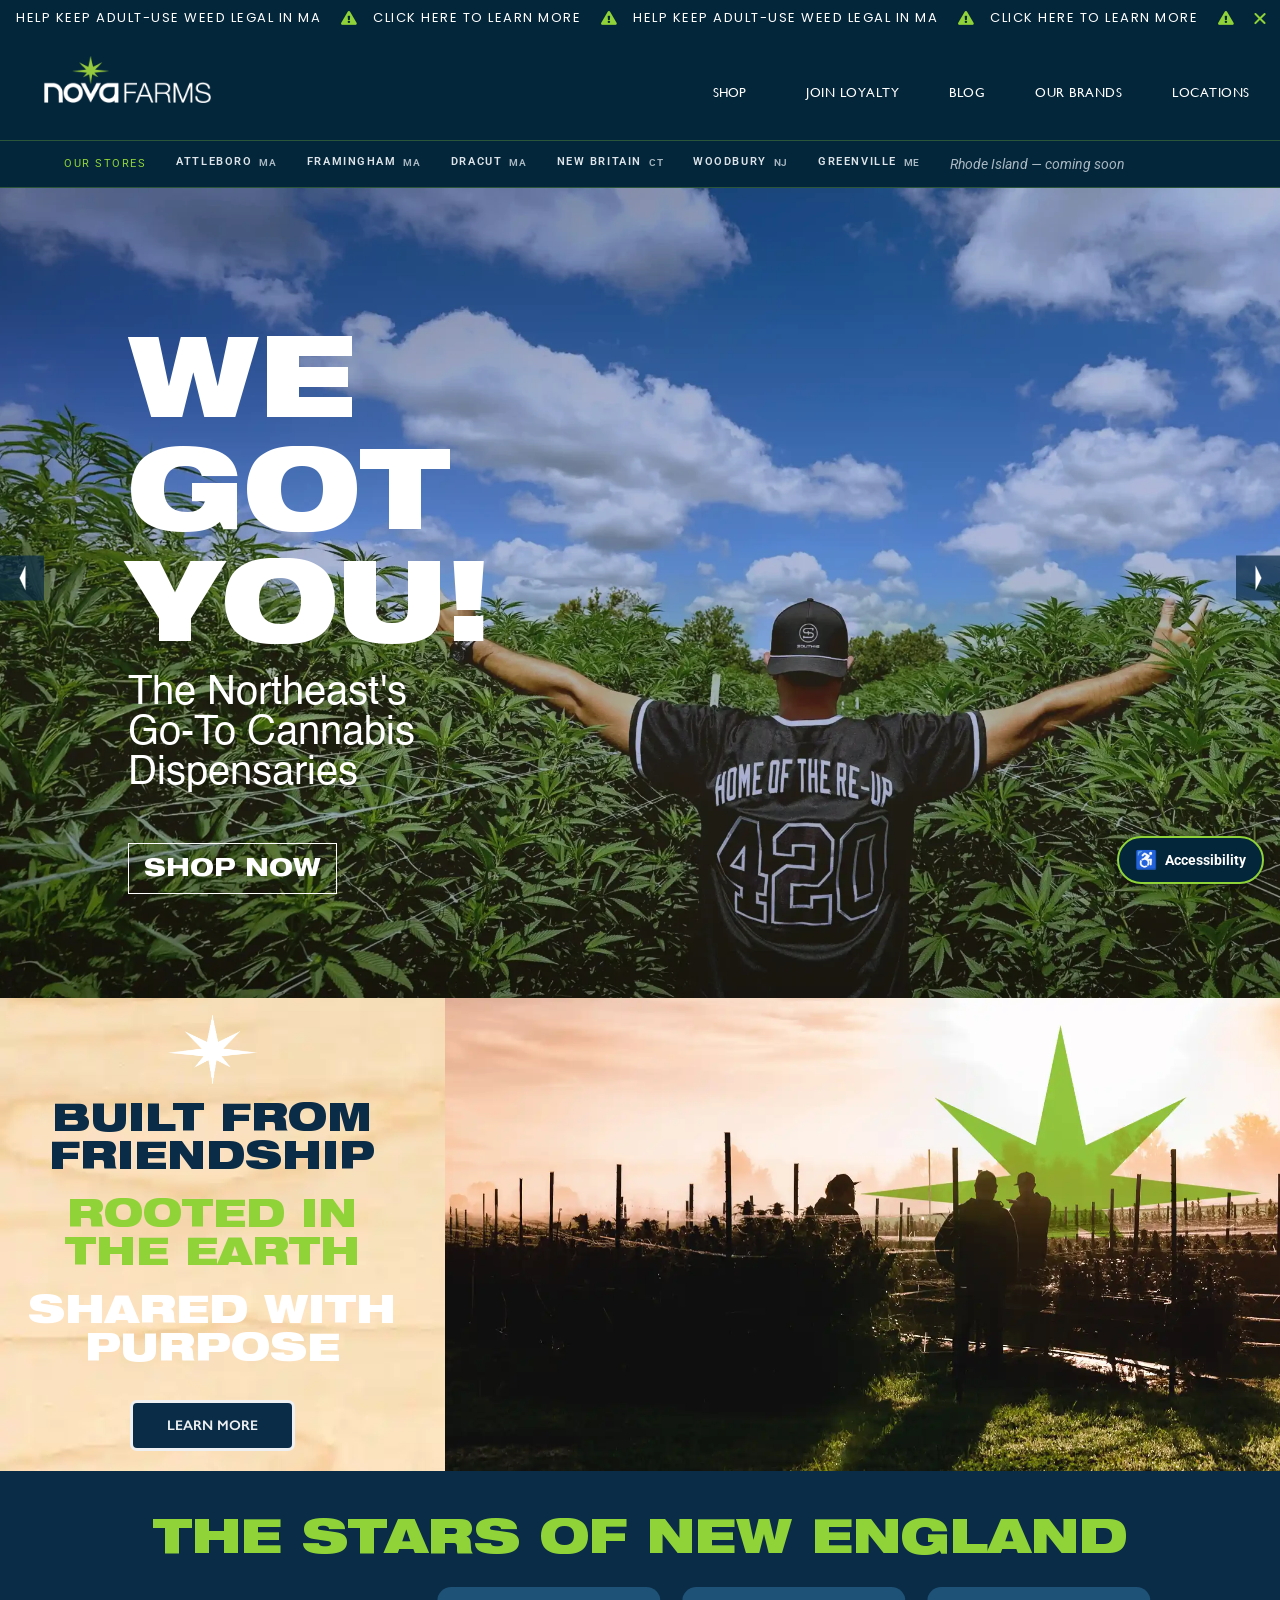
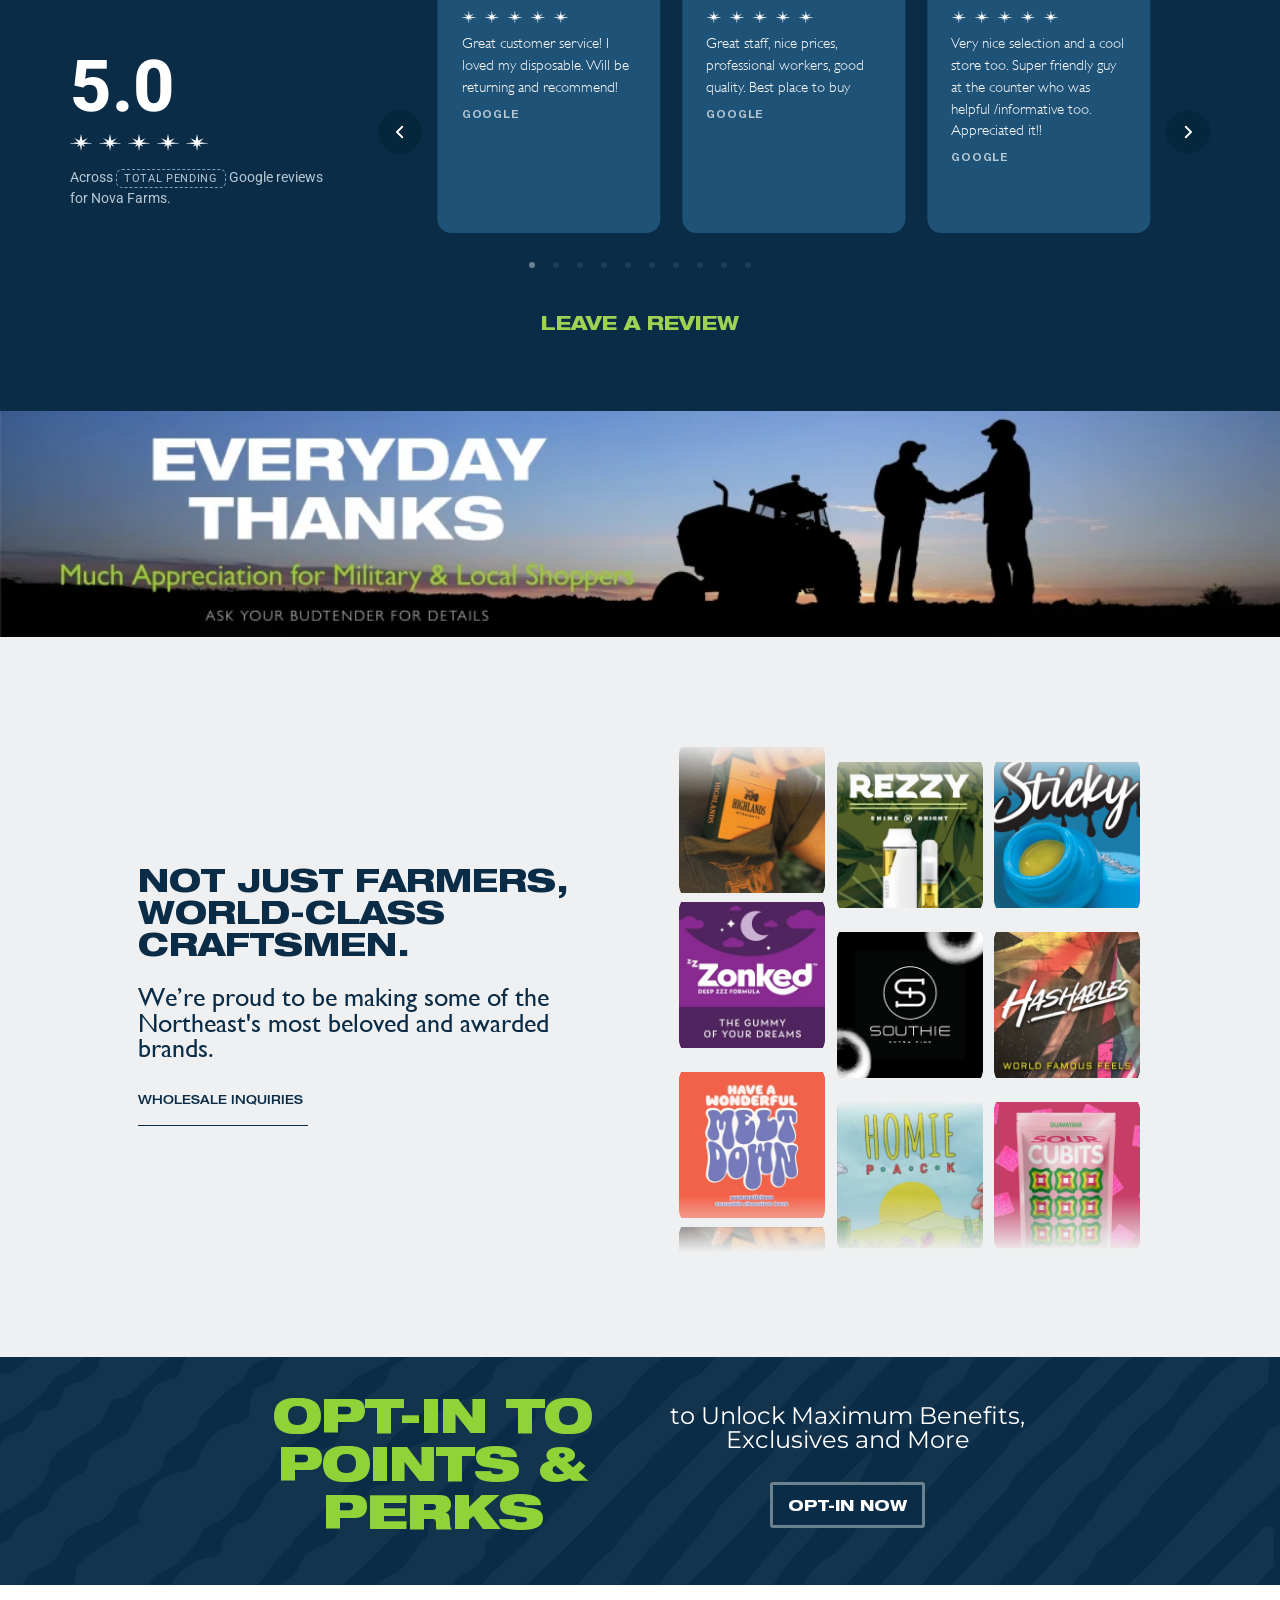
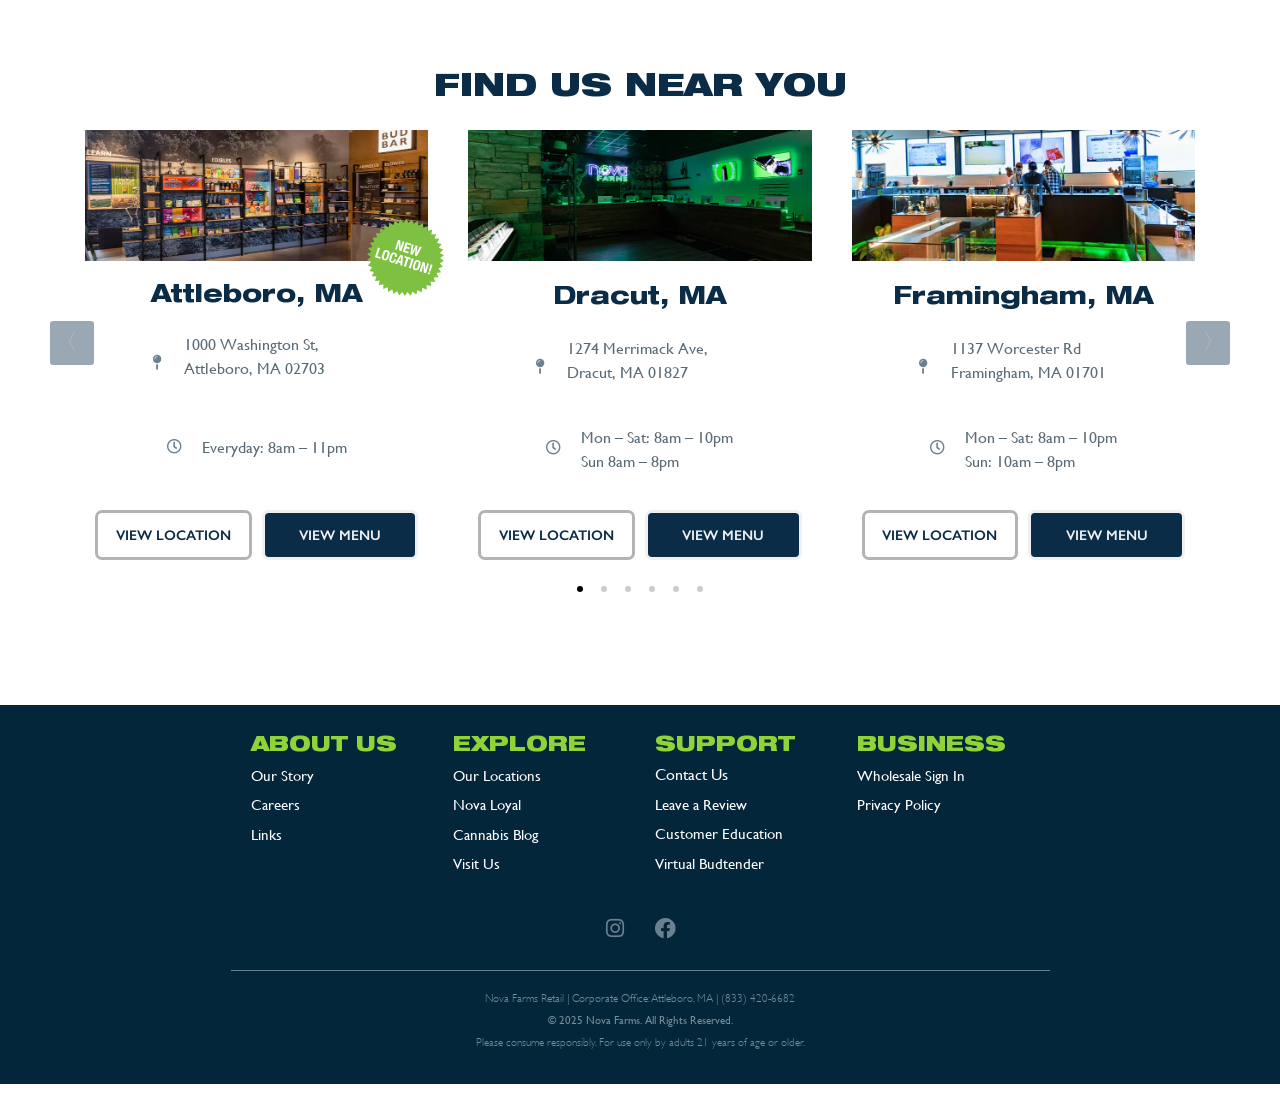
==== commit a5f97a59: "Woodbury section, New Britain ticker, hero arrow visibility (mirrors Mikko-revisions 4a60bab)" ====
--- a/index.html
+++ b/index.html
@@ -1657,7 +1657,7 @@
 </style>
 <style id="sg-dialog-inline">.dialog-widget-content{background-color:var(--e-a-bg-default);border-radius:3px;box-shadow:2px 8px 23px 3px rgba(0,0,0,.2);overflow:hidden;position:absolute}.dialog-message{box-sizing:border-box;line-height:1.5}.dialog-close-button{color:var(--e-a-color-txt);cursor:pointer;font-size:15px;inset-inline-end:15px;line-height:1;margin-block-start:15px;position:absolute;transition:var(--e-a-transition-hover)}.dialog-close-button:hover{color:var(--e-a-color-txt-hover)}.dialog-prevent-scroll{max-height:100vh;overflow:hidden}.dialog-type-lightbox{background-color:rgba(0,0,0,.8);bottom:0;height:100%;left:0;position:fixed;-webkit-user-select:none;-moz-user-select:none;user-select:none;width:100%;z-index:9999}.elementor-editor-active .elementor-popup-modal{background-color:initial}.dialog-type-alert .dialog-widget-content,.dialog-type-confirm .dialog-widget-content{margin:auto;padding:20px;width:400px}.dialog-type-alert .dialog-header,.dialog-type-confirm .dialog-header{font-size:15px;font-weight:500}.dialog-type-alert .dialog-header:after,.dialog-type-confirm .dialog-header:after{border-block-end:var(--e-a-border);content:"";display:block;margin-block-end:10px;margin-inline-end:-20px;margin-inline-start:-20px;padding-block-end:10px}.dialog-type-alert .dialog-message,.dialog-type-confirm .dialog-message{min-height:50px}.dialog-type-alert .dialog-buttons-wrapper,.dialog-type-confirm .dialog-buttons-wrapper{display:flex;gap:15px;justify-content:flex-end;padding-block-start:10px}.dialog-type-alert .dialog-buttons-wrapper .dialog-button,.dialog-type-confirm .dialog-buttons-wrapper .dialog-button{background-color:var(--e-a-btn-bg);border:none;border-radius:var(--e-a-border-radius);color:var(--e-a-btn-color-invert);font-size:12px;font-weight:500;line-height:1.2;outline:none;padding:8px 16px;transition:var(--e-a-transition-hover)}.dialog-type-alert .dialog-buttons-wrapper .dialog-button:hover,.dialog-type-confirm .dialog-buttons-wrapper .dialog-button:hover{border:none}.dialog-type-alert .dialog-buttons-wrapper .dialog-button:focus,.dialog-type-alert .dialog-buttons-wrapper .dialog-button:hover,.dialog-type-confirm .dialog-buttons-wrapper .dialog-button:focus,.dialog-type-confirm .dialog-buttons-wrapper .dialog-button:hover{background-color:var(--e-a-btn-bg-hover);color:var(--e-a-btn-color-invert)}.dialog-type-alert .dialog-buttons-wrapper .dialog-button:active,.dialog-type-confirm .dialog-buttons-wrapper .dialog-button:active{background-color:var(--e-a-btn-bg-active)}.dialog-type-alert .dialog-buttons-wrapper .dialog-button:not([disabled]),.dialog-type-confirm .dialog-buttons-wrapper .dialog-button:not([disabled]){cursor:pointer}.dialog-type-alert .dialog-buttons-wrapper .dialog-button:disabled,.dialog-type-confirm .dialog-buttons-wrapper .dialog-button:disabled{background-color:var(--e-a-btn-bg-disabled);color:var(--e-a-btn-color-disabled)}.dialog-type-alert .dialog-buttons-wrapper .dialog-button:not(.elementor-button-state) .elementor-state-icon,.dialog-type-confirm .dialog-buttons-wrapper .dialog-button:not(.elementor-button-state) .elementor-state-icon{display:none}.dialog-type-alert .dialog-buttons-wrapper .dialog-button.dialog-cancel,.dialog-type-alert .dialog-buttons-wrapper .dialog-button.e-btn-txt,.dialog-type-confirm .dialog-buttons-wrapper .dialog-button.dialog-cancel,.dialog-type-confirm .dialog-buttons-wrapper .dialog-button.e-btn-txt{background:transparent;color:var(--e-a-color-txt)}.dialog-type-alert .dialog-buttons-wrapper .dialog-button.dialog-cancel:focus,.dialog-type-alert .dialog-buttons-wrapper .dialog-button.dialog-cancel:hover,.dialog-type-alert .dialog-buttons-wrapper .dialog-button.e-btn-txt:focus,.dialog-type-alert .dialog-buttons-wrapper .dialog-button.e-btn-txt:hover,.dialog-type-confirm .dialog-buttons-wrapper .dialog-button.dialog-cancel:focus,.dialog-type-confirm .dialog-buttons-wrapper .dialog-button.dialog-cancel:hover,.dialog-type-confirm .dialog-buttons-wrapper .dialog-button.e-btn-txt:focus,.dialog-type-confirm .dialog-buttons-wrapper .dialog-button.e-btn-txt:hover{background:var(--e-a-bg-hover);color:var(--e-a-color-txt-hover)}.dialog-type-alert .dialog-buttons-wrapper .dialog-button.dialog-cancel:disabled,.dialog-type-alert .dialog-buttons-wrapper .dialog-button.e-btn-txt:disabled,.dialog-type-confirm .dialog-buttons-wrapper .dialog-button.dialog-cancel:disabled,.dialog-type-confirm .dialog-buttons-wrapper .dialog-button.e-btn-txt:disabled{background:transparent;color:var(--e-a-color-txt-disabled)}.dialog-type-alert .dialog-buttons-wrapper .dialog-button.e-btn-txt-border,.dialog-type-confirm .dialog-buttons-wrapper .dialog-button.e-btn-txt-border{border:1px solid var(--e-a-color-txt-muted)}.dialog-type-alert .dialog-buttons-wrapper .dialog-button.e-success,.dialog-type-alert .dialog-buttons-wrapper .dialog-button.elementor-button-success,.dialog-type-confirm .dialog-buttons-wrapper .dialog-button.e-success,.dialog-type-confirm .dialog-buttons-wrapper .dialog-button.elementor-button-success{background-color:var(--e-a-btn-bg-success)}.dialog-type-alert .dialog-buttons-wrapper .dialog-button.e-success:focus,.dialog-type-alert .dialog-buttons-wrapper .dialog-button.e-success:hover,.dialog-type-alert .dialog-buttons-wrapper .dialog-button.elementor-button-success:focus,.dialog-type-alert .dialog-buttons-wrapper .dialog-button.elementor-button-success:hover,.dialog-type-confirm .dialog-buttons-wrapper .dialog-button.e-success:focus,.dialog-type-confirm .dialog-buttons-wrapper .dialog-button.e-success:hover,.dialog-type-confirm .dialog-buttons-wrapper .dialog-button.elementor-button-success:focus,.dialog-type-confirm .dialog-buttons-wrapper .dialog-button.elementor-button-success:hover{background-color:var(--e-a-btn-bg-success-hover)}.dialog-type-alert .dialog-buttons-wrapper .dialog-button.dialog-ok,.dialog-type-alert .dialog-buttons-wrapper .dialog-button.dialog-take_over,.dialog-type-alert .dialog-buttons-wrapper .dialog-button.e-primary,.dialog-type-confirm .dialog-buttons-wrapper .dialog-button.dialog-ok,.dialog-type-confirm .dialog-buttons-wrapper .dialog-button.dialog-take_over,.dialog-type-confirm .dialog-buttons-wrapper .dialog-button.e-primary{background-color:var(--e-a-btn-bg-primary);color:var(--e-a-btn-color)}.dialog-type-alert .dialog-buttons-wrapper .dialog-button.dialog-ok:focus,.dialog-type-alert .dialog-buttons-wrapper .dialog-button.dialog-ok:hover,.dialog-type-alert .dialog-buttons-wrapper .dialog-button.dialog-take_over:focus,.dialog-type-alert .dialog-buttons-wrapper .dialog-button.dialog-take_over:hover,.dialog-type-alert .dialog-buttons-wrapper .dialog-button.e-primary:focus,.dialog-type-alert .dialog-buttons-wrapper .dialog-button.e-primary:hover,.dialog-type-confirm .dialog-buttons-wrapper .dialog-button.dialog-ok:focus,.dialog-type-confirm .dialog-buttons-wrapper .dialog-button.dialog-ok:hover,.dialog-type-confirm .dialog-buttons-wrapper .dialog-button.dialog-take_over:focus,.dialog-type-confirm .dialog-buttons-wrapper .dialog-button.dialog-take_over:hover,.dialog-type-confirm .dialog-buttons-wrapper .dialog-button.e-primary:focus,.dialog-type-confirm .dialog-buttons-wrapper .dialog-button.e-primary:hover{background-color:var(--e-a-btn-bg-primary-hover);color:var(--e-a-btn-color)}.dialog-type-alert .dialog-buttons-wrapper .dialog-button.dialog-cancel.dialog-take_over,.dialog-type-alert .dialog-buttons-wrapper .dialog-button.dialog-ok.dialog-cancel,.dialog-type-alert .dialog-buttons-wrapper .dialog-button.e-btn-txt.dialog-ok,.dialog-type-alert .dialog-buttons-wrapper .dialog-button.e-btn-txt.dialog-take_over,.dialog-type-alert .dialog-buttons-wrapper .dialog-button.e-primary.dialog-cancel,.dialog-type-alert .dialog-buttons-wrapper .dialog-button.e-primary.e-btn-txt,.dialog-type-confirm .dialog-buttons-wrapper .dialog-button.dialog-cancel.dialog-take_over,.dialog-type-confirm .dialog-buttons-wrapper .dialog-button.dialog-ok.dialog-cancel,.dialog-type-confirm .dialog-buttons-wrapper .dialog-button.e-btn-txt.dialog-ok,.dialog-type-confirm .dialog-buttons-wrapper .dialog-button.e-btn-txt.dialog-take_over,.dialog-type-confirm .dialog-buttons-wrapper .dialog-button.e-primary.dialog-cancel,.dialog-type-confirm .dialog-buttons-wrapper .dialog-button.e-primary.e-btn-txt{background:transparent;color:var(--e-a-color-primary-bold)}.dialog-type-alert .dialog-buttons-wrapper .dialog-button.dialog-cancel.dialog-take_over:focus,.dialog-type-alert .dialog-buttons-wrapper .dialog-button.dialog-cancel.dialog-take_over:hover,.dialog-type-alert .dialog-buttons-wrapper .dialog-button.dialog-ok.dialog-cancel:focus,.dialog-type-alert .dialog-buttons-wrapper .dialog-button.dialog-ok.dialog-cancel:hover,.dialog-type-alert .dialog-buttons-wrapper .dialog-button.e-btn-txt.dialog-ok:focus,.dialog-type-alert .dialog-buttons-wrapper .dialog-button.e-btn-txt.dialog-ok:hover,.dialog-type-alert .dialog-buttons-wrapper .dialog-button.e-btn-txt.dialog-take_over:focus,.dialog-type-alert .dialog-buttons-wrapper .dialog-button.e-btn-txt.dialog-take_over:hover,.dialog-type-alert .dialog-buttons-wrapper .dialog-button.e-primary.dialog-cancel:focus,.dialog-type-alert .dialog-buttons-wrapper .dialog-button.e-primary.dialog-cancel:hover,.dialog-type-alert .dialog-buttons-wrapper .dialog-button.e-primary.e-btn-txt:focus,.dialog-type-alert .dialog-buttons-wrapper .dialog-button.e-primary.e-btn-txt:hover,.dialog-type-confirm .dialog-buttons-wrapper .dialog-button.dialog-cancel.dialog-take_over:focus,.dialog-type-confirm .dialog-buttons-wrapper .dialog-button.dialog-cancel.dialog-take_over:hover,.dialog-type-confirm .dialog-buttons-wrapper .dialog-button.dialog-ok.dialog-cancel:focus,.dialog-type-confirm .dialog-buttons-wrapper .dialog-button.dialog-ok.dialog-cancel:hover,.dialog-type-confirm .dialog-buttons-wrapper .dialog-button.e-btn-txt.dialog-ok:focus,.dialog-type-confirm .dialog-buttons-wrapper .dialog-button.e-btn-txt.dialog-ok:hover,.dialog-type-confirm .dialog-buttons-wrapper .dialog-button.e-btn-txt.dialog-take_over:focus,.dialog-type-confirm .dialog-buttons-wrapper .dialog-button.e-btn-txt.dialog-take_over:hover,.dialog-type-confirm .dialog-buttons-wrapper .dialog-button.e-primary.dialog-cancel:focus,.dialog-type-confirm .dialog-buttons-wrapper .dialog-button.e-primary.dialog-cancel:hover,.dialog-type-confirm .dialog-buttons-wrapper .dialog-button.e-primary.e-btn-txt:focus,.dialog-type-confirm .dialog-buttons-wrapper .dialog-button.e-primary.e-btn-txt:hover{background:var(--e-a-bg-primary)}.dialog-type-alert .dialog-buttons-wrapper .dialog-button.e-accent,.dialog-type-alert .dialog-buttons-wrapper .dialog-button.go-pro,.dialog-type-confirm .dialog-buttons-wrapper .dialog-button.e-accent,.dialog-type-confirm .dialog-buttons-wrapper .dialog-button.go-pro{background-color:var(--e-a-btn-bg-accent)}.dialog-type-alert .dialog-buttons-wrapper .dialog-button.e-accent:focus,.dialog-type-alert .dialog-buttons-wrapper .dialog-button.e-accent:hover,.dialog-type-alert .dialog-buttons-wrapper .dialog-button.go-pro:focus,.dialog-type-alert .dialog-buttons-wrapper .dialog-button.go-pro:hover,.dialog-type-confirm .dialog-buttons-wrapper .dialog-button.e-accent:focus,.dialog-type-confirm .dialog-buttons-wrapper .dialog-button.e-accent:hover,.dialog-type-confirm .dialog-buttons-wrapper .dialog-button.go-pro:focus,.dialog-type-confirm .dialog-buttons-wrapper .dialog-button.go-pro:hover{background-color:var(--e-a-btn-bg-accent-hover)}.dialog-type-alert .dialog-buttons-wrapper .dialog-button.e-accent:active,.dialog-type-alert .dialog-buttons-wrapper .dialog-button.go-pro:active,.dialog-type-confirm .dialog-buttons-wrapper .dialog-button.e-accent:active,.dialog-type-confirm .dialog-buttons-wrapper .dialog-button.go-pro:active{background-color:var(--e-a-btn-bg-accent-active)}.dialog-type-alert .dialog-buttons-wrapper .dialog-button.e-info,.dialog-type-alert .dialog-buttons-wrapper .dialog-button.elementor-button-info,.dialog-type-confirm .dialog-buttons-wrapper .dialog-button.e-info,.dialog-type-confirm .dialog-buttons-wrapper .dialog-button.elementor-button-info{background-color:var(--e-a-btn-bg-info)}.dialog-type-alert .dialog-buttons-wrapper .dialog-button.e-info:focus,.dialog-type-alert .dialog-buttons-wrapper .dialog-button.e-info:hover,.dialog-type-alert .dialog-buttons-wrapper .dialog-button.elementor-button-info:focus,.dialog-type-alert .dialog-buttons-wrapper .dialog-button.elementor-button-info:hover,.dialog-type-confirm .dialog-buttons-wrapper .dialog-button.e-info:focus,.dialog-type-confirm .dialog-buttons-wrapper .dialog-button.e-info:hover,.dialog-type-confirm .dialog-buttons-wrapper .dialog-button.elementor-button-info:focus,.dialog-type-confirm .dialog-buttons-wrapper .dialog-button.elementor-button-info:hover{background-color:var(--e-a-btn-bg-info-hover)}.dialog-type-alert .dialog-buttons-wrapper .dialog-button.e-warning,.dialog-type-alert .dialog-buttons-wrapper .dialog-button.elementor-button-warning,.dialog-type-confirm .dialog-buttons-wrapper .dialog-button.e-warning,.dialog-type-confirm .dialog-buttons-wrapper .dialog-button.elementor-button-warning{background-color:var(--e-a-btn-bg-warning)}.dialog-type-alert .dialog-buttons-wrapper .dialog-button.e-warning:focus,.dialog-type-alert .dialog-buttons-wrapper .dialog-button.e-warning:hover,.dialog-type-alert .dialog-buttons-wrapper .dialog-button.elementor-button-warning:focus,.dialog-type-alert .dialog-buttons-wrapper .dialog-button.elementor-button-warning:hover,.dialog-type-confirm .dialog-buttons-wrapper .dialog-button.e-warning:focus,.dialog-type-confirm .dialog-buttons-wrapper .dialog-button.e-warning:hover,.dialog-type-confirm .dialog-buttons-wrapper .dialog-button.elementor-button-warning:focus,.dialog-type-confirm .dialog-buttons-wrapper .dialog-button.elementor-button-warning:hover{background-color:var(--e-a-btn-bg-warning-hover)}.dialog-type-alert .dialog-buttons-wrapper .dialog-button.e-danger,.dialog-type-alert .dialog-buttons-wrapper .dialog-button.elementor-button-danger,.dialog-type-confirm .dialog-buttons-wrapper .dialog-button.e-danger,.dialog-type-confirm .dialog-buttons-wrapper .dialog-button.elementor-button-danger{background-color:var(--e-a-btn-bg-danger)}.dialog-type-alert .dialog-buttons-wrapper .dialog-button.e-danger.color-white,.dialog-type-alert .dialog-buttons-wrapper .dialog-button.elementor-button-danger.color-white,.dialog-type-confirm .dialog-buttons-wrapper .dialog-button.e-danger.color-white,.dialog-type-confirm .dialog-buttons-wrapper .dialog-button.elementor-button-danger.color-white{color:var(--e-a-color-white)}.dialog-type-alert .dialog-buttons-wrapper .dialog-button.e-danger:focus,.dialog-type-alert .dialog-buttons-wrapper .dialog-button.e-danger:hover,.dialog-type-alert .dialog-buttons-wrapper .dialog-button.elementor-button-danger:focus,.dialog-type-alert .dialog-buttons-wrapper .dialog-button.elementor-button-danger:hover,.dialog-type-confirm .dialog-buttons-wrapper .dialog-button.e-danger:focus,.dialog-type-confirm .dialog-buttons-wrapper .dialog-button.e-danger:hover,.dialog-type-confirm .dialog-buttons-wrapper .dialog-button.elementor-button-danger:focus,.dialog-type-confirm .dialog-buttons-wrapper .dialog-button.elementor-button-danger:hover{background-color:var(--e-a-btn-bg-danger-hover)}.dialog-type-alert .dialog-buttons-wrapper .dialog-button i,.dialog-type-confirm .dialog-buttons-wrapper .dialog-button i{margin-inline-end:5px}.dialog-type-alert .dialog-buttons-wrapper .dialog-button:focus,.dialog-type-alert .dialog-buttons-wrapper .dialog-button:hover,.dialog-type-alert .dialog-buttons-wrapper .dialog-button:visited,.dialog-type-confirm .dialog-buttons-wrapper .dialog-button:focus,.dialog-type-confirm .dialog-buttons-wrapper .dialog-button:hover,.dialog-type-confirm .dialog-buttons-wrapper .dialog-button:visited{color:initial}.dialog-type-alert .dialog-buttons-wrapper .dialog-button[disabled]:focus,.dialog-type-alert .dialog-buttons-wrapper .dialog-button[disabled]:hover,.dialog-type-alert .dialog-buttons-wrapper .dialog-button[disabled]:visited,.dialog-type-confirm .dialog-buttons-wrapper .dialog-button[disabled]:focus,.dialog-type-confirm .dialog-buttons-wrapper .dialog-button[disabled]:hover,.dialog-type-confirm .dialog-buttons-wrapper .dialog-button[disabled]:visited{background-color:var(--e-a-btn-bg-disabled)}.dialog-type-alert .dialog-buttons-wrapper .dialog-button[disabled],.dialog-type-confirm .dialog-buttons-wrapper .dialog-button[disabled]{background-color:var(--e-a-btn-bg-disabled);cursor:not-allowed}</style><style id="qa-btn-shim">button.elementor-button-link{-webkit-appearance:none;-moz-appearance:none;appearance:none;border:medium none;background:transparent;font:inherit;white-space:normal;-webkit-user-select:auto;-moz-user-select:auto;user-select:auto}</style><link rel="preload" as="image" href="assets/in-pages/nova-rebrand-hero-nate-farm-1-scaled.webp" fetchpriority="high"><!-- oso-a11y:base-css BEGIN -->
 <!-- oso-bundle:css BEGIN -->
-<link rel="stylesheet" href="assets/nf-bundle-c9a2fc92.css?v=147">
+<link rel="stylesheet" href="assets/nf-bundle-c9a2fc92.css?v=150">
 <!-- oso-bundle:css END -->
 <!-- oso-gate-disabled:js BEGIN -->
 <script>/* preview only - see assets/gate/gate-disabled-preview.js. Sets the two flags attemptToShowPopup() already reads, so the age gate declines to open by its own rule. */try{var d=new Date();d.setTime(d.getTime()+6048e5);document.cookie="popupShown=true; path=/; expires="+d.toUTCString();}catch(e){}try{sessionStorage.setItem("popupClosedThisSession","true");}catch(e){}</script>
--- a/assets/nf-bundle-c9a2fc92.css
+++ b/assets/nf-bundle-c9a2fc92.css
@@ -3259,6 +3259,53 @@
   }
 }
 
+/* -----------------------------------------------------------------------------
+   Hero carousel arrows — they were rendering, but invisible.
+
+   MEASURED on the shipped page before this rule, at 1440x900:
+
+       hero arrows   (.elementor-element-97f9db3)  44x45
+                     background  rgba(239, 240, 241, 0.45)   <- translucent WHITE
+                     glyph       rgb(255, 255, 255)          <- WHITE
+
+   A white chevron on a 45%-white pill, sitting over a bright sky-and-field
+   photograph. display:flex, visibility:visible, opacity:1 — nothing was hidden,
+   there was simply no contrast. That is why they read as faint pale rectangles
+   rather than controls.
+
+   The fix is not invented. The page's OTHER n-carousel, further down, already
+   ships the correct treatment and is plainly visible:
+
+       lower arrows  (.elementor-element-b3ef4e3)  44x44
+                     background  rgba(10, 44, 71, 0.41)      <- translucent NAVY
+                     glyph       rgba(238, 238, 238, 0.9)
+
+   So this applies the site's own existing pattern to the hero rather than
+   introducing a new one. #0A2C47 is the same navy, carried at a higher alpha
+   because the hero backdrop is markedly brighter than the lower carousel's —
+   sky at the right-hand arrow, sunlit foliage at the left.
+
+   Scoped to the hero carousel's own element id, which exists ONLY on index.html
+   (verified: grep -l elementor-element-97f9db3 *.html -> index.html). The lower
+   carousel is untouched and keeps its own styling.
+
+   Sizing is deliberately not restated here — target-size.css already holds these
+   at 44x44 for the tap-target floor, and duplicating that would put the same
+   rule in two files.
+   -------------------------------------------------------------------------- */
+.elementor-element-97f9db3 .elementor-swiper-button {
+  background-color: rgba(10, 44, 71, 0.72) !important;
+  color: #FFFFFF !important;
+}
+
+/* The chevron is an inline <svg> whose paths fill from currentColor, so the
+   colour above reaches it — but only if the svg is not carrying its own fill.
+   This makes that explicit rather than relying on inheritance. */
+.elementor-element-97f9db3 .elementor-swiper-button svg,
+.elementor-element-97f9db3 .elementor-swiper-button svg * {
+  fill: currentColor !important;
+}
+
 /* -------------------------------------------------------------------------
    SOURCE: assets/home/statement-trim.css
    ------------------------------------------------------------------------- */
